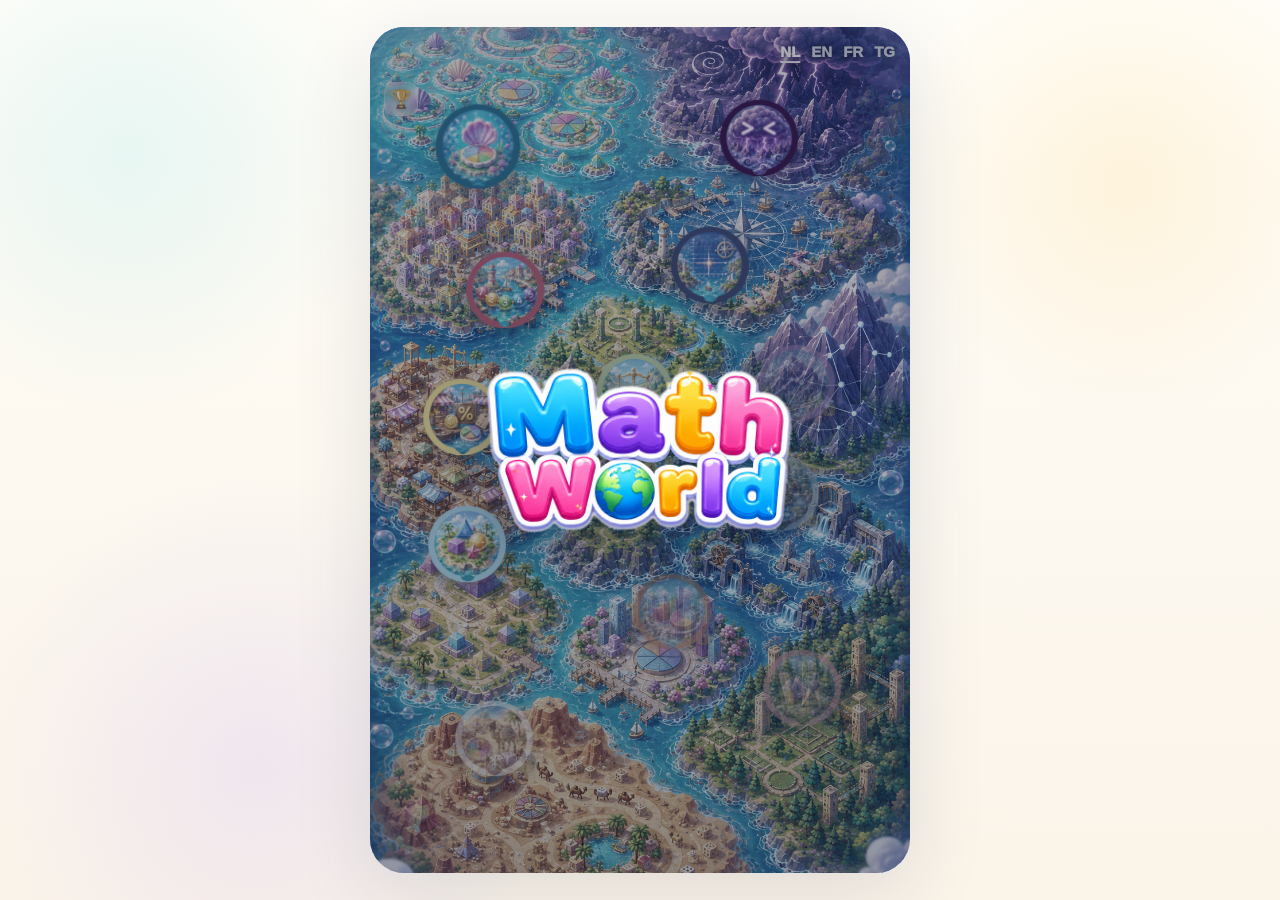
==== index.html @ 7b81a0a0 "d" ====
<!DOCTYPE html>
<html lang="nl">
<head>
<meta charset="UTF-8" />
<meta name="viewport" content="width=device-width, initial-scale=1, maximum-scale=1, user-scalable=no" />
<title>Math World v23.1 Minimal Popups</title>
<style>
  :root{
    --paper:#fffaf2;
    --ink:#142348;
    --muted:#5e6b83;
    --blue:#49a7f7;
    --green:#6ecf59;
    --red:#d94a4a;
    --shadow:0 18px 42px rgba(20,35,72,.11);
    --softShadow:0 8px 20px rgba(20,35,72,.08);
  }

  *{box-sizing:border-box;-webkit-tap-highlight-color:transparent}
  html,body{
    margin:0;width:100%;height:100%;overflow:hidden;
    font-family:-apple-system,BlinkMacSystemFont,"SF Pro Display","SF Pro Text","Helvetica Neue",Arial,sans-serif;
    color:var(--ink);touch-action:manipulation;user-select:none;
    background:
      radial-gradient(circle at 10% 17%, rgba(140,226,232,.20), transparent 19%),
      radial-gradient(circle at 88% 20%, rgba(255,213,121,.20), transparent 18%),
      radial-gradient(circle at 20% 85%, rgba(177,154,255,.17), transparent 23%),
      linear-gradient(180deg,#fffdf8,#fbf4e9);
  }

  #app{position:fixed;inset:0;display:flex;align-items:center;justify-content:center;}
  #phone{
    position:relative;width:min(100vw,520px);height:100vh;max-height:960px;overflow:hidden;
    background:
      radial-gradient(circle at 12% 18%, rgba(137,225,235,.16), transparent 20%),
      radial-gradient(circle at 88% 23%, rgba(255,219,131,.16), transparent 18%),
      radial-gradient(circle at 22% 83%, rgba(177,154,255,.13), transparent 22%),
      linear-gradient(180deg,#fffdf8,#fbf4e9);
  }

  .hud{
    position:absolute;z-index:30;left:22px;right:22px;top:calc(18px + env(safe-area-inset-top,0px));
    display:grid;grid-template-columns:1fr 1fr 1fr;gap:12px;
  }
  .hudPill{
    min-height:54px;
    border-radius:10px;background:rgba(255,255,255,.78);border:1px solid rgba(255,255,255,.92);
    box-shadow:var(--softShadow);display:flex;align-items:center;justify-content:center;gap:8px;
    font-weight:880;font-size:17px;color:#1b2b50;padding:0 14px;
  }
  .hudPill.level{box-shadow:0 8px 20px rgba(130,87,216,.13), inset 0 0 0 2px rgba(162,126,231,.15)}
  .hudPill.score{box-shadow:0 8px 20px rgba(245,181,38,.13), inset 0 0 0 2px rgba(245,198,66,.16); color:#bd7d13}
  .hudPill.left{box-shadow:0 8px 20px rgba(73,179,99,.13), inset 0 0 0 2px rgba(106,207,89,.16); color:#2d9351}
.hudPill.plainLevel{
    padding-left:18px;
    padding-right:18px;
    justify-content:center;
    letter-spacing:-.01em;
  }
  .hudPill.plainLevel::before{
    content:none !important;
    display:none !important;
  }
  .icon{width:27px;height:27px;display:inline-flex;align-items:center;justify-content:center;font-size:23px;line-height:1;}

  .targetCard{
    position:absolute;z-index:20;left:18px;right:18px;top:calc(100px + env(safe-area-inset-top,0px));min-height:118px;
    border-radius:10px;
    background:
      radial-gradient(circle at 36% 15%, rgba(255,255,255,.50), transparent 18%),
      radial-gradient(circle at 75% 85%, rgba(120,221,174,.20), transparent 25%),
      radial-gradient(circle at 16% 90%, rgba(165,141,240,.20), transparent 23%),
      linear-gradient(180deg,rgba(206,244,255,.75),rgba(207,239,242,.58));
    border:2px solid rgba(115,202,238,.55);box-shadow:var(--shadow), inset 0 1px 0 rgba(255,255,255,.8);overflow:hidden;
    box-shadow:var(--shadow);
    display:flex;flex-direction:column;align-items:center;justify-content:center;padding:10px 16px;
  }
  .targetCard::before,.targetCard::after{
    content:"✦";position:absolute;top:45px;color:#f4cf5b;font-size:24px;opacity:.78;
  }
  .targetCard::before{left:24px}.targetCard::after{right:24px}
  .targetText{
    display:block;
    margin-bottom:4px;
    font-size:14px;
    font-weight:800;
    color:var(--muted);
    text-transform:uppercase;
    letter-spacing:.04em;
  }
  .targetFrac{font-size:54px;font-weight:900;color:#172344;line-height:1;}
  .targetModelWrap{
    width:120px;height:88px;display:flex;align-items:center;justify-content:center;margin-top:4px;
  }
  .hidden{display:none!important}

  .playPanel{
    position:absolute;z-index:2;left:18px;right:18px;top:calc(246px + env(safe-area-inset-top,0px));bottom:calc(22px + env(safe-area-inset-bottom,0px));
    border-radius:10px;
    background:
      radial-gradient(circle at 36% 15%, rgba(255,255,255,.50), transparent 18%),
      radial-gradient(circle at 75% 85%, rgba(120,221,174,.20), transparent 25%),
      radial-gradient(circle at 16% 90%, rgba(165,141,240,.20), transparent 23%),
      linear-gradient(180deg,rgba(206,244,255,.75),rgba(207,239,242,.58));
    border:2px solid rgba(115,202,238,.55);box-shadow:var(--shadow), inset 0 1px 0 rgba(255,255,255,.8);overflow:hidden;
  }
  .playPanel::before{
    content:"";position:absolute;inset:0;
    background:
      radial-gradient(circle at 43% 11%, rgba(255,255,255,.55) 0 4px, transparent 5px),
      radial-gradient(circle at 89% 18%, rgba(255,255,255,.55) 0 10px, transparent 11px),
      radial-gradient(circle at 68% 53%, rgba(255,255,255,.42) 0 12px, transparent 13px),
      radial-gradient(circle at 8% 18%, rgba(255,255,255,.35) 0 9px, transparent 10px),
      radial-gradient(circle at 95% 55%, rgba(255,255,255,.34) 0 7px, transparent 8px);
    pointer-events:none;
  }
  .waterCloud{position:absolute;bottom:-22px;width:190px;height:80px;border-radius:50%;opacity:.55;filter:blur(1px);pointer-events:none;}
  .cloudL{left:-20px;background:radial-gradient(circle,rgba(142,128,223,.38),transparent 70%)}
  .cloudR{right:-10px;background:radial-gradient(circle,rgba(153,220,158,.34),transparent 70%)}

  .bubble{
    position:absolute;border:0;padding:0;background:transparent;border-radius:999px;width:118px;height:118px;
    display:flex;align-items:center;justify-content:center;will-change:transform;transition:filter .15s ease, opacity .2s ease;
  }
  .bubbleOrb{
    position:absolute;inset:0;border-radius:999px;
    background:
      var(--tint);
    border:3px solid var(--ring);
    box-shadow:0 18px 30px rgba(20,35,72,.13), inset 0 4px 10px rgba(255,255,255,.72), inset 0 -12px 18px rgba(255,255,255,.28);
    opacity:.92;
  }
  .bubbleOrb::after{
  display:none;
  }
  .modelWrap{
    position:relative;z-index:2;width:78%;height:78%;display:flex;align-items:center;justify-content:center;
  }
  .bubble svg{display:block;max-width:100%;max-height:100%;overflow:visible;}
  .bubble:active .bubbleOrb{filter:brightness(.96)}
  .bubble.correct .bubbleOrb{
    animation:pop .42s ease forwards;
    background:radial-gradient(circle at 28% 22%, rgba(255,255,255,.95) 0 9%, transparent 19%), rgba(207,248,223,.95);
    border-color:rgba(62,194,112,.9);
  }
  .bubble.wrong .bubbleOrb{animation:shake .28s ease;background:rgba(255,226,226,.94);border-color:rgba(220,74,74,.55)}
  .bubble.found{pointer-events:none}
  @keyframes pop{0%{transform:scale(1);opacity:1}45%{transform:scale(1.15);opacity:1}100%{transform:scale(.12);opacity:0}}
  @keyframes shake{0%,100%{transform:translateX(0)}25%{transform:translateX(-5px)}75%{transform:translateX(5px)}}

  .footer{
    position:absolute;
    z-index:28;
    right:22px;
    bottom:calc(28px + env(safe-area-inset-bottom,0px));
    width:auto;
    min-height:0;
    background:transparent;
    border:0;
    box-shadow:none;
    display:block;
    padding:0;
  }
  .bulb,.hintText{display:none}
  .skipBtn{
    border:0;
    min-height:46px;
    min-width:78px;
    border-radius:10px;
    color:white;
    font-size:18px;
    font-weight:800;
    background:linear-gradient(180deg,#86caff,#4ca0ef);
    box-shadow:0 8px 16px rgba(61,137,238,.24), inset 0 1px 0 rgba(255,255,255,.35);
    opacity:.92;
  }

  .toast{
    position:absolute;z-index:50;left:50%;top:54%;transform:translate(-50%,-50%) scale(.9);opacity:0;pointer-events:none;
    background:rgba(255,255,255,.96);border:1px solid rgba(255,255,255,.96);border-radius:10px;padding:12px 18px;
    box-shadow:0 18px 38px rgba(20,35,72,.14);font-size:22px;font-weight:900;
  }
  .toast.show{animation:toast .62s ease forwards}
  @keyframes toast{
    0%{opacity:0;transform:translate(-50%,-42%) scale(.86)}
    22%{opacity:1;transform:translate(-50%,-52%) scale(1.04)}
    72%{opacity:1;transform:translate(-50%,-64%) scale(1)}
    100%{opacity:0;transform:translate(-50%,-76%) scale(.96)}
  }

  .overlay{
    position:absolute;inset:0;z-index:90;display:flex;align-items:center;justify-content:center;padding:22px;
    background:radial-gradient(circle at 18% 16%, rgba(110,168,255,.14), transparent 26%), radial-gradient(circle at 84% 18%, rgba(255,184,132,.14), transparent 22%), rgba(251,247,238,.78);
    backdrop-filter:blur(8px);
  }
  .panel{
    width:100%;max-width:392px;border-radius:10px;background:rgba(255,255,255,.95);border:1px solid rgba(255,255,255,.95);
    box-shadow:var(--shadow);padding:26px 22px;text-align:center;
  }
  .panel h1{margin:0 0 10px;color:#1669b4;font-size:35px;font-weight:900;letter-spacing:-.05em;}
  .panel p{margin:0 0 20px;color:#647184;font-size:15px;line-height:1.42;font-weight:560;}
  .topicGrid{
    display:grid;
    grid-template-columns:1fr;
    gap:10px;
    margin:0 0 16px;
  }
  .topicBtn{
    width:100%;
    min-height:48px;
    border:0;
    border-radius:10px;
    background:rgba(235,244,255,.92);
    color:#244064;
    font-size:16px;
    font-weight:850;
    box-shadow:inset 0 0 0 2px rgba(75,150,235,.10);
  }
  .topicBtn.active{
    background:linear-gradient(180deg,#e7d05e,#ffd667);
    color:#7b5412;
    box-shadow:0 10px 18px rgba(204,143,26,.16), inset 0 0 0 2px rgba(190,129,22,.12);
  }
  .numberBubbleText{
    position:relative;
    z-index:2;
    min-width:62px;
    min-height:48px;
    padding:8px 12px;
    border-radius:18px;
    background:rgba(255,255,255,.64);
    box-shadow:inset 0 0 0 2px rgba(255,255,255,.55);
    display:flex;
    align-items:center;
    justify-content:center;
    font-size:34px;
    line-height:1;
    font-weight:950;
    color:#172344;
    letter-spacing:-.04em;
  }
  .targetFrac.expression{
    font-size:46px;
    letter-spacing:-.04em;
  }


  .numberLineWrap{
    width:100%;
    min-height:38px;
    margin-top:6px;
    display:flex;
    align-items:center;
    justify-content:center;
  }
  .numberLineWrap svg{
    width:100%;
    max-width:240px;
    height:40px;
    overflow:visible;
  }
  .numberLineText{font-size:8px;font-weight:800;fill:#263553;}
  .numberLineBase{stroke:#263553;stroke-width:2.2;stroke-linecap:round;}
  .numberLineRay{stroke:#3d89ee;stroke-width:5.4;stroke-linecap:round;}
  .numberLineTick{stroke:#263553;stroke-width:1.8;}
  .numberLineDot{stroke:#263553;stroke-width:2.3;fill:#fffaf2;}
  .numberLineDot.closed{fill:#3d89ee;}
  .topicGrid{
    display:grid;
    grid-template-columns:1fr;
    gap:10px;
    margin:0 0 16px;
  }
  .topicBtn{
    width:100%;
    min-height:64px;
    border:0;
    border-radius:20px;
    background:rgba(235,244,255,.92);
    color:#244064;
    font-size:16px;
    font-weight:850;
    text-align:left;
    padding:10px 14px;
    box-shadow:inset 0 0 0 2px rgba(75,150,235,.10);
  }
  .topicBtn strong{display:block;font-size:18px;margin-bottom:2px;}
  .topicBtn small{display:block;color:#66758d;font-weight:700;line-height:1.2;}
  .topicBtn.active{
    background:linear-gradient(180deg,#fff4bf,#ffd667);
    color:#7b5412;
    box-shadow:0 10px 18px rgba(204,143,26,.16), inset 0 0 0 2px rgba(190,129,22,.12);
  }
  .topicBtn.active small{color:#7b5412;opacity:.78;}
  .menuMiniBtn{
    border:0;
    min-height:46px;
    min-width:78px;
    border-radius:10px;
    color:#244064;
    font-size:17px;
    font-weight:850;
    background:rgba(255,255,255,.78);
    box-shadow:0 8px 16px rgba(20,35,72,.09), inset 0 0 0 2px rgba(255,255,255,.5);
    margin-right:8px;
  }
  .iconMiniBtn{
    min-width:46px;
    width:46px;
    padding:0;
    font-size:22px;
    line-height:1;
  }
  .footer{display:flex;gap:8px;align-items:center;}
  .comingSoon{opacity:.55;}
  .langRow{
    display:flex; align-items:center; justify-content:center; gap:8px;
    margin:0 0 14px; color:#5e6b83; font-size:14px; font-weight:850;
  }
  .langSelect{
    border:0; border-radius:10px; padding:9px 12px;
    background:rgba(235,244,255,.95); color:#244064;
    font-weight:900; box-shadow:inset 0 0 0 2px rgba(75,150,235,.10);
  }
  .footer .langSelect{
    min-height:46px; max-width:78px; padding:0 8px;
    background:rgba(255,255,255,.78);
    box-shadow:0 8px 16px rgba(20,35,72,.09), inset 0 0 0 2px rgba(255,255,255,.5);
  }

  .bigBtn{
    width:100%;min-height:58px;border:0;border-radius:22px;background:linear-gradient(180deg,#69b2ff,#3d89ee);color:white;
    font-size:17px;font-weight:850;box-shadow:0 14px 24px rgba(61,137,238,.26);
  }

  .frac{
    display:inline-grid;grid-template-rows:auto .09em auto;align-items:center;justify-items:center;vertical-align:middle;line-height:1;
    min-width:1.02em;margin:0 .06em;transform:translateY(-.015em);
  }
  .frac-top,.frac-bottom{display:block;font-size:.56em;line-height:.92;padding:0 .13em;text-align:center;min-width:100%;font-weight:inherit;}
  .frac-bar{display:block;width:100%;min-width:.9em;height:100%;margin:.085em 0 .095em;background:currentColor;border-radius:999px;}

  @media(max-height:740px){
    .hud{top:calc(10px + env(safe-area-inset-top,0px));left:14px;right:14px;gap:8px}
    .hudPill{min-height:46px;font-size:15px}
    .targetCard{top:calc(70px + env(safe-area-inset-top,0px));min-height:104px;left:76px;right:76px}
    .targetFrac{font-size:46px}
    .playPanel{top:calc(196px + env(safe-area-inset-top,0px));bottom:calc(18px + env(safe-area-inset-bottom,0px))}
    .bubble{width:100px;height:100px}
    .footer{min-height:58px}
    .hintText{font-size:16px}
    .skipBtn{font-size:19px;min-height:44px}
  }
  @media(min-width:700px){
    #phone{height:min(94vh,960px);border-radius:34px;box-shadow:0 20px 80px rgba(20,35,72,.12)}
  }

  .coordBubbleWrap{position:relative;z-index:2;width:84%;height:84%;display:flex;align-items:center;justify-content:center;}
  .coordGrid{width:100%;height:100%;overflow:visible;}
  .targetCoordGrid{width:112px;height:76px;margin-top:2px;}
  .coordGridLine{stroke:rgba(38,53,83,.22);stroke-width:.8;}
  .coordAxis{stroke:#263553;stroke-width:2.1;stroke-linecap:round;}
  .coordDot{fill:#e94e77;stroke:white;stroke-width:2.2;filter:drop-shadow(0 2px 2px rgba(20,35,72,.18));}
  .coordLabel{font-size:14px;font-weight:900;fill:#172344;text-anchor:middle;paint-order:stroke;stroke:white;stroke-width:3px;stroke-linejoin:round;}
  .coordAxisLabel{font-size:10px;font-weight:900;fill:#263553;}
  .shapeBubbleWrap{position:relative;z-index:2;width:80%;height:80%;display:flex;align-items:center;justify-content:center;}
  .shapeSvg{width:100%;height:100%;overflow:visible;}
  .shapeFill{fill:rgba(255,255,255,.76);stroke:#263553;stroke-width:4.2;stroke-linejoin:round;stroke-linecap:round;}
  .shapeAccent{fill:rgba(73,167,247,.30);stroke:#263553;stroke-width:2.2;stroke-linejoin:round;stroke-linecap:round;}
  .shapeRightMark{fill:none;stroke:#d94a4a;stroke-width:2.8;stroke-linejoin:round;}
  .shapeSymLine{stroke:#8d55d9;stroke-width:2.2;stroke-dasharray:5 4;stroke-linecap:round;opacity:.75;}


  /* Compact startmenu: enkel titel + spelwerelden */
  #uiIntro, .topicBtn small{display:none !important;}
  .panel{padding:26px 22px 22px;}
  .panel h1{margin-bottom:18px;}
  .topicGrid{gap:11px;margin-bottom:18px;}
  .topicBtn{
    min-height:56px;
    text-align:center;
    padding:10px 14px;
    display:flex;
    align-items:center;
    justify-content:center;
    border:2px solid rgba(255,255,255,.8);
    transition:transform .12s ease, box-shadow .12s ease, filter .12s ease;
  }
  .topicBtn strong{font-size:19px;margin-bottom:0;}
  .topicBtn[data-topic="fractions"]{background:linear-gradient(180deg,#e9fbff,#cceff8);color:#16627a;}
  .topicBtn[data-topic="inequalities"]{background:linear-gradient(180deg,#fff1d8,#ffdba6);color:#855510;}
  .topicBtn[data-topic="coordinates"]{background:linear-gradient(180deg,#eaffea,#ccf0cd);color:#276c36;}
  .topicBtn[data-topic="numbertheory"]{background:linear-gradient(180deg,#f1ebff,#ded2ff);color:#57358f;}
  .topicBtn[data-topic="shapes"]{background:linear-gradient(180deg,#eef7ff,#d3ecff);color:#235c8f;}
  .topicBtn[data-topic="equations"]{background:linear-gradient(180deg,#fff7e6,#ffe0ae);color:#815113;}
  .topicBtn[data-topic="mixed"]{background:linear-gradient(180deg,#ffeaf4,#ffd0e4);color:#8c315f;}
  .topicBtn.active{
    filter:saturate(1.08) brightness(1.01);
    transform:translateY(-1px);
    box-shadow:0 12px 22px rgba(20,35,72,.14), inset 0 0 0 2px rgba(255,255,255,.65);
  }


  /* v11 Wereldkaart Home */
  #startOverlay{
    align-items:stretch;
    padding:calc(14px + env(safe-area-inset-top,0px)) 14px calc(14px + env(safe-area-inset-bottom,0px));
    overflow:auto;
    -webkit-overflow-scrolling:touch;
    background:linear-gradient(180deg,#edf7ff 0%,#f7fbff 48%,#fff7ef 100%);
  }
  #startOverlay .panel.mapPanel{
    max-width:520px;
    min-height:100%;
    margin:auto;
    padding:20px 16px 16px;
    border-radius:32px;
    display:flex;
    flex-direction:column;
    background:rgba(255,255,255,.94);
    box-shadow:0 22px 60px rgba(31,45,92,.16), inset 0 1px 0 rgba(255,255,255,.92);
  }
  .mapHeader{
    display:flex;
    align-items:flex-start;
    justify-content:space-between;
    gap:14px;
    margin-bottom:18px;
  }
  #startOverlay .mapHeader h1{
    text-align:left;
    margin:0;
    font-size:31px;
    line-height:.98;
    letter-spacing:-.04em;
    color:#1d2f52;
  }
  .mapSub{
    margin:7px 0 0;
    font-size:14px;
    font-weight:750;
    color:#66758d;
    text-align:left;
  }
  .mapHeader .langRow{
    flex:0 0 auto;
    margin:0;
    flex-direction:column;
    align-items:flex-end;
    gap:5px;
    font-size:11px;
    color:#607087;
  }
  .mapHeader .langSelect{
    max-width:106px;
    padding:9px 10px;
    border-radius:14px;
    background:#f7faff;
  }
  .dashboardMenu{
    display:grid;
    grid-template-columns:1fr;
    gap:12px;
    margin-top:2px;
  }
  .dashboardCard{
    position:relative;
    display:grid;
    grid-template-columns:54px 1fr auto;
    align-items:center;
    gap:12px;
    width:100%;
    min-height:84px;
    padding:14px 14px;
    border:1px solid rgba(139,156,185,.26);
    border-radius:24px;
    background:#fff;
    color:#1d2f52;
    text-align:left;
    box-shadow:0 10px 24px rgba(31,45,92,.08), inset 0 1px 0 rgba(255,255,255,.92);
    transition:transform .14s ease, box-shadow .14s ease, border-color .14s ease, background .14s ease;
  }
  .dashboardCard:active{transform:scale(.985);}
  .dashboardCard.active{
    border-color:rgba(255,187,49,.84);
    box-shadow:0 14px 30px rgba(31,45,92,.13), 0 0 0 4px rgba(255,213,103,.28);
  }
  .dashboardIcon{
    width:54px;
    height:54px;
    border-radius:18px;
    display:flex;
    align-items:center;
    justify-content:center;
    font-size:28px;
    box-shadow:inset 0 0 0 1px rgba(255,255,255,.8);
  }
  .dashboardText strong{
    display:block;
    font-size:18px;
    line-height:1.05;
    margin:0 0 5px;
    letter-spacing:-.02em;
  }
  .dashboardText small{
    display:block !important;
    color:#66758d;
    font-size:12.5px;
    line-height:1.25;
    font-weight:740;
  }
  .dashboardMeta{
    display:flex;
    flex-direction:column;
    align-items:flex-end;
    gap:8px;
    font-weight:900;
    color:#92a0b5;
    font-size:12px;
    white-space:nowrap;
  }
  .dashboardMeta .playPill{
    padding:6px 9px;
    border-radius:999px;
    background:#f2f6fb;
    color:#53647d;
    font-size:11px;
  }
  .dashboardCard[data-topic="fractions"] .dashboardIcon{background:linear-gradient(180deg,#e8fbff,#c8eff7);}
  .dashboardCard[data-topic="inequalities"] .dashboardIcon{background:linear-gradient(180deg,#fff1dc,#ffd8a4);}
  .dashboardCard[data-topic="coordinates"] .dashboardIcon{background:linear-gradient(180deg,#edfff1,#c9efd0);}
  .dashboardCard[data-topic="numbertheory"] .dashboardIcon{background:linear-gradient(180deg,#f4edff,#ded3ff);}
  .dashboardCard[data-topic="shapes"] .dashboardIcon{background:linear-gradient(180deg,#edf7ff,#d4ecff);}
  .dashboardCard[data-topic="equations"] .dashboardIcon{background:linear-gradient(180deg,#fff0f8,#ffd5e8);}
  .dashboardFooter{
    margin-top:14px;
    padding:11px 12px;
    border-radius:20px;
    background:#f6f9fd;
    color:#6a788f;
    font-size:12px;
    font-weight:800;
    text-align:center;
  }
  #startBtn.mapStart{display:none;}
  @media(min-width:480px){
    .dashboardMenu{grid-template-columns:1fr 1fr;}
    .dashboardCard{grid-template-columns:48px 1fr;min-height:132px;align-content:start;align-items:start;}
    .dashboardIcon{width:48px;height:48px;font-size:26px;}
    .dashboardMeta{grid-column:1 / -1;flex-direction:row;justify-content:space-between;align-items:center;margin-top:2px;}
  }
  @media(max-width:380px){
    #startOverlay .mapHeader h1{font-size:27px;}
    .dashboardCard{grid-template-columns:48px 1fr auto;min-height:78px;padding:12px;gap:10px;border-radius:21px;}
    .dashboardIcon{width:48px;height:48px;border-radius:16px;font-size:25px;}
    .dashboardText strong{font-size:16px;}
    .dashboardText small{font-size:11.5px;}
    .dashboardMeta .playPill{display:none;}
  }


  /* v13: vaste, goed aanklikbare onderbalk tijdens het spel */
  .playPanel{
    bottom:calc(104px + env(safe-area-inset-bottom,0px)) !important;
  }
  .footer{
    z-index:80 !important;
    left:18px !important;
    right:18px !important;
    bottom:calc(14px + env(safe-area-inset-bottom,0px)) !important;
    min-height:68px !important;
    width:auto !important;
    display:flex !important;
    justify-content:flex-end !important;
    align-items:center !important;
    gap:8px !important;
    padding:10px !important;
    border-radius:10px !important;
    background:rgba(255,255,255,.82) !important;
    border:1px solid rgba(255,255,255,.92) !important;
    box-shadow:0 10px 28px rgba(20,35,72,.13) !important;
    backdrop-filter:blur(8px) !important;
    pointer-events:auto !important;
  }
  .footer button,
  .footer select{
    position:relative !important;
    z-index:82 !important;
    pointer-events:auto !important;
    touch-action:manipulation !important;
    cursor:pointer !important;
    min-height:48px !important;
  }
  .footer .langSelect{min-width:62px !important;max-width:70px !important;}
  .footer .menuMiniBtn{min-width:76px !important;margin-right:0 !important;}
  .footer .iconMiniBtn{min-width:48px !important;width:48px !important;}
  .footer .skipBtn{min-width:76px !important;}
  @media(max-width:380px){
    .footer{left:8px !important;right:8px !important;gap:6px !important;padding:8px !important;}
    .footer .langSelect{min-width:56px !important;max-width:60px !important;font-size:13px !important;}
    .footer .menuMiniBtn{min-width:66px !important;font-size:15px !important;}
    .footer .iconMiniBtn{min-width:46px !important;width:46px !important;font-size:20px !important;}
    .footer .skipBtn{min-width:66px !important;font-size:16px !important;}
  }
  @media(max-height:740px){
    .playPanel{bottom:calc(94px + env(safe-area-inset-bottom,0px)) !important;}
    .footer{min-height:62px !important;bottom:calc(10px + env(safe-area-inset-bottom,0px)) !important;}
  }


  /* v14 PNG wereldmenu - portrait-only layered assets */
  .srOnly{
    position:absolute !important;
    width:1px !important;
    height:1px !important;
    padding:0 !important;
    margin:-1px !important;
    overflow:hidden !important;
    clip:rect(0,0,0,0) !important;
    white-space:nowrap !important;
    border:0 !important;
  }

  #startOverlay{
    padding:0 !important;
    overflow:hidden !important;
    align-items:stretch !important;
    justify-content:center !important;
    background:rgba(234,246,255,.72) !important;
    backdrop-filter:none !important;
  }

  .worldMenuScreen{
    position:relative;
    width:100%;
    height:100%;
    min-height:100%;
    overflow:hidden;
    background:url('assets/menu-background-world.png') center/cover no-repeat;
  }

  .worldMenuScreen::before{
    content:"";
    position:absolute;
    inset:0;
    pointer-events:none;
    background:
      radial-gradient(circle at 50% 6%, rgba(255,255,255,.34), transparent 20%),
      linear-gradient(180deg, rgba(255,255,255,.08), rgba(255,255,255,0) 42%, rgba(39,78,150,.08));
  }

  .worldLogo{
    position:absolute;
    z-index:5;
    top:3%;
    left:50%;
    width:72%;
    max-width:410px;
    transform:translateX(-50%);
    pointer-events:none;
    filter:drop-shadow(0 10px 18px rgba(34,48,120,.14));
  }

  .worldSubtitle{
    position:absolute;
    z-index:6;
    top:18.6%;
    left:0;
    right:0;
    margin:0;
    text-align:center;
    color:#6c5ab7;
    font-size:clamp(18px,4.8vw,25px);
    line-height:1;
    font-weight:900;
    letter-spacing:.01em;
    text-shadow:0 2px 0 rgba(255,255,255,.65);
  }

  .worldLang{
    position:absolute;
    z-index:20;
    top:calc(10px + env(safe-area-inset-top,0px));
    right:10px;
    margin:0;
    gap:6px;
    align-items:center;
    padding:6px;
    border-radius:999px;
    background:rgba(255,255,255,.50);
    box-shadow:0 8px 18px rgba(35,55,105,.08);
    backdrop-filter:blur(8px);
  }

  .worldLang label{
    font-size:11px;
    font-weight:900;
    color:#61708b;
    padding-left:4px;
  }

  .worldLang .langSelect{
    max-width:82px;
    min-height:34px;
    padding:6px 8px;
    border-radius:999px;
    background:rgba(255,255,255,.88);
    font-size:12px;
  }

  .worldTopicLayer{
    position:absolute;
    z-index:10;
    inset:0;
  }

  .worldChoice{
    position:absolute;
    display:block;
    width:54%;
    min-height:0 !important;
    padding:0 !important;
    margin:0 !important;
    border:0 !important;
    border-radius:999px;
    background:transparent !important;
    box-shadow:none !important;
    text-align:left;
    font-size:0;
    cursor:pointer;
    transform:translateZ(0);
    transition:transform .15s ease, filter .15s ease, opacity .15s ease;
    -webkit-tap-highlight-color:transparent;
  }

  .worldChoice img{
    display:block;
    width:100%;
    height:auto;
    pointer-events:none;
    user-select:none;
    filter:drop-shadow(0 10px 16px rgba(28,52,96,.15));
  }

  .worldChoice:active{
    transform:scale(.975);
  }

  .worldChoice.active{
    filter:saturate(1.12) brightness(1.04);
  }

  .worldChoice.active::after{
    content:"";
    position:absolute;
    inset:12% 8%;
    border-radius:999px;
    box-shadow:0 0 0 4px rgba(255,255,255,.86), 0 0 0 8px rgba(255,217,91,.55);
    pointer-events:none;
  }

  .worldChoice[data-topic="fractions"]{left:2%;top:32.7%;width:54%;}
  .worldChoice[data-topic="inequalities"]{right:2%;top:38.2%;width:56%;}
  .worldChoice[data-topic="equations"]{left:22%;top:50.6%;width:56%;}
  .worldChoice[data-topic="shapes"]{left:-2%;top:62.7%;width:55%;}
  .worldChoice[data-topic="coordinates"]{right:-1%;top:68.5%;width:56%;}
  .worldChoice[data-topic="numbertheory"]{left:12%;top:76.2%;width:55%;}

  .worldStart{
    position:absolute;
    z-index:15;
    left:50%;
    bottom:calc(7.4% + env(safe-area-inset-bottom,0px));
    width:66%;
    aspect-ratio:760 / 170;
    transform:translateX(-50%);
    border:0;
    padding:0;
    margin:0;
    border-radius:999px;
    background:url('assets/btn-start.png') center/contain no-repeat;
    box-shadow:none;
    color:transparent;
    font-size:0;
    cursor:pointer;
    filter:drop-shadow(0 12px 18px rgba(32,58,132,.18));
  }

  .worldStart:active{
    transform:translateX(-50%) scale(.975);
  }

  .worldBottomButtons{
    position:absolute;
    z-index:14;
    left:50%;
    bottom:calc(.35% + env(safe-area-inset-bottom,0px));
    transform:translateX(-50%);
    display:flex;
    justify-content:center;
    gap:28px;
    width:72%;
    pointer-events:none;
  }

  .worldIconAsset{
    width:28%;
    max-width:112px;
    pointer-events:none;
    filter:drop-shadow(0 8px 14px rgba(32,58,132,.12));
  }

  @media(max-height:760px){
    .worldLogo{top:1.5%;width:70%;}
    .worldSubtitle{top:17.6%;font-size:19px;}
    .worldChoice{width:56%;}
    .worldChoice[data-topic="fractions"]{top:28.5%;}
    .worldChoice[data-topic="inequalities"]{top:33.5%;width:59%;}
    .worldChoice[data-topic="equations"]{top:46.8%;width:60%;}
    .worldChoice[data-topic="shapes"]{top:59.5%;width:58%;}
    .worldChoice[data-topic="coordinates"]{top:64.2%;width:59%;}
    .worldChoice[data-topic="numbertheory"]{top:73.5%;width:58%;}
    .worldStart{bottom:5.4%;width:64%;}
    .worldBottomButtons{display:none;}
  }

  @media(min-width:700px){
    #phone{
      width:min(100vw,540px);
      height:min(94vh,960px);
      max-height:960px;
      border-radius:34px;
      box-shadow:0 20px 80px rgba(20,35,72,.12);
    }
  }


  /* v15: hoofdwereldkaart met 12 iconen */
  #startOverlay{
    padding:0 !important;
    overflow:hidden !important;
    align-items:stretch !important;
    justify-content:center !important;
    background:#153c77 !important;
    backdrop-filter:none !important;
  }
  .worldMapScreen{
    position:relative;
    width:100%;
    height:100%;
    min-height:100%;
    overflow:hidden;
    background:url('assets/map-main-world.png') center/cover no-repeat;
  }
  .worldMapScreen::after{
    content:"";
    position:absolute;
    inset:0;
    pointer-events:none;
    background:
      radial-gradient(circle at 50% 0%, rgba(255,255,255,.10), transparent 28%),
      linear-gradient(180deg, rgba(0,24,70,.03), rgba(0,24,70,0) 40%, rgba(0,30,92,.13));
  }
  .worldMapPins{
    position:absolute;
    inset:0;
    z-index:10;
  }
  .mapPin{
    position:absolute !important;
    display:block !important;
    width:14.4% !important;
    aspect-ratio:1/1 !important;
    min-height:0 !important;
    padding:0 !important;
    margin:0 !important;
    border:0 !important;
    background:transparent !important;
    box-shadow:none !important;
    border-radius:999px !important;
    font-size:0 !important;
    cursor:pointer;
    transform:translate(-50%,-50%);
    transition:transform .16s ease, filter .16s ease, opacity .16s ease;
    -webkit-tap-highlight-color:transparent;
  }
  .mapPin img{
    width:100%;
    height:100%;
    object-fit:contain;
    display:block;
    pointer-events:none;
    user-select:none;
    filter:drop-shadow(0 8px 12px rgba(6,27,66,.34));
  }
  .mapPin:active:not(.locked){
    transform:translate(-50%,-50%) scale(.92);
  }
  .mapPin.active:not(.locked){
    filter:saturate(1.12) brightness(1.07);
  }

  .mapPin.locked{
    cursor:default;
    opacity:.72;
    filter:saturate(.82) brightness(.94);
  }
  .mapPin.locked::after{
    content:"🔒";
    position:absolute;
    right:-4%;
    bottom:5%;
    width:28%;
    height:28%;
    border-radius:999px;
    display:flex;
    align-items:center;
    justify-content:center;
    background:rgba(255,255,255,.88);
    box-shadow:0 4px 10px rgba(20,35,72,.22);
    font-size:clamp(12px,3.2vw,18px);
  }
  /* Pinposities op de huidige hoofdkaart */
  .mapPin[data-world="breukenzee"]{left:20%;top:14%;}
  .mapPin[data-world="ongelijkhedenstorm"]{left:72%;top:13%;}
  .mapPin[data-world="coordinatenbaai"]{left:63%;top:28%;}
  .mapPin[data-world="getallenbaai"]{left:25%;top:31%;}
  .mapPin[data-world="vormeneiland"]{left:18%;top:61%;}
  .mapPin[data-world="vergelijkingenvallei"]{left:49%;top:43%;}
  .mapPin[data-world="procentenhaven"]{left:17%;top:46%;}
  .mapPin[data-world="grafiekgebergte"]{left:79%;top:42%;}
  .mapPin[data-world="functiefjord"]{left:76%;top:55%;}
  .mapPin[data-world="statistiekbaai"]{left:56%;top:69%;}
  .mapPin[data-world="meetkundewoud"]{left:80%;top:78%;}
  .mapPin[data-world="tel-kanskaravaan"]{left:23%;top:84%;}
  .worldLang{
    position:absolute !important;
    z-index:30 !important;
    top:calc(8px + env(safe-area-inset-top,0px)) !important;
    right:8px !important;
    margin:0 !important;
    padding:5px !important;
    border-radius:10px !important;
    background:rgba(255,255,255,.55) !important;
    box-shadow:0 8px 18px rgba(10,24,60,.10) !important;
    backdrop-filter:blur(8px) !important;
  }
  .worldLang label{font-size:0 !important;width:0 !important;padding:0 !important;overflow:hidden !important;}
  .worldLang .langSelect{
    max-width:76px !important;
    min-height:34px !important;
    padding:6px 8px !important;
    border-radius:10px !important;
    background:rgba(255,255,255,.9) !important;
    font-size:12px !important;
  }
  @media(max-height:760px){
    .mapPin{width:13.2% !important;}
  }
  @media(min-width:700px){
    #phone{
      width:min(100vw,540px);
      height:min(94vh,960px);
      max-height:960px;
      border-radius:34px;
      box-shadow:0 20px 80px rgba(20,35,72,.12);
    }
  }


  /* v16: thematische spelachtergronden per wereld */
  .playPanel{
    --panelTintTop: rgba(255,255,255,.10);
    --panelTintBottom: rgba(255,255,255,.30);
    --panelBorder: rgba(115,202,238,.55);
    --gameBg:url('assets/game-bg/bg-breukenzee.png');
    background:
      linear-gradient(180deg,var(--panelTintTop),var(--panelTintBottom)),
      radial-gradient(circle at 36% 15%, rgba(255,255,255,.28), transparent 18%),
      radial-gradient(circle at 75% 85%, rgba(120,221,174,.12), transparent 25%),
      radial-gradient(circle at 16% 90%, rgba(165,141,240,.12), transparent 23%),
      var(--gameBg) center/cover no-repeat !important;
    border:2px solid var(--panelBorder) !important;
  }
  .playPanel::after{
    content:"";
    position:absolute;
    inset:0;
    pointer-events:none;
    background:
      radial-gradient(circle at 10% 20%, rgba(255,255,255,.18), transparent 13%),
      radial-gradient(circle at 88% 24%, rgba(255,255,255,.16), transparent 14%),
      linear-gradient(180deg, rgba(255,255,255,.06), rgba(255,255,255,.02) 35%, rgba(8,22,52,.08));
  }
  .playPanel[data-topic="fractions"]{ --gameBg:url('assets/game-bg/bg-breukenzee.png'); --panelBorder:rgba(82,198,235,.72); }
  .playPanel[data-topic="inequalities"]{ --gameBg:url('assets/game-bg/bg-ongelijkhedenstorm.png'); --panelBorder:rgba(153,118,231,.72); }
  .playPanel[data-topic="coordinates"]{ --gameBg:url('assets/game-bg/bg-coordinatenbaai.png'); --panelBorder:rgba(83,164,234,.72); }
  .playPanel[data-topic="numbertheory"]{ --gameBg:url('assets/game-bg/bg-getallenbaai.png'); --panelBorder:rgba(235,170,93,.72); }
  .playPanel[data-topic="shapes"]{ --gameBg:url('assets/game-bg/bg-vormeneiland.png'); --panelBorder:rgba(238,180,79,.72); }
  .playPanel[data-topic="equations"]{ --gameBg:url('assets/game-bg/bg-vergelijkingenvallei.png'); --panelBorder:rgba(110,196,116,.72); }
  .mapPin[data-world="breukenzee"]{ z-index:16; width:15.8% !important; }
  .mapPin:not(.locked){ z-index:12; }


  /* v17: wereldachtergrond op #phone in plaats van op .playPanel */
  #phone{
    --phoneBg:url('assets/game-bg/bg-breukenzee.png');
    background:
      linear-gradient(180deg, rgba(255,255,255,.10), rgba(255,255,255,.10)),
      var(--phoneBg) center/cover no-repeat !important;
  }
  #phone[data-topic="fractions"]{ --phoneBg:url('assets/game-bg/bg-breukenzee.png'); }
  #phone[data-topic="inequalities"]{ --phoneBg:url('assets/game-bg/bg-ongelijkhedenstorm.png'); }
  #phone[data-topic="coordinates"]{ --phoneBg:url('assets/game-bg/bg-coordinatenbaai.png'); }
  #phone[data-topic="numbertheory"]{ --phoneBg:url('assets/game-bg/bg-getallenbaai.png'); }
  #phone[data-topic="shapes"]{ --phoneBg:url('assets/game-bg/bg-vormeneiland.png'); }
  #phone[data-topic="equations"]{ --phoneBg:url('assets/game-bg/bg-vergelijkingenvallei.png'); }

  .playPanel{
    --panelTintTop: rgba(255,255,255,.24) !important;
    --panelTintBottom: rgba(255,255,255,.42) !important;
    background:
      radial-gradient(circle at 36% 15%, rgba(255,255,255,.50), transparent 18%),
      radial-gradient(circle at 75% 85%, rgba(120,221,174,.20), transparent 25%),
      radial-gradient(circle at 16% 90%, rgba(165,141,240,.20), transparent 23%),
      linear-gradient(180deg,rgba(206,244,255,.76),rgba(207,239,242,.62)) !important;
    border:2px solid rgba(115,202,238,.55) !important;
    backdrop-filter: blur(2px);
  }
  .playPanel::after{ display:none !important; }


  /* v18: betere icon rings + intro title overlay */
  
  .introSplash{
    position:absolute;
    inset:0;
    z-index:40;
    display:flex;
    flex-direction:column;
    align-items:center;
    justify-content:flex-start;
    padding-top:14vh;
    background:linear-gradient(180deg, rgba(16,30,78,.10), rgba(16,30,78,.16));
    backdrop-filter:blur(7px) saturate(1.06);
    transition:opacity .35s ease, visibility .35s ease;
  }
  .introSplash.hidden{
    opacity:0;
    visibility:hidden;
    pointer-events:none;
  }
  .introTitleBtn{
    border:0;
    background:transparent;
    padding:0;
    cursor:pointer;
    width:min(88%, 470px);
    filter:drop-shadow(0 18px 36px rgba(12,22,62,.28));
    animation:introFloat 3.4s ease-in-out infinite;
  }
  .introTitleBtn img{
    width:100%;
    display:block;
    border-radius:28px;
    box-shadow:0 12px 34px rgba(11,22,58,.18);
  }
  .introTapHint{display:none;
    margin-top:18px;
    padding:10px 18px;
    border-radius:999px;
    background:rgba(255,255,255,.72);
    color:#2e4f8d;
    font-weight:800;
    font-size:15px;
    box-shadow:0 8px 18px rgba(18,32,84,.10);
  }
  @keyframes introFloat{
    0%,100%{ transform:translateY(0); }
    50%{ transform:translateY(-8px); }
  }


  /* v21: nette wereld-iconen, taalknop, onderbalk, intro/login/leaderboard/timer */

  .mapPin{
    --pin-bg: rgba(255, 220, 90, .42);
    --pin-ring: rgba(255, 196, 48, .62);
    --pin-glow: rgba(255, 218, 96, .36);
    --pin-size: 82%;
  }

  .mapPin[data-world="breukenzee"]{--pin-bg:rgba(55,210,232,.43);--pin-ring:rgba(30,176,205,.66);--pin-glow:rgba(70,222,246,.38);}
  .mapPin[data-world="ongelijkhedenstorm"]{--pin-bg:rgba(145,92,232,.43);--pin-ring:rgba(130,74,220,.66);--pin-glow:rgba(174,118,255,.38);}
  .mapPin[data-world="coordinatenbaai"]{--pin-bg:rgba(63,166,238,.43);--pin-ring:rgba(45,135,215,.66);--pin-glow:rgba(90,187,255,.38);}
  .mapPin[data-world="getallenbaai"]{--pin-bg:rgba(88,204,112,.42);--pin-ring:rgba(66,166,86,.66);--pin-glow:rgba(102,225,132,.34);}
  .mapPin[data-world="vormeneiland"]{--pin-bg:rgba(246,166,55,.43);--pin-ring:rgba(224,132,28,.66);--pin-glow:rgba(255,188,76,.38);}
  .mapPin[data-world="vergelijkingenvallei"]{--pin-bg:rgba(112,204,102,.43);--pin-ring:rgba(78,164,72,.66);--pin-glow:rgba(128,224,120,.38);}
  .mapPin[data-world="procentenhaven"]{--pin-bg:rgba(238,174,60,.30);--pin-ring:rgba(210,140,38,.46);--pin-glow:rgba(255,190,80,.22);}
  .mapPin[data-world="grafiekgebergte"]{--pin-bg:rgba(112,116,235,.30);--pin-ring:rgba(88,92,205,.46);--pin-glow:rgba(130,135,255,.22);}
  .mapPin[data-world="functiefjord"]{--pin-bg:rgba(60,190,215,.30);--pin-ring:rgba(46,158,186,.46);--pin-glow:rgba(80,210,235,.22);}
  .mapPin[data-world="statistiekbaai"]{--pin-bg:rgba(210,92,160,.30);--pin-ring:rgba(184,66,132,.46);--pin-glow:rgba(235,105,180,.22);}
  .mapPin[data-world="meetkundewoud"]{--pin-bg:rgba(86,160,80,.30);--pin-ring:rgba(62,132,60,.46);--pin-glow:rgba(108,190,100,.22);}
  .mapPin[data-world="tel-kanskaravaan"]{--pin-bg:rgba(218,142,54,.30);--pin-ring:rgba(184,110,34,.46);--pin-glow:rgba(240,165,70,.22);}

  .mapPin::before,
  

  .mapPin img{
    position:relative !important;
    z-index:2 !important;
    width:100% !important;
    height:100% !important;
    object-fit:contain !important;
    filter:drop-shadow(0 7px 10px rgba(6,27,66,.25)) !important;
  }

  

  .worldLang{
    top:calc(12px + env(safe-area-inset-top,0px)) !important;
    right:12px !important;
    padding:0 !important;
    border-radius:16px !important;
    background:rgba(255,255,255,.74) !important;
    border:1px solid rgba(255,255,255,.82) !important;
    box-shadow:0 10px 24px rgba(20,35,72,.14), inset 0 1px 0 rgba(255,255,255,.70) !important;
    backdrop-filter:blur(10px) saturate(1.08) !important;
  }

  .worldLang .langSelect{
    width:92px !important;
    max-width:92px !important;
    min-height:40px !important;
    padding:0 26px 0 11px !important;
    border:0 !important;
    border-radius:16px !important;
    background:
      linear-gradient(180deg,rgba(255,255,255,.92),rgba(236,247,255,.86)) !important;
    color:#244064 !important;
    font-size:13px !important;
    font-weight:900 !important;
    box-shadow:none !important;
    appearance:auto !important;
  }

  .footer{
    justify-content:space-between !important;
    gap:8px !important;
    background:rgba(255,255,255,.78) !important;
    border:1px solid rgba(255,255,255,.86) !important;
    backdrop-filter:blur(12px) saturate(1.08) !important;
  }

  .footer .langSelect,
  .footer .menuMiniBtn,
  .footer .skipBtn{
    border-radius:14px !important;
    background:linear-gradient(180deg,rgba(255,255,255,.92),rgba(234,245,255,.82)) !important;
    color:#244064 !important;
    box-shadow:0 6px 14px rgba(20,35,72,.10), inset 0 1px 0 rgba(255,255,255,.80) !important;
    border:1px solid rgba(255,255,255,.80) !important;
  }

  .footer .skipBtn{
    background:linear-gradient(180deg,#7bc4ff,#4b93ef) !important;
    color:white !important;
  }

  .timePill{
    min-width:74px;
    min-height:48px;
    display:flex;
    align-items:center;
    justify-content:center;
    border-radius:14px;
    background:linear-gradient(180deg,rgba(255,255,255,.94),rgba(255,247,220,.84));
    border:1px solid rgba(255,255,255,.86);
    box-shadow:0 6px 14px rgba(20,35,72,.10), inset 0 1px 0 rgba(255,255,255,.80);
    font-weight:950;
    color:#9a6712;
    font-size:16px;
    letter-spacing:-.02em;
  }

  .rankBtn{
    min-width:48px !important;
    width:48px !important;
    padding:0 !important;
  }

  .profilePanel,
  .leaderboardPanel{
    position:absolute;
    z-index:120;
    left:18px;
    right:18px;
    top:50%;
    transform:translateY(-50%);
    padding:18px;
    border-radius:22px;
    background:rgba(255,255,255,.90);
    border:1px solid rgba(255,255,255,.92);
    box-shadow:0 20px 54px rgba(20,35,72,.22), inset 0 1px 0 rgba(255,255,255,.8);
    backdrop-filter:blur(14px) saturate(1.08);
    color:#1b2b50;
  }

  .profilePanel h2,
  .leaderboardPanel h2{
    margin:0 0 10px;
    font-size:26px;
    letter-spacing:-.04em;
    color:#244064;
  }

  .profilePanel p,
  .leaderboardPanel p{
    margin:0 0 12px;
    color:#5e6b83;
    font-weight:700;
    line-height:1.35;
  }

  .profilePanel input{
    width:100%;
    min-height:48px;
    border-radius:14px;
    border:1px solid rgba(120,150,190,.28);
    background:rgba(255,255,255,.82);
    padding:0 14px;
    font-size:17px;
    font-weight:800;
    color:#244064;
    outline:none;
    margin-bottom:10px;
  }

  .profileActions{
    display:flex;
    gap:8px;
  }

  .profileActions button,
  .leaderboardClose,
  .resetRankBtn{
    flex:1;
    min-height:46px;
    border:0;
    border-radius:14px;
    font-size:15px;
    font-weight:900;
    color:white;
    background:linear-gradient(180deg,#69b2ff,#3d89ee);
    box-shadow:0 10px 18px rgba(61,137,238,.22);
  }

  .profileActions .secondary,
  .resetRankBtn{
    color:#244064;
    background:linear-gradient(180deg,rgba(255,255,255,.95),rgba(235,244,255,.88));
  }

  .leaderboardList{
    display:grid;
    gap:7px;
    margin:10px 0 14px;
    max-height:310px;
    overflow:auto;
  }

  .leaderboardRow{
    display:grid;
    grid-template-columns:32px 1fr auto;
    gap:9px;
    align-items:center;
    min-height:42px;
    padding:8px 10px;
    border-radius:13px;
    background:rgba(235,244,255,.74);
    font-weight:900;
  }

  .leaderboardRow small{
    display:block;
    color:#6b7890;
    font-size:11px;
    font-weight:800;
  }

  .leaderboardEmpty{
    padding:14px;
    border-radius:13px;
    background:rgba(235,244,255,.74);
    color:#66758d;
    font-weight:800;
  }


/* =========================================================
   CLEAN OVERRIDES — wereldiconen + taalknop
   Plaats dit onderaan je CSS.
   ========================================================= */

.mapPin{
  --pin-bg: rgba(255,220,90,.42);
  --pin-ring: rgba(255,196,48,.62);
  --pin-glow: rgba(255,218,96,.36);
  --pin-size: 82%;
}

/* Actieve werelden */
.mapPin[data-world="breukenzee"]{--pin-bg:rgba(55,210,232,.43);--pin-ring:rgba(30,176,205,.66);--pin-glow:rgba(70,222,246,.38);}
.mapPin[data-world="ongelijkhedenstorm"]{--pin-bg:rgba(145,92,232,.43);--pin-ring:rgba(130,74,220,.66);--pin-glow:rgba(174,118,255,.38);}
.mapPin[data-world="coordinatenbaai"]{--pin-bg:rgba(63,166,238,.43);--pin-ring:rgba(45,135,215,.66);--pin-glow:rgba(90,187,255,.38);}
.mapPin[data-world="getallenbaai"]{--pin-bg:rgba(88,204,112,.42);--pin-ring:rgba(66,166,86,.66);--pin-glow:rgba(102,225,132,.34);}
.mapPin[data-world="vormeneiland"]{--pin-bg:rgba(246,166,55,.43);--pin-ring:rgba(224,132,28,.66);--pin-glow:rgba(255,188,76,.38);}
.mapPin[data-world="vergelijkingenvallei"]{--pin-bg:rgba(112,204,102,.43);--pin-ring:rgba(78,164,72,.66);--pin-glow:rgba(128,224,120,.38);}

/* Locked werelden */
.mapPin[data-world="procentenhaven"]{--pin-bg:rgba(238,174,60,.30);--pin-ring:rgba(210,140,38,.46);--pin-glow:rgba(255,190,80,.22);}
.mapPin[data-world="grafiekgebergte"]{--pin-bg:rgba(112,116,235,.30);--pin-ring:rgba(88,92,205,.46);--pin-glow:rgba(130,135,255,.22);}
.mapPin[data-world="functiefjord"]{--pin-bg:rgba(60,190,215,.30);--pin-ring:rgba(46,158,186,.46);--pin-glow:rgba(80,210,235,.22);}
.mapPin[data-world="statistiekbaai"]{--pin-bg:rgba(210,92,160,.30);--pin-ring:rgba(184,66,132,.46);--pin-glow:rgba(235,105,180,.22);}
.mapPin[data-world="meetkundewoud"]{--pin-bg:rgba(86,160,80,.30);--pin-ring:rgba(62,132,60,.46);--pin-glow:rgba(108,190,100,.22);}
.mapPin[data-world="tel-kanskaravaan"]{--pin-bg:rgba(218,142,54,.30);--pin-ring:rgba(184,110,34,.46);--pin-glow:rgba(240,165,70,.22);}

.mapPin::before{
  content:"" !important;
  position:absolute !important;
  z-index:0 !important;
  width:var(--pin-size) !important;
  height:var(--pin-size) !important;
  left:50% !important;
  top:50% !important;
  transform:translate(-50%,-50%) !important;
  border-radius:50% !important;
  background:
    radial-gradient(circle at 35% 26%, rgba(255,255,255,.20), transparent 32%),
    var(--pin-bg) !important;
  border:2px solid var(--pin-ring) !important;
  box-shadow:
    0 0 18px var(--pin-glow),
    inset 0 2px 8px rgba(255,255,255,.14),
    inset 0 -9px 16px rgba(20,35,72,.10) !important;
  pointer-events:none !important;
}

.mapPin img{
  position:relative !important;
  z-index:2 !important;
  width:100% !important;
  height:100% !important;
  object-fit:contain !important;
  filter:drop-shadow(0 7px 10px rgba(6,27,66,.25)) !important;
}

.mapPin.active:not(.locked)::after{
  content:"" !important;
  position:absolute !important;
  z-index:1 !important;
  inset:1% !important;
  border-radius:50% !important;
  box-shadow:
    0 0 0 12px rgba(255, 255, 255, 0.58),
    0 0 22px rgba(255, 255, 255, 0.56),
    0 0 58px rgba(238, 238, 236, 0.24) !important;
  pointer-events:none !important;
}

.mapPin.locked::after{
  background:rgba(30,38,72,.55) !important;
  color:rgba(255,238,180,.95) !important;
  box-shadow:0 4px 10px rgba(20,35,72,.22) !important;
}

/* Taalkeuze op de wereldkaart */
.worldLang{
  top:calc(12px + env(safe-area-inset-top,0px)) !important;
  right:12px !important;
  margin:0 !important;
  padding:0 !important;
  border-radius:14px !important;
  background:rgba(255,255,255,.72) !important;
  border:1px solid rgba(255,255,255,.82) !important;
  box-shadow:0 10px 24px rgba(20,35,72,.14),
             inset 0 1px 0 rgba(255,255,255,.70) !important;
  backdrop-filter:blur(10px) saturate(1.08) !important;
}

.worldLang label{
  display:none !important;
}

.worldLang .langSelect{
  width:72px !important;
  max-width:72px !important;
  min-height:40px !important;
  padding:0 8px !important;
  border:0 !important;
  border-radius:14px !important;
  background:linear-gradient(180deg,rgba(255,255,255,.92),rgba(234,245,255,.82)) !important;
  color:#244064 !important;
  font-size:13px !important;
  font-weight:900 !important;
  box-shadow:0 6px 14px rgba(20,35,72,.10),
             inset 0 1px 0 rgba(255,255,255,.80) !important;
  appearance:auto !important;
}



/* v21: leerling klikt zelf door na een afgewerkte ronde */
.nextRoundBtn{
  position:absolute;
  z-index:42;
  right:22px;
  bottom:calc(96px + env(safe-area-inset-bottom,0px));
  width:74px;
  height:74px;
  border:0;
  border-radius:999px;
  display:flex;
  align-items:center;
  justify-content:center;
  background:linear-gradient(180deg,#79c8ff,#3d89ee);
  color:white;
  font-size:34px;
  font-weight:950;
  line-height:1;
  box-shadow:
    0 14px 30px rgba(20,35,72,.24),
    inset 0 2px 0 rgba(255,255,255,.45),
    inset 0 -7px 14px rgba(26,77,154,.22);
  cursor:pointer;
  animation:nextPulse 1.2s ease-in-out infinite;
}
.nextRoundBtn.hidden{display:none!important;}
.nextRoundBtn:active{transform:scale(.94);}
.nextRoundBtn::after{
  content:"";
  position:absolute;
  inset:-7px;
  border-radius:inherit;
  border:2px solid rgba(255,255,255,.58);
  box-shadow:0 0 24px rgba(91,169,246,.55);
  pointer-events:none;
}
@keyframes nextPulse{
  0%,100%{transform:translateY(0) scale(1)}
  50%{transform:translateY(-3px) scale(1.035)}
}

/* v21: kleine voortgangsbadge op voltooide werelden */
.mapPin .progressBadge{
  position:absolute;
  z-index:4;
  right:-2%;
  top:3%;
  width:30%;
  height:30%;
  border-radius:999px;
  display:flex;
  align-items:center;
  justify-content:center;
  background:linear-gradient(180deg,#fff8cc,#ffd35a);
  color:#815113;
  font-size:clamp(12px,3.2vw,18px);
  font-weight:950;
  box-shadow:0 5px 12px rgba(20,35,72,.20), inset 0 1px 0 rgba(255,255,255,.72);
  pointer-events:none;
}
.mapPin.completed:not(.locked) img{
  filter:drop-shadow(0 7px 10px rgba(6,27,66,.25)) saturate(1.06) !important;
}
.mapPin.perfectDone:not(.locked)::before{
  box-shadow:
    0 0 0 3px rgba(255,217,76,.34),
    0 0 24px rgba(255,217,76,.48),
    inset 0 2px 8px rgba(255,255,255,.18),
    inset 0 -9px 16px rgba(20,35,72,.10) !important;
}
@media (max-height:720px){
  .nextRoundBtn{width:62px;height:62px;font-size:29px;bottom:calc(86px + env(safe-area-inset-bottom,0px));right:16px;}
}



/* =========================================================
   v22: intro rustiger + map-selectie in twee klikken
   ========================================================= */
.introSplash{
  justify-content:center !important;
  padding-top:0 !important;
  background:rgba(18,34,72,.20) !important;
  backdrop-filter:saturate(.58) brightness(.84) contrast(.96) !important;
  -webkit-backdrop-filter:saturate(.58) brightness(.84) contrast(.96) !important;
}
.introTitleBtn{
  width:min(96%, 560px) !important;
  filter:drop-shadow(0 18px 34px rgba(4,13,42,.30)) !important;
}
.introTitleBtn img{
  border-radius:0 !important;
  box-shadow:none !important;
  background:transparent !important;
}

/* Taal op kaart: geen dropdown-knop, enkel witte tekstlabels */
.worldLang{
  display:flex !important;
  align-items:center !important;
  gap:10px !important;
  top:calc(12px + env(safe-area-inset-top,0px)) !important;
  right:14px !important;
  padding:0 !important;
  border:0 !important;
  border-radius:0 !important;
  background:transparent !important;
  box-shadow:none !important;
  backdrop-filter:none !important;
  -webkit-backdrop-filter:none !important;
}
.worldLang .langSelect{
  position:absolute !important;
  width:1px !important;
  height:1px !important;
  opacity:0 !important;
  pointer-events:none !important;
}
.langQuickBtn{
  appearance:none;
  border:0;
  background:transparent;
  color:rgba(255,255,255,.86);
  font-size:clamp(13px,3.1vw,16px);
  font-weight:950;
  line-height:1;
  padding:6px 2px;
  text-shadow:0 2px 6px rgba(4,18,54,.58), 0 0 12px rgba(4,18,54,.22);
  cursor:pointer;
}
.langQuickBtn.active{
  color:#fff;
  text-decoration:underline;
  text-decoration-thickness:2px;
  text-underline-offset:5px;
}
.langQuickBtn:active{transform:scale(.94)}

/* Een geselecteerde wereld toont zijn naam onder het icoon */
.mapPin .mapWorldName{
  position:absolute;
  z-index:6;
  left:50%;
  top:94%;
  transform:translateX(-50%);
  display:none;
  width:max-content;
  max-width:150px;
  pointer-events:none;
  color:#fff;
  font-size:clamp(11px,2.8vw,15px);
  font-weight:950;
  line-height:1.05;
  letter-spacing:-.01em;
  text-align:center;
  text-shadow:0 2px 6px rgba(3,16,48,.80), 0 0 16px rgba(3,16,48,.45);
}
.mapPin.active:not(.locked) .mapWorldName{
  display:block;
  animation:mapNamePop .16s ease-out both;
}
@keyframes mapNamePop{
  from{opacity:0; transform:translateX(-50%) translateY(-4px) scale(.96)}
  to{opacity:1; transform:translateX(-50%) translateY(0) scale(1)}
}

.worldMapScreen.transitionOut{
  animation:mapToGameFade .36s ease forwards;
}
#phone.gameFadeIn .hud,
#phone.gameFadeIn .targetCard,
#phone.gameFadeIn .playPanel,
#phone.gameFadeIn .footer{
  animation:gameFadeIn .42s ease both;
}
@keyframes mapToGameFade{
  from{opacity:1; transform:scale(1); filter:brightness(1)}
  to{opacity:0; transform:scale(1.025); filter:brightness(.72)}
}
@keyframes gameFadeIn{
  from{opacity:0; transform:translateY(8px)}
  to{opacity:1; transform:translateY(0)}
}

/* Wereldspecifieke beloningen in plaats van overal dezelfde ster */
.mapPin .progressBadge{
  border:1px solid rgba(255,255,255,.86) !important;
  color:var(--badge-color,#fff) !important;
  background:var(--badge-bg,linear-gradient(180deg,#fff8cc,#ffd35a)) !important;
  text-shadow:0 1px 3px rgba(0,0,0,.24);
}
.mapPin .progressBadge.badge-completed{
  color:#ffffff !important;
  background:linear-gradient(180deg,rgba(84,214,112,.96),rgba(40,155,82,.96)) !important;
}
.mapPin .progressBadge.badge-perfect{
  font-size:clamp(13px,3vw,17px) !important;
}
.mapPin[data-world="breukenzee"]{--badge-bg:linear-gradient(180deg,#bff7ff,#2fc8e6);--badge-color:#053d55;}
.mapPin[data-world="ongelijkhedenstorm"]{--badge-bg:linear-gradient(180deg,#d8c3ff,#7d52e7);--badge-color:#fff;}
.mapPin[data-world="coordinatenbaai"]{--badge-bg:linear-gradient(180deg,#bfe4ff,#338ddd);--badge-color:#062e62;}
.mapPin[data-world="getallenbaai"]{--badge-bg:linear-gradient(180deg,#c8ffd3,#48bf63);--badge-color:#073e1e;}
.mapPin[data-world="vormeneiland"]{--badge-bg:linear-gradient(180deg,#ffe0a6,#f59e2f);--badge-color:#5a3000;}
.mapPin[data-world="vergelijkingenvallei"]{--badge-bg:linear-gradient(180deg,#d7ffd2,#67c85f);--badge-color:#173d12;}



/* v22.1 — stabiele map-clicks: pin mag bij selectie/tap niet verschuiven */
.mapPin,
.mapPin.topicBtn,
.mapPin.topicBtn.active,
.mapPin.active:not(.locked),
.mapPin:active:not(.locked),
.mapPin.topicBtn:active:not(.locked),
.mapPin:focus,
.mapPin:focus-visible{
  transform:translate(-50%,-50%) !important;
}
.mapPin{
  touch-action:manipulation;
  will-change:filter;
}
.mapPin.active:not(.locked) img{
  filter:drop-shadow(0 8px 13px rgba(6,27,66,.30)) saturate(1.08) brightness(1.04) !important;
}
.mapPin:active:not(.locked) img{
  transform:scale(.985);
}


/* =========================================================
   v23 — Playtest & Polish: intro reveal, sessies, beloningen
   ========================================================= */
.worldMapScreen.introReveal{
  animation:v23WorldReveal .62s ease both;
}
.introSplash.revealing{
  pointer-events:none;
  animation:v23IntroReveal .62s ease forwards;
}
.introSplash.revealing .introTitleBtn{
  animation:v23TitleLift .62s ease forwards !important;
}
@keyframes v23WorldReveal{
  0%{filter:saturate(.74) brightness(.78);}
  100%{filter:saturate(1.02) brightness(1.04);}
}
@keyframes v23IntroReveal{
  0%{opacity:1; backdrop-filter:saturate(.58) brightness(.84) contrast(.96); -webkit-backdrop-filter:saturate(.58) brightness(.84) contrast(.96);}
  58%{opacity:.46; backdrop-filter:saturate(.8) brightness(1.12) contrast(1); -webkit-backdrop-filter:saturate(.8) brightness(1.12) contrast(1);}
  100%{opacity:0; backdrop-filter:saturate(1) brightness(1.35) contrast(1); -webkit-backdrop-filter:saturate(1) brightness(1.35) contrast(1);}
}
@keyframes v23TitleLift{
  0%{transform:scale(1); filter:drop-shadow(0 18px 34px rgba(4,13,42,.30));}
  100%{transform:scale(1.075); filter:drop-shadow(0 24px 44px rgba(4,13,42,.22));}
}

.sessionBriefPanel{
  position:absolute;
  z-index:118;
  left:20px;
  right:20px;
  top:50%;
  transform:translateY(-50%);
  padding:22px 18px 18px;
  border-radius:28px;
  background:
    radial-gradient(circle at 18% 0%, rgba(255,255,255,.96), rgba(255,255,255,0) 35%),
    linear-gradient(180deg,rgba(255,255,255,.94),rgba(241,248,255,.88));
  border:1px solid rgba(255,255,255,.96);
  box-shadow:0 26px 70px rgba(8,20,56,.28), inset 0 1px 0 rgba(255,255,255,.95);
  backdrop-filter:blur(16px) saturate(1.08);
  color:#172344;
  text-align:center;
  animation:v23BriefPop .28s ease both;
}
.sessionBriefPanel::before{
  content:"";
  position:fixed;
  inset:-120vh -120vw;
  z-index:-1;
  background:rgba(6,18,54,.34);
  pointer-events:none;
}
.sessionBadge{
  width:74px;
  height:74px;
  margin:-4px auto 10px;
  border-radius:24px;
  display:flex;
  align-items:center;
  justify-content:center;
  font-size:38px;
  background:linear-gradient(180deg,#fff9dc,#ffd65f);
  box-shadow:0 12px 25px rgba(20,35,72,.16), inset 0 2px 0 rgba(255,255,255,.86);
}
.sessionBriefPanel h2{
  margin:0 0 7px;
  font-size:28px;
  line-height:1.02;
  letter-spacing:-.04em;
  color:#1b2b50;
}
.sessionBriefPanel p{
  margin:0 auto 14px;
  max-width:360px;
  color:#59677f;
  font-weight:760;
  line-height:1.32;
}
.sessionStats{
  display:grid;
  grid-template-columns:repeat(3,1fr);
  gap:8px;
  margin:0 0 14px;
}
.sessionStats span{
  min-height:42px;
  border-radius:15px;
  padding:8px 6px;
  display:flex;
  align-items:center;
  justify-content:center;
  background:rgba(235,244,255,.78);
  color:#244064;
  font-size:13px;
  font-weight:950;
  box-shadow:inset 0 0 0 1px rgba(80,140,220,.09);
}
.sessionNameLabel{
  display:block;
  margin:0 0 6px;
  color:#5f6f88;
  font-size:12px;
  font-weight:950;
  text-transform:uppercase;
  letter-spacing:.04em;
  text-align:left;
}
#sessionPlayerNameInput,
.leaderboardNameRow input{
  width:100%;
  min-height:48px;
  border-radius:15px;
  border:1px solid rgba(120,150,190,.28);
  background:rgba(255,255,255,.88);
  padding:0 14px;
  font-size:17px;
  font-weight:850;
  color:#244064;
  outline:none;
}
.sessionActions{ margin-top:10px; }
@keyframes v23BriefPop{
  from{opacity:0; transform:translateY(calc(-50% + 12px)) scale(.97);}
  to{opacity:1; transform:translateY(-50%) scale(1);}
}

.mapPin .progressBadge.badge-tier-1{
  background:linear-gradient(180deg,#f7dfb7,#bd7d42) !important;
  color:#4b2609 !important;
}
.mapPin .progressBadge.badge-tier-2{
  background:linear-gradient(180deg,#f7fbff,#aab9ce) !important;
  color:#27384f !important;
}
.mapPin .progressBadge.badge-tier-3{
  background:var(--badge-bg,linear-gradient(180deg,#fff8cc,#ffd35a)) !important;
  color:var(--badge-color,#613800) !important;
  box-shadow:0 0 0 2px rgba(255,255,255,.62), 0 0 26px rgba(255,218,76,.58), 0 5px 14px rgba(20,35,72,.20) !important;
}
.mapPin.rewardTier3:not(.locked)::before{
  box-shadow:
    0 0 0 3px rgba(255,217,76,.46),
    0 0 32px rgba(255,217,76,.62),
    inset 0 2px 8px rgba(255,255,255,.18),
    inset 0 -9px 16px rgba(20,35,72,.10) !important;
}
.mapPin.unlockedNext{
  opacity:.94 !important;
  filter:saturate(1.02) brightness(1) !important;
}
.mapPin.unlockedNext::after{
  content:"✨" !important;
  background:rgba(255,255,255,.9) !important;
}

.leaderboardPanel{
  background:
    radial-gradient(circle at 14% 0%, rgba(255,255,255,.98), rgba(255,255,255,0) 35%),
    linear-gradient(180deg,rgba(255,255,255,.94),rgba(240,248,255,.90)) !important;
  border-radius:28px !important;
}
.leaderboardNameRow{
  display:grid;
  grid-template-columns:1fr auto;
  gap:8px;
  margin:0 0 12px;
}
.leaderboardNameRow button{
  min-height:48px;
  border:0;
  border-radius:15px;
  padding:0 13px;
  font-size:14px;
  font-weight:950;
  color:white;
  background:linear-gradient(180deg,#69b2ff,#3d89ee);
  box-shadow:0 10px 18px rgba(61,137,238,.22);
}
.leaderboardRow{
  grid-template-columns:32px 1fr auto !important;
  background:linear-gradient(180deg,rgba(255,255,255,.84),rgba(235,244,255,.74)) !important;
}
.leaderboardRow .rankMeta{
  display:block;
  margin-top:2px;
  color:#6b7890;
  font-size:11px;
  font-weight:850;
}
@media(max-width:380px){
  .sessionBriefPanel{left:12px;right:12px;padding:18px 14px 14px;}
  .sessionStats{gap:6px;}
  .sessionStats span{font-size:11.5px;}
  .leaderboardNameRow{grid-template-columns:1fr;}
}


/* =========================================================
   v23.1 — Minimalistische start- en ranglijstpopups
   ========================================================= */
#phone.briefingOpen .hud,
#phone.briefingOpen .targetCard,
#phone.briefingOpen .playPanel,
#phone.briefingOpen .footer,
#phone.briefingOpen .toast,
#phone.briefingOpen .nextRoundBtn,
#phone.leaderboardOpen .hud,
#phone.leaderboardOpen .targetCard,
#phone.leaderboardOpen .playPanel,
#phone.leaderboardOpen .footer,
#phone.leaderboardOpen .toast,
#phone.leaderboardOpen .nextRoundBtn{
  opacity:0 !important;
  pointer-events:none !important;
  transition:opacity .18s ease;
}

#phone.briefingOpen::after,
#phone.leaderboardOpen::after{
  content:"";
  position:absolute;
  inset:0;
  z-index:105;
  pointer-events:none;
  background:linear-gradient(180deg, rgba(9,24,58,.20), rgba(9,24,58,.12));
}

.sessionBriefPanel,
.profilePanel,
.leaderboardPanel{
  border-radius:10px !important;
}

.sessionBriefPanel{
  z-index:125 !important;
  left:28px !important;
  right:28px !important;
  max-width:410px;
  margin:0 auto;
  padding:18px 16px 14px !important;
  border-radius:10px !important;
  background:linear-gradient(180deg,rgba(255,255,255,.86),rgba(238,247,255,.78)) !important;
  border:1px solid rgba(255,255,255,.72) !important;
  box-shadow:0 16px 42px rgba(7,20,56,.24), inset 0 1px 0 rgba(255,255,255,.72) !important;
  backdrop-filter:blur(7px) saturate(1.02) !important;
  -webkit-backdrop-filter:blur(7px) saturate(1.02) !important;
}
.sessionBriefPanel::before{
  display:none !important;
}
.sessionBadge{
  width:58px !important;
  height:58px !important;
  margin:0 auto 11px !important;
  border-radius:10px !important;
  font-size:31px !important;
  background:rgba(255,255,255,.52) !important;
  border:1px solid rgba(255,255,255,.70) !important;
  box-shadow:0 7px 18px rgba(20,35,72,.12), inset 0 1px 0 rgba(255,255,255,.75) !important;
}
.sessionBriefPanel h2{
  margin:0 0 7px !important;
  font-size:25px !important;
  line-height:1.08 !important;
  letter-spacing:-.035em !important;
  color:#1b2b50 !important;
}
.sessionBriefPanel p{
  display:none !important;
}
.sessionStats{
  display:grid !important;
  grid-template-columns:1fr 1fr !important;
  gap:8px !important;
  margin:8px 0 12px !important;
}
#sessionBriefDifficulty{
  display:none !important;
}
.sessionStats span{
  min-height:40px !important;
  border-radius:10px !important;
  padding:7px 8px !important;
  background:rgba(255,255,255,.48) !important;
  border:1px solid rgba(255,255,255,.62) !important;
  color:#244064 !important;
  font-size:13px !important;
  font-weight:900 !important;
  box-shadow:none !important;
}
.sessionNameLabel{
  display:none !important;
}
#sessionPlayerNameInput,
.leaderboardNameRow input,
.profilePanel input{
  min-height:48px !important;
  border-radius:10px !important;
  border:1px solid rgba(110,145,190,.24) !important;
  background:rgba(255,255,255,.58) !important;
  box-shadow:inset 0 1px 0 rgba(255,255,255,.72) !important;
  color:#1b2b50 !important;
  font-size:17px !important;
  font-weight:850 !important;
}
#sessionPlayerNameInput::placeholder,
.leaderboardNameRow input::placeholder,
.profilePanel input::placeholder{
  color:rgba(36,64,100,.46) !important;
  font-weight:760 !important;
}
.sessionActions,
.profileActions{
  display:grid !important;
  grid-template-columns:1fr 1fr !important;
  gap:8px !important;
  margin-top:10px !important;
}
.profileActions button,
.leaderboardNameRow button,
.leaderboardClose,
.resetRankBtn{
  min-height:46px !important;
  border-radius:10px !important;
  border:0 !important;
  font-size:15px !important;
  font-weight:900 !important;
  box-shadow:0 8px 18px rgba(61,137,238,.16), inset 0 1px 0 rgba(255,255,255,.28) !important;
}
.profileActions .secondary,
.resetRankBtn{
  background:rgba(255,255,255,.56) !important;
  color:#244064 !important;
  box-shadow:inset 0 0 0 1px rgba(110,145,190,.16) !important;
}

.leaderboardPanel{
  z-index:125 !important;
  left:24px !important;
  right:24px !important;
  max-width:460px;
  margin:0 auto;
  padding:18px 16px 14px !important;
  border-radius:10px !important;
  background:linear-gradient(180deg,rgba(255,255,255,.88),rgba(238,247,255,.80)) !important;
  border:1px solid rgba(255,255,255,.74) !important;
  box-shadow:0 16px 42px rgba(7,20,56,.24), inset 0 1px 0 rgba(255,255,255,.72) !important;
  backdrop-filter:blur(7px) saturate(1.02) !important;
  -webkit-backdrop-filter:blur(7px) saturate(1.02) !important;
}
.leaderboardPanel h2{
  margin:0 0 5px !important;
  font-size:25px !important;
  letter-spacing:-.035em !important;
  color:#1b2b50 !important;
}
.leaderboardPanel p{
  margin:0 0 12px !important;
  color:#5f6f88 !important;
  font-size:14px !important;
  font-weight:730 !important;
  line-height:1.28 !important;
}
.leaderboardNameRow{
  grid-template-columns:1fr auto !important;
  gap:8px !important;
  margin:0 0 12px !important;
}
.leaderboardNameRow button{
  min-width:86px !important;
  color:white !important;
  background:linear-gradient(180deg,#69b2ff,#3d89ee) !important;
}
.leaderboardList{
  gap:7px !important;
  margin:8px 0 12px !important;
  max-height:330px !important;
}
.leaderboardRow{
  min-height:44px !important;
  border-radius:10px !important;
  padding:8px 10px !important;
  background:rgba(255,255,255,.48) !important;
  border:1px solid rgba(255,255,255,.56) !important;
  box-shadow:none !important;
  color:#1b2b50 !important;
}
.leaderboardRow small,
.leaderboardRow .rankMeta{
  color:#617089 !important;
  font-size:11px !important;
  font-weight:760 !important;
}
.leaderboardEmpty{
  border-radius:10px !important;
  background:rgba(255,255,255,.48) !important;
  border:1px solid rgba(255,255,255,.56) !important;
}
@media(max-width:380px){
  .sessionBriefPanel,
  .leaderboardPanel{left:14px !important;right:14px !important;}
  .sessionBriefPanel h2,.leaderboardPanel h2{font-size:23px !important;}
  .leaderboardNameRow{grid-template-columns:1fr !important;}
}


/* =========================================================
   v23.2 — Account & Badge Polish
   ========================================================= */
.loginPanel{
  position:absolute;
  z-index:140;
  left:28px;
  right:28px;
  top:50%;
  transform:translateY(-50%);
  max-width:410px;
  margin:0 auto;
  padding:18px 16px 14px;
  border-radius:10px;
  text-align:center;
  color:#1b2b50;
  background:linear-gradient(180deg,rgba(255,255,255,.78),rgba(238,247,255,.66));
  border:1px solid rgba(255,255,255,.68);
  box-shadow:0 16px 42px rgba(7,20,56,.24), inset 0 1px 0 rgba(255,255,255,.68);
  backdrop-filter:blur(6px) saturate(1.02);
  -webkit-backdrop-filter:blur(6px) saturate(1.02);
  animation:v23BriefPop .24s ease both;
}
.loginLogo{
  width:54px;
  height:54px;
  margin:0 auto 10px;
  border-radius:10px;
  display:flex;
  align-items:center;
  justify-content:center;
  font-size:27px;
  background:rgba(255,255,255,.48);
  border:1px solid rgba(255,255,255,.62);
}
.loginPanel h2{
  margin:0 0 4px;
  font-size:25px;
  letter-spacing:-.035em;
}
.loginPanel p{
  margin:0 0 12px;
  color:#5f6f88;
  font-size:14px;
  font-weight:730;
}
.loginPanel input{
  width:100%;
  min-height:46px;
  margin:0 0 8px;
  border-radius:10px;
  border:1px solid rgba(110,145,190,.24);
  background:rgba(255,255,255,.54);
  padding:0 13px;
  color:#1b2b50;
  font-size:16px;
  font-weight:850;
  outline:none;
}
.loginPanel input::placeholder{color:rgba(36,64,100,.46);font-weight:760;}
.loginActions{
  display:grid;
  grid-template-columns:1fr 1fr;
  gap:8px;
  margin-top:2px;
}
.loginActions button{
  min-height:46px;
  border-radius:10px;
  border:0;
  font-size:15px;
  font-weight:900;
  color:#fff;
  background:linear-gradient(180deg,#69b2ff,#3d89ee);
  box-shadow:0 8px 18px rgba(61,137,238,.16), inset 0 1px 0 rgba(255,255,255,.28);
}
.loginActions .secondary{
  background:rgba(255,255,255,.56);
  color:#244064;
  box-shadow:inset 0 0 0 1px rgba(110,145,190,.16);
}
.loginError{
  min-height:18px;
  margin:-2px 0 6px;
  color:#d94a4a;
  font-size:12px;
  font-weight:850;
}
.loginHint{
  display:block;
  margin-top:8px;
  color:rgba(36,64,100,.54);
  font-size:11px;
  font-weight:800;
}
.worldMapScreen.loginOpen .worldMapPins,
.worldMapScreen.loginOpen .worldLang{
  pointer-events:none;
  opacity:.42;
  filter:saturate(.72) brightness(.9);
}
.accountChip{
  position:absolute;
  right:14px;
  top:17px;
  z-index:35;
  min-height:35px;
  max-width:132px;
  padding:0 11px;
  display:flex;
  align-items:center;
  gap:6px;
  border:0;
  border-radius:10px;
  background:rgba(255,255,255,.17);
  color:#fff;
  font-size:13px;
  font-weight:900;
  text-shadow:0 1px 4px rgba(0,0,0,.30);
  box-shadow:inset 0 0 0 1px rgba(255,255,255,.22);
  backdrop-filter:blur(3px);
  -webkit-backdrop-filter:blur(3px);
}
.accountChip .accountDot{font-size:14px;}
#accountNameText{overflow:hidden;text-overflow:ellipsis;white-space:nowrap;}

#phone.briefingOpen::after,
#phone.leaderboardOpen::after{
  background:linear-gradient(180deg, rgba(9,24,58,.14), rgba(9,24,58,.07)) !important;
}
.sessionBriefPanel,
.leaderboardPanel{
  background:linear-gradient(180deg,rgba(255,255,255,.76),rgba(238,247,255,.64)) !important;
  border:1px solid rgba(255,255,255,.66) !important;
  box-shadow:0 16px 42px rgba(7,20,56,.22), inset 0 1px 0 rgba(255,255,255,.66) !important;
  backdrop-filter:blur(5px) saturate(1.02) !important;
  -webkit-backdrop-filter:blur(5px) saturate(1.02) !important;
}
.sessionBriefPanel{
  padding-top:17px !important;
}
.sessionBriefPanel .sessionBadge{
  background:rgba(255,255,255,.44) !important;
}
.sessionUserLine,
.leaderboardUserLine{
  min-height:38px;
  margin:2px 0 10px;
  display:flex;
  align-items:center;
  justify-content:center;
  border-radius:10px;
  background:rgba(255,255,255,.38);
  border:1px solid rgba(255,255,255,.50);
  color:#244064;
  font-size:13px;
  font-weight:900;
}
#sessionPlayerNameInput,
.sessionNameLabel,
.leaderboardNameRow{
  display:none !important;
}
.leaderboardPanel p{
  margin-bottom:8px !important;
}
.leaderboardList{
  margin-top:8px !important;
}
.mapPin[data-world="getallenbaai"]{--badge-bg:linear-gradient(180deg,#e9f7ff,#6db7ff);--badge-color:#0a3562;}
.mapPin[data-world="vergelijkingenvallei"]{--badge-bg:linear-gradient(180deg,#fff2c6,#d59b31);--badge-color:#573100;}
@media(max-width:380px){
  .loginPanel{left:14px;right:14px;}
}


/* =========================================================
   v23.3 — Map UI polish: account left, leaderboard on map, double-tap fullscreen
   ========================================================= */
.accountChip{
  left:14px !important;
  right:auto !important;
  top:17px !important;
  max-width:136px !important;
}
.mapRankBtn{
  position:absolute;
  left:14px;
  top:60px;
  z-index:35;
  width:38px;
  height:38px;
  border:0;
  border-radius:10px;
  display:flex;
  align-items:center;
  justify-content:center;
  font-size:20px;
  color:#fff;
  background:rgba(255,255,255,.16);
  text-shadow:0 1px 4px rgba(0,0,0,.32);
  box-shadow:inset 0 0 0 1px rgba(255,255,255,.24), 0 6px 16px rgba(5,18,50,.12);
  backdrop-filter:blur(3px);
  -webkit-backdrop-filter:blur(3px);
}
.mapRankBtn:active{transform:scale(.94);}
.worldLang{
  right:14px !important;
  left:auto !important;
  padding-left:150px !important;
}
#fsBtn{
  display:none !important;
}
.sessionBriefPanel{
  background:linear-gradient(180deg,rgba(255,255,255,.66),rgba(238,247,255,.50)) !important;
  border:1px solid rgba(255,255,255,.58) !important;
  box-shadow:0 16px 42px rgba(7,20,56,.20), inset 0 1px 0 rgba(255,255,255,.58) !important;
  backdrop-filter:blur(4px) saturate(1.02) !important;
  -webkit-backdrop-filter:blur(4px) saturate(1.02) !important;
}
.leaderboardPanel{
  background:linear-gradient(180deg,rgba(255,255,255,.72),rgba(238,247,255,.56)) !important;
  border:1px solid rgba(255,255,255,.62) !important;
  backdrop-filter:blur(4px) saturate(1.02) !important;
  -webkit-backdrop-filter:blur(4px) saturate(1.02) !important;
}
.mapPin[data-world="getallenbaai"]{--badge-bg:linear-gradient(180deg,#dff7ff,#67d8ff);--badge-color:#073458;}
.mapPin[data-world="vergelijkingenvallei"]{--badge-bg:linear-gradient(180deg,#fff4c9,#d7a440);--badge-color:#573100;}
@media(max-width:390px){
  .accountChip{max-width:118px !important;}
  .worldLang{gap:8px !important;}
  .langQuickBtn{font-size:13px !important;}
}


/* =========================================================
   v23.4 — Final Map & UI Polish
   Definitieve iconen, rustigere selectie, compactere top-ui
   ========================================================= */
.accountChip{
  min-height:31px !important;
  height:31px !important;
  max-width:126px !important;
  padding:0 9px !important;
  border-radius:10px !important;
  background:rgba(255,255,255,.13) !important;
  font-size:12px !important;
  box-shadow:inset 0 0 0 1px rgba(255,255,255,.18) !important;
  backdrop-filter:blur(2.5px) !important;
  -webkit-backdrop-filter:blur(2.5px) !important;
}
.accountChip .accountDot{font-size:13px !important;}
.mapRankBtn{
  width:34px !important;
  height:34px !important;
  top:55px !important;
  border-radius:10px !important;
  font-size:18px !important;
  background:rgba(255,255,255,.13) !important;
  box-shadow:inset 0 0 0 1px rgba(255,255,255,.18), 0 5px 14px rgba(5,18,50,.10) !important;
}
.worldLang{
  gap:9px !important;
  padding-left:0 !important;
}
.langQuickBtn{
  font-size:clamp(12px,2.9vw,15px) !important;
  padding:5px 1px !important;
  color:rgba(255,255,255,.82) !important;
}
.langQuickBtn.active{
  color:#fff !important;
  text-decoration-thickness:1.5px !important;
  text-underline-offset:4px !important;
}
.mapPin.active:not(.locked)::after{
  inset:10% !important;
  border-radius:999px !important;
  box-shadow:
    0 0 0 2px rgba(255,255,255,.74),
    0 0 0 6px rgba(255,219,76,.30),
    0 0 22px rgba(255,240,140,.48) !important;
}
.mapPin.active:not(.locked) img{
  filter:drop-shadow(0 7px 11px rgba(6,27,66,.24)) saturate(1.04) brightness(1.02) !important;
}
.mapPin .mapWorldName{
  top:91% !important;
  max-width:132px !important;
  font-size:clamp(10px,2.45vw,13px) !important;
  font-weight:900 !important;
  text-shadow:0 2px 5px rgba(3,16,48,.78), 0 0 12px rgba(3,16,48,.38) !important;
}
.mapPin.locked{
  opacity:.62 !important;
  filter:saturate(.72) brightness(.90) !important;
}
.mapPin.locked::after{
  opacity:.72 !important;
}
.mapPin .progressBadge{
  width:29% !important;
  height:29% !important;
  right:-1% !important;
  top:2% !important;
  font-size:clamp(12px,2.9vw,16px) !important;
}
.mapPin[data-world="getallenbaai"]{--badge-bg:linear-gradient(180deg,#e7fff3,#50d994);--badge-color:#063c28;}
.mapPin[data-world="vormeneiland"]{--badge-bg:linear-gradient(180deg,#dff0ff,#4aa8ff);--badge-color:#062e62;}
.mapPin[data-world="vergelijkingenvallei"]{--badge-bg:linear-gradient(180deg,#fff4c9,#d7a440);--badge-color:#573100;}
.sessionBriefPanel,
.leaderboardPanel{
  border-radius:10px !important;
  background:linear-gradient(180deg,rgba(255,255,255,.70),rgba(238,247,255,.54)) !important;
  border:1px solid rgba(255,255,255,.60) !important;
  box-shadow:0 14px 38px rgba(7,20,56,.20), inset 0 1px 0 rgba(255,255,255,.60) !important;
  backdrop-filter:blur(4px) saturate(1.02) !important;
  -webkit-backdrop-filter:blur(4px) saturate(1.02) !important;
}
.sessionBriefPanel h2,
.leaderboardPanel h2{
  font-size:24px !important;
  letter-spacing:-.035em !important;
}
.sessionStats span,
.sessionUserLine,
.leaderboardUserLine{
  border-radius:10px !important;
  background:rgba(255,255,255,.36) !important;
  border:1px solid rgba(255,255,255,.48) !important;
}
.leaderboardRow{
  border-radius:10px !important;
  background:rgba(255,255,255,.42) !important;
  border:1px solid rgba(255,255,255,.48) !important;
}
#phone.briefingOpen::after,
#phone.leaderboardOpen::after{
  background:linear-gradient(180deg, rgba(9,24,58,.10), rgba(9,24,58,.05)) !important;
}
@media(max-width:390px){
  .accountChip{max-width:112px !important;}
  .mapRankBtn{top:52px !important;}
  .worldLang{gap:7px !important;}
  .langQuickBtn{font-size:12px !important;}
}



/* =========================================================
   v24.1 — Tier Aura System
   Letters weg; tier wordt nu getoond met aura en kleurchips.
   ========================================================= */
.mapPin .progressBadge{
  overflow:visible !important;
}
.mapPin .progressBadge.badge-tier-1::after,
.mapPin .progressBadge.badge-tier-2::after,
.mapPin .progressBadge.badge-tier-3::after{
  content:none !important;
}
.mapPin{
  --tier-ring: rgba(255,219,76,.30);
  --tier-glow: rgba(255,240,140,.48);
  --tier-fill: rgba(5,18,50,.28);
  --tier-border: rgba(255,255,255,.28);
  --tier-text: rgba(255,255,255,.90);
}
.mapPin.active:not(.locked)::after{
  inset:10% !important;
  border-radius:999px !important;
  box-shadow:
    0 0 0 2px rgba(255,255,255,.74),
    0 0 0 6px var(--tier-ring),
    0 0 22px var(--tier-glow) !important;
}
.mapPin.activeTier1:not(.locked){
  --tier-ring: rgba(194,126,62,.34);
  --tier-glow: rgba(194,126,62,.42);
  --tier-fill: rgba(117,62,22,.34);
  --tier-border: rgba(224,172,126,.52);
  --tier-text: #fff3e3;
}
.mapPin.activeTier2:not(.locked){
  --tier-ring: rgba(205,220,235,.40);
  --tier-glow: rgba(220,235,248,.54);
  --tier-fill: rgba(69,92,124,.32);
  --tier-border: rgba(214,228,242,.58);
  --tier-text: #f7fbff;
}
.mapPin.activeTier3:not(.locked){
  --tier-ring: rgba(255,219,76,.34);
  --tier-glow: rgba(255,231,112,.56);
  --tier-fill: rgba(112,81,11,.32);
  --tier-border: rgba(255,226,123,.56);
  --tier-text: #fff9e0;
}
.mapPin.rewardTier1:not(.locked)::before{
  box-shadow:0 0 0 2px rgba(194,126,62,.20), 0 0 16px rgba(194,126,62,.18), inset 0 2px 8px rgba(255,255,255,.14), inset 0 -9px 16px rgba(20,35,72,.10) !important;
}
.mapPin.rewardTier2:not(.locked)::before{
  box-shadow:0 0 0 2px rgba(205,220,235,.28), 0 0 20px rgba(210,226,244,.24), inset 0 2px 8px rgba(255,255,255,.16), inset 0 -9px 16px rgba(20,35,72,.10) !important;
}
.mapPin.rewardTier3:not(.locked)::before{
  box-shadow:0 0 0 2px rgba(255,219,76,.26), 0 0 22px rgba(255,228,108,.28), inset 0 2px 8px rgba(255,255,255,.16), inset 0 -9px 16px rgba(20,35,72,.10) !important;
}
.mapPin .mapWorldName .mapWorldTitle{
  display:block;
  white-space:nowrap;
}
.mapPin .mapWorldName .mapWorldNext{
  display:block;
  margin-top:5px;
  padding:5px 8px;
  border-radius:999px;
  background:var(--tier-fill);
  border:1px solid var(--tier-border);
  color:var(--tier-text);
  font-size:clamp(8px,2.05vw,10px);
  font-weight:900;
  line-height:1.05;
  white-space:nowrap;
  backdrop-filter:blur(3px);
  -webkit-backdrop-filter:blur(3px);
}
.mapPin .mapWorldName .mapWorldNext[data-tier="Brons"]{
  background:rgba(117,62,22,.34);
  border-color:rgba(224,172,126,.52);
  color:#fff3e3;
}
.mapPin .mapWorldName .mapWorldNext[data-tier="Zilver"]{
  background:rgba(69,92,124,.32);
  border-color:rgba(214,228,242,.58);
  color:#f7fbff;
}
.mapPin .mapWorldName .mapWorldNext[data-tier="Goud"]{
  background:rgba(112,81,11,.32);
  border-color:rgba(255,226,123,.56);
  color:#fff9e0;
}
.sessionStats span[data-tier="Brons"]{
  background:rgba(196,128,70,.23) !important;
  color:#4f2a0d !important;
}
.sessionStats span[data-tier="Zilver"]{
  background:rgba(216,229,242,.36) !important;
  color:#27384f !important;
}
.sessionStats span[data-tier="Goud"]{
  background:rgba(255,220,87,.25) !important;
  color:#624000 !important;
}
.leaderboardRow[data-tier="3"]{
  background:rgba(255,221,92,.30) !important;
}
.leaderboardRow[data-tier="2"]{
  background:rgba(232,242,252,.42) !important;
}
.leaderboardRow[data-tier="1"]{
  background:rgba(203,132,72,.20) !important;
}
.mapPin.unlockedNext .progressBadge{
  background:rgba(255,255,255,.90) !important;
  color:#1f3962 !important;
}


/* =========================================================
   v25 — Question QA & Difficulty Tuning
   Verborgen debugmodus via ?debug=1
   ========================================================= */
.debugPanel{
  position:absolute;
  z-index:160;
  left:10px;
  right:10px;
  bottom:calc(78px + env(safe-area-inset-bottom,0px));
  display:none;
  pointer-events:none;
  padding:8px 10px;
  border-radius:10px;
  background:rgba(7,18,42,.62);
  color:#fff;
  border:1px solid rgba(255,255,255,.28);
  box-shadow:0 10px 24px rgba(0,0,0,.18);
  backdrop-filter:blur(6px);
  -webkit-backdrop-filter:blur(6px);
  font-size:11px;
  font-weight:760;
  line-height:1.25;
  text-shadow:0 1px 2px rgba(0,0,0,.25);
}
.debugPanel strong{
  font-weight:950;
}
.debugMode .debugPanel{
  display:block;
}
.debugMode .bubble.correctDebug{
  outline:3px solid rgba(42,210,112,.94);
  box-shadow:
    0 0 0 5px rgba(255,255,255,.72),
    0 0 18px rgba(42,210,112,.58),
    var(--softShadow);
}
.debugMode .bubble.wrongDebug{
  outline:2px dashed rgba(255,90,90,.55);
}
.debugMode .targetCard::after{
  content:"DEBUG";
  position:absolute;
  right:10px;
  top:8px;
  padding:3px 6px;
  border-radius:999px;
  background:rgba(20,35,72,.62);
  color:#fff;
  font-size:9px;
  font-weight:950;
  letter-spacing:.04em;
}
.debugMode .coordBubbleWrap.correctDebug,
.debugMode .shapeBubbleWrap.correctDebug{
  outline:3px solid rgba(42,210,112,.94);
  border-radius:999px;
}


/* =========================================================
   v25.1 — Maker QA Panel + Auto Next
   Alleen zichtbaar met ?debug=1&dev=1
   ========================================================= */
.devPanel{
  position:absolute;
  z-index:170;
  left:10px;
  right:10px;
  top:calc(96px + env(safe-area-inset-top,0px));
  display:none;
  padding:8px;
  border-radius:10px;
  background:rgba(255,255,255,.78);
  color:#1b2b50;
  border:1px solid rgba(255,255,255,.68);
  box-shadow:0 12px 30px rgba(7,20,56,.18);
  backdrop-filter:blur(6px) saturate(1.02);
  -webkit-backdrop-filter:blur(6px) saturate(1.02);
  font-size:11px;
  font-weight:850;
}
.devMode .devPanel{display:block;}
.devPanelRow{
  display:grid;
  grid-template-columns:1fr 1fr;
  gap:6px;
  margin-bottom:6px;
}
.devPanel select,
.devPanel button{
  min-height:32px;
  border:0;
  border-radius:10px;
  padding:0 8px;
  font-size:11px;
  font-weight:900;
  color:#1b2b50;
  background:rgba(255,255,255,.66);
  box-shadow:inset 0 0 0 1px rgba(110,145,190,.18);
}
.devPanel button{
  color:#fff;
  background:linear-gradient(180deg,#69b2ff,#3d89ee);
  box-shadow:0 7px 14px rgba(61,137,238,.14), inset 0 1px 0 rgba(255,255,255,.28);
}
.devPanel button.secondary{
  color:#244064;
  background:rgba(255,255,255,.62);
  box-shadow:inset 0 0 0 1px rgba(110,145,190,.18);
}
.devPanelResult{
  min-height:18px;
  padding:6px 7px;
  border-radius:10px;
  background:rgba(7,18,42,.08);
  color:#244064;
  line-height:1.25;
}
.devMode .targetCard{margin-top:84px;}
@media(max-height:740px){
  .devMode .devPanel{top:calc(72px + env(safe-area-inset-top,0px));}
  .devMode .targetCard{margin-top:70px;}
}



/* =========================================================
   v25.3 — Full QA Report
   Eén totaalrapport voor alle werelden en tiers.
   ========================================================= */
.devPanel{
  max-height:min(54vh, 430px);
  overflow:auto;
}
.devPanelResult{
  white-space:pre-wrap;
  max-height:190px;
  overflow:auto;
  font-family:ui-monospace, SFMono-Regular, Menlo, Monaco, Consolas, "Liberation Mono", monospace;
  font-size:10.5px;
  line-height:1.32;
}
.devPanelResult.ok{background:rgba(45,194,111,.13);color:#17462a;}
.devPanelResult.warn{background:rgba(255,194,66,.16);color:#5b3a05;}
.devPanelResult.running{background:rgba(61,137,238,.12);color:#1f3962;}
@media(max-width:390px){
  .devPanel{max-height:min(58vh, 430px);}
  .devPanelResult{max-height:160px;}
}


/* =========================================================
   v25.4 — Duidelijk QA-rapport
   Rapport gebruikt gewone taal en toont concrete problemen.
   ========================================================= */
.devPanelResult{
  font-family:-apple-system,BlinkMacSystemFont,"SF Pro Text","Helvetica Neue",Arial,sans-serif !important;
  font-size:11px !important;
  line-height:1.36 !important;
}
.devPanelResult .qaTitle{
  font-size:12px;
  font-weight:950;
  margin-bottom:4px;
}


/* v26 — Procentenhaven */
.playPanel[data-topic="percentages"]{
  --gameBg:url('assets/menu-background-world.png');
  --panelBorder:rgba(255,203,82,.72);
}
#phone[data-topic="percentages"]{
  --phoneBg:url('assets/menu-background-world.png');
}
.mapPin[data-world="procentenhaven"]{
  --badge-bg:linear-gradient(180deg,#fff1bd,#f5b740);
  --badge-color:#5d3700;
}

</style>
</head>
<body>
<div id="app">
  <div id="phone" data-topic="fractions">
    <div class="hud">
      <div class="hudPill level plainLevel"><span id="levelText">Niveau 1</span></div>
      <div class="hudPill score" title="Score"><span class="icon" aria-hidden="true">🪙</span><span id="scoreText">0</span></div>
      <div class="hudPill left" title="Doel"><span class="icon" aria-hidden="true">🎯</span><span id="leftText">0/0</span></div>
    </div>

    <div class="targetCard">
      <div class="targetText" id="targetText">zoek alle bubbels gelijk aan</div>
      <div class="targetFrac" id="targetFrac"></div>
      <div class="targetModelWrap hidden" id="targetModelWrap"></div>
      <div class="numberLineWrap hidden" id="numberLineWrap"></div>
    </div>

    <div class="playPanel" id="stage" data-topic="fractions">
      <div class="waterCloud cloudL"></div>
      <div class="waterCloud cloudR"></div>
    </div>

    <div class="footer">
      <div class="bulb">💡</div>
      <div class="hintText" id="hintText"></div>
      <select class="langSelect" id="langSelMini" aria-label="Taal kiezen">
        <option value="nl">NL</option>
        <option value="en">EN</option>
        <option value="fr">FR</option>
        <option value="tl">TL</option>
      </select>
      <div class="timePill" id="timerText">0:00</div>
      <button class="menuMiniBtn iconMiniBtn rankBtn" id="rankBtn" type="button" aria-label="Ranglijst">🏆</button>
      <button class="menuMiniBtn iconMiniBtn" id="fsBtn" type="button" aria-label="Fullscreen">⛶</button>
      <button class="menuMiniBtn" id="menuBtn" type="button">Menu</button>
      <button class="skipBtn" id="skipBtn" type="button">Skip</button>
    </div>

    <div class="toast" id="toast">Goed</div>
    <div class="debugPanel" id="debugPanel" aria-hidden="true"></div>
    <div class="devPanel" id="devPanel" aria-hidden="true">
      <div class="devPanelRow">
        <select id="devTopicSelect" aria-label="Testwereld">
          <option value="fractions">Breukenzee</option>
          <option value="inequalities">Ongelijkhedenstorm</option>
          <option value="coordinates">Coördinatenbaai</option>
          <option value="numbertheory">Getallenbaai</option>
          <option value="shapes">Vormeneiland</option>
          <option value="equations">Vergelijkingenvallei</option>
          <option value="percentages">Procentenhaven</option>
        </select>
        <select id="devTierSelect" aria-label="Testniveau">
          <option value="1">Brons</option>
          <option value="2">Zilver</option>
          <option value="3">Goud</option>
        </select>
      </div>
      <div class="devPanelRow">
        <button id="devStartBtn" type="button">Start test</button>
        <button id="devNextBtn" type="button">Nieuwe vraag</button>
      </div>
      <div class="devPanelRow">
        <button class="secondary" id="devMassTestBtn" type="button">Test 100</button>
        <button class="secondary" id="devFullTestBtn" type="button">Test alles</button>
      </div>
      <div class="devPanelRow">
        <button class="secondary" id="devCopyReportBtn" type="button">Kopieer rapport</button>
        <button class="secondary" id="devResetProgressBtn" type="button">Reset progressie</button>
      </div>
      <div class="devPanelResult" id="devPanelResult">Maker QA actief · auto-next 1,1s.</div>
    </div>
    <button class="nextRoundBtn hidden" id="nextRoundBtn" type="button" aria-label="Volgende ronde">➜</button>

    <div class="sessionBriefPanel hidden" id="sessionBriefPanel" role="dialog" aria-modal="true" aria-labelledby="sessionBriefTitle">
      <div class="sessionBadge" id="sessionBriefBadge" aria-hidden="true">🐚</div>
      <h2 id="sessionBriefTitle">Sessie 1</h2>
      <p id="sessionBriefText">10 vragen. Speel perfect voor een betere beloning.</p>
      <div class="sessionStats">
        <span id="sessionBriefQuestions">10 vragen</span>
        <span id="sessionBriefDifficulty">Niveau 1–5</span>
        <span id="sessionBriefReward">Brons</span>
      </div>
      <div class="sessionUserLine" id="sessionUserLine">Speler: Gast</div>
      <input class="hidden" id="sessionPlayerNameInput" type="text" maxlength="18" placeholder="Geef naam" autocomplete="nickname">
      <div class="profileActions sessionActions">
        <button id="sessionBriefStartBtn" type="button">Start ronde</button>
        <button class="secondary" id="sessionBriefMenuBtn" type="button">Terug</button>
      </div>
    </div>

    <div class="overlay" id="startOverlay">
      <div class="worldMapScreen" aria-label="Bubble Pop wereldkaart">
        <div class="langRow worldLang" id="worldLangButtons" role="group" aria-label="Taal kiezen">
          <label id="uiLangLabel" class="srOnly" for="langSel">Taal</label>
          <select class="langSelect srOnly" id="langSel" aria-label="Taal kiezen">
            <option value="nl">NL</option>
            <option value="en">EN</option>
            <option value="fr">FR</option>
            <option value="tl">TL</option>
          </select>
          <button class="langQuickBtn" type="button" data-lang="nl">NL</button>
          <button class="langQuickBtn" type="button" data-lang="en">EN</button>
          <button class="langQuickBtn" type="button" data-lang="fr">FR</button>
          <button class="langQuickBtn" type="button" data-lang="tl">TG</button>
        </div>

        <button class="accountChip hidden" id="accountChip" type="button" aria-label="Account">
          <span class="accountDot" aria-hidden="true">👤</span><span id="accountNameText">Gast</span>
        </button>

        <button class="mapRankBtn" id="mapRankBtn" type="button" aria-label="Ranglijst">🏆</button>

        <div class="loginPanel hidden" id="loginPanel" role="dialog" aria-modal="true" aria-labelledby="loginTitle">
          <div class="loginLogo" aria-hidden="true">🔐</div>
          <h2 id="loginTitle">Inloggen</h2>
          <p>Gebruik voorlopig het testaccount.</p>
          <input id="loginUserInput" type="text" placeholder="Account" autocomplete="username">
          <input id="loginPassInput" type="password" placeholder="Wachtwoord" autocomplete="current-password">
          <div class="loginError" id="loginError" aria-live="polite"></div>
          <div class="loginActions">
            <button id="loginSubmitBtn" type="button">Inloggen</button>
            <button class="secondary" id="loginGuestFillBtn" type="button">Vul gast in</button>
          </div>
          <small class="loginHint">Test: gast / gast</small>
        </div>

        <div class="introSplash" id="introSplash" aria-label="Open wereldkaart">
          <button class="introTitleBtn" id="introEnterBtn" type="button" aria-label="Open Math World">
            <img src="assets/math-world-title-pretty.png" alt="Math World" draggable="false" />
          </button>
        </div>

        <h1 id="uiTitle" class="srOnly">Wiskunde Bubble Pop</h1>
        <p class="srOnly" id="uiIntro">Kies een wereld</p>

        <div class="worldMapPins" role="group" aria-label="Kies een wiskundewereld" id="topicGrid">
          <button class="topicBtn mapPin" type="button" data-topic="fractions" data-world="breukenzee" aria-label="Breukenzee">
            <img src="assets/icons/icon-breukenzee.png" alt="" draggable="false" />
            <span class="dashboardText srOnly"><strong id="topicFractionsTitle">Breukenzee</strong><small id="topicFractionsDesc">Gelijke breuken en vergelijken.</small></span>
          </button>

          <button class="topicBtn mapPin" type="button" data-topic="inequalities" data-world="ongelijkhedenstorm" aria-label="Ongelijkhedenstorm">
            <img src="assets/icons/icon-ongelijkhedenstorm.png" alt="" draggable="false" />
            <span class="dashboardText srOnly"><strong id="topicIneqTitle">Ongelijkhedenstorm</strong><small id="topicIneqDesc">Waarden bij x &gt; 3 of x ≤ −2.</small></span>
          </button>

          <button class="topicBtn mapPin" type="button" data-topic="coordinates" data-world="coordinatenbaai" aria-label="Coördinatenbaai">
            <img src="assets/icons/icon-coordinatenbaai.png" alt="" draggable="false" />
            <span class="dashboardText srOnly"><strong id="topicCoordTitle">Coördinatenbaai</strong><small id="topicCoordDesc">Punten op een assenstelsel.</small></span>
          </button>

          <button class="topicBtn mapPin" type="button" data-topic="numbertheory" data-world="getallenbaai" aria-label="Getallenbaai">
            <img src="assets/icons/icon-getallenbaai.png" alt="" draggable="false" />
            <span class="dashboardText srOnly"><strong id="topicNumberTitle">Getallenbaai</strong><small id="topicNumberDesc">Delers, veelvouden en priemgetallen.</small></span>
          </button>

          <button class="topicBtn mapPin" type="button" data-topic="shapes" data-world="vormeneiland" aria-label="Vormeneiland">
            <img src="assets/icons/icon-vormeneiland.png" alt="" draggable="false" />
            <span class="dashboardText srOnly"><strong id="topicShapesTitle">Vormeneiland</strong><small id="topicShapesDesc">Vlakke figuren en symmetrie.</small></span>
          </button>

          <button class="topicBtn mapPin" type="button" data-topic="equations" data-world="vergelijkingenvallei" aria-label="Vergelijkingenvallei">
            <img src="assets/icons/icon-vergelijkingenvallei.png" alt="" draggable="false" />
            <span class="dashboardText srOnly"><strong id="topicEqTitle">Vergelijkingenvallei</strong><small id="topicEqDesc">Waarden die vergelijkingen waar maken.</small></span>
          </button>

          <button class="topicBtn mapPin" type="button" data-topic="percentages" data-world="procentenhaven" aria-label="Procentenhaven">
            <img src="assets/icons/icon-procentenhaven.png" alt="" draggable="false" />
            <span class="dashboardText srOnly"><strong id="topicPercentTitle">Procentenhaven</strong><small id="topicPercentDesc">Percentages, breuken, kommagetallen en korting.</small></span>
          </button>

          <button class="mapPin locked" type="button" data-world="grafiekgebergte" aria-label="Grafiekgebergte, komt later" disabled>
            <img src="assets/icons/icon-grafiekgebergte.png" alt="" draggable="false" />
          </button>

          <button class="mapPin locked" type="button" data-world="functiefjord" aria-label="Functiefjord, komt later" disabled>
            <img src="assets/icons/icon-functiefjord.png" alt="" draggable="false" />
          </button>

          <button class="mapPin locked" type="button" data-world="statistiekbaai" aria-label="Statistiekbaai, komt later" disabled>
            <img src="assets/icons/icon-statistiekbaai.png" alt="" draggable="false" />
          </button>

          <button class="mapPin locked" type="button" data-world="meetkundewoud" aria-label="Meetkundewoud, komt later" disabled>
            <img src="assets/icons/icon-meetkundewoud.png" alt="" draggable="false" />
          </button>

          <button class="mapPin locked" type="button" data-world="tel-kanskaravaan" aria-label="Tel- en Kanskaravaan, komt later" disabled>
            <img src="assets/icons/icon-tel-kanskaravaan.png" alt="" draggable="false" />
          </button>

          <span class="srOnly" id="topicMixedTitle">Gemengd</span>
          <span class="srOnly" id="topicMixedDesc">Gemengde ronde.</span>
        </div>

        <button class="srOnly" id="startBtn" type="button" aria-label="Start">Start</button>
      </div>
    </div>


    <div class="profilePanel hidden" id="profilePanel">
      <h2>Speler</h2>
      <p>Kies een naam. Voorlopig wordt dit alleen in deze browser bewaard.</p>
      <input id="playerNameInput" type="text" maxlength="18" placeholder="Naam" autocomplete="nickname">
      <div class="profileActions">
        <button id="savePlayerBtn" type="button">Start</button>
        <button class="secondary" id="guestPlayerBtn" type="button">Gast</button>
      </div>
    </div>

    <div class="leaderboardPanel hidden" id="leaderboardPanel">
      <h2>Ranglijst</h2>
      <p>Perfecte sessies komen hier. Je tijden worden lokaal in deze browser bewaard.</p>
      <div class="leaderboardUserLine" id="leaderboardUserLine">Speler: Gast</div>
      <div class="leaderboardNameRow">
        <input id="leaderboardNameInput" type="text" maxlength="18" placeholder="Geef naam" autocomplete="nickname">
        <button id="saveRankNameBtn" type="button">Opslaan</button>
      </div>
      <div class="leaderboardList" id="leaderboardList"></div>
      <div class="profileActions">
        <button class="leaderboardClose" id="closeRankBtn" type="button">Sluiten</button>
        <button class="resetRankBtn" id="resetRankBtn" type="button">Reset</button>
      </div>
    </div>

    <div class="overlay hidden" id="endOverlay">
      <div class="panel">
        <h1 id="uiDoneTitle">Klaar</h1>
        <p id="endText"></p>
        <button class="bigBtn" id="restartBtn" type="button">Opnieuw</button>
      </div>
    </div>
  </div>
</div>

<script>
(() => {
  const stage = document.getElementById("stage");
  const targetText = document.getElementById("targetText");
  const targetFrac = document.getElementById("targetFrac");
  const targetModelWrap = document.getElementById("targetModelWrap");
  const numberLineWrap = document.getElementById("numberLineWrap");
  const levelText = document.getElementById("levelText");
  const scoreText = document.getElementById("scoreText");
  const leftText = document.getElementById("leftText");
  const toast = document.getElementById("toast");
  const nextRoundBtn = document.getElementById("nextRoundBtn");
  const startOverlay = document.getElementById("startOverlay");
  const introSplash = document.getElementById("introSplash");
  const introEnterBtn = document.getElementById("introEnterBtn");
  const endOverlay = document.getElementById("endOverlay");
  const endText = document.getElementById("endText");
  const hintText = document.getElementById("hintText");
  const phone = document.getElementById("phone");
  const timerText = document.getElementById("timerText");
  const rankBtn = document.getElementById("rankBtn");
  const mapRankBtn = document.getElementById("mapRankBtn");
  const profilePanel = document.getElementById("profilePanel");
  const playerNameInput = document.getElementById("playerNameInput");
  const savePlayerBtn = document.getElementById("savePlayerBtn");
  const guestPlayerBtn = document.getElementById("guestPlayerBtn");
  const leaderboardPanel = document.getElementById("leaderboardPanel");
  const leaderboardList = document.getElementById("leaderboardList");
  const closeRankBtn = document.getElementById("closeRankBtn");
  const resetRankBtn = document.getElementById("resetRankBtn");
  const leaderboardNameInput = document.getElementById("leaderboardNameInput");
  const saveRankNameBtn = document.getElementById("saveRankNameBtn");
  const sessionBriefPanel = document.getElementById("sessionBriefPanel");
  const sessionBriefBadge = document.getElementById("sessionBriefBadge");
  const sessionBriefTitle = document.getElementById("sessionBriefTitle");
  const sessionBriefText = document.getElementById("sessionBriefText");
  const sessionBriefQuestions = document.getElementById("sessionBriefQuestions");
  const sessionBriefDifficulty = document.getElementById("sessionBriefDifficulty");
  const sessionBriefReward = document.getElementById("sessionBriefReward");
  const sessionPlayerNameInput = document.getElementById("sessionPlayerNameInput");
  const sessionBriefStartBtn = document.getElementById("sessionBriefStartBtn");
  const sessionBriefMenuBtn = document.getElementById("sessionBriefMenuBtn");
  const sessionUserLine = document.getElementById("sessionUserLine");
  const loginPanel = document.getElementById("loginPanel");
  const loginUserInput = document.getElementById("loginUserInput");
  const loginPassInput = document.getElementById("loginPassInput");
  const loginSubmitBtn = document.getElementById("loginSubmitBtn");
  const loginGuestFillBtn = document.getElementById("loginGuestFillBtn");
  const loginError = document.getElementById("loginError");
  const accountChip = document.getElementById("accountChip");
  const accountNameText = document.getElementById("accountNameText");
  const leaderboardUserLine = document.getElementById("leaderboardUserLine");
  const debugPanel = document.getElementById("debugPanel");
  const devPanel = document.getElementById("devPanel");
  const devTopicSelect = document.getElementById("devTopicSelect");
  const devTierSelect = document.getElementById("devTierSelect");
  const devStartBtn = document.getElementById("devStartBtn");
  const devNextBtn = document.getElementById("devNextBtn");
  const devMassTestBtn = document.getElementById("devMassTestBtn");
  const devFullTestBtn = document.getElementById("devFullTestBtn");
  const devCopyReportBtn = document.getElementById("devCopyReportBtn");
  const devResetProgressBtn = document.getElementById("devResetProgressBtn");
  const devPanelResult = document.getElementById("devPanelResult");
  let lastDevReportText = "";
  const URL_FLAGS = new URLSearchParams(window.location.search);
  const DEBUG_MODE = URL_FLAGS.get("debug") === "1";
  const DEV_MODE = DEBUG_MODE && URL_FLAGS.get("dev") === "1";
  const AUTO_NEXT_DELAY_MS = 1100;
  if(DEBUG_MODE) document.documentElement.classList.add("debugMode");
  if(DEV_MODE) document.documentElement.classList.add("devMode");

  const langSel = document.getElementById("langSel");
  const langSelMini = document.getElementById("langSelMini");
  const ui = {
    title: document.getElementById("uiTitle"),
    intro: document.getElementById("uiIntro"),
    langLabel: document.getElementById("uiLangLabel"),
    startBtn: document.getElementById("startBtn"),
    restartBtn: document.getElementById("restartBtn"),
    menuBtn: document.getElementById("menuBtn"),
    fsBtn: document.getElementById("fsBtn"),
    skipBtn: document.getElementById("skipBtn"),
    doneTitle: document.getElementById("uiDoneTitle"),
    topicGrid: document.getElementById("topicGrid"),
    topicFractionsTitle: document.getElementById("topicFractionsTitle"),
    topicFractionsDesc: document.getElementById("topicFractionsDesc"),
    topicIneqTitle: document.getElementById("topicIneqTitle"),
    topicIneqDesc: document.getElementById("topicIneqDesc"),
    topicMixedTitle: document.getElementById("topicMixedTitle"),
    topicMixedDesc: document.getElementById("topicMixedDesc"),
    topicCoordTitle: document.getElementById("topicCoordTitle"),
    topicCoordDesc: document.getElementById("topicCoordDesc"),
    topicNumberTitle: document.getElementById("topicNumberTitle"),
    topicNumberDesc: document.getElementById("topicNumberDesc"),
    topicShapesTitle: document.getElementById("topicShapesTitle"),
    topicShapesDesc: document.getElementById("topicShapesDesc"),
    topicEqTitle: document.getElementById("topicEqTitle"),
    topicEqDesc: document.getElementById("topicEqDesc"),
    topicPercentTitle: document.getElementById("topicPercentTitle"),
    topicPercentDesc: document.getElementById("topicPercentDesc")
  };

  const I18N = {
    nl: {
      htmlLang:"nl", title:"Wiskunde Bubble Pop", intro:"Kies een wereld. De engine blijft dezelfde: bubbels poppen, score halen, korte rondes op smartphone.", lang:"Taal",
      start:"Start", restart:"Opnieuw", menu:"Menu", skip:"Skip", next:"Volgende", done:"Klaar", score:"Score", rounds:"Rondes", played:"Je speelde topic:",
      fractionsTitle:"🫧 Breukenzee", fractionsDesc:"Gelijke breuken, breukbeelden en vergelijken.",
      inequalitiesTitle:"⚡ Ongelijkhedenstorm", inequalitiesDesc:"Pop waarden die passen bij x > 3 of x ≤ −2.",
      mixedTitle:"🎲 Gemengd", mixedDesc:"Breuken, ongelijkheden, coördinaten, vormen en vergelijkingen door elkaar.",
      coordTitle:"🏝️ Coördinatenbaai", coordDesc:"Lees punten af op een assenstelsel.",
      numberTitle:"💠 Getallenbaai", numberDesc:"Delers, veelvouden en priemgetallen.", shapesTitle:"🔷 Vormeneiland", shapesDesc:"Vlakke figuren, driehoeken, vierhoeken en symmetrie.", eqTitle:"⚖️ Vergelijkingenvallei", eqDesc:"Vind waarden die een vergelijking waar maken.", topicAria:"Kies een wiskundewereld",
      targetIneq:"pop alle waarden waarvoor", targetEqual:"zoek alle bubbels gelijk aan", targetEqualVisual:"zoek alle bubbels gelijk aan deze breuk", targetGreater:"zoek alle bubbels groter dan", targetSmaller:"zoek alle bubbels kleiner dan",
      openDot:"open bolletje: grens telt niet mee", closedDot:"gevuld bolletje: grens telt mee", rightArrow:"naar rechts", leftArrow:"naar links", arrow:"pijl",
      levelFractions:"Breuken", levelIneq:"Ongelijk", levelCoord:"Coördinaten", levelNumbers:"Getallen", levelShapes:"Vormen", levelEq:"Vergelijk", levelMix:"Mix", topicFractions:"Breuken", topicIneq:"Ongelijkheden", topicCoord:"Coördinaten", topicNumbers:"Getallenbaai", topicShapes:"Vormeneiland", topicEq:"Vergelijkingenvallei", topicMixed:"Gemengd",
      targetCoordinate:"klik het punt met coördinaat", targetCoordX:"klik alle punten met x =", targetCoordY:"klik alle punten met y =", coordHint:"Klik alle punten die aan de opdracht voldoen. De punten zelf tonen geen oplossing.",
      targetDivisors:"pop alle delers van", targetMultiples:"pop alle veelvouden van", targetPrimes:"pop alle priemgetallen", numberHint:"Een deler gaat zonder rest in het getal. Een veelvoud vind je in de maaltafel.",
      targetShapes:"pop alle figuren die passen bij", shapeHint:"Kijk naar eigenschappen: zijden, hoeken, evenwijdigheid, diagonalen en spiegeling. Spiegelassen worden niet getekend.", targetEquation:"pop alle waarden waarvoor", equationHint:"Vervang x door de waarde in de bubbel. Klopt links en rechts? Dan mag je poppen. Breuken worden met een horizontale breukstreep getoond.",
      shape_triangles:"driehoeken",
      shape_quadrilaterals:"vierhoeken",
      shape_3sides:"figuren met 3 zijden",
      shape_4sides:"figuren met 4 zijden",
      shape_atLeastOneRightAngle:"figuren met minstens één rechte hoek",
      shape_equilateralTriangles:"gelijkzijdige driehoeken",
      shape_isoscelesTriangles:"gelijkbenige driehoeken",
      shape_scaleneTriangles:"ongelijkbenige driehoeken",
      shape_rightTriangles:"rechthoekige driehoeken",
      shape_acuteTriangles:"scherphoekige driehoeken",
      shape_obtuseTriangles:"stomphoekige driehoeken",
      shape_squares:"vierkanten",
      shape_rectangles:"rechthoeken",
      shape_rhombi:"ruiten",
      shape_parallelograms:"parallellogrammen",
      shape_trapezoids:"trapeziums",
      shape_kites:"vliegers",
      shape_atLeastOneParallelPair:"figuren met minstens één paar evenwijdige zijden",
      shape_twoParallelPairs:"figuren met twee paar evenwijdige zijden",
      shape_allSidesEqual:"figuren met alle zijden even lang",
      shape_noParallelSides:"figuren zonder evenwijdige zijden",
      shape_equalDiagonals:"vierhoeken met diagonalen die even lang zijn",
      shape_perpendicularDiagonals:"vierhoeken met loodrechte diagonalen",
      shape_bisectingDiagonals:"vierhoeken waarvan diagonalen elkaar middendoor snijden",
      shape_noSymmetryAxis:"figuren met geen spiegelas",
      shape_oneSymmetryAxis:"figuren met precies 1 spiegelas",
      shape_twoSymmetryAxes:"figuren met precies 2 spiegelassen",
      shape_moreThanTwoSymmetryAxes:"figuren met meer dan 2 spiegelassen",
      shape_regularPolygons:"regelmatige veelhoeken",
      shape_quadParallelAndRight:"vierhoeken met 2 paar evenwijdige zijden én een rechte hoek",
      shape_isoscelesRightTriangles:"driehoeken met 2 gelijke zijden én een rechte hoek",
      shape_quadFourSymmetryAxes:"vierhoeken met 4 spiegelassen",
      shape_quadNoRightAngles:"vierhoeken met geen rechte hoeken",
      shape_quadNoParallelSides:"figuren met 4 zijden maar geen evenwijdige zijden",
      shapeName_equilateralTriangle:"gelijkzijdige driehoek",
      shapeName_isoscelesTriangle:"gelijkbenige driehoek",
      shapeName_rightTriangle:"rechthoekige driehoek",
      shapeName_isoscelesRightTriangle:"gelijkbenige rechthoekige driehoek",
      shapeName_obtuseTriangle:"stomphoekige driehoek",
      shapeName_scaleneAcuteTriangle:"ongelijkbenige scherphoekige driehoek",
      shapeName_square:"vierkant",
      shapeName_rectangle:"rechthoek",
      shapeName_rhombus:"ruit",
      shapeName_parallelogram:"parallellogram",
      shapeName_trapezoid:"trapezium",
      shapeName_kite:"vlieger",
      shapeName_irregularQuadrilateral:"onregelmatige vierhoek",
      shapeName_pentagon:"vijfhoek",
      shapeName_hexagon:"zeshoek",
      shapeName_circle:"cirkel",
      ariaValue:"Waarde", ariaFraction:"Breukmodel", ariaCoordinate:"Punt", good:"Goed!", wrong:"Niet deze", fits:"past!", notFits:"past niet", fullscreenDenied:"Fullscreen niet toegestaan", fullscreen:"Volledig scherm"
    },
    en: {
      htmlLang:"en", title:"Math Bubble Pop", intro:"Choose a math world and start a short round.", lang:"Language",
      start:"Start", restart:"Play again", menu:"Menu", skip:"Skip", next:"Next", done:"Finished", score:"Score", rounds:"Rounds", played:"You played topic:",
      fractionsTitle:"🫧 Fraction Sea", fractionsDesc:"Equivalent fractions, fraction pictures, and comparing.",
      inequalitiesTitle:"⚡ Inequality Storm", inequalitiesDesc:"Pop values that fit x > 3 or x ≤ −2.",
      mixedTitle:"🎲 Mixed", mixedDesc:"Fractions, inequalities, coordinates, shapes, and equations mixed together.",
      coordTitle:"🏝️ Coordinate Bay", coordDesc:"Read points on a coordinate grid.",
      numberTitle:"💠 Number Bay", numberDesc:"Divisors, multiples, and prime numbers.", shapesTitle:"🔷 Shape Island", shapesDesc:"Plane figures, triangles, quadrilaterals, and symmetry.", eqTitle:"⚖️ Equation Valley", eqDesc:"Find values that make an equation true.", topicAria:"Choose a math world",
      targetIneq:"pop all values for which", targetEqual:"find all bubbles equal to", targetEqualVisual:"find all bubbles equal to this fraction", targetGreater:"find all bubbles greater than", targetSmaller:"find all bubbles smaller than",
      openDot:"open dot: boundary not included", closedDot:"filled dot: boundary included", rightArrow:"to the right", leftArrow:"to the left", arrow:"arrow",
      levelFractions:"Fractions", levelIneq:"Inequality", levelCoord:"Coordinates", levelNumbers:"Numbers", levelShapes:"Shapes", levelEq:"Equations", levelMix:"Mix", topicFractions:"Fractions", topicIneq:"Inequalities", topicCoord:"Coordinates", topicNumbers:"Number Bay", topicShapes:"Shape Island", topicEq:"Equation Valley", topicMixed:"Mixed",
      targetCoordinate:"click the point with coordinate", targetCoordX:"click all points with x =", targetCoordY:"click all points with y =", coordHint:"Click all points that match the instruction. The points do not show the answer.",
      targetDivisors:"pop all divisors of", targetMultiples:"pop all multiples of", targetPrimes:"pop all prime numbers", numberHint:"A divisor goes into the number without remainder. A multiple belongs to the times table.",
      targetShapes:"pop all figures that match", shapeHint:"Look at properties: sides, angles, parallel sides, diagonals, and symmetry. Symmetry axes are not drawn.", targetEquation:"pop all values for which", equationHint:"Substitute x with the value in the bubble. If left and right match, pop it. Fractions use a horizontal fraction bar.",
      shape_triangles:"triangles",
      shape_quadrilaterals:"quadrilaterals",
      shape_3sides:"figures with 3 sides",
      shape_4sides:"figures with 4 sides",
      shape_atLeastOneRightAngle:"figures with at least one right angle",
      shape_equilateralTriangles:"equilateral triangles",
      shape_isoscelesTriangles:"isosceles triangles",
      shape_scaleneTriangles:"scalene triangles",
      shape_rightTriangles:"right triangles",
      shape_acuteTriangles:"acute triangles",
      shape_obtuseTriangles:"obtuse triangles",
      shape_squares:"squares",
      shape_rectangles:"rectangles",
      shape_rhombi:"rhombi",
      shape_parallelograms:"parallelograms",
      shape_trapezoids:"trapezoids",
      shape_kites:"kites",
      shape_atLeastOneParallelPair:"figures with at least one pair of parallel sides",
      shape_twoParallelPairs:"figures with two pairs of parallel sides",
      shape_allSidesEqual:"figures with all sides equal",
      shape_noParallelSides:"figures without parallel sides",
      shape_equalDiagonals:"quadrilaterals with equal diagonals",
      shape_perpendicularDiagonals:"quadrilaterals with perpendicular diagonals",
      shape_bisectingDiagonals:"quadrilaterals whose diagonals bisect each other",
      shape_noSymmetryAxis:"figures with no line of symmetry",
      shape_oneSymmetryAxis:"figures with exactly 1 line of symmetry",
      shape_twoSymmetryAxes:"figures with exactly 2 lines of symmetry",
      shape_moreThanTwoSymmetryAxes:"figures with more than 2 lines of symmetry",
      shape_regularPolygons:"regular polygons",
      shape_quadParallelAndRight:"quadrilaterals with 2 pairs of parallel sides and a right angle",
      shape_isoscelesRightTriangles:"triangles with 2 equal sides and a right angle",
      shape_quadFourSymmetryAxes:"quadrilaterals with 4 lines of symmetry",
      shape_quadNoRightAngles:"quadrilaterals with no right angles",
      shape_quadNoParallelSides:"figures with 4 sides but no parallel sides",
      shapeName_equilateralTriangle:"equilateral triangle",
      shapeName_isoscelesTriangle:"isosceles triangle",
      shapeName_rightTriangle:"right triangle",
      shapeName_isoscelesRightTriangle:"isosceles right triangle",
      shapeName_obtuseTriangle:"obtuse triangle",
      shapeName_scaleneAcuteTriangle:"scalene acute triangle",
      shapeName_square:"square",
      shapeName_rectangle:"rectangle",
      shapeName_rhombus:"rhombus",
      shapeName_parallelogram:"parallelogram",
      shapeName_trapezoid:"trapezoid",
      shapeName_kite:"kite",
      shapeName_irregularQuadrilateral:"irregular quadrilateral",
      shapeName_pentagon:"pentagon",
      shapeName_hexagon:"hexagon",
      shapeName_circle:"circle",
      ariaValue:"Value", ariaFraction:"Fraction model", ariaCoordinate:"Point", good:"Good!", wrong:"Not this one", fits:"fits!", notFits:"does not fit", fullscreenDenied:"Fullscreen not allowed", fullscreen:"Fullscreen"
    },
    fr: {
      htmlLang:"fr", title:"Maths Bubble Pop", intro:"Choisis un monde. Le moteur reste le même : éclate les bulles, gagne des points et joue de courtes manches sur smartphone.", lang:"Langue",
      start:"Démarrer", restart:"Rejouer", menu:"Menu", skip:"Passer", next:"Suivant", done:"Terminé", score:"Score", rounds:"Manches", played:"Tu as joué le thème :",
      fractionsTitle:"🫧 Mer des fractions", fractionsDesc:"Fractions équivalentes, représentations et comparaisons.",
      inequalitiesTitle:"⚡ Tempête d’inégalités", inequalitiesDesc:"Éclate les valeurs qui conviennent à x > 3 ou x ≤ −2.",
      mixedTitle:"🎲 Mélange", mixedDesc:"Fractions, inégalités, coordonnées, formes et équations mélangées.",
      coordTitle:"🏝️ Baie des coordonnées", coordDesc:"Lis des points dans un repère.",
      numberTitle:"💠 Baie des nombres", numberDesc:"Diviseurs, multiples et nombres premiers.", shapesTitle:"🔷 Île des formes", shapesDesc:"Figures planes, triangles, quadrilatères et symétrie.", eqTitle:"⚖️ Vallée des équations", eqDesc:"Trouve les valeurs qui rendent une équation vraie.", topicAria:"Choisis un monde mathématique",
      targetIneq:"éclate toutes les valeurs pour lesquelles", targetEqual:"trouve toutes les bulles égales à", targetEqualVisual:"trouve toutes les bulles égales à cette fraction", targetGreater:"trouve toutes les bulles plus grandes que", targetSmaller:"trouve toutes les bulles plus petites que",
      openDot:"point ouvert : la limite n’est pas incluse", closedDot:"point rempli : la limite est incluse", rightArrow:"vers la droite", leftArrow:"vers la gauche", arrow:"flèche",
      levelFractions:"Fractions", levelIneq:"Inégalité", levelCoord:"Coordonnées", levelNumbers:"Nombres", levelShapes:"Formes", levelEq:"Équations", levelMix:"Mix", topicFractions:"Fractions", topicIneq:"Inégalités", topicCoord:"Coordonnées", topicNumbers:"Baie des nombres", topicShapes:"Île des formes", topicEq:"Vallée des équations", topicMixed:"Mélange",
      targetCoordinate:"clique le point de coordonnée", targetCoordX:"clique tous les points avec x =", targetCoordY:"clique tous les points avec y =", coordHint:"Clique tous les points qui correspondent à la consigne. Les points n’affichent pas la réponse.",
      targetDivisors:"éclate tous les diviseurs de", targetMultiples:"éclate tous les multiples de", targetPrimes:"éclate tous les nombres premiers", numberHint:"Un diviseur partage le nombre sans reste. Un multiple se trouve dans la table de multiplication.",
      targetShapes:"éclate toutes les figures qui correspondent à", shapeHint:"Observe les propriétés : côtés, angles, parallélisme, diagonales et symétrie. Les axes ne sont pas dessinés.", targetEquation:"éclate toutes les valeurs pour lesquelles", equationHint:"Remplace x par la valeur de la bulle. Si les deux côtés sont égaux, éclate-la. Les fractions utilisent une barre horizontale.",
      shape_triangles:"triangles",
      shape_quadrilaterals:"quadrilatères",
      shape_3sides:"figures avec 3 côtés",
      shape_4sides:"figures avec 4 côtés",
      shape_atLeastOneRightAngle:"figures avec au moins un angle droit",
      shape_equilateralTriangles:"triangles équilatéraux",
      shape_isoscelesTriangles:"triangles isocèles",
      shape_scaleneTriangles:"triangles scalènes",
      shape_rightTriangles:"triangles rectangles",
      shape_acuteTriangles:"triangles acutangles",
      shape_obtuseTriangles:"triangles obtusangles",
      shape_squares:"carrés",
      shape_rectangles:"rectangles",
      shape_rhombi:"losanges",
      shape_parallelograms:"parallélogrammes",
      shape_trapezoids:"trapèzes",
      shape_kites:"cerfs-volants",
      shape_atLeastOneParallelPair:"figures avec au moins une paire de côtés parallèles",
      shape_twoParallelPairs:"figures avec deux paires de côtés parallèles",
      shape_allSidesEqual:"figures dont tous les côtés sont de même longueur",
      shape_noParallelSides:"figures sans côtés parallèles",
      shape_equalDiagonals:"quadrilatères dont les diagonales sont de même longueur",
      shape_perpendicularDiagonals:"quadrilatères avec des diagonales perpendiculaires",
      shape_bisectingDiagonals:"quadrilatères dont les diagonales se coupent en leur milieu",
      shape_noSymmetryAxis:"figures sans axe de symétrie",
      shape_oneSymmetryAxis:"figures avec exactement 1 axe de symétrie",
      shape_twoSymmetryAxes:"figures avec exactement 2 axes de symétrie",
      shape_moreThanTwoSymmetryAxes:"figures avec plus de 2 axes de symétrie",
      shape_regularPolygons:"polygones réguliers",
      shape_quadParallelAndRight:"quadrilatères avec 2 paires de côtés parallèles et un angle droit",
      shape_isoscelesRightTriangles:"triangles avec 2 côtés égaux et un angle droit",
      shape_quadFourSymmetryAxes:"quadrilatères avec 4 axes de symétrie",
      shape_quadNoRightAngles:"quadrilatères sans angles droits",
      shape_quadNoParallelSides:"figures avec 4 côtés mais sans côtés parallèles",
      shapeName_equilateralTriangle:"triangle équilatéral",
      shapeName_isoscelesTriangle:"triangle isocèle",
      shapeName_rightTriangle:"triangle rectangle",
      shapeName_isoscelesRightTriangle:"triangle rectangle isocèle",
      shapeName_obtuseTriangle:"triangle obtusangle",
      shapeName_scaleneAcuteTriangle:"triangle scalène acutangle",
      shapeName_square:"carré",
      shapeName_rectangle:"rectangle",
      shapeName_rhombus:"losange",
      shapeName_parallelogram:"parallélogramme",
      shapeName_trapezoid:"trapèze",
      shapeName_kite:"cerf-volant",
      shapeName_irregularQuadrilateral:"quadrilatère irrégulier",
      shapeName_pentagon:"pentagone",
      shapeName_hexagon:"hexagone",
      shapeName_circle:"cercle",
      ariaValue:"Valeur", ariaFraction:"Modèle de fraction", ariaCoordinate:"Point", good:"Bien !", wrong:"Pas celle-ci", fits:"convient !", notFits:"ne convient pas", fullscreenDenied:"Plein écran non autorisé", fullscreen:"Plein écran"
    },
    tl: {
      htmlLang:"tl", title:"Math Bubble Pop", intro:"Pumili ng mundo. Pareho pa rin ang laro: pumutok ng bubbles, kumuha ng puntos, at maglaro ng maiikling round sa smartphone.", lang:"Wika",
      start:"Simulan", restart:"Ulitin", menu:"Menu", skip:"Laktawan", next:"Sunod", done:"Tapos", score:"Iskor", rounds:"Mga round", played:"Nilalaro mong paksa:",
      fractionsTitle:"🫧 Dagat ng Fractions", fractionsDesc:"Magkakaparehong fractions, larawan ng fractions, at paghahambing.",
      inequalitiesTitle:"⚡ Bagyo ng Inequalities", inequalitiesDesc:"Pumutok ng mga value na tugma sa x > 3 o x ≤ −2.",
      mixedTitle:"🎲 Halo-halo", mixedDesc:"Magkahalong fractions, inequalities, coordinates, shapes, at equations.",
      coordTitle:"🏝️ Coordinate Bay", coordDesc:"Basahin ang mga point sa coordinate grid.",
      numberTitle:"💠 Number Bay", numberDesc:"Divisors, multiples, at prime numbers.", shapesTitle:"🔷 Shape Island", shapesDesc:"Plane figures, triangles, quadrilaterals, at symmetry.", eqTitle:"⚖️ Equation Valley", eqDesc:"Hanapin ang values na nagpapakatotoo sa equation.", topicAria:"Pumili ng mundo ng math",
      targetIneq:"pumutok ng lahat ng value kung saan", targetEqual:"hanapin ang lahat ng bubble na katumbas ng", targetEqualVisual:"hanapin ang lahat ng bubble na katumbas ng fraction na ito", targetGreater:"hanapin ang lahat ng bubble na mas malaki kaysa", targetSmaller:"hanapin ang lahat ng bubble na mas maliit kaysa",
      openDot:"bukas na tuldok: hindi kasama ang hangganan", closedDot:"punong tuldok: kasama ang hangganan", rightArrow:"pakanan", leftArrow:"pakaliwa", arrow:"arrow",
      levelFractions:"Fractions", levelIneq:"Inequality", levelCoord:"Coordinates", levelNumbers:"Numbers", levelShapes:"Shapes", levelEq:"Equations", levelMix:"Mix", topicFractions:"Fractions", topicIneq:"Inequalities", topicCoord:"Coordinates", topicNumbers:"Number Bay", topicShapes:"Shape Island", topicEq:"Equation Valley", topicMixed:"Halo-halo",
      targetCoordinate:"pindutin ang point na may coordinate", targetCoordX:"pindutin ang lahat ng point na may x =", targetCoordY:"pindutin ang lahat ng point na may y =", coordHint:"Pindutin ang lahat ng point na tugma sa instruction. Walang sagot na nakasulat sa mga point.",
      targetDivisors:"pumutok ng lahat ng divisor ng", targetMultiples:"pumutok ng lahat ng multiple ng", targetPrimes:"pumutok ng lahat ng prime number", numberHint:"Ang divisor ay kasya sa number nang walang tira. Ang multiple ay nasa multiplication table.",
      targetShapes:"pumutok ng lahat ng figure na tugma sa", shapeHint:"Tingnan ang properties: sides, angles, parallel sides, diagonals, at symmetry. Hindi iginuguhit ang symmetry axes.", targetEquation:"pumutok ng lahat ng value kung saan", equationHint:"Ipalit ang value ng bubble sa x. Kapag pareho ang kaliwa at kanan, i-pop ito. Ang fractions ay may horizontal fraction bar.",
      shape_triangles:"mga triangle",
      shape_quadrilaterals:"mga quadrilateral",
      shape_3sides:"figures na may 3 sides",
      shape_4sides:"figures na may 4 sides",
      shape_atLeastOneRightAngle:"figures na may kahit isang right angle",
      shape_equilateralTriangles:"equilateral triangles",
      shape_isoscelesTriangles:"isosceles triangles",
      shape_scaleneTriangles:"scalene triangles",
      shape_rightTriangles:"right triangles",
      shape_acuteTriangles:"acute triangles",
      shape_obtuseTriangles:"obtuse triangles",
      shape_squares:"squares",
      shape_rectangles:"rectangles",
      shape_rhombi:"rhombi",
      shape_parallelograms:"parallelograms",
      shape_trapezoids:"trapezoids",
      shape_kites:"kites",
      shape_atLeastOneParallelPair:"figures na may kahit isang pair ng parallel sides",
      shape_twoParallelPairs:"figures na may dalawang pair ng parallel sides",
      shape_allSidesEqual:"figures na lahat ng sides ay magkapareho ang haba",
      shape_noParallelSides:"figures na walang parallel sides",
      shape_equalDiagonals:"quadrilaterals na magkapareho ang haba ng diagonals",
      shape_perpendicularDiagonals:"quadrilaterals na perpendicular ang diagonals",
      shape_bisectingDiagonals:"quadrilaterals na naghahati sa gitna ang diagonals",
      shape_noSymmetryAxis:"figures na walang line of symmetry",
      shape_oneSymmetryAxis:"figures na may eksaktong 1 line of symmetry",
      shape_twoSymmetryAxes:"figures na may eksaktong 2 lines of symmetry",
      shape_moreThanTwoSymmetryAxes:"figures na may higit sa 2 lines of symmetry",
      shape_regularPolygons:"regular polygons",
      shape_quadParallelAndRight:"quadrilaterals na may 2 pairs ng parallel sides at isang right angle",
      shape_isoscelesRightTriangles:"triangles na may 2 equal sides at isang right angle",
      shape_quadFourSymmetryAxes:"quadrilaterals na may 4 lines of symmetry",
      shape_quadNoRightAngles:"quadrilaterals na walang right angles",
      shape_quadNoParallelSides:"figures na may 4 sides pero walang parallel sides",
      shapeName_equilateralTriangle:"equilateral triangle",
      shapeName_isoscelesTriangle:"isosceles triangle",
      shapeName_rightTriangle:"right triangle",
      shapeName_isoscelesRightTriangle:"isosceles right triangle",
      shapeName_obtuseTriangle:"obtuse triangle",
      shapeName_scaleneAcuteTriangle:"scalene acute triangle",
      shapeName_square:"square",
      shapeName_rectangle:"rectangle",
      shapeName_rhombus:"rhombus",
      shapeName_parallelogram:"parallelogram",
      shapeName_trapezoid:"trapezoid",
      shapeName_kite:"kite",
      shapeName_irregularQuadrilateral:"irregular quadrilateral",
      shapeName_pentagon:"pentagon",
      shapeName_hexagon:"hexagon",
      shapeName_circle:"circle",
      ariaValue:"Value", ariaFraction:"Fraction model", ariaCoordinate:"Point", good:"Tama!", wrong:"Hindi ito", fits:"tugma!", notFits:"hindi tugma", fullscreenDenied:"Hindi pinapayagan ang fullscreen", fullscreen:"Fullscreen"
    }
  };


  /* v25.5 — extra UI-teksten voor volledige taalpass */
  Object.assign(I18N.nl, {
    tierBronze:"Brons", tierSilver:"Zilver", tierGold:"Goud", tierCompleted:"Voltooid", tierGoldReplay:"Goud opnieuw",
    questionsWord:"vragen", levelWord:"Niveau", timeWord:"Tijd", rewardWord:"Beloning",
    nextChallenge:"Volgende:", goldAchieved:"Goud gehaald",
    playerLabel:"Speler", guestName:"Gast", giveNamePlaceholder:"Geef naam",
    startRound:"Start ronde", back:"Terug", close:"Sluiten", reset:"Reset",
    sessionPerfectBetter:"10 vragen. Speel perfect voor een betere beloning.",
    sessionGoldReplayText:"Goud gehaald. Speel opnieuw om je score of tijd te verbeteren.",
    sessionBronzeText:"Speel 10 vragen perfect om Brons te verdienen.",
    sessionSilverText:"Brons gehaald. Speel 20 vragen perfect voor Zilver.",
    sessionGoldText:"Zilver gehaald. Speel 30 vragen perfect voor Goud.",
    leaderboardTitle:"Ranglijst",
    leaderboardHelp:"Perfecte sessies komen hier. Je tijden worden lokaal in deze browser bewaard.",
    leaderboardEmpty:"Nog geen perfecte sessies.",
    loginTitle:"Math World",
    loginText:"Log in om je voortgang en ranglijst lokaal te bewaren.",
    loginAccountPlaceholder:"Account",
    loginPasswordPlaceholder:"Wachtwoord",
    loginButton:"Inloggen",
    loginGuestButton:"Gast",
    loginHint:"Testlogin: gast / gast",
    loginInvalid:"Gebruik voorlopig: gast / gast",
    profileTitle:"Speler",
    profileText:"Kies een naam. Voorlopig wordt dit alleen in deze browser bewaard.",
    startTest:"Start test", newQuestion:"Nieuwe vraag", test100:"Test 100", testAll:"Test alles",
    copyReport:"Kopieer rapport", resetProgress:"Reset progressie",
    devReady:"Maker QA actief · auto-next 1,1s.",
    devTestStarted:"Test gestart", devNewQuestion:"Nieuwe vraag geladen.",
    devProgressReset:"Progressie en ranglijst gereset.",
    devTestRunning:"Test loopt…",
    devFullTestRunning:"Volledige test loopt… 6 werelden × 3 tiers × 100 rondes",
    devCopied:"Gekopieerd naar klembord.",
    devCopyFailed:"Kopiëren lukte niet automatisch. Rapport staat in de console.",
    qaTitle:"QA-rapport", qaGeneratedRounds:"gegenereerde rondes",
    qaStatusOk:"Status: alles OK. Elke geteste ronde had minstens één juist antwoord en het juiste aantal bubbels.",
    qaStatusWarn:"Status: {n} aandachtspunt(en). Het spel gebruikt nu wel een veiligheidsherstel waar mogelijk.",
    qaGuardRepaired:"Hersteld door guard: {n} ronde(s) waarbij de ruwe generator iets verdachts maakte.",
    qaWhatTested:"Wat wordt getest?",
    qaCheckBubbles:"• Maakt de generator genoeg antwoordbubbels?",
    qaCheckCorrect:"• Zit er minstens één juist antwoord tussen?",
    qaCheckDuplicates:"• Zijn antwoordlabels niet dubbel?",
    qaCheckShapes:"• Bij Vormeneiland: bestaat er minstens één passende vorm bij elk vraagtype?",
    qaTested:"Getest", qaBubbles:"bubbels", qaCorrectAfterGuard:"juist na guard",
    qaGuardFixed:"Guard herstelde", qaRounds:"ronde(s)", qaRawCorrectRange:"Ruwe juist-range was",
    qaProblem:"Probleem", qaExamples:"Concrete voorbeelden:",
    qaConclusionOk:"Conclusie: de generatorcontrole vond geen technische problemen.",
    qaOk:"✓ OK", qaReview:"⚠ nakijken",
    rawNoCorrect:"oorspronkelijke generator zonder juist antwoord",
    rawBubbleCount:"te weinig/te veel bubbels vóór herstel",
    safeNoCorrect:"nog steeds geen juist antwoord",
    safeBubbleCount:"fout aantal bubbels na herstel",
    duplicateLabels:"dubbele antwoordtekst",
    shapeHealthProblem:"vormvraag zonder passende vorm",
    generatedZeroCorrect:"generator maakte 0 juiste antwoorden",
    generatedWrongBubbleCount:"generator maakte {got}/{expected} bubbels",
    afterGuardWrongBubbleCount:"na herstel {got}/{expected} bubbels",
    afterGuardNoCorrect:"na herstel nog steeds geen juist antwoord",
    tooManyCorrect:"meer juiste antwoorden dan bubbels",
    shapeControl:"vormcontrole",
    shapeTaskNoMatch:"Shape task zonder match",
    copiedExtra:"extra in console",
    perfectImproved:"Perfect! {tier} verbeterd. Tijd toegevoegd aan de ranglijst.",
    perfectEarned:"Perfect! {tier} verdiend. Tijd toegevoegd aan de ranglijst.",
    notPerfectText:"Niet perfect: dezelfde uitdaging blijft actief tot je ze foutloos haalt.",
    nextSessionText:"Volgende sessie: {tier} · {questions} vragen · niveau 1–{level}.",
    worldGoldText:"Deze wereld is nu Goud. Verbeter nu je score of ga naar een andere wereld.",
    playedRewardLine:"{played} <b>{topic}</b>."
  });
  Object.assign(I18N.en, {
    tierBronze:"Bronze", tierSilver:"Silver", tierGold:"Gold", tierCompleted:"Completed", tierGoldReplay:"Gold replay",
    questionsWord:"questions", levelWord:"Level", timeWord:"Time", rewardWord:"Reward",
    nextChallenge:"Next:", goldAchieved:"Gold earned",
    playerLabel:"Player", guestName:"Guest", giveNamePlaceholder:"Enter name",
    startRound:"Start round", back:"Back", close:"Close", reset:"Reset",
    sessionPerfectBetter:"10 questions. Play perfectly for a better reward.",
    sessionGoldReplayText:"Gold earned. Play again to improve your score or time.",
    sessionBronzeText:"Play 10 questions perfectly to earn Bronze.",
    sessionSilverText:"Bronze earned. Play 20 questions perfectly for Silver.",
    sessionGoldText:"Silver earned. Play 30 questions perfectly for Gold.",
    leaderboardTitle:"Leaderboard",
    leaderboardHelp:"Perfect sessions appear here. Your times are saved only in this browser.",
    leaderboardEmpty:"No perfect sessions yet.",
    loginTitle:"Math World",
    loginText:"Log in to save your progress and leaderboard locally.",
    loginAccountPlaceholder:"Account",
    loginPasswordPlaceholder:"Password",
    loginButton:"Log in",
    loginGuestButton:"Guest",
    loginHint:"Test login: guest / guest",
    loginInvalid:"For now, use: guest / guest",
    profileTitle:"Player",
    profileText:"Choose a name. For now, it is saved only in this browser.",
    startTest:"Start test", newQuestion:"New question", test100:"Test 100", testAll:"Test all",
    copyReport:"Copy report", resetProgress:"Reset progress",
    devReady:"Maker QA active · auto-next 1.1s.",
    devTestStarted:"Test started", devNewQuestion:"New question loaded.",
    devProgressReset:"Progress and leaderboard reset.",
    devTestRunning:"Test running…",
    devFullTestRunning:"Full test running… 6 worlds × 3 tiers × 100 rounds",
    devCopied:"Copied to clipboard.",
    devCopyFailed:"Automatic copy failed. The report is in the console.",
    qaTitle:"QA report", qaGeneratedRounds:"generated rounds",
    qaStatusOk:"Status: all OK. Every tested round had at least one correct answer and the right number of bubbles.",
    qaStatusWarn:"Status: {n} attention point(s). The game now uses a safety guard where possible.",
    qaGuardRepaired:"Repaired by guard: {n} round(s) where the raw generator made something suspicious.",
    qaWhatTested:"What is tested?",
    qaCheckBubbles:"• Does the generator make enough answer bubbles?",
    qaCheckCorrect:"• Is there at least one correct answer?",
    qaCheckDuplicates:"• Are answer labels not duplicated?",
    qaCheckShapes:"• For Shape Island: does every question type have at least one matching shape?",
    qaTested:"Tested", qaBubbles:"bubbles", qaCorrectAfterGuard:"correct after guard",
    qaGuardFixed:"Guard repaired", qaRounds:"round(s)", qaRawCorrectRange:"Raw correct range was",
    qaProblem:"Problem", qaExamples:"Concrete examples:",
    qaConclusionOk:"Conclusion: the generator check found no technical problems.",
    qaOk:"✓ OK", qaReview:"⚠ review",
    rawNoCorrect:"raw generator without a correct answer",
    rawBubbleCount:"too few/too many bubbles before repair",
    safeNoCorrect:"still no correct answer after repair",
    safeBubbleCount:"wrong bubble count after repair",
    duplicateLabels:"duplicate answer text",
    shapeHealthProblem:"shape question without a matching shape",
    generatedZeroCorrect:"generator made 0 correct answers",
    generatedWrongBubbleCount:"generator made {got}/{expected} bubbles",
    afterGuardWrongBubbleCount:"after guard {got}/{expected} bubbles",
    afterGuardNoCorrect:"still no correct answer after guard",
    tooManyCorrect:"more correct answers than bubbles",
    shapeControl:"shape check",
    shapeTaskNoMatch:"Shape task without match",
    copiedExtra:"extra in console",
    perfectImproved:"Perfect! {tier} improved. Time added to the leaderboard.",
    perfectEarned:"Perfect! {tier} earned. Time added to the leaderboard.",
    notPerfectText:"Not perfect: the same challenge stays active until you clear it flawlessly.",
    nextSessionText:"Next session: {tier} · {questions} questions · level 1–{level}.",
    worldGoldText:"This world is now Gold. Improve your score or go to another world.",
    playedRewardLine:"{played} <b>{topic}</b>."
  });
  Object.assign(I18N.fr, {
    tierBronze:"Bronze", tierSilver:"Argent", tierGold:"Or", tierCompleted:"Terminé", tierGoldReplay:"Or à rejouer",
    questionsWord:"questions", levelWord:"Niveau", timeWord:"Temps", rewardWord:"Récompense",
    nextChallenge:"Suivant :", goldAchieved:"Or obtenu",
    playerLabel:"Joueur", guestName:"Invité", giveNamePlaceholder:"Entre ton nom",
    startRound:"Commencer", back:"Retour", close:"Fermer", reset:"Réinitialiser",
    sessionPerfectBetter:"10 questions. Réussis sans faute pour une meilleure récompense.",
    sessionGoldReplayText:"Or obtenu. Rejoue pour améliorer ton score ou ton temps.",
    sessionBronzeText:"Réussis 10 questions sans faute pour obtenir le Bronze.",
    sessionSilverText:"Bronze obtenu. Réussis 20 questions sans faute pour l’Argent.",
    sessionGoldText:"Argent obtenu. Réussis 30 questions sans faute pour l’Or.",
    leaderboardTitle:"Classement",
    leaderboardHelp:"Les sessions parfaites apparaissent ici. Tes temps sont enregistrés seulement dans ce navigateur.",
    leaderboardEmpty:"Aucune session parfaite pour l’instant.",
    loginTitle:"Math World",
    loginText:"Connecte-toi pour enregistrer localement ta progression et le classement.",
    loginAccountPlaceholder:"Compte",
    loginPasswordPlaceholder:"Mot de passe",
    loginButton:"Connexion",
    loginGuestButton:"Invité",
    loginHint:"Connexion test : gast / gast",
    loginInvalid:"Pour l’instant, utilise : gast / gast",
    profileTitle:"Joueur",
    profileText:"Choisis un nom. Pour l’instant, il est enregistré seulement dans ce navigateur.",
    startTest:"Démarrer test", newQuestion:"Nouvelle question", test100:"Tester 100", testAll:"Tout tester",
    copyReport:"Copier rapport", resetProgress:"Réinitialiser progrès",
    devReady:"QA créateur actif · auto-next 1,1 s.",
    devTestStarted:"Test démarré", devNewQuestion:"Nouvelle question chargée.",
    devProgressReset:"Progression et classement réinitialisés.",
    devTestRunning:"Test en cours…",
    devFullTestRunning:"Test complet en cours… 6 mondes × 3 niveaux × 100 manches",
    devCopied:"Copié dans le presse-papiers.",
    devCopyFailed:"La copie automatique a échoué. Le rapport est dans la console.",
    qaTitle:"Rapport QA", qaGeneratedRounds:"manches générées",
    qaStatusOk:"Statut : tout est OK. Chaque manche testée avait au moins une bonne réponse et le bon nombre de bulles.",
    qaStatusWarn:"Statut : {n} point(s) à vérifier. Le jeu utilise maintenant une sécurité quand c’est possible.",
    qaGuardRepaired:"Réparé par la sécurité : {n} manche(s) où le générateur brut a produit quelque chose de suspect.",
    qaWhatTested:"Qu’est-ce qui est testé ?",
    qaCheckBubbles:"• Le générateur crée-t-il assez de bulles-réponses ?",
    qaCheckCorrect:"• Y a-t-il au moins une bonne réponse ?",
    qaCheckDuplicates:"• Les textes de réponse ne sont-ils pas en double ?",
    qaCheckShapes:"• Pour Shape Island : chaque type de question a-t-il au moins une forme correcte ?",
    qaTested:"Testé", qaBubbles:"bulles", qaCorrectAfterGuard:"correct après sécurité",
    qaGuardFixed:"Sécurité a réparé", qaRounds:"manche(s)", qaRawCorrectRange:"Plage brute de bonnes réponses",
    qaProblem:"Problème", qaExamples:"Exemples concrets :",
    qaConclusionOk:"Conclusion : le contrôle du générateur n’a trouvé aucun problème technique.",
    qaOk:"✓ OK", qaReview:"⚠ vérifier",
    rawNoCorrect:"générateur brut sans bonne réponse",
    rawBubbleCount:"trop peu/trop de bulles avant réparation",
    safeNoCorrect:"toujours aucune bonne réponse après réparation",
    safeBubbleCount:"nombre de bulles incorrect après réparation",
    duplicateLabels:"texte de réponse en double",
    shapeHealthProblem:"question de formes sans forme correspondante",
    generatedZeroCorrect:"le générateur a créé 0 bonne réponse",
    generatedWrongBubbleCount:"le générateur a créé {got}/{expected} bulles",
    afterGuardWrongBubbleCount:"après sécurité {got}/{expected} bulles",
    afterGuardNoCorrect:"toujours aucune bonne réponse après sécurité",
    tooManyCorrect:"plus de bonnes réponses que de bulles",
    shapeControl:"contrôle des formes",
    shapeTaskNoMatch:"Question de forme sans correspondance",
    copiedExtra:"en plus dans la console",
    perfectImproved:"Parfait ! {tier} amélioré. Temps ajouté au classement.",
    perfectEarned:"Parfait ! {tier} obtenu. Temps ajouté au classement.",
    notPerfectText:"Pas parfait : le même défi reste actif jusqu’à ce que tu le réussisses sans faute.",
    nextSessionText:"Session suivante : {tier} · {questions} questions · niveau 1–{level}.",
    worldGoldText:"Ce monde est maintenant Or. Améliore ton score ou choisis un autre monde.",
    playedRewardLine:"{played} <b>{topic}</b>."
  });
  Object.assign(I18N.tl, {
    tierBronze:"Bronze", tierSilver:"Silver", tierGold:"Gold", tierCompleted:"Tapos", tierGoldReplay:"Gold replay",
    questionsWord:"tanong", levelWord:"Level", timeWord:"Oras", rewardWord:"Gantimpala",
    nextChallenge:"Susunod:", goldAchieved:"Nakuha ang Gold",
    playerLabel:"Player", guestName:"Guest", giveNamePlaceholder:"Ilagay ang pangalan",
    startRound:"Simulan ang round", back:"Bumalik", close:"Isara", reset:"Reset",
    sessionPerfectBetter:"10 tanong. Sagutan nang perfect para sa mas magandang gantimpala.",
    sessionGoldReplayText:"Nakuha ang Gold. Maglaro ulit para pagandahin ang score o oras.",
    sessionBronzeText:"Sagutan nang perfect ang 10 tanong para makuha ang Bronze.",
    sessionSilverText:"Nakuha ang Bronze. Sagutan nang perfect ang 20 tanong para sa Silver.",
    sessionGoldText:"Nakuha ang Silver. Sagutan nang perfect ang 30 tanong para sa Gold.",
    leaderboardTitle:"Leaderboard",
    leaderboardHelp:"Perfect sessions ang lalabas dito. Naka-save lang ang oras sa browser na ito.",
    leaderboardEmpty:"Wala pang perfect session.",
    loginTitle:"Math World",
    loginText:"Mag-log in para ma-save ang progress at leaderboard sa browser na ito.",
    loginAccountPlaceholder:"Account",
    loginPasswordPlaceholder:"Password",
    loginButton:"Log in",
    loginGuestButton:"Guest",
    loginHint:"Test login: gast / gast",
    loginInvalid:"Sa ngayon, gamitin: gast / gast",
    profileTitle:"Player",
    profileText:"Pumili ng pangalan. Sa ngayon, dito lang ito mase-save sa browser.",
    startTest:"Start test", newQuestion:"Bagong tanong", test100:"Test 100", testAll:"Test lahat",
    copyReport:"Kopyahin report", resetProgress:"Reset progress",
    devReady:"Maker QA active · auto-next 1.1s.",
    devTestStarted:"Nagsimula ang test", devNewQuestion:"Na-load ang bagong tanong.",
    devProgressReset:"Na-reset ang progress at leaderboard.",
    devTestRunning:"Tumatakbo ang test…",
    devFullTestRunning:"Full test running… 6 worlds × 3 tiers × 100 rounds",
    devCopied:"Nakopya sa clipboard.",
    devCopyFailed:"Hindi nakopya automatic. Nasa console ang report.",
    qaTitle:"QA report", qaGeneratedRounds:"generated rounds",
    qaStatusOk:"Status: OK lahat. Bawat test round ay may kahit isang tamang sagot at tamang bilang ng bubbles.",
    qaStatusWarn:"Status: {n} dapat tingnan. Gumagamit na ngayon ang game ng safety guard kung posible.",
    qaGuardRepaired:"Inayos ng guard: {n} round(s) na may kahina-hinalang raw generator output.",
    qaWhatTested:"Ano ang tine-test?",
    qaCheckBubbles:"• Gumagawa ba ang generator ng sapat na answer bubbles?",
    qaCheckCorrect:"• May kahit isang tamang sagot ba?",
    qaCheckDuplicates:"• Walang duplicate na answer labels?",
    qaCheckShapes:"• Sa Shape Island: may tumutugmang shape ba sa bawat question type?",
    qaTested:"Tested", qaBubbles:"bubbles", qaCorrectAfterGuard:"tama pagkatapos ng guard",
    qaGuardFixed:"Inayos ng guard", qaRounds:"round(s)", qaRawCorrectRange:"Raw correct range was",
    qaProblem:"Problema", qaExamples:"Concrete examples:",
    qaConclusionOk:"Conclusion: walang technical problem na nakita sa generator check.",
    qaOk:"✓ OK", qaReview:"⚠ tingnan",
    rawNoCorrect:"raw generator na walang tamang sagot",
    rawBubbleCount:"kulang/sobra ang bubbles bago ayusin",
    safeNoCorrect:"wala pa ring tamang sagot pagkatapos ayusin",
    safeBubbleCount:"maling bilang ng bubbles pagkatapos ayusin",
    duplicateLabels:"duplicate answer text",
    shapeHealthProblem:"shape question na walang matching shape",
    generatedZeroCorrect:"gumawa ang generator ng 0 tamang sagot",
    generatedWrongBubbleCount:"gumawa ang generator ng {got}/{expected} bubbles",
    afterGuardWrongBubbleCount:"pagkatapos ng guard {got}/{expected} bubbles",
    afterGuardNoCorrect:"wala pa ring tamang sagot pagkatapos ng guard",
    tooManyCorrect:"mas maraming tamang sagot kaysa bubbles",
    shapeControl:"shape check",
    shapeTaskNoMatch:"Shape task without match",
    copiedExtra:"extra in console",
    perfectImproved:"Perfect! Na-improve ang {tier}. Naidagdag ang oras sa leaderboard.",
    perfectEarned:"Perfect! Nakuha ang {tier}. Naidagdag ang oras sa leaderboard.",
    notPerfectText:"Hindi perfect: mananatili ang parehong challenge hanggang flawless mo itong matapos.",
    nextSessionText:"Next session: {tier} · {questions} tanong · level 1–{level}.",
    worldGoldText:"Gold na ang world na ito. Pagandahin ang score o pumunta sa ibang world.",
    playedRewardLine:"{played} <b>{topic}</b>."
  });


  /* v26 — Procentenhaven translations */
  Object.assign(I18N.nl, {
    percentTitle:"🏷️ Procentenhaven",
    percentDesc:"Percentages, breuken, kommagetallen, deel van een getal en korting.",
    topicPercent:"Procentenhaven",
    levelPercent:"Procenten",
    targetPercentEquivalent:"vind alle vormen die gelijk zijn aan",
    targetPercentOf:"bereken",
    targetDiscount:"prijs na korting",
    targetPercentChange:"nieuwe waarde na procentuele verandering",
    percentHint:"Gebruik 50% = 1/2, 25% = 1/4, 10% = delen door 10. Bij korting trek je het kortingbedrag af."
  });
  Object.assign(I18N.en, {
    percentTitle:"🏷️ Percentage Harbor",
    percentDesc:"Percentages, fractions, decimals, parts of a number and discounts.",
    topicPercent:"Percentage Harbor",
    levelPercent:"Percentages",
    targetPercentEquivalent:"find all forms equal to",
    targetPercentOf:"calculate",
    targetDiscount:"price after discount",
    targetPercentChange:"new value after percentage change",
    percentHint:"Use 50% = 1/2, 25% = 1/4, 10% = divide by 10. For a discount, subtract the discount amount."
  });
  Object.assign(I18N.fr, {
    percentTitle:"🏷️ Port des pourcentages",
    percentDesc:"Pourcentages, fractions, nombres décimaux, partie d’un nombre et réductions.",
    topicPercent:"Port des pourcentages",
    levelPercent:"Pourcentages",
    targetPercentEquivalent:"trouve toutes les formes égales à",
    targetPercentOf:"calcule",
    targetDiscount:"prix après réduction",
    targetPercentChange:"nouvelle valeur après variation en pourcentage",
    percentHint:"Utilise 50 % = 1/2, 25 % = 1/4, 10 % = diviser par 10. Pour une réduction, soustrais le montant réduit."
  });
  Object.assign(I18N.tl, {
    percentTitle:"🏷️ Percentage Harbor",
    percentDesc:"Percentages, fractions, decimals, bahagi ng number, at discounts.",
    topicPercent:"Percentage Harbor",
    levelPercent:"Percentages",
    targetPercentEquivalent:"hanapin ang lahat ng anyo na katumbas ng",
    targetPercentOf:"kalkulahin",
    targetDiscount:"presyo pagkatapos ng discount",
    targetPercentChange:"bagong value pagkatapos ng percent change",
    percentHint:"Gamitin ang 50% = 1/2, 25% = 1/4, 10% = hatiin sa 10. Sa discount, ibawas ang discount amount."
  });


  /* v27.0 — Curriculum tags */
  Object.assign(I18N.nl, {
    curriculumTitle:"Curriculumdekking",
    curriculumInDebug:"Eindterm-tag",
    curriculumDomainGetallen:"Getallenleer",
    curriculumDomainVerhoudingen:"Verhoudingen/procenten",
    curriculumDomainAlgebra:"Vergelijkingen/algebra",
    curriculumDomainCoordinaten:"Coördinaten",
    curriculumDomainMeetkunde:"Vlakke meetkunde",
    curriculumCoverageLine:"Curriculum: {domains} domeinen · {skills} vaardigheden",
    curriculumSkillsTitle:"Vaardigheden in deze test:",
    currFractionsEquivalent:"equivalente breuken herkennen",
    currFractionsCompare:"breuken ordenen en vergelijken",
    currIntegersOrder:"getallen ordenen en vergelijken",
    currNumberDivisors:"delers herkennen",
    currNumberMultiples:"veelvouden herkennen",
    currNumberPrimes:"priemgetallen herkennen",
    currPercentEquivalent:"procenten, breuken en kommagetallen koppelen",
    currPercentOf:"percentage van een getal berekenen",
    currPercentDiscount:"korting berekenen",
    currPercentChange:"procentuele verandering berekenen",
    currEquationSolve:"vergelijkingen oplossen",
    currCoordinatePoint:"punten in het vlak herkennen",
    currCoordinateLine:"punten met gelijke x- of y-coördinaat herkennen",
    currShapeClassify:"vlakke figuren classificeren",
    currShapeProperties:"meetkundige eigenschappen herkennen"
  });
  Object.assign(I18N.en, {
    curriculumTitle:"Curriculum coverage",
    curriculumInDebug:"Curriculum tag",
    curriculumDomainGetallen:"Number sense",
    curriculumDomainVerhoudingen:"Ratios/percentages",
    curriculumDomainAlgebra:"Equations/algebra",
    curriculumDomainCoordinaten:"Coordinates",
    curriculumDomainMeetkunde:"Plane geometry",
    curriculumCoverageLine:"Curriculum: {domains} domains · {skills} skills",
    curriculumSkillsTitle:"Skills in this test:",
    currFractionsEquivalent:"recognize equivalent fractions",
    currFractionsCompare:"order and compare fractions",
    currIntegersOrder:"order and compare numbers",
    currNumberDivisors:"recognize divisors",
    currNumberMultiples:"recognize multiples",
    currNumberPrimes:"recognize prime numbers",
    currPercentEquivalent:"connect percentages, fractions and decimals",
    currPercentOf:"calculate a percentage of a number",
    currPercentDiscount:"calculate discounts",
    currPercentChange:"calculate percentage change",
    currEquationSolve:"solve equations",
    currCoordinatePoint:"recognize points in the plane",
    currCoordinateLine:"recognize equal x- or y-coordinates",
    currShapeClassify:"classify plane figures",
    currShapeProperties:"recognize geometric properties"
  });
  Object.assign(I18N.fr, {
    curriculumTitle:"Couverture du programme",
    curriculumInDebug:"Tag du programme",
    curriculumDomainGetallen:"Nombres",
    curriculumDomainVerhoudingen:"Rapports/pourcentages",
    curriculumDomainAlgebra:"Équations/algèbre",
    curriculumDomainCoordinaten:"Coordonnées",
    curriculumDomainMeetkunde:"Géométrie plane",
    curriculumCoverageLine:"Programme : {domains} domaines · {skills} compétences",
    curriculumSkillsTitle:"Compétences dans ce test :",
    currFractionsEquivalent:"reconnaître des fractions équivalentes",
    currFractionsCompare:"ordonner et comparer des fractions",
    currIntegersOrder:"ordonner et comparer des nombres",
    currNumberDivisors:"reconnaître les diviseurs",
    currNumberMultiples:"reconnaître les multiples",
    currNumberPrimes:"reconnaître les nombres premiers",
    currPercentEquivalent:"lier pourcentages, fractions et décimaux",
    currPercentOf:"calculer un pourcentage d’un nombre",
    currPercentDiscount:"calculer une réduction",
    currPercentChange:"calculer une variation en pourcentage",
    currEquationSolve:"résoudre des équations",
    currCoordinatePoint:"reconnaître des points dans le plan",
    currCoordinateLine:"reconnaître une même coordonnée x ou y",
    currShapeClassify:"classer les figures planes",
    currShapeProperties:"reconnaître des propriétés géométriques"
  });
  Object.assign(I18N.tl, {
    curriculumTitle:"Curriculum coverage",
    curriculumInDebug:"Curriculum tag",
    curriculumDomainGetallen:"Number sense",
    curriculumDomainVerhoudingen:"Ratios/percentages",
    curriculumDomainAlgebra:"Equations/algebra",
    curriculumDomainCoordinaten:"Coordinates",
    curriculumDomainMeetkunde:"Plane geometry",
    curriculumCoverageLine:"Curriculum: {domains} domains · {skills} skills",
    curriculumSkillsTitle:"Skills in this test:",
    currFractionsEquivalent:"kilalanin ang equivalent fractions",
    currFractionsCompare:"ayusin at ikumpara ang fractions",
    currIntegersOrder:"ayusin at ikumpara ang numbers",
    currNumberDivisors:"kilalanin ang divisors",
    currNumberMultiples:"kilalanin ang multiples",
    currNumberPrimes:"kilalanin ang prime numbers",
    currPercentEquivalent:"ikonekta ang percentages, fractions at decimals",
    currPercentOf:"kalkulahin ang percent ng number",
    currPercentDiscount:"kalkulahin ang discount",
    currPercentChange:"kalkulahin ang percentage change",
    currEquationSolve:"lutasin ang equations",
    currCoordinatePoint:"kilalanin ang points sa plane",
    currCoordinateLine:"kilalanin ang parehong x o y-coordinate",
    currShapeClassify:"i-classify ang plane figures",
    currShapeProperties:"kilalanin ang geometric properties"
  });


  /* v27.1 — Getallenleer+ translations */
  Object.assign(I18N.nl, {
    targetDivisibleBy:"klik alle getallen deelbaar door",
    targetSquares:"klik alle kwadraatgetallen",
    targetAbs:"klik alle getallen met absolute waarde",
    targetGcd:"klik de ggd",
    targetLcm:"klik het kgv",
    numberHintPlus:"Let op deelbaarheid, kwadraten, absolute waarde, ggd en kgv.",
    currNumberDivisibility:"deelbaarheid door 2, 3, 4, 5, 9 en 10",
    currNumberSquares:"kwadraten en machten herkennen",
    currNumberAbsolute:"absolute waarde en tegengestelde getallen",
    currNumberGcdLcm:"ggd en kgv herkennen"
  });
  Object.assign(I18N.en, {
    targetDivisibleBy:"click all numbers divisible by",
    targetSquares:"click all square numbers",
    targetAbs:"click all numbers with absolute value",
    targetGcd:"click the gcd",
    targetLcm:"click the lcm",
    numberHintPlus:"Watch divisibility, squares, absolute value, gcd and lcm.",
    currNumberDivisibility:"divisibility by 2, 3, 4, 5, 9 and 10",
    currNumberSquares:"recognize squares and powers",
    currNumberAbsolute:"absolute value and opposite numbers",
    currNumberGcdLcm:"recognize gcd and lcm"
  });
  Object.assign(I18N.fr, {
    targetDivisibleBy:"clique tous les nombres divisibles par",
    targetSquares:"clique tous les carrés parfaits",
    targetAbs:"clique tous les nombres de valeur absolue",
    targetGcd:"clique le PGCD",
    targetLcm:"clique le PPCM",
    numberHintPlus:"Fais attention à la divisibilité, aux carrés, à la valeur absolue, au PGCD et au PPCM.",
    currNumberDivisibility:"divisibilité par 2, 3, 4, 5, 9 et 10",
    currNumberSquares:"reconnaître les carrés et puissances",
    currNumberAbsolute:"valeur absolue et nombres opposés",
    currNumberGcdLcm:"reconnaître PGCD et PPCM"
  });
  Object.assign(I18N.tl, {
    targetDivisibleBy:"i-click ang lahat ng divisible by",
    targetSquares:"i-click ang lahat ng square numbers",
    targetAbs:"i-click ang lahat ng numbers na may absolute value",
    targetGcd:"i-click ang gcd",
    targetLcm:"i-click ang lcm",
    numberHintPlus:"Tingnan ang divisibility, squares, absolute value, gcd at lcm.",
    currNumberDivisibility:"divisibility by 2, 3, 4, 5, 9 and 10",
    currNumberSquares:"kilalanin ang squares at powers",
    currNumberAbsolute:"absolute value at opposite numbers",
    currNumberGcdLcm:"kilalanin ang gcd at lcm"
  });


  /* v27.2 — Procentenhaven+ translations */
  Object.assign(I18N.nl, {
    targetRatio:"verhouding naar procent",
    targetRatioTable:"vul de verhoudingstabel aan",
    targetScale:"schaal",
    targetReverseDiscount:"prijs vóór korting",
    targetPercentFromPart:"bereken het percentage",
    ratioHintPlus:"Bij verhoudingen: deel/geheel × 100. Bij schaal 1:100 betekent 1 cm op kaart 100 cm echt.",
    currRatioBasic:"verhoudingen omzetten naar procenten",
    currRatioTable:"verhoudingstabellen aanvullen",
    currScale:"schaalrekenen",
    currReverseDiscount:"prijs vóór korting berekenen",
    currPercentFromPart:"percentage berekenen uit deel en geheel"
  });
  Object.assign(I18N.en, {
    targetRatio:"ratio to percent",
    targetRatioTable:"complete the ratio table",
    targetScale:"scale",
    targetReverseDiscount:"price before discount",
    targetPercentFromPart:"calculate the percentage",
    ratioHintPlus:"For ratios: part/whole × 100. With scale 1:100, 1 cm on the map means 100 cm in real life.",
    currRatioBasic:"convert ratios to percentages",
    currRatioTable:"complete ratio tables",
    currScale:"scale calculations",
    currReverseDiscount:"calculate price before discount",
    currPercentFromPart:"calculate percentage from part and whole"
  });
  Object.assign(I18N.fr, {
    targetRatio:"rapport en pourcentage",
    targetRatioTable:"complète le tableau de proportionnalité",
    targetScale:"échelle",
    targetReverseDiscount:"prix avant réduction",
    targetPercentFromPart:"calcule le pourcentage",
    ratioHintPlus:"Pour un rapport : partie/total × 100. À l’échelle 1:100, 1 cm sur la carte vaut 100 cm en réalité.",
    currRatioBasic:"convertir des rapports en pourcentages",
    currRatioTable:"compléter des tableaux de proportionnalité",
    currScale:"calculer avec une échelle",
    currReverseDiscount:"calculer le prix avant réduction",
    currPercentFromPart:"calculer un pourcentage à partir d’une partie et d’un total"
  });
  Object.assign(I18N.tl, {
    targetRatio:"ratio to percent",
    targetRatioTable:"kumpletuhin ang ratio table",
    targetScale:"scale",
    targetReverseDiscount:"presyo bago discount",
    targetPercentFromPart:"kalkulahin ang percentage",
    ratioHintPlus:"Sa ratios: part/whole × 100. Sa scale 1:100, 1 cm sa mapa ay 100 cm sa totoong sukat.",
    currRatioBasic:"i-convert ang ratios sa percentages",
    currRatioTable:"kumpletuhin ang ratio tables",
    currScale:"scale calculations",
    currReverseDiscount:"kalkulahin ang price before discount",
    currPercentFromPart:"kalkulahin ang percentage mula sa part at whole"
  });


  /* v27.3 — Algebra+ translations */
  Object.assign(I18N.nl, {
    targetAlgebra:"kies de juiste vorm of waarde",
    algebraHintPlus:"Vervang letters door hun waarde, tel gelijksoortige termen samen en werk haakjes uit.",
    currAlgebraSubstitution:"waarde van een lettervorm berekenen",
    currAlgebraSimplify:"gelijksoortige termen samennemen",
    currAlgebraDistribute:"haakjes uitwerken",
    currAlgebraPattern:"patroonregel herkennen",
    currAlgebraFormula:"formules gebruiken",
    currAlgebraTableFormula:"tabel en formule koppelen"
  });
  Object.assign(I18N.en, {
    targetAlgebra:"choose the correct form or value",
    algebraHintPlus:"Substitute values, combine like terms and expand brackets.",
    currAlgebraSubstitution:"calculate the value of an algebraic expression",
    currAlgebraSimplify:"combine like terms",
    currAlgebraDistribute:"expand brackets",
    currAlgebraPattern:"recognize a pattern rule",
    currAlgebraFormula:"use formulas",
    currAlgebraTableFormula:"connect table and formula"
  });
  Object.assign(I18N.fr, {
    targetAlgebra:"choisis la bonne forme ou valeur",
    algebraHintPlus:"Remplace les lettres par leur valeur, réduis les termes semblables et développe les parenthèses.",
    currAlgebraSubstitution:"calculer la valeur d’une expression littérale",
    currAlgebraSimplify:"réduire les termes semblables",
    currAlgebraDistribute:"développer des parenthèses",
    currAlgebraPattern:"reconnaître une règle de suite",
    currAlgebraFormula:"utiliser des formules",
    currAlgebraTableFormula:"lier tableau et formule"
  });
  Object.assign(I18N.tl, {
    targetAlgebra:"piliin ang tamang form o value",
    algebraHintPlus:"Palitan ang letters ng value, pagsamahin ang like terms, at i-expand ang brackets.",
    currAlgebraSubstitution:"kalkulahin ang value ng algebraic expression",
    currAlgebraSimplify:"pagsamahin ang like terms",
    currAlgebraDistribute:"i-expand ang brackets",
    currAlgebraPattern:"kilalanin ang pattern rule",
    currAlgebraFormula:"gumamit ng formulas",
    currAlgebraTableFormula:"ikonekta ang table at formula"
  });


  /* v27.4 — Coördinaten+ translations */
  Object.assign(I18N.nl, {
    targetCoordQuadrant:"klik alle punten in kwadrant",
    targetCoordReflection:"spiegel het punt",
    targetCoordTranslation:"verplaats het punt",
    targetCoordLine:"klik alle punten op de rechte",
    targetCoordMidpoint:"klik het midden",
    targetCoordTablePoint:"klik het punt uit de tabel",
    coordHintPlus:"Lees altijd eerst x, dan y. Let op tekens, kwadranten, spiegeling en verplaatsing.",
    currCoordinateQuadrants:"kwadranten herkennen",
    currCoordinateReflection:"spiegeling in x-as of y-as",
    currCoordinateTranslation:"verplaatsing op een rooster",
    currCoordinateLine:"punten op eenvoudige rechten herkennen",
    currCoordinateMidpoint:"middelpunt van lijnstukken bepalen",
    currCoordinateTablePoint:"tabel koppelen aan punt"
  });
  Object.assign(I18N.en, {
    targetCoordQuadrant:"click all points in quadrant",
    targetCoordReflection:"reflect the point",
    targetCoordTranslation:"translate the point",
    targetCoordLine:"click all points on the line",
    targetCoordMidpoint:"click the midpoint",
    targetCoordTablePoint:"click the point from the table",
    coordHintPlus:"Always read x first, then y. Watch signs, quadrants, reflection and translation.",
    currCoordinateQuadrants:"recognize quadrants",
    currCoordinateReflection:"reflection in the x-axis or y-axis",
    currCoordinateTranslation:"translation on a grid",
    currCoordinateLine:"recognize points on simple lines",
    currCoordinateMidpoint:"find the midpoint of line segments",
    currCoordinateTablePoint:"connect table to point"
  });
  Object.assign(I18N.fr, {
    targetCoordQuadrant:"clique tous les points dans le quadrant",
    targetCoordReflection:"symétrie du point",
    targetCoordTranslation:"déplace le point",
    targetCoordLine:"clique tous les points sur la droite",
    targetCoordMidpoint:"clique le milieu",
    targetCoordTablePoint:"clique le point du tableau",
    coordHintPlus:"Lis toujours x puis y. Attention aux signes, aux quadrants, aux symétries et aux translations.",
    currCoordinateQuadrants:"reconnaître les quadrants",
    currCoordinateReflection:"symétrie par rapport à l’axe x ou y",
    currCoordinateTranslation:"translation sur un quadrillage",
    currCoordinateLine:"reconnaître des points sur des droites simples",
    currCoordinateMidpoint:"déterminer le milieu d’un segment",
    currCoordinateTablePoint:"lier un tableau à un point"
  });
  Object.assign(I18N.tl, {
    targetCoordQuadrant:"i-click ang lahat ng points sa quadrant",
    targetCoordReflection:"i-reflect ang point",
    targetCoordTranslation:"i-translate ang point",
    targetCoordLine:"i-click ang lahat ng points sa line",
    targetCoordMidpoint:"i-click ang midpoint",
    targetCoordTablePoint:"i-click ang point mula sa table",
    coordHintPlus:"Basahin muna ang x, pagkatapos y. Tingnan ang signs, quadrants, reflection at translation.",
    currCoordinateQuadrants:"kilalanin ang quadrants",
    currCoordinateReflection:"reflection sa x-axis o y-axis",
    currCoordinateTranslation:"translation sa grid",
    currCoordinateLine:"kilalanin ang points sa simple lines",
    currCoordinateMidpoint:"hanapin ang midpoint ng line segments",
    currCoordinateTablePoint:"ikonekta ang table sa point"
  });


  /* v27.5 — Vormeneiland+ translations */
  Object.assign(I18N.nl, {
    targetShapeText:"kies het juiste meetkundebegrip",
    shapeHintPlus:"Kijk naar hoeken, evenwijdigheid, loodrechte lijnen, spiegeling, draaiing, verschuiving en grootte.",
    answerReflection:"spiegeling",
    answerRotation:"rotatie",
    answerTranslation:"verschuiving",
    answerEnlargement:"vergroting",
    answerCongruent:"congruent",
    answerSimilar:"gelijkvormig",
    answerPerimeter:"omtrek",
    answerArea:"oppervlakte",
    answerRightAngle:"rechte hoek",
    promptReflectVertical:"links-rechts omklappen rond een verticale spiegelas",
    promptReflectHorizontal:"boven-onder omklappen rond een horizontale spiegelas",
    promptRotate90:"een figuur 90° draaien",
    promptTranslate:"een figuur blijft even groot en schuift op",
    promptCongruent:"zelfde vorm én zelfde grootte",
    promptSimilar:"zelfde vorm, andere grootte",
    promptPerimeterRect:"rechthoek {a} × {b}: afstand rond de figuur",
    promptAreaRect:"rechthoek {a} × {b}: aantal vierkante vakjes",
    currShapeAngles:"hoeken herkennen",
    currShapeParallelPerpendicular:"evenwijdigheid en loodrechte lijnen herkennen",
    currShapeSymmetry:"symmetrieassen herkennen",
    currShapeReflection:"spiegeling herkennen",
    currShapeRotation:"rotatie herkennen",
    currShapeTranslation:"verschuiving herkennen",
    currShapeCongruence:"congruentie herkennen",
    currShapeSimilarity:"gelijkvormigheid herkennen",
    currShapePerimeterArea:"omtrek en oppervlakte voorbereiden"
  });
  Object.assign(I18N.en, {
    targetShapeText:"choose the correct geometry concept",
    shapeHintPlus:"Look at angles, parallel lines, perpendicular lines, reflection, rotation, translation and size.",
    answerReflection:"reflection",
    answerRotation:"rotation",
    answerTranslation:"translation",
    answerEnlargement:"enlargement",
    answerCongruent:"congruent",
    answerSimilar:"similar",
    answerPerimeter:"perimeter",
    answerArea:"area",
    answerRightAngle:"right angle",
    promptReflectVertical:"flip left-right across a vertical mirror line",
    promptReflectHorizontal:"flip top-bottom across a horizontal mirror line",
    promptRotate90:"turn a figure 90°",
    promptTranslate:"a figure stays the same size and slides",
    promptCongruent:"same shape and same size",
    promptSimilar:"same shape, different size",
    promptPerimeterRect:"rectangle {a} × {b}: distance around the figure",
    promptAreaRect:"rectangle {a} × {b}: number of square units",
    currShapeAngles:"recognize angles",
    currShapeParallelPerpendicular:"recognize parallel and perpendicular lines",
    currShapeSymmetry:"recognize lines of symmetry",
    currShapeReflection:"recognize reflection",
    currShapeRotation:"recognize rotation",
    currShapeTranslation:"recognize translation",
    currShapeCongruence:"recognize congruence",
    currShapeSimilarity:"recognize similarity",
    currShapePerimeterArea:"prepare perimeter and area"
  });
  Object.assign(I18N.fr, {
    targetShapeText:"choisis le bon concept de géométrie",
    shapeHintPlus:"Observe les angles, les parallèles, les perpendiculaires, la symétrie, la rotation, la translation et la taille.",
    answerReflection:"symétrie",
    answerRotation:"rotation",
    answerTranslation:"translation",
    answerEnlargement:"agrandissement",
    answerCongruent:"congruent",
    answerSimilar:"semblable",
    answerPerimeter:"périmètre",
    answerArea:"aire",
    answerRightAngle:"angle droit",
    promptReflectVertical:"retournement gauche-droite selon un axe vertical",
    promptReflectHorizontal:"retournement haut-bas selon un axe horizontal",
    promptRotate90:"tourner une figure de 90°",
    promptTranslate:"une figure garde la même taille et glisse",
    promptCongruent:"même forme et même taille",
    promptSimilar:"même forme, taille différente",
    promptPerimeterRect:"rectangle {a} × {b} : distance autour de la figure",
    promptAreaRect:"rectangle {a} × {b} : nombre de carrés",
    currShapeAngles:"reconnaître les angles",
    currShapeParallelPerpendicular:"reconnaître parallèles et perpendiculaires",
    currShapeSymmetry:"reconnaître les axes de symétrie",
    currShapeReflection:"reconnaître une symétrie",
    currShapeRotation:"reconnaître une rotation",
    currShapeTranslation:"reconnaître une translation",
    currShapeCongruence:"reconnaître la congruence",
    currShapeSimilarity:"reconnaître la similitude",
    currShapePerimeterArea:"préparer périmètre et aire"
  });
  Object.assign(I18N.tl, {
    targetShapeText:"piliin ang tamang geometry concept",
    shapeHintPlus:"Tingnan ang angles, parallel lines, perpendicular lines, reflection, rotation, translation at size.",
    answerReflection:"reflection",
    answerRotation:"rotation",
    answerTranslation:"translation",
    answerEnlargement:"enlargement",
    answerCongruent:"congruent",
    answerSimilar:"similar",
    answerPerimeter:"perimeter",
    answerArea:"area",
    answerRightAngle:"right angle",
    promptReflectVertical:"i-flip left-right sa vertical mirror line",
    promptReflectHorizontal:"i-flip top-bottom sa horizontal mirror line",
    promptRotate90:"i-rotate ang figure ng 90°",
    promptTranslate:"parehong laki ang figure at dumudulas",
    promptCongruent:"same shape at same size",
    promptSimilar:"same shape, ibang size",
    promptPerimeterRect:"rectangle {a} × {b}: distance sa paligid ng figure",
    promptAreaRect:"rectangle {a} × {b}: bilang ng square units",
    currShapeAngles:"kilalanin ang angles",
    currShapeParallelPerpendicular:"kilalanin ang parallel at perpendicular lines",
    currShapeSymmetry:"kilalanin ang lines of symmetry",
    currShapeReflection:"kilalanin ang reflection",
    currShapeRotation:"kilalanin ang rotation",
    currShapeTranslation:"kilalanin ang translation",
    currShapeCongruence:"kilalanin ang congruence",
    currShapeSimilarity:"kilalanin ang similarity",
    currShapePerimeterArea:"perimeter at area preparation"
  });


  /* v27.6 — Curriculum Coverage Matrix */
  Object.assign(I18N.nl, {
    curriculumMatrixTitle:"Curriculum-matrix",
    curriculumTargetSkills:"doelvaardigheden",
    curriculumPresent:"aanwezig",
    curriculumMissing:"ontbreekt",
    curriculumEstimatedCoverage:"geschatte dekking",
    curriculumAllPresent:"alle doelvaardigheden aanwezig",
    curriculumRunAllHint:"Deze score meet oefendekking in de generator, niet of een leerling de leerstof beheerst.",
    curriculumReady90:"richting 90%+",
    curriculumNeedsWork:"nog uitbreiden"
  });
  Object.assign(I18N.en, {
    curriculumMatrixTitle:"Curriculum matrix",
    curriculumTargetSkills:"target skills",
    curriculumPresent:"present",
    curriculumMissing:"missing",
    curriculumEstimatedCoverage:"estimated coverage",
    curriculumAllPresent:"all target skills present",
    curriculumRunAllHint:"This score measures generator practice coverage, not whether a learner masters the content.",
    curriculumReady90:"towards 90%+",
    curriculumNeedsWork:"needs expansion"
  });
  Object.assign(I18N.fr, {
    curriculumMatrixTitle:"Matrice du programme",
    curriculumTargetSkills:"compétences cibles",
    curriculumPresent:"présent",
    curriculumMissing:"manquant",
    curriculumEstimatedCoverage:"couverture estimée",
    curriculumAllPresent:"toutes les compétences cibles sont présentes",
    curriculumRunAllHint:"Ce score mesure la couverture d’exercices dans le générateur, pas la maîtrise de l’élève.",
    curriculumReady90:"vers 90%+",
    curriculumNeedsWork:"à développer"
  });
  Object.assign(I18N.tl, {
    curriculumMatrixTitle:"Curriculum matrix",
    curriculumTargetSkills:"target skills",
    curriculumPresent:"present",
    curriculumMissing:"missing",
    curriculumEstimatedCoverage:"estimated coverage",
    curriculumAllPresent:"all target skills present",
    curriculumRunAllHint:"Sinusukat nito ang practice coverage ng generator, hindi mastery ng learner.",
    curriculumReady90:"towards 90%+",
    curriculumNeedsWork:"needs expansion"
  });

  let currentLang = localStorage.getItem("bubblePopLang") || "nl";
  if(!I18N[currentLang]) currentLang = "nl";
  function tr(key){ return (I18N[currentLang] && I18N[currentLang][key]) || I18N.nl[key] || key; }
  function fmt(key, values={}){
    return tr(key).replace(/\{(\w+)\}/g, (_, name) => values[name] !== undefined ? values[name] : `{${name}}`);
  }
  function tierLabel(tierOrName){
    const n = typeof tierOrName === "number"
      ? tierOrName
      : (tierOrName === "Goud" ? 3 : tierOrName === "Zilver" ? 2 : tierOrName === "Brons" ? 1 : 0);
    if(n >= 3) return tr("tierGold");
    if(n === 2) return tr("tierSilver");
    if(n === 1) return tr("tierBronze");
    return tr("tierCompleted");
  }
  function questionCountText(n){
    return `${Number(n || 0)} ${tr("questionsWord")}`;
  }
  function levelRangeText(max){
    return `${tr("levelWord")} 1–${Number(max || 1)}`;
  }
  function playerDisplayName(){
    return playerName || tr("guestName");
  }

  function setLanguage(lang){
    if(!I18N[lang]) return;
    currentLang = lang;
    localStorage.setItem("bubblePopLang", currentLang);
    if(langSel) langSel.value = currentLang;
    if(langSelMini) langSelMini.value = currentLang;
    document.querySelectorAll(".langQuickBtn").forEach(btn => {
      btn.classList.toggle("active", btn.dataset.lang === currentLang);
    });
    applyLanguage();
  }

  function applyLanguage(){
    document.documentElement.lang = tr("htmlLang");
    document.title = tr("title");
    ui.title.textContent = tr("title");
    ui.intro.textContent = tr("intro");
    ui.langLabel.textContent = tr("lang");
    ui.startBtn.textContent = tr("start");
    ui.restartBtn.textContent = tr("restart");
    ui.menuBtn.textContent = tr("menu");
    ui.fsBtn.setAttribute("aria-label", tr("fullscreen"));
    ui.skipBtn.textContent = tr("skip");
    if(nextRoundBtn) nextRoundBtn.setAttribute("aria-label", tr("next"));
    ui.doneTitle.textContent = tr("done");
    ui.topicGrid.setAttribute("aria-label", tr("topicAria"));
    ui.topicFractionsTitle.textContent = tr("fractionsTitle");
    ui.topicFractionsDesc.textContent = tr("fractionsDesc");
    ui.topicIneqTitle.textContent = tr("inequalitiesTitle");
    ui.topicIneqDesc.textContent = tr("inequalitiesDesc");
    if(ui.topicMixedTitle) ui.topicMixedTitle.textContent = tr("mixedTitle");
    if(ui.topicMixedDesc) ui.topicMixedDesc.textContent = tr("mixedDesc");
    ui.topicCoordTitle.textContent = tr("coordTitle");
    ui.topicCoordDesc.textContent = tr("coordDesc");
    ui.topicNumberTitle.textContent = tr("numberTitle");
    ui.topicNumberDesc.textContent = tr("numberDesc");
    if(ui.topicShapesTitle) ui.topicShapesTitle.textContent = tr("shapesTitle");
    if(ui.topicShapesDesc) ui.topicShapesDesc.textContent = tr("shapesDesc");
    if(ui.topicEqTitle) ui.topicEqTitle.textContent = tr("eqTitle");
    if(ui.topicEqDesc) ui.topicEqDesc.textContent = tr("eqDesc");
    if(ui.topicPercentTitle) ui.topicPercentTitle.textContent = tr("percentTitle");
    if(ui.topicPercentDesc) ui.topicPercentDesc.textContent = tr("percentDesc");
    if(rankBtn) rankBtn.setAttribute("aria-label", tr("leaderboardTitle"));
    if(mapRankBtn) mapRankBtn.setAttribute("aria-label", tr("leaderboardTitle"));
    if(sessionBriefStartBtn) sessionBriefStartBtn.textContent = tr("startRound");
    if(sessionBriefMenuBtn) sessionBriefMenuBtn.textContent = tr("back");
    if(sessionPlayerNameInput) sessionPlayerNameInput.placeholder = tr("giveNamePlaceholder");
    if(leaderboardPanel){
      const h = leaderboardPanel.querySelector("h2");
      const p = leaderboardPanel.querySelector("p");
      if(h) h.textContent = tr("leaderboardTitle");
      if(p) p.textContent = tr("leaderboardHelp");
    }
    if(closeRankBtn) closeRankBtn.textContent = tr("close");
    if(resetRankBtn) resetRankBtn.textContent = tr("reset");
    if(leaderboardNameInput) leaderboardNameInput.placeholder = tr("giveNamePlaceholder");
    if(profilePanel){
      const h = profilePanel.querySelector("h2");
      const p = profilePanel.querySelector("p");
      if(h) h.textContent = tr("profileTitle");
      if(p) p.textContent = tr("profileText");
    }
    if(playerNameInput) playerNameInput.placeholder = tr("giveNamePlaceholder");
    if(savePlayerBtn) savePlayerBtn.textContent = tr("start");
    if(guestPlayerBtn) guestPlayerBtn.textContent = tr("guestName");
    if(loginPanel){
      const h = loginPanel.querySelector("h2");
      const p = loginPanel.querySelector("p");
      const hint = loginPanel.querySelector(".loginHint");
      if(h) h.textContent = tr("loginTitle");
      if(p) p.textContent = tr("loginText");
      if(hint) hint.textContent = tr("loginHint");
    }
    if(loginUserInput) loginUserInput.placeholder = tr("loginAccountPlaceholder");
    if(loginPassInput) loginPassInput.placeholder = tr("loginPasswordPlaceholder");
    if(loginSubmitBtn) loginSubmitBtn.textContent = tr("loginButton");
    if(loginGuestFillBtn) loginGuestFillBtn.textContent = tr("loginGuestButton");
    if(devStartBtn) devStartBtn.textContent = tr("startTest");
    if(devNextBtn) devNextBtn.textContent = tr("newQuestion");
    if(devMassTestBtn) devMassTestBtn.textContent = tr("test100");
    if(devFullTestBtn) devFullTestBtn.textContent = tr("testAll");
    if(devCopyReportBtn) devCopyReportBtn.textContent = tr("copyReport");
    if(devResetProgressBtn) devResetProgressBtn.textContent = tr("resetProgress");
    if(devTierSelect){
      const tierOptions = {1:tr("tierBronze"), 2:tr("tierSilver"), 3:tr("tierGold")};
      Array.from(devTierSelect.options).forEach(opt => { opt.textContent = tierOptions[opt.value] || opt.textContent; });
    }
    if(devTopicSelect){
      Array.from(devTopicSelect.options).forEach(opt => { opt.textContent = topicName(opt.value); });
    }
    if(devPanelResult && !lastDevReportText) devPanelResult.textContent = tr("devReady");
    syncAccountUI();
    renderLeaderboard();
    if(task) renderTarget(task);
    if(task) updateHint(task);
    updateHUD();
    updateMapWorldLabels();
    if(!endOverlay.classList.contains("hidden")) updateEndText();
  }

  let lastTap = 0;
  let selectedTopic = "";
  function applyTopicTheme(){
    const topic = selectedTopic || "fractions";
    stage.dataset.topic = topic;
    phone.dataset.topic = topic;
  }
  let activeTimers = [];

  function setTimer(fn, delay){
    const id = window.setTimeout(() => {
      activeTimers = activeTimers.filter(timerId => timerId !== id);
      fn();
    }, delay);
    activeTimers.push(id);
    return id;
  }

  function clearTimers(){
    activeTimers.forEach(id => window.clearTimeout(id));
    activeTimers = [];
  }

  let score = 0;
  let level = 1;
  let round = 0;
  let bubbles = [];
  let correctRemaining = 0;
  let correctTotal = 0;
  let locked = false;
  let task = null;
  let maxRounds = 10;
  let sessionPlan = { questions:10, maxLevel:5, tierAttempt:1, tierName:"Brons" };
  const mixedTopics = ["fractions","inequalities","coordinates","numbertheory","shapes","equations"];
  const playableTopics = ["fractions","inequalities","coordinates","numbertheory","shapes","equations","percentages"];
  let mixedTopicDeck = [];
  let recentTaskKeys = [];
  const recentTaskLimit = 6;

  const AUTH_KEY = "bubblePopAuthUser";
  function loadAuthUser(){
    try{ return JSON.parse(localStorage.getItem(AUTH_KEY) || "null"); }catch(e){ return null; }
  }
  let authUser = loadAuthUser();
  let playerName = (authUser && authUser.displayName) || "";
  let roundStartTime = 0;
  let elapsedMs = 0;
  let timerInterval = null;
  let perfectRun = true;

  const families = [
    { key:"1/2", base:[1,2], variants:[[1,2],[2,4],[3,6],[4,8],[5,10],[6,12]] },
    { key:"1/3", base:[1,3], variants:[[1,3],[2,6],[3,9],[4,12]] },
    { key:"2/3", base:[2,3], variants:[[2,3],[4,6],[6,9],[8,12]] },
    { key:"1/4", base:[1,4], variants:[[1,4],[2,8],[3,12]] },
    { key:"3/4", base:[3,4], variants:[[3,4],[6,8],[9,12]] },
    { key:"1/5", base:[1,5], variants:[[1,5],[2,10]] },
    { key:"2/5", base:[2,5], variants:[[2,5],[4,10]] },
    { key:"3/5", base:[3,5], variants:[[3,5],[6,10]] },
    { key:"4/5", base:[4,5], variants:[[4,5],[8,10]] },
    { key:"1/6", base:[1,6], variants:[[1,6],[2,12]] },
    { key:"5/6", base:[5,6], variants:[[5,6],[10,12]] },
    { key:"3/8", base:[3,8], variants:[[3,8]] },
    { key:"5/8", base:[5,8], variants:[[5,8]] },
    { key:"7/8", base:[7,8], variants:[[7,8]] }
  ];

  const allBaseFractions = families.map(f => f.base);
  const colors = [
    ["rgba(125,237,241,.28)","rgba(34,184,199,.72)"],
    ["rgba(186,133,255,.22)","rgba(141,85,217,.62)"],
    ["rgba(255,221,105,.26)","rgba(245,198,66,.66)"],
    ["rgba(126,223,109,.22)","rgba(105,205,91,.62)"],
    ["rgba(255,126,178,.22)","rgba(234,111,162,.60)"],
    ["rgba(116,185,255,.22)","rgba(83,161,237,.60)"],
    ["rgba(255,186,104,.24)","rgba(244,166,74,.64)"],
  ];


  function formatTime(ms){
    const total = Math.max(0, Math.floor(ms / 1000));
    const m = Math.floor(total / 60);
    const s = total % 60;
    return `${m}:${String(s).padStart(2,"0")}`;
  }

  function updateTimer(){
    if(!timerText) return;
    const now = roundStartTime ? Date.now() - roundStartTime : elapsedMs;
    timerText.textContent = formatTime(now);
  }

  function startTimer(){
    stopTimer();
    elapsedMs = 0;
    roundStartTime = Date.now();
    updateTimer();
    timerInterval = setInterval(updateTimer, 250);
  }

  function stopTimer(){
    if(timerInterval){
      clearInterval(timerInterval);
      timerInterval = null;
    }
    if(roundStartTime){
      elapsedMs = Date.now() - roundStartTime;
      roundStartTime = 0;
    }
    updateTimer();
  }


  function currentTierDifficulty(){
    const tier = Number(sessionPlan && sessionPlan.tierAttempt ? sessionPlan.tierAttempt : 1) || 1;
    if(tier >= 3) return "gold";
    if(tier === 2) return "silver";
    return "bronze";
  }

  function maxLevelForCurrentSession(){
    return Number(sessionPlan && sessionPlan.maxLevel ? sessionPlan.maxLevel : 9) || 9;
  }

  function debugTaskType(t){
    if(!t) return "";
    return t.mode || t.kind || t.questionType || t.shapeKey || t.topic || "";
  }

  function answerLabelForDebug(item){
    if(!item) return "";
    if(item.label !== undefined) return String(item.label);
    if(item.value !== undefined) return String(item.value);
    if(item.coord) return `(${item.coord[0]},${item.coord[1]})`;
    if(item.name) return String(item.name);
    if(item.shapeName) return String(item.shapeName);
    return "";
  }

  function updateDebugPanel(){
    if(!DEBUG_MODE || !debugPanel) return;
    const correctItems = Array.isArray(bubbles) ? bubbles.filter(it => it.correct) : [];
    const labels = correctItems.map(answerLabelForDebug).filter(Boolean).slice(0, 8).join(", ");
    debugPanel.innerHTML =
      `<strong>${escapeHTML(topicName(selectedTopic || "fractions"))}</strong> · ` +
      `ronde ${Math.max(1, Math.min(round || 1, maxRounds || 1))}/${maxRounds || "?"} · ` +
      `niveau ${level || 1}/${maxLevelForCurrentSession()} · ` +
      `tier ${escapeHTML(sessionPlan && sessionPlan.tierName ? sessionPlan.tierName : tierName(sessionPlan && sessionPlan.tierAttempt ? sessionPlan.tierAttempt : 1))}<br>` +
      `type: ${escapeHTML(debugTaskType(task)) || "?"} · juist: ${correctItems.length}` +
      `<br>${escapeHTML(tr("curriculumInDebug"))}: ${escapeHTML(curriculumDomainLabel(task && task.curriculumDomain))} · ${escapeHTML(curriculumSkillLabel(task && task.curriculumSkill))}` +
      (labels ? `<br>antwoorden: ${escapeHTML(labels)}` : "");
  }

  function markDebugAnswers(){
    if(!DEBUG_MODE) return;
    document.querySelectorAll(".bubble").forEach(b => {
      const isCorrect = b.dataset.correct === "1";
      b.classList.toggle("correctDebug", isCorrect);
      b.classList.toggle("wrongDebug", !isCorrect);
    });
    updateDebugPanel();
  }

  function getLeaderboard(){
    try{
      return JSON.parse(localStorage.getItem("bubblePopLeaderboard") || "[]");
    }catch(e){
      return [];
    }
  }

  function saveLeaderboard(rows){
    localStorage.setItem("bubblePopLeaderboard", JSON.stringify(rows.slice(0, 20)));
  }

  const WORLD_PROGRESS_KEY = "bubblePopWorldProgress";

  function getWorldProgress(){
    try{
      return JSON.parse(localStorage.getItem(WORLD_PROGRESS_KEY) || "{}");
    }catch(e){
      return {};
    }
  }

  function saveWorldProgress(progress){
    localStorage.setItem(WORLD_PROGRESS_KEY, JSON.stringify(progress));
  }

  function topicBadgeIcon(topic){
    if(topic === "fractions") return "🐚";
    if(topic === "inequalities") return "⚡";
    if(topic === "coordinates") return "🧭";
    if(topic === "numbertheory") return "🧮";
    if(topic === "shapes") return "🔷";
    if(topic === "equations") return "⚖️";
    if(topic === "percentages") return "🏷️";
    return "★";
  }

  function tierName(tier){
    if(tier >= 3) return "Goud";
    if(tier === 2) return "Zilver";
    if(tier === 1) return "Brons";
    return "Voltooid";
  }


  function getRewardTier(topic){
    const progress = getWorldProgress();
    const state = progress[topic] || {};
    return Math.max(0, Number(state.rewardTier || (state.perfect ? 1 : 0)) || 0);
  }

  function getNextSessionPlan(topic){
    const tier = getRewardTier(topic);
    if(tier >= 3){
      return { questions:30, maxLevel:9, tierAttempt:3, tierName:"Goud", mastered:true };
    }
    if(tier >= 2){
      return { questions:30, maxLevel:9, tierAttempt:3, tierName:"Goud", mastered:false };
    }
    if(tier >= 1){
      return { questions:20, maxLevel:8, tierAttempt:2, tierName:"Zilver", mastered:false };
    }
    return { questions:10, maxLevel:5, tierAttempt:1, tierName:"Brons", mastered:false };
  }


  function sessionPlanForTier(tier){
    const n = Number(tier || 1) || 1;
    if(n >= 3) return { questions:30, maxLevel:9, tierAttempt:3, tierName:"Goud", mastered:false };
    if(n === 2) return { questions:20, maxLevel:8, tierAttempt:2, tierName:"Zilver", mastered:false };
    return { questions:10, maxLevel:5, tierAttempt:1, tierName:"Brons", mastered:false };
  }

  function setDevResult(message, state=""){
    lastDevReportText = String(message || "");
    if(!devPanelResult) return;
    devPanelResult.textContent = lastDevReportText;
    devPanelResult.classList.remove("ok","warn","running");
    if(state) devPanelResult.classList.add(state);
  }

  function startDevSession(){
    if(!DEV_MODE) return;
    const topic = devTopicSelect ? devTopicSelect.value : "fractions";
    const tier = devTierSelect ? Number(devTierSelect.value || 1) : 1;
    selectedTopic = topic;
    sessionPlan = sessionPlanForTier(tier);
    maxRounds = Number(sessionPlan.questions || 10);
    if(authUser && authUser.displayName){
      playerName = authUser.displayName;
    }else{
      playerName = tr("guestName");
      saveAuthUser(tr("guestName"), "gast");
    }
    dismissIntro();
    startOverlay.classList.add("hidden");
    if(sessionBriefPanel) sessionBriefPanel.classList.add("hidden");
    if(phone) {
      phone.dataset.topic = selectedTopic;
      phone.classList.remove("briefingOpen","leaderboardOpen");
    }
    if(stage) stage.dataset.topic = selectedTopic;
    score = 0;
    round = 0;
    level = 1;
    correctRemaining = 0;
    correctTotal = 0;
    perfectRun = true;
    locked = false;
    clearTimers();
    clearBubbles();
    hideNextRoundButton();
    startTimer();
    setDevResult(`${tr("devTestStarted")}: ${topicName(topic)} · ${tierLabel(sessionPlan.tierAttempt)}`);
    nextRound();
  }

  function devNextQuestion(){
    if(!DEV_MODE) return;
    if(startOverlay && !startOverlay.classList.contains("hidden")) startOverlay.classList.add("hidden");
    if(sessionBriefPanel) sessionBriefPanel.classList.add("hidden");
    if(phone) phone.classList.remove("briefingOpen","leaderboardOpen");
    locked = false;
    if(round >= maxRounds) round = 0;
    setDevResult(tr("devNewQuestion"));
    nextRound();
  }

  function resetDevProgress(){
    if(!DEV_MODE) return;
    localStorage.removeItem(WORLD_PROGRESS_KEY);
    localStorage.removeItem("bubblePopLeaderboard");
    applyWorldProgress();
    updateMapWorldLabels();
    renderLeaderboard();
    setDevResult(tr("devProgressReset"));
  }


  function shapeLibraryHealthReport(){
    const tasks = [];
    for(let lvl=1; lvl<=9; lvl++){
      for(let i=0; i<35; i++) tasks.push(applyCurriculumTag(createShapeTaskForLevel(lvl)));
    }
    const problems = [];
    tasks.forEach(taskCandidate => {
      if(taskCandidate.correctLabels) return;
      const matches = SHAPE_LIBRARY.filter(shape => shape.key !== "circle" && shapeMatchesTask(shape, taskCandidate));
      if(matches.length < 1){
        problems.push(`${tr("shapeTaskNoMatch")}: ${debugTaskType(taskCandidate)} ${taskCandidate.labelKey || taskCandidate.label || ""}`);
      }
    });
    return problems;
  }

  function topicLabelForDev(topic){
    return topicName(topic).replace(/^[^A-Za-zÀ-ÿ0-9]+\s*/, "");
  }


  function curriculumDomainLabel(domain){
    const map = {
      getallenleer:"curriculumDomainGetallen",
      verhoudingen:"curriculumDomainVerhoudingen",
      algebra:"curriculumDomainAlgebra",
      coordinaten:"curriculumDomainCoordinaten",
      meetkunde:"curriculumDomainMeetkunde"
    };
    return tr(map[domain] || "curriculumTitle");
  }

  function curriculumSkillLabel(skill){
    const map = {
      fractionsEquivalent:"currFractionsEquivalent",
      fractionsCompare:"currFractionsCompare",
      integersOrder:"currIntegersOrder",
      numberDivisors:"currNumberDivisors",
      numberMultiples:"currNumberMultiples",
      numberPrimes:"currNumberPrimes",
      numberDivisibility:"currNumberDivisibility",
      numberSquares:"currNumberSquares",
      numberAbsolute:"currNumberAbsolute",
      numberGcdLcm:"currNumberGcdLcm",
      percentEquivalent:"currPercentEquivalent",
      percentOf:"currPercentOf",
      percentDiscount:"currPercentDiscount",
      percentChange:"currPercentChange",
      ratioBasic:"currRatioBasic",
      ratioTable:"currRatioTable",
      scale:"currScale",
      reverseDiscount:"currReverseDiscount",
      percentFromPart:"currPercentFromPart",
      equationSolve:"currEquationSolve",
      algebraSubstitution:"currAlgebraSubstitution",
      algebraSimplify:"currAlgebraSimplify",
      algebraDistribute:"currAlgebraDistribute",
      algebraPattern:"currAlgebraPattern",
      algebraFormula:"currAlgebraFormula",
      algebraTableFormula:"currAlgebraTableFormula",
      coordinatePoint:"currCoordinatePoint",
      coordinateLine:"currCoordinateLine",
      coordinateQuadrants:"currCoordinateQuadrants",
      coordinateReflection:"currCoordinateReflection",
      coordinateTranslation:"currCoordinateTranslation",
      coordinateMidpoint:"currCoordinateMidpoint",
      coordinateTablePoint:"currCoordinateTablePoint",
      shapeClassify:"currShapeClassify",
      shapeProperties:"currShapeProperties",
      shapeAngles:"currShapeAngles",
      shapeParallelPerpendicular:"currShapeParallelPerpendicular",
      shapeSymmetry:"currShapeSymmetry",
      shapeReflection:"currShapeReflection",
      shapeRotation:"currShapeRotation",
      shapeTranslation:"currShapeTranslation",
      shapeCongruence:"currShapeCongruence",
      shapeSimilarity:"currShapeSimilarity",
      shapePerimeterArea:"currShapePerimeterArea"
    };
    return tr(map[skill] || skill);
  }


  const CURRICULUM_TARGET_MATRIX = {
    getallenleer:[
      "fractionsEquivalent","fractionsCompare","integersOrder","numberDivisors","numberMultiples","numberPrimes",
      "numberDivisibility","numberSquares","numberAbsolute","numberGcdLcm"
    ],
    verhoudingen:[
      "percentEquivalent","percentOf","percentDiscount","percentChange","ratioBasic","ratioTable","scale",
      "reverseDiscount","percentFromPart"
    ],
    algebra:[
      "equationSolve","algebraSubstitution","algebraSimplify","algebraDistribute","algebraPattern","algebraFormula",
      "algebraTableFormula"
    ],
    coordinaten:[
      "coordinatePoint","coordinateLine","coordinateQuadrants","coordinateReflection","coordinateTranslation",
      "coordinateMidpoint","coordinateTablePoint"
    ],
    meetkunde:[
      "shapeClassify","shapeProperties","shapeAngles","shapeParallelPerpendicular","shapeSymmetry","shapeReflection",
      "shapeRotation","shapeTranslation","shapeCongruence","shapeSimilarity","shapePerimeterArea"
    ]
  };

  function expectedDomainForSkill(skill){
    for(const [domain, skills] of Object.entries(CURRICULUM_TARGET_MATRIX)){
      if(skills.includes(skill)) return domain;
    }
    return "unknown";
  }

  function curriculumCoverageRows(result){
    const seenSkills = result && result.curriculumSummary && result.curriculumSummary.skills
      ? result.curriculumSummary.skills
      : {};
    return Object.entries(CURRICULUM_TARGET_MATRIX).map(([domain, targetSkills]) => {
      const present = targetSkills.filter(skill => Number(seenSkills[skill] || 0) > 0);
      const missing = targetSkills.filter(skill => Number(seenSkills[skill] || 0) <= 0);
      const pct = Math.round((present.length / targetSkills.length) * 100);
      return {domain, targetSkills, present, missing, pct};
    });
  }

  function formatCurriculumCoverageMatrix(result){
    const lines = [];
    const rows = curriculumCoverageRows(result);
    lines.push(tr("curriculumMatrixTitle"));
    rows.forEach(row => {
      const status = row.pct >= 90 ? tr("curriculumReady90") : tr("curriculumNeedsWork");
      lines.push(`${curriculumDomainLabel(row.domain)}: ${row.pct}% · ${row.present.length}/${row.targetSkills.length} ${tr("curriculumTargetSkills")} · ${status}`);
      lines.push(`  ${tr("curriculumPresent")}: ${row.present.map(curriculumSkillLabel).join(", ") || "—"}`);
      lines.push(`  ${tr("curriculumMissing")}: ${row.missing.length ? row.missing.map(curriculumSkillLabel).join(", ") : tr("curriculumAllPresent")}`);
    });
    const avg = Math.round(rows.reduce((sum, row) => sum + row.pct, 0) / Math.max(1, rows.length));
    lines.push(`${tr("curriculumEstimatedCoverage")}: ${avg}%`);
    lines.push(tr("curriculumRunAllHint"));
    return lines;
  }

  function curriculumTagForTask(t){
    if(!t) return {domain:"getallenleer", skill:"integersOrder"};
    if(t.topic === "fractions"){
      if(t.mode === "equal-number" || t.mode === "equal-visual"){
        return {domain:"getallenleer", skill:"fractionsEquivalent"};
      }
      return {domain:"getallenleer", skill:"fractionsCompare"};
    }
    if(t.topic === "inequalities"){
      return {domain:"getallenleer", skill:"integersOrder"};
    }
    if(t.topic === "numbertheory"){
      if(t.mode === "divisors") return {domain:"getallenleer", skill:"numberDivisors"};
      if(t.mode === "multiples") return {domain:"getallenleer", skill:"numberMultiples"};
      if(t.mode === "divisibleBy") return {domain:"getallenleer", skill:"numberDivisibility"};
      if(t.mode === "squares") return {domain:"getallenleer", skill:"numberSquares"};
      if(t.mode === "absolute") return {domain:"getallenleer", skill:"numberAbsolute"};
      if(t.mode === "gcd" || t.mode === "lcm") return {domain:"getallenleer", skill:"numberGcdLcm"};
      return {domain:"getallenleer", skill:"numberPrimes"};
    }
    if(t.topic === "percentages"){
      if(t.mode === "percent-equivalent") return {domain:"verhoudingen", skill:"percentEquivalent"};
      if(t.mode === "percent-of") return {domain:"verhoudingen", skill:"percentOf"};
      if(t.mode === "percent-discount") return {domain:"verhoudingen", skill:"percentDiscount"};
      if(t.mode === "ratio-basic") return {domain:"verhoudingen", skill:"ratioBasic"};
      if(t.mode === "ratio-table") return {domain:"verhoudingen", skill:"ratioTable"};
      if(t.mode === "scale") return {domain:"verhoudingen", skill:"scale"};
      if(t.mode === "reverse-discount") return {domain:"verhoudingen", skill:"reverseDiscount"};
      if(t.mode === "percent-from-part") return {domain:"verhoudingen", skill:"percentFromPart"};
      return {domain:"verhoudingen", skill:"percentChange"};
    }
    if(t.topic === "equations"){
      if(t.mode === "alg-substitution") return {domain:"algebra", skill:"algebraSubstitution"};
      if(t.mode === "alg-simplify") return {domain:"algebra", skill:"algebraSimplify"};
      if(t.mode === "alg-distribute") return {domain:"algebra", skill:"algebraDistribute"};
      if(t.mode === "alg-pattern") return {domain:"algebra", skill:"algebraPattern"};
      if(t.mode === "alg-formula") return {domain:"algebra", skill:"algebraFormula"};
      if(t.mode === "alg-table-formula") return {domain:"algebra", skill:"algebraTableFormula"};
      return {domain:"algebra", skill:"equationSolve"};
    }
    if(t.topic === "coordinates"){
      if(t.mode === "coord-point") return {domain:"coordinaten", skill:"coordinatePoint"};
      if(t.mode === "coord-quadrant") return {domain:"coordinaten", skill:"coordinateQuadrants"};
      if(t.mode === "coord-reflect-x" || t.mode === "coord-reflect-y") return {domain:"coordinaten", skill:"coordinateReflection"};
      if(t.mode === "coord-translate") return {domain:"coordinaten", skill:"coordinateTranslation"};
      if(t.mode === "coord-midpoint") return {domain:"coordinaten", skill:"coordinateMidpoint"};
      if(t.mode === "coord-table-point") return {domain:"coordinaten", skill:"coordinateTablePoint"};
      return {domain:"coordinaten", skill:"coordinateLine"};
    }
    if(t.topic === "shapes"){
      if(t.mode === "triAngles" || t.mode === "right") return {domain:"meetkunde", skill:"shapeAngles"};
      if(t.mode === "sym" || t.mode === "regular") return {domain:"meetkunde", skill:"shapeSymmetry"};
      if(t.mode === "shape-reflection") return {domain:"meetkunde", skill:"shapeReflection"};
      if(t.mode === "shape-rotation") return {domain:"meetkunde", skill:"shapeRotation"};
      if(t.mode === "shape-translation") return {domain:"meetkunde", skill:"shapeTranslation"};
      if(t.mode === "shape-congruence") return {domain:"meetkunde", skill:"shapeCongruence"};
      if(t.mode === "shape-similarity") return {domain:"meetkunde", skill:"shapeSimilarity"};
      if(t.mode === "shape-perimeter" || t.mode === "shape-area") return {domain:"meetkunde", skill:"shapePerimeterArea"};
      if(t.mode === "prop" && (t.prop === "parallelPairs" || t.prop === "diagonalsPerp" || t.custom === "atLeastOneParallelPair")) return {domain:"meetkunde", skill:"shapeParallelPerpendicular"};
      if(t.mode === "kind" || t.mode === "sides" || t.mode === "triSides" || t.mode === "quad"){
        return {domain:"meetkunde", skill:"shapeClassify"};
      }
      return {domain:"meetkunde", skill:"shapeProperties"};
    }
    return {domain:"getallenleer", skill:"integersOrder"};
  }

  function applyCurriculumTag(taskCandidate){
    const tag = curriculumTagForTask(taskCandidate);
    taskCandidate.curriculumDomain = tag.domain;
    taskCandidate.curriculumSkill = tag.skill;
    return taskCandidate;
  }

  function runGeneratorQA(topics, tiers, roundsPerCombo=100){
    const oldTopic = selectedTopic;
    const oldPlan = sessionPlan;
    const oldRound = round;
    const oldLevel = level;
    const allErrors = [];
    const matrix = [];
    const curriculumSummary = {domains:{}, skills:{}};
    let tested = 0;
    let repaired = 0;

    for(const tier of tiers){
      const plan = sessionPlanForTier(tier);
      sessionPlan = plan;
      for(const topic of topics){
        selectedTopic = topic;
        const stats = {
          topic, tier, tierName:plan.tierName, tested:0, errors:[],
          minCorrect:999, maxCorrect:0, minBubbles:999, maxBubbles:0,
          rawMinCorrect:999, rawMaxCorrect:0, repaired:0, problemCounts:{}, typeCounts:{},
          curriculumDomains:{}, curriculumSkills:{}
        };

        for(let i = 0; i < roundsPerCombo; i++){
          const lvl = 1 + (i % plan.maxLevel);
          level = lvl;
          const taskCandidate = applyCurriculumTag(createTaskForTopic(topic, lvl));
          const type = debugTaskType(taskCandidate) || "unknown";
          stats.typeCounts[type] = (stats.typeCounts[type] || 0) + 1;
          const domainKey = taskCandidate.curriculumDomain || "unknown";
          const skillKey = taskCandidate.curriculumSkill || "unknown";
          stats.curriculumDomains[domainKey] = (stats.curriculumDomains[domainKey] || 0) + 1;
          stats.curriculumSkills[skillKey] = (stats.curriculumSkills[skillKey] || 0) + 1;
          curriculumSummary.domains[domainKey] = (curriculumSummary.domains[domainKey] || 0) + 1;
          curriculumSummary.skills[skillKey] = (curriculumSummary.skills[skillKey] || 0) + 1;
          const count = bubbleCountForLevel(lvl);
          const wanted = correctWantedForTask(taskCandidate, lvl, count);
          const rawData = buildBubbleData(taskCandidate, count, wanted);
          const rawCorrect = rawData.filter(item => item.correct).length;
          const data = ensurePlayableRoundData(rawData, taskCandidate, count);
          const correct = data.filter(item => item.correct).length;
          tested++;
          stats.tested++;

          stats.rawMinCorrect = Math.min(stats.rawMinCorrect, rawCorrect);
          stats.rawMaxCorrect = Math.max(stats.rawMaxCorrect, rawCorrect);
          stats.minCorrect = Math.min(stats.minCorrect, correct);
          stats.maxCorrect = Math.max(stats.maxCorrect, correct);
          stats.minBubbles = Math.min(stats.minBubbles, data.length);
          stats.maxBubbles = Math.max(stats.maxBubbles, data.length);

          const localErrors = [];
          const addProblem = (key, label) => {
            stats.problemCounts[key] = (stats.problemCounts[key] || 0) + 1;
            localErrors.push(label);
          };

          if(rawCorrect < 1) addProblem("rawNoCorrect", tr("generatedZeroCorrect"));
          if(rawData.length !== count) addProblem("rawBubbleCount", fmt("generatedWrongBubbleCount", {got:rawData.length, expected:count}));
          if(data.length !== count) addProblem("safeBubbleCount", fmt("afterGuardWrongBubbleCount", {got:data.length, expected:count}));
          if(correct < 1) addProblem("safeNoCorrect", tr("afterGuardNoCorrect"));
          if(correct > count) addProblem("tooManyCorrect", tr("tooManyCorrect"));

          const labels = data.map(answerLabelForDebug).filter(Boolean);
          if(new Set(labels).size !== labels.length) addProblem("duplicateLabels", tr("duplicateLabels"));

          if(rawCorrect < 1 || rawData.length !== count){
            stats.repaired++;
            repaired++;
          }

          if(localErrors.length){
            const errorLine = `${topicLabelForDev(topic)} · ${tierLabel(plan.tierAttempt)} · ${tr("levelWord").toLowerCase()} ${lvl} · ${type}: ${localErrors.join(", ")}`;
            stats.errors.push(errorLine);
            allErrors.push(errorLine);
          }
        }

        if(topic === "shapes"){
          const shapeProblems = shapeLibraryHealthReport();
          shapeProblems.forEach(problem => {
            const line = `${topicLabelForDev(topic)} · ${tierLabel(plan.tierAttempt)} · ${tr("shapeControl")}: ${problem}`;
            stats.errors.push(line);
            allErrors.push(line);
            stats.problemCounts.shapeHealth = (stats.problemCounts.shapeHealth || 0) + 1;
          });
        }
        matrix.push(stats);
      }
    }

    selectedTopic = oldTopic;
    sessionPlan = oldPlan;
    round = oldRound;
    level = oldLevel;
    return {tested, repaired, matrix, errors:allErrors, curriculumSummary, roundsPerCombo, generatedAt:new Date()};
  }

  function humanProblemSummary(row){
    const parts = [];
    if(row.problemCounts.rawNoCorrect) parts.push(`${row.problemCounts.rawNoCorrect}× ${tr("rawNoCorrect")}`);
    if(row.problemCounts.rawBubbleCount) parts.push(`${row.problemCounts.rawBubbleCount}× ${tr("rawBubbleCount")}`);
    if(row.problemCounts.safeNoCorrect) parts.push(`${row.problemCounts.safeNoCorrect}× ${tr("safeNoCorrect")}`);
    if(row.problemCounts.safeBubbleCount) parts.push(`${row.problemCounts.safeBubbleCount}× ${tr("safeBubbleCount")}`);
    if(row.problemCounts.duplicateLabels) parts.push(`${row.problemCounts.duplicateLabels}× ${tr("duplicateLabels")}`);
    if(row.problemCounts.shapeHealth) parts.push(`${row.problemCounts.shapeHealth}× ${tr("shapeHealthProblem")}`);
    return parts;
  }

  function formatQAReport(result, compact=false){
    const lines = [];
    lines.push(`${tr("qaTitle")} — ${result.tested} ${tr("qaGeneratedRounds")}`);
    lines.push(result.errors.length
      ? fmt("qaStatusWarn", {n:result.errors.length})
      : tr("qaStatusOk"));
    if(result.repaired){
      lines.push(fmt("qaGuardRepaired", {n:result.repaired}));
    }
    lines.push("");
    const domainCount = Object.keys(result.curriculumSummary && result.curriculumSummary.domains ? result.curriculumSummary.domains : {}).length;
    const skillCount = Object.keys(result.curriculumSummary && result.curriculumSummary.skills ? result.curriculumSummary.skills : {}).length;
    lines.push(fmt("curriculumCoverageLine", {domains:domainCount, skills:skillCount}));
    if(skillCount){
      lines.push(tr("curriculumSkillsTitle"));
      const skillLines = Object.entries(result.curriculumSummary.skills)
        .sort((a,b) => b[1] - a[1])
        .map(([skill,count]) => `  • ${curriculumSkillLabel(skill)}: ${count}`);
      lines.push(...skillLines.slice(0, 18));
    }
    lines.push("");
    lines.push(...formatCurriculumCoverageMatrix(result));
    lines.push("");
    lines.push(tr("qaWhatTested"));
    lines.push(tr("qaCheckBubbles"));
    lines.push(tr("qaCheckCorrect"));
    lines.push(tr("qaCheckDuplicates"));
    lines.push(tr("qaCheckShapes"));
    lines.push("");

    const byTopic = {};
    result.matrix.forEach(row => {
      if(!byTopic[row.topic]) byTopic[row.topic] = [];
      byTopic[row.topic].push(row);
    });

    Object.keys(byTopic).forEach(topic => {
      lines.push(topicLabelForDev(topic));
      byTopic[topic].forEach(row => {
        const correctRange = row.minCorrect === 999 ? "?" : `${row.minCorrect}-${row.maxCorrect}`;
        const rawCorrectRange = row.rawMinCorrect === 999 ? "?" : `${row.rawMinCorrect}-${row.rawMaxCorrect}`;
        const bubbleRange = row.minBubbles === 999 ? "?" : `${row.minBubbles}-${row.maxBubbles}`;
        const problems = humanProblemSummary(row);
        const status = problems.length ? tr("qaReview") : tr("qaOk");
        lines.push(`  ${row.tierName}: ${status}`);
        lines.push(`    ${tr("qaTested")}: ${row.tested} ${tr("qaRounds")} · ${tr("qaBubbles")}: ${bubbleRange} · ${tr("qaCorrectAfterGuard")}: ${correctRange}`);
        const rowSkills = Object.keys(row.curriculumSkills || {}).map(skill => curriculumSkillLabel(skill)).join(", ");
        if(rowSkills) lines.push(`    ${tr("curriculumInDebug")}: ${rowSkills}`);
        if(row.repaired) lines.push(`    ${tr("qaGuardFixed")}: ${row.repaired} ${tr("qaRounds")}. ${tr("qaRawCorrectRange")} ${rawCorrectRange}.`);
        if(problems.length) lines.push(`    ${tr("qaProblem")}: ${problems.join("; ")}.`);
      });
      lines.push("");
    });

    if(result.errors.length){
      lines.push(tr("qaExamples"));
      result.errors.slice(0, compact ? 8 : 40).forEach((err, i) => lines.push(`  ${i+1}. ${err}`));
      if(result.errors.length > (compact ? 8 : 40)) lines.push(`  … ${result.errors.length - (compact ? 8 : 40)} ${tr("copiedExtra")}`);
    }else{
      lines.push(tr("qaConclusionOk"));
    }
    return lines.join("\n");
  }

  function runDevMassTest(){
    if(!DEV_MODE) return;
    setDevResult(tr("devTestRunning"), "running");
    const topics = ["fractions","inequalities","coordinates","numbertheory","shapes","equations","percentages"];
    const tier = devTierSelect ? Number(devTierSelect.value || 1) : 1;
    const result = runGeneratorQA(topics, [tier], 100);
    if(result.errors.length) console.warn("BubblePop Maker QA errors", result.errors);
    setDevResult(formatQAReport(result, true), result.errors.length ? "warn" : "ok");
  }

  function runDevFullTest(){
    if(!DEV_MODE) return;
    setDevResult(tr("devFullTestRunning"), "running");
    window.setTimeout(() => {
      const topics = ["fractions","inequalities","coordinates","numbertheory","shapes","equations","percentages"];
      const result = runGeneratorQA(topics, [1,2,3], 100);
      if(result.errors.length) console.warn("BubblePop Full QA errors", result.errors);
      setDevResult(formatQAReport(result, false), result.errors.length ? "warn" : "ok");
    }, 40);
  }

  async function copyDevReport(){
    if(!DEV_MODE) return;
    const report = lastDevReportText || (devPanelResult ? devPanelResult.textContent : "");
    if(!report) return;
    try{
      await navigator.clipboard.writeText(report);
      setDevResult(report + "\n\n" + tr("devCopied"), devPanelResult && devPanelResult.classList.contains("warn") ? "warn" : "ok");
    }catch(e){
      console.log(report);
      setDevResult(report + "\n\n" + tr("devCopyFailed"), "warn");
    }
  }

  function markWorldProgress(){
    if(!selectedTopic || selectedTopic === "mixed") return;
    const progress = getWorldProgress();
    const previous = progress[selectedTopic] || {};
    const previousTier = Number(previous.rewardTier || (previous.perfect ? 1 : 0)) || 0;
    const attemptTier = Number(sessionPlan.tierAttempt || 1) || 1;
    const newTier = perfectRun ? Math.max(previousTier, attemptTier) : previousTier;
    const bestByTier = previous.bestByTier || {};
    if(perfectRun){
      const key = String(attemptTier);
      const oldTier = bestByTier[key] || {};
      bestByTier[key] = {
        score: Math.max(oldTier.score || 0, score || 0),
        timeMs: oldTier.timeMs ? Math.min(oldTier.timeMs, elapsedMs || oldTier.timeMs) : (elapsedMs || 0),
        questions:maxRounds,
        updatedAt:new Date().toISOString()
      };
    }
    progress[selectedTopic] = {
      ...previous,
      completed: true,
      perfect: Boolean(newTier > 0 || previous.perfect || perfectRun),
      rewardTier: newTier,
      bestByTier,
      bestScore: Math.max(previous.bestScore || 0, score || 0),
      bestTimeMs: previous.bestTimeMs
        ? Math.min(previous.bestTimeMs, elapsedMs || previous.bestTimeMs)
        : (elapsedMs || 0),
      bestQuestions: Math.max(previous.bestQuestions || 0, maxRounds || 0),
      updatedAt: new Date().toISOString()
    };
    saveWorldProgress(progress);
    applyWorldProgress();
  }

  function allFirstSixGold(progress){
    return playableTopics.every(topic => (progress[topic] && Number(progress[topic].rewardTier || 0) >= 3));
  }

  function applyWorldProgress(){
    const progress = getWorldProgress();
    const unlockNext = allFirstSixGold(progress);

    document.querySelectorAll(".mapPin[data-topic]").forEach(btn => {
      const state = progress[btn.dataset.topic] || {};
      const rewardTier = Number(state.rewardTier || (state.perfect ? 1 : 0)) || 0;
      btn.classList.toggle("completed", Boolean(state.completed));
      btn.classList.toggle("perfectDone", Boolean(rewardTier > 0));
      btn.classList.toggle("rewardTier1", rewardTier === 1);
      btn.classList.toggle("rewardTier2", rewardTier === 2);
      btn.classList.toggle("rewardTier3", rewardTier >= 3);
      btn.dataset.rewardTier = String(rewardTier);

      let badge = btn.querySelector(".progressBadge");
      if(state.completed){
        if(!badge){
          badge = document.createElement("span");
          badge.setAttribute("aria-hidden", "true");
          btn.appendChild(badge);
        }
        badge.className = "progressBadge " + (rewardTier > 0 ? ("badge-perfect badge-tier-" + Math.min(3, rewardTier)) : "badge-completed");
        badge.textContent = rewardTier > 0 ? topicBadgeIcon(btn.dataset.topic) : "✓";
        badge.title = rewardTier > 0 ? `${tierName(rewardTier)} gehaald` : "Voltooid";
      }else if(badge){
        badge.remove();
      }
    });

    document.querySelectorAll(".mapPin:not([data-topic])").forEach(btn => {
      if(unlockNext){
        btn.disabled = false;
        btn.classList.remove("locked");
        btn.classList.add("unlockedNext");
        btn.setAttribute("aria-label", (btn.getAttribute("aria-label") || "Nieuwe wereld").replace(", komt later", ""));
        if(!btn.querySelector(".progressBadge")){
          const badge = document.createElement("span");
          badge.className = "progressBadge badge-completed";
          badge.setAttribute("aria-hidden", "true");
          badge.textContent = "✨";
          btn.appendChild(badge);
        }
      }
    });
  }

  function maybeAddLeaderboardEntry(){
    if(!perfectRun || correctTotal <= 0) return;
    const name = (playerName || tr("guestName")).trim() || tr("guestName");
    const rows = getLeaderboard();
    rows.push({
      name,
      topic:selectedTopic,
      topicName:topicName(selectedTopic),
      score,
      timeMs:elapsedMs,
      questions:maxRounds,
      tierAttempt:sessionPlan.tierAttempt || 1,
      tierName:sessionPlan.tierName || tierName(sessionPlan.tierAttempt || 1),
      perfect:true,
      date:new Date().toISOString()
    });
    rows.sort((a,b) =>
      (Number(b.tierAttempt || 0) - Number(a.tierAttempt || 0)) ||
      (Number(b.questions || 0) - Number(a.questions || 0)) ||
      ((b.score || 0) - (a.score || 0)) ||
      ((a.timeMs || 999999999) - (b.timeMs || 999999999))
    );
    saveLeaderboard(rows);
  }

  function renderLeaderboard(){
    if(!leaderboardList) return;
    if(leaderboardUserLine) leaderboardUserLine.textContent = `${tr("playerLabel")}: ${playerDisplayName()}`;
    const rows = getLeaderboard();
    if(!rows.length){
      leaderboardList.innerHTML = `<div class="leaderboardEmpty">${escapeHTML(tr("leaderboardEmpty"))}</div>`;
      return;
    }
    leaderboardList.innerHTML = rows.slice(0, 12).map((r,i) => {
      const tier = Number(r.tierAttempt || 1) || 1;
      const icon = topicBadgeIcon(r.topic);
      return `
      <div class="leaderboardRow" data-tier="${tier}">
        <span>${i + 1}</span>
        <span>${escapeHTML(r.name || tr("guestName"))}<small>${icon} ${escapeHTML(r.topic ? topicName(r.topic) : (r.topicName || ""))}</small><span class="rankMeta">${escapeHTML(tierLabel(tier))} · ${questionCountText(r.questions || 0)} · ${tr("score").toLowerCase()} ${Number(r.score || 0)}</span></span>
        <span>${formatTime(r.timeMs || 0)}</span>
      </div>`;
    }).join("");
  }

  function escapeHTML(str){
    return String(str).replace(/[&<>"']/g, ch => ({
      "&":"&amp;",
      "<":"&lt;",
      ">":"&gt;",
      '"':"&quot;",
      "'":"&#039;"
    }[ch]));
  }

  function openLeaderboard(){
    renderLeaderboard();
    if(phone) phone.classList.add("leaderboardOpen");
    if(leaderboardPanel) leaderboardPanel.classList.remove("hidden");
  }

  function closeLeaderboard(){
    if(leaderboardPanel) leaderboardPanel.classList.add("hidden");
    if(phone) phone.classList.remove("leaderboardOpen");
  }

  function ensurePlayerThen(callback){
    if(playerName){
      callback();
      return;
    }
    if(profilePanel){
      profilePanel.classList.remove("hidden");
      if(playerNameInput) playerNameInput.focus();
      profilePanel.dataset.nextAction = callback === start ? "start" : "";
    }else{
      playerName = "Gast";
      callback();
    }
  }

  function syncAccountUI(){
    const loggedIn = Boolean(authUser && authUser.displayName);
    if(accountNameText) accountNameText.textContent = loggedIn ? authUser.displayName : tr("guestName");
    if(accountChip) accountChip.classList.toggle("hidden", !loggedIn);
    if(sessionUserLine) sessionUserLine.textContent = `${tr("playerLabel")}: ${playerDisplayName()}`;
    if(leaderboardUserLine) leaderboardUserLine.textContent = `${tr("playerLabel")}: ${playerDisplayName()}`;
  }

  function saveAuthUser(displayName, username="gast"){
    const safeName = (displayName || tr("guestName")).trim() || tr("guestName");
    authUser = { username, displayName:safeName, method:"local-test", updatedAt:new Date().toISOString() };
    localStorage.setItem(AUTH_KEY, JSON.stringify(authUser));
    playerName = safeName;
    localStorage.setItem("bubblePopPlayerName", playerName);
    syncAccountUI();
  }

  function clearAuthUser(){
    authUser = null;
    playerName = "";
    localStorage.removeItem(AUTH_KEY);
    syncAccountUI();
  }

  function showLoginPanel(){
    if(startOverlay) startOverlay.classList.remove("hidden");
    const mapScreen = document.querySelector(".worldMapScreen");
    if(mapScreen) mapScreen.classList.add("loginOpen");
    if(loginPanel) loginPanel.classList.remove("hidden");
    if(loginError) loginError.textContent = "";
    if(loginUserInput && !loginUserInput.value) loginUserInput.value = "gast";
    if(loginPassInput && !loginPassInput.value) loginPassInput.value = "";
    setTimer(() => { if(loginPassInput) loginPassInput.focus(); }, 80);
  }

  function hideLoginPanel(){
    const mapScreen = document.querySelector(".worldMapScreen");
    if(mapScreen) mapScreen.classList.remove("loginOpen");
    if(loginPanel) loginPanel.classList.add("hidden");
  }

  function submitLogin(){
    const user = (loginUserInput ? loginUserInput.value : "").trim().toLowerCase();
    const pass = (loginPassInput ? loginPassInput.value : "").trim().toLowerCase();
    if(user === "gast" && pass === "gast"){
      saveAuthUser("Gast", "gast");
      hideLoginPanel();
      dismissIntro();
      return true;
    }
    if(loginError) loginError.textContent = tr("loginInvalid");
    return false;
  }

  function savePlayerName(name){
    saveAuthUser((name || "").trim() || "Gast", "local");
    if(profilePanel) profilePanel.classList.add("hidden");
  }

  function hideNextRoundButton(){
    if(nextRoundBtn) nextRoundBtn.classList.add("hidden");
  }

  function showNextRoundButton(){
    if(!nextRoundBtn) return;
    nextRoundBtn.textContent = round >= maxRounds ? "✓" : "➜";
    nextRoundBtn.setAttribute("aria-label", round >= maxRounds ? tr("done") : tr("next"));
    nextRoundBtn.classList.remove("hidden");
  }

  function goToNextRoundFromButton(){
    if(!locked) return;
    hideNextRoundButton();
    nextRound();
  }


  function start(){
    if(!selectedTopic) activateTopic("fractions", false);
    sessionPlan = sessionPlan || getNextSessionPlan(selectedTopic);
    maxRounds = Number(sessionPlan.questions || 10);
    if(sessionBriefPanel) sessionBriefPanel.classList.add("hidden");
    if(phone) phone.classList.remove("briefingOpen","leaderboardOpen");
    hideNextRoundButton();
    score = 0;
    level = 1;
    round = 0;
    mixedTopicDeck = selectedTopic === "mixed" ? buildMixedTopicDeck() : [];
    recentTaskKeys = [];
    perfectRun = true;
    startTimer();
    startOverlay.classList.add("hidden");
    endOverlay.classList.add("hidden");
    nextRound();
  }


  function bubbleCountForLevel(level){
    const tier = currentTierDifficulty();
    if(tier === "bronze"){
      return level < 4 ? 5 : 6;
    }
    if(tier === "silver"){
      return level < 3 ? 5 : level < 6 ? 6 : 7;
    }
    return level < 3 ? 6 : level < 7 ? 7 : 8;
  }

  function correctWantedForTask(task, level, count){
    const tier = currentTierDifficulty();
    const tierCap = tier === "gold" ? 4 : tier === "silver" ? 3 : 2;
    if(task.topic === "coordinates"){
      const wanted = isExactCoordinateTask(task) ? 1 : (level < 4 ? 2 : 3);
      return Math.min(wanted, tierCap, count);
    }
    if(task.topic === "inequalities" || task.topic === "numbertheory"){
      return Math.min(level < 4 ? 2 : 3, tierCap, count);
    }
    if(task.topic === "equations"){
      return Math.min(task.correctLabels ? task.correctLabels.length : (task.solutions ? task.solutions.length : 1), count);
    }
    if(task.topic === "shapes"){
      if(task.correctLabels) return Math.min(task.correctLabels.length || 1, count);
      return Math.min(level < 4 ? 2 : level < 7 ? 3 : 4, tierCap, count);
    }
    if(task.topic === "percentages"){
      return Math.min(task.mode === "percent-equivalent" ? (level < 5 ? 2 : 3) : 1, tierCap, count);
    }
    const wanted = task.mode && task.mode.startsWith("equal")
      ? (level < 3 ? 2 : level < 6 ? 3 : 4)
      : (level < 6 ? 2 : 3);
    return Math.min(wanted, tierCap, count);
  }

  function itemDebugKey(item){
    return answerLabelForDebug(item) || JSON.stringify(item || {});
  }

  function appendUniqueItem(target, item, maxCount){
    if(!item || target.length >= maxCount) return;
    const key = itemDebugKey(item);
    if(target.some(existing => itemDebugKey(existing) === key)) return;
    target.push(item);
  }

  function fallbackCorrectItemsForTask(task, idxStart=0){
    if(!task) return [];
    if(task.topic === "fractions"){
      if(task.mode === "equal-number" || task.mode === "equal-visual"){
        const f = task.targetFraction || (task.family && task.family.base) || [1,2];
        return [makeItem(f[0], f[1], true, idxStart)];
      }
      const isGreater = task.mode === "greater";
      return collectCandidatesForCompare(level)
        .filter(f => isGreater ? value(f) > value(task.targetFraction) : value(f) < value(task.targetFraction))
        .slice(0, 4)
        .map((f,i) => makeItem(f[0], f[1], true, idxStart + i));
    }
    if(task.topic === "inequalities"){
      return collectValuesForInequality(task, level)
        .filter(v => satisfiesInequality(v, task.operator, task.boundary))
        .slice(0, 4)
        .map((v,i) => makeNumberItem(v, true, idxStart + i));
    }
    if(task.topic === "coordinates"){
      const vals = [];
      for(let x=task.min; x<=task.max; x++){
        for(let y=task.min; y<=task.max; y++){
          if(coordinateMatchesTask({x,y}, task)){
            vals.push(makeCoordinateItem(x, y, true, idxStart + vals.length, task.min, task.max));
          }
        }
      }
      return vals.slice(0, 4);
    }
    if(task.topic === "numbertheory"){
      return collectValuesForNumberTheory(task, level)
        .filter(v => satisfiesNumberTheory(v, task))
        .slice(0, 4)
        .map((v,i) => makeNumberItem(v, true, idxStart + i));
    }
    if(task.topic === "equations"){
      if(task.correctLabels){
        return (task.correctLabels || []).slice(0, 4).map((label,i) => makeTextItem(label, true, idxStart + i));
      }
      return uniqueNumbers(task.solutions || [])
        .slice(0, 4)
        .map((v,i) => makeNumberItem(v, true, idxStart + i));
    }
    if(task.topic === "percentages"){
      return (task.correctLabels || [])
        .slice(0, 4)
        .map((label,i) => makeTextItem(label, true, idxStart + i));
    }
    if(task.topic === "shapes"){
      if(task.correctLabels){
        return (task.correctLabels || []).slice(0, 4).map((label,i) => makeTextItem(label, true, idxStart + i));
      }
      return SHAPE_LIBRARY
        .filter(shape => shape.key !== "circle" && shapeMatchesTask(shape, task))
        .slice(0, 4)
        .map((shape,i) => makeShapeItem(shape, true, idxStart + i));
    }
    return [];
  }

  function fallbackWrongItemsForTask(task, idxStart=0){
    if(!task) return [];
    if(task.topic === "fractions"){
      const target = task.targetFraction || (task.family && task.family.base) || [1,2];
      return collectDistractorsForEqual(target, level)
        .slice(0, 12)
        .map((f,i) => makeItem(f[0], f[1], false, idxStart + i));
    }
    if(task.topic === "inequalities"){
      return collectValuesForInequality(task, level)
        .filter(v => !satisfiesInequality(v, task.operator, task.boundary))
        .slice(0, 12)
        .map((v,i) => makeNumberItem(v, false, idxStart + i));
    }
    if(task.topic === "coordinates"){
      const vals = [];
      for(let x=task.min; x<=task.max; x++){
        for(let y=task.min; y<=task.max; y++){
          const ok = coordinateMatchesTask({x,y}, task);
          if(!ok) vals.push(makeCoordinateItem(x, y, false, idxStart + vals.length, task.min, task.max));
        }
      }
      return shuffle(vals).slice(0, 12);
    }
    if(task.topic === "numbertheory"){
      return collectValuesForNumberTheory(task, level)
        .filter(v => !satisfiesNumberTheory(v, task))
        .slice(0, 12)
        .map((v,i) => makeNumberItem(v, false, idxStart + i));
    }
    if(task.topic === "equations"){
      if(task.correctLabels){
        return (task.distractorLabels || []).slice(0, 12).map((label,i) => makeTextItem(label, false, idxStart + i));
      }
      const solutions = uniqueNumbers(task.solutions || []);
      return collectValuesForEquation(task)
        .filter(v => !solutions.includes(v))
        .slice(0, 12)
        .map((v,i) => makeNumberItem(v, false, idxStart + i));
    }
    if(task.topic === "percentages"){
      return (task.distractorLabels || [])
        .slice(0, 12)
        .map((label,i) => makeTextItem(label, false, idxStart + i));
    }
    if(task.topic === "shapes"){
      if(task.correctLabels){
        return (task.distractorLabels || []).slice(0, 12).map((label,i) => makeTextItem(label, false, idxStart + i));
      }
      return shuffle(SHAPE_LIBRARY.filter(shape => shape.key !== "circle" && !shapeMatchesTask(shape, task)))
        .slice(0, 12)
        .map((shape,i) => makeShapeItem(shape, false, idxStart + i));
    }
    return [];
  }

  function ensurePlayableRoundData(data, task, count){
    const maxCount = Math.max(1, Number(count || 1));
    const cleaned = [];
    (Array.isArray(data) ? data : []).forEach(item => appendUniqueItem(cleaned, item, maxCount));

    if(cleaned.filter(item => item.correct).length < 1){
      fallbackCorrectItemsForTask(task, cleaned.length).forEach(item => appendUniqueItem(cleaned, item, maxCount));
    }

    fallbackWrongItemsForTask(task, cleaned.length).forEach(item => appendUniqueItem(cleaned, item, maxCount));
    fallbackCorrectItemsForTask(task, cleaned.length).forEach(item => appendUniqueItem(cleaned, item, maxCount));

    const correct = cleaned.filter(item => item.correct);
    const wrong = cleaned.filter(item => !item.correct);
    const keptCorrect = correct.slice(0, Math.min(correct.length, maxCount));
    const finalData = keptCorrect.concat(wrong.slice(0, Math.max(0, maxCount - keptCorrect.length)));

    return shuffle(finalData);
  }

  function validateRoundData(data, task, count){
    const safe = ensurePlayableRoundData(data, task, count || (Array.isArray(data) ? data.length : 1));
    const correct = safe.filter(item => item.correct);
    if(DEBUG_MODE && correct.length === 0){
      console.warn("BubblePop debug: ronde zonder correct antwoord na herstel", task, safe);
    }
    return safe;
  }

  function nextRound(){
    hideNextRoundButton();
    clearTimers();

    if(round >= maxRounds){
      end();
      return;
    }

    round++;
    const sessionMaxLevel = Math.max(1, Number(sessionPlan.maxLevel || 9));
    level = Math.max(1, Math.min(sessionMaxLevel, Math.ceil((round / Math.max(1, maxRounds)) * sessionMaxLevel)));
    locked = false;
    clearBubbles();

    let count = bubbleCountForLevel(level);
    let correctWanted = 1;
    let data = [];
    for(let attempt = 0; attempt < 12; attempt++){
      task = createTaskForLevel(level);
      count = bubbleCountForLevel(level);
      correctWanted = correctWantedForTask(task, level, count);
      data = validateRoundData(buildBubbleData(task, count, correctWanted), task, count);
      if(data.length === count && data.some(item => item.correct)) break;
    }

    renderTarget(task);
    const positions = layoutPositions(data.length || count);

    data.forEach((item, i) => {
      const el = createBubble(item, positions[i], i);
      stage.appendChild(el);
      item.el = el;
      bubbles.push(item);
    });

    correctRemaining = data.filter(b => b.correct).length;
    correctTotal = correctRemaining;
    updateHUD();
    updateHint(task);
    markDebugAnswers();
  }

  function createTaskForLevel(level){
    const topic = selectedTopic === "mixed"
      ? (mixedTopicDeck[round - 1] || mixedTopics[(round - 1) % mixedTopics.length])
      : selectedTopic;

    let candidate = null;
    let key = "";
    for(let attempt = 0; attempt < 10; attempt++){
      candidate = applyCurriculumTag(createTaskForTopic(topic, level));
      key = taskSignature(candidate);
      if(!recentTaskKeys.includes(key)) break;
    }
    rememberTaskKey(key);
    return candidate;
  }

  function createTaskForTopic(topic, level){
    if(topic === "inequalities"){
      return createInequalityTaskForLevel(level);
    }
    if(topic === "coordinates"){
      return createCoordinateTaskForLevel(level);
    }
    if(topic === "numbertheory"){
      return createNumberTheoryTaskForLevel(level);
    }
    if(topic === "shapes"){
      return createShapeTaskForLevel(level);
    }
    if(topic === "equations"){
      return createEquationTaskForLevel(level);
    }
    if(topic === "percentages"){
      return createPercentageTaskForLevel(level);
    }
    return createFractionTaskForLevel(level);
  }

  function buildMixedTopicDeck(){
    const base = [];
    mixedTopics.forEach(topic => {
      base.push(topic, topic, topic);
    });

    let best = shuffle(base.slice());
    for(let attempt = 0; attempt < 250; attempt++){
      const candidate = shuffle(base.slice());
      if(!hasAdjacentDuplicate(candidate)){
        return candidate;
      }
      if(adjacentDuplicateCount(candidate) < adjacentDuplicateCount(best)){
        best = candidate;
      }
    }
    return best;
  }

  function hasAdjacentDuplicate(arr){
    for(let i = 1; i < arr.length; i++){
      if(arr[i] === arr[i - 1]) return true;
    }
    return false;
  }

  function adjacentDuplicateCount(arr){
    let count = 0;
    for(let i = 1; i < arr.length; i++){
      if(arr[i] === arr[i - 1]) count++;
    }
    return count;
  }

  function taskSignature(task){
    if(!task) return "none";
    const parts = [task.topic || "", task.mode || "", task.operator || "", task.labelKey || task.label || "", task.curriculumDomain || "", task.curriculumSkill || ""];
    ["boundary","axis","targetValue","x","y","x1","y1","x2","y2","dx","dy","targetX","targetY","quadrant","line","base","target","max","a","b","denom","result","divisor","absTarget","maxRoot","prompt"].forEach(key => {
      if(task[key] !== undefined) parts.push(`${key}:${task[key]}`);
    });
    if(task.targetFraction) parts.push(`frac:${task.targetFraction[0]}/${task.targetFraction[1]}`);
    if(task.solutions) parts.push(`sol:${task.solutions.join(",")}`);
    return parts.join("|");
  }

  function rememberTaskKey(key){
    if(!key) return;
    recentTaskKeys.push(key);
    while(recentTaskKeys.length > recentTaskLimit){
      recentTaskKeys.shift();
    }
  }

  function createFractionTaskForLevel(level){
    // level 1-2: equal numeric
    // level 3-4: equal numeric or equal visual
    // level 5+: equal numeric / equal visual / greater / smaller
    let modePool;
    if(level <= 2){
      modePool = ["equal-number"];
    }else if(level <= 4){
      modePool = ["equal-number", "equal-visual"];
    }else{
      modePool = ["equal-number", "equal-visual", "greater", "smaller"];
    }

    const mode = modePool[Math.floor(Math.random()*modePool.length)];

    if(mode === "equal-number" || mode === "equal-visual"){
      const famPool = level <= 2
        ? families.filter(f => ["1/2","1/3","2/3","1/4","3/4","2/5","3/5"].includes(f.key))
        : families;
      const family = famPool[Math.floor(Math.random()*famPool.length)];
      return { topic:"fractions", mode, family, targetFraction: family.base };
    }

    const candidates = collectCandidatesForCompare(level);
    const comparePool = allBaseFractions
      .filter(f => f[0] !== f[1])
      .filter(f => {
        const smaller = candidates.filter(c => value(c) < value(f)).length;
        const greater = candidates.filter(c => value(c) > value(f)).length;
        // Enough options for Bronze/Silver/Gold question density.
        return mode === "greater" ? greater >= 4 : smaller >= 4;
      });
    const safePool = comparePool.length ? comparePool : allBaseFractions.filter(f => f[0] !== f[1]);
    const targetFraction = safePool[Math.floor(Math.random()*safePool.length)];
    return { topic:"fractions", mode, targetFraction };
  }

  function createInequalityTaskForLevel(level){
    const operators = level <= 2 ? [">", "<"] : [">", "<", "≥", "≤"];
    const op = operators[Math.floor(Math.random()*operators.length)];
    let boundary;
    if(level <= 2){
      boundary = randomInt(1, 8);
    }else if(level <= 5){
      boundary = randomInt(-5, 8);
    }else{
      boundary = randomInt(-10, 10);
    }
    return { topic:"inequalities", mode:"ineq-values", operator:op, boundary };
  }


  function createCoordinateTaskForLevel(level){
    let min = 0, max = 4;
    if(level >= 3){ min = -4; max = 4; }
    if(level >= 7){ min = -6; max = 6; }

    const modePool = level <= 2
      ? ["coord-point", "coord-x", "coord-y"]
      : level <= 4
        ? ["coord-point", "coord-x", "coord-y", "coord-quadrant", "coord-line"]
        : level <= 6
          ? ["coord-point", "coord-x", "coord-y", "coord-quadrant", "coord-line", "coord-reflect-x", "coord-reflect-y", "coord-translate"]
          : ["coord-point", "coord-x", "coord-y", "coord-quadrant", "coord-line", "coord-reflect-x", "coord-reflect-y", "coord-translate", "coord-midpoint", "coord-table-point"];
    const mode = modePool[Math.floor(Math.random()*modePool.length)];

    if(mode === "coord-point"){
      return { topic:"coordinates", mode, x: randomInt(min, max), y: randomInt(min, max), min, max };
    }

    if(mode === "coord-x" || mode === "coord-y"){
      const axis = mode === "coord-x" ? "x" : "y";
      const targetValue = randomInt(min, max);
      return { topic:"coordinates", mode, axis, targetValue, min, max };
    }

    if(mode === "coord-quadrant"){
      const q = [1,2,3,4][Math.floor(Math.random()*4)];
      return { topic:"coordinates", mode, quadrant:q, min:Math.min(min,-4), max:Math.max(max,4) };
    }

    if(mode === "coord-line"){
      const linePool = ["y=x","y=-x","y=0","x=0"];
      const line = linePool[Math.floor(Math.random()*linePool.length)];
      return { topic:"coordinates", mode, line, min, max };
    }

    if(mode === "coord-reflect-x" || mode === "coord-reflect-y"){
      const axis = mode === "coord-reflect-x" ? "x" : "y";
      let x = randomInt(Math.max(min, -5), Math.min(max, 5));
      let y = randomInt(Math.max(min, -5), Math.min(max, 5));
      if(axis === "x" && y === 0) y = 2;
      if(axis === "y" && x === 0) x = 2;
      const targetX = axis === "y" ? -x : x;
      const targetY = axis === "x" ? -y : y;
      return { topic:"coordinates", mode, axis, x, y, targetX, targetY, min:Math.min(min,-6), max:Math.max(max,6) };
    }

    if(mode === "coord-translate"){
      const dx = randomInt(-3,3) || 2;
      const dy = randomInt(-3,3) || -1;
      const x = randomInt(Math.max(min, -4), Math.min(max, 4));
      const y = randomInt(Math.max(min, -4), Math.min(max, 4));
      const targetX = Math.max(Math.min(x + dx, max), min);
      const targetY = Math.max(Math.min(y + dy, max), min);
      return { topic:"coordinates", mode, x, y, dx:targetX-x, dy:targetY-y, targetX, targetY, min, max };
    }

    if(mode === "coord-midpoint"){
      const horizontal = Math.random() < .5;
      const targetX = randomInt(Math.max(min, -4), Math.min(max, 4));
      const targetY = randomInt(Math.max(min, -4), Math.min(max, 4));
      const d = randomInt(1, Math.max(2, Math.floor((max-min)/3)));
      const x1 = horizontal ? targetX - d : targetX;
      const y1 = horizontal ? targetY : targetY - d;
      const x2 = horizontal ? targetX + d : targetX;
      const y2 = horizontal ? targetY : targetY + d;
      return { topic:"coordinates", mode, x1, y1, x2, y2, targetX, targetY, min:Math.min(min,x1,y1,x2,y2), max:Math.max(max,x1,y1,x2,y2) };
    }

    const a = [1,2,-1][Math.floor(Math.random()*3)];
    const b = level <= 7 ? 0 : randomInt(-2,2);
    let x = randomInt(Math.max(min, -4), Math.min(max, 4));
    let y = a*x + b;
    if(y < min || y > max){
      x = randomInt(-2,2);
      y = a*x + b;
    }
    return { topic:"coordinates", mode:"coord-table-point", a, b, x, y, targetX:x, targetY:y, min, max };
  }


  const SHAPE_LIBRARY = [
    {key:"tri-equilateral", labelKey:"shapeName_equilateralTriangle", label:"gelijkzijdige driehoek", kind:"triangle", sides:3, triSides:"equilateral", triAngles:"acute", sym:3, right:false, acute:true, obtuse:false, regular:true, allSidesEqual:true, parallelPairs:0, points:"60,18 16,94 104,94"},
    {key:"tri-isosceles", labelKey:"shapeName_isoscelesTriangle", label:"gelijkbenige driehoek", kind:"triangle", sides:3, triSides:"isosceles", triAngles:"acute", sym:1, right:false, acute:true, obtuse:false, regular:false, allSidesEqual:false, parallelPairs:0, points:"60,12 24,100 96,100"},
    {key:"tri-right", labelKey:"shapeName_rightTriangle", label:"rechthoekige driehoek", kind:"triangle", sides:3, triSides:"scalene", triAngles:"right", sym:0, right:true, acute:false, obtuse:false, regular:false, allSidesEqual:false, parallelPairs:0, points:"20,98 20,30 108,98", rightMark:true},
    {key:"tri-isosceles-right", labelKey:"shapeName_isoscelesRightTriangle", label:"gelijkbenige rechthoekige driehoek", kind:"triangle", sides:3, triSides:"isosceles", triAngles:"right", sym:1, right:true, acute:false, obtuse:false, regular:false, allSidesEqual:false, parallelPairs:0, points:"24,96 24,24 96,96", rightMark:true},
    {key:"tri-obtuse", labelKey:"shapeName_obtuseTriangle", label:"stomphoekige driehoek", kind:"triangle", sides:3, triSides:"scalene", triAngles:"obtuse", sym:0, right:false, acute:false, obtuse:true, regular:false, allSidesEqual:false, parallelPairs:0, points:"12,98 112,98 32,62"},
    {key:"tri-scalene-acute", labelKey:"shapeName_scaleneAcuteTriangle", label:"ongelijkbenige scherphoekige driehoek", kind:"triangle", sides:3, triSides:"scalene", triAngles:"acute", sym:0, right:false, acute:true, obtuse:false, regular:false, allSidesEqual:false, parallelPairs:0, points:"12,102 108,92 64,16"},
    {key:"square", labelKey:"shapeName_square", label:"vierkant", kind:"quadrilateral", sides:4, quad:"square", sym:4, right:true, parallelPairs:2, allSidesEqual:true, diagonalsEqual:true, diagonalsPerp:true, diagonalsBisect:true, regular:true, points:"26,26 94,26 94,94 26,94"},
    {key:"rectangle", labelKey:"shapeName_rectangle", label:"rechthoek", kind:"quadrilateral", sides:4, quad:"rectangle", sym:2, right:true, parallelPairs:2, allSidesEqual:false, diagonalsEqual:true, diagonalsPerp:false, diagonalsBisect:true, regular:false, points:"16,36 104,36 104,84 16,84"},
    {key:"rhombus", labelKey:"shapeName_rhombus", label:"ruit", kind:"quadrilateral", sides:4, quad:"rhombus", sym:2, right:false, parallelPairs:2, allSidesEqual:true, diagonalsEqual:false, diagonalsPerp:true, diagonalsBisect:true, regular:false, points:"60,24 110,60 60,96 10,60"},
    {key:"parallelogram", labelKey:"shapeName_parallelogram", label:"parallellogram", kind:"quadrilateral", sides:4, quad:"parallelogram", sym:0, right:false, parallelPairs:2, allSidesEqual:false, diagonalsEqual:false, diagonalsPerp:false, diagonalsBisect:true, regular:false, points:"32,24 110,24 86,96 8,96"},
    {key:"trapezoid", labelKey:"shapeName_trapezoid", label:"trapezium", kind:"quadrilateral", sides:4, quad:"trapezoid", sym:1, right:false, parallelPairs:1, allSidesEqual:false, diagonalsEqual:true, diagonalsPerp:false, diagonalsBisect:false, regular:false, points:"34,28 86,28 108,96 12,96"},
    {key:"kite", labelKey:"shapeName_kite", label:"vlieger", kind:"quadrilateral", sides:4, quad:"kite", sym:1, right:false, parallelPairs:0, allSidesEqual:false, diagonalsEqual:false, diagonalsPerp:true, diagonalsBisect:false, regular:false, points:"60,10 108,32 60,114 12,32"},
    {key:"quad-irregular", labelKey:"shapeName_irregularQuadrilateral", label:"onregelmatige vierhoek", kind:"quadrilateral", sides:4, quad:"irregular", sym:0, right:false, parallelPairs:0, allSidesEqual:false, diagonalsEqual:false, diagonalsPerp:false, diagonalsBisect:false, regular:false, points:"14,42 98,24 90,106 30,82"},
    {key:"pentagon", labelKey:"shapeName_pentagon", label:"vijfhoek", kind:"polygon", sides:5, sym:5, regular:true, allSidesEqual:true, parallelPairs:0, points:"60,14 104,47 87,100 33,100 16,47"},
    {key:"hexagon", labelKey:"shapeName_hexagon", label:"zeshoek", kind:"polygon", sides:6, sym:6, regular:true, allSidesEqual:true, parallelPairs:3, points:"60,12 100,36 100,84 60,108 20,84 20,36"},
    {key:"circle", labelKey:"shapeName_circle", label:"cirkel", kind:"circle", sides:0, sym:999, regular:true, circle:true}
  ];

  function createShapeTaskForLevel(level){
    const easy = [
      {mode:"kind", labelKey:"shape_triangles", label:"driehoeken", prop:"kind", value:"triangle"},
      {mode:"kind", labelKey:"shape_quadrilaterals", label:"vierhoeken", prop:"kind", value:"quadrilateral"},
      {mode:"sides", labelKey:"shape_3sides", label:"figuren met 3 zijden", prop:"sides", value:3},
      {mode:"sides", labelKey:"shape_4sides", label:"figuren met 4 zijden", prop:"sides", value:4},
      {mode:"right", labelKey:"shape_atLeastOneRightAngle", label:"figuren met minstens één rechte hoek", prop:"right", value:true}
    ];
    const triangles = [
      {mode:"triSides", labelKey:"shape_equilateralTriangles", label:"gelijkzijdige driehoeken", prop:"triSides", value:"equilateral"},
      {mode:"triSides", labelKey:"shape_isoscelesTriangles", label:"gelijkbenige driehoeken", custom:"isoscelesInclusive"},
      {mode:"triSides", labelKey:"shape_scaleneTriangles", label:"ongelijkbenige driehoeken", prop:"triSides", value:"scalene"},
      {mode:"triAngles", labelKey:"shape_rightTriangles", label:"rechthoekige driehoeken", prop:"triAngles", value:"right"},
      {mode:"triAngles", labelKey:"shape_acuteTriangles", label:"scherphoekige driehoeken", prop:"triAngles", value:"acute"},
      {mode:"triAngles", labelKey:"shape_obtuseTriangles", label:"stomphoekige driehoeken", prop:"triAngles", value:"obtuse"}
    ];
    const quads = [
      {mode:"quad", labelKey:"shape_squares", label:"vierkanten", prop:"quad", value:"square"},
      {mode:"quad", labelKey:"shape_rectangles", label:"rechthoeken", custom:"rectanglesInclusive"},
      {mode:"quad", labelKey:"shape_rhombi", label:"ruiten", custom:"rhombiInclusive"},
      {mode:"quad", labelKey:"shape_parallelograms", label:"parallellogrammen", custom:"parallelogramsInclusive"},
      {mode:"quad", labelKey:"shape_trapezoids", label:"trapeziums", custom:"trapezoidsInclusive"},
      {mode:"quad", labelKey:"shape_kites", label:"vliegers", prop:"quad", value:"kite"}
    ];
    const properties = [
      {mode:"prop", labelKey:"shape_atLeastOneParallelPair", label:"figuren met minstens één paar evenwijdige zijden", custom:"atLeastOneParallelPair"},
      {mode:"prop", labelKey:"shape_twoParallelPairs", label:"figuren met twee paar evenwijdige zijden", prop:"parallelPairs", value:2},
      {mode:"prop", labelKey:"shape_allSidesEqual", label:"figuren met alle zijden even lang", prop:"allSidesEqual", value:true},
      {mode:"prop", labelKey:"shape_noParallelSides", label:"figuren zonder evenwijdige zijden", prop:"parallelPairs", value:0},
      {mode:"prop", labelKey:"shape_equalDiagonals", label:"vierhoeken met diagonalen die even lang zijn", prop:"diagonalsEqual", value:true},
      {mode:"prop", labelKey:"shape_perpendicularDiagonals", label:"vierhoeken met loodrechte diagonalen", prop:"diagonalsPerp", value:true},
      {mode:"prop", labelKey:"shape_bisectingDiagonals", label:"vierhoeken waarvan diagonalen elkaar middendoor snijden", prop:"diagonalsBisect", value:true}
    ];
    const symmetry = [
      {mode:"sym", labelKey:"shape_noSymmetryAxis", label:"figuren met geen spiegelas", custom:"sym0"},
      {mode:"sym", labelKey:"shape_oneSymmetryAxis", label:"figuren met precies 1 spiegelas", custom:"sym1"},
      {mode:"sym", labelKey:"shape_twoSymmetryAxes", label:"figuren met precies 2 spiegelassen", custom:"sym2"},
      {mode:"sym", labelKey:"shape_moreThanTwoSymmetryAxes", label:"figuren met meer dan 2 spiegelassen", custom:"symMore2"},
      {mode:"regular", labelKey:"shape_regularPolygons", label:"regelmatige veelhoeken", custom:"regularPolygon"}
    ];
    const combos = [
      {mode:"combo", labelKey:"shape_quadParallelAndRight", label:"vierhoeken met 2 paar evenwijdige zijden én een rechte hoek", custom:"parallelAndRight"},
      {mode:"combo", labelKey:"shape_isoscelesRightTriangles", label:"driehoeken met 2 gelijke zijden én een rechte hoek", custom:"isoscelesRightTriangle"},
      {mode:"combo", labelKey:"shape_quadFourSymmetryAxes", label:"vierhoeken met 4 spiegelassen", custom:"quadFourSym"},
      {mode:"combo", labelKey:"shape_quadNoRightAngles", label:"vierhoeken met geen rechte hoeken", custom:"quadNoRight"},
      {mode:"combo", labelKey:"shape_quadNoParallelSides", label:"figuren met 4 zijden maar geen evenwijdige zijden", custom:"quadNoParallel"}
    ];

    let pool = easy;
    if(level >= 2) pool = pool.concat(triangles);
    if(level >= 4) pool = pool.concat(quads.filter(q => ["shape_squares","shape_rectangles","shape_kites"].includes(q.labelKey)));
    if(level >= 5) pool = pool.concat(quads.filter(q => !["shape_squares","shape_rectangles","shape_kites"].includes(q.labelKey)));
    if(level >= 6) pool = pool.concat(symmetry, properties, createShapeTransformTask(level));
    if(level >= 7) pool = pool.concat(createShapeRelationTask(level), createShapePerimeterAreaTask(level));
    if(level >= 8) pool = pool.concat(combos, createShapeTransformTask(level), createShapeRelationTask(level));
    const task = pool[Math.floor(Math.random()*pool.length)];
    return {topic:"shapes", ...task};
  }

  function createShapeChoiceTask(mode, prompt, correctLabel, distractorLabels){
    return {
      mode,
      prompt,
      correctLabels:uniqueLabels([correctLabel]),
      distractorLabels:uniqueLabels(distractorLabels.filter(label => String(label) !== String(correctLabel)))
    };
  }

  function createShapeTransformTask(level){
    const options = [
      createShapeChoiceTask("shape-reflection", tr("promptReflectVertical"), tr("answerReflection"), [tr("answerRotation"), tr("answerTranslation"), tr("answerEnlargement")]),
      createShapeChoiceTask("shape-reflection", tr("promptReflectHorizontal"), tr("answerReflection"), [tr("answerRotation"), tr("answerTranslation"), tr("answerEnlargement")]),
      createShapeChoiceTask("shape-rotation", tr("promptRotate90"), tr("answerRotation"), [tr("answerReflection"), tr("answerTranslation"), tr("answerEnlargement")]),
      createShapeChoiceTask("shape-translation", tr("promptTranslate"), tr("answerTranslation"), [tr("answerReflection"), tr("answerRotation"), tr("answerEnlargement")])
    ];
    return options[Math.floor(Math.random()*options.length)];
  }

  function createShapeRelationTask(level){
    const options = [
      createShapeChoiceTask("shape-congruence", tr("promptCongruent"), tr("answerCongruent"), [tr("answerSimilar"), tr("answerReflection"), tr("answerEnlargement")]),
      createShapeChoiceTask("shape-similarity", tr("promptSimilar"), tr("answerSimilar"), [tr("answerCongruent"), tr("answerTranslation"), tr("answerRotation")])
    ];
    return options[Math.floor(Math.random()*options.length)];
  }

  function createShapePerimeterAreaTask(level){
    const a = randomInt(2, 9);
    const b = randomInt(2, 8);
    const perimeter = 2*a + 2*b;
    const area = a*b;
    const mode = Math.random() < .5 ? "shape-perimeter" : "shape-area";
    if(mode === "shape-perimeter"){
      return createShapeChoiceTask(mode, fmt("promptPerimeterRect", {a,b}), String(perimeter), [String(area), String(a+b), String(a*b*2), String(perimeter+2)]);
    }
    return createShapeChoiceTask(mode, fmt("promptAreaRect", {a,b}), String(area), [String(perimeter), String(a+b), String(area+a), String(area+b)]);
  }

  const PERCENT_EQUIV_LIBRARY = [
    {percent:10, frac:"1/10", decimal:"0,1"},
    {percent:20, frac:"1/5", decimal:"0,2"},
    {percent:25, frac:"1/4", decimal:"0,25"},
    {percent:30, frac:"3/10", decimal:"0,3"},
    {percent:40, frac:"2/5", decimal:"0,4"},
    {percent:50, frac:"1/2", decimal:"0,5"},
    {percent:60, frac:"3/5", decimal:"0,6"},
    {percent:75, frac:"3/4", decimal:"0,75"},
    {percent:80, frac:"4/5", decimal:"0,8"},
    {percent:100, frac:"1", decimal:"1"},
    {percent:12.5, frac:"1/8", decimal:"0,125"},
    {percent:33.333, frac:"1/3", decimal:"0,333..."},
    {percent:66.667, frac:"2/3", decimal:"0,666..."}
  ];

  function fmtPercent(p){
    if(Number.isInteger(p)) return `${p}%`;
    return `${String(p).replace(".", ",")}%`;
  }

  function euroLabel(v){
    return `€${String(v).replace(".", ",")}`;
  }

  function createPercentageTaskForLevel(level){
    let pool;
    if(level <= 2){
      pool = ["percent-equivalent", "ratio-basic"];
    }else if(level <= 4){
      pool = ["percent-equivalent", "percent-of", "ratio-basic", "percent-from-part"];
    }else if(level <= 6){
      pool = ["percent-equivalent", "percent-of", "percent-discount", "ratio-basic", "ratio-table", "scale"];
    }else{
      pool = ["percent-equivalent", "percent-of", "percent-discount", "percent-change", "ratio-basic", "ratio-table", "scale", "reverse-discount", "percent-from-part"];
    }
    const mode = pool[Math.floor(Math.random() * pool.length)];

    if(mode === "percent-equivalent"){
      const eqPool = level <= 4 ? PERCENT_EQUIV_LIBRARY.filter(x => [10,20,25,50,75,100].includes(x.percent)) : PERCENT_EQUIV_LIBRARY;
      const item = eqPool[Math.floor(Math.random() * eqPool.length)];
      const forms = [fmtPercent(item.percent), item.frac, item.decimal];
      const targetIndex = Math.floor(Math.random() * forms.length);
      const prompt = forms[targetIndex];
      const correctLabels = forms.filter((_, i) => i !== targetIndex);
      if(level >= 5) correctLabels.push(forms[targetIndex]);
      const distractorLabels = buildPercentEquivalentDistractors(item, forms);
      return {topic:"percentages", mode:"percent-equivalent", prompt, correctLabels:uniqueLabels(correctLabels), distractorLabels};
    }

    if(mode === "percent-of"){
      const percents = level <= 4 ? [10,20,25,50] : [5,10,12.5,15,20,25,30,40,50,75];
      const amounts = level <= 4 ? [40,50,60,80,100,120,150,200] : [24,36,48,60,72,80,90,120,150,180,200,240,300,400];
      const percent = percents[Math.floor(Math.random() * percents.length)];
      const amount = amounts[Math.floor(Math.random() * amounts.length)];
      const answer = roundNice(amount * percent / 100);
      const prompt = `${fmtPercent(percent)} × ${amount}`;
      return buildPercentNumericTask("percent-of", prompt, answer, false, level);
    }

    if(mode === "percent-discount"){
      const percents = level <= 6 ? [10,20,25,50] : [5,10,15,20,25,30,40,50];
      const prices = level <= 6 ? [20,40,60,80,100,120,160,200] : [35,50,75,80,90,120,150,180,240,300,400];
      const percent = percents[Math.floor(Math.random() * percents.length)];
      const price = prices[Math.floor(Math.random() * prices.length)];
      const answer = roundNice(price * (1 - percent / 100));
      const prompt = `${euroLabel(price)} − ${fmtPercent(percent)}`;
      return buildPercentNumericTask("percent-discount", prompt, answer, true, level);
    }

    if(mode === "ratio-basic"){
      const pairs = level <= 4 ? [[1,2],[1,4],[3,4],[2,5],[3,5]] : [[1,2],[1,3],[2,3],[1,4],[3,4],[2,5],[3,5],[4,5],[3,8],[5,8]];
      const pair = pairs[Math.floor(Math.random() * pairs.length)];
      const part = pair[0], whole = pair[1];
      const answer = roundNice(part / whole * 100);
      const prompt = `${part} : ${whole}`;
      return buildPercentNumericTask("ratio-basic", prompt, answer, false, level, true);
    }

    if(mode === "ratio-table"){
      const bases = level <= 6 ? [[2,6],[3,9],[4,10],[5,15],[6,18]] : [[2,5],[3,8],[4,7],[5,12],[6,15],[8,20]];
      const pair = bases[Math.floor(Math.random() * bases.length)];
      const left = pair[0], right = pair[1];
      const factor = level <= 6 ? randomInt(2,5) : randomInt(3,8);
      const answer = right * factor;
      const prompt = `${left} → ${right}, ${left * factor} → ?`;
      return buildPercentNumericTask("ratio-table", prompt, answer, false, level);
    }

    if(mode === "scale"){
      const scales = level <= 6 ? [50,100,200] : [50,100,200,500,1000];
      const scale = scales[Math.floor(Math.random() * scales.length)];
      const cm = level <= 6 ? randomInt(2,8) : randomInt(2,15);
      const realCm = cm * scale;
      const answerMeters = roundNice(realCm / 100);
      const prompt = `1:${scale} · ${cm} cm`;
      return buildPercentNumericTask("scale", prompt, answerMeters, false, level, false, "m");
    }

    if(mode === "reverse-discount"){
      const percents = [10,20,25,40,50];
      const originalPrices = [40,50,60,80,100,120,160,200,240,300];
      const percent = percents[Math.floor(Math.random() * percents.length)];
      const original = originalPrices[Math.floor(Math.random() * originalPrices.length)];
      const after = roundNice(original * (1 - percent / 100));
      const prompt = `${euroLabel(after)} na −${fmtPercent(percent)}`;
      return buildPercentNumericTask("reverse-discount", prompt, original, true, level);
    }

    if(mode === "percent-from-part"){
      const wholes = [40,50,60,80,100,120,150,200,240,300];
      const percents = level <= 5 ? [10,20,25,50,75] : [5,10,12.5,20,25,30,40,50,60,75];
      const whole = wholes[Math.floor(Math.random() * wholes.length)];
      const percent = percents[Math.floor(Math.random() * percents.length)];
      const part = roundNice(whole * percent / 100);
      const prompt = `${part} / ${whole}`;
      return buildPercentNumericTask("percent-from-part", prompt, percent, false, level, true);
    }

    const percents = [5,10,20,25,50];
    const bases = [40,60,80,100,120,160,200,240,300,400];
    const percent = percents[Math.floor(Math.random() * percents.length)];
    const base = bases[Math.floor(Math.random() * bases.length)];
    const up = Math.random() < .5;
    const answer = roundNice(base * (1 + (up ? percent : -percent) / 100));
    const prompt = `${up ? "+" : "−"}${fmtPercent(percent)} · ${base}`;
    return buildPercentNumericTask("percent-change", prompt, answer, false, level);
  }

  function buildPercentEquivalentDistractors(item, correctForms){
    const labels = [];
    PERCENT_EQUIV_LIBRARY.forEach(other => {
      if(other.percent === item.percent) return;
      labels.push(fmtPercent(other.percent), other.frac, other.decimal);
    });
    return uniqueLabels(shuffle(labels).filter(label => !correctForms.includes(label))).slice(0, 18);
  }

  function numberAnswerLabel(v, euro=false, percent=false, unit=""){
    const base = String(roundNice(v)).replace(".", ",");
    if(euro) return euroLabel(roundNice(v));
    if(percent) return `${base}%`;
    if(unit) return `${base} ${unit}`;
    return base;
  }

  function buildPercentNumericTask(mode, prompt, answer, euro, level, percentAnswer=false, unit=""){
    const answerLabel = numberAnswerLabel(answer, euro, percentAnswer, unit);
    const raw = [
      answer + 1, answer - 1, answer + 2, answer - 2,
      answer * 2, Math.max(0, answer / 2),
      answer + 5, Math.max(0, answer - 5),
      answer + 10, Math.max(0, answer - 10),
      answer * 1.25, answer * .75
    ].map(roundNice);
    const distractorLabels = uniqueLabels(raw
      .filter(v => Number.isFinite(v) && v !== answer)
      .map(v => numberAnswerLabel(v, euro, percentAnswer, unit)));
    return {topic:"percentages", mode, prompt, correctLabels:[answerLabel], distractorLabels};
  }

  function roundNice(v){
    const r = Math.round(v * 100) / 100;
    return Number.isInteger(r) ? r : r;
  }

  function uniqueLabels(labels){
    const seen = new Set();
    return labels.filter(label => {
      const key = String(label);
      if(seen.has(key)) return false;
      seen.add(key);
      return true;
    });
  }

  function createEquationTaskForLevel(level){
    const pool = [];
    pool.push(createEquationAddSub(level));
    if(level >= 2) pool.push(createEquationMultiply(level), createAlgebraSubstitution(level), createAlgebraSimplify(level));
    if(level >= 3) pool.push(createEquationDivide(level), createAlgebraFormula(level));
    if(level >= 4) pool.push(createEquationTwoStep(level), createAlgebraPattern(level));
    if(level >= 5) pool.push(createAlgebraDistribute(level), createAlgebraTableFormula(level));
    if(level >= 6) pool.push(createEquationFractionTwoStep(level), createAlgebraSubstitution(level));
    if(level >= 7) pool.push(createEquationParentheses(level), createAlgebraDistribute(level));
    if(level >= 8) pool.push(createEquationSquare(level), createEquationAbsolute(level));
    return pool[Math.floor(Math.random()*pool.length)];
  }


  function createAlgebraChoiceTask(mode, prompt, correctLabel, distractorLabels){
    return {
      topic:"equations",
      mode,
      prompt,
      correctLabels:uniqueLabels([correctLabel]),
      distractorLabels:uniqueLabels(distractorLabels.filter(label => String(label) !== String(correctLabel)))
    };
  }

  function createAlgebraSubstitution(level){
    const x = level <= 5 ? randomInt(1, 9) : randomInt(-5, 9);
    const a = randomInt(2, 6);
    const b = randomInt(1, 10);
    const usePlus = Math.random() < .65;
    const answer = usePlus ? a * x + b : a * x - b;
    const expr = usePlus ? `${a}x + ${b}` : `${a}x − ${b}`;
    const prompt = `x = ${formatNumber(x)}, ${expr}`;
    return createAlgebraChoiceTask("alg-substitution", prompt, String(answer), [
      String(answer + a), String(answer - a), String(a + x + b), String(a * (x + b)), String(-answer)
    ]);
  }

  function createAlgebraSimplify(level){
    const a = randomInt(2, 7);
    const b = randomInt(2, 8);
    const c = level <= 5 ? 0 : randomInt(1, 6);
    const answer = c ? `${a + b}x + ${c}` : `${a + b}x`;
    const prompt = c ? `${a}x + ${b}x + ${c}` : `${a}x + ${b}x`;
    return createAlgebraChoiceTask("alg-simplify", prompt, answer, [
      `${a + b}`, `${a * b}x`, `${a + b + c}x`, `${a}x + ${b}`, `${a + b}x − ${c}`
    ]);
  }

  function createAlgebraDistribute(level){
    const a = randomInt(2, 6);
    const b = randomInt(1, 8);
    const variable = Math.random() < .5 ? "x" : "a";
    const signPlus = Math.random() < .75;
    const prompt = signPlus ? `${a}(${variable} + ${b})` : `${a}(${variable} − ${b})`;
    const answer = signPlus ? `${a}${variable} + ${a*b}` : `${a}${variable} − ${a*b}`;
    return createAlgebraChoiceTask("alg-distribute", prompt, answer, [
      `${a}${variable} + ${b}`, `${a + b}${variable}`, `${a*b}${variable}`, `${a}${variable} − ${a*b}`, `${a} + ${a*b}${variable}`
    ]);
  }

  function createAlgebraPattern(level){
    const step = randomInt(2, 9);
    const start = Math.random() < .55 ? step : randomInt(1, 6);
    const seq = [start, start + step, start + 2*step, start + 3*step];
    const answer = start === step ? `${step}n` : `${step}n + ${start - step}`;
    const prompt = `${seq.join(", ")}, ...`;
    const distractors = [
      `${step}n + ${start}`, `${start}n`, `${step + 1}n`, `n + ${step}`, `${step}n − ${Math.abs(start-step)}`
    ];
    return createAlgebraChoiceTask("alg-pattern", prompt, answer, distractors);
  }

  function createAlgebraFormula(level){
    const l = randomInt(3, 12);
    const b = randomInt(2, 9);
    const mode = Math.random() < .5 ? "perimeter" : "area";
    if(mode === "perimeter"){
      const answer = 2*l + 2*b;
      return createAlgebraChoiceTask("alg-formula", `P = 2l + 2b, l=${l}, b=${b}`, String(answer), [
        String(l + b), String(2*l + b), String(l*b), String(2*l*b), String(answer + 2)
      ]);
    }
    const answer = l*b;
    return createAlgebraChoiceTask("alg-formula", `A = l · b, l=${l}, b=${b}`, String(answer), [
      String(l + b), String(2*l + 2*b), String(l*b + l), String(l*b + b), String(answer * 2)
    ]);
  }

  function createAlgebraTableFormula(level){
    const a = randomInt(2, 6);
    const c = level <= 6 ? 0 : randomInt(1, 5);
    const ys = [1,2,3].map(x => a*x + c);
    const answer = c ? `y = ${a}x + ${c}` : `y = ${a}x`;
    const prompt = `x: 1,2,3 → y: ${ys.join(",")}`;
    return createAlgebraChoiceTask("alg-table-formula", prompt, answer, [
      `y = ${a + 1}x`, `y = x + ${a}`, `y = ${a}x − ${c || 1}`, `y = ${c || a}x + ${a}`, `y = ${a + c}x`
    ]);
  }

  function createEquationAddSub(level){
    const solution = level <= 3 ? randomInt(1, 12) : randomInt(-8, 12);
    const a = randomInt(2, 9);
    const usePlus = Math.random() < .5;
    const result = usePlus ? solution + a : solution - a;
    return {topic:"equations", mode:usePlus ? "eq-add" : "eq-sub", a, result, solutions:[solution]};
  }

  function createEquationMultiply(level){
    const solution = level <= 5 ? randomInt(1, 10) : randomInt(-8, 10);
    const a = randomInt(2, 8);
    return {topic:"equations", mode:"eq-mul", a, result:a * solution, solutions:[solution]};
  }

  function createEquationDivide(level){
    const denom = randomInt(2, 8);
    const result = level <= 5 ? randomInt(1, 9) : randomInt(-6, 9);
    return {topic:"equations", mode:"eq-div", denom, result, solutions:[denom * result]};
  }

  function createEquationTwoStep(level){
    const solution = level <= 5 ? randomInt(1, 10) : randomInt(-7, 9);
    const a = randomInt(2, 6);
    const b = randomInt(2, 10);
    const usePlus = Math.random() < .5;
    const result = usePlus ? a * solution + b : a * solution - b;
    return {topic:"equations", mode:usePlus ? "eq-ax-plus" : "eq-ax-minus", a, b, result, solutions:[solution]};
  }

  function createEquationFractionTwoStep(level){
    const denom = randomInt(2, 6);
    const result = level <= 7 ? randomInt(2, 8) : randomInt(-5, 8);
    const b = randomInt(1, 8);
    const usePlus = Math.random() < .5;
    const solution = usePlus ? denom * result - b : denom * result + b;
    return {topic:"equations", mode:usePlus ? "eq-frac-plus" : "eq-frac-minus", denom, b, result, solutions:[solution]};
  }

  function createEquationParentheses(level){
    const a = randomInt(2, 5);
    const b = randomInt(1, 6);
    const solution = level <= 8 ? randomInt(1, 9) : randomInt(-6, 9);
    const usePlus = Math.random() < .5;
    const inside = usePlus ? solution + b : solution - b;
    return {topic:"equations", mode:usePlus ? "eq-paren-plus" : "eq-paren-minus", a, b, result:a * inside, solutions:[solution]};
  }

  function createEquationSquare(level){
    const root = randomInt(2, 9);
    return {topic:"equations", mode:"eq-square", result:root*root, solutions:[-root, root]};
  }

  function createEquationAbsolute(level){
    const root = randomInt(2, 10);
    return {topic:"equations", mode:"eq-abs", result:root, solutions:[-root, root]};
  }


  function createNumberTheoryTaskForLevel(level){
    // v27.1 Getallenleer+:
    // delers, veelvouden, priemgetallen, deelbaarheid, kwadraten,
    // absolute waarde, ggd en kgv.
    let modePool;
    if(level <= 2){
      modePool = ["multiples", "divisors", "divisibleBy"];
    }else if(level <= 5){
      modePool = ["multiples", "divisors", "primes", "divisibleBy", "squares"];
    }else if(level <= 7){
      modePool = ["multiples", "divisors", "primes", "divisibleBy", "squares", "absolute"];
    }else{
      modePool = ["multiples", "divisors", "primes", "divisibleBy", "squares", "absolute", "gcd", "lcm"];
    }
    const mode = modePool[Math.floor(Math.random()*modePool.length)];

    if(mode === "multiples"){
      const basePool = level <= 2 ? [2,3,4,5,10] : level <= 5 ? [2,3,4,5,6,8,9,10] : [2,3,4,5,6,7,8,9,10,12];
      return { topic:"numbertheory", mode, base: basePool[Math.floor(Math.random()*basePool.length)] };
    }

    if(mode === "divisors"){
      const targetPool = level <= 2 ? [12,18,20,24,30,36] : level <= 5 ? [16,18,24,28,30,32,36,40,42,48] : [24,30,36,42,48,54,60,72,84,96];
      return { topic:"numbertheory", mode, target: targetPool[Math.floor(Math.random()*targetPool.length)] };
    }

    if(mode === "divisibleBy"){
      const divPool = level <= 3 ? [2,3,5,10] : level <= 6 ? [2,3,4,5,9,10] : [2,3,4,5,6,8,9,10,12];
      return { topic:"numbertheory", mode, divisor: divPool[Math.floor(Math.random()*divPool.length)] };
    }

    if(mode === "squares"){
      return { topic:"numbertheory", mode, maxRoot: level <= 5 ? 10 : 14 };
    }

    if(mode === "absolute"){
      const absPool = level <= 7 ? [2,3,4,5,6,7,8,9] : [2,3,4,5,6,7,8,9,10,12];
      return { topic:"numbertheory", mode, absTarget: absPool[Math.floor(Math.random()*absPool.length)] };
    }

    if(mode === "gcd" || mode === "lcm"){
      const pairs = level <= 8
        ? [[6,9],[8,12],[10,15],[12,18],[14,21],[16,24],[18,24],[20,30]]
        : [[12,18],[12,30],[15,25],[18,30],[21,28],[24,36],[30,45],[36,48]];
      const pair = pairs[Math.floor(Math.random()*pairs.length)];
      return { topic:"numbertheory", mode, a:pair[0], b:pair[1] };
    }

    const max = level <= 5 ? 40 : 80;
    return { topic:"numbertheory", mode:"primes", max };
  }

  function randomInt(min, max){
    return Math.floor(Math.random() * (max - min + 1)) + min;
  }

  function buildBubbleData(task, count, correctWanted){
    if(task.topic === "inequalities"){
      return buildInequalityBubbleData(task, count, correctWanted);
    }
    if(task.topic === "coordinates"){
      return buildCoordinateBubbleData(task, count, correctWanted);
    }
    if(task.topic === "numbertheory"){
      return buildNumberTheoryBubbleData(task, count, correctWanted);
    }
    if(task.topic === "shapes"){
      return buildShapeBubbleData(task, count, correctWanted);
    }
    if(task.topic === "equations"){
      return buildEquationBubbleData(task, count, correctWanted);
    }
    if(task.topic === "percentages"){
      return buildPercentageBubbleData(task, count, correctWanted);
    }

    const data = [];
    const usedExact = new Set();

    if(task.mode === "equal-number" || task.mode === "equal-visual"){
      const correctVariants = distinctVariants(task.family.variants);
      const neededCorrect = Math.min(correctWanted, correctVariants.length);

      for(let i=0;i<neededCorrect;i++){
        const frac = correctVariants[i];
        data.push(makeItem(frac[0], frac[1], true, i));
        usedExact.add(frac[0] + "/" + frac[1]);
      }

      const distractors = collectDistractorsForEqual(task.targetFraction, level);
      let di = 0;
      while(data.length < count && di < distractors.length){
        const frac = distractors[di++];
        const key = frac[0] + "/" + frac[1];
        if(usedExact.has(key)) continue;
        usedExact.add(key);
        data.push(makeItem(frac[0], frac[1], false, data.length));
      }
    } else {
      const candidates = collectCandidatesForCompare(level);
      const isGreater = task.mode === "greater";
      const goods = shuffle(candidates.filter(f => isGreater ? value(f) > value(task.targetFraction) : value(f) < value(task.targetFraction)));
      const bads  = shuffle(candidates.filter(f => isGreater ? value(f) < value(task.targetFraction) : value(f) > value(task.targetFraction)));

      const goodsNeeded = Math.min(correctWanted, goods.length);
      for(let i=0;i<goodsNeeded;i++){
        const frac = goods[i];
        data.push(makeItem(frac[0], frac[1], true, i));
        usedExact.add(frac[0] + "/" + frac[1]);
      }

      let di = 0;
      while(data.length < count && di < bads.length){
        const frac = bads[di++];
        const key = frac[0] + "/" + frac[1];
        if(usedExact.has(key)) continue;
        usedExact.add(key);
        data.push(makeItem(frac[0], frac[1], false, data.length));
      }

      // v25.6 guard inside the raw fraction generator:
      // fill any remaining slots with extra candidates from either side.
      const extras = shuffle(candidates.filter(f => {
        const key = f[0] + "/" + f[1];
        return !usedExact.has(key) && !sameFraction(f[0], f[1], task.targetFraction[0], task.targetFraction[1]);
      }));
      let ei = 0;
      while(data.length < count && ei < extras.length){
        const frac = extras[ei++];
        const key = frac[0] + "/" + frac[1];
        if(usedExact.has(key)) continue;
        usedExact.add(key);
        const isCorrect = isGreater ? value(frac) > value(task.targetFraction) : value(frac) < value(task.targetFraction);
        data.push(makeItem(frac[0], frac[1], isCorrect, data.length));
      }
    }

    return shuffle(data);
  }

  function buildInequalityBubbleData(task, count, correctWanted){
    const candidates = collectValuesForInequality(task, level);
    const goods = shuffle(candidates.filter(v => satisfiesInequality(v, task.operator, task.boundary)));
    const bads = shuffle(candidates.filter(v => !satisfiesInequality(v, task.operator, task.boundary)));
    const data = [];
    const used = new Set();

    while(data.length < correctWanted && goods.length){
      const v = goods.shift();
      if(used.has(v)) continue;
      used.add(v);
      data.push(makeNumberItem(v, true, data.length));
    }

    while(data.length < count && bads.length){
      const v = bads.shift();
      if(used.has(v)) continue;
      used.add(v);
      data.push(makeNumberItem(v, false, data.length));
    }

    while(data.length < count && goods.length){
      const v = goods.shift();
      if(used.has(v)) continue;
      used.add(v);
      data.push(makeNumberItem(v, true, data.length));
    }

    return shuffle(data);
  }



  function coordinateMatchesTask(p, task){
    if(task.mode === "coord-point") return p.x === task.x && p.y === task.y;
    if(task.mode === "coord-x" || task.mode === "coord-y") return task.axis === "x" ? p.x === task.targetValue : p.y === task.targetValue;
    if(task.mode === "coord-quadrant"){
      if(task.quadrant === 1) return p.x > 0 && p.y > 0;
      if(task.quadrant === 2) return p.x < 0 && p.y > 0;
      if(task.quadrant === 3) return p.x < 0 && p.y < 0;
      if(task.quadrant === 4) return p.x > 0 && p.y < 0;
      return false;
    }
    if(task.mode === "coord-line"){
      if(task.line === "y=x") return p.y === p.x;
      if(task.line === "y=-x") return p.y === -p.x;
      if(task.line === "y=0") return p.y === 0;
      if(task.line === "x=0") return p.x === 0;
      return false;
    }
    if(task.mode === "coord-reflect-x" || task.mode === "coord-reflect-y" || task.mode === "coord-translate" || task.mode === "coord-midpoint" || task.mode === "coord-table-point"){
      return p.x === task.targetX && p.y === task.targetY;
    }
    return false;
  }

  function isExactCoordinateTask(task){
    return ["coord-point","coord-reflect-x","coord-reflect-y","coord-translate","coord-midpoint","coord-table-point"].includes(task.mode);
  }

  function buildCoordinateBubbleData(task, count, correctWanted){
    const data = [];
    const used = new Set();
    const key = (x,y) => `${x},${y}`;
    const goods = [];
    const bads = [];
    for(let x=task.min; x<=task.max; x++){
      for(let y=task.min; y<=task.max; y++){
        const p = {x,y};
        if(coordinateMatchesTask(p, task)) goods.push(p); else bads.push(p);
      }
    }

    if(isExactCoordinateTask(task)){
      const p = goods[0] || {x:task.targetX ?? task.x, y:task.targetY ?? task.y};
      used.add(key(p.x,p.y));
      data.push(makeCoordinateItem(p.x, p.y, true, data.length, task.min, task.max));
    }else{
      for(const p of shuffle(goods)){
        if(data.length >= correctWanted) break;
        if(used.has(key(p.x,p.y))) continue;
        used.add(key(p.x,p.y));
        data.push(makeCoordinateItem(p.x, p.y, true, data.length, task.min, task.max));
      }
    }

    for(const p of shuffle(bads)){
      if(data.length >= count) break;
      if(used.has(key(p.x,p.y))) continue;
      used.add(key(p.x,p.y));
      data.push(makeCoordinateItem(p.x, p.y, false, data.length, task.min, task.max));
    }
    return shuffle(data);
  }


  function buildNumberTheoryBubbleData(task, count, correctWanted){
    const candidates = collectValuesForNumberTheory(task, level);
    const goods = shuffle(candidates.filter(v => satisfiesNumberTheory(v, task)));
    const bads = shuffle(candidates.filter(v => !satisfiesNumberTheory(v, task)));
    const data = [];
    const used = new Set();

    while(data.length < correctWanted && goods.length){
      const v = goods.shift();
      if(used.has(v)) continue;
      used.add(v);
      data.push(makeNumberItem(v, true, data.length));
    }

    while(data.length < count && bads.length){
      const v = bads.shift();
      if(used.has(v)) continue;
      used.add(v);
      data.push(makeNumberItem(v, false, data.length));
    }

    while(data.length < count && goods.length){
      const v = goods.shift();
      if(used.has(v)) continue;
      used.add(v);
      data.push(makeNumberItem(v, true, data.length));
    }

    return shuffle(data);
  }



  function buildPercentageBubbleData(task, count, correctWanted){
    const data = [];
    const used = new Set();
    const add = (label, correct) => {
      const key = String(label);
      if(used.has(key) || data.length >= count) return;
      used.add(key);
      data.push(makeTextItem(label, correct, data.length));
    };

    shuffle(task.correctLabels || []).slice(0, Math.max(1, correctWanted)).forEach(label => add(label, true));
    shuffle(task.distractorLabels || []).forEach(label => add(label, false));

    if(!data.some(item => item.correct) && task.correctLabels && task.correctLabels.length){
      add(task.correctLabels[0], true);
    }
    let guard = 0;
    while(data.length < count && guard < 40){
      guard++;
      add(String(randomInt(1, 120)), false);
    }

    return shuffle(data);
  }

  function buildEquationBubbleData(task, count, correctWanted){
    if(task.correctLabels){
      const data = [];
      const used = new Set();
      const add = (label, correct) => {
        const key = String(label);
        if(used.has(key) || data.length >= count) return;
        used.add(key);
        data.push(makeTextItem(label, correct, data.length));
      };
      shuffle(task.correctLabels || []).slice(0, Math.max(1, correctWanted)).forEach(label => add(label, true));
      shuffle(task.distractorLabels || []).forEach(label => add(label, false));
      let guard = 0;
      while(data.length < count && guard < 40){
        guard++;
        add(String(randomInt(-12, 24)), false);
      }
      return shuffle(data);
    }

    const solutions = uniqueNumbers(task.solutions || []);
    const data = [];
    const used = new Set();
    solutions.forEach(v => {
      if(data.length < count && !used.has(v)){
        used.add(v);
        data.push(makeNumberItem(v, true, data.length));
      }
    });

    const candidates = collectValuesForEquation(task);
    const bads = shuffle(candidates.filter(v => !solutions.includes(v)));
    while(data.length < count && bads.length){
      const v = bads.shift();
      if(used.has(v)) continue;
      used.add(v);
      data.push(makeNumberItem(v, false, data.length));
    }

    // Fallback voor uitzonderlijke gevallen.
    let guard = 0;
    while(data.length < count && guard < 100){
      guard++;
      const v = randomInt(-12, 16);
      if(used.has(v) || solutions.includes(v)) continue;
      used.add(v);
      data.push(makeNumberItem(v, false, data.length));
    }
    return shuffle(data);
  }

  function collectValuesForEquation(task){
    const values = [];
    const solutions = task.solutions || [];
    solutions.forEach(s => {
      for(let d=-4; d<=4; d++) values.push(s+d);
      values.push(s*2, -s, s+5, s-5);
    });
    values.push(-12,-10,-8,-6,-5,-4,-3,-2,-1,0,1,2,3,4,5,6,8,10,12,15,18,20);
    return uniqueNumbers(values).filter(v => Number.isInteger(v) && v >= -30 && v <= 60);
  }

  function uniqueNumbers(values){
    const seen = new Set();
    return values.filter(v => Number.isInteger(v) && !seen.has(v) && seen.add(v));
  }


  function buildShapeBubbleData(task, count, correctWanted){
    if(task.correctLabels){
      const data = [];
      const used = new Set();
      const add = (label, correct) => {
        const key = String(label);
        if(used.has(key) || data.length >= count) return;
        used.add(key);
        data.push(makeTextItem(label, correct, data.length));
      };
      shuffle(task.correctLabels || []).slice(0, Math.max(1, correctWanted)).forEach(label => add(label, true));
      shuffle(task.distractorLabels || []).forEach(label => add(label, false));
      let guard = 0;
      while(data.length < count && guard < 40){
        guard++;
        add(String(randomInt(1, 60)), false);
      }
      return shuffle(data);
    }

    let candidateShapes = SHAPE_LIBRARY.filter(shape => shape.key !== "circle");
    // Vermijd visueel verwarrende distractors bij ruit-vragen: een vlieger lijkt op klein scherm te snel op een ruit.
    if(task.custom === "rhombiInclusive" || task.labelKey === "shape_rhombi" || task.labelKey === "shape_allSidesEqual"){
      candidateShapes = candidateShapes.filter(shape => shape.key !== "kite");
    }
    const goods = shuffle(candidateShapes.filter(shape => shapeMatchesTask(shape, task)));
    const bads = shuffle(candidateShapes.filter(shape => !shapeMatchesTask(shape, task)));
    const data = [];
    const used = new Set();
    const want = Math.min(correctWanted, goods.length || 1);
    while(data.length < want && goods.length){
      const sh = goods.shift();
      if(used.has(sh.key)) continue;
      used.add(sh.key);
      data.push(makeShapeItem(sh, true, data.length));
    }
    while(data.length < count && bads.length){
      const sh = bads.shift();
      if(used.has(sh.key)) continue;
      used.add(sh.key);
      data.push(makeShapeItem(sh, false, data.length));
    }
    while(data.length < count && goods.length){
      const sh = goods.shift();
      if(used.has(sh.key)) continue;
      used.add(sh.key);
      data.push(makeShapeItem(sh, true, data.length));
    }
    return shuffle(data);
  }

  function shapeMatchesTask(shape, task){
    if(task.custom){
      if(task.custom === "isoscelesInclusive") return shape.kind === "triangle" && (shape.triSides === "isosceles" || shape.triSides === "equilateral");
      if(task.custom === "rectanglesInclusive") return shape.quad === "rectangle" || shape.quad === "square";
      if(task.custom === "rhombiInclusive") return shape.quad === "rhombus" || shape.quad === "square";
      if(task.custom === "parallelogramsInclusive") return ["parallelogram","rectangle","rhombus","square"].includes(shape.quad);
      if(task.custom === "trapezoidsInclusive") return shape.kind === "quadrilateral" && (shape.parallelPairs || 0) >= 1;
      if(task.custom === "atLeastOneParallelPair") return (shape.parallelPairs || 0) >= 1;
      if(task.custom === "sym0") return shape.sym === 0;
      if(task.custom === "sym1") return shape.sym === 1;
      if(task.custom === "sym2") return shape.sym === 2;
      if(task.custom === "symMore2") return shape.sym > 2;
      if(task.custom === "regularPolygon") return shape.regular && shape.kind !== "circle";
      if(task.custom === "parallelAndRight") return shape.kind === "quadrilateral" && shape.parallelPairs === 2 && shape.right;
      if(task.custom === "isoscelesRightTriangle") return shape.kind === "triangle" && (shape.triSides === "isosceles" || shape.triSides === "equilateral") && shape.triAngles === "right";
      if(task.custom === "quadFourSym") return shape.kind === "quadrilateral" && shape.sym === 4;
      if(task.custom === "quadNoRight") return shape.kind === "quadrilateral" && !shape.right;
      if(task.custom === "quadNoParallel") return shape.kind === "quadrilateral" && (shape.parallelPairs || 0) === 0;
    }
    return shape[task.prop] === task.value;
  }

  function makeShapeItem(shape, correct, idx){
    return { kind:"shape", shape, label:shape.label, labelKey:shape.labelKey, correct, color: colors[idx % colors.length] };
  }


  function gcd(a,b){
    a = Math.abs(a); b = Math.abs(b);
    while(b){ const t = b; b = a % b; a = t; }
    return a;
  }

  function lcm(a,b){
    return Math.abs(a*b) / gcd(a,b);
  }

  function isSquareNumber(v){
    if(v < 0) return false;
    const r = Math.sqrt(v);
    return Number.isInteger(r);
  }

  function collectValuesForNumberTheory(task, level){
    if(task.mode === "multiples"){
      const maxFactor = level <= 2 ? 10 : level <= 5 ? 12 : 15;
      const values = [];
      for(let k=1; k<=maxFactor; k++) values.push(task.base * k);
      for(let v=task.base + 1; v<=task.base * maxFactor + task.base; v += Math.max(2, task.base - 1)) values.push(v);
      values.push(task.base, task.base + 2, task.base * 2 + 1, task.base * 3 - 1);
      return uniquePositive(values).filter(v => v <= 150);
    }

    if(task.mode === "divisors"){
      const values = [];
      for(let v=1; v<=task.target; v++){
        if(task.target % v === 0) values.push(v);
      }
      for(let v=2; v<=Math.min(30, task.target + 8); v++) values.push(v);
      values.push(task.target - 1, task.target + 1, Math.floor(task.target / 2) + 1);
      return uniquePositive(values).filter(v => v <= Math.max(100, task.target + 10));
    }

    if(task.mode === "divisibleBy"){
      const values = [];
      for(let v=1; v<=Math.max(80, task.divisor * 15); v++) values.push(v);
      values.push(task.divisor, task.divisor * 2, task.divisor * 3, task.divisor + 1, task.divisor * 4 + 1);
      return uniquePositive(values).filter(v => v <= 150);
    }

    if(task.mode === "squares"){
      const maxRoot = task.maxRoot || 10;
      const values = [];
      for(let r=1; r<=maxRoot; r++) values.push(r*r);
      for(let v=2; v<=Math.min(180, maxRoot*maxRoot + 20); v += 3) values.push(v);
      values.push(2,3,5,6,7,8,10,12,15,20,30,50);
      return uniquePositive(values).filter(v => v <= 200);
    }

    if(task.mode === "absolute"){
      const a = task.absTarget || 5;
      const values = [-a, a, 0, -a-1, a+1, -a+1, a-1, -2*a, 2*a, -1, 1];
      for(let v=-12; v<=12; v++) values.push(v);
      const seen = new Set();
      return values.filter(v => Number.isInteger(v) && !seen.has(v) && seen.add(v));
    }

    if(task.mode === "gcd" || task.mode === "lcm"){
      const answer = task.mode === "gcd" ? gcd(task.a, task.b) : lcm(task.a, task.b);
      const values = [answer, task.a, task.b, gcd(task.a, task.b), lcm(task.a, task.b)];
      for(let d=-4; d<=4; d++) values.push(answer + d);
      values.push(answer * 2, Math.max(1, Math.floor(answer / 2)), task.a + task.b, Math.abs(task.a - task.b));
      return uniquePositive(values).filter(v => v <= 300);
    }

    const max = task.max || 50;
    const values = [];
    for(let v=2; v<=max; v++) values.push(v);
    return uniquePositive(values);
  }

  function satisfiesNumberTheory(v, task){
    if(task.mode === "multiples") return v % task.base === 0;
    if(task.mode === "divisors") return task.target % v === 0;
    if(task.mode === "primes") return isPrime(v);
    if(task.mode === "divisibleBy") return v % task.divisor === 0;
    if(task.mode === "squares") return isSquareNumber(v);
    if(task.mode === "absolute") return Math.abs(v) === task.absTarget;
    if(task.mode === "gcd") return v === gcd(task.a, task.b);
    if(task.mode === "lcm") return v === lcm(task.a, task.b);
    return false;
  }

  function uniquePositive(values){
    const seen = new Set();
    return values.filter(v => Number.isInteger(v) && v > 0 && !seen.has(v) && seen.add(v));
  }

  function isPrime(n){
    if(n < 2) return false;
    if(n === 2) return true;
    if(n % 2 === 0) return false;
    for(let d=3; d*d<=n; d+=2){
      if(n % d === 0) return false;
    }
    return true;
  }

  function collectValuesForInequality(task, level){
    const b = task.boundary;
    const spread = level <= 2 ? 5 : level <= 5 ? 7 : 10;
    const values = [];
    for(let v=b-spread; v<=b+spread; v++) values.push(v);
    // Voeg bewust de grens zelf toe: belangrijk bij ≥ en ≤.
    values.push(b, b-1, b+1, 0);
    const seen = new Set();
    return values.filter(v => {
      if(seen.has(v)) return false;
      seen.add(v);
      return true;
    });
  }

  function satisfiesInequality(v, op, b){
    if(op === ">") return v > b;
    if(op === "<") return v < b;
    if(op === "≥") return v >= b;
    if(op === "≤") return v <= b;
    return false;
  }


  function makeTextItem(label, correct, idx){
    return {
      kind:"number",
      value:label,
      label:String(label),
      correct,
      color: colors[idx % colors.length]
    };
  }

  function makeNumberItem(value, correct, idx){
    return {
      kind:"number",
      value,
      label:String(value).replace("-", "−"),
      correct,
      color: colors[idx % colors.length]
    };
  }


  function makeCoordinateItem(x, y, correct, idx, min, max){
    return {
      kind:"coordinate",
      x, y, min, max, correct,
      label:`(${formatNumber(x)}, ${formatNumber(y)})`,
      color: colors[idx % colors.length]
    };
  }

  function distinctVariants(variants){
    // Sort by denominator for clarity: simpler visuals first.
    return [...variants].sort((a,b) => a[1]-b[1]);
  }

  function collectDistractorsForEqual(targetFrac, level){
    const exactTarget = targetFrac[0] + "/" + targetFrac[1];
    const targetVal = value(targetFrac);

    let pool = families
      .flatMap(f => f.variants)
      .filter(v => !sameFraction(v[0], v[1], targetFrac[0], targetFrac[1]));

    // Early levels: keep distractors clearly different.
    if(level <= 2){
      pool = pool.filter(v => Math.abs(value(v) - targetVal) > 0.18);
    } else if(level <= 4){
      pool = pool.filter(v => Math.abs(value(v) - targetVal) > 0.10);
    }

    // Remove exact duplicates
    const seen = new Set();
    const uniq = [];
    for(const p of pool){
      const k = p[0] + "/" + p[1];
      if(k === exactTarget || seen.has(k)) continue;
      seen.add(k);
      uniq.push(p);
    }
    return shuffle(uniq);
  }

  function collectCandidatesForCompare(level){
    // v25.6: richer compare pool.
    // The old pool came only from the equivalence families. For extreme targets such as
    // "greater than 7/8" or "smaller than 1/8", that could leave 0 correct answers.
    const maxDen = level <= 5 ? 10 : 12;
    const pool = [];

    // Keep the familiar family variants.
    families.flatMap(f => f.variants).forEach(f => pool.push(f));

    // Add a dense set of proper fractions so both sides of each comparison exist.
    for(let d = 2; d <= maxDen; d++){
      for(let n = 1; n < d; n++){
        pool.push([n, d]);
      }
    }

    // Add 1 as a useful upper-side distractor/correct option for high targets.
    pool.push([1, 1]);

    const seen = new Set();
    const uniq = [];
    for(const p of pool){
      const k = p[0] + "/" + p[1];
      if(seen.has(k)) continue;
      seen.add(k);
      uniq.push(p);
    }
    return uniq;
  }

  function makeItem(n,d,correct,idx){
    return {
      n, d, correct,
      shape: pickShapeForDenominator(d, idx),
      color: colors[idx % colors.length]
    };
  }

  function pickShapeForDenominator(d, idx){
    const map = {
      2: ["pie","bar"],
      3: ["pie","bar","circles","grid"],
      4: ["pie","bar","grid","triangles"],
      5: ["bar","circles"],
      6: ["pie","bar","grid","circles","honeycomb"],
      8: ["pie","bar","grid","circles"],
      9: ["grid"],
      10:["bar","circles","grid"],
      12:["grid","bar"]
    };
    const choices = map[d] || ["bar","grid"];
    return choices[idx % choices.length];
  }


  function romanQuadrant(q){
    return q === 1 ? "I" : q === 2 ? "II" : q === 3 ? "III" : q === 4 ? "IV" : String(q);
  }

  function renderTarget(task){
    targetModelWrap.innerHTML = "";
    targetModelWrap.classList.add("hidden");
    numberLineWrap.innerHTML = "";
    numberLineWrap.classList.add("hidden");
    targetFrac.classList.remove("hidden");
    targetFrac.classList.remove("expression");

    if(task.topic === "inequalities"){
      targetText.textContent = tr("targetIneq");
      targetFrac.classList.add("expression");
      targetFrac.innerHTML = `x ${task.operator} ${formatNumber(task.boundary)}`;
      numberLineWrap.classList.remove("hidden");
      numberLineWrap.appendChild(renderInequalityNumberLine(task));
      return;
    }
    if(task.topic === "coordinates"){
      targetFrac.classList.add("expression");
      if(task.mode === "coord-point"){
        targetText.textContent = tr("targetCoordinate");
        targetFrac.innerHTML = `(${formatNumber(task.x)}, ${formatNumber(task.y)})`;
      }else if(task.mode === "coord-x" || task.mode === "coord-y"){
        targetText.textContent = task.axis === "x" ? tr("targetCoordX") : tr("targetCoordY");
        targetFrac.innerHTML = formatNumber(task.targetValue);
      }else if(task.mode === "coord-quadrant"){
        targetText.textContent = tr("targetCoordQuadrant");
        targetFrac.innerHTML = romanQuadrant(task.quadrant);
      }else if(task.mode === "coord-line"){
        targetText.textContent = tr("targetCoordLine");
        targetFrac.innerHTML = task.line;
      }else if(task.mode === "coord-reflect-x" || task.mode === "coord-reflect-y"){
        targetText.textContent = tr("targetCoordReflection");
        targetFrac.innerHTML = `(${formatNumber(task.x)}, ${formatNumber(task.y)}) · ${task.axis}-as`;
      }else if(task.mode === "coord-translate"){
        targetText.textContent = tr("targetCoordTranslation");
        targetFrac.innerHTML = `(${formatNumber(task.x)}, ${formatNumber(task.y)}) + (${formatNumber(task.dx)}, ${formatNumber(task.dy)})`;
      }else if(task.mode === "coord-midpoint"){
        targetText.textContent = tr("targetCoordMidpoint");
        targetFrac.innerHTML = `(${formatNumber(task.x1)}, ${formatNumber(task.y1)}) & (${formatNumber(task.x2)}, ${formatNumber(task.y2)})`;
      }else if(task.mode === "coord-table-point"){
        targetText.textContent = tr("targetCoordTablePoint");
        targetFrac.innerHTML = `x=${formatNumber(task.x)} → y=${formatNumber(task.y)}`;
      }
      return;
    }
    if(task.topic === "numbertheory"){
      targetFrac.classList.add("expression");
      if(task.mode === "multiples"){
        targetText.textContent = tr("targetMultiples");
        targetFrac.innerHTML = formatNumber(task.base);
      }else if(task.mode === "divisors"){
        targetText.textContent = tr("targetDivisors");
        targetFrac.innerHTML = formatNumber(task.target);
      }else if(task.mode === "divisibleBy"){
        targetText.textContent = tr("targetDivisibleBy");
        targetFrac.innerHTML = formatNumber(task.divisor);
      }else if(task.mode === "squares"){
        targetText.textContent = tr("targetSquares");
        targetFrac.innerHTML = "1, 4, 9, 16, ...";
      }else if(task.mode === "absolute"){
        targetText.textContent = tr("targetAbs");
        targetFrac.innerHTML = `|x| = ${formatNumber(task.absTarget)}`;
      }else if(task.mode === "gcd"){
        targetText.textContent = tr("targetGcd");
        targetFrac.innerHTML = `ggd(${formatNumber(task.a)}, ${formatNumber(task.b)})`;
      }else if(task.mode === "lcm"){
        targetText.textContent = tr("targetLcm");
        targetFrac.innerHTML = `kgv(${formatNumber(task.a)}, ${formatNumber(task.b)})`;
      }else{
        targetText.textContent = tr("targetPrimes");
        targetFrac.innerHTML = "2, 3, 5, ...";
      }
      return;
    }
    if(task.topic === "percentages"){
      targetFrac.classList.add("expression");
      if(task.mode === "percent-equivalent"){
        targetText.textContent = tr("targetPercentEquivalent");
      }else if(task.mode === "percent-discount"){
        targetText.textContent = tr("targetDiscount");
      }else if(task.mode === "percent-change"){
        targetText.textContent = tr("targetPercentChange");
      }else if(task.mode === "ratio-basic"){
        targetText.textContent = tr("targetRatio");
      }else if(task.mode === "ratio-table"){
        targetText.textContent = tr("targetRatioTable");
      }else if(task.mode === "scale"){
        targetText.textContent = tr("targetScale");
      }else if(task.mode === "reverse-discount"){
        targetText.textContent = tr("targetReverseDiscount");
      }else if(task.mode === "percent-from-part"){
        targetText.textContent = tr("targetPercentFromPart");
      }else{
        targetText.textContent = tr("targetPercentOf");
      }
      targetFrac.innerHTML = task.prompt;
      return;
    }
    if(task.topic === "shapes"){
      targetFrac.classList.add("expression");
      if(task.correctLabels){
        targetText.textContent = tr("targetShapeText");
        targetFrac.innerHTML = escapeHTML(task.prompt || "");
      }else{
        targetText.textContent = tr("targetShapes");
        targetFrac.innerHTML = tr(task.labelKey || task.label);
      }
      return;
    }
    if(task.topic === "equations"){
      targetText.textContent = task.correctLabels ? tr("targetAlgebra") : tr("targetEquation");
      targetFrac.classList.add("expression");
      targetFrac.innerHTML = equationHTML(task);
      return;
    }

    if(task.mode === "equal-number"){
      targetText.textContent = tr("targetEqual");
      targetFrac.innerHTML = fractionHTML(task.targetFraction[0], task.targetFraction[1]);
    } else if(task.mode === "equal-visual"){
      targetText.textContent = tr("targetEqualVisual");
      targetFrac.classList.add("hidden");
      targetModelWrap.classList.remove("hidden");
      targetModelWrap.appendChild(
        renderFigure({
          n: task.targetFraction[0],
          d: task.targetFraction[1],
          shape: pickShapeForDenominator(task.targetFraction[1], 0),
          color: colors[0]
        }, true)
      );
    } else if(task.mode === "greater"){
      targetText.textContent = tr("targetGreater");
      targetFrac.innerHTML = fractionHTML(task.targetFraction[0], task.targetFraction[1]);
    } else {
      targetText.textContent = tr("targetSmaller");
      targetFrac.innerHTML = fractionHTML(task.targetFraction[0], task.targetFraction[1]);
    }
  }

  function updateHint(task){
    if(task.topic === "inequalities"){
      const openClosed = (task.operator === ">" || task.operator === "<") ? tr("openDot") : tr("closedDot");
      const direction = (task.operator === ">" || task.operator === "≥") ? tr("rightArrow") : tr("leftArrow");
      hintText.textContent = `${openClosed}; ${tr("arrow")} ${direction}.`;
      return;
    }
    if(task.topic === "coordinates"){
      hintText.textContent = task.mode === "coord-point"
        ? tr("targetCoordinate") + " " + `(${formatNumber(task.x)}, ${formatNumber(task.y)})` + ". " + tr("coordHintPlus")
        : tr("coordHintPlus");
      return;
    }
    if(task.topic === "numbertheory"){
      hintText.textContent = tr("numberHintPlus");
      return;
    }
    if(task.topic === "shapes"){
      hintText.textContent = tr("shapeHintPlus");
      return;
    }
    if(task.topic === "equations"){
      hintText.textContent = task.correctLabels ? tr("algebraHintPlus") : tr("equationHint");
      return;
    }
    if(task.topic === "percentages"){
      hintText.textContent = tr("ratioHintPlus");
      return;
    }
    hintText.innerHTML = "";
  }

  function layoutPositions(count){
    const rect = stage.getBoundingClientRect();
    const w = rect.width;
    const h = rect.height;
    const size = Math.max(88, Math.min(118, Math.floor(Math.min(w * 0.28, h * 0.25))));
    const margin = Math.max(10, Math.floor(size * 0.10));
    const footerSafe = Math.max(58, Math.floor(size * 0.45));
    const safeW = Math.max(size, w - size - margin * 2);
    const safeH = Math.max(size, h - size - margin * 2 - footerSafe);

    const templates = {
      5: [[.21,.20],[.74,.20],[.49,.43],[.23,.68],[.70,.68]],
      6: [[.18,.18],[.76,.18],[.48,.38],[.80,.52],[.21,.64],[.50,.76]],
      7: [[.18,.17],[.76,.17],[.48,.36],[.80,.49],[.20,.60],[.50,.74],[.78,.73]],
      8: [[.17,.15],[.50,.14],[.79,.17],[.28,.35],[.70,.38],[.18,.61],[.50,.73],[.80,.62]]
    };
    const pos = templates[count] || templates[6];
    return pos.map(([px,py]) => ({
      x: Math.round(margin + px * safeW),
      y: Math.round(margin + py * safeH),
      size
    }));
  }

  function createBubble(item, pos, index){
    const el = document.createElement("button");
    el.className = "bubble";
    el.type = "button";
    el.dataset.correct = item.correct ? "1" : "0";
    el.dataset.debugLabel = answerLabelForDebug(item);
    el.setAttribute("aria-label", item.kind === "number" ? `${tr("ariaValue")} ${item.value}` : item.kind === "coordinate" ? `${tr("ariaCoordinate")}` : item.kind === "shape" ? tr(item.labelKey || item.label) : `${tr("ariaFraction")} ${item.n}/${item.d}`);
    el.style.left = pos.x + "px";
    el.style.top = pos.y + "px";
    el.style.width = pos.size + "px";
    el.style.height = pos.size + "px";
    el.style.setProperty("--tint", item.color[0]);
    el.style.setProperty("--ring", item.color[1]);
    el.style.animation = `float${index % 3} ${4.1 + (index%4)*.38}s ease-in-out infinite`;

    const orb = document.createElement("div");
    orb.className = "bubbleOrb";
    const wrap = document.createElement("div");
    wrap.className = item.kind === "number" ? "numberBubbleText" : item.kind === "coordinate" ? "coordBubbleWrap" : item.kind === "shape" ? "shapeBubbleWrap" : "modelWrap";
    if(item.kind === "number"){
      wrap.textContent = item.label;
    }else if(item.kind === "coordinate"){
      wrap.appendChild(renderCoordinateGrid(item, false));
    }else if(item.kind === "shape"){
      wrap.appendChild(renderShape(item));
    }else{
      wrap.appendChild(renderFigure(item, false));
    }

    el.appendChild(orb);
    el.appendChild(wrap);
    item.onClick = () => handleBubble(item, el);
    el.addEventListener("click", item.onClick);
    return el;
  }

  function clearBubbles(){
    bubbles.forEach(item => {
      if(item.el && item.onClick){
        item.el.removeEventListener("click", item.onClick);
      }
    });
    [...stage.querySelectorAll(".bubble")].forEach(el => el.remove());
    bubbles = [];
  }

  function handleBubble(item, el){
    if(locked || item.done) return;

    if(item.correct){
      item.done = true;
      el.classList.add("correct","found");
      correctRemaining--;
      score += 10 + level;
      if(correctRemaining <= 0) playSuccessSound(); else playPopSound();
      showToast(successMessage(item), true);
      updateHUD();

      setTimer(() => {
        el.style.opacity = "0";
      }, 300);

      if(correctRemaining <= 0){
        locked = true;
        setTimer(() => {
          if(round >= maxRounds){
            end();
          }else{
            nextRound();
          }
        }, AUTO_NEXT_DELAY_MS);
      }
    }else{
      perfectRun = false;
      el.classList.add("wrong");
      playWrongSound();
      score = Math.max(0, score - 3);
      showToast(errorMessage(item), false);
      setTimer(() => el.classList.remove("wrong"), 340);
      updateHUD();
    }
  }

  function updateHUD(){
    applyTopicTheme();
    const hudTopic = selectedTopic || "fractions";
    levelText.textContent = (hudTopic === "fractions" ? tr("levelFractions") : hudTopic === "inequalities" ? tr("levelIneq") : hudTopic === "coordinates" ? tr("levelCoord") : hudTopic === "numbertheory" ? tr("levelNumbers") : hudTopic === "shapes" ? tr("levelShapes") : hudTopic === "equations" ? tr("levelEq") : hudTopic === "percentages" ? tr("levelPercent") : tr("levelMix")) + " " + level;
    scoreText.textContent = String(score);
    leftText.textContent = (correctTotal - correctRemaining) + "/" + correctTotal;
  }

  function end(){
    hideNextRoundButton();
    clearTimers();
    stopTimer();
    maybeAddLeaderboardEntry();
    markWorldProgress();
    updateEndText();
    endOverlay.classList.remove("hidden");
  }

  function updateEndText(){
    const reward = tierLabel(sessionPlan && sessionPlan.tierAttempt ? sessionPlan.tierAttempt : 1);
    const nextPlan = selectedTopic && selectedTopic !== "mixed" ? getNextSessionPlan(selectedTopic) : null;
    const perfectText = perfectRun
      ? `<br>${escapeHTML(fmt(sessionPlan && sessionPlan.mastered ? "perfectImproved" : "perfectEarned", {tier:reward}))}`
      : `<br>${escapeHTML(tr("notPerfectText"))}`;
    const nextText = nextPlan && perfectRun && Number(nextPlan.questions || 0) > Number(maxRounds || 0)
      ? `<br>${fmt("nextSessionText", {tier:`<b>${escapeHTML(tierLabel(nextPlan.tierAttempt))}</b>`, questions:nextPlan.questions, level:nextPlan.maxLevel})}`
      : (nextPlan && Number(nextPlan.tierAttempt || 0) >= 3 && perfectRun ? `<br>${escapeHTML(tr("worldGoldText"))}` : "");
    endText.innerHTML = `${tr("playerLabel")}: <b>${escapeHTML(playerDisplayName())}</b><br>${tr("score")}: <b>${score}</b><br>${tr("timeWord")}: <b>${formatTime(elapsedMs)}</b><br>${tr("rounds")}: <b>${round}</b> / ${maxRounds}<br>${tr("rewardWord")}: <b>${escapeHTML(reward)}</b><br><br>${fmt("playedRewardLine", {played:escapeHTML(tr("played")), topic:escapeHTML(topicName(selectedTopic))})}${perfectText}${nextText}`;
  }

  function showToast(text, good){
    toast.textContent = text;
    toast.style.color = good ? "var(--green)" : "var(--red)";
    toast.classList.remove("show");
    void toast.offsetWidth;
    toast.classList.add("show");
  }

  function renderFigure(item, forTarget=false){
    switch(item.shape){
      case "pie": return renderPie(item.d,item.n,item.color[1], forTarget);
      case "bar": return renderBar(item.d,item.n,item.color[1], forTarget);
      case "grid": return renderGrid(item.d,item.n,item.color[1], forTarget);
      case "circles": return renderCircles(item.d,item.n,item.color[1], forTarget);
      case "triangles": return renderTriangles(item.d,item.n,item.color[1], forTarget);
      case "honeycomb": return renderHoneycomb(item.d,item.n,item.color[1], forTarget);
      default: return renderBar(item.d,item.n,item.color[1], forTarget);
    }
  }

  function createSVG(w,h){
    const svg = document.createElementNS("http://www.w3.org/2000/svg","svg");
    svg.setAttribute("viewBox",`0 0 ${w} ${h}`);
    svg.setAttribute("preserveAspectRatio","xMidYMid meet");
    return svg;
  }

  function stylePart(el, active, color){
    el.setAttribute("fill", active ? color : "rgba(255,253,248,.94)");
    el.setAttribute("stroke", "#1b2748");
    el.setAttribute("stroke-width","2.1");
  }

  function renderPie(total,filled,color,forTarget){
    const svg = createSVG(100,90);
    const cx=50, cy=45, r=forTarget ? 28 : 31;
    for(let i=0;i<total;i++){
      const p = document.createElementNS("http://www.w3.org/2000/svg","path");
      p.setAttribute("d",sector(cx,cy,r,-90+i*360/total,-90+(i+1)*360/total));
      stylePart(p, i<filled, color);
      svg.appendChild(p);
    }
    return svg;
  }

  function renderBar(total,filled,color,forTarget){
    const svg = createSVG(100,90);
    const x=10, y=38, w=80, h=22, part=w/total;
    for(let i=0;i<total;i++){
      const r = document.createElementNS("http://www.w3.org/2000/svg","rect");
      r.setAttribute("x",x+i*part);
      r.setAttribute("y",y);
      r.setAttribute("width",Math.max(6, part-1.5));
      r.setAttribute("height",h);
      r.setAttribute("rx","0");
      stylePart(r, i<filled, color);
      svg.appendChild(r);
    }
    return svg;
  }

  function renderGrid(total,filled,color,forTarget){
    const cols = total <= 4 ? 2 : total <= 6 ? 3 : total <= 9 ? Math.min(3,total) : 4;
    const rows = Math.ceil(total/cols);
    const cell= total >= 10 ? 14 : 18;
    const gap=2;
    const w=cols*cell+(cols-1)*gap;
    const h=rows*cell+(rows-1)*gap;
    const svg = createSVG(100,90);
    const ox=(100-w)/2, oy=(90-h)/2;
    let count=0;
    for(let r=0;r<rows;r++){
      for(let c=0;c<cols;c++){
        if(count>=total) break;
        const rect = document.createElementNS("http://www.w3.org/2000/svg","rect");
        rect.setAttribute("x",ox+c*(cell+gap));
        rect.setAttribute("y",oy+r*(cell+gap));
        rect.setAttribute("width",cell);
        rect.setAttribute("height",cell);
        rect.setAttribute("rx","0");
        stylePart(rect, count<filled, color);
        svg.appendChild(rect);
        count++;
      }
    }
    return svg;
  }

  function renderCircles(total,filled,color,forTarget){
    const svg = createSVG(100,90);
    const cols = total <= 6 ? 3 : 4;
    const rows = Math.ceil(total/cols);
    const gap= total >= 10 ? 16 : 20;
    const radius = total >= 10 ? 5.8 : 7.4;
    const ox = 50 - ((cols-1)*gap)/2;
    const oy = 45 - ((rows-1)*gap)/2;
    for(let i=0;i<total;i++){
      const c = document.createElementNS("http://www.w3.org/2000/svg","circle");
      c.setAttribute("cx", ox + (i%cols)*gap);
      c.setAttribute("cy", oy + Math.floor(i/cols)*gap);
      c.setAttribute("r",radius);
      stylePart(c, i<filled, color);
      svg.appendChild(c);
    }
    return svg;
  }

  function renderTriangles(total,filled,color,forTarget){
    if(total <= 4){
      const svg = createSVG(100,90);
      const pts = [
        "50,17 22,72 50,72",
        "50,17 78,72 50,72",
        "22,72 50,72 36,45",
        "78,72 50,72 64,45"
      ];
      for(let i=0;i<Math.min(total,4);i++){
        const p = document.createElementNS("http://www.w3.org/2000/svg","polygon");
        p.setAttribute("points",pts[i]);
        stylePart(p, i<filled, color);
        svg.appendChild(p);
      }
      return svg;
    }
    return renderBar(total,filled,color,forTarget);
  }

  function renderHoneycomb(total,filled,color,forTarget){
    // Restrict to denominator 6 only; this keeps the visual unambiguous.
    const svg = createSVG(100,90);
    const pos = [[29,45],[43,33],[43,57],[57,45],[71,33],[71,57]];
    for(let i=0;i<6;i++){
      const [cx,cy]=pos[i];
      const poly = document.createElementNS("http://www.w3.org/2000/svg","polygon");
      poly.setAttribute("points",hexPoints(cx,cy,10));
      stylePart(poly, i<filled, color);
      svg.appendChild(poly);
    }
    return svg;
  }


  function renderInequalityNumberLine(task){
    const svg = createSVG(260,48);
    const min = task.boundary - 4;
    const max = task.boundary + 4;
    const y = 21;
    const left = 22;
    const right = 238;
    const step = (right-left)/(max-min);
    const x0 = left + (task.boundary-min)*step;
    const greater = task.operator === ">" || task.operator === "≥";
    const closed = task.operator === "≥" || task.operator === "≤";

    const base = document.createElementNS("http://www.w3.org/2000/svg","line");
    base.setAttribute("x1",left); base.setAttribute("x2",right); base.setAttribute("y1",y); base.setAttribute("y2",y);
    base.setAttribute("class","numberLineBase"); svg.appendChild(base);

    for(let v=min; v<=max; v++){
      const x = left + (v-min)*step;
      const tick = document.createElementNS("http://www.w3.org/2000/svg","line");
      tick.setAttribute("x1",x); tick.setAttribute("x2",x); tick.setAttribute("y1",y-5); tick.setAttribute("y2",y+5);
      tick.setAttribute("class","numberLineTick"); svg.appendChild(tick);
      if(v === task.boundary || v === min || v === max || v === 0){
        const txt = document.createElementNS("http://www.w3.org/2000/svg","text");
        txt.setAttribute("x",x); txt.setAttribute("y",42); txt.setAttribute("text-anchor","middle");
        txt.setAttribute("class","numberLineText"); txt.textContent = formatNumber(v);
        svg.appendChild(txt);
      }
    }

    const ray = document.createElementNS("http://www.w3.org/2000/svg","line");
    ray.setAttribute("x1",x0); ray.setAttribute("x2", greater ? right : left); ray.setAttribute("y1",y); ray.setAttribute("y2",y);
    ray.setAttribute("class","numberLineRay"); svg.appendChild(ray);

    const arrow = document.createElementNS("http://www.w3.org/2000/svg","path");
    if(greater){ arrow.setAttribute("d",`M ${right-9} ${y-7} L ${right} ${y} L ${right-9} ${y+7}`); }
    else { arrow.setAttribute("d",`M ${left+9} ${y-7} L ${left} ${y} L ${left+9} ${y+7}`); }
    arrow.setAttribute("fill","none"); arrow.setAttribute("stroke","#3d89ee"); arrow.setAttribute("stroke-width","4"); arrow.setAttribute("stroke-linecap","round"); arrow.setAttribute("stroke-linejoin","round");
    svg.appendChild(arrow);

    const dot = document.createElementNS("http://www.w3.org/2000/svg","circle");
    dot.setAttribute("cx",x0); dot.setAttribute("cy",y); dot.setAttribute("r",7.5);
    dot.setAttribute("class", closed ? "numberLineDot closed" : "numberLineDot");
    svg.appendChild(dot);

    return svg;
  }


  function renderCoordinateGrid(item, forTarget=false){
    const svg = document.createElementNS("http://www.w3.org/2000/svg", "svg");
    svg.setAttribute("viewBox", "0 0 120 120");
    svg.setAttribute("class", forTarget ? "coordGrid targetCoordGrid" : "coordGrid");
    const min = item.min ?? -4;
    const max = item.max ?? 4;
    const left = 18, right = 108, top = 12, bottom = 102;
    const span = Math.max(1, max - min);
    const sx = v => left + ((v - min) / span) * (right - left);
    const sy = v => bottom - ((v - min) / span) * (bottom - top);

    function line(x1,y1,x2,y2,cls){
      const el=document.createElementNS("http://www.w3.org/2000/svg","line");
      el.setAttribute("x1",x1); el.setAttribute("y1",y1); el.setAttribute("x2",x2); el.setAttribute("y2",y2); el.setAttribute("class",cls); svg.appendChild(el);
    }
    function text(x,y,t,cls){
      const el=document.createElementNS("http://www.w3.org/2000/svg","text");
      el.setAttribute("x",x); el.setAttribute("y",y); el.setAttribute("class",cls); el.textContent=t; svg.appendChild(el);
    }
    for(let v=min; v<=max; v++){
      const x=sx(v), y=sy(v);
      line(x, top, x, bottom, "coordGridLine");
      line(left, y, right, y, "coordGridLine");
    }
    const zeroIn = min <= 0 && max >= 0;
    line(left, zeroIn ? sy(0) : bottom, right, zeroIn ? sy(0) : bottom, "coordAxis");
    line(zeroIn ? sx(0) : left, top, zeroIn ? sx(0) : left, bottom, "coordAxis");
    text(right+2, (zeroIn ? sy(0) : bottom)-3, "x", "coordAxisLabel");
    text((zeroIn ? sx(0) : left)+3, top+8, "y", "coordAxisLabel");
    // Geen coördinaatlabel in de ballon: leerlingen moeten het punt op het rooster aflezen.
    const axisY = zeroIn ? sy(0) : bottom;
    const axisX = zeroIn ? sx(0) : left;
    [min, 0, max].forEach(v => {
      if(v < min || v > max) return;
      text(sx(v), axisY + 13, formatNumber(v), "coordAxisLabel");
      text(axisX - 5, sy(v) + 3, formatNumber(v), "coordAxisLabel");
    });
    const px=sx(item.x), py=sy(item.y);
    const dot=document.createElementNS("http://www.w3.org/2000/svg","circle");
    dot.setAttribute("cx",px); dot.setAttribute("cy",py); dot.setAttribute("r", forTarget ? 5.5 : 6.5);
    dot.setAttribute("class","coordDot"); svg.appendChild(dot);
    return svg;
  }


  function renderShape(item){
    const shape = item.shape;
    const svg = createSVG(120,120);
    svg.setAttribute("class", "shapeSvg");
    if(shape.circle){
      const c = document.createElementNS("http://www.w3.org/2000/svg","circle");
      c.setAttribute("cx",60); c.setAttribute("cy",60); c.setAttribute("r",38);
      c.setAttribute("class","shapeFill"); svg.appendChild(c);
      return svg;
    }
    const poly = document.createElementNS("http://www.w3.org/2000/svg","polygon");
    poly.setAttribute("points", shape.points);
    poly.setAttribute("class","shapeFill");
    svg.appendChild(poly);
    if(shape.rightMark){ addRightAngleMark(svg, shape.key); }
    return svg;
  }

  function addSymLine(svg,x1,y1,x2,y2){
    const l=document.createElementNS("http://www.w3.org/2000/svg","line");
    l.setAttribute("x1",x1); l.setAttribute("y1",y1); l.setAttribute("x2",x2); l.setAttribute("y2",y2); l.setAttribute("class","shapeSymLine"); svg.appendChild(l);
  }

  function addRightAngleMark(svg, key){
    const p=document.createElementNS("http://www.w3.org/2000/svg","path");
    if(key === "tri-right") p.setAttribute("d","M 20 80 L 38 80 L 38 98");
    else if(key === "tri-isosceles-right") p.setAttribute("d","M 24 78 L 42 78 L 42 96");
    else p.setAttribute("d","M 26 74 L 42 74 L 42 94");
    p.setAttribute("class","shapeRightMark"); svg.appendChild(p);
  }

  function successMessage(item){
    if(item.kind === "shape" && task && task.topic === "shapes"){
      return tr("good");
    }
    if(item.kind === "shape" && task && task.topic === "shapes"){
      return tr("wrong");
    }
    if(item.kind === "number" && task && (task.topic === "inequalities" || task.topic === "numbertheory" || task.topic === "equations")){
      return `${item.label} ${tr("fits")}`;
    }
    return tr("good");
  }

  function errorMessage(item){
    if(item.kind === "number" && task && (task.topic === "inequalities" || task.topic === "numbertheory" || task.topic === "equations")){
      return `${item.label} ${tr("notFits")}`;
    }
    return tr("wrong");
  }

  function openMenu(){
    hideNextRoundButton();
    clearTimers();
    stopTimer();
    clearBubbles();
    locked = true;
    if(sessionBriefPanel) sessionBriefPanel.classList.add("hidden");
    if(phone) phone.classList.remove("briefingOpen","leaderboardOpen");
    endOverlay.classList.add("hidden");
    startOverlay.classList.remove("hidden");
    updateMapWorldLabels();
    applyWorldProgress();
  }

  function formatNumber(n){
    return String(n).replace("-", "−");
  }

  function topicName(topic){
    if(topic === "fractions") return tr("topicFractions");
    if(topic === "inequalities") return tr("topicIneq");
    if(topic === "coordinates") return tr("topicCoord");
    if(topic === "numbertheory") return tr("topicNumbers");
    if(topic === "shapes") return tr("topicShapes");
    if(topic === "equations") return tr("topicEq");
    if(topic === "percentages") return tr("topicPercent");
    return tr("topicMixed");
  }

  function updateMapWorldLabels(){
    document.querySelectorAll(".topicBtn.mapPin").forEach(btn => {
      let label = btn.querySelector(".mapWorldName");
      if(!label){
        label = document.createElement("span");
        label.className = "mapWorldName";
        label.setAttribute("aria-hidden", "true");
        btn.appendChild(label);
      }
      const topic = btn.dataset.topic || "fractions";
      const plan = getNextSessionPlan(topic);
      const tier = getRewardTier(topic);
      const status = tier >= 3
        ? `${tr("goldAchieved")} · ${questionCountText(plan.questions)}`
        : `${tr("nextChallenge")} ${tierLabel(plan.tierAttempt)} · ${questionCountText(plan.questions)}`;
      label.innerHTML = `<span class="mapWorldTitle">${escapeHTML(topicName(topic))}</span><span class="mapWorldNext" data-tier="${escapeHTML(plan.tierName)}">${escapeHTML(status)}</span>`;

      btn.classList.remove("activeTier1","activeTier2","activeTier3");
      if(selectedTopic && btn.dataset.topic === selectedTopic){
        const attemptTier = Number(plan.tierAttempt || 1) || 1;
        btn.classList.add(`activeTier${Math.min(3, attemptTier)}`);
      }
    });
  }

  function equationHTML(task){
    if(task && task.prompt) return escapeHTML(task.prompt);
    const a = task.a;
    const b = task.b;
    const r = formatNumber(task.result);
    if(task.mode === "eq-add") return `x + ${formatNumber(task.a)} = ${r}`;
    if(task.mode === "eq-sub") return `x − ${formatNumber(task.a)} = ${r}`;
    if(task.mode === "eq-mul") return `${formatNumber(a)}x = ${r}`;
    if(task.mode === "eq-div") return `${fractionHTML("x", task.denom)} = ${r}`;
    if(task.mode === "eq-ax-plus") return `${formatNumber(a)}x + ${formatNumber(b)} = ${r}`;
    if(task.mode === "eq-ax-minus") return `${formatNumber(a)}x − ${formatNumber(b)} = ${r}`;
    if(task.mode === "eq-frac-plus") return `${fractionHTML("x + " + formatNumber(b), task.denom)} = ${r}`;
    if(task.mode === "eq-frac-minus") return `${fractionHTML("x − " + formatNumber(b), task.denom)} = ${r}`;
    if(task.mode === "eq-paren-plus") return `${formatNumber(a)}(x + ${formatNumber(b)}) = ${r}`;
    if(task.mode === "eq-paren-minus") return `${formatNumber(a)}(x − ${formatNumber(b)}) = ${r}`;
    if(task.mode === "eq-square") return `x² = ${r}`;
    if(task.mode === "eq-abs") return `|x| = ${r}`;
    return "x = ?";
  }


  function fractionHTML(a,b){
    return `<span class="frac"><span class="frac-top">${a}</span><span class="frac-bar"></span><span class="frac-bottom">${b}</span></span>`;
  }

  function value(f){ return f[0]/f[1]; }
  function sameFraction(a,b,c,d){ return a*d === b*c; }

  function sector(cx,cy,r,startAngle,endAngle){
    const start=polar(cx,cy,r,endAngle), end=polar(cx,cy,r,startAngle);
    const large=endAngle-startAngle<=180 ? "0" : "1";
    return ["M",cx,cy,"L",start.x,start.y,"A",r,r,0,large,0,end.x,end.y,"Z"].join(" ");
  }
  function polar(cx,cy,r,angle){
    const rad=(angle-90)*Math.PI/180;
    return {x:cx+r*Math.cos(rad), y:cy+r*Math.sin(rad)};
  }
  function hexPoints(cx,cy,r){
    const pts=[];
    for(let i=0;i<6;i++){
      const a=Math.PI/3*i+Math.PI/6;
      pts.push(`${cx+r*Math.cos(a)},${cy+r*Math.sin(a)}`);
    }
    return pts.join(" ");
  }

  function shuffle(arr){
    const copy=[...arr];
    for(let j=copy.length-1;j>0;j--){
      const k=Math.floor(Math.random()*(j+1));
      [copy[j],copy[k]]=[copy[k],copy[j]];
    }
    return copy;
  }

  const floatStyle = document.createElement("style");
  floatStyle.textContent = `
    @keyframes float0 { 0%,100%{transform:translate3d(0,0,0)} 50%{transform:translate3d(0,-8px,0)} }
    @keyframes float1 { 0%,100%{transform:translate3d(0,0,0)} 50%{transform:translate3d(6px,-6px,0)} }
    @keyframes float2 { 0%,100%{transform:translate3d(0,0,0)} 50%{transform:translate3d(-6px,-7px,0)} }
  `;
  document.head.appendChild(floatStyle);


  let audioCtx = null;

  function getAudioContext(){
    const AudioContextClass = window.AudioContext || window.webkitAudioContext;
    if(!AudioContextClass) return null;
    if(!audioCtx) audioCtx = new AudioContextClass();
    if(audioCtx.state === "suspended") audioCtx.resume().catch(() => {});
    return audioCtx;
  }

  function playTone(freq, duration, type="sine", volume=.035, delay=0){
    const ctx = getAudioContext();
    if(!ctx) return;
    const osc = ctx.createOscillator();
    const gain = ctx.createGain();
    const t0 = ctx.currentTime + delay;
    osc.type = type;
    osc.frequency.setValueAtTime(freq, t0);
    gain.gain.setValueAtTime(0.0001, t0);
    gain.gain.exponentialRampToValueAtTime(volume, t0 + 0.01);
    gain.gain.exponentialRampToValueAtTime(0.0001, t0 + duration);
    osc.connect(gain);
    gain.connect(ctx.destination);
    osc.start(t0);
    osc.stop(t0 + duration + 0.02);
  }

  function playPopSound(){
    playTone(520, .055, "sine", .032, 0);
    playTone(880, .075, "triangle", .022, .025);
  }

  function playSuccessSound(){
    playPopSound();
    playTone(980, .08, "sine", .026, .07);
    playTone(1320, .10, "triangle", .020, .13);
  }

  function playWorldSelectSound(){
    playTone(620, .055, "sine", .024, 0);
    playTone(880, .070, "triangle", .018, .035);
  }

  function playWorldStartSound(){
    playTone(330, .075, "sine", .026, 0);
    playTone(520, .090, "triangle", .024, .065);
    playTone(760, .120, "sine", .020, .145);
  }

  function playWrongSound(){
    playTone(170, .11, "sawtooth", .018, 0);
  }

  async function toggleFullscreen(){
    try{
      if(!document.fullscreenElement){
        if(!phone.requestFullscreen) throw new Error("Fullscreen API unavailable");
        await phone.requestFullscreen();
      }else{
        await document.exitFullscreen();
      }
    }catch(e){
      showToast(tr("fullscreenDenied"), false);
    }
  }

  phone.addEventListener("pointerup", (e) => {
    const interactive = e.target.closest("button, select, input, textarea, [role='dialog']");
    if(interactive) return;
    const now = Date.now();
    if(now - lastTap < 330){
      toggleFullscreen();
      lastTap = 0;
    }else{
      lastTap = now;
    }
  });

  let mapStartInProgress = false;

  function sessionBriefTextForPlan(plan){
    const q = Number(plan.questions || 10);
    if(plan && plan.mastered) return tr("sessionGoldReplayText");
    if(q === 10) return tr("sessionBronzeText");
    if(q === 20) return tr("sessionSilverText");
    return tr("sessionGoldText");
  }

  function showSessionBriefing(){
    if(!(authUser && authUser.displayName)){
      showLoginPanel();
      mapStartInProgress = false;
      return;
    }
    if(!selectedTopic) activateTopic("fractions", false);
    sessionPlan = getNextSessionPlan(selectedTopic);
    maxRounds = Number(sessionPlan.questions || 10);
    clearTimers();
    stopTimer();
    clearBubbles();
    hideNextRoundButton();
    locked = true;
    score = 0;
    round = 0;
    level = 1;
    correctRemaining = 0;
    correctTotal = 0;
    updateHUD();
    updateTimer();
    if(phone) {
      phone.dataset.topic = selectedTopic || "fractions";
      phone.classList.add("briefingOpen");
      phone.classList.remove("leaderboardOpen");
    }
    if(stage) stage.dataset.topic = selectedTopic || "fractions";
    if(targetText) targetText.textContent = "";
    if(targetFrac) targetFrac.innerHTML = "";
    if(sessionBriefBadge) sessionBriefBadge.textContent = topicBadgeIcon(selectedTopic);
    if(sessionBriefTitle) sessionBriefTitle.textContent = `${topicName(selectedTopic)} · ${tierLabel(sessionPlan.tierAttempt)}`;
    if(sessionBriefText) sessionBriefText.textContent = sessionBriefTextForPlan(sessionPlan);
    if(sessionBriefQuestions) sessionBriefQuestions.textContent = questionCountText(maxRounds);
    if(sessionBriefDifficulty) sessionBriefDifficulty.textContent = levelRangeText(sessionPlan.maxLevel);
    if(sessionBriefReward){
      sessionBriefReward.textContent = sessionPlan.mastered ? tr("tierGoldReplay") : tierLabel(sessionPlan.tierAttempt);
      sessionBriefReward.dataset.tier = sessionPlan.tierName;
    }
    if(sessionUserLine) sessionUserLine.textContent = `${tr("playerLabel")}: ${playerDisplayName()}`;
    if(sessionPlayerNameInput) sessionPlayerNameInput.value = playerName || "";
    if(startOverlay) startOverlay.classList.add("hidden");
    if(endOverlay) endOverlay.classList.add("hidden");
    if(sessionBriefPanel) {
      sessionBriefPanel.classList.remove("hidden");
    }
  }

  function beginSessionFromBriefing(){
    if(!(authUser && authUser.displayName)){
      showLoginPanel();
      return;
    }
    start();
  }

  function returnToMapFromBriefing(){
    if(sessionBriefPanel) sessionBriefPanel.classList.add("hidden");
    if(phone) phone.classList.remove("briefingOpen");
    if(startOverlay) startOverlay.classList.remove("hidden");
    updateMapWorldLabels();
    applyWorldProgress();
  }

  function startSelectedTopicWithTransition(){
    if(mapStartInProgress || !selectedTopic) return;
    mapStartInProgress = true;
    dismissIntro();
    getAudioContext();
    playWorldStartSound();
    const mapScreen = document.querySelector(".worldMapScreen");
    if(mapScreen) mapScreen.classList.add("transitionOut");
    setTimer(() => {
      if(mapScreen) mapScreen.classList.remove("transitionOut");
      showSessionBriefing();
      phone.classList.add("gameFadeIn");
      setTimer(() => {
        phone.classList.remove("gameFadeIn");
        mapStartInProgress = false;
      }, 520);
    }, 360);
  }

  function activateTopic(topic, startNow=false){
    const nextTopic = topic || "fractions";
    const alreadySelected = selectedTopic === nextTopic;
    if(startNow && alreadySelected){
      startSelectedTopicWithTransition();
      return;
    }
    selectedTopic = nextTopic;
    document.querySelectorAll(".topicBtn").forEach(b => {
      b.classList.toggle("active", b.dataset.topic === selectedTopic);
    });
    updateMapWorldLabels();
    updateHUD();
    if(startNow){
      getAudioContext();
      playWorldSelectSound();
    }
  }

  function dismissIntro(){
    if(!introSplash || introSplash.classList.contains("hidden")) return;
    const mapScreen = document.querySelector(".worldMapScreen");
    if(mapScreen) mapScreen.classList.add("introReveal");
    introSplash.classList.add("revealing");
    setTimer(() => {
      introSplash.classList.add("hidden");
      introSplash.classList.remove("revealing");
      if(mapScreen) mapScreen.classList.remove("introReveal");
    }, 620);
  }
  if(introEnterBtn){
    const openIntroMap = (e) => {
      if(e){ e.preventDefault(); e.stopPropagation(); }
      if(authUser && authUser.displayName) dismissIntro();
      else showLoginPanel();
    };
    introEnterBtn.addEventListener("pointerup", openIntroMap);
    introEnterBtn.addEventListener("click", e => e.preventDefault());
    introEnterBtn.addEventListener("keydown", e => {
      if(e.key === "Enter" || e.key === " ") openIntroMap(e);
    });
  }

  document.querySelectorAll(".topicBtn").forEach(btn => {
    const doActivate = (evt) => {
      if(mapStartInProgress) return;
      if(evt){
        evt.preventDefault();
        evt.stopPropagation();
      }
      activateTopic(btn.dataset.topic || "fractions", btn.classList.contains("mapPin"));
    };
    btn.addEventListener("pointerdown", e => {
      try{ btn.setPointerCapture(e.pointerId); }catch(_e){}
      doActivate(e);
    });
    btn.addEventListener("pointerup", e => {
      e.preventDefault();
      e.stopPropagation();
    });
    btn.addEventListener("click", e => e.preventDefault());
    btn.addEventListener("keydown", e => {
      if(e.key === "Enter" || e.key === " ") doActivate(e);
    });
  });

  document.querySelectorAll(".langQuickBtn").forEach(btn => {
    btn.addEventListener("pointerup", e => {
      e.preventDefault();
      e.stopPropagation();
      getAudioContext();
      playWorldSelectSound();
      setLanguage(btn.dataset.lang || "nl");
    });
    btn.addEventListener("click", e => e.preventDefault());
  });

  if(langSel) langSel.addEventListener("change", e => setLanguage(e.target.value));
  if(langSelMini) langSelMini.addEventListener("change", e => setLanguage(e.target.value));
  setLanguage(currentLang);
  syncAccountUI();
  applyWorldProgress();
  updateTimer();

  if(nextRoundBtn) nextRoundBtn.addEventListener("click", goToNextRoundFromButton);
  document.getElementById("startBtn").addEventListener("click", () => { getAudioContext(); showSessionBriefing(); });
  document.getElementById("restartBtn").addEventListener("click", () => showSessionBriefing());
  if(sessionBriefStartBtn) sessionBriefStartBtn.addEventListener("click", beginSessionFromBriefing);
  if(sessionBriefMenuBtn) sessionBriefMenuBtn.addEventListener("click", returnToMapFromBriefing);
  if(sessionPlayerNameInput) sessionPlayerNameInput.addEventListener("keydown", e => { if(e.key === "Enter") beginSessionFromBriefing(); });
  document.getElementById("menuBtn").addEventListener("click", openMenu);
  if(ui.fsBtn) ui.fsBtn.addEventListener("click", toggleFullscreen);


  if(DEV_MODE){
    if(devPanel) devPanel.setAttribute("aria-hidden", "false");
    if(devStartBtn) devStartBtn.addEventListener("click", startDevSession);
    if(devNextBtn) devNextBtn.addEventListener("click", devNextQuestion);
    if(devMassTestBtn) devMassTestBtn.addEventListener("click", runDevMassTest);
    if(devFullTestBtn) devFullTestBtn.addEventListener("click", runDevFullTest);
    if(devCopyReportBtn) devCopyReportBtn.addEventListener("click", copyDevReport);
    if(devResetProgressBtn) devResetProgressBtn.addEventListener("click", resetDevProgress);
  }

  if(rankBtn) rankBtn.addEventListener("click", openLeaderboard);
  if(mapRankBtn) mapRankBtn.addEventListener("click", openLeaderboard);
  if(loginSubmitBtn) loginSubmitBtn.addEventListener("click", submitLogin);
  if(loginGuestFillBtn) loginGuestFillBtn.addEventListener("click", () => {
    if(loginUserInput) loginUserInput.value = "gast";
    if(loginPassInput) loginPassInput.value = "gast";
    submitLogin();
  });
  [loginUserInput, loginPassInput].forEach(input => {
    if(input) input.addEventListener("keydown", e => { if(e.key === "Enter") submitLogin(); });
  });
  if(accountChip) accountChip.addEventListener("click", () => {
    clearAuthUser();
    showLoginPanel();
  });
  if(closeRankBtn) closeRankBtn.addEventListener("click", closeLeaderboard);
  if(resetRankBtn) resetRankBtn.addEventListener("click", () => {
    localStorage.removeItem("bubblePopLeaderboard");
    renderLeaderboard();
  });
  if(saveRankNameBtn) saveRankNameBtn.addEventListener("click", () => {
    savePlayerName(leaderboardNameInput ? leaderboardNameInput.value : "");
    renderLeaderboard();
  });
  if(leaderboardNameInput) leaderboardNameInput.addEventListener("keydown", e => {
    if(e.key === "Enter"){
      savePlayerName(leaderboardNameInput.value);
      renderLeaderboard();
    }
  });
  if(savePlayerBtn) savePlayerBtn.addEventListener("click", () => {
    savePlayerName(playerNameInput ? playerNameInput.value : "");
    if(profilePanel && profilePanel.dataset.nextAction === "start") start();
  });
  if(guestPlayerBtn) guestPlayerBtn.addEventListener("click", () => {
    savePlayerName("Gast");
    if(profilePanel && profilePanel.dataset.nextAction === "start") start();
  });
  if(playerNameInput) playerNameInput.addEventListener("keydown", e => {
    if(e.key === "Enter"){
      savePlayerName(playerNameInput.value);
      if(profilePanel && profilePanel.dataset.nextAction === "start") start();
    }
  });

  document.getElementById("skipBtn").addEventListener("click", () => {
    hideNextRoundButton();
    perfectRun = false;
    locked = true;
    nextRound();
  });
})();
</script>
</body>
</html>
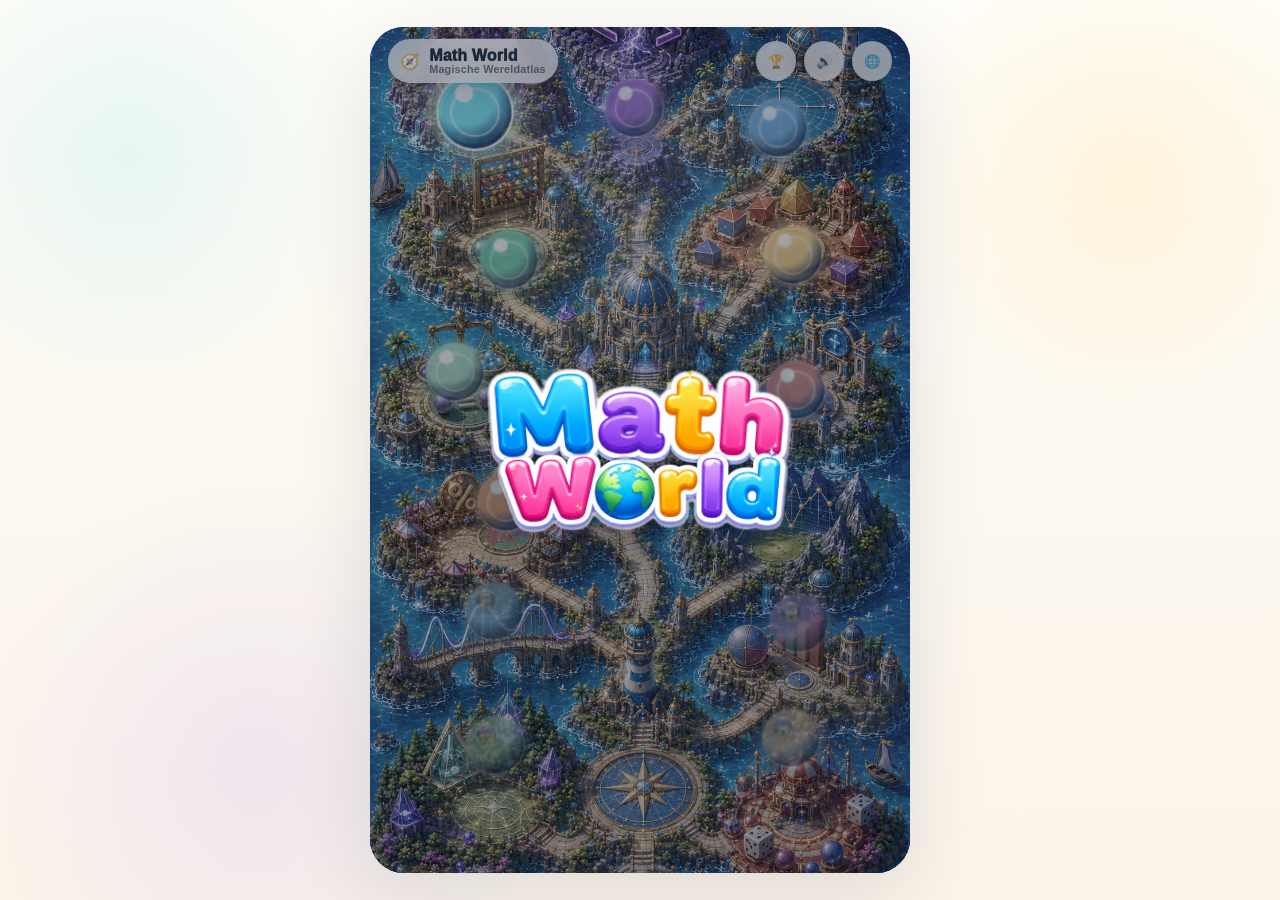
==== commit 5144754a: "hhh" ====
--- a/index.html
+++ b/index.html
@@ -3,7 +3,7 @@
 <head>
 <meta charset="UTF-8" />
 <meta name="viewport" content="width=device-width, initial-scale=1, maximum-scale=1, user-scalable=no" />
-<title>Math World v23.1 Minimal Popups</title>
+<title>Math World v27.40 Ratio Dev Tools</title>
 <style>
   :root{
     --paper:#fffaf2;
@@ -331,6 +331,21 @@
   .bigBtn{
     width:100%;min-height:58px;border:0;border-radius:22px;background:linear-gradient(180deg,#69b2ff,#3d89ee);color:white;
     font-size:17px;font-weight:850;box-shadow:0 14px 24px rgba(61,137,238,.26);
+  }
+  .endActions{
+    display:grid;
+    grid-template-columns:1fr;
+    gap:10px;
+  }
+  .endActions .bigBtn.secondary{
+    background:rgba(235,244,255,.92);
+    color:#244064;
+    box-shadow:inset 0 0 0 2px rgba(75,150,235,.10), 0 8px 16px rgba(20,35,72,.08);
+  }
+  .endActions .bigBtn.world{
+    min-height:48px;
+    font-size:15px;
+    background:rgba(255,255,255,.82);
   }
 
   .frac{
@@ -866,24 +881,7 @@
     inset:0;
     z-index:10;
   }
-  .mapPin{
-    position:absolute !important;
-    display:block !important;
-    width:14.4% !important;
-    aspect-ratio:1/1 !important;
-    min-height:0 !important;
-    padding:0 !important;
-    margin:0 !important;
-    border:0 !important;
-    background:transparent !important;
-    box-shadow:none !important;
-    border-radius:999px !important;
-    font-size:0 !important;
-    cursor:pointer;
-    transform:translate(-50%,-50%);
-    transition:transform .16s ease, filter .16s ease, opacity .16s ease;
-    -webkit-tap-highlight-color:transparent;
-  }
+  
   .mapPin img{
     width:100%;
     height:100%;
@@ -921,18 +919,18 @@
     font-size:clamp(12px,3.2vw,18px);
   }
   /* Pinposities op de huidige hoofdkaart */
-  .mapPin[data-world="breukenzee"]{left:20%;top:14%;}
-  .mapPin[data-world="ongelijkhedenstorm"]{left:72%;top:13%;}
-  .mapPin[data-world="coordinatenbaai"]{left:63%;top:28%;}
-  .mapPin[data-world="getallenbaai"]{left:25%;top:31%;}
-  .mapPin[data-world="vormeneiland"]{left:18%;top:61%;}
-  .mapPin[data-world="vergelijkingenvallei"]{left:49%;top:43%;}
-  .mapPin[data-world="procentenhaven"]{left:17%;top:46%;}
-  .mapPin[data-world="grafiekgebergte"]{left:79%;top:42%;}
-  .mapPin[data-world="functiefjord"]{left:76%;top:55%;}
-  .mapPin[data-world="statistiekbaai"]{left:56%;top:69%;}
-  .mapPin[data-world="meetkundewoud"]{left:80%;top:78%;}
-  .mapPin[data-world="tel-kanskaravaan"]{left:23%;top:84%;}
+  
+  
+  
+  
+  
+  
+  
+  
+  
+  
+  
+  
   .worldLang{
     position:absolute !important;
     z-index:30 !important;
@@ -955,7 +953,7 @@
     font-size:12px !important;
   }
   @media(max-height:760px){
-    .mapPin{width:13.2% !important;}
+    
   }
   @media(min-width:700px){
     #phone{
@@ -998,7 +996,7 @@
   .playPanel[data-topic="numbertheory"]{ --gameBg:url('assets/game-bg/bg-getallenbaai.png'); --panelBorder:rgba(235,170,93,.72); }
   .playPanel[data-topic="shapes"]{ --gameBg:url('assets/game-bg/bg-vormeneiland.png'); --panelBorder:rgba(238,180,79,.72); }
   .playPanel[data-topic="equations"]{ --gameBg:url('assets/game-bg/bg-vergelijkingenvallei.png'); --panelBorder:rgba(110,196,116,.72); }
-  .mapPin[data-world="breukenzee"]{ z-index:16; width:15.8% !important; }
+  
   .mapPin:not(.locked){ z-index:12; }
 
 
@@ -2687,18 +2685,1835 @@
 
 /* v26 — Procentenhaven */
 .playPanel[data-topic="percentages"]{
-  --gameBg:url('assets/menu-background-world.png');
+  --gameBg:url('assets/game-bg/bg-procentenhaven.png');
   --panelBorder:rgba(255,203,82,.72);
 }
 #phone[data-topic="percentages"]{
-  --phoneBg:url('assets/menu-background-world.png');
+  --phoneBg:url('assets/game-bg/bg-procentenhaven.png');
 }
 .mapPin[data-world="procentenhaven"]{
   --badge-bg:linear-gradient(180deg,#fff1bd,#f5b740);
   --badge-color:#5d3700;
 }
 
+
+/* =========================================================
+   v27.8 — Professional UX Polish
+   Rustigere leerlingflow, echte gastnaam in plaats van nep-login.
+   ========================================================= */
+.sessionBriefPanel,
+.leaderboardPanel,
+.loginPanel,
+.profilePanel{
+  border-radius:10px !important;
+}
+.loginPanel{
+  max-width:390px !important;
+  padding:20px 16px 16px !important;
+}
+.loginLogo{
+  border-radius:10px !important;
+  background:rgba(255,255,255,.42) !important;
+}
+.loginPanel #loginPassInput,
+.loginPanel .loginHint{
+  display:none !important;
+}
+.loginPanel p{
+  max-width:310px;
+  margin-left:auto !important;
+  margin-right:auto !important;
+}
+.loginActions{
+  grid-template-columns:1.2fr .8fr !important;
+  gap:8px !important;
+}
+.loginError{
+  color:#5f6f88 !important;
+}
+.sessionBriefPanel p::after{
+  content:"";
+  display:block;
+  width:46px;
+  height:2px;
+  margin:10px auto 0;
+  border-radius:999px;
+  background:rgba(36,64,100,.16);
+}
+.leaderboardPanel p{
+  line-height:1.35 !important;
+}
+#phone:not(.devMode) .devPanel{
+  display:none !important;
+}
+
+
+/* =========================================================
+   v27.9 — Breukenzee Learning Path UI
+   Een visuele leerweg bovenop de Breukenzee-kaart.
+   ========================================================= */
+.topicLearningPath{
+  margin:0 0 12px;
+  border-radius:10px;
+  overflow:hidden;
+  background:rgba(255,255,255,.40);
+  border:1px solid rgba(255,255,255,.55);
+  box-shadow:inset 0 0 0 1px rgba(80,140,220,.06), 0 10px 22px rgba(7,20,56,.10);
+}
+.topicPathMap{
+  position:relative;
+  height:210px;
+  background:
+    linear-gradient(180deg, rgba(11,40,88,.02), rgba(11,40,88,.08)),
+    url('assets/bg-breukenzee-learningpath.png') center 57% / cover no-repeat;
+}
+.topicPathMap::after{
+  content:"";
+  position:absolute;
+  inset:0;
+  background:linear-gradient(180deg, rgba(255,255,255,.02), rgba(6,24,58,.08));
+  pointer-events:none;
+}
+.topicPathSvg{
+  position:absolute;
+  inset:0;
+  width:100%;
+  height:100%;
+  z-index:2;
+  pointer-events:none;
+}
+.topicPathGlow{
+  fill:none;
+  stroke:rgba(125,244,255,.42);
+  stroke-width:3.2;
+  stroke-linecap:round;
+  stroke-linejoin:round;
+  filter:drop-shadow(0 0 7px rgba(130,248,255,.92));
+}
+.topicPathLine{
+  fill:none;
+  stroke:rgba(255,255,255,.86);
+  stroke-width:1.25;
+  stroke-linecap:round;
+  stroke-linejoin:round;
+  stroke-dasharray:2.4 2.2;
+}
+.pathNode{
+  position:absolute;
+  z-index:3;
+  left:calc(var(--x) * 1%);
+  top:calc(var(--y) * 1%);
+  transform:translate(-50%,-50%);
+  width:34px;
+  height:34px;
+  border-radius:999px;
+  border:0;
+  display:flex;
+  align-items:center;
+  justify-content:center;
+  font-weight:1000;
+  font-size:13px;
+  color:#163156;
+  background:rgba(255,255,255,.78);
+  box-shadow:0 8px 18px rgba(4,18,50,.22), inset 0 0 0 1px rgba(255,255,255,.62);
+  cursor:pointer;
+  backdrop-filter:blur(4px);
+  -webkit-backdrop-filter:blur(4px);
+}
+.pathNode.done{
+  background:linear-gradient(180deg,#e8fff8,#73ead0);
+  color:#07483e;
+}
+.pathNode.current{
+  width:42px;
+  height:42px;
+  color:#5b3500;
+  background:linear-gradient(180deg,#fff6c8,#ffc94e);
+  box-shadow:0 0 0 5px rgba(255,221,95,.22), 0 0 24px rgba(255,221,95,.70), 0 10px 22px rgba(4,18,50,.25);
+  animation:pathCurrentPulse 1.45s ease-in-out infinite;
+}
+.pathNode.locked{
+  opacity:.62;
+  color:#516178;
+  background:rgba(235,241,250,.62);
+}
+.pathNode.retry{
+  background:linear-gradient(180deg,#fff0dc,#ffab75);
+  color:#6d2d00;
+}
+.pathNode.mastery{
+  font-size:16px;
+}
+@keyframes pathCurrentPulse{
+  0%,100%{transform:translate(-50%,-50%) scale(1);}
+  50%{transform:translate(-50%,-50%) scale(1.06);}
+}
+.topicPathMeta{
+  padding:8px 10px 10px;
+  text-align:left;
+  background:linear-gradient(180deg,rgba(255,255,255,.70),rgba(244,249,255,.64));
+}
+.topicPathMeta strong{
+  display:block;
+  color:#1b2b50;
+  font-size:13px;
+  font-weight:1000;
+}
+.topicPathMeta small{
+  display:block;
+  margin-top:2px;
+  color:#5d6b83;
+  font-size:12px;
+  font-weight:850;
+}
+@media(max-width:420px){
+  .topicPathMap{height:178px;}
+  .pathNode{width:30px;height:30px;font-size:12px;}
+  .pathNode.current{width:38px;height:38px;}
+}
+
+
+/* =========================================================
+   v27.9.1 — Learning path on the real background
+   The route is no longer trapped inside the popup.
+   ========================================================= */
+#phone.briefingTopicPathMode[data-topic="fractions"]{
+  background:
+    linear-gradient(180deg, rgba(255,255,255,.04), rgba(0,22,58,.10)),
+    url('assets/bg-breukenzee-learningpath.png') center/cover no-repeat !important;
+}
+#phone.briefingTopicPathMode[data-topic="fractions"]::after{
+  content:"";
+  position:absolute;
+  inset:0;
+  pointer-events:none;
+  background:
+    radial-gradient(circle at 10% 18%, rgba(255,255,255,.18), transparent 20%),
+    linear-gradient(180deg, rgba(6,22,55,.02), rgba(6,22,55,.14));
+  z-index:111;
+}
+#phone.briefingTopicPathMode .sessionBriefPanel{
+  top:auto !important;
+  bottom:18px !important;
+  transform:none !important;
+  left:18px !important;
+  right:18px !important;
+  padding:16px 16px 14px !important;
+  border-radius:18px !important;
+  z-index:118 !important;
+}
+#phone.briefingTopicPathMode .sessionBriefPanel .topicPathMap{
+  display:none !important;
+}
+#phone.briefingTopicPathMode .sessionBriefPanel .topicLearningPath{
+  display:block !important;
+  margin:4px 0 10px !important;
+  background:rgba(255,255,255,.72) !important;
+}
+#phone.briefingTopicPathMode .sessionBriefPanel .topicPathMeta{
+  background:transparent !important;
+  padding:0 !important;
+}
+#phone.briefingTopicPathMode .sessionBriefPanel .topicPathMeta strong{
+  font-size:14px !important;
+}
+#phone.briefingTopicPathMode .sessionBriefPanel .topicPathMeta small{
+  font-size:12px !important;
+}
+.briefingTopicPath{
+  position:absolute;
+  inset:0;
+  z-index:112;
+  pointer-events:none;
+}
+.briefingPathSvg{
+  position:absolute;
+  inset:0;
+  width:100%;
+  height:100%;
+  z-index:1;
+  pointer-events:none;
+}
+.briefingPathNodes{
+  position:absolute;
+  inset:0;
+  z-index:2;
+}
+.briefingTopicPath .pathNode{
+  pointer-events:auto;
+  width:38px;
+  height:38px;
+  font-size:14px;
+  box-shadow:0 10px 22px rgba(4,18,50,.25), inset 0 0 0 1px rgba(255,255,255,.68);
+}
+.briefingTopicPath .pathNode.current{
+  width:46px;
+  height:46px;
+}
+.briefingPathLegend{
+  position:absolute;
+  left:16px;
+  right:16px;
+  top:calc(18px + env(safe-area-inset-top,0px));
+  z-index:3;
+  padding:10px 12px;
+  border-radius:12px;
+  background:rgba(255,255,255,.62);
+  border:1px solid rgba(255,255,255,.72);
+  color:#1b2b50;
+  box-shadow:0 8px 24px rgba(10,22,55,.14);
+  backdrop-filter:blur(6px);
+  -webkit-backdrop-filter:blur(6px);
+  text-align:left;
+}
+.briefingPathLegend strong{
+  display:block;
+  font-size:14px;
+  font-weight:1000;
+}
+.briefingPathLegend small{
+  display:block;
+  margin-top:2px;
+  font-size:12px;
+  font-weight:850;
+  color:#50627c;
+}
+@media(max-width:420px){
+  .briefingTopicPath .pathNode{width:34px;height:34px;font-size:13px;}
+  .briefingTopicPath .pathNode.current{width:42px;height:42px;}
+}
+
+
+/* =========================================================
+   v27.9.2 — Popup-free Learning Path UI
+   Breukenzee gebruikt geen groot briefingvenster meer.
+   ========================================================= */
+#phone.briefingTopicPathMode.popupFreePath .sessionBriefPanel{
+  display:none !important;
+}
+#phone.briefingTopicPathMode.popupFreePath .briefingPathLegend{
+  display:none !important;
+}
+.pathTopBar,
+.pathBottomBar{
+  position:absolute;
+  z-index:119;
+  left:16px;
+  right:16px;
+  border-radius:14px;
+  background:rgba(255,255,255,.66);
+  border:1px solid rgba(255,255,255,.78);
+  box-shadow:0 10px 28px rgba(8,20,56,.18), inset 0 1px 0 rgba(255,255,255,.60);
+  backdrop-filter:blur(8px) saturate(1.08);
+  -webkit-backdrop-filter:blur(8px) saturate(1.08);
+  color:#172344;
+}
+.pathTopBar{
+  top:calc(14px + env(safe-area-inset-top,0px));
+  padding:10px 12px 9px;
+  text-align:left;
+}
+.pathTopBar strong{
+  display:block;
+  font-size:15px;
+  line-height:1.05;
+  font-weight:1000;
+  letter-spacing:-.02em;
+}
+.pathTopBar small{
+  display:block;
+  margin-top:3px;
+  font-size:12px;
+  line-height:1.15;
+  font-weight:850;
+  color:#53647d;
+}
+.pathBottomBar{
+  bottom:calc(14px + env(safe-area-inset-bottom,0px));
+  padding:12px;
+  display:grid;
+  grid-template-columns:1fr;
+  gap:9px;
+}
+.pathBottomInfo{
+  text-align:left;
+}
+.pathBottomInfo strong{
+  display:block;
+  font-size:16px;
+  line-height:1.1;
+  font-weight:1000;
+  letter-spacing:-.02em;
+}
+.pathBottomInfo small{
+  display:block;
+  margin-top:3px;
+  font-size:12px;
+  line-height:1.15;
+  font-weight:850;
+  color:#53647d;
+}
+.pathBottomActions{
+  display:grid;
+  grid-template-columns:1fr .72fr;
+  gap:8px;
+}
+.pathBottomActions button{
+  min-height:46px;
+  border:0;
+  border-radius:10px;
+  font-size:15px;
+  font-weight:950;
+  color:white;
+  background:linear-gradient(180deg,#5faeff,#3b8dec);
+  box-shadow:0 8px 20px rgba(35,105,210,.24), inset 0 1px 0 rgba(255,255,255,.35);
+}
+.pathBottomActions button.secondary{
+  color:#244064;
+  background:rgba(255,255,255,.78);
+  box-shadow:inset 0 0 0 1px rgba(120,150,190,.22);
+}
+#phone.popupFreePath .briefingTopicPath .pathNode{
+  transform:translate(-50%,-50%) scale(.98);
+}
+#phone.popupFreePath .briefingTopicPath .pathNode:active{
+  transform:translate(-50%,-50%) scale(.92);
+}
+@media(max-width:420px){
+  .pathTopBar,.pathBottomBar{left:12px;right:12px;border-radius:12px;}
+  .pathTopBar{padding:9px 10px 8px;}
+  .pathBottomBar{padding:10px;}
+  .pathBottomActions button{min-height:44px;font-size:14px;}
+}
+
+
+/* v27.9.3 — node-first interaction */
+.pathBottomActions{
+  grid-template-columns:1fr !important;
+}
+#pathStartBtn{
+  display:none !important;
+}
+.pathNode.selected{
+  outline:3px solid rgba(255,255,255,.96);
+  outline-offset:3px;
+  box-shadow:
+    0 0 0 7px rgba(92,190,255,.25),
+    0 0 28px rgba(93,211,255,.78),
+    0 10px 24px rgba(4,18,50,.25),
+    inset 0 0 0 1px rgba(255,255,255,.70) !important;
+}
+.pathNode.locked.selected{
+  outline-color:rgba(255,255,255,.72);
+  box-shadow:
+    0 0 0 5px rgba(255,255,255,.16),
+    0 10px 22px rgba(4,18,50,.18),
+    inset 0 0 0 1px rgba(255,255,255,.62) !important;
+}
+
+
+/* =========================================================
+   v27.9.4 — Pure Map Learning Path
+   Geen overliggende vensters tijdens het leerpad.
+   ========================================================= */
+#phone.popupFreePath .pathTopBar,
+#phone.popupFreePath .pathBottomBar,
+#phone.popupFreePath .briefingPathLegend,
+#phone.popupFreePath .sessionBriefPanel{
+  display:none !important;
+}
+#phone.popupFreePath .briefingTopicPath{
+  z-index:119;
+}
+#phone.popupFreePath .briefingTopicPath::after{
+  content:"";
+  position:absolute;
+  inset:0;
+  pointer-events:none;
+  background:
+    radial-gradient(circle at 50% 18%, rgba(255,255,255,.08), transparent 24%),
+    linear-gradient(180deg, rgba(0,20,60,.00), rgba(0,20,60,.08));
+  z-index:0;
+}
+#phone.popupFreePath .briefingPathSvg,
+#phone.popupFreePath .briefingPathNodes{
+  z-index:2;
+}
+#phone.popupFreePath .briefingTopicPath .pathNode{
+  overflow:visible;
+}
+#phone.popupFreePath .briefingTopicPath .pathNode.selected::after{
+  content:attr(data-step-title);
+  position:absolute;
+  left:50%;
+  top:calc(100% + 8px);
+  transform:translateX(-50%);
+  min-width:118px;
+  max-width:178px;
+  padding:6px 8px;
+  border-radius:999px;
+  background:rgba(255,255,255,.76);
+  color:#1b2b50;
+  font-size:11px;
+  line-height:1.12;
+  font-weight:950;
+  letter-spacing:-.01em;
+  box-shadow:0 8px 18px rgba(5,20,55,.18);
+  backdrop-filter:blur(5px);
+  -webkit-backdrop-filter:blur(5px);
+  white-space:normal;
+  pointer-events:none;
+}
+#phone.popupFreePath .briefingTopicPath .pathNode.locked.selected::after{
+  background:rgba(238,244,252,.72);
+  color:#52637c;
+}
+#phone.popupFreePath .briefingTopicPath .pathNode.mastery.selected::after,
+#phone.popupFreePath .briefingTopicPath .pathNode:nth-child(n+5).selected::after{
+  top:auto;
+  bottom:calc(100% + 8px);
+}
+
+
+/* v27.9.5 — island-aligned route + subtle back button */
+.pathMapBackBtn{
+  position:absolute;
+  top:calc(14px + env(safe-area-inset-top,0px));
+  left:14px;
+  z-index:125;
+  min-width:42px;
+  height:38px;
+  padding:0 12px;
+  border:0;
+  border-radius:999px;
+  background:rgba(255,255,255,.62);
+  color:#183155;
+  font-size:18px;
+  font-weight:1000;
+  line-height:1;
+  box-shadow:0 8px 18px rgba(5,20,55,.16), inset 0 1px 0 rgba(255,255,255,.55);
+  backdrop-filter:blur(7px);
+  -webkit-backdrop-filter:blur(7px);
+}
+.pathMapBackBtn:active{ transform:scale(.97); }
+#phone.popupFreePath .pathMapBackBtn.hidden{ display:none !important; }
+#phone.popupFreePath .briefingTopicPath .pathNode.selected::after{
+  min-width:110px;
+  max-width:178px;
+  padding:7px 9px;
+  font-size:13px;
+}
+
+
+/* =========================================================
+   v27.9.6 — Manual Path Editor
+   Open met: index.html?pathEdit=1
+   ========================================================= */
+.pathEditorPanel{
+  position:absolute;
+  top:calc(14px + env(safe-area-inset-top,0px));
+  right:14px;
+  z-index:126;
+  width:132px;
+  padding:9px;
+  border-radius:12px;
+  background:rgba(255,255,255,.68);
+  color:#183155;
+  box-shadow:0 8px 18px rgba(5,20,55,.16), inset 0 1px 0 rgba(255,255,255,.55);
+  backdrop-filter:blur(8px);
+  -webkit-backdrop-filter:blur(8px);
+  text-align:left;
+  pointer-events:auto;
+}
+.pathEditorPanel strong{
+  display:block;
+  font-size:12px;
+  line-height:1.05;
+  font-weight:1000;
+}
+.pathEditorPanel small{
+  display:block;
+  margin:3px 0 7px;
+  font-size:10.5px;
+  font-weight:850;
+  color:#53647d;
+}
+.pathEditorActions{
+  display:grid;
+  grid-template-columns:1fr 1fr;
+  gap:5px;
+}
+.pathEditorActions button{
+  min-height:28px;
+  border:0;
+  border-radius:8px;
+  font-size:11px;
+  font-weight:950;
+  color:#244064;
+  background:rgba(255,255,255,.78);
+  box-shadow:inset 0 0 0 1px rgba(120,150,190,.22);
+}
+html.pathEditMode .briefingTopicPath .pathNode{
+  cursor:grab;
+}
+html.pathEditMode .briefingTopicPath .pathNode:active{
+  cursor:grabbing;
+}
+html.pathEditMode .briefingTopicPath .pathNode::before{
+  content:"";
+  position:absolute;
+  inset:-8px;
+  border-radius:999px;
+  border:1px dashed rgba(255,255,255,.60);
+  pointer-events:none;
+}
+html.pathEditMode .briefingTopicPath .pathNode.dragging{
+  z-index:12;
+  box-shadow:
+    0 0 0 7px rgba(76,211,255,.28),
+    0 0 34px rgba(76,211,255,.86),
+    0 12px 28px rgba(4,18,50,.30) !important;
+}
+
+
+/* =========================================================
+   v27.10 — Generic Topic Path Engine
+   Leerpad-engine werkt nu voor alle actieve topics.
+   ========================================================= */
+#phone.briefingTopicPathMode{
+  background:
+    linear-gradient(180deg, rgba(255,255,255,.04), rgba(0,22,58,.10)),
+    var(--topicPathBg, url('assets/bg-breukenzee-learningpath.png')) center/cover no-repeat !important;
+}
+html.pathEditMode .pathEditorPanel{
+  width:152px;
+}
+
+
+/* =========================================================
+   v27.11 — Cleaner learning path labels + overlay guards
+   ========================================================= */
+#phone:not(.briefingTopicPathMode) .briefingTopicPath,
+#phone:not(.briefingTopicPathMode) .pathMapBackBtn,
+#phone:not(.briefingTopicPathMode) .pathEditorPanel,
+#phone:not(.briefingTopicPathMode) .pathTopBar,
+#phone:not(.briefingTopicPathMode) .pathBottomBar{
+  display:none !important;
+}
+#phone.popupFreePath .briefingTopicPath .pathNode.selected::after{
+  min-width:118px;
+  max-width:185px;
+  padding:8px 10px;
+  border-radius:14px;
+  font-size:14px;
+  line-height:1.12;
+  font-weight:1000;
+  letter-spacing:-.015em;
+  text-align:center;
+}
+#phone.popupFreePath .briefingTopicPath .pathNode{
+  width:40px;
+  height:40px;
+  font-size:15px;
+}
+#phone.popupFreePath .briefingTopicPath .pathNode.current{
+  width:48px;
+  height:48px;
+}
+@media(max-width:420px){
+  #phone.popupFreePath .briefingTopicPath .pathNode.selected::after{
+    min-width:108px;
+    max-width:170px;
+    font-size:13px;
+  }
+  #phone.popupFreePath .briefingTopicPath .pathNode{width:37px;height:37px;font-size:14px;}
+  #phone.popupFreePath .briefingTopicPath .pathNode.current{width:45px;height:45px;}
+}
+
+
+/* =========================================================
+   v27.12 — Learning path guards + compact student labels
+   ========================================================= */
+#phone:not(.briefingTopicPathMode) .briefingTopicPath,
+#phone:not(.briefingTopicPathMode) .pathMapBackBtn,
+#phone:not(.briefingTopicPathMode) .pathTopBar,
+#phone:not(.briefingTopicPathMode) .pathBottomBar{
+  display:none !important;
+}
+#phone.popupFreePath .briefingTopicPath .pathNode.selected::after{
+  content:attr(data-step-title) !important;
+  font-size:14px !important;
+  line-height:1.12 !important;
+  min-width:112px !important;
+  max-width:178px !important;
+  padding:8px 10px !important;
+}
+@media(max-width:420px){
+  #phone.popupFreePath .briefingTopicPath .pathNode.selected::after{
+    font-size:13px !important;
+    max-width:168px !important;
+  }
+}
+
+
+
+/* v27.18 audio: subtiele volumeknop voor muziek en klikgeluiden */
+.audioMiniBtn{min-width:48px!important;width:48px!important;font-size:20px!important;}
+.audioPanel{
+  position:absolute;
+  z-index:90;
+  right:18px;
+  bottom:calc(92px + env(safe-area-inset-bottom,0px));
+  width:min(286px, calc(100% - 36px));
+  padding:12px 14px;
+  border-radius:16px;
+  background:rgba(255,255,255,.86);
+  border:1px solid rgba(255,255,255,.92);
+  box-shadow:0 16px 38px rgba(20,35,72,.18), inset 0 1px 0 rgba(255,255,255,.78);
+  backdrop-filter:blur(12px) saturate(1.06);
+  -webkit-backdrop-filter:blur(12px) saturate(1.06);
+}
+.audioPanelTitle{font-size:14px;font-weight:900;color:#244064;margin-bottom:8px;}
+.audioRow{display:grid;grid-template-columns:72px 1fr 34px;gap:8px;align-items:center;margin:8px 0;font-size:13px;font-weight:850;color:#425471;}
+.audioRow input[type="range"]{width:100%;accent-color:#5ab5f7;}
+.audioValue{text-align:right;color:#244064;font-variant-numeric:tabular-nums;}
+.audioHint{margin-top:6px;font-size:12px;line-height:1.25;color:#6a7890;}
+@media(max-width:380px){.audioPanel{right:8px;bottom:calc(86px + env(safe-area-inset-bottom,0px));width:calc(100% - 16px);} .audioRow{grid-template-columns:64px 1fr 32px;}}
+
+
+/* v27.19: maak de geluidsknop zichtbaar in de onderbalk.
+   De fullscreen-knop nam op smartphones te veel plaats in, waardoor de audio-knop wegviel. */
+.footer #fsBtn{display:none!important;}
+.footer #audioBtn.audioMiniBtn{
+  display:flex!important;
+  align-items:center!important;
+  justify-content:center!important;
+  flex:0 0 48px!important;
+  min-width:48px!important;
+  width:48px!important;
+  padding:0!important;
+  font-size:20px!important;
+}
+@media(max-width:380px){
+  .footer #audioBtn.audioMiniBtn{flex-basis:44px!important;min-width:44px!important;width:44px!important;}
+}
 </style>
+
+  <style>
+    .targetModelWrap svg{width:132px!important;height:100px!important;}
+  </style>
+
+<style>
+/* =========================================================
+   v27.39 — Verhoudingenhaven: stabiele bubbels + beloning + echt playPanel
+   - ratio-HUD gebruikt dezelfde .hud/.hudPill-structuur als de andere spellen
+   - ratioSea is een zichtbaar .playPanel zoals de andere spellen
+   - groeibubbels voegen vissen toe zonder bestaande vissen te herschikken
+   - bij juist antwoord krijgen de vissen opnieuw een gouden beloningsanimatie
+   ========================================================= */
+
+.mapPin[data-world="verhoudingenhaven"] img{
+  border-radius:50%;
+  image-rendering:auto;
+}
+.mapPin[data-world="verhoudingenhaven"] .mapWorldName{display:none !important;}
+.mapPin[data-world="verhoudingenhaven"].active:not(.locked) .mapWorldName{display:block !important;}
+.mapPin[data-world="tel-kanskaravaan"]{display:none !important;}
+
+.ratioGameScreen{
+  position:absolute;
+  inset:0;
+  z-index:140;
+  overflow:hidden;
+  color:#173452;
+  font-family:inherit;
+  background:#095fa3;
+}
+.ratioGameScreen.hidden,
+.ratioRoadmap.hidden,
+.ratioPlay.hidden{display:none !important;}
+.ratioRoadmap,
+.ratioPlay{
+  position:absolute;
+  inset:0;
+  overflow:hidden;
+  isolation:isolate;
+}
+.ratioRoadmap{
+  background:
+    linear-gradient(180deg, rgba(5,32,80,.03), rgba(5,32,80,.10) 55%, rgba(5,26,70,.22)),
+    url('assets/ratios/ratio-roadmap-bg.png') center/cover no-repeat !important;
+}
+.ratioPlay{
+  background:
+    linear-gradient(180deg, rgba(5,32,80,.08), rgba(5,32,80,.14) 42%, rgba(2,20,56,.34)),
+    url('assets/ratios/ratio-game-bg.png') center/cover no-repeat !important;
+}
+.ratioWaterSheen{
+  position:absolute;
+  inset:18% -30% 8% -30%;
+  z-index:-4;
+  background:
+    radial-gradient(ellipse at 50% 40%,rgba(143,242,255,.22),transparent 42%),
+    linear-gradient(120deg,transparent 0 15%,rgba(255,255,255,.11) 18%,transparent 23% 45%,rgba(255,255,255,.08) 48%,transparent 55%);
+  filter:blur(7px);
+  pointer-events:none;
+  animation:ratioSheen 13s ease-in-out infinite alternate;
+}
+@keyframes ratioSheen{from{transform:translateX(-1%) scale(1)}to{transform:translateX(2%) scale(1.03)}}
+
+#ratioRoadmap .ratioRoadTitle{display:none !important;}
+#ratioRoadmap #ratioCloseBtn{
+  display:flex !important;
+  opacity:1 !important;
+  visibility:visible !important;
+  pointer-events:auto !important;
+}
+.ratioNavBack{
+  display:flex !important;
+  align-items:center !important;
+  justify-content:center !important;
+  position:absolute !important;
+  top:calc(14px + env(safe-area-inset-top,0px)) !important;
+  left:14px !important;
+  z-index:125 !important;
+  min-width:42px !important;
+  height:38px !important;
+  padding:0 12px !important;
+  border:0 !important;
+  border-radius:999px !important;
+  background:rgba(255,255,255,.78) !important;
+  color:#183155 !important;
+  font-size:18px !important;
+  font-weight:1000 !important;
+  line-height:1 !important;
+  box-shadow:0 8px 18px rgba(5,20,55,.16), inset 0 1px 0 rgba(255,255,255,.65) !important;
+  backdrop-filter:blur(7px) !important;
+  -webkit-backdrop-filter:blur(7px) !important;
+}
+.ratioNavBack:active{transform:scale(.97) !important;}
+#ratioRoadmap .ratioRoadNodes{position:absolute;inset:0;z-index:4;}
+#ratioRoadmap .ratioRoadSvg{
+  position:absolute;
+  inset:0;
+  width:100%;
+  height:100%;
+  z-index:2;
+  pointer-events:none;
+}
+#ratioRoadmap .ratioRoadGlow,
+#ratioRoadmap .ratioRoadLine{
+  fill:none;
+  stroke-linecap:round;
+  stroke-linejoin:round;
+}
+#ratioRoadmap .ratioRoadGlow{
+  stroke:rgba(125,244,255,.42);
+  stroke-width:3.2;
+  filter:drop-shadow(0 0 7px rgba(130,248,255,.92));
+}
+#ratioRoadmap .ratioRoadLine{
+  stroke:rgba(255,255,255,.86);
+  stroke-width:1.25;
+  stroke-dasharray:2.4 2.2;
+}
+#ratioRoadmap .ratioRoadNode{
+  display:flex !important;
+  position:absolute !important;
+  left:calc(var(--x) * 1%) !important;
+  top:calc(var(--y) * 1%) !important;
+  transform:translate(-50%,-50%) !important;
+  z-index:12 !important;
+  width:42px !important;
+  height:42px !important;
+  border:0 !important;
+  border-radius:999px !important;
+  align-items:center !important;
+  justify-content:center !important;
+  font-size:15px !important;
+  font-weight:1000 !important;
+  color:#163156 !important;
+  background:rgba(255,255,255,.84) !important;
+  box-shadow:0 9px 18px rgba(4,18,50,.26), inset 0 0 0 1px rgba(255,255,255,.72) !important;
+  cursor:pointer;
+  opacity:1 !important;
+  pointer-events:auto !important;
+  backdrop-filter:blur(4px) !important;
+  -webkit-backdrop-filter:blur(4px) !important;
+}
+#ratioRoadmap .ratioRoadNode.done{
+  background:linear-gradient(180deg,#e8fff8,#73ead0) !important;
+  color:#07483e !important;
+}
+#ratioRoadmap .ratioRoadNode.current{
+  width:50px !important;
+  height:50px !important;
+  color:#5b3500 !important;
+  background:linear-gradient(180deg,#fff6c8,#ffc94e) !important;
+  box-shadow:0 0 0 6px rgba(255,221,95,.20), 0 0 24px rgba(255,221,95,.70), 0 10px 22px rgba(4,18,50,.25) !important;
+  animation:pathCurrentPulse 1.45s ease-in-out infinite;
+}
+#ratioRoadmap .ratioRoadNode::after{
+  content:attr(data-name) !important;
+  position:absolute !important;
+  left:50% !important;
+  top:calc(100% + 8px) !important;
+  transform:translateX(-50%) scale(.92) !important;
+  min-width:96px;
+  max-width:150px;
+  padding:6px 9px;
+  border-radius:999px;
+  color:#1b2b50;
+  background:rgba(255,255,255,.72);
+  border:1px solid rgba(255,255,255,.82);
+  box-shadow:0 8px 18px rgba(8,20,56,.14), inset 0 1px 0 rgba(255,255,255,.60);
+  font-size:11px;
+  line-height:1.08;
+  font-weight:1000;
+  letter-spacing:-.01em;
+  text-align:center;
+  white-space:normal;
+  opacity:.82;
+  backdrop-filter:blur(7px) saturate(1.08);
+  -webkit-backdrop-filter:blur(7px) saturate(1.08);
+}
+#ratioRoadmap .ratioRoadNode.current::after{opacity:1;transform:translateX(-50%) scale(1) !important;}
+
+.ratioHud.hud{
+  z-index:30 !important;
+  display:grid !important;
+}
+#ratioTargetCard.targetCard{
+  top:calc(100px + env(safe-area-inset-top,0px)) !important;
+  left:18px !important;
+  right:18px !important;
+  min-height:118px !important;
+  padding:10px 16px !important;
+  border-radius:10px !important;
+  background:
+    radial-gradient(circle at 36% 15%, rgba(255,255,255,.50), transparent 18%),
+    radial-gradient(circle at 75% 85%, rgba(120,221,174,.20), transparent 25%),
+    radial-gradient(circle at 16% 90%, rgba(165,141,240,.20), transparent 23%),
+    linear-gradient(180deg,rgba(206,244,255,.75),rgba(207,239,242,.58)) !important;
+  border:2px solid rgba(115,202,238,.55) !important;
+  box-shadow:var(--shadow), inset 0 1px 0 rgba(255,255,255,.8) !important;
+  overflow:hidden !important;
+}
+#ratioTargetCard::before,#ratioTargetCard::after{display:block !important;}
+#ratioTargetCard .ratioLevelLine{
+  display:block;
+  margin-bottom:4px;
+  font-size:14px;
+  text-align:center;
+  text-transform:uppercase;
+  font-weight:800;
+  letter-spacing:.04em;
+  color:var(--muted);
+  opacity:.98;
+}
+#ratioTargetCard .ratioRoundInline::before{content:" • ";}
+.ratioCard{font-weight:1000;color:#113a56;}
+#ratioTargetCard .ratioCard{min-height:58px;margin-top:0;display:flex;align-items:center;justify-content:center;}
+.ratioCard .fracLine{display:flex;align-items:center;justify-content:center;gap:16px;}
+.ratioCard .frac{
+  display:grid;
+  grid-template-rows:30px 2px 30px;
+  align-items:center;
+  justify-items:center;
+  min-width:68px;
+  padding:2px 10px;
+  border-radius:14px;
+  background:rgba(255,255,255,.34);
+  box-shadow:inset 0 1px 0 rgba(255,255,255,.50);
+}
+.ratioCard .bar{width:52px;height:2px;border-radius:999px;background:#24485c;}
+.ratioCard .eq{font-size:32px;font-weight:1000;color:#234e65;}
+.ratioColorMini{
+  width:28px;
+  height:28px;
+  border-radius:50%;
+  display:inline-block;
+  background:center/contain no-repeat;
+  filter:drop-shadow(0 3px 4px rgba(0,0,0,.18));
+}
+.ratioColorMini.blue{background-image:url('assets/ratios/blue_fish_bubble_idle.png')}
+.ratioColorMini.green{background-image:url('assets/ratios/green_fish_bubble_idle.png')}
+.ratioColorMini.teal{background-image:url('assets/ratios/teal_fish_bubble_idle.png')}
+.ratioNumberFrac{font-size:24px;font-weight:1000;color:#113a56;}
+.ratioPips{display:none !important;}
+
+.ratioSea.playPanel{
+  display:block !important;
+  position:absolute !important;
+  z-index:3 !important;
+  left:18px !important;
+  right:18px !important;
+  top:calc(246px + env(safe-area-inset-top,0px)) !important;
+  bottom:calc(104px + env(safe-area-inset-bottom,0px)) !important;
+  border-radius:10px !important;
+  border:2px solid rgba(115,202,238,.55) !important;
+  background:
+    radial-gradient(circle at 36% 15%, rgba(255,255,255,.50), transparent 18%),
+    radial-gradient(circle at 75% 85%, rgba(120,221,174,.20), transparent 25%),
+    radial-gradient(circle at 16% 90%, rgba(165,141,240,.20), transparent 23%),
+    linear-gradient(180deg,rgba(206,244,255,.74),rgba(207,239,242,.60)) !important;
+  box-shadow:var(--shadow), inset 0 1px 0 rgba(255,255,255,.8) !important;
+  overflow:hidden !important;
+  opacity:1 !important;
+  pointer-events:auto !important;
+  backdrop-filter:blur(2px);
+}
+.ratioSea.playPanel::before{display:block !important;}
+.ratioSea.playPanel::after{display:none !important;}
+#ratioSea.ratioSea.playPanel{
+  --gameBg:url('assets/ratios/ratio-game-bg.png');
+  background:
+    linear-gradient(180deg, rgba(255,255,255,.30), rgba(255,255,255,.46)),
+    radial-gradient(circle at 36% 15%, rgba(255,255,255,.46), transparent 18%),
+    radial-gradient(circle at 75% 85%, rgba(120,221,174,.18), transparent 25%),
+    radial-gradient(circle at 16% 90%, rgba(165,141,240,.18), transparent 23%),
+    var(--gameBg) center/cover no-repeat !important;
+  border:2px solid rgba(255,255,255,.78) !important;
+  box-shadow:0 12px 34px rgba(4,21,54,.16), inset 0 1px 0 rgba(255,255,255,.84) !important;
+  backdrop-filter:blur(2px) saturate(1.05) !important;
+  -webkit-backdrop-filter:blur(2px) saturate(1.05) !important;
+}
+#ratioSea.ratioSea.playPanel::before{
+  display:block !important;
+  content:"";
+  position:absolute;
+  inset:0;
+  z-index:1;
+  pointer-events:none;
+  background:
+    radial-gradient(circle at 43% 11%, rgba(255,255,255,.36) 0 4px, transparent 5px),
+    radial-gradient(circle at 89% 18%, rgba(255,255,255,.28) 0 10px, transparent 11px),
+    radial-gradient(circle at 68% 53%, rgba(255,255,255,.20) 0 12px, transparent 13px),
+    linear-gradient(180deg, rgba(255,255,255,.10), rgba(9,35,76,.08));
+}
+#ratioSea.ratioSea.playPanel .waterCloud{z-index:2;}
+
+/* Laat ratioFooter de normale .footer-stijl erven. Alleen afwijkingen die nodig zijn. */
+.ratioFooter.footer{justify-content:flex-end !important;}
+.ratioFooter #ratioFsBtn{display:none !important;}
+.ratioFooter .timePill{position:static !important;flex:0 0 auto;}
+.ratioFooter .skipBtn[hidden]{display:none !important;}
+#phone.ratioOpen.leaderboardOpen::after{z-index:210 !important;}
+#phone.ratioOpen .leaderboardPanel,
+#phone.ratioOpen .audioPanel{z-index:220 !important;}
+
+.ratioFishBubble{
+  position:absolute;
+  display:block;
+  left:var(--x);
+  top:var(--y);
+  width:var(--s,70px);
+  height:var(--s,70px);
+  padding:0;
+  border:0;
+  border-radius:999px;
+  background:transparent center/contain no-repeat;
+  transform:translate(-50%,-50%);
+  z-index:10;
+  cursor:pointer;
+  pointer-events:auto;
+  touch-action:manipulation;
+  filter:drop-shadow(0 16px 14px rgba(0,0,0,.23));
+  animation:ratioDrift var(--dur,11s) ease-in-out infinite;
+  animation-delay:var(--delay,0s);
+  transition:filter .18s ease, opacity .18s ease, scale .18s ease;
+}
+.ratioFishBubble.rewardGold{
+  animation:ratioGoldWin .78s ease-in-out infinite alternate !important;
+  filter:sepia(1) saturate(2.25) hue-rotate(350deg) brightness(1.18) drop-shadow(0 0 18px rgba(255,221,86,.92)) drop-shadow(0 14px 14px rgba(0,0,0,.22)) !important;
+}
+.ratioFishBubble.rewardGold::after{
+  content:"";
+  position:absolute;
+  inset:-12px;
+  border-radius:50%;
+  pointer-events:none;
+  background:
+    radial-gradient(circle at 22% 25%, rgba(255,255,255,.95) 0 3px, transparent 4px),
+    radial-gradient(circle at 76% 30%, rgba(255,231,104,.92) 0 4px, transparent 5px),
+    radial-gradient(circle at 50% 83%, rgba(255,255,255,.78) 0 3px, transparent 4px);
+  animation:ratioSparkle .72s ease-in-out infinite alternate;
+}
+#ratioSea.roundWon{box-shadow:0 0 0 2px rgba(255,226,97,.55), 0 0 34px rgba(255,213,84,.50), inset 0 1px 0 rgba(255,255,255,.84) !important;}
+@keyframes ratioGoldWin{from{scale:1;rotate:-1deg}to{scale:1.08;rotate:1deg}}
+@keyframes ratioSparkle{from{opacity:.35;scale:.92;rotate:0deg}to{opacity:1;scale:1.06;rotate:18deg}}
+.ratioFishBubble.blue.normal,.ratioFishBubble.blue.minus2,.ratioFishBubble.blue.grow{background-image:url('assets/ratios/blue_fish_bubble_idle.png')}
+.ratioFishBubble.green.normal,.ratioFishBubble.green.minus2,.ratioFishBubble.green.grow{background-image:url('assets/ratios/green_fish_bubble_idle.png')}
+.ratioFishBubble.teal.normal,.ratioFishBubble.teal.minus2,.ratioFishBubble.teal.grow{background-image:url('assets/ratios/teal_fish_bubble_idle.png')}
+.ratioFishBubble.blue.swap{background-image:url('assets/ratios/blue_fish_bubble_swap.png')}
+.ratioFishBubble.green.swap{background-image:url('assets/ratios/green_fish_bubble_swap.png')}
+.ratioFishBubble.teal.swap{background-image:url('assets/ratios/teal_fish_bubble_swap.png')}
+.ratioFishBubble.blue.split{background-image:url('assets/ratios/blue_fish_bubble_split.png')}
+.ratioFishBubble.green.split{background-image:url('assets/ratios/green_fish_bubble_split.png')}
+.ratioFishBubble.teal.split{background-image:url('assets/ratios/teal_fish_bubble_split.png')}
+.ratioFishBubble.swap{filter:drop-shadow(0 0 13px rgba(92,239,184,.55)) drop-shadow(0 0 10px rgba(85,190,255,.35)) drop-shadow(0 16px 14px rgba(0,0,0,.23))}
+.ratioFishBubble.split{filter:drop-shadow(0 0 14px rgba(255,218,83,.58)) drop-shadow(0 16px 14px rgba(0,0,0,.23))}
+.ratioFishBubble.minus2{filter:drop-shadow(0 0 14px rgba(255,97,120,.58)) drop-shadow(0 16px 14px rgba(0,0,0,.23))}
+.ratioFishBubble.grow{filter:drop-shadow(0 0 15px rgba(124,255,148,.70)) drop-shadow(0 16px 14px rgba(0,0,0,.23))}
+.ratioFishBubble.minus2::before,
+.ratioFishBubble.grow::before{
+  content:"";
+  position:absolute;
+  inset:-7px;
+  border-radius:50%;
+  pointer-events:none;
+  z-index:4;
+  box-sizing:border-box;
+}
+.ratioFishBubble.minus2::before{border:3px solid rgba(255,94,108,.95);filter:drop-shadow(0 0 8px rgba(255,69,93,.9));animation:ratioMinRing 1.8s ease-in-out infinite}
+.ratioFishBubble.grow::before{border:3px solid rgba(144,255,108,.95);filter:drop-shadow(0 0 8px rgba(128,255,123,.9));animation:ratioGrowRing 1.8s ease-in-out infinite}
+.ratioFishBubble.swap[data-to]::before{
+  content:"";
+  position:absolute;
+  right:-2px;
+  bottom:-2px;
+  width:23px;
+  height:23px;
+  border:2px solid rgba(255,255,255,.85);
+  border-radius:999px;
+  box-shadow:0 4px 8px rgba(0,0,0,.25);
+  z-index:4;
+}
+.ratioFishBubble.swap[data-to="blue"]::before{background:#25a9ff}
+.ratioFishBubble.swap[data-to="green"]::before{background:#4ee16d}
+.ratioFishBubble.swap[data-to="teal"]::before{background:#31e3dc}
+.ratioFishBubble.popped{animation:ratioPop .32s ease forwards !important;pointer-events:none}
+@keyframes ratioDrift{0%,100%{translate:0 0;rotate:-2deg}25%{translate:var(--dx1,5px) var(--dy1,-4px);rotate:1deg}50%{translate:var(--dx2,-5px) var(--dy2,4px);rotate:2deg}75%{translate:var(--dx3,3px) var(--dy3,3px);rotate:-1deg}}
+@keyframes ratioPop{0%{scale:1;opacity:1}55%{scale:1.22;opacity:1;filter:brightness(1.35) drop-shadow(0 0 18px rgba(255,255,255,.8))}100%{scale:.12;opacity:0}}
+@keyframes ratioMinRing{0%,100%{scale:.88;opacity:.68}50%{scale:1.12;opacity:1}}
+@keyframes ratioGrowRing{0%,100%{scale:.82;opacity:.65}50%{scale:1.22;opacity:1}}
+.ratioToast{
+  position:absolute;
+  left:50%;
+  top:calc(env(safe-area-inset-top,0px) + 110px);
+  transform:translateX(-50%) translateY(-8px);
+  z-index:60;
+  min-width:190px;
+  max-width:80%;
+  padding:10px 14px;
+  border-radius:18px;
+  background:rgba(255,255,255,.90);
+  color:#153655;
+  text-align:center;
+  font-weight:1000;
+  box-shadow:0 14px 26px rgba(5,20,56,.20);
+  opacity:0;
+  pointer-events:none;
+  transition:opacity .18s ease, transform .18s ease;
+}
+.ratioToast.show{opacity:1;transform:translateX(-50%) translateY(0)}
+
+/* =========================================================
+   v27.40 — Ratio roadmap/dev uniformiteit
+   - labels op ratio-route verschijnen pas na selectie, zoals andere leerpaden
+   - devMode activeert pad-editor automatisch
+   - ratio-toast staat onder de opgavekaart, niet erover
+   ========================================================= */
+#ratioRoadmap .ratioRoadNode::after{
+  opacity:0 !important;
+  pointer-events:none !important;
+  transform:translateX(-50%) translateY(-4px) scale(.88) !important;
+}
+#ratioRoadmap .ratioRoadNode.selected{
+  box-shadow:
+    0 0 0 7px rgba(76,211,255,.26),
+    0 0 28px rgba(76,211,255,.72),
+    0 9px 18px rgba(4,18,50,.26),
+    inset 0 0 0 1px rgba(255,255,255,.72) !important;
+}
+#ratioRoadmap .ratioRoadNode.selected::after{
+  opacity:1 !important;
+  transform:translateX(-50%) translateY(0) scale(1) !important;
+}
+html.pathEditMode #ratioRoadmap .ratioRoadNode,
+html.devMode #ratioRoadmap .ratioRoadNode{cursor:grab !important;}
+html.pathEditMode #ratioRoadmap .ratioRoadNode.dragging,
+html.devMode #ratioRoadmap .ratioRoadNode.dragging{
+  cursor:grabbing !important;
+  z-index:30 !important;
+  box-shadow:
+    0 0 0 8px rgba(255,255,255,.30),
+    0 0 38px rgba(76,211,255,.95),
+    0 14px 30px rgba(4,18,50,.34) !important;
+}
+html.pathEditMode #phone.ratioOpen .pathEditorPanel:not(.hidden),
+html.devMode #phone.ratioOpen .pathEditorPanel:not(.hidden){display:block !important;}
+.ratioToast{
+  top:auto !important;
+  bottom:calc(env(safe-area-inset-bottom,0px) + 106px) !important;
+  transform:translateX(-50%) translateY(10px) !important;
+  max-width:calc(100% - 70px) !important;
+  padding:8px 13px !important;
+  font-size:13px !important;
+  border-radius:999px !important;
+  background:rgba(255,255,255,.82) !important;
+}
+.ratioToast.show{transform:translateX(-50%) translateY(0) !important;}
+/* v27.41 — Ratio dev: expliciete kopieerknoppen voor pad + levelcode */
+.ratioDevControls{display:grid;}
+.ratioEditorPanel{
+  position:absolute;
+  z-index:18;
+  right:14px;
+  top:calc(14px + env(safe-area-inset-top,0px));
+  width:168px;
+  padding:10px;
+  border-radius:14px;
+  background:rgba(255,255,255,.72);
+  color:#183155;
+  border:1px solid rgba(255,255,255,.64);
+  box-shadow:0 10px 24px rgba(5,20,55,.18), inset 0 1px 0 rgba(255,255,255,.55);
+  backdrop-filter:blur(9px) saturate(1.02);
+  -webkit-backdrop-filter:blur(9px) saturate(1.02);
+  pointer-events:auto;
+  text-align:left;
+}
+.ratioEditorPanel.hidden{display:none !important;}
+.ratioEditorPanel strong{
+  display:block;
+  font-size:12px;
+  line-height:1.05;
+  font-weight:1000;
+}
+.ratioEditorPanel small{
+  display:block;
+  margin:4px 0 8px;
+  font-size:10.5px;
+  line-height:1.2;
+  font-weight:850;
+  color:#53647d;
+}
+.ratioEditorActions{
+  display:grid;
+  grid-template-columns:1fr 1fr;
+  gap:6px;
+}
+.ratioEditorActions button{
+  min-height:30px;
+  border:0;
+  border-radius:9px;
+  padding:0 7px;
+  font-size:11px;
+  font-weight:950;
+  color:#244064;
+  background:rgba(255,255,255,.80);
+  box-shadow:inset 0 0 0 1px rgba(120,150,190,.22);
+}
+.ratioEditorActions button:first-child{
+  color:#fff;
+  background:linear-gradient(180deg,#69b2ff,#3d89ee);
+  box-shadow:0 7px 14px rgba(61,137,238,.14), inset 0 1px 0 rgba(255,255,255,.28);
+}
+@media(max-width:390px){
+  .ratioEditorPanel{right:10px;top:calc(62px + env(safe-area-inset-top,0px));width:150px;padding:8px;}
+  .ratioEditorActions button{font-size:10.5px;min-height:28px;}
+}
+
+
+@media(max-width:420px){
+  #ratioTargetCard.targetCard{left:18px !important;right:18px !important;min-height:118px !important;padding:10px 14px !important;}
+  #ratioRoadmap .ratioRoadNode{width:36px !important;height:36px !important;font-size:13px !important;}
+  #ratioRoadmap .ratioRoadNode.current{width:44px !important;height:44px !important;}
+  #ratioRoadmap .ratioRoadNode::after{font-size:10px;min-width:82px;max-width:122px;padding:5px 7px;}
+  .ratioCard .fracLine{gap:12px;}
+  .ratioCard .frac{grid-template-rows:26px 2px 26px;min-width:58px;padding:2px 8px;}
+  .ratioCard .bar{width:46px;}
+  .ratioColorMini{width:25px;height:25px;}
+  .ratioNumberFrac{font-size:22px;}
+}
+@media(max-height:720px){
+  #ratioTargetCard.targetCard{top:calc(88px + env(safe-area-inset-top,0px)) !important;min-height:108px !important;}
+  .ratioSea.playPanel{top:calc(env(safe-area-inset-top,0px) + 220px) !important;bottom:calc(94px + env(safe-area-inset-bottom,0px)) !important;}
+  .ratioCard .frac{grid-template-rows:22px 2px 22px;min-width:52px;}
+  .ratioCard .bar{width:42px;}
+  .ratioColorMini{width:22px;height:22px;}
+}
+</style>
+
+<link rel="stylesheet" href="assets/roadmap_overlay/src/roadmap_overlay.css">
+
+<style id="roadmap-game-integration-css">
+  .gameRoadmapOverlay{
+    position:absolute;
+    inset:0;
+    z-index:90;
+    background:#061525;
+    overflow:hidden;
+    border-radius:inherit;
+  }
+  .gameRoadmapOverlay.hidden{display:none !important;}
+  .gameRoadmapOverlay .rm-stage{
+    width:100%;
+    height:100%;
+    max-width:none;
+    aspect-ratio:auto;
+    border-radius:0;
+    margin:0;
+  }
+  .gameRoadmapOverlay .rm-topbar{
+    top:calc(12px + env(safe-area-inset-top, 0px));
+  }
+  .gameRoadmapOverlay .rm-dev-tools{
+    top:calc(64px + env(safe-area-inset-top, 0px));
+  }
+  .gameRoadmapOverlay .rm-node-label{
+    font-size:.74rem;
+  }
+</style>
+
+<style id="roadmap-replace-old-css">
+  #phone.roadmapOpen .sessionBriefPanel,
+  #phone.roadmapOpen .briefingTopicPath,
+  #phone.roadmapOpen #ratioRoadmap{
+    display:none !important;
+  }
+</style>
+
+
+<style id="magic-atlas-menu-css">
+  /* v31 — Magic Atlas main menu, new world map */
+  .worldMapScreen{
+    position:absolute;
+    inset:0;
+    overflow:hidden;
+    isolation:isolate;
+    background:
+      radial-gradient(circle at 50% 20%, rgba(255,255,255,.16), transparent 28%),
+      url('assets/map-main-world.png') center/cover no-repeat !important;
+  }
+  .worldMapScreen::before{
+    content:"";
+    position:absolute;
+    inset:0;
+    z-index:1;
+    pointer-events:none;
+    background:
+      radial-gradient(circle at 50% 45%, rgba(45,210,255,.05), transparent 42%),
+      linear-gradient(180deg, rgba(2,14,48,.03), rgba(2,14,48,.18) 100%);
+  }
+  .worldMapScreen::after{
+    content:"";
+    position:absolute;
+    inset:0;
+    z-index:2;
+    pointer-events:none;
+    background:
+      radial-gradient(circle at 12% 5%, rgba(255,255,255,.14), transparent 5%),
+      radial-gradient(circle at 92% 80%, rgba(255,255,255,.10), transparent 8%),
+      linear-gradient(90deg, rgba(0,0,0,.10), transparent 18%, transparent 82%, rgba(0,0,0,.12));
+    mix-blend-mode:screen;
+    opacity:.8;
+  }
+  .worldMapPins{
+    position:absolute;
+    inset:0;
+    z-index:12;
+  }
+  .mapPin{
+    --pinColor:#6ad8ff;
+    --pinGlow:rgba(106,216,255,.72);
+    --pinSize:clamp(32px, 7.8vw, 62px);
+    position:absolute !important;
+    left:calc(var(--x, 50) * 1%) !important;
+    top:calc(var(--y, 50) * 1%) !important;
+    width:var(--pinSize) !important;
+    height:var(--pinSize) !important;
+    min-height:0 !important;
+    padding:0 !important;
+    margin:0 !important;
+    border:0 !important;
+    border-radius:999px !important;
+    transform:translate(-50%,-50%) scale(.92) !important;
+    background:
+      radial-gradient(circle at 35% 24%, rgba(255,255,255,.98) 0 11%, var(--pinColor) 14% 44%, rgba(10,58,110,.78) 72%, rgba(5,19,60,.62) 100%) !important;
+    box-shadow:
+      0 0 0 1px rgba(255,255,255,.52),
+      0 0 0 5px rgba(255,255,255,.06),
+      0 0 22px var(--pinGlow),
+      0 9px 18px rgba(0,0,0,.25) !important;
+    font-size:0 !important;
+    cursor:pointer;
+    opacity:.92;
+    backdrop-filter:blur(1px);
+    transition:transform .18s ease, opacity .18s ease, box-shadow .18s ease, filter .18s ease;
+  }
+  .mapPin::before{
+    content:"";
+    position:absolute;
+    inset:-12px;
+    border-radius:999px;
+    background:radial-gradient(circle, var(--pinGlow), transparent 62%);
+    opacity:.34;
+    animation:atlasPinBreath 2.6s ease-in-out infinite;
+  }
+  .mapPin::after{
+    content:"";
+    position:absolute;
+    inset:16%;
+    border-radius:999px;
+    border:1px solid rgba(255,255,255,.62);
+    box-shadow:inset 0 1px 4px rgba(255,255,255,.4);
+  }
+  .mapPin img{
+    position:absolute;
+    inset:15%;
+    width:70% !important;
+    height:70% !important;
+    object-fit:contain;
+    filter:drop-shadow(0 2px 4px rgba(0,0,0,.45));
+    opacity:.98;
+    pointer-events:none;
+  }
+  .mapPin.active,
+  .mapPin.atlasSelected{
+    opacity:1;
+    transform:translate(-50%,-50%) scale(1.18) !important;
+    filter:saturate(1.16) brightness(1.06);
+    box-shadow:
+      0 0 0 2px rgba(255,255,255,.76),
+      0 0 0 9px rgba(255,235,160,.18),
+      0 0 32px var(--pinGlow),
+      0 0 44px rgba(255,237,152,.64),
+      0 12px 24px rgba(0,0,0,.30) !important;
+    z-index:20;
+  }
+  .mapPin.completed,
+  .mapPin.rewardTier1,
+  .mapPin.rewardTier2,
+  .mapPin.rewardTier3{
+    box-shadow:
+      0 0 0 1px rgba(255,255,255,.62),
+      0 0 0 5px rgba(255,215,105,.13),
+      0 0 26px var(--pinGlow),
+      0 0 26px rgba(255,209,96,.45),
+      0 9px 18px rgba(0,0,0,.25) !important;
+  }
+  .mapPin.locked{
+    opacity:.38;
+    filter:grayscale(.55) saturate(.62);
+    cursor:not-allowed;
+  }
+  .mapPin.locked::before{opacity:.12;}
+  .mapPin .progressBadge{
+    position:absolute !important;
+    right:-3px !important;
+    bottom:-3px !important;
+    z-index:5;
+    width:22px;
+    height:22px;
+    display:grid;
+    place-items:center;
+    border-radius:999px;
+    background:linear-gradient(180deg,#fff5bd,#d89c18);
+    color:#2b1b00;
+    font-size:12px !important;
+    font-weight:1000;
+    box-shadow:0 2px 8px rgba(0,0,0,.28), 0 0 12px rgba(255,220,120,.55);
+  }
+  @keyframes atlasPinBreath{
+    0%,100%{transform:scale(.88);opacity:.20;}
+    50%{transform:scale(1.12);opacity:.42;}
+  }
+
+  .mapRankBtn{display:none !important;}
+  .atlasTopBar{
+    position:absolute;
+    left:12px;
+    right:12px;
+    top:calc(12px + env(safe-area-inset-top, 0px));
+    z-index:35;
+    display:flex;
+    align-items:center;
+    justify-content:space-between;
+    gap:10px;
+    pointer-events:none;
+  }
+  .atlasBrand{
+    pointer-events:auto;
+    display:flex;
+    align-items:center;
+    gap:9px;
+    padding:8px 12px;
+    border-radius:999px;
+    background:rgba(255,255,255,.78);
+    box-shadow:0 10px 28px rgba(0,0,0,.18);
+    backdrop-filter:blur(10px);
+    color:#12304c;
+    font-weight:1000;
+    letter-spacing:.01em;
+  }
+  .atlasBrand small{
+    display:block;
+    margin-top:-2px;
+    font-size:.68rem;
+    font-weight:800;
+    color:rgba(30,54,82,.66);
+  }
+  .atlasTopActions{
+    display:flex;
+    gap:8px;
+    pointer-events:auto;
+  }
+  .atlasIconBtn{
+    width:40px;
+    height:40px;
+    border:0;
+    border-radius:999px;
+    background:rgba(255,255,255,.78);
+    color:#12304c;
+    box-shadow:0 10px 24px rgba(0,0,0,.18);
+    backdrop-filter:blur(10px);
+    font-weight:1000;
+  }
+
+  .atlasDrawer{
+    position:absolute;
+    left:12px;
+    right:12px;
+    bottom:calc(12px + env(safe-area-inset-bottom, 0px));
+    z-index:38;
+    border-radius:24px;
+    padding:13px 14px;
+    display:grid;
+    grid-template-columns:auto 1fr auto;
+    gap:12px;
+    align-items:center;
+    background:
+      linear-gradient(180deg, rgba(255,255,255,.88), rgba(255,250,235,.78));
+    border:1px solid rgba(255,255,255,.76);
+    box-shadow:0 18px 42px rgba(3,18,46,.24), inset 0 0 0 1px rgba(255,255,255,.45);
+    backdrop-filter:blur(14px);
+    transform:translateY(0);
+    opacity:1;
+    transition:opacity .2s ease, transform .2s ease;
+  }
+  .atlasDrawer.hidden{
+    pointer-events:none;
+    opacity:0;
+    transform:translateY(18px);
+  }
+  .atlasOrb{
+    width:50px;
+    height:50px;
+    border-radius:999px;
+    display:grid;
+    place-items:center;
+    background:
+      radial-gradient(circle at 34% 24%, rgba(255,255,255,.98) 0 13%, var(--atlasColor, #6ad8ff) 15% 48%, rgba(5,33,83,.85) 100%);
+    box-shadow:0 0 22px var(--atlasGlow, rgba(106,216,255,.6)), 0 8px 16px rgba(0,0,0,.20);
+    font-size:25px;
+  }
+  .atlasDrawerText strong{
+    display:block;
+    color:#132a47;
+    font-size:1rem;
+    line-height:1.08;
+  }
+  .atlasDrawerText small{
+    display:block;
+    color:#52647b;
+    font-size:.76rem;
+    margin-top:3px;
+    line-height:1.2;
+  }
+  .atlasDrawerMeta{
+    display:flex;
+    gap:6px;
+    margin-top:6px;
+    flex-wrap:wrap;
+  }
+  .atlasChip{
+    font-size:.68rem;
+    font-weight:900;
+    color:#25425f;
+    padding:4px 8px;
+    border-radius:999px;
+    background:rgba(255,255,255,.62);
+    box-shadow:inset 0 0 0 1px rgba(70,100,130,.12);
+  }
+  .atlasStartBtn{
+    border:0;
+    border-radius:999px;
+    width:48px;
+    height:48px;
+    display:grid;
+    place-items:center;
+    background:linear-gradient(180deg,#fff4b0,#e1a62a);
+    color:#3c2400;
+    font-size:20px;
+    font-weight:1000;
+    box-shadow:0 10px 20px rgba(133,85,0,.28), 0 0 18px rgba(255,220,120,.48);
+  }
+
+  .atlasDevPanel{
+    position:absolute;
+    z-index:60;
+    top:calc(66px + env(safe-area-inset-top, 0px));
+    left:12px;
+    right:12px;
+    display:flex;
+    gap:8px;
+    align-items:center;
+    justify-content:center;
+    flex-wrap:wrap;
+    padding:8px;
+    border-radius:18px;
+    background:rgba(255,255,255,.86);
+    box-shadow:0 12px 28px rgba(0,0,0,.18);
+    backdrop-filter:blur(10px);
+  }
+  .atlasDevPanel.hidden{display:none !important;}
+  .atlasDevPanel button{
+    border:0;
+    border-radius:999px;
+    padding:8px 10px;
+    background:#12304c;
+    color:#fff;
+    font-weight:900;
+  }
+  .mapPin.atlasDevDragging{
+    z-index:80;
+    transform:translate(-50%,-50%) scale(1.22) !important;
+  }
+
+
+
+  .mapPin[data-topic="fractions"], .mapPin[data-world="breukenzee"]{--x:19.5;--y:10;--pinColor:#57e4ff;--pinGlow:rgba(87,228,255,.78);}
+  .mapPin[data-topic="inequalities"], .mapPin[data-world="ongelijkhedenstorm"]{--x:48.9;--y:9.6;--pinColor:#b16cff;--pinGlow:rgba(177,108,255,.82);}
+  .mapPin[data-topic="coordinates"], .mapPin[data-world="coordinatenbaai"]{--x:75.6;--y:11.9;--pinColor:#5eb7ff;--pinGlow:rgba(94,183,255,.75);}
+  .mapPin[data-topic="numbertheory"], .mapPin[data-world="getallenbaai"]{--x:25.7;--y:27.5;--pinColor:#43dba8;--pinGlow:rgba(67,219,168,.74);}
+  .mapPin[data-topic="shapes"], .mapPin[data-world="vormeneiland"]{--x:78.3;--y:26.9;--pinColor:#ffd35c;--pinGlow:rgba(255,211,92,.78);}
+  .mapPin[data-topic="equations"], .mapPin[data-world="vergelijkingenvallei"]{--x:78.9;--y:42.9;--pinColor:#ff7373;--pinGlow:rgba(255,115,115,.78);}
+  .mapPin[data-topic="percentages"], .mapPin[data-world="procentenhaven"]{--x:25.1;--y:56.1;--pinColor:#ff9b4f;--pinGlow:rgba(255,155,79,.78);}
+  .mapPin[data-topic="ratios"], .mapPin[data-world="verhoudingenhaven"]{--x:15.8;--y:40.8;--pinColor:#7ee6c6;--pinGlow:rgba(126,230,198,.76);}
+  .mapPin[data-world="grafiekgebergte"]{--x:72;--y:56;--pinColor:#80b6ff;--pinGlow:rgba(128,182,255,.68);}
+  .mapPin[data-world="functiefjord"]{--x:23;--y:69;--pinColor:#61e4ff;--pinGlow:rgba(97,228,255,.68);}
+  .mapPin[data-world="statistiekbaai"]{--x:79.5;--y:70.5;--pinColor:#bf7dff;--pinGlow:rgba(191,125,255,.68);}
+  .mapPin[data-world="meetkundewoud"]{--x:23.1;--y:84.9;--pinColor:#83e079;--pinGlow:rgba(131,224,121,.68);}
+  .mapPin[data-world="tel-kanskaravaan"]{--x:78;--y:84;--pinColor:#ffbf5e;--pinGlow:rgba(255,191,94,.68);}
+
+  @media (min-width:720px){
+    .atlasDrawer{
+      left:auto;
+      right:18px;
+      bottom:18px;
+      width:min(390px, 42vw);
+    }
+    .atlasTopBar{
+      left:18px;
+      right:18px;
+    }
+  }
+  @media (max-width:420px){
+    .mapPin{--pinSize:44px;}
+    .atlasBrand{padding:7px 10px;}
+    .atlasBrand small{display:none;}
+    .atlasDrawer{
+      grid-template-columns:auto 1fr auto;
+      padding:11px 12px;
+    }
+    .atlasOrb{width:44px;height:44px;font-size:22px;}
+  }
+</style>
+
+
+
+
+
+
+
+
+
+
+
+
+
+
+
+
+
+<style id="ratio-footer-back-skip-v41">
+  .ratioFooter{
+    display:flex !important;
+    align-items:center !important;
+    justify-content:flex-end !important;
+    gap:8px !important;
+    right:12px !important;
+    left:auto !important;
+    bottom:calc(12px + env(safe-area-inset-bottom,0px)) !important;
+    width:auto !important;
+    padding:0 !important;
+    background:transparent !important;
+    box-shadow:none !important;
+    border:0 !important;
+  }
+  #ratioBackBtn{
+    min-width:72px !important;
+  }
+  #ratioSkipBtn{
+    min-width:76px !important;
+  }
+</style>
+
+
+<style id="atlas-final-clean-v43">
+  /*
+    v43 consolidated atlas rules:
+    - replaces v32/v33/v34/v35/v37/v38/v39/v40 patch blocks
+    - all atlas pins use --x / --y
+    - all atlas pins are forced round
+    - old icons/drawers are hidden
+  */
+
+  .worldMapPins .mapPin,
+  .worldMapPins .topicBtn.mapPin,
+  .worldMapPins button.mapPin,
+  .worldMapPins .mapPin[data-topic],
+  .worldMapPins .mapPin[data-world]{
+    width:var(--pinSize, clamp(32px, 7.8vw, 62px)) !important;
+    height:var(--pinSize, clamp(32px, 7.8vw, 62px)) !important;
+    min-width:var(--pinSize, clamp(32px, 7.8vw, 62px)) !important;
+    max-width:var(--pinSize, clamp(32px, 7.8vw, 62px)) !important;
+    min-height:var(--pinSize, clamp(32px, 7.8vw, 62px)) !important;
+    max-height:var(--pinSize, clamp(32px, 7.8vw, 62px)) !important;
+    aspect-ratio:1 / 1 !important;
+    box-sizing:border-box !important;
+    border-radius:999px !important;
+    overflow:visible !important;
+    padding:0 !important;
+    display:block !important;
+    left:calc(var(--x, 50) * 1%) !important;
+    top:calc(var(--y, 50) * 1%) !important;
+    transform:translate(-50%, -50%) scale(.92) !important;
+    user-select:none !important;
+    -webkit-user-select:none !important;
+    touch-action:none !important;
+  }
+
+  .worldMapPins .mapPin.active,
+  .worldMapPins .mapPin.atlasSelected{
+    transform:translate(-50%, -50%) scale(1.18) !important;
+  }
+
+  .worldMapPins .mapPin.atlasDevDragging{
+    z-index:9999 !important;
+    cursor:grabbing !important;
+    transform:translate(-50%, -50%) scale(1.30) !important;
+    box-shadow:
+      0 0 0 3px rgba(255,255,255,.92),
+      0 0 0 10px rgba(255,224,120,.22),
+      0 0 42px var(--pinGlow),
+      0 16px 30px rgba(0,0,0,.36) !important;
+  }
+
+  .worldMapPins .mapPin::before,
+  .worldMapPins .mapPin::after{
+    aspect-ratio:1 / 1 !important;
+    border-radius:999px !important;
+  }
+
+  .mapPin img,
+  .mapPin .dashboardText,
+  .mapPin .mapWorldName{
+    display:none !important;
+  }
+
+  .atlasDrawer{
+    display:none !important;
+  }
+
+  .langQuickBtn,
+  .langQuickBtns,
+  .langQuickBar,
+  .langQuickPanel,
+  #langSel,
+  .worldMapScreen .langSelect,
+  .worldMapScreen #langSelMini{
+    display:none !important;
+  }
+
+  .atlasTopActions{
+    position:relative;
+  }
+
+  .atlasLangMenu{
+    position:absolute;
+    right:0;
+    top:48px;
+    z-index:80;
+    display:flex;
+    gap:6px;
+    padding:7px;
+    border-radius:999px;
+    background:rgba(255,255,255,.88);
+    box-shadow:0 12px 28px rgba(0,0,0,.18);
+    backdrop-filter:blur(10px);
+  }
+
+  .atlasLangMenu.hidden{
+    display:none !important;
+  }
+
+  .atlasLangMenu button{
+    border:0;
+    border-radius:999px;
+    min-width:34px;
+    height:32px;
+    padding:0 8px;
+    background:rgba(18,48,76,.92);
+    color:white;
+    font-weight:1000;
+    font-size:.76rem;
+  }
+
+  .atlasLangMenu button.active{
+    background:linear-gradient(180deg,#fff1a5,#dfa22b);
+    color:#342000;
+  }
+
+  .atlasPinLabel{
+    position:absolute;
+    left:50%;
+    top:0;
+    transform:translate(-50%, calc(-100% - 6px)) scale(.95);
+    opacity:0;
+    pointer-events:none;
+    white-space:nowrap;
+    padding:4px 8px;
+    border-radius:999px;
+    background:rgba(255,255,255,.82);
+    color:#12304c;
+    font-size:.68rem;
+    font-weight:1000;
+    box-shadow:0 7px 18px rgba(0,0,0,.18);
+    transition:opacity .16s ease, transform .16s ease;
+  }
+
+  .mapPin.atlasSelected .atlasPinLabel{
+    opacity:1;
+    transform:translate(-50%, calc(-100% - 11px)) scale(1);
+  }
+</style>
+
+
+<style id="ratio-back-fix-v45">
+  #ratioBackBtn,
+  #ratioSkipBtn{
+    pointer-events:auto !important;
+    position:relative !important;
+    z-index:50 !important;
+  }
+  .ratioFooter{
+    pointer-events:auto !important;
+    z-index:60 !important;
+  }
+</style>
+
 </head>
 <body>
 <div id="app">
@@ -2732,9 +4547,25 @@
       </select>
       <div class="timePill" id="timerText">0:00</div>
       <button class="menuMiniBtn iconMiniBtn rankBtn" id="rankBtn" type="button" aria-label="Ranglijst">🏆</button>
+      <button class="menuMiniBtn iconMiniBtn audioMiniBtn" id="audioBtn" type="button" aria-label="Geluid">🔊</button>
       <button class="menuMiniBtn iconMiniBtn" id="fsBtn" type="button" aria-label="Fullscreen">⛶</button>
       <button class="menuMiniBtn" id="menuBtn" type="button">Menu</button>
       <button class="skipBtn" id="skipBtn" type="button">Skip</button>
+    </div>
+
+    <div class="audioPanel hidden" id="audioPanel" role="dialog" aria-label="Geluid aanpassen">
+      <div class="audioPanelTitle">Geluid</div>
+      <label class="audioRow" for="musicVolume">
+        <span>Muziek</span>
+        <input id="musicVolume" type="range" min="0" max="100" value="35">
+        <span class="audioValue" id="musicVolumeValue">35%</span>
+      </label>
+      <label class="audioRow" for="sfxVolume">
+        <span>Effecten</span>
+        <input id="sfxVolume" type="range" min="0" max="100" value="70">
+        <span class="audioValue" id="sfxVolumeValue">70%</span>
+      </label>
+      <div class="audioHint">Muziek: plaats de gekozen mp3's exact met hun originele naam in assets/audio/</div>
     </div>
 
     <div class="toast" id="toast">Goed</div>
@@ -2749,6 +4580,7 @@
           <option value="shapes">Vormeneiland</option>
           <option value="equations">Vergelijkingenvallei</option>
           <option value="percentages">Procentenhaven</option>
+          <option value="ratios">Verhoudingenhaven</option>
         </select>
         <select id="devTierSelect" aria-label="Testniveau">
           <option value="1">Brons</option>
@@ -2765,6 +4597,18 @@
         <button class="secondary" id="devFullTestBtn" type="button">Test alles</button>
       </div>
       <div class="devPanelRow">
+        <button class="secondary" id="devQuestionListBtn" type="button">Lijst vragen</button>
+        <button class="secondary" id="devAllQuestionListBtn" type="button">Alle topics</button>
+      </div>
+      <div class="devPanelRow ratioDevControls">
+        <button class="secondary" id="devRatioGenerateBtn" type="button">Genereer ratio-level</button>
+        <button class="secondary" id="devRatioCopyBtn" type="button">Kopieer ratio-code</button>
+      </div>
+      <div class="devPanelRow ratioDevControls">
+        <button class="secondary" id="devRatioPathCopyBtn" type="button">Kopieer ratio-pad</button>
+        <button class="secondary" id="devRatioPathResetBtn" type="button">Reset ratio-pad</button>
+      </div>
+      <div class="devPanelRow">
         <button class="secondary" id="devCopyReportBtn" type="button">Kopieer rapport</button>
         <button class="secondary" id="devResetProgressBtn" type="button">Reset progressie</button>
       </div>
@@ -2781,11 +4625,59 @@
         <span id="sessionBriefDifficulty">Niveau 1–5</span>
         <span id="sessionBriefReward">Brons</span>
       </div>
+      <div class="topicLearningPath hidden" id="topicLearningPath" aria-label="Leerpad">
+        <div class="topicPathMap" id="topicPathMap">
+          <svg class="topicPathSvg" viewBox="0 0 100 100" preserveAspectRatio="none" aria-hidden="true">
+            <path class="topicPathGlow" d="M45 82 Q44 74 42 68 T63 67 Q56 61 50 55 T78 52 Q72 47 66 39 T52 21"/>
+            <path class="topicPathLine" d="M45 82 Q44 74 42 68 T63 67 Q56 61 50 55 T78 52 Q72 47 66 39 T52 21"/>
+          </svg>
+          <div class="topicPathNodes" id="topicPathNodes"></div>
+        </div>
+        <div class="topicPathMeta">
+          <strong id="topicPathProgressText">Leerpad</strong>
+          <small id="topicPathNextText">Volgende stap</small>
+        </div>
+      </div>
       <div class="sessionUserLine" id="sessionUserLine">Speler: Gast</div>
       <input class="hidden" id="sessionPlayerNameInput" type="text" maxlength="18" placeholder="Geef naam" autocomplete="nickname">
       <div class="profileActions sessionActions">
         <button id="sessionBriefStartBtn" type="button">Start ronde</button>
         <button class="secondary" id="sessionBriefMenuBtn" type="button">Terug</button>
+      </div>
+    </div>
+
+    <div class="briefingTopicPath hidden" id="briefingTopicPath" aria-hidden="true">
+      <svg class="briefingPathSvg" viewBox="0 0 100 100" preserveAspectRatio="none" aria-hidden="true">
+        <path class="topicPathGlow" d="M45 82 Q44 74 42 68 T63 67 Q56 61 50 55 T78 52 Q72 47 66 39 T52 21"/>
+        <path class="topicPathLine" d="M45 82 Q44 74 42 68 T63 67 Q56 61 50 55 T78 52 Q72 47 66 39 T52 21"/>
+      </svg>
+      <div class="briefingPathNodes" id="briefingPathNodes"></div>
+    </div>
+
+    <button class="pathMapBackBtn hidden" id="pathMapBackBtn" type="button" aria-label="Terug">←</button>
+
+    <div class="pathEditorPanel hidden" id="pathEditorPanel">
+      <strong>Pad-editor</strong>
+      <small>Sleep de stopplaatsen.</small>
+      <div class="pathEditorActions">
+        <button id="pathCopyBtn" type="button">Kopieer</button>
+        <button id="pathResetBtn" type="button">Reset</button>
+      </div>
+    </div>
+
+    <div class="pathTopBar hidden" id="pathTopBar">
+      <strong id="pathTopTitle">Breukenzee · Brons</strong>
+      <small id="pathTopSub">Leerpad 0/6 · Volgende stap</small>
+    </div>
+
+    <div class="pathBottomBar hidden" id="pathBottomBar">
+      <div class="pathBottomInfo">
+        <strong id="pathBottomTitle">Breuken herkennen</strong>
+        <small id="pathBottomMeta">10 vragen · Speler: Gast</small>
+      </div>
+      <div class="pathBottomActions">
+        <button id="pathStartBtn" type="button">Start leerstap</button>
+        <button class="secondary" id="pathBackBtn" type="button">Terug</button>
       </div>
     </div>
 
@@ -2811,18 +4703,55 @@
 
         <button class="mapRankBtn" id="mapRankBtn" type="button" aria-label="Ranglijst">🏆</button>
 
+        <div class="atlasTopBar" id="atlasTopBar" aria-hidden="false">
+          <div class="atlasBrand">
+            <span aria-hidden="true">🧭</span>
+            <span>Math World<small>Magische Wereldatlas</small></span>
+          </div>
+          <div class="atlasTopActions">
+            <button class="atlasIconBtn" id="atlasRankBtn" type="button" aria-label="Ranglijst">🏆</button>
+            <button class="atlasIconBtn" id="atlasAudioBtn" type="button" aria-label="Geluid">🔊</button>
+            <button class="atlasIconBtn" id="atlasLangBtn" type="button" aria-label="Taal">🌐</button>
+          </div>
+          <div class="atlasLangMenu hidden" id="atlasLangMenu" aria-label="Taal kiezen">
+            <button type="button" data-lang="nl">NL</button>
+            <button type="button" data-lang="en">EN</button>
+            <button type="button" data-lang="fr">FR</button>
+            <button type="button" data-lang="tl">TG</button>
+          </div>
+        </div>
+
+        <div class="atlasDevPanel hidden" id="atlasDevPanel" aria-label="Atlas dev mode">
+          <button id="atlasCopyBtn" type="button">Kopieer atlas JSON</button>
+          <button id="atlasResetBtn" type="button">Reset hotspots</button>
+        </div>
+
+        <div class="atlasDrawer hidden" id="atlasDrawer" aria-live="polite">
+          <div class="atlasOrb" id="atlasDrawerOrb" aria-hidden="true">🌊</div>
+          <div class="atlasDrawerText">
+            <strong id="atlasDrawerTitle">Breukenzee</strong>
+            <small id="atlasDrawerDesc">Kies een wereld.</small>
+            <div class="atlasDrawerMeta">
+              <span class="atlasChip" id="atlasDrawerState">Open</span>
+              <span class="atlasChip" id="atlasDrawerProgress">Leerpad</span>
+            </div>
+          </div>
+          <button class="atlasStartBtn" id="atlasStartBtn" type="button" aria-label="Open leerpad">▶</button>
+        </div>
+
+
         <div class="loginPanel hidden" id="loginPanel" role="dialog" aria-modal="true" aria-labelledby="loginTitle">
-          <div class="loginLogo" aria-hidden="true">🔐</div>
-          <h2 id="loginTitle">Inloggen</h2>
-          <p>Gebruik voorlopig het testaccount.</p>
-          <input id="loginUserInput" type="text" placeholder="Account" autocomplete="username">
+          <div class="loginLogo" aria-hidden="true">👤</div>
+          <h2 id="loginTitle">Speler</h2>
+          <p>Kies een naam voor je lokale voortgang op dit toestel.</p>
+          <input id="loginUserInput" type="text" placeholder="Naam" autocomplete="nickname">
           <input id="loginPassInput" type="password" placeholder="Wachtwoord" autocomplete="current-password">
           <div class="loginError" id="loginError" aria-live="polite"></div>
           <div class="loginActions">
-            <button id="loginSubmitBtn" type="button">Inloggen</button>
-            <button class="secondary" id="loginGuestFillBtn" type="button">Vul gast in</button>
+            <button id="loginSubmitBtn" type="button">Start</button>
+            <button class="secondary" id="loginGuestFillBtn" type="button">Gast</button>
           </div>
-          <small class="loginHint">Test: gast / gast</small>
+          <small class="loginHint"></small>
         </div>
 
         <div class="introSplash" id="introSplash" aria-label="Open wereldkaart">
@@ -2870,6 +4799,12 @@
             <span class="dashboardText srOnly"><strong id="topicPercentTitle">Procentenhaven</strong><small id="topicPercentDesc">Percentages, breuken, kommagetallen en korting.</small></span>
           </button>
 
+
+          <button class="topicBtn mapPin" type="button" data-topic="ratios" data-world="verhoudingenhaven" aria-label="Verhoudingenhaven">
+            <img src="assets/icons/icon-verhoudingenhaven.png" alt="" draggable="false" />
+            <span class="dashboardText srOnly"><strong id="topicRatiosTitle">Verhoudingenhaven</strong><small id="topicRatiosDesc">Verhoudingen, breuken en slimme bubbels.</small></span>
+          </button>
+
           <button class="mapPin locked" type="button" data-world="grafiekgebergte" aria-label="Grafiekgebergte, komt later" disabled>
             <img src="assets/icons/icon-grafiekgebergte.png" alt="" draggable="false" />
           </button>
@@ -2898,6 +4833,67 @@
       </div>
     </div>
 
+
+
+    <div id="ratioGame" class="ratioGameScreen hidden" aria-label="Verhoudingenhaven">
+      <section id="ratioRoadmap" class="ratioRoadmap" aria-label="Route van Verhoudingenhaven">
+        <button id="ratioCloseBtn" class="ratioNavBack ratioBackBtn" type="button" aria-label="Terug naar basismenu">‹ Menu</button>
+        <div class="ratioEditorPanel hidden" id="ratioEditorPanel" aria-label="Ratio pad-editor">
+          <strong>Ratio-pad</strong>
+          <small>Sleep haltes. Kopieer daarna de finale posities.</small>
+          <div class="ratioEditorActions">
+            <button id="ratioPathCopyBtn" type="button">Kopieer</button>
+            <button id="ratioPathResetBtn" type="button">Reset</button>
+          </div>
+        </div>
+        <div class="ratioRoadTitle">
+          <span>Verhoudingenhaven</span>
+          <small>kies een halte</small>
+        </div>
+        <div id="ratioRoadNodes" class="ratioRoadNodes" aria-label="Levels van Verhoudingenhaven"><svg class="ratioRoadSvg" viewBox="0 0 100 100" preserveAspectRatio="none" aria-hidden="true"><polyline class="ratioRoadGlow" id="ratioRoadGlow" points=""></polyline><polyline class="ratioRoadLine" id="ratioRoadLine" points=""></polyline></svg></div>
+      </section>
+
+      <section id="ratioPlay" class="ratioPlay hidden" aria-label="Verhoudingenspel">
+        <div class="ratioWaterSheen" aria-hidden="true"></div>
+
+        <div class="hud ratioHud" aria-label="Status">
+          <div class="hudPill level plainLevel"><span id="ratioHudLevelText">Niveau 1</span></div>
+          <div class="hudPill score" title="Acties"><span class="icon" aria-hidden="true">🪙</span><span id="ratioHudScoreText">0</span></div>
+          <div class="hudPill left" title="Ronde"><span class="icon" aria-hidden="true">🎯</span><span id="ratioHudLeftText">1/1</span></div>
+        </div>
+
+        <section class="targetCard" id="ratioTargetCard" aria-live="polite">
+          <div class="ratioLevelLine"><span id="ratioLevelName">Level 1</span><span class="ratioRoundInline" id="ratioRoundName">Ronde 1/10</span></div>
+          <div id="ratioCard" class="ratioCard formulaCard"></div>
+        </section>
+
+        <section id="ratioSea" class="playPanel ratioSea" data-topic="ratios" aria-label="Speelveld"><div class="waterCloud cloudL"></div><div class="waterCloud cloudR"></div></section>
+        <div id="ratioToast" class="ratioToast" aria-live="polite"></div>
+
+        <footer class="footer ratioFooter">
+          <div class="bulb">💡</div>
+          <div class="hintText" id="ratioHintText">kortste route</div>
+          <select class="langSelect" id="ratioLangSelMini" aria-label="Taal kiezen">
+            <option value="nl">NL</option>
+            <option value="en">EN</option>
+            <option value="fr">FR</option>
+            <option value="tl">TL</option>
+          </select>
+          <div class="timePill" id="ratioTimerText">0:00</div>
+          <button class="menuMiniBtn iconMiniBtn rankBtn" id="ratioRankBtn" type="button" aria-label="Ranglijst">🏆</button>
+          <button class="menuMiniBtn iconMiniBtn audioMiniBtn" id="ratioAudioBtn" type="button" aria-label="Geluid">🔊</button>
+          <button class="menuMiniBtn iconMiniBtn" id="ratioFsBtn" type="button" aria-label="Fullscreen">⛶</button>
+          <button id="ratioBackBtn" class="menuMiniBtn" type="button">Terug</button>
+          <button id="ratioSkipBtn" class="skipBtn" type="button">Skip</button>
+        </footer>
+      </section>
+    </div>
+
+
+
+    <div id="gameRoadmapOverlay" class="gameRoadmapOverlay hidden" aria-label="Leerpad">
+      <div id="gameRoadmapStage" class="rm-stage"></div>
+    </div>
 
     <div class="profilePanel hidden" id="profilePanel">
       <h2>Speler</h2>
@@ -2928,11 +4924,18 @@
       <div class="panel">
         <h1 id="uiDoneTitle">Klaar</h1>
         <p id="endText"></p>
-        <button class="bigBtn" id="restartBtn" type="button">Opnieuw</button>
+        <div class="endActions">
+          <button class="bigBtn" id="restartBtn" type="button">Opnieuw</button>
+          <button class="bigBtn secondary" id="endPathBtn" type="button">Terug naar leerpad</button>
+          <button class="bigBtn secondary world" id="endWorldBtn" type="button">Wereldkaart</button>
+        </div>
       </div>
     </div>
   </div>
 </div>
+
+<script src="assets/roadmap_overlay/configs/roadmap_configs.js"></script>
+<script src="assets/roadmap_overlay/src/roadmap_overlay.js"></script>
 
 <script>
 (() => {
@@ -2955,6 +4958,12 @@
   const phone = document.getElementById("phone");
   const timerText = document.getElementById("timerText");
   const rankBtn = document.getElementById("rankBtn");
+  const audioBtn = document.getElementById("audioBtn");
+  const audioPanel = document.getElementById("audioPanel");
+  const musicVolumeSlider = document.getElementById("musicVolume");
+  const sfxVolumeSlider = document.getElementById("sfxVolume");
+  const musicVolumeValue = document.getElementById("musicVolumeValue");
+  const sfxVolumeValue = document.getElementById("sfxVolumeValue");
   const mapRankBtn = document.getElementById("mapRankBtn");
   const profilePanel = document.getElementById("profilePanel");
   const playerNameInput = document.getElementById("playerNameInput");
@@ -2973,9 +4982,31 @@
   const sessionBriefQuestions = document.getElementById("sessionBriefQuestions");
   const sessionBriefDifficulty = document.getElementById("sessionBriefDifficulty");
   const sessionBriefReward = document.getElementById("sessionBriefReward");
+  const topicLearningPath = document.getElementById("topicLearningPath");
+  const topicPathNodes = document.getElementById("topicPathNodes");
+  const topicPathProgressText = document.getElementById("topicPathProgressText");
+  const topicPathNextText = document.getElementById("topicPathNextText");
+  const briefingTopicPath = document.getElementById("briefingTopicPath");
+  const briefingPathNodes = document.getElementById("briefingPathNodes");
+  const briefingPathProgressText = document.getElementById("briefingPathProgressText");
+  const briefingPathNextText = document.getElementById("briefingPathNextText");
+  const pathTopBar = document.getElementById("pathTopBar");
+  const pathBottomBar = document.getElementById("pathBottomBar");
+  const pathTopTitle = document.getElementById("pathTopTitle");
+  const pathTopSub = document.getElementById("pathTopSub");
+  const pathBottomTitle = document.getElementById("pathBottomTitle");
+  const pathBottomMeta = document.getElementById("pathBottomMeta");
+  const pathStartBtn = document.getElementById("pathStartBtn");
+  const pathBackBtn = document.getElementById("pathBackBtn");
+  const pathMapBackBtn = document.getElementById("pathMapBackBtn");
+  const pathEditorPanel = document.getElementById("pathEditorPanel");
+  const pathCopyBtn = document.getElementById("pathCopyBtn");
+  const pathResetBtn = document.getElementById("pathResetBtn");
   const sessionPlayerNameInput = document.getElementById("sessionPlayerNameInput");
   const sessionBriefStartBtn = document.getElementById("sessionBriefStartBtn");
   const sessionBriefMenuBtn = document.getElementById("sessionBriefMenuBtn");
+  const endPathBtn = document.getElementById("endPathBtn");
+  const endWorldBtn = document.getElementById("endWorldBtn");
   const sessionUserLine = document.getElementById("sessionUserLine");
   const loginPanel = document.getElementById("loginPanel");
   const loginUserInput = document.getElementById("loginUserInput");
@@ -2994,6 +5025,8 @@
   const devNextBtn = document.getElementById("devNextBtn");
   const devMassTestBtn = document.getElementById("devMassTestBtn");
   const devFullTestBtn = document.getElementById("devFullTestBtn");
+  const devQuestionListBtn = document.getElementById("devQuestionListBtn");
+  const devAllQuestionListBtn = document.getElementById("devAllQuestionListBtn");
   const devCopyReportBtn = document.getElementById("devCopyReportBtn");
   const devResetProgressBtn = document.getElementById("devResetProgressBtn");
   const devPanelResult = document.getElementById("devPanelResult");
@@ -3001,9 +5034,11 @@
   const URL_FLAGS = new URLSearchParams(window.location.search);
   const DEBUG_MODE = URL_FLAGS.get("debug") === "1";
   const DEV_MODE = DEBUG_MODE && URL_FLAGS.get("dev") === "1";
+  const PATH_EDIT_MODE = DEV_MODE || URL_FLAGS.get("pathEdit") === "1" || URL_FLAGS.get("editPath") === "1";
   const AUTO_NEXT_DELAY_MS = 1100;
   if(DEBUG_MODE) document.documentElement.classList.add("debugMode");
   if(DEV_MODE) document.documentElement.classList.add("devMode");
+  if(PATH_EDIT_MODE) document.documentElement.classList.add("pathEditMode");
 
   const langSel = document.getElementById("langSel");
   const langSelMini = document.getElementById("langSelMini");
@@ -3033,13 +5068,213 @@
     topicEqTitle: document.getElementById("topicEqTitle"),
     topicEqDesc: document.getElementById("topicEqDesc"),
     topicPercentTitle: document.getElementById("topicPercentTitle"),
-    topicPercentDesc: document.getElementById("topicPercentDesc")
+    topicPercentDesc: document.getElementById("topicPercentDesc"),
+    topicRatiosTitle: document.getElementById("topicRatiosTitle"),
+    topicRatiosDesc: document.getElementById("topicRatiosDesc")
   };
+
+  const gameRoadmapOverlay = document.getElementById("gameRoadmapOverlay");
+  const gameRoadmapStage = document.getElementById("gameRoadmapStage");
+  const ROADMAP_TOPIC_TO_KEY = {
+    fractions:"fractions",
+    inequalities:"inequalities",
+    coordinates:"coordinates",
+    numbertheory:"numbers",
+    shapes:"shapes",
+    equations:"equations",
+    percentages:"percentages",
+    ratios:"ratios"
+  };
+  const ROADMAP_KEY_TO_TOPIC = Object.fromEntries(Object.entries(ROADMAP_TOPIC_TO_KEY).map(([topic, key]) => [key, topic]));
+
+  const atlasDrawer = document.getElementById("atlasDrawer");
+  const atlasDrawerOrb = document.getElementById("atlasDrawerOrb");
+  const atlasDrawerTitle = document.getElementById("atlasDrawerTitle");
+  const atlasDrawerDesc = document.getElementById("atlasDrawerDesc");
+  const atlasDrawerState = document.getElementById("atlasDrawerState");
+  const atlasDrawerProgress = document.getElementById("atlasDrawerProgress");
+  const atlasStartBtn = document.getElementById("atlasStartBtn");
+  const atlasRankBtn = document.getElementById("atlasRankBtn");
+  const atlasAudioBtn = document.getElementById("atlasAudioBtn");
+  const atlasLangBtn = document.getElementById("atlasLangBtn");
+  const atlasLangMenu = document.getElementById("atlasLangMenu");
+  const atlasDevPanel = document.getElementById("atlasDevPanel");
+  const atlasCopyBtn = document.getElementById("atlasCopyBtn");
+  const atlasResetBtn = document.getElementById("atlasResetBtn");
+
+  const ATLAS_WORLD_META = {
+    fractions:{title:"Breukenzee", desc:"Breuken herkennen, vergelijken en ordenen.", icon:"🌊", color:"#57e4ff", open:true},
+    inequalities:{title:"Ongelijkhedenstorm", desc:"Getallenlijnen, groter/kleiner en ongelijkheden.", icon:"⚡", color:"#b16cff", open:true},
+    coordinates:{title:"Coördinatenbaai", desc:"Punten lezen, plaatsen en verschuiven.", icon:"🧭", color:"#5eb7ff", open:true},
+    numbertheory:{title:"Getallenbaai", desc:"Veelvouden, delers en priemgetallen.", icon:"🧮", color:"#43dba8", open:true},
+    shapes:{title:"Vormeneiland", desc:"Vlakke figuren, eigenschappen en symmetrie.", icon:"🔷", color:"#ffd35c", open:true},
+    equations:{title:"Vergelijkingenvallei", desc:"Balans, onbekenden en stappenplannen.", icon:"⚖️", color:"#ff7373", open:true},
+    percentages:{title:"Procentenhaven", desc:"Procenten, korting en omgekeerd rekenen.", icon:"%", color:"#ff9b4f", open:true},
+    ratios:{title:"Verhoudingenhaven", desc:"Verhoudingen bouwen met slimme bubbels.", icon:"⚗️", color:"#7ee6c6", open:true},
+    grafiekgebergte:{title:"Grafiekgebergte", desc:"Binnenkort: grafieken lezen en tekenen.", icon:"📈", color:"#80b6ff", open:false},
+    functiefjord:{title:"Functiefjord", desc:"Binnenkort: functies, tabellen en grafieken.", icon:"ƒ", color:"#61e4ff", open:false},
+    statistiekbaai:{title:"Statistiekbaai", desc:"Binnenkort: gegevens, gemiddelde en grafieken.", icon:"📊", color:"#bf7dff", open:false},
+    meetkundewoud:{title:"Meetkundewoud", desc:"Binnenkort: meetkunde en constructies.", icon:"📐", color:"#83e079", open:false},
+    "tel-kanskaravaan":{title:"Kanskaravaan", desc:"Binnenkort: tellen, kans en experimenten.", icon:"🎲", color:"#ffbf5e", open:false}
+  };
+
+
+  const ATLAS_WORLD_I18N = {
+    nl:{
+      fractions:{title:"Breukenzee", desc:"Breuken herkennen, vergelijken en ordenen."},
+      inequalities:{title:"Ongelijkhedenstorm", desc:"Getallenlijnen, groter/kleiner en ongelijkheden."},
+      coordinates:{title:"Coördinatenbaai", desc:"Punten lezen, plaatsen en verschuiven."},
+      numbertheory:{title:"Getallenbaai", desc:"Veelvouden, delers en priemgetallen."},
+      shapes:{title:"Vormeneiland", desc:"Vlakke figuren, eigenschappen en symmetrie."},
+      equations:{title:"Vergelijkingenvallei", desc:"Balans, onbekenden en stappenplannen."},
+      percentages:{title:"Procentenhaven", desc:"Procenten, korting en omgekeerd rekenen."},
+      ratios:{title:"Verhoudingenhaven", desc:"Verhoudingen bouwen met slimme bubbels."},
+      grafiekgebergte:{title:"Grafiekgebergte", desc:"Binnenkort: grafieken lezen en tekenen."},
+      functiefjord:{title:"Functiefjord", desc:"Binnenkort: functies, tabellen en grafieken."},
+      statistiekbaai:{title:"Statistiekbaai", desc:"Binnenkort: gegevens, gemiddelde en grafieken."},
+      meetkundewoud:{title:"Meetkundewoud", desc:"Binnenkort: meetkunde en constructies."},
+      "tel-kanskaravaan":{title:"Kanskaravaan", desc:"Binnenkort: tellen, kans en experimenten."}
+    },
+    en:{
+      fractions:{title:"Fractions Bay", desc:"Recognize, compare, and order fractions."},
+      inequalities:{title:"Inequality Storm", desc:"Number lines, greater/less than, and inequalities."},
+      coordinates:{title:"Coordinates Bay", desc:"Read, place, and move points."},
+      numbertheory:{title:"Number Bay", desc:"Multiples, divisors, and prime numbers."},
+      shapes:{title:"Shape Island", desc:"Plane figures, properties, and symmetry."},
+      equations:{title:"Equation Valley", desc:"Balance, unknowns, and solving steps."},
+      percentages:{title:"Percent Harbor", desc:"Percentages, discounts, and reverse reasoning."},
+      ratios:{title:"Ratio Harbor", desc:"Build ratios with smart bubbles."},
+      grafiekgebergte:{title:"Graphs Mountain", desc:"Coming soon: read and draw graphs."},
+      functiefjord:{title:"Function Fjord", desc:"Coming soon: functions, tables, and graphs."},
+      statistiekbaai:{title:"Statistics Bay", desc:"Coming soon: data, averages, and charts."},
+      meetkundewoud:{title:"Geometry Forest", desc:"Coming soon: geometry and constructions."},
+      "tel-kanskaravaan":{title:"Probability Caravan", desc:"Coming soon: counting, chance, and experiments."}
+    },
+    fr:{
+      fractions:{title:"Mer des fractions", desc:"Reconnaître, comparer et ordonner des fractions."},
+      inequalities:{title:"Tempête d’inégalités", desc:"Droites graduées, comparaisons et inégalités."},
+      coordinates:{title:"Baie des coordonnées", desc:"Lire, placer et déplacer des points."},
+      numbertheory:{title:"Baie des nombres", desc:"Multiples, diviseurs et nombres premiers."},
+      shapes:{title:"Île des formes", desc:"Figures planes, propriétés et symétrie."},
+      equations:{title:"Vallée des équations", desc:"Balance, inconnues et étapes de résolution."},
+      percentages:{title:"Port des pourcentages", desc:"Pourcentages, réductions et raisonnement inverse."},
+      ratios:{title:"Port des proportions", desc:"Construire des proportions avec des bulles intelligentes."},
+      grafiekgebergte:{title:"Montagne des graphiques", desc:"Bientôt : lire et tracer des graphiques."},
+      functiefjord:{title:"Fjord des fonctions", desc:"Bientôt : fonctions, tableaux et graphiques."},
+      statistiekbaai:{title:"Baie des statistiques", desc:"Bientôt : données, moyenne et diagrammes."},
+      meetkundewoud:{title:"Forêt géométrique", desc:"Bientôt : géométrie et constructions."},
+      "tel-kanskaravaan":{title:"Caravane des probabilités", desc:"Bientôt : dénombrement, hasard et expériences."}
+    },
+    tl:{
+      fractions:{title:"Dagat ng Fractions", desc:"Kilalanin, ihambing, at ayusin ang fractions."},
+      inequalities:{title:"Bagyo ng Inequalities", desc:"Number lines, mas malaki/mas maliit, at inequalities."},
+      coordinates:{title:"Look ng Coordinates", desc:"Basahin, ilagay, at ilipat ang mga point."},
+      numbertheory:{title:"Look ng Numbers", desc:"Multiples, divisors, at prime numbers."},
+      shapes:{title:"Pulo ng Shapes", desc:"Plane figures, properties, at symmetry."},
+      equations:{title:"Lambak ng Equations", desc:"Balance, unknowns, at solving steps."},
+      percentages:{title:"Daungan ng Percent", desc:"Percentages, discount, at reverse reasoning."},
+      ratios:{title:"Daungan ng Ratios", desc:"Bumuo ng ratios gamit ang smart bubbles."},
+      grafiekgebergte:{title:"Bundok ng Graphs", desc:"Malapit na: magbasa at gumawa ng graphs."},
+      functiefjord:{title:"Fjord ng Functions", desc:"Malapit na: functions, tables, at graphs."},
+      statistiekbaai:{title:"Look ng Statistics", desc:"Malapit na: data, average, at charts."},
+      meetkundewoud:{title:"Gubat ng Geometry", desc:"Malapit na: geometry at constructions."},
+      "tel-kanskaravaan":{title:"Karaban ng Probability", desc:"Malapit na: counting, chance, at experiments."}
+    }
+  };
+
+  const ROADMAP_I18N = {
+    nl:{
+      ratios:{title:"Verhoudingenhaven", labels:["Start","Vergelijken","Schaal","Tabel","Mixen","Recepten","Evenredigheid","Meesterproef"]},
+      fractions:{title:"Breukenzee", labels:["Start","Herkennen","Gelijkwaardig","Vergelijken","Ordenen","Meesterproef"]},
+      inequalities:{title:"Ongelijkhedenstorm", labels:["Start","Getallenlijn","> en <","≥ en ≤","Oplossen","Meesterproef"]},
+      coordinates:{title:"Coördinatenbaai", labels:["Start","Punten lezen","Punten plaatsen","Kwadranten","Verplaatsen","Meesterproef"]},
+      numbers:{title:"Getallenbaai", labels:["Start","Veelvouden","Delers","Priemgetallen","Negatieve getallen","Meesterproef"]},
+      shapes:{title:"Vormeneiland", labels:["Start","Vlakke figuren","Eigenschappen","Symmetrie","Hoeken","Meesterproef"]},
+      equations:{title:"Vergelijkingenvallei", labels:["Start","Balans","x zoeken","Stappenplan","Haakjes","Meesterproef"]},
+      percentages:{title:"Procentenhaven", labels:["Start","Deel van geheel","Korting","Vermeerderen","Omgekeerd","Meesterproef"]},
+      graphs:{title:"Grafiekgebergte", labels:["Start","Assen","Punten","Lijn lezen","Stijgen/dalen","Meesterproef"]},
+      functions:{title:"Functiefjord", labels:["Start","Invoer-uitvoer","Tabel","Voorschrift","Grafiek","Meesterproef"]},
+      statistics:{title:"Statistiekbaai", labels:["Start","Gegevens","Gemiddelde","Mediaan","Grafieken","Meesterproef"]},
+      probability:{title:"Kanskaravaan", labels:["Start","Kanswoorden","Breuk als kans","Dobbelsteen","Combineren","Meesterproef"]}
+    },
+    en:{
+      ratios:{title:"Ratio Harbor", labels:["Start","Compare","Scale","Table","Mix","Recipes","Proportionality","Master Trial"]},
+      fractions:{title:"Fractions Bay", labels:["Start","Recognize","Equivalent","Compare","Order","Master Trial"]},
+      inequalities:{title:"Inequality Storm", labels:["Start","Number line","> and <","≥ and ≤","Solve","Master Trial"]},
+      coordinates:{title:"Coordinates Bay", labels:["Start","Read points","Place points","Quadrants","Move","Master Trial"]},
+      numbers:{title:"Number Bay", labels:["Start","Multiples","Divisors","Prime numbers","Negative numbers","Master Trial"]},
+      shapes:{title:"Shape Island", labels:["Start","Plane figures","Properties","Symmetry","Angles","Master Trial"]},
+      equations:{title:"Equation Valley", labels:["Start","Balance","Find x","Step plan","Brackets","Master Trial"]},
+      percentages:{title:"Percent Harbor", labels:["Start","Part of a whole","Discount","Increase","Reverse","Master Trial"]},
+      graphs:{title:"Graphs Mountain", labels:["Start","Axes","Points","Read a line","Increase/decrease","Master Trial"]},
+      functions:{title:"Function Fjord", labels:["Start","Input-output","Table","Rule","Graph","Master Trial"]},
+      statistics:{title:"Statistics Bay", labels:["Start","Data","Mean","Median","Charts","Master Trial"]},
+      probability:{title:"Probability Caravan", labels:["Start","Chance words","Fraction as chance","Dice","Combine","Master Trial"]}
+    },
+    fr:{
+      ratios:{title:"Port des proportions", labels:["Départ","Comparer","Échelle","Tableau","Mélanger","Recettes","Proportionnalité","Épreuve finale"]},
+      fractions:{title:"Mer des fractions", labels:["Départ","Reconnaître","Équivalent","Comparer","Ordonner","Épreuve finale"]},
+      inequalities:{title:"Tempête d’inégalités", labels:["Départ","Droite graduée","> et <","≥ et ≤","Résoudre","Épreuve finale"]},
+      coordinates:{title:"Baie des coordonnées", labels:["Départ","Lire des points","Placer des points","Quadrants","Déplacer","Épreuve finale"]},
+      numbers:{title:"Baie des nombres", labels:["Départ","Multiples","Diviseurs","Nombres premiers","Nombres négatifs","Épreuve finale"]},
+      shapes:{title:"Île des formes", labels:["Départ","Figures planes","Propriétés","Symétrie","Angles","Épreuve finale"]},
+      equations:{title:"Vallée des équations", labels:["Départ","Balance","Trouver x","Étapes","Parenthèses","Épreuve finale"]},
+      percentages:{title:"Port des pourcentages", labels:["Départ","Partie du tout","Réduction","Augmenter","Inverse","Épreuve finale"]},
+      graphs:{title:"Montagne des graphiques", labels:["Départ","Axes","Points","Lire une droite","Monter/descendre","Épreuve finale"]},
+      functions:{title:"Fjord des fonctions", labels:["Départ","Entrée-sortie","Tableau","Règle","Graphique","Épreuve finale"]},
+      statistics:{title:"Baie des statistiques", labels:["Départ","Données","Moyenne","Médiane","Diagrammes","Épreuve finale"]},
+      probability:{title:"Caravane des probabilités", labels:["Départ","Mots de hasard","Fraction comme chance","Dé","Combiner","Épreuve finale"]}
+    },
+    tl:{
+      ratios:{title:"Daungan ng Ratios", labels:["Simula","Ihambing","Scale","Table","Paghaluin","Recipes","Proportionality","Master Trial"]},
+      fractions:{title:"Dagat ng Fractions", labels:["Simula","Kilalanin","Equivalent","Ihambing","Ayusin","Master Trial"]},
+      inequalities:{title:"Bagyo ng Inequalities", labels:["Simula","Number line","> at <","≥ at ≤","Solve","Master Trial"]},
+      coordinates:{title:"Look ng Coordinates", labels:["Simula","Basahin ang points","Ilagay ang points","Quadrants","Ilipat","Master Trial"]},
+      numbers:{title:"Look ng Numbers", labels:["Simula","Multiples","Divisors","Prime numbers","Negative numbers","Master Trial"]},
+      shapes:{title:"Pulo ng Shapes", labels:["Simula","Plane figures","Properties","Symmetry","Angles","Master Trial"]},
+      equations:{title:"Lambak ng Equations", labels:["Simula","Balance","Hanapin ang x","Step plan","Brackets","Master Trial"]},
+      percentages:{title:"Daungan ng Percent", labels:["Simula","Part ng whole","Discount","Increase","Reverse","Master Trial"]},
+      graphs:{title:"Bundok ng Graphs", labels:["Simula","Axes","Points","Basahin ang line","Taas/baba","Master Trial"]},
+      functions:{title:"Fjord ng Functions", labels:["Simula","Input-output","Table","Rule","Graph","Master Trial"]},
+      statistics:{title:"Look ng Statistics", labels:["Simula","Data","Mean","Median","Charts","Master Trial"]},
+      probability:{title:"Karaban ng Probability", labels:["Simula","Chance words","Fraction as chance","Dice","Combine","Master Trial"]}
+    }
+  };
+
+  function langPackFor(dict){
+    return dict[currentLang] || dict.nl || {};
+  }
+
+  function translatedAtlasMeta(key, base){
+    const pack = langPackFor(ATLAS_WORLD_I18N);
+    const trMeta = pack[key] || {};
+    return {
+      ...base,
+      title: trMeta.title || base.title,
+      desc: trMeta.desc || base.desc
+    };
+  }
+
+  function translateRoadmapConfig(cfg){
+    const key = cfg && cfg.worldKey;
+    const pack = langPackFor(ROADMAP_I18N);
+    const trCfg = key && pack[key] ? pack[key] : null;
+    if(!trCfg) return cfg;
+    cfg.title = trCfg.title || cfg.title;
+    if(Array.isArray(cfg.nodes) && Array.isArray(trCfg.labels)){
+      cfg.nodes.forEach((node, i) => {
+        node.label = trCfg.labels[i] || node.label;
+      });
+    }
+    return cfg;
+  }
+
+
 
   const I18N = {
     nl: {
       htmlLang:"nl", title:"Wiskunde Bubble Pop", intro:"Kies een wereld. De engine blijft dezelfde: bubbels poppen, score halen, korte rondes op smartphone.", lang:"Taal",
-      start:"Start", restart:"Opnieuw", menu:"Menu", skip:"Skip", next:"Volgende", done:"Klaar", score:"Score", rounds:"Rondes", played:"Je speelde topic:",
+      start:"Start", restart:"Opnieuw", menu:"Terug", skip:"Skip", next:"Volgende", done:"Klaar", score:"Score", rounds:"Rondes", played:"Je speelde topic:",
       fractionsTitle:"🫧 Breukenzee", fractionsDesc:"Gelijke breuken, breukbeelden en vergelijken.",
       inequalitiesTitle:"⚡ Ongelijkhedenstorm", inequalitiesDesc:"Pop waarden die passen bij x > 3 of x ≤ −2.",
       mixedTitle:"🎲 Gemengd", mixedDesc:"Breuken, ongelijkheden, coördinaten, vormen en vergelijkingen door elkaar.",
@@ -3074,7 +5309,7 @@
       shape_noParallelSides:"figuren zonder evenwijdige zijden",
       shape_equalDiagonals:"vierhoeken met diagonalen die even lang zijn",
       shape_perpendicularDiagonals:"vierhoeken met loodrechte diagonalen",
-      shape_bisectingDiagonals:"vierhoeken waarvan diagonalen elkaar middendoor snijden",
+      shape_bisectingDiagonals:"parallellogrammen: diagonalen snijden elkaar middendoor",
       shape_noSymmetryAxis:"figuren met geen spiegelas",
       shape_oneSymmetryAxis:"figuren met precies 1 spiegelas",
       shape_twoSymmetryAxes:"figuren met precies 2 spiegelassen",
@@ -3105,7 +5340,7 @@
     },
     en: {
       htmlLang:"en", title:"Math Bubble Pop", intro:"Choose a math world and start a short round.", lang:"Language",
-      start:"Start", restart:"Play again", menu:"Menu", skip:"Skip", next:"Next", done:"Finished", score:"Score", rounds:"Rounds", played:"You played topic:",
+      start:"Start", restart:"Play again", menu:"Back", skip:"Skip", next:"Next", done:"Finished", score:"Score", rounds:"Rounds", played:"You played topic:",
       fractionsTitle:"🫧 Fraction Sea", fractionsDesc:"Equivalent fractions, fraction pictures, and comparing.",
       inequalitiesTitle:"⚡ Inequality Storm", inequalitiesDesc:"Pop values that fit x > 3 or x ≤ −2.",
       mixedTitle:"🎲 Mixed", mixedDesc:"Fractions, inequalities, coordinates, shapes, and equations mixed together.",
@@ -3140,7 +5375,7 @@
       shape_noParallelSides:"figures without parallel sides",
       shape_equalDiagonals:"quadrilaterals with equal diagonals",
       shape_perpendicularDiagonals:"quadrilaterals with perpendicular diagonals",
-      shape_bisectingDiagonals:"quadrilaterals whose diagonals bisect each other",
+      shape_bisectingDiagonals:"parallelogram family: diagonals bisect each other",
       shape_noSymmetryAxis:"figures with no line of symmetry",
       shape_oneSymmetryAxis:"figures with exactly 1 line of symmetry",
       shape_twoSymmetryAxes:"figures with exactly 2 lines of symmetry",
@@ -3171,7 +5406,7 @@
     },
     fr: {
       htmlLang:"fr", title:"Maths Bubble Pop", intro:"Choisis un monde. Le moteur reste le même : éclate les bulles, gagne des points et joue de courtes manches sur smartphone.", lang:"Langue",
-      start:"Démarrer", restart:"Rejouer", menu:"Menu", skip:"Passer", next:"Suivant", done:"Terminé", score:"Score", rounds:"Manches", played:"Tu as joué le thème :",
+      start:"Démarrer", restart:"Rejouer", menu:"Retour", skip:"Passer", next:"Suivant", done:"Terminé", score:"Score", rounds:"Manches", played:"Tu as joué le thème :",
       fractionsTitle:"🫧 Mer des fractions", fractionsDesc:"Fractions équivalentes, représentations et comparaisons.",
       inequalitiesTitle:"⚡ Tempête d’inégalités", inequalitiesDesc:"Éclate les valeurs qui conviennent à x > 3 ou x ≤ −2.",
       mixedTitle:"🎲 Mélange", mixedDesc:"Fractions, inégalités, coordonnées, formes et équations mélangées.",
@@ -3237,7 +5472,7 @@
     },
     tl: {
       htmlLang:"tl", title:"Math Bubble Pop", intro:"Pumili ng mundo. Pareho pa rin ang laro: pumutok ng bubbles, kumuha ng puntos, at maglaro ng maiikling round sa smartphone.", lang:"Wika",
-      start:"Simulan", restart:"Ulitin", menu:"Menu", skip:"Laktawan", next:"Sunod", done:"Tapos", score:"Iskor", rounds:"Mga round", played:"Nilalaro mong paksa:",
+      start:"Simulan", restart:"Ulitin", menu:"Balik", skip:"Laktawan", next:"Sunod", done:"Tapos", score:"Iskor", rounds:"Mga round", played:"Nilalaro mong paksa:",
       fractionsTitle:"🫧 Dagat ng Fractions", fractionsDesc:"Magkakaparehong fractions, larawan ng fractions, at paghahambing.",
       inequalitiesTitle:"⚡ Bagyo ng Inequalities", inequalitiesDesc:"Pumutok ng mga value na tugma sa x > 3 o x ≤ −2.",
       mixedTitle:"🎲 Halo-halo", mixedDesc:"Magkahalong fractions, inequalities, coordinates, shapes, at equations.",
@@ -3325,8 +5560,8 @@
     loginPasswordPlaceholder:"Wachtwoord",
     loginButton:"Inloggen",
     loginGuestButton:"Gast",
-    loginHint:"Testlogin: gast / gast",
-    loginInvalid:"Gebruik voorlopig: gast / gast",
+    loginHint:"",
+    loginInvalid:"Geef een naam in of speel als gast.",
     profileTitle:"Speler",
     profileText:"Kies een naam. Voorlopig wordt dit alleen in deze browser bewaard.",
     startTest:"Start test", newQuestion:"Nieuwe vraag", test100:"Test 100", testAll:"Test alles",
@@ -3393,8 +5628,8 @@
     loginPasswordPlaceholder:"Password",
     loginButton:"Log in",
     loginGuestButton:"Guest",
-    loginHint:"Test login: guest / guest",
-    loginInvalid:"For now, use: guest / guest",
+    loginHint:"",
+    loginInvalid:"Enter a name or play as guest.",
     profileTitle:"Player",
     profileText:"Choose a name. For now, it is saved only in this browser.",
     startTest:"Start test", newQuestion:"New question", test100:"Test 100", testAll:"Test all",
@@ -3461,8 +5696,8 @@
     loginPasswordPlaceholder:"Mot de passe",
     loginButton:"Connexion",
     loginGuestButton:"Invité",
-    loginHint:"Connexion test : gast / gast",
-    loginInvalid:"Pour l’instant, utilise : gast / gast",
+    loginHint:"",
+    loginInvalid:"Entre un nom ou joue comme invité.",
     profileTitle:"Joueur",
     profileText:"Choisis un nom. Pour l’instant, il est enregistré seulement dans ce navigateur.",
     startTest:"Démarrer test", newQuestion:"Nouvelle question", test100:"Tester 100", testAll:"Tout tester",
@@ -3529,8 +5764,8 @@
     loginPasswordPlaceholder:"Password",
     loginButton:"Log in",
     loginGuestButton:"Guest",
-    loginHint:"Test login: gast / gast",
-    loginInvalid:"Sa ngayon, gamitin: gast / gast",
+    loginHint:"",
+    loginInvalid:"Maglagay ng pangalan o maglaro bilang guest.",
     profileTitle:"Player",
     profileText:"Pumili ng pangalan. Sa ngayon, dito lang ito mase-save sa browser.",
     startTest:"Start test", newQuestion:"Bagong tanong", test100:"Test 100", testAll:"Test lahat",
@@ -3624,6 +5859,12 @@
     targetPercentChange:"bagong value pagkatapos ng percent change",
     percentHint:"Gamitin ang 50% = 1/2, 25% = 1/4, 10% = hatiin sa 10. Sa discount, ibawas ang discount amount."
   });
+
+  /* v27.35 — Verhoudingenhaven labels */
+  Object.assign(I18N.nl, { topicRatios:"Verhoudingenhaven" });
+  Object.assign(I18N.en, { topicRatios:"Ratio Harbor" });
+  Object.assign(I18N.fr, { topicRatios:"Port des rapports" });
+  Object.assign(I18N.tl, { topicRatios:"Ratio Harbor" });
 
 
   /* v27.0 — Curriculum tags */
@@ -4114,6 +6355,761 @@
     curriculumNeedsWork:"needs expansion"
   });
 
+
+  /* v27.7 — Curriculum Deck Balancer */
+  Object.assign(I18N.nl, {
+    deckBalancerTitle:"Curriculum-deck",
+    deckBalancerActive:"vaardigheidsdeck actief",
+    deckSkill:"geplande vaardigheid",
+    deckQaLine:"Normale sessies gebruiken nu een gebalanceerde vaardigheidsdeck per wereld en tier."
+  });
+  Object.assign(I18N.en, {
+    deckBalancerTitle:"Curriculum deck",
+    deckBalancerActive:"skill deck active",
+    deckSkill:"planned skill",
+    deckQaLine:"Normal sessions now use a balanced skill deck per world and tier."
+  });
+  Object.assign(I18N.fr, {
+    deckBalancerTitle:"Deck du programme",
+    deckBalancerActive:"deck de compétences actif",
+    deckSkill:"compétence prévue",
+    deckQaLine:"Les sessions normales utilisent maintenant un deck équilibré par monde et niveau."
+  });
+  Object.assign(I18N.tl, {
+    deckBalancerTitle:"Curriculum deck",
+    deckBalancerActive:"skill deck active",
+    deckSkill:"planned skill",
+    deckQaLine:"Normal sessions now use a balanced skill deck per world and tier."
+  });
+
+
+  /* v27.8 — Professional UX polish text */
+  Object.assign(I18N.nl, {
+    loginTitle:"Speler",
+    loginText:"Kies een naam voor je lokale voortgang en ranglijst op dit toestel.",
+    loginAccountPlaceholder:"Naam",
+    loginPasswordPlaceholder:"",
+    loginButton:"Start",
+    loginGuestButton:"Gast",
+    loginHint:"",
+    loginInvalid:"Geef een naam in of speel als gast.",
+    leaderboardHelp:"Perfecte sessies komen hier. Scores worden alleen lokaal op dit toestel/in deze browser bewaard.",
+    sessionBronzeText:"10 vragen. Speel foutloos om Brons te verdienen. Soms zijn meerdere bubbels juist.",
+    sessionSilverText:"20 vragen. Speel foutloos voor Zilver. De vragen worden gevarieerder.",
+    sessionGoldText:"30 vragen. Speel foutloos voor Goud. Je krijgt de volledige vaardigheidsmix.",
+    sessionGoldReplayText:"Goud gehaald. Speel opnieuw om je tijd of score lokaal te verbeteren.",
+    profileText:"Kies een naam voor dit toestel. Er is nog geen online account nodig."
+  });
+  Object.assign(I18N.en, {
+    loginTitle:"Player",
+    loginText:"Choose a name for your local progress and leaderboard on this device.",
+    loginAccountPlaceholder:"Name",
+    loginPasswordPlaceholder:"",
+    loginButton:"Start",
+    loginGuestButton:"Guest",
+    loginHint:"",
+    loginInvalid:"Enter a name or play as guest.",
+    leaderboardHelp:"Perfect sessions appear here. Scores are saved only locally on this device/in this browser.",
+    sessionBronzeText:"10 questions. Play perfectly to earn Bronze. Sometimes several bubbles are correct.",
+    sessionSilverText:"20 questions. Play perfectly for Silver. The questions become more varied.",
+    sessionGoldText:"30 questions. Play perfectly for Gold. You get the full skill mix.",
+    sessionGoldReplayText:"Gold earned. Play again to improve your local time or score.",
+    profileText:"Choose a name for this device. No online account is needed yet."
+  });
+  Object.assign(I18N.fr, {
+    loginTitle:"Joueur",
+    loginText:"Choisis un nom pour ta progression locale et le classement sur cet appareil.",
+    loginAccountPlaceholder:"Nom",
+    loginPasswordPlaceholder:"",
+    loginButton:"Commencer",
+    loginGuestButton:"Invité",
+    loginHint:"",
+    loginInvalid:"Entre un nom ou joue comme invité.",
+    leaderboardHelp:"Les sessions parfaites apparaissent ici. Les scores sont enregistrés seulement localement sur cet appareil/dans ce navigateur.",
+    sessionBronzeText:"10 questions. Réussis sans faute pour obtenir le Bronze. Parfois plusieurs bulles sont correctes.",
+    sessionSilverText:"20 questions. Réussis sans faute pour l’Argent. Les questions deviennent plus variées.",
+    sessionGoldText:"30 questions. Réussis sans faute pour l’Or. Tu reçois le mélange complet de compétences.",
+    sessionGoldReplayText:"Or obtenu. Rejoue pour améliorer ton temps ou ton score local.",
+    profileText:"Choisis un nom pour cet appareil. Aucun compte en ligne n’est nécessaire pour l’instant."
+  });
+  Object.assign(I18N.tl, {
+    loginTitle:"Player",
+    loginText:"Pumili ng pangalan para sa local progress at leaderboard sa device na ito.",
+    loginAccountPlaceholder:"Name",
+    loginPasswordPlaceholder:"",
+    loginButton:"Start",
+    loginGuestButton:"Guest",
+    loginHint:"",
+    loginInvalid:"Maglagay ng pangalan o maglaro bilang guest.",
+    leaderboardHelp:"Perfect sessions ang lalabas dito. Scores ay naka-save lang locally sa device/browser na ito.",
+    sessionBronzeText:"10 tanong. Sagutan nang perfect para makuha ang Bronze. Minsan maraming tamang bubbles.",
+    sessionSilverText:"20 tanong. Sagutan nang perfect para sa Silver. Mas varied ang questions.",
+    sessionGoldText:"30 tanong. Sagutan nang perfect para sa Gold. Makukuha ang full skill mix.",
+    sessionGoldReplayText:"Nakuha ang Gold. Maglaro ulit para pagandahin ang local time o score.",
+    profileText:"Pumili ng pangalan para sa device na ito. Wala pang kailangan na online account."
+  });
+
+
+  /* v27.9 — Topic Learning Path UI */
+  Object.assign(I18N.nl, {
+    learningPath:"Leerpad",
+    learningPathProgress:"Leerpad: {done}/{total} stappen",
+    learningPathNext:"Volgende stap: {step}",
+    learningPathDone:"Breukenzee meesterschap bereikt",
+    startLearningStep:"Start leerstap",
+    freePractice:"Vrij oefenen",
+    pathFractionsHub:"Start",
+    pathFractionsRecognize:"Breuken zien",
+    pathFractionsEquivalent:"Gelijk maken",
+    pathFractionsCompare:"Vergelijken",
+    pathFractionsOrder:"Ordenen",
+    pathFractionsMixed:"Mix",
+    pathFractionsMastery:"Finale",
+    pathStateDone:"Voltooid",
+    pathStateCurrent:"Nu bezig",
+    pathStateLocked:"Nog vergrendeld",
+    pathStateRetry:"Komt terug"
+  });
+  Object.assign(I18N.en, {
+    learningPath:"Learning path",
+    learningPathProgress:"Path: {done}/{total} steps",
+    learningPathNext:"Next step: {step}",
+    learningPathDone:"Fraction Sea mastery reached",
+    startLearningStep:"Start step",
+    freePractice:"Free practice",
+    pathFractionsHub:"Start in the harbor",
+    pathFractionsRecognize:"Recognize fractions",
+    pathFractionsEquivalent:"Equivalent fractions",
+    pathFractionsCompare:"Compare fractions",
+    pathFractionsOrder:"Order fractions",
+    pathFractionsMixed:"Mixed practice",
+    pathFractionsMastery:"Mastery",
+    pathStateDone:"Completed",
+    pathStateCurrent:"Current",
+    pathStateLocked:"Locked",
+    pathStateRetry:"Comes back"
+  });
+  Object.assign(I18N.fr, {
+    learningPath:"Parcours",
+    learningPathProgress:"Parcours : {done}/{total} étapes",
+    learningPathNext:"Prochaine étape : {step}",
+    learningPathDone:"Maîtrise de la mer des fractions atteinte",
+    startLearningStep:"Commencer l’étape",
+    freePractice:"Entraînement libre",
+    pathFractionsHub:"Départ au port",
+    pathFractionsRecognize:"Reconnaître les fractions",
+    pathFractionsEquivalent:"Fractions équivalentes",
+    pathFractionsCompare:"Comparer les fractions",
+    pathFractionsOrder:"Ordonner les fractions",
+    pathFractionsMixed:"Exercices mélangés",
+    pathFractionsMastery:"Maîtrise",
+    pathStateDone:"Terminé",
+    pathStateCurrent:"En cours",
+    pathStateLocked:"Verrouillé",
+    pathStateRetry:"Revient bientôt"
+  });
+  Object.assign(I18N.tl, {
+    learningPath:"Learning path",
+    learningPathProgress:"Path: {done}/{total} steps",
+    learningPathNext:"Next step: {step}",
+    learningPathDone:"Naabot ang Fraction Sea mastery",
+    startLearningStep:"Start step",
+    freePractice:"Free practice",
+    pathFractionsHub:"Start sa harbor",
+    pathFractionsRecognize:"Kilalanin ang fractions",
+    pathFractionsEquivalent:"Equivalent fractions",
+    pathFractionsCompare:"Compare fractions",
+    pathFractionsOrder:"Ayusin ang fractions",
+    pathFractionsMixed:"Mixed practice",
+    pathFractionsMastery:"Mastery",
+    pathStateDone:"Tapos",
+    pathStateCurrent:"Current",
+    pathStateLocked:"Locked",
+    pathStateRetry:"Babalik"
+  });
+
+
+  /* v27.9.2 — Popup-free learning path text */
+  Object.assign(I18N.nl, {
+    pathCompactTop:"{topic} · {tier}",
+    pathCompactSub:"Leerpad {done}/{total} · Volgende stap: {step}",
+    pathCompactMeta:"{questions} · Speler: {player}"
+  });
+  Object.assign(I18N.en, {
+    pathCompactTop:"{topic} · {tier}",
+    pathCompactSub:"Path {done}/{total} · Next step: {step}",
+    pathCompactMeta:"{questions} · Player: {player}"
+  });
+  Object.assign(I18N.fr, {
+    pathCompactTop:"{topic} · {tier}",
+    pathCompactSub:"Parcours {done}/{total} · Prochaine étape : {step}",
+    pathCompactMeta:"{questions} · Joueur : {player}"
+  });
+  Object.assign(I18N.tl, {
+    pathCompactTop:"{topic} · {tier}",
+    pathCompactSub:"Path {done}/{total} · Next step: {step}",
+    pathCompactMeta:"{questions} · Player: {player}"
+  });
+
+
+  /* v27.9.3 — Node-first topic flow */
+  Object.assign(I18N.nl, {
+    pathTapAgain:"Klik dezelfde stopplaats opnieuw om te spelen.",
+    pathLockedInfo:"Nog vergrendeld. Voltooi eerst de vorige stap.",
+    pathSelectedInfo:"Geselecteerd"
+  });
+  Object.assign(I18N.en, {
+    pathTapAgain:"Click the same stop again to play.",
+    pathLockedInfo:"Locked. Complete the previous step first.",
+    pathSelectedInfo:"Selected"
+  });
+  Object.assign(I18N.fr, {
+    pathTapAgain:"Clique encore sur la même étape pour jouer.",
+    pathLockedInfo:"Encore verrouillé. Termine d’abord l’étape précédente.",
+    pathSelectedInfo:"Sélectionné"
+  });
+  Object.assign(I18N.tl, {
+    pathTapAgain:"Click the same stop again to play.",
+    pathLockedInfo:"Locked. Complete the previous step first.",
+    pathSelectedInfo:"Selected"
+  });
+
+
+  /* v27.9.4 — Pure map learning path */
+  Object.assign(I18N.nl, {
+    pathNodeTapAgain:"klik opnieuw om te spelen",
+    pathNodeLocked:"Gesloten"
+  });
+  Object.assign(I18N.en, {
+    pathNodeTapAgain:"click again to play",
+    pathNodeLocked:"locked"
+  });
+  Object.assign(I18N.fr, {
+    pathNodeTapAgain:"clique encore pour jouer",
+    pathNodeLocked:"verrouillé"
+  });
+  Object.assign(I18N.tl, {
+    pathNodeTapAgain:"click again to play",
+    pathNodeLocked:"locked"
+  });
+
+
+  /* v27.11 — compact path + dev question list text */
+  Object.assign(I18N.nl, {
+    pathNodePlay:"Start",
+    pathCompactSub:"{done}/{total} stappen · nu: {step}",
+    pathCompactMeta:"{questions} · {action}",
+    pathNodeQuestionCount:"vraagtypes",
+    devQuestionList:"Lijst vragen",
+    devAllQuestionList:"Alle topics",
+    devQuestionListTitle:"Vragenlijst voor maker",
+    devQuestionListHint:"Dit zijn representatieve gegenereerde vraagtypes met voorbeeldantwoorden.",
+    devQuestionListNone:"Geen voorbeelden gevonden.",
+    devQuestionListCorrect:"juist",
+    devQuestionListMode:"type",
+    devQuestionListSkill:"vaardigheid",
+    devQuestionListLevel:"niveau"
+  });
+  Object.assign(I18N.en, {
+    pathNodePlay:"tap again to play",
+    pathCompactSub:"{done}/{total} steps · now: {step}",
+    pathCompactMeta:"{questions} · {action}",
+    pathNodeQuestionCount:"question types",
+    devQuestionList:"Question list",
+    devAllQuestionList:"All topics",
+    devQuestionListTitle:"Question list for maker",
+    devQuestionListHint:"Representative generated question types with sample answers.",
+    devQuestionListNone:"No examples found.",
+    devQuestionListCorrect:"correct",
+    devQuestionListMode:"type",
+    devQuestionListSkill:"skill",
+    devQuestionListLevel:"level"
+  });
+  Object.assign(I18N.fr, {
+    pathNodePlay:"touche encore pour jouer",
+    pathCompactSub:"{done}/{total} étapes · maintenant : {step}",
+    pathCompactMeta:"{questions} · {action}",
+    pathNodeQuestionCount:"types de questions",
+    devQuestionList:"Liste questions",
+    devAllQuestionList:"Tous thèmes",
+    devQuestionListTitle:"Liste de questions pour créateur",
+    devQuestionListHint:"Types de questions générées représentatives avec réponses exemples.",
+    devQuestionListNone:"Aucun exemple trouvé.",
+    devQuestionListCorrect:"correct",
+    devQuestionListMode:"type",
+    devQuestionListSkill:"compétence",
+    devQuestionListLevel:"niveau"
+  });
+  Object.assign(I18N.tl, {
+    pathNodePlay:"tap again to play",
+    pathCompactSub:"{done}/{total} steps · now: {step}",
+    pathCompactMeta:"{questions} · {action}",
+    pathNodeQuestionCount:"question types",
+    devQuestionList:"Question list",
+    devAllQuestionList:"All topics",
+    devQuestionListTitle:"Question list for maker",
+    devQuestionListHint:"Representative generated question types with sample answers.",
+    devQuestionListNone:"No examples found.",
+    devQuestionListCorrect:"correct",
+    devQuestionListMode:"type",
+    devQuestionListSkill:"skill",
+    devQuestionListLevel:"level"
+  });
+
+
+  /* v27.9.5 — aligned route */
+  Object.assign(I18N.nl, { pathMapBack:"Terug" });
+  Object.assign(I18N.en, { pathMapBack:"Back" });
+  Object.assign(I18N.fr, { pathMapBack:"Retour" });
+  Object.assign(I18N.tl, { pathMapBack:"Back" });
+  Object.assign(I18N.nl, { endBackToPath:"Terug naar leerpad", endWorldMap:"Wereldkaart" });
+  Object.assign(I18N.en, { endBackToPath:"Back to path", endWorldMap:"World map" });
+  Object.assign(I18N.fr, { endBackToPath:"Retour au parcours", endWorldMap:"Carte du monde" });
+  Object.assign(I18N.tl, { endBackToPath:"Back to path", endWorldMap:"World map" });
+
+
+  /* v27.9.6 — Path editor text */
+  Object.assign(I18N.nl, {
+    pathEditorTitle:"Pad-editor",
+    pathEditorHelp:"Sleep de stopplaatsen.",
+    pathEditorCopy:"Kopieer",
+    pathEditorReset:"Reset",
+    pathEditorCopied:"Coördinaten gekopieerd",
+    pathEditorResetDone:"Padposities gereset",
+    pathEditorOpenHint:"Edit-modus: sleep stopplaatsen, kopieer daarna de coördinaten."
+  });
+  Object.assign(I18N.en, {
+    pathEditorTitle:"Path editor",
+    pathEditorHelp:"Drag the stops.",
+    pathEditorCopy:"Copy",
+    pathEditorReset:"Reset",
+    pathEditorCopied:"Coordinates copied",
+    pathEditorResetDone:"Path positions reset",
+    pathEditorOpenHint:"Edit mode: drag stops, then copy the coordinates."
+  });
+  Object.assign(I18N.fr, {
+    pathEditorTitle:"Éditeur du chemin",
+    pathEditorHelp:"Déplace les étapes.",
+    pathEditorCopy:"Copier",
+    pathEditorReset:"Reset",
+    pathEditorCopied:"Coordonnées copiées",
+    pathEditorResetDone:"Positions réinitialisées",
+    pathEditorOpenHint:"Mode édition : déplace les étapes, puis copie les coordonnées."
+  });
+  Object.assign(I18N.tl, {
+    pathEditorTitle:"Path editor",
+    pathEditorHelp:"Drag the stops.",
+    pathEditorCopy:"Copy",
+    pathEditorReset:"Reset",
+    pathEditorCopied:"Coordinates copied",
+    pathEditorResetDone:"Path positions reset",
+    pathEditorOpenHint:"Edit mode: drag stops, then copy the coordinates."
+  });
+
+
+  /* v27.10 — Generic topic paths */
+  Object.assign(I18N.nl, {
+    pathNumberHub:"Start",
+    pathNumberMultiples:"Veelvouden",
+    pathNumberDivisors:"Delers",
+    pathNumberDivisibility:"Deelbaar?",
+    pathNumberPrimes:"Priem",
+    pathNumberPowers:"Kwadraten",
+    pathNumberMastery:"Finale",
+
+    pathPercentHub:"Start",
+    pathPercentEquivalent:"% herkennen",
+    pathPercentOf:"% van getal",
+    pathPercentDiscount:"Korting",
+    pathPercentRatio:"Verhouding",
+    pathPercentScale:"Schaal",
+    pathPercentMastery:"Finale",
+
+    pathEquationHub:"Start",
+    pathEquationSimple:"x zoeken",
+    pathEquationMulDiv:"× en ÷",
+    pathEquationTwoStep:"2 stappen",
+    pathEquationSubstitute:"Invullen",
+    pathEquationFormula:"Formules",
+    pathEquationMastery:"Finale",
+
+    pathCoordHub:"Start",
+    pathCoordPoint:"Punten",
+    pathCoordLines:"x/y-lijnen",
+    pathCoordQuadrants:"Kwadranten",
+    pathCoordTransform:"Verschuiven",
+    pathCoordMidpoint:"Middelpunt",
+    pathCoordMastery:"Finale",
+
+    pathShapeHub:"Start",
+    pathShapeClassify:"Herkennen",
+    pathShapeAngles:"Hoeken",
+    pathShapeProperties:"Kenmerken",
+    pathShapeSymmetry:"Symmetrie",
+    pathShapeTransform:"Bewegen",
+    pathShapeMastery:"Finale",
+
+    pathIneqHub:"Start",
+    pathIneqNumberLine:"Getallenlijn",
+    pathIneqGreater:"Groter dan",
+    pathIneqLess:"Kleiner dan",
+    pathIneqInclusive:"≤ en ≥",
+    pathIneqMixed:"Mix",
+    pathIneqMastery:"Finale",
+
+    pathNodeQuestionCount:"vraagtypes",
+    pathNodeCountTitle:"Leerpad-node dekking"
+  });
+  Object.assign(I18N.en, {
+    pathNumberHub:"Start in Number Bay",
+    pathNumberMultiples:"Multiples",
+    pathNumberDivisors:"Divisors",
+    pathNumberDivisibility:"Divisibility",
+    pathNumberPrimes:"Prime numbers",
+    pathNumberPowers:"Squares and absolute value",
+    pathNumberMastery:"Mastery",
+
+    pathPercentHub:"Start in Percent Harbor",
+    pathPercentEquivalent:"% ↔ fraction ↔ decimal",
+    pathPercentOf:"Percent of a number",
+    pathPercentDiscount:"Discount",
+    pathPercentRatio:"Ratios",
+    pathPercentScale:"Scale and tables",
+    pathPercentMastery:"Mastery",
+
+    pathEquationHub:"Start in Equation Valley",
+    pathEquationSimple:"Simple equations",
+    pathEquationMulDiv:"Multiplication and division",
+    pathEquationTwoStep:"Two-step equations",
+    pathEquationSubstitute:"Substitution and simplifying",
+    pathEquationFormula:"Brackets, formulas and patterns",
+    pathEquationMastery:"Mastery",
+
+    pathCoordHub:"Start in Coordinate Bay",
+    pathCoordPoint:"Read points",
+    pathCoordLines:"x- and y-lines",
+    pathCoordQuadrants:"Quadrants",
+    pathCoordTransform:"Reflection and translation",
+    pathCoordMidpoint:"Midpoint and table",
+    pathCoordMastery:"Mastery",
+
+    pathShapeHub:"Start in Shape Island",
+    pathShapeClassify:"Recognize shapes",
+    pathShapeAngles:"Angles",
+    pathShapeProperties:"Properties",
+    pathShapeSymmetry:"Symmetry",
+    pathShapeTransform:"Transformations and similarity",
+    pathShapeMastery:"Mastery",
+
+    pathIneqHub:"Start in Inequality Storm",
+    pathIneqNumberLine:"Number line",
+    pathIneqGreater:"Greater than",
+    pathIneqLess:"Less than",
+    pathIneqInclusive:"With equality",
+    pathIneqMixed:"Negative and mixed",
+    pathIneqMastery:"Mastery",
+
+    pathNodeQuestionCount:"question types",
+    pathNodeCountTitle:"Learning path node coverage"
+  });
+  Object.assign(I18N.fr, {
+    pathNumberHub:"Départ à la baie des nombres",
+    pathNumberMultiples:"Multiples",
+    pathNumberDivisors:"Diviseurs",
+    pathNumberDivisibility:"Divisibilité",
+    pathNumberPrimes:"Nombres premiers",
+    pathNumberPowers:"Carrés et valeur absolue",
+    pathNumberMastery:"Maîtrise",
+
+    pathPercentHub:"Départ au port des pourcentages",
+    pathPercentEquivalent:"% ↔ fraction ↔ décimal",
+    pathPercentOf:"Pourcentage d’un nombre",
+    pathPercentDiscount:"Réduction",
+    pathPercentRatio:"Rapports",
+    pathPercentScale:"Échelle et tableaux",
+    pathPercentMastery:"Maîtrise",
+
+    pathEquationHub:"Départ dans la vallée des équations",
+    pathEquationSimple:"Équations simples",
+    pathEquationMulDiv:"Multiplier et diviser",
+    pathEquationTwoStep:"Équations en deux étapes",
+    pathEquationSubstitute:"Substitution et simplification",
+    pathEquationFormula:"Parenthèses, formules et suites",
+    pathEquationMastery:"Maîtrise",
+
+    pathCoordHub:"Départ à la baie des coordonnées",
+    pathCoordPoint:"Lire des points",
+    pathCoordLines:"Lignes x et y",
+    pathCoordQuadrants:"Quadrants",
+    pathCoordTransform:"Symétrie et translation",
+    pathCoordMidpoint:"Milieu et tableau",
+    pathCoordMastery:"Maîtrise",
+
+    pathShapeHub:"Départ sur l’île des formes",
+    pathShapeClassify:"Reconnaître les figures",
+    pathShapeAngles:"Angles",
+    pathShapeProperties:"Propriétés",
+    pathShapeSymmetry:"Symétrie",
+    pathShapeTransform:"Transformations et similitude",
+    pathShapeMastery:"Maîtrise",
+
+    pathIneqHub:"Départ dans la tempête des inégalités",
+    pathIneqNumberLine:"Droite graduée",
+    pathIneqGreater:"Plus grand que",
+    pathIneqLess:"Plus petit que",
+    pathIneqInclusive:"Avec égalité",
+    pathIneqMixed:"Négatif et mélangé",
+    pathIneqMastery:"Maîtrise",
+
+    pathNodeQuestionCount:"types de questions",
+    pathNodeCountTitle:"Couverture des étapes"
+  });
+  Object.assign(I18N.tl, {
+    pathNumberHub:"Start sa Number Bay",
+    pathNumberMultiples:"Multiples",
+    pathNumberDivisors:"Divisors",
+    pathNumberDivisibility:"Divisibility",
+    pathNumberPrimes:"Prime numbers",
+    pathNumberPowers:"Squares and absolute value",
+    pathNumberMastery:"Mastery",
+
+    pathPercentHub:"Start sa Percent Harbor",
+    pathPercentEquivalent:"% ↔ fraction ↔ decimal",
+    pathPercentOf:"Percent of a number",
+    pathPercentDiscount:"Discount",
+    pathPercentRatio:"Ratios",
+    pathPercentScale:"Scale and tables",
+    pathPercentMastery:"Mastery",
+
+    pathEquationHub:"Start sa Equation Valley",
+    pathEquationSimple:"Simple equations",
+    pathEquationMulDiv:"Multiplication and division",
+    pathEquationTwoStep:"Two-step equations",
+    pathEquationSubstitute:"Substitution and simplifying",
+    pathEquationFormula:"Brackets, formulas and patterns",
+    pathEquationMastery:"Mastery",
+
+    pathCoordHub:"Start sa Coordinate Bay",
+    pathCoordPoint:"Read points",
+    pathCoordLines:"x- and y-lines",
+    pathCoordQuadrants:"Quadrants",
+    pathCoordTransform:"Reflection and translation",
+    pathCoordMidpoint:"Midpoint and table",
+    pathCoordMastery:"Mastery",
+
+    pathShapeHub:"Start sa Shape Island",
+    pathShapeClassify:"Recognize shapes",
+    pathShapeAngles:"Angles",
+    pathShapeProperties:"Properties",
+    pathShapeSymmetry:"Symmetry",
+    pathShapeTransform:"Transformations and similarity",
+    pathShapeMastery:"Mastery",
+
+    pathIneqHub:"Start sa Inequality Storm",
+    pathIneqNumberLine:"Number line",
+    pathIneqGreater:"Greater than",
+    pathIneqLess:"Less than",
+    pathIneqInclusive:"With equality",
+    pathIneqMixed:"Negative and mixed",
+    pathIneqMastery:"Mastery",
+
+    pathNodeQuestionCount:"question types",
+    pathNodeCountTitle:"Learning path node coverage"
+  });
+
+
+
+  /* v27.13 — Kortere leerlinglabels in alle leerpaden */
+  Object.assign(I18N.nl, {
+    pathFractionsRecognize:"Breuken zien",
+    pathFractionsEquivalent:"Gelijk maken",
+    pathFractionsCompare:"Vergelijken",
+    pathFractionsOrder:"Ordenen",
+    pathNumberMultiples:"Veelvouden",
+    pathNumberDivisors:"Delers",
+    pathNumberDivisibility:"Deelbaar?",
+    pathNumberPrimes:"Priem",
+    pathNumberPowers:"Kwadraten",
+    pathPercentEquivalent:"% herkennen",
+    pathPercentOf:"% van getal",
+    pathPercentDiscount:"Korting",
+    pathPercentRatio:"Verhouding",
+    pathPercentScale:"Schaal",
+    pathEquationSimple:"x zoeken",
+    pathEquationMulDiv:"× en ÷",
+    pathEquationTwoStep:"2 stappen",
+    pathEquationSubstitute:"Invullen",
+    pathEquationFormula:"Formules",
+    pathCoordPoint:"Punten",
+    pathCoordLines:"x/y-lijnen",
+    pathCoordQuadrants:"Kwadranten",
+    pathCoordTransform:"Verschuiven",
+    pathCoordMidpoint:"Middelpunt",
+    pathShapeClassify:"Herkennen",
+    pathShapeAngles:"Hoeken",
+    pathShapeProperties:"Kenmerken",
+    pathShapeSymmetry:"Symmetrie",
+    pathShapeTransform:"Bewegen",
+    pathIneqNumberLine:"Getallenlijn",
+    pathIneqGreater:"Groter dan",
+    pathIneqLess:"Kleiner dan",
+    pathIneqInclusive:"≤ en ≥",
+    pathIneqMixed:"Mix"
+  });
+  Object.assign(I18N.en, {
+    pathFractionsHub:"Start",
+    pathFractionsRecognize:"See fractions",
+    pathFractionsEquivalent:"Make equal",
+    pathFractionsCompare:"Compare",
+    pathFractionsOrder:"Order",
+    pathFractionsMixed:"Mix",
+    pathFractionsMastery:"Finale",
+    pathNumberHub:"Start",
+    pathNumberMultiples:"Multiples",
+    pathNumberDivisors:"Divisors",
+    pathNumberDivisibility:"Divisible?",
+    pathNumberPrimes:"Prime",
+    pathNumberPowers:"Squares",
+    pathNumberMastery:"Finale",
+    pathPercentHub:"Start",
+    pathPercentEquivalent:"% basics",
+    pathPercentOf:"% of number",
+    pathPercentDiscount:"Discount",
+    pathPercentRatio:"Ratio",
+    pathPercentScale:"Scale",
+    pathPercentMastery:"Finale",
+    pathEquationHub:"Start",
+    pathEquationSimple:"Find x",
+    pathEquationMulDiv:"× and ÷",
+    pathEquationTwoStep:"2 steps",
+    pathEquationSubstitute:"Substitute",
+    pathEquationFormula:"Formulas",
+    pathEquationMastery:"Finale",
+    pathCoordHub:"Start",
+    pathCoordPoint:"Points",
+    pathCoordLines:"x/y lines",
+    pathCoordQuadrants:"Quadrants",
+    pathCoordTransform:"Move",
+    pathCoordMidpoint:"Midpoint",
+    pathCoordMastery:"Finale",
+    pathShapeHub:"Start",
+    pathShapeClassify:"Recognize",
+    pathShapeAngles:"Angles",
+    pathShapeProperties:"Features",
+    pathShapeSymmetry:"Symmetry",
+    pathShapeTransform:"Move",
+    pathShapeMastery:"Finale",
+    pathIneqHub:"Start",
+    pathIneqNumberLine:"Number line",
+    pathIneqGreater:"Greater",
+    pathIneqLess:"Less",
+    pathIneqInclusive:"≤ and ≥",
+    pathIneqMixed:"Mix",
+    pathIneqMastery:"Finale"
+  });
+  Object.assign(I18N.fr, {
+    pathFractionsHub:"Départ",
+    pathFractionsRecognize:"Voir fractions",
+    pathFractionsEquivalent:"Équivalent",
+    pathFractionsCompare:"Comparer",
+    pathFractionsOrder:"Ordonner",
+    pathFractionsMixed:"Mix",
+    pathFractionsMastery:"Finale",
+    pathNumberHub:"Départ",
+    pathNumberMultiples:"Multiples",
+    pathNumberDivisors:"Diviseurs",
+    pathNumberDivisibility:"Divisible ?",
+    pathNumberPrimes:"Premier",
+    pathNumberPowers:"Carrés",
+    pathNumberMastery:"Finale",
+    pathPercentHub:"Départ",
+    pathPercentEquivalent:"% bases",
+    pathPercentOf:"% d’un nombre",
+    pathPercentDiscount:"Réduction",
+    pathPercentRatio:"Rapport",
+    pathPercentScale:"Échelle",
+    pathPercentMastery:"Finale",
+    pathEquationHub:"Départ",
+    pathEquationSimple:"Chercher x",
+    pathEquationMulDiv:"× et ÷",
+    pathEquationTwoStep:"2 étapes",
+    pathEquationSubstitute:"Remplacer",
+    pathEquationFormula:"Formules",
+    pathEquationMastery:"Finale",
+    pathCoordHub:"Départ",
+    pathCoordPoint:"Points",
+    pathCoordLines:"Lignes x/y",
+    pathCoordQuadrants:"Quadrants",
+    pathCoordTransform:"Déplacer",
+    pathCoordMidpoint:"Milieu",
+    pathCoordMastery:"Finale",
+    pathShapeHub:"Départ",
+    pathShapeClassify:"Reconnaître",
+    pathShapeAngles:"Angles",
+    pathShapeProperties:"Traits",
+    pathShapeSymmetry:"Symétrie",
+    pathShapeTransform:"Bouger",
+    pathShapeMastery:"Finale",
+    pathIneqHub:"Départ",
+    pathIneqNumberLine:"Droite",
+    pathIneqGreater:"Plus grand",
+    pathIneqLess:"Plus petit",
+    pathIneqInclusive:"≤ et ≥",
+    pathIneqMixed:"Mix",
+    pathIneqMastery:"Finale"
+  });
+  Object.assign(I18N.tl, {
+    pathFractionsHub:"Start",
+    pathFractionsRecognize:"See fractions",
+    pathFractionsEquivalent:"Make equal",
+    pathFractionsCompare:"Compare",
+    pathFractionsOrder:"Order",
+    pathFractionsMixed:"Mix",
+    pathFractionsMastery:"Finale",
+    pathNumberHub:"Start",
+    pathNumberMultiples:"Multiples",
+    pathNumberDivisors:"Divisors",
+    pathNumberDivisibility:"Divisible?",
+    pathNumberPrimes:"Prime",
+    pathNumberPowers:"Squares",
+    pathNumberMastery:"Finale",
+    pathPercentHub:"Start",
+    pathPercentEquivalent:"% basics",
+    pathPercentOf:"% of number",
+    pathPercentDiscount:"Discount",
+    pathPercentRatio:"Ratio",
+    pathPercentScale:"Scale",
+    pathPercentMastery:"Finale",
+    pathEquationHub:"Start",
+    pathEquationSimple:"Find x",
+    pathEquationMulDiv:"× and ÷",
+    pathEquationTwoStep:"2 steps",
+    pathEquationSubstitute:"Substitute",
+    pathEquationFormula:"Formulas",
+    pathEquationMastery:"Finale",
+    pathCoordHub:"Start",
+    pathCoordPoint:"Points",
+    pathCoordLines:"x/y lines",
+    pathCoordQuadrants:"Quadrants",
+    pathCoordTransform:"Move",
+    pathCoordMidpoint:"Midpoint",
+    pathCoordMastery:"Finale",
+    pathShapeHub:"Start",
+    pathShapeClassify:"Recognize",
+    pathShapeAngles:"Angles",
+    pathShapeProperties:"Features",
+    pathShapeSymmetry:"Symmetry",
+    pathShapeTransform:"Move",
+    pathShapeMastery:"Finale",
+    pathIneqHub:"Start",
+    pathIneqNumberLine:"Number line",
+    pathIneqGreater:"Greater",
+    pathIneqLess:"Less",
+    pathIneqInclusive:"≤ and ≥",
+    pathIneqMixed:"Mix",
+    pathIneqMastery:"Finale"
+  });
+
   let currentLang = localStorage.getItem("bubblePopLang") || "nl";
   if(!I18N[currentLang]) currentLang = "nl";
   function tr(key){ return (I18N[currentLang] && I18N[currentLang][key]) || I18N.nl[key] || key; }
@@ -4145,10 +7141,18 @@
     localStorage.setItem("bubblePopLang", currentLang);
     if(langSel) langSel.value = currentLang;
     if(langSelMini) langSelMini.value = currentLang;
-    document.querySelectorAll(".langQuickBtn").forEach(btn => {
+    if(atlasLangMenu) atlasLangMenu.querySelectorAll("button[data-lang]").forEach(btn => {
+      btn.classList.toggle("active", btn.dataset.lang === currentLang);
+    });
+      document.querySelectorAll(".langQuickBtn").forEach(btn => {
       btn.classList.toggle("active", btn.dataset.lang === currentLang);
     });
     applyLanguage();
+    updateAtlasDrawer(selectedTopic || "fractions");
+    if(typeof updateRatioFooterLabels === "function") updateRatioFooterLabels();
+    if(gameRoadmapOverlay && !gameRoadmapOverlay.classList.contains("hidden") && selectedTopic){
+      openGameRoadmap(selectedTopic);
+    }
   }
 
   function applyLanguage(){
@@ -4159,6 +7163,8 @@
     ui.langLabel.textContent = tr("lang");
     ui.startBtn.textContent = tr("start");
     ui.restartBtn.textContent = tr("restart");
+    if(endPathBtn) endPathBtn.textContent = tr("endBackToPath");
+    if(endWorldBtn) endWorldBtn.textContent = tr("endWorldMap");
     ui.menuBtn.textContent = tr("menu");
     ui.fsBtn.setAttribute("aria-label", tr("fullscreen"));
     ui.skipBtn.textContent = tr("skip");
@@ -4181,10 +7187,28 @@
     if(ui.topicEqDesc) ui.topicEqDesc.textContent = tr("eqDesc");
     if(ui.topicPercentTitle) ui.topicPercentTitle.textContent = tr("percentTitle");
     if(ui.topicPercentDesc) ui.topicPercentDesc.textContent = tr("percentDesc");
+    if(devQuestionListBtn) devQuestionListBtn.textContent = tr("devQuestionList");
+    if(devAllQuestionListBtn) devAllQuestionListBtn.textContent = tr("devAllQuestionList");
     if(rankBtn) rankBtn.setAttribute("aria-label", tr("leaderboardTitle"));
     if(mapRankBtn) mapRankBtn.setAttribute("aria-label", tr("leaderboardTitle"));
-    if(sessionBriefStartBtn) sessionBriefStartBtn.textContent = tr("startRound");
+    if(sessionBriefStartBtn) sessionBriefStartBtn.textContent = activePathData(selectedTopic || currentPathTopic) ? tr("startLearningStep") : tr("startRound");
     if(sessionBriefMenuBtn) sessionBriefMenuBtn.textContent = tr("back");
+    if(pathStartBtn) pathStartBtn.textContent = tr("startLearningStep");
+    if(pathBackBtn) pathBackBtn.textContent = tr("back");
+    if(pathMapBackBtn){
+      pathMapBackBtn.textContent = "←";
+      pathMapBackBtn.setAttribute("aria-label", tr("pathMapBack"));
+      pathMapBackBtn.title = tr("pathMapBack");
+    }
+    if(pathEditorPanel){
+      const h = pathEditorPanel.querySelector("strong");
+      const s = pathEditorPanel.querySelector("small");
+      if(h) h.textContent = tr("pathEditorTitle");
+      if(s) s.textContent = tr("pathEditorHelp");
+    }
+    if(pathCopyBtn) pathCopyBtn.textContent = tr("pathEditorCopy");
+    if(pathResetBtn) pathResetBtn.textContent = tr("pathEditorReset");
+    renderTopicLearningPath(selectedTopic, phone && phone.classList.contains("briefingTopicPathMode"));
     if(sessionPlayerNameInput) sessionPlayerNameInput.placeholder = tr("giveNamePlaceholder");
     if(leaderboardPanel){
       const h = leaderboardPanel.querySelector("h2");
@@ -4275,6 +7299,8 @@
   const mixedTopics = ["fractions","inequalities","coordinates","numbertheory","shapes","equations"];
   const playableTopics = ["fractions","inequalities","coordinates","numbertheory","shapes","equations","percentages"];
   let mixedTopicDeck = [];
+  let curriculumSkillDeck = [];
+  let forcedSkillForRound = "";
   let recentTaskKeys = [];
   const recentTaskLimit = 6;
 
@@ -4389,6 +7415,7 @@
       `tier ${escapeHTML(sessionPlan && sessionPlan.tierName ? sessionPlan.tierName : tierName(sessionPlan && sessionPlan.tierAttempt ? sessionPlan.tierAttempt : 1))}<br>` +
       `type: ${escapeHTML(debugTaskType(task)) || "?"} · juist: ${correctItems.length}` +
       `<br>${escapeHTML(tr("curriculumInDebug"))}: ${escapeHTML(curriculumDomainLabel(task && task.curriculumDomain))} · ${escapeHTML(curriculumSkillLabel(task && task.curriculumSkill))}` +
+      (forcedSkillForRound ? `<br>${escapeHTML(tr("deckSkill"))}: ${escapeHTML(curriculumSkillLabel(forcedSkillForRound))}` : "") +
       (labels ? `<br>antwoorden: ${escapeHTML(labels)}` : "");
   }
 
@@ -4436,6 +7463,7 @@
     if(topic === "shapes") return "🔷";
     if(topic === "equations") return "⚖️";
     if(topic === "percentages") return "🏷️";
+    if(topic === "ratios") return "⚓";
     return "★";
   }
 
@@ -4468,11 +7496,518 @@
   }
 
 
+
+  const DEFAULT_PATH_NODES = [
+    {x:45, y:82, icon:"⌂"},
+    {x:82, y:51.1, icon:"1"},
+    {x:35.2, y:52, icon:"2"},
+    {x:55.6, y:40.1, icon:"3"},
+    {x:28.1, y:35.4, icon:"4"},
+    {x:76.7, y:27.3, icon:"5"},
+    {x:53.7, y:17.2, icon:"★", mastery:true}
+  ];
+
+  const ALL_TOPIC_SKILLS = {
+    fractions:["fractionsEquivalent","fractionsCompare"],
+    numbertheory:["numberMultiples","numberDivisors","numberDivisibility","numberPrimes","numberSquares","numberAbsolute","numberGcdLcm"],
+    percentages:["percentEquivalent","percentOf","percentDiscount","percentChange","ratioBasic","ratioTable","scale","reverseDiscount","percentFromPart"],
+    equations:["equationSolve","algebraSubstitution","algebraSimplify","algebraDistribute","algebraPattern","algebraFormula","algebraTableFormula"],
+    coordinates:["coordinatePoint","coordinateLine","coordinateQuadrants","coordinateReflection","coordinateTranslation","coordinateMidpoint","coordinateTablePoint"],
+    shapes:["shapeClassify","shapeAngles","shapeProperties","shapeParallelPerpendicular","shapeSymmetry","shapeReflection","shapeRotation","shapeTranslation","shapeCongruence","shapeSimilarity","shapePerimeterArea"],
+    inequalities:["integersOrder"]
+  };
+
+  const TOPIC_LEARNING_PATHS = {
+    fractions:{
+      background:"url('assets/bg-breukenzee-learningpath.png')",
+      nodes:[
+        {id:"hub", key:"pathFractionsHub", x:45, y:82, icon:"⌂", skills:[]},
+        {id:"recognize", key:"pathFractionsRecognize", x:82, y:51.1, icon:"1", skills:["fractionsEquivalent"]},
+        {id:"equivalent", key:"pathFractionsEquivalent", x:35.2, y:52, icon:"2", skills:["fractionsEquivalent"]},
+        {id:"compare", key:"pathFractionsCompare", x:55.6, y:40.1, icon:"3", skills:["fractionsCompare"]},
+        {id:"order", key:"pathFractionsOrder", x:28.1, y:35.4, icon:"4", skills:["fractionsCompare"]},
+        {id:"mixed", key:"pathFractionsMixed", x:76.7, y:27.3, icon:"5", skills:["fractionsEquivalent","fractionsCompare"]},
+        {id:"mastery", key:"pathFractionsMastery", x:53.7, y:17.2, icon:"★", mastery:true, skills:["fractionsEquivalent","fractionsCompare"]}
+      ]
+    },
+    numbertheory:{
+      background:"url('assets/game-bg/bg-getallenbaai.png')",
+      nodes:[
+        {id:"hub", key:"pathNumberHub", x:45, y:82, icon:"⌂", skills:[]},
+        {id:"multiples", key:"pathNumberMultiples", x:30, y:64, icon:"1", skills:["numberMultiples"]},
+        {id:"divisors", key:"pathNumberDivisors", x:65, y:66, icon:"2", skills:["numberDivisors"]},
+        {id:"divisibility", key:"pathNumberDivisibility", x:48, y:52, icon:"3", skills:["numberDivisibility"]},
+        {id:"primes", key:"pathNumberPrimes", x:73, y:41, icon:"4", skills:["numberPrimes"]},
+        {id:"powers", key:"pathNumberPowers", x:34, y:33, icon:"5", skills:["numberSquares","numberAbsolute","numberGcdLcm"]},
+        {id:"mastery", key:"pathNumberMastery", x:54, y:18, icon:"★", mastery:true, skills:ALL_TOPIC_SKILLS.numbertheory}
+      ]
+    },
+    percentages:{
+      background:"url('assets/bg-procentenhaven-learningpath.png')",
+      nodes:[
+        {id:"hub", key:"pathPercentHub", x:19.5, y:79.5, icon:"⌂", skills:[]},
+        {id:"equivalent", key:"pathPercentEquivalent", x:33.5, y:66.5, icon:"1", skills:["percentEquivalent"]},
+        {id:"of", key:"pathPercentOf", x:53.5, y:58.5, icon:"2", skills:["percentOf","percentFromPart"]},
+        {id:"discount", key:"pathPercentDiscount", x:67.5, y:47.5, icon:"3", skills:["percentDiscount","percentChange"]},
+        {id:"ratio", key:"pathPercentRatio", x:45.5, y:38.5, icon:"4", skills:["ratioBasic","ratioTable"]},
+        {id:"scale", key:"pathPercentScale", x:74.5, y:31.5, icon:"5", skills:["scale","reverseDiscount"]},
+        {id:"mastery", key:"pathPercentMastery", x:55.5, y:20.5, icon:"★", mastery:true, skills:ALL_TOPIC_SKILLS.percentages}
+      ]
+    },
+    equations:{
+      background:"url('assets/game-bg/bg-vergelijkingenvallei.png')",
+      nodes:[
+        {id:"hub", key:"pathEquationHub", x:44, y:82, icon:"⌂", skills:[]},
+        {id:"simple", key:"pathEquationSimple", x:29, y:66, icon:"1", skills:["equationSolve"]},
+        {id:"muldiv", key:"pathEquationMulDiv", x:66, y:65, icon:"2", skills:["equationSolve"]},
+        {id:"twostep", key:"pathEquationTwoStep", x:50, y:52, icon:"3", skills:["equationSolve"]},
+        {id:"substitute", key:"pathEquationSubstitute", x:75, y:40, icon:"4", skills:["algebraSubstitution","algebraSimplify"]},
+        {id:"formula", key:"pathEquationFormula", x:34, y:32, icon:"5", skills:["algebraDistribute","algebraFormula","algebraPattern","algebraTableFormula"]},
+        {id:"mastery", key:"pathEquationMastery", x:54, y:18, icon:"★", mastery:true, skills:ALL_TOPIC_SKILLS.equations}
+      ]
+    },
+    coordinates:{
+      background:"url('assets/game-bg/bg-coordinatenbaai.png')",
+      nodes:[
+        {id:"hub", key:"pathCoordHub", x:16.9, y:60.4, icon:"⌂", skills:[]},
+        {id:"point", key:"pathCoordPoint", x:48.5, y:63, icon:"1", skills:["coordinatePoint"]},
+        {id:"lines", key:"pathCoordLines", x:69.6, y:54.5, icon:"2", skills:["coordinateLine"]},
+        {id:"quadrants", key:"pathCoordQuadrants", x:90.4, y:41.2, icon:"3", skills:["coordinateQuadrants"]},
+        {id:"transform", key:"pathCoordTransform", x:77.8, y:28.2, icon:"4", skills:["coordinateReflection","coordinateTranslation"]},
+        {id:"midpoint", key:"pathCoordMidpoint", x:46.1, y:25.7, icon:"5", skills:["coordinateMidpoint","coordinateTablePoint"]},
+        {id:"mastery", key:"pathCoordMastery", x:10.9, y:31.7, icon:"★", skills:["coordinatePoint","coordinateLine","coordinateQuadrants","coordinateReflection","coordinateTranslation","coordinateMidpoint","coordinateTablePoint"], mastery:true}
+      ]
+    },
+    shapes:{
+      background:"url('assets/game-bg/bg-vormeneiland.png')",
+      nodes:[
+        {id:"hub", key:"pathShapeHub", x:44, y:82, icon:"⌂", skills:[]},
+        {id:"classify", key:"pathShapeClassify", x:29, y:64, icon:"1", skills:["shapeClassify"]},
+        {id:"angles", key:"pathShapeAngles", x:65, y:66, icon:"2", skills:["shapeAngles"]},
+        {id:"properties", key:"pathShapeProperties", x:48, y:52, icon:"3", skills:["shapeProperties","shapeParallelPerpendicular"]},
+        {id:"symmetry", key:"pathShapeSymmetry", x:75, y:41, icon:"4", skills:["shapeSymmetry"]},
+        {id:"transform", key:"pathShapeTransform", x:34, y:32, icon:"5", skills:["shapeReflection","shapeRotation","shapeTranslation","shapeCongruence","shapeSimilarity","shapePerimeterArea"]},
+        {id:"mastery", key:"pathShapeMastery", x:54, y:18, icon:"★", mastery:true, skills:ALL_TOPIC_SKILLS.shapes}
+      ]
+    },
+    inequalities:{
+      background:"url('assets/game-bg/bg-ongelijkhedenstorm.png')",
+      nodes:[
+        {id:"hub", key:"pathIneqHub", x:82.6, y:88, icon:"⌂", skills:[]},
+        {id:"line", key:"pathIneqNumberLine", x:75.6, y:75.9, icon:"1", skills:["integersOrder"]},
+        {id:"greater", key:"pathIneqGreater", x:50.6, y:65.7, icon:"2", skills:["integersOrder"]},
+        {id:"less", key:"pathIneqLess", x:43.5, y:51.2, icon:"3", skills:["integersOrder"]},
+        {id:"inclusive", key:"pathIneqInclusive", x:20, y:53.1, icon:"4", skills:["integersOrder"]},
+        {id:"mixed", key:"pathIneqMixed", x:25.9, y:45.2, icon:"5", skills:["integersOrder"]},
+        {id:"mastery", key:"pathIneqMastery", x:12.4, y:36.1, icon:"★", skills:["integersOrder"], mastery:true}
+      ]
+    }
+  };
+
+  let selectedLearningPathIndex = null;
+  let currentPathTopic = "fractions";
+  let pathDragJustMoved = false;
+
+  function resolvePathTopic(topic=currentPathTopic){
+    const candidates = [
+      topic,
+      currentPathTopic,
+      selectedTopic,
+      phone ? phone.dataset.topic : "",
+      "fractions"
+    ];
+    return candidates.find(t => t && TOPIC_LEARNING_PATHS[t]) || "fractions";
+  }
+
+  function activePathData(topic=currentPathTopic){
+    const resolved = resolvePathTopic(topic);
+    return TOPIC_LEARNING_PATHS[resolved] || null;
+  }
+
+  function activePathNodes(topic=currentPathTopic){
+    const resolved = resolvePathTopic(topic);
+    const data = TOPIC_LEARNING_PATHS[resolved];
+    return data ? data.nodes : [];
+  }
+
+  function activePathStorageKey(topic=currentPathTopic){
+    const resolved = resolvePathTopic(topic);
+    return `bubblePopTopicPathCoords:${resolved}`;
+  }
+
+  function clonePathNodes(nodes){
+    return nodes.map(node => ({...node, skills:[...(node.skills || [])]}));
+  }
+
+  const TOPIC_LEARNING_PATH_DEFAULTS = {};
+  Object.keys(TOPIC_LEARNING_PATHS).forEach(topic => {
+    TOPIC_LEARNING_PATH_DEFAULTS[topic] = clonePathNodes(TOPIC_LEARNING_PATHS[topic].nodes);
+  });
+
+  function clampPathPercent(v){
+    return Math.max(3, Math.min(97, Math.round(Number(v) * 10) / 10));
+  }
+
+  function exportTopicPathCoords(topic=currentPathTopic){
+    const resolved = resolvePathTopic(topic);
+    return activePathNodes(resolved).map(({id,key,x,y,icon,mastery,skills}) => ({
+      id, key, x:Math.round(x*10)/10, y:Math.round(y*10)/10, icon, skills:[...(skills || [])], ...(mastery ? {mastery:true} : {})
+    }));
+  }
+
+  function saveTopicPathCoords(topic=currentPathTopic){
+    const resolved = resolvePathTopic(topic);
+    try{
+      localStorage.setItem(activePathStorageKey(resolved), JSON.stringify(exportTopicPathCoords(resolved)));
+    }catch(e){}
+  }
+
+  function loadTopicPathCoords(topic){
+    const data = TOPIC_LEARNING_PATHS[topic];
+    if(!data) return;
+    try{
+      const saved = JSON.parse(localStorage.getItem(activePathStorageKey(topic)) || "null");
+      if(!Array.isArray(saved)) return;
+      saved.forEach(item => {
+        const node = data.nodes.find(n => n.id === item.id);
+        if(node && Number.isFinite(Number(item.x)) && Number.isFinite(Number(item.y))){
+          node.x = clampPathPercent(item.x);
+          node.y = clampPathPercent(item.y);
+        }
+      });
+    }catch(e){}
+  }
+
+  Object.keys(TOPIC_LEARNING_PATHS).forEach(loadTopicPathCoords);
+
+  function resetTopicPathCoords(topic=currentPathTopic){
+    const resolved = resolvePathTopic(topic);
+    const data = TOPIC_LEARNING_PATHS[resolved];
+    const defaults = TOPIC_LEARNING_PATH_DEFAULTS[resolved];
+    if(!data || !defaults) return;
+    defaults.forEach(def => {
+      const node = data.nodes.find(n => n.id === def.id);
+      if(node){
+        node.x = def.x;
+        node.y = def.y;
+      }
+    });
+    try{ localStorage.removeItem(activePathStorageKey(resolved)); }catch(e){}
+    updateLearningPathSvg(resolved);
+    renderTopicLearningPath(resolved, phone && phone.classList.contains("briefingTopicPathMode"));
+    showToast(tr("pathEditorResetDone"), true);
+  }
+
+  function copyTopicPathCoords(topic=currentPathTopic){
+    const resolved = resolvePathTopic(topic);
+    const data = exportTopicPathCoords(resolved);
+    const text = JSON.stringify(data, null, 2);
+    if(!data.length){
+      const all = {};
+      Object.keys(TOPIC_LEARNING_PATHS).forEach(t => { all[t] = exportTopicPathCoords(t); });
+      const fallbackText = JSON.stringify(all, null, 2);
+      if(navigator.clipboard && navigator.clipboard.writeText){
+        navigator.clipboard.writeText(fallbackText).then(() => showToast(tr("pathEditorCopied"), true)).catch(() => {
+          console.log(fallbackText);
+          showToast(tr("pathEditorCopied"), true);
+        });
+      }else{
+        console.log(fallbackText);
+        showToast(tr("pathEditorCopied"), true);
+      }
+      return;
+    }
+    if(navigator.clipboard && navigator.clipboard.writeText){
+      navigator.clipboard.writeText(text).then(() => showToast(tr("pathEditorCopied"), true)).catch(() => {
+        console.log(text);
+        showToast(tr("pathEditorCopied"), true);
+      });
+    }else{
+      console.log(text);
+      showToast(tr("pathEditorCopied"), true);
+    }
+  }
+
+  function pathDFromLearningNodes(topic=currentPathTopic){
+    const pts = activePathNodes(topic).map(n => ({x:n.x, y:n.y}));
+    if(!pts.length) return "";
+    if(pts.length === 1) return `M${pts[0].x} ${pts[0].y}`;
+    let d = `M${pts[0].x} ${pts[0].y}`;
+    for(let i=0; i<pts.length-1; i++){
+      const p0 = pts[Math.max(0, i-1)];
+      const p1 = pts[i];
+      const p2 = pts[i+1];
+      const p3 = pts[Math.min(pts.length-1, i+2)];
+      const c1x = p1.x + (p2.x - p0.x) / 6;
+      const c1y = p1.y + (p2.y - p0.y) / 6;
+      const c2x = p2.x - (p3.x - p1.x) / 6;
+      const c2y = p2.y - (p3.y - p1.y) / 6;
+      d += ` C${roundNice(c1x)} ${roundNice(c1y)}, ${roundNice(c2x)} ${roundNice(c2y)}, ${roundNice(p2.x)} ${roundNice(p2.y)}`;
+    }
+    return d;
+  }
+
+  function updateLearningPathSvg(topic=currentPathTopic){
+    const d = pathDFromLearningNodes(topic);
+    document.querySelectorAll(".topicPathGlow,.topicPathLine").forEach(path => {
+      if(d) path.setAttribute("d", d);
+    });
+  }
+
+  function learningPathCompletionCount(topic=currentPathTopic){
+    const nodes = activePathNodes(topic);
+    const maxNode = Math.max(1, nodes.length - 1);
+    const tier = getRewardTier(topic);
+    if(tier >= 3) return maxNode;
+    if(tier >= 2) return Math.min(maxNode, 4);
+    if(tier >= 1) return Math.min(maxNode, 2);
+    return 0;
+  }
+
+  function pathStateForIndex(index, completed, topic=currentPathTopic){
+    const nodes = activePathNodes(topic);
+    const maxNode = Math.max(1, nodes.length - 1);
+    if(index === 0) return "done";
+    if(index <= completed) return "done";
+    if(index === Math.min(maxNode, completed + 1)) return "current";
+    return "locked";
+  }
+
+  function nodeQuestionVariantCount(topic, node, samplePerSkill=80){
+    const skills = node && node.skills ? node.skills : [];
+    if(!skills.length) return 0;
+    const signatures = new Set();
+    skills.forEach(skill => {
+      const genLevel = Math.max(1, minLevelForSkill(skill));
+      for(let i=0; i<samplePerSkill; i++){
+        const task = createTaskForCurriculumSkill(topic, genLevel + (i % Math.max(1, 10-genLevel)), skill);
+        signatures.add(taskSignature(task));
+      }
+    });
+    return signatures.size;
+  }
+
+  function learningPathNodeCoverageRows(){
+    const rows = [];
+    Object.keys(TOPIC_LEARNING_PATHS).forEach(topic => {
+      activePathNodes(topic).forEach((node, index) => {
+        rows.push({
+          topic,
+          index,
+          label:tr(node.key),
+          skills:[...(node.skills || [])],
+          count:nodeQuestionVariantCount(topic, node, 48)
+        });
+      });
+    });
+    return rows;
+  }
+
+  function formatLearningPathNodeCoverage(){
+    const lines = [tr("pathNodeCountTitle")];
+    const byTopic = {};
+    learningPathNodeCoverageRows().forEach(row => {
+      if(!byTopic[row.topic]) byTopic[row.topic] = [];
+      byTopic[row.topic].push(row);
+    });
+    Object.keys(byTopic).forEach(topic => {
+      lines.push(`  ${topicName(topic)}:`);
+      byTopic[topic].forEach(row => {
+        const skills = row.skills.length ? row.skills.map(curriculumSkillLabel).join(", ") : "hub";
+        lines.push(`    ${row.index}. ${row.label}: ${row.count} ${tr("pathNodeQuestionCount")} · ${skills}`);
+      });
+    });
+    return lines;
+  }
+
+  function setLearningPathMeta(index, state){
+    const topic = currentPathTopic;
+    const nodes = activePathNodes(topic);
+    const completed = learningPathCompletionCount(topic);
+    const total = Math.max(1, nodes.length - 1);
+    const nextIndex = completed >= total ? total : Math.min(total, completed + 1);
+    const step = nodes[index] || nodes[nextIndex] || nodes[0];
+    const nextStep = nodes[nextIndex] || step;
+    const progressText = completed >= total
+      ? tr("learningPathDone")
+      : fmt("learningPathProgress", {done:completed, total});
+    const stateKey = state === "done" ? "pathStateDone" : state === "current" ? "pathStateCurrent" : state === "retry" ? "pathStateRetry" : "pathStateLocked";
+    const nextText = state === "locked"
+      ? `${tr(step.key)} · ${tr("pathNodeLocked")}`
+      : `${tr(step.key)} · ${tr("pathNodePlay")}`;
+    if(topicPathProgressText) topicPathProgressText.textContent = progressText;
+    if(topicPathNextText) topicPathNextText.textContent = nextText;
+    if(briefingPathProgressText) briefingPathProgressText.textContent = progressText;
+    if(briefingPathNextText) briefingPathNextText.textContent = nextText;
+
+    if(pathTopTitle) pathTopTitle.textContent = fmt("pathCompactTop", {topic:topicName(topic), tier:tierLabel(sessionPlan && sessionPlan.tierAttempt ? sessionPlan.tierAttempt : 1)});
+    if(pathTopSub) pathTopSub.textContent = fmt("pathCompactSub", {done:completed, total, step:tr(nextStep.key)});
+    if(pathBottomTitle) pathBottomTitle.textContent = step ? tr(step.key) : "";
+    if(pathBottomMeta){
+      const action = state === "locked" ? tr("pathNodeLocked") : tr("pathNodePlay");
+      pathBottomMeta.textContent = fmt("pathCompactMeta", {questions:questionCountText(maxRounds || 10), action});
+    }
+  }
+
+  function setTopicPathBackground(active, topic=currentPathTopic){
+    if(phone){
+      phone.classList.toggle("briefingTopicPathMode", !!active);
+      phone.classList.toggle("popupFreePath", !!active);
+      const data = activePathData(topic);
+      if(active && data){
+        phone.style.setProperty("--topicPathBg", data.background);
+      }else{
+        phone.style.removeProperty("--topicPathBg");
+      }
+    }
+    if(briefingTopicPath) briefingTopicPath.classList.toggle("hidden", !active);
+    if(pathMapBackBtn) pathMapBackBtn.classList.toggle("hidden", !active);
+    if(pathEditorPanel) pathEditorPanel.classList.toggle("hidden", !(active && PATH_EDIT_MODE));
+    if(pathTopBar) pathTopBar.classList.toggle("hidden", !active);
+    if(pathBottomBar) pathBottomBar.classList.toggle("hidden", !active);
+  }
+
+  function updatePathNodeSelection(){
+    document.querySelectorAll(".pathNode[data-path-index]").forEach(btn => {
+      btn.classList.toggle("selected", Number(btn.dataset.pathIndex) === selectedLearningPathIndex);
+    });
+  }
+
+  function handleLearningPathNodeClick(index, state, evt){
+    if(evt){
+      evt.preventDefault();
+      evt.stopPropagation();
+    }
+    if(pathDragJustMoved){
+      pathDragJustMoved = false;
+      return;
+    }
+    if(selectedLearningPathIndex === index && state !== "locked"){
+      beginSessionFromBriefing();
+      return;
+    }
+    selectedLearningPathIndex = index;
+    setLearningPathMeta(index, state);
+    updatePathNodeSelection();
+  }
+
+  function startPathNodeDrag(evt, index, btn, container){
+    if(!PATH_EDIT_MODE || container !== briefingPathNodes) return;
+    evt.preventDefault();
+    evt.stopPropagation();
+    selectedLearningPathIndex = index;
+    setLearningPathMeta(index, pathStateForIndex(index, learningPathCompletionCount(currentPathTopic), currentPathTopic));
+    updatePathNodeSelection();
+
+    const rect = briefingTopicPath ? briefingTopicPath.getBoundingClientRect() : null;
+    if(!rect) return;
+
+    let moved = false;
+    btn.classList.add("dragging");
+    try{ btn.setPointerCapture(evt.pointerId); }catch(e){}
+
+    const move = (e) => {
+      moved = true;
+      pathDragJustMoved = true;
+      const node = activePathNodes(currentPathTopic)[index];
+      if(!node) return;
+      node.x = clampPathPercent(((e.clientX - rect.left) / rect.width) * 100);
+      node.y = clampPathPercent(((e.clientY - rect.top) / rect.height) * 100);
+      document.querySelectorAll(`.pathNode[data-path-index="${index}"]`).forEach(el => {
+        el.style.setProperty("--x", node.x);
+        el.style.setProperty("--y", node.y);
+      });
+      updateLearningPathSvg(currentPathTopic);
+    };
+
+    const up = () => {
+      document.removeEventListener("pointermove", move);
+      document.removeEventListener("pointerup", up);
+      btn.classList.remove("dragging");
+      if(moved){
+        saveTopicPathCoords(currentPathTopic);
+        setLearningPathMeta(index, pathStateForIndex(index, learningPathCompletionCount(currentPathTopic), currentPathTopic));
+      }
+      setTimer(() => { pathDragJustMoved = false; }, 80);
+    };
+
+    document.addEventListener("pointermove", move);
+    document.addEventListener("pointerup", up);
+  }
+
+  function renderPathNodesInto(container, metaSetter){
+    if(!container) return;
+    const nodes = activePathNodes(currentPathTopic);
+    const completed = learningPathCompletionCount(currentPathTopic);
+    container.innerHTML = "";
+    nodes.forEach((node, index) => {
+      const state = pathStateForIndex(index, completed, currentPathTopic);
+      const btn = document.createElement("button");
+      btn.type = "button";
+      btn.dataset.pathIndex = String(index);
+      btn.className = `pathNode ${state}${node.mastery ? " mastery" : ""}${index === selectedLearningPathIndex ? " selected" : ""}`;
+      btn.style.setProperty("--x", node.x);
+      btn.style.setProperty("--y", node.y);
+      btn.textContent = state === "done" && !node.mastery ? "✓" : node.icon;
+      const stateLabel = tr(state === "done" ? "pathStateDone" : state === "current" ? "pathStateCurrent" : "pathStateLocked");
+      btn.dataset.stepTitle = tr(node.key);
+      btn.dataset.stepAction = state === "locked" ? tr("pathNodeLocked") : tr("pathNodePlay");
+      btn.setAttribute("aria-label", `${tr(node.key)} · ${stateLabel}`);
+      btn.title = `${tr(node.key)} · ${stateLabel}`;
+      if(PATH_EDIT_MODE && container === briefingPathNodes){
+        btn.addEventListener("pointerdown", (evt) => startPathNodeDrag(evt, index, btn, container));
+      }
+      btn.addEventListener("click", (evt) => handleLearningPathNodeClick(index, state, evt));
+      container.appendChild(btn);
+    });
+    updateLearningPathSvg(currentPathTopic);
+  }
+
+  function renderTopicLearningPath(topic, activatePath=false){
+    const resolvedTopic = resolvePathTopic(topic);
+    const data = activePathData(resolvedTopic);
+    if(!data){
+      selectedLearningPathIndex = null;
+      if(topicLearningPath) topicLearningPath.classList.add("hidden");
+      setTopicPathBackground(false, topic);
+      if(sessionBriefStartBtn) sessionBriefStartBtn.textContent = tr("startRound");
+      return;
+    }
+
+    currentPathTopic = resolvedTopic;
+    if(!activatePath){
+      if(topicLearningPath) topicLearningPath.classList.add("hidden");
+      setTopicPathBackground(false, resolvedTopic);
+      if(sessionBriefStartBtn) sessionBriefStartBtn.textContent = tr("startRound");
+      return;
+    }
+
+    if(topicLearningPath) topicLearningPath.classList.remove("hidden");
+    setTopicPathBackground(true, resolvedTopic);
+    if(sessionBriefStartBtn) sessionBriefStartBtn.textContent = tr("startLearningStep");
+
+    const completed = learningPathCompletionCount(resolvedTopic);
+    const nodes = activePathNodes(resolvedTopic);
+    const maxIndex = Math.max(0, nodes.length - 1);
+    const defaultIndex = Math.min(maxIndex, completed + 1);
+    if(selectedLearningPathIndex === null || selectedLearningPathIndex > maxIndex) selectedLearningPathIndex = defaultIndex;
+
+    renderPathNodesInto(topicPathNodes, setLearningPathMeta);
+    renderPathNodesInto(briefingPathNodes, setLearningPathMeta);
+
+    const selectedState = pathStateForIndex(selectedLearningPathIndex, completed, resolvedTopic);
+    setLearningPathMeta(selectedLearningPathIndex, selectedState);
+    updatePathNodeSelection();
+  }
+
+
   function sessionPlanForTier(tier){
     const n = Number(tier || 1) || 1;
-    if(n >= 3) return { questions:30, maxLevel:9, tierAttempt:3, tierName:"Goud", mastered:false };
-    if(n === 2) return { questions:20, maxLevel:8, tierAttempt:2, tierName:"Zilver", mastered:false };
-    return { questions:10, maxLevel:5, tierAttempt:1, tierName:"Brons", mastered:false };
+    // v27.32: kortere rondes. Brons opent sneller de volgende stap;
+    // Zilver/Goud blijven voor beheersing en expertstatus.
+    if(n >= 3) return { questions:10, maxLevel:9, tierAttempt:3, tierName:"Goud", mastered:false };
+    if(n === 2) return { questions:8, maxLevel:8, tierAttempt:2, tierName:"Zilver", mastered:false };
+    return { questions:6, maxLevel:5, tierAttempt:1, tierName:"Brons", mastered:false };
   }
 
   function setDevResult(message, state=""){
@@ -4481,6 +8016,134 @@
     devPanelResult.textContent = lastDevReportText;
     devPanelResult.classList.remove("ok","warn","running");
     if(state) devPanelResult.classList.add(state);
+  }
+
+
+  function stripHTML(html){
+    const div = document.createElement("div");
+    div.innerHTML = String(html || "");
+    return div.textContent || div.innerText || "";
+  }
+
+  function fractionPlain(frac){
+    return Array.isArray(frac) ? `${frac[0]}/${frac[1]}` : "";
+  }
+
+  function devTaskPrompt(task){
+    if(!task) return "";
+    if(task.topic === "inequalities") return `${tr("targetIneq")} x ${task.operator} ${formatNumber(task.boundary)}`;
+    if(task.topic === "coordinates"){
+      if(task.mode === "coord-point") return `${tr("targetCoordinate")} (${formatNumber(task.x)}, ${formatNumber(task.y)})`;
+      if(task.mode === "coord-x" || task.mode === "coord-y") return `${task.axis === "x" ? tr("targetCoordX") : tr("targetCoordY")} ${formatNumber(task.targetValue)}`;
+      if(task.mode === "coord-quadrant") return `${tr("targetCoordQuadrant")} ${romanQuadrant(task.quadrant)}`;
+      if(task.mode === "coord-line") return `${tr("targetCoordLine")} ${task.line}`;
+      if(task.mode === "coord-reflect-x" || task.mode === "coord-reflect-y") return `${tr("targetCoordReflection")} (${formatNumber(task.x)}, ${formatNumber(task.y)}) · ${task.axis}-as`;
+      if(task.mode === "coord-translate") return `${tr("targetCoordTranslation")} (${formatNumber(task.x)}, ${formatNumber(task.y)}) + (${formatNumber(task.dx)}, ${formatNumber(task.dy)})`;
+      if(task.mode === "coord-midpoint") return `${tr("targetCoordMidpoint")} (${formatNumber(task.x1)}, ${formatNumber(task.y1)}) & (${formatNumber(task.x2)}, ${formatNumber(task.y2)})`;
+      return `${tr("targetCoordTablePoint")} x=${formatNumber(task.x)} → y=${formatNumber(task.y)}`;
+    }
+    if(task.topic === "numbertheory"){
+      if(task.mode === "multiples") return `${tr("targetMultiples")} ${formatNumber(task.base)}`;
+      if(task.mode === "divisors") return `${tr("targetDivisors")} ${formatNumber(task.target)}`;
+      if(task.mode === "divisibleBy") return `${tr("targetDivisibleBy")} ${formatNumber(task.divisor)}`;
+      if(task.mode === "squares") return `${tr("targetSquares")} 1, 4, 9, 16, ...`;
+      if(task.mode === "absolute") return `${tr("targetAbs")} |x| = ${formatNumber(task.absTarget)}`;
+      if(task.mode === "gcd") return `${tr("targetGcd")} ggd(${formatNumber(task.a)}, ${formatNumber(task.b)})`;
+      if(task.mode === "lcm") return `${tr("targetLcm")} kgv(${formatNumber(task.a)}, ${formatNumber(task.b)})`;
+      return `${tr("targetPrimes")} 2, 3, 5, ...`;
+    }
+    if(task.topic === "percentages"){
+      const label = task.mode === "percent-equivalent" ? tr("targetPercentEquivalent")
+        : task.mode === "percent-discount" ? tr("targetDiscount")
+        : task.mode === "percent-change" ? tr("targetPercentChange")
+        : task.mode === "ratio-basic" ? tr("targetRatio")
+        : task.mode === "ratio-table" ? tr("targetRatioTable")
+        : task.mode === "scale" ? tr("targetScale")
+        : task.mode === "reverse-discount" ? tr("targetReverseDiscount")
+        : task.mode === "percent-from-part" ? tr("targetPercentFromPart")
+        : tr("targetPercentOf");
+      return `${label} ${task.prompt || ""}`.trim();
+    }
+    if(task.topic === "shapes"){
+      return task.correctLabels ? `${tr("targetShapeText")} ${task.prompt || ""}` : `${tr("targetShapes")} ${tr(task.labelKey || task.label)}`;
+    }
+    if(task.topic === "equations") return `${task.correctLabels ? tr("targetAlgebra") : tr("targetEquation")} ${stripHTML(equationHTML(task))}`;
+    if(task.mode === "equal-number") return `${tr("targetEqual")} ${fractionPlain(task.targetFraction)}`;
+    if(task.mode === "equal-visual") return `${tr("targetEqualVisual")} ${fractionPlain(task.targetFraction)}`;
+    if(task.mode === "greater") return `${tr("targetGreater")} ${fractionPlain(task.targetFraction)}`;
+    return `${tr("targetSmaller")} ${fractionPlain(task.targetFraction)}`;
+  }
+
+  function devQuestionRowsForTopic(topic, tier, perSkill=5){
+    const lines = [];
+    const oldPlan = sessionPlan;
+    const oldLevel = level;
+    const oldTopic = selectedTopic;
+    const oldForced = forcedSkillForRound;
+    const oldDeck = curriculumSkillDeck.slice ? curriculumSkillDeck.slice() : [];
+    const plan = sessionPlanForTier(tier);
+    sessionPlan = plan;
+    selectedTopic = topic;
+    const skills = topicSkillPoolForTier(topic, tier);
+    skills.forEach(skill => {
+      lines.push(`  ${tr("devQuestionListSkill")}: ${curriculumSkillLabel(skill)}`);
+      const seen = new Set();
+      let shown = 0;
+      const minSkillLevel = Math.max(1, minLevelForSkill(skill));
+      for(let attempt=0; attempt<160 && shown<perSkill; attempt++){
+        const sampleLevel = Math.max(1, Math.min(plan.maxLevel, minSkillLevel + (attempt % Math.max(1, plan.maxLevel - minSkillLevel + 1))));
+        level = sampleLevel;
+        let candidate = null;
+        try{
+          candidate = applyCurriculumTag(createTaskForCurriculumSkill(topic, sampleLevel, skill));
+        }catch(e){
+          continue;
+        }
+        const key = taskSignature(candidate);
+        if(!candidate || seen.has(key)) continue;
+        seen.add(key);
+        const count = bubbleCountForLevel(sampleLevel);
+        const want = correctWantedForTask(candidate, sampleLevel, count);
+        let data = [];
+        try{
+          data = validateRoundData(buildBubbleData(candidate, count, want), candidate, count);
+        }catch(e){
+          data = fallbackCorrectItemsForTask(candidate, 0);
+        }
+        const correct = data.filter(item => item.correct).map(answerLabelForDebug).filter(Boolean);
+        const correctText = correct.length ? correct.slice(0, 6).join(", ") : "?";
+        lines.push(`    • ${tr("devQuestionListLevel")} ${sampleLevel} · ${tr("devQuestionListMode")}: ${debugTaskType(candidate)} · ${devTaskPrompt(candidate)} → ${tr("devQuestionListCorrect")}: ${correctText}`);
+        shown++;
+      }
+      if(!shown) lines.push(`    • ${tr("devQuestionListNone")}`);
+    });
+    sessionPlan = oldPlan;
+    level = oldLevel;
+    selectedTopic = oldTopic;
+    forcedSkillForRound = oldForced;
+    curriculumSkillDeck = oldDeck;
+    return lines;
+  }
+
+  function buildDevQuestionList(allTopics=false){
+    const tier = devTierSelect ? Number(devTierSelect.value || 1) : 1;
+    const topics = allTopics ? playableTopics : [devTopicSelect ? devTopicSelect.value : "fractions"];
+    const lines = [
+      `${tr("devQuestionListTitle")} · ${allTopics ? tr("devAllQuestionList") : topicName(topics[0])} · ${tierLabel(tier)}`,
+      tr("devQuestionListHint"),
+      ""
+    ];
+    topics.forEach(topic => {
+      lines.push(`${topicName(topic)} · ${tierLabel(tier)}`);
+      lines.push(...devQuestionRowsForTopic(topic, tier, allTopics ? 3 : 6));
+      lines.push("");
+    });
+    return lines.join("\n");
+  }
+
+  function showDevQuestionList(allTopics=false){
+    if(!DEV_MODE) return;
+    setDevResult(buildDevQuestionList(allTopics), "ok");
   }
 
   function startDevSession(){
@@ -4499,6 +8162,7 @@
     dismissIntro();
     startOverlay.classList.add("hidden");
     if(sessionBriefPanel) sessionBriefPanel.classList.add("hidden");
+    setTopicPathBackground(false, currentPathTopic);
     if(phone) {
       phone.dataset.topic = selectedTopic;
       phone.classList.remove("briefingOpen","leaderboardOpen");
@@ -4514,8 +8178,11 @@
     clearTimers();
     clearBubbles();
     hideNextRoundButton();
+    mixedTopicDeck = selectedTopic === "mixed" ? buildMixedTopicDeck() : [];
+    curriculumSkillDeck = buildCurriculumSkillDeck(selectedTopic, maxRounds, sessionPlan.tierAttempt);
+    forcedSkillForRound = "";
     startTimer();
-    setDevResult(`${tr("devTestStarted")}: ${topicName(topic)} · ${tierLabel(sessionPlan.tierAttempt)}`);
+    setDevResult(`${tr("devTestStarted")}: ${topicName(topic)} · ${tierLabel(sessionPlan.tierAttempt)} · ${tr("deckBalancerActive")}`);
     nextRound();
   }
 
@@ -4523,9 +8190,11 @@
     if(!DEV_MODE) return;
     if(startOverlay && !startOverlay.classList.contains("hidden")) startOverlay.classList.add("hidden");
     if(sessionBriefPanel) sessionBriefPanel.classList.add("hidden");
+    setTopicPathBackground(false, currentPathTopic);
     if(phone) phone.classList.remove("briefingOpen","leaderboardOpen");
     locked = false;
     if(round >= maxRounds) round = 0;
+    if(!curriculumSkillDeck.length) curriculumSkillDeck = buildCurriculumSkillDeck(selectedTopic, maxRounds, sessionPlan.tierAttempt);
     setDevResult(tr("devNewQuestion"));
     nextRound();
   }
@@ -4887,6 +8556,9 @@
     }
     lines.push("");
     lines.push(...formatCurriculumCoverageMatrix(result));
+    lines.push(tr("deckQaLine"));
+    lines.push("");
+    lines.push(...formatLearningPathNodeCoverage());
     lines.push("");
     lines.push(tr("qaWhatTested"));
     lines.push(tr("qaCheckBubbles"));
@@ -5105,6 +8777,7 @@
 
   function openLeaderboard(){
     renderLeaderboard();
+    setTopicPathBackground(false, currentPathTopic);
     if(phone) phone.classList.add("leaderboardOpen");
     if(leaderboardPanel) leaderboardPanel.classList.remove("hidden");
   }
@@ -5139,7 +8812,7 @@
 
   function saveAuthUser(displayName, username="gast"){
     const safeName = (displayName || tr("guestName")).trim() || tr("guestName");
-    authUser = { username, displayName:safeName, method:"local-test", updatedAt:new Date().toISOString() };
+    authUser = { username, displayName:safeName, method:"local-guest", updatedAt:new Date().toISOString() };
     localStorage.setItem(AUTH_KEY, JSON.stringify(authUser));
     playerName = safeName;
     localStorage.setItem("bubblePopPlayerName", playerName);
@@ -5154,14 +8827,15 @@
   }
 
   function showLoginPanel(){
+    setTopicPathBackground(false, currentPathTopic);
     if(startOverlay) startOverlay.classList.remove("hidden");
     const mapScreen = document.querySelector(".worldMapScreen");
     if(mapScreen) mapScreen.classList.add("loginOpen");
     if(loginPanel) loginPanel.classList.remove("hidden");
     if(loginError) loginError.textContent = "";
-    if(loginUserInput && !loginUserInput.value) loginUserInput.value = "gast";
-    if(loginPassInput && !loginPassInput.value) loginPassInput.value = "";
-    setTimer(() => { if(loginPassInput) loginPassInput.focus(); }, 80);
+    if(loginUserInput && !loginUserInput.value) loginUserInput.value = playerName || "";
+    if(loginPassInput) loginPassInput.value = "";
+    setTimer(() => { if(loginUserInput) loginUserInput.focus(); }, 80);
   }
 
   function hideLoginPanel(){
@@ -5171,20 +8845,20 @@
   }
 
   function submitLogin(){
-    const user = (loginUserInput ? loginUserInput.value : "").trim().toLowerCase();
-    const pass = (loginPassInput ? loginPassInput.value : "").trim().toLowerCase();
-    if(user === "gast" && pass === "gast"){
-      saveAuthUser("Gast", "gast");
-      hideLoginPanel();
-      dismissIntro();
-      return true;
-    }
-    if(loginError) loginError.textContent = tr("loginInvalid");
-    return false;
+    const rawName = (loginUserInput ? loginUserInput.value : "").trim();
+    const display = rawName || tr("guestName");
+    const username = display.toLowerCase().replace(/\s+/g, "-").replace(/[^a-z0-9_-]/g, "") || "guest";
+    saveAuthUser(display, username);
+    hideLoginPanel();
+    dismissIntro();
+    if(sessionBriefPanel && !sessionBriefPanel.classList.contains("hidden")){
+      start();
+    }
+    return true;
   }
 
   function savePlayerName(name){
-    saveAuthUser((name || "").trim() || "Gast", "local");
+    saveAuthUser((name || "").trim() || tr("guestName"), "local");
     if(profilePanel) profilePanel.classList.add("hidden");
   }
 
@@ -5206,7 +8880,96 @@
   }
 
 
+
+  function topicSkillPoolForTier(topic, tierAttempt){
+    const tier = Number(tierAttempt || 1) || 1;
+    const skillSets = {
+      fractions:{
+        1:["fractionsEquivalent","fractionsCompare"],
+        2:["fractionsEquivalent","fractionsCompare"],
+        3:["fractionsEquivalent","fractionsCompare"]
+      },
+      inequalities:{
+        1:["integersOrder"],
+        2:["integersOrder"],
+        3:["integersOrder"]
+      },
+      numbertheory:{
+        1:["numberMultiples","numberDivisors","numberDivisibility","numberPrimes","numberSquares"],
+        2:["numberMultiples","numberDivisors","numberDivisibility","numberPrimes","numberSquares","numberAbsolute"],
+        3:["numberMultiples","numberDivisors","numberDivisibility","numberPrimes","numberSquares","numberAbsolute","numberGcdLcm"]
+      },
+      percentages:{
+        1:["percentEquivalent","percentOf","ratioBasic","percentFromPart"],
+        2:["percentEquivalent","percentOf","percentDiscount","ratioBasic","ratioTable","scale","percentFromPart"],
+        3:["percentEquivalent","percentOf","percentDiscount","percentChange","ratioBasic","ratioTable","scale","reverseDiscount","percentFromPart"]
+      },
+      equations:{
+        1:["equationSolve","algebraSubstitution","algebraSimplify","algebraFormula"],
+        2:["equationSolve","algebraSubstitution","algebraSimplify","algebraDistribute","algebraPattern","algebraFormula","algebraTableFormula"],
+        3:["equationSolve","algebraSubstitution","algebraSimplify","algebraDistribute","algebraPattern","algebraFormula","algebraTableFormula"]
+      },
+      coordinates:{
+        1:["coordinatePoint","coordinateLine","coordinateQuadrants"],
+        2:["coordinatePoint","coordinateLine","coordinateQuadrants","coordinateReflection","coordinateTranslation"],
+        3:["coordinatePoint","coordinateLine","coordinateQuadrants","coordinateReflection","coordinateTranslation","coordinateMidpoint","coordinateTablePoint"]
+      },
+      shapes:{
+        1:["shapeClassify","shapeAngles"],
+        2:["shapeClassify","shapeAngles","shapeProperties","shapeParallelPerpendicular","shapeSymmetry"],
+        3:["shapeClassify","shapeAngles","shapeProperties","shapeParallelPerpendicular","shapeSymmetry","shapeReflection","shapeRotation","shapeTranslation","shapeCongruence","shapeSimilarity","shapePerimeterArea"]
+      }
+    };
+    const byTopic = skillSets[topic] || {};
+    return byTopic[Math.min(3, Math.max(1, tier))] || [];
+  }
+
+  function buildCurriculumSkillDeck(topic, questions, tierAttempt){
+    if(!topic || topic === "mixed") return [];
+    const skills = topicSkillPoolForTier(topic, tierAttempt);
+    if(!skills.length) return [];
+    const deck = [];
+    while(deck.length < questions){
+      deck.push(...shuffle(skills));
+    }
+    let candidate = deck.slice(0, questions);
+    if(skills.length <= 1) return candidate;
+    let best = candidate;
+    for(let attempt=0; attempt<120; attempt++){
+      const c = deck.slice(0, questions).sort(() => Math.random() - .5);
+      if(adjacentDuplicateCount(c) < adjacentDuplicateCount(best)) best = c;
+      if(!hasAdjacentDuplicate(c)) return c;
+    }
+    return best;
+  }
+
+  function minLevelForSkill(skill){
+    const map = {
+      fractionsEquivalent:1, fractionsCompare:5,
+      integersOrder:1,
+      numberMultiples:1, numberDivisors:1, numberDivisibility:1, numberPrimes:3, numberSquares:3, numberAbsolute:6, numberGcdLcm:8,
+      percentEquivalent:1, percentOf:3, ratioBasic:1, percentFromPart:3, percentDiscount:5, ratioTable:5, scale:5, percentChange:7, reverseDiscount:7,
+      equationSolve:1, algebraSubstitution:2, algebraSimplify:2, algebraFormula:3, algebraPattern:4, algebraDistribute:5, algebraTableFormula:5,
+      coordinatePoint:1, coordinateLine:1, coordinateQuadrants:3, coordinateReflection:5, coordinateTranslation:5, coordinateMidpoint:7, coordinateTablePoint:7,
+      shapeClassify:1, shapeAngles:1, shapeProperties:6, shapeParallelPerpendicular:6, shapeSymmetry:6,
+      shapeReflection:6, shapeRotation:6, shapeTranslation:6, shapeCongruence:7, shapeSimilarity:7, shapePerimeterArea:7
+    };
+    return map[skill] || 1;
+  }
+
+  function createTaskForCurriculumSkill(topic, level, skill){
+    if(!skill) return null;
+    const genLevel = Math.max(level || 1, minLevelForSkill(skill));
+    for(let attempt=0; attempt<90; attempt++){
+      const candidate = createTaskForTopicRaw(topic, genLevel);
+      const tag = curriculumTagForTask(candidate);
+      if(tag && tag.skill === skill) return candidate;
+    }
+    return createTaskForTopicRaw(topic, genLevel);
+  }
+
   function start(){
+    setTopicPathBackground(false, currentPathTopic);
     if(!selectedTopic) activateTopic("fractions", false);
     sessionPlan = sessionPlan || getNextSessionPlan(selectedTopic);
     maxRounds = Number(sessionPlan.questions || 10);
@@ -5217,6 +8980,8 @@
     level = 1;
     round = 0;
     mixedTopicDeck = selectedTopic === "mixed" ? buildMixedTopicDeck() : [];
+    curriculumSkillDeck = buildCurriculumSkillDeck(selectedTopic, maxRounds, sessionPlan.tierAttempt);
+    forcedSkillForRound = "";
     recentTaskKeys = [];
     perfectRun = true;
     startTimer();
@@ -5432,6 +9197,7 @@
     round++;
     const sessionMaxLevel = Math.max(1, Number(sessionPlan.maxLevel || 9));
     level = Math.max(1, Math.min(sessionMaxLevel, Math.ceil((round / Math.max(1, maxRounds)) * sessionMaxLevel)));
+    updateWorldMusic();
     locked = false;
     clearBubbles();
 
@@ -5468,10 +9234,11 @@
       ? (mixedTopicDeck[round - 1] || mixedTopics[(round - 1) % mixedTopics.length])
       : selectedTopic;
 
+    forcedSkillForRound = selectedTopic === "mixed" ? "" : (curriculumSkillDeck[round - 1] || "");
     let candidate = null;
     let key = "";
     for(let attempt = 0; attempt < 10; attempt++){
-      candidate = applyCurriculumTag(createTaskForTopic(topic, level));
+      candidate = applyCurriculumTag(createTaskForTopic(topic, level, forcedSkillForRound));
       key = taskSignature(candidate);
       if(!recentTaskKeys.includes(key)) break;
     }
@@ -5479,7 +9246,14 @@
     return candidate;
   }
 
-  function createTaskForTopic(topic, level){
+  function createTaskForTopic(topic, level, forcedSkill=""){
+    if(forcedSkill){
+      return createTaskForCurriculumSkill(topic, level, forcedSkill);
+    }
+    return createTaskForTopicRaw(topic, level);
+  }
+
+  function createTaskForTopicRaw(topic, level){
     if(topic === "inequalities"){
       return createInequalityTaskForLevel(level);
     }
@@ -5726,8 +9500,7 @@
       {mode:"quad", labelKey:"shape_rectangles", label:"rechthoeken", custom:"rectanglesInclusive"},
       {mode:"quad", labelKey:"shape_rhombi", label:"ruiten", custom:"rhombiInclusive"},
       {mode:"quad", labelKey:"shape_parallelograms", label:"parallellogrammen", custom:"parallelogramsInclusive"},
-      {mode:"quad", labelKey:"shape_trapezoids", label:"trapeziums", custom:"trapezoidsInclusive"},
-      {mode:"quad", labelKey:"shape_kites", label:"vliegers", prop:"quad", value:"kite"}
+      {mode:"quad", labelKey:"shape_trapezoids", label:"trapeziums", custom:"trapezoidsInclusive"}
     ];
     const properties = [
       {mode:"prop", labelKey:"shape_atLeastOneParallelPair", label:"figuren met minstens één paar evenwijdige zijden", custom:"atLeastOneParallelPair"},
@@ -5736,7 +9509,7 @@
       {mode:"prop", labelKey:"shape_noParallelSides", label:"figuren zonder evenwijdige zijden", prop:"parallelPairs", value:0},
       {mode:"prop", labelKey:"shape_equalDiagonals", label:"vierhoeken met diagonalen die even lang zijn", prop:"diagonalsEqual", value:true},
       {mode:"prop", labelKey:"shape_perpendicularDiagonals", label:"vierhoeken met loodrechte diagonalen", prop:"diagonalsPerp", value:true},
-      {mode:"prop", labelKey:"shape_bisectingDiagonals", label:"vierhoeken waarvan diagonalen elkaar middendoor snijden", prop:"diagonalsBisect", value:true}
+      {mode:"prop", labelKey:"shape_bisectingDiagonals", label:"parallellogrammen: diagonalen snijden elkaar middendoor", prop:"diagonalsBisect", value:true}
     ];
     const symmetry = [
       {mode:"sym", labelKey:"shape_noSymmetryAxis", label:"figuren met geen spiegelas", custom:"sym0"},
@@ -5755,8 +9528,8 @@
 
     let pool = easy;
     if(level >= 2) pool = pool.concat(triangles);
-    if(level >= 4) pool = pool.concat(quads.filter(q => ["shape_squares","shape_rectangles","shape_kites"].includes(q.labelKey)));
-    if(level >= 5) pool = pool.concat(quads.filter(q => !["shape_squares","shape_rectangles","shape_kites"].includes(q.labelKey)));
+    if(level >= 4) pool = pool.concat(quads.filter(q => ["shape_squares","shape_rectangles"].includes(q.labelKey)));
+    if(level >= 5) pool = pool.concat(quads.filter(q => !["shape_squares","shape_rectangles"].includes(q.labelKey)));
     if(level >= 6) pool = pool.concat(symmetry, properties, createShapeTransformTask(level));
     if(level >= 7) pool = pool.concat(createShapeRelationTask(level), createShapePerimeterAreaTask(level));
     if(level >= 8) pool = pool.concat(combos, createShapeTransformTask(level), createShapeRelationTask(level));
@@ -6518,7 +10291,15 @@
       return shuffle(data);
     }
 
-    let candidateShapes = SHAPE_LIBRARY.filter(shape => shape.key !== "circle");
+    let candidateShapes = SHAPE_LIBRARY.filter(shape => shape.key !== "circle" && shape.key !== "kite");
+
+    // v27.24: bij vragen over diagonalen tonen we alleen vierhoeken.
+    // Anders lijkt bv. een regelmatige zeshoek inhoudelijk verdedigbaar door lange diagonalen,
+    // terwijl deze leerstofvraag eigenlijk over de parallellogram-eigenschap bij vierhoeken gaat.
+    if(["diagonalsEqual","diagonalsPerp","diagonalsBisect"].includes(task.prop)){
+      candidateShapes = candidateShapes.filter(shape => shape.kind === "quadrilateral");
+    }
+
     // Vermijd visueel verwarrende distractors bij ruit-vragen: een vlieger lijkt op klein scherm te snel op een ruit.
     if(task.custom === "rhombiInclusive" || task.labelKey === "shape_rhombi" || task.labelKey === "shape_allSidesEqual"){
       candidateShapes = candidateShapes.filter(shape => shape.key !== "kite");
@@ -7039,7 +10820,13 @@
     const wrap = document.createElement("div");
     wrap.className = item.kind === "number" ? "numberBubbleText" : item.kind === "coordinate" ? "coordBubbleWrap" : item.kind === "shape" ? "shapeBubbleWrap" : "modelWrap";
     if(item.kind === "number"){
-      wrap.textContent = item.label;
+      const fracMatch = String(item.label || "").trim().match(/^(\d+)\/(\d+)$/);
+      if(fracMatch){
+        wrap.classList.add("fractionBubbleText");
+        wrap.innerHTML = fractionHTML(fracMatch[1], fracMatch[2]);
+      }else{
+        wrap.textContent = item.label;
+      }
     }else if(item.kind === "coordinate"){
       wrap.appendChild(renderCoordinateGrid(item, false));
     }else if(item.kind === "shape"){
@@ -7111,6 +10898,7 @@
   }
 
   function end(){
+    setTopicPathBackground(false, currentPathTopic);
     hideNextRoundButton();
     clearTimers();
     stopTimer();
@@ -7424,12 +11212,9 @@
     stopTimer();
     clearBubbles();
     locked = true;
-    if(sessionBriefPanel) sessionBriefPanel.classList.add("hidden");
-    if(phone) phone.classList.remove("briefingOpen","leaderboardOpen");
-    endOverlay.classList.add("hidden");
-    startOverlay.classList.remove("hidden");
-    updateMapWorldLabels();
-    applyWorldProgress();
+    if(endOverlay) endOverlay.classList.add("hidden");
+    if(!selectedTopic) activateTopic("fractions", false);
+    showSessionBriefing({preservePathSelection:true});
   }
 
   function formatNumber(n){
@@ -7444,6 +11229,7 @@
     if(topic === "shapes") return tr("topicShapes");
     if(topic === "equations") return tr("topicEq");
     if(topic === "percentages") return tr("topicPercent");
+    if(topic === "ratios") return tr("topicRatios");
     return tr("topicMixed");
   }
 
@@ -7537,6 +11323,117 @@
 
 
   let audioCtx = null;
+  const AUDIO_SETTINGS_KEY = "bubblePopAudioSettings";
+  const MENU_MUSIC_TRACK = "assets/audio/marcelofg55-Electronic World.mp3";
+  const WORLD_MUSIC_TRACKS = {
+    // v27.21 — custom OpenGameArt set.
+    // Bestanden blijven herkenbaar: auteur staat vooraan in de bestandsnaam.
+    fractions: {
+      calm: "assets/audio/cynicmusic-music_jewels.mp3",
+      challenge: "assets/audio/migfus20-gutiar_6.mp3"
+    },
+    percentages: "assets/audio/marcelofg55-Fame Town.mp3",
+    numbertheory: "assets/audio/cynicmusic-song17.mp3",
+    shapes: "assets/audio/Alundra-The Bard.mp3",
+    coordinates: "assets/audio/migfus20-gutiar_6.mp3",
+    equations: "assets/audio/Ellary-Find Nothing.mp3",
+    inequalities: "assets/audio/migfus20-summer_time_-_migfus20.mp3",
+    mixed: "assets/audio/migfus20-summer_time_-_migfus20.mp3"
+  };
+  let audioSettings = loadAudioSettings();
+  let worldMusicAudio = null;
+  let worldMusicKey = "";
+
+  function loadAudioSettings(){
+    try{
+      const raw = JSON.parse(localStorage.getItem(AUDIO_SETTINGS_KEY) || "{}");
+      return {
+        music: Math.max(0, Math.min(1, Number(raw.music ?? .35))),
+        sfx: Math.max(0, Math.min(1, Number(raw.sfx ?? .70)))
+      };
+    }catch(e){
+      return {music:.35, sfx:.70};
+    }
+  }
+
+  function saveAudioSettings(){
+    try{ localStorage.setItem(AUDIO_SETTINGS_KEY, JSON.stringify(audioSettings)); }catch(e){}
+  }
+
+  function updateAudioUI(){
+    const musicPct = Math.round((audioSettings.music ?? .35) * 100);
+    const sfxPct = Math.round((audioSettings.sfx ?? .70) * 100);
+    if(musicVolumeSlider) musicVolumeSlider.value = String(musicPct);
+    if(sfxVolumeSlider) sfxVolumeSlider.value = String(sfxPct);
+    if(musicVolumeValue) musicVolumeValue.textContent = musicPct + "%";
+    if(sfxVolumeValue) sfxVolumeValue.textContent = sfxPct + "%";
+    if(worldMusicAudio) worldMusicAudio.volume = audioSettings.music;
+    if(audioBtn){
+      const silent = audioSettings.music <= 0.01 && audioSettings.sfx <= 0.01;
+      audioBtn.textContent = silent ? "🔇" : (audioSettings.music <= 0.01 ? "🔈" : "🔊");
+    }
+  }
+
+  function audioBasename(src){
+    return String(src || "").split("/").pop();
+  }
+
+  function resolveMusicTrack(topic, currentLevel=level){
+    const activeTopic = topic || selectedTopic || (phone ? phone.dataset.topic : "") || "fractions";
+    if(startOverlay && !startOverlay.classList.contains("hidden") && !mapStartInProgress){
+      return {key:"menu", src:MENU_MUSIC_TRACK, title:"Wereldkaart"};
+    }
+    if(activeTopic === "fractions"){
+      const useChallenge = Number(currentLevel || 1) >= 7;
+      const src = useChallenge ? WORLD_MUSIC_TRACKS.fractions.challenge : WORLD_MUSIC_TRACKS.fractions.calm;
+      return {key:`fractions:${useChallenge ? "challenge" : "calm"}`, src, title:useChallenge ? "Breukenzee · challenge" : "Breukenzee"};
+    }
+    const src = WORLD_MUSIC_TRACKS[activeTopic];
+    return src ? {key:activeTopic, src, title:topicName(activeTopic)} : {key:"menu", src:MENU_MUSIC_TRACK, title:"Wereldkaart"};
+  }
+
+  function updateAudioHint(track){
+    const hint = document.querySelector(".audioHint");
+    if(!hint || !track) return;
+    hint.textContent = `Nu: ${track.title} · ${audioBasename(track.src)}`;
+  }
+
+  function ensureWorldMusic(track){
+    if(!track || !track.src) return null;
+    if(worldMusicAudio && worldMusicKey === track.key) return worldMusicAudio;
+    if(worldMusicAudio){
+      worldMusicAudio.pause();
+      worldMusicAudio = null;
+    }
+    worldMusicKey = track.key;
+    worldMusicAudio = new Audio(track.src);
+    worldMusicAudio.loop = true;
+    worldMusicAudio.preload = "auto";
+    worldMusicAudio.volume = audioSettings.music;
+    worldMusicAudio.addEventListener("error", () => {
+      // De code is klaar; voeg het juiste mp3-bestand toe aan assets/audio om muziek te horen.
+    }, {once:true});
+    updateAudioHint(track);
+    return worldMusicAudio;
+  }
+
+  function updateWorldMusic(){
+    const topic = selectedTopic || (phone ? phone.dataset.topic : "") || "fractions";
+    const track = resolveMusicTrack(topic, level);
+    updateAudioHint(track);
+    if(!track.src || audioSettings.music <= 0.01){
+      if(worldMusicAudio) worldMusicAudio.pause();
+      return;
+    }
+    const audio = ensureWorldMusic(track);
+    if(!audio) return;
+    audio.volume = audioSettings.music;
+    audio.play().catch(() => {});
+  }
+
+  function pauseWorldMusic(){
+    if(worldMusicAudio) worldMusicAudio.pause();
+  }
 
   function getAudioContext(){
     const AudioContextClass = window.AudioContext || window.webkitAudioContext;
@@ -7547,6 +11444,7 @@
   }
 
   function playTone(freq, duration, type="sine", volume=.035, delay=0){
+    if(!audioSettings || audioSettings.sfx <= 0.01) return;
     const ctx = getAudioContext();
     if(!ctx) return;
     const osc = ctx.createOscillator();
@@ -7555,7 +11453,7 @@
     osc.type = type;
     osc.frequency.setValueAtTime(freq, t0);
     gain.gain.setValueAtTime(0.0001, t0);
-    gain.gain.exponentialRampToValueAtTime(volume, t0 + 0.01);
+    gain.gain.exponentialRampToValueAtTime(volume * audioSettings.sfx, t0 + 0.01);
     gain.gain.exponentialRampToValueAtTime(0.0001, t0 + duration);
     osc.connect(gain);
     gain.connect(ctx.destination);
@@ -7624,13 +11522,22 @@
     return tr("sessionGoldText");
   }
 
-  function showSessionBriefing(){
+  function showSessionBriefing(options={}){
     if(!(authUser && authUser.displayName)){
       showLoginPanel();
       mapStartInProgress = false;
       return;
     }
     if(!selectedTopic) activateTopic("fractions", false);
+
+    // v29: oude briefing/leerpad-route vervangen door de nieuwe roadmapmodule.
+    // Voor werelden met een roadmap-config openen we géén oud topicLearningPath/briefingTopicPath meer.
+    if(ROADMAP_TOPIC_TO_KEY[selectedTopic]){
+      openGameRoadmap(selectedTopic);
+      mapStartInProgress = false;
+      return;
+    }
+
     sessionPlan = getNextSessionPlan(selectedTopic);
     maxRounds = Number(sessionPlan.questions || 10);
     clearTimers();
@@ -7662,12 +11569,16 @@
       sessionBriefReward.textContent = sessionPlan.mastered ? tr("tierGoldReplay") : tierLabel(sessionPlan.tierAttempt);
       sessionBriefReward.dataset.tier = sessionPlan.tierName;
     }
+    const preservePathSelection = !!(options && options.preservePathSelection);
+    if(!preservePathSelection) selectedLearningPathIndex = null;
+    renderTopicLearningPath(selectedTopic, true);
+    if(PATH_EDIT_MODE && selectedTopic === "fractions") showToast(tr("pathEditorOpenHint"), true);
     if(sessionUserLine) sessionUserLine.textContent = `${tr("playerLabel")}: ${playerDisplayName()}`;
     if(sessionPlayerNameInput) sessionPlayerNameInput.value = playerName || "";
     if(startOverlay) startOverlay.classList.add("hidden");
     if(endOverlay) endOverlay.classList.add("hidden");
     if(sessionBriefPanel) {
-      sessionBriefPanel.classList.remove("hidden");
+      sessionBriefPanel.classList.toggle("hidden", !!activePathData(selectedTopic));
     }
   }
 
@@ -7680,11 +11591,21 @@
   }
 
   function returnToMapFromBriefing(){
+    clearTimers();
+    stopTimer();
+    hideNextRoundButton();
+    clearBubbles();
+    locked = true;
+    mapStartInProgress = false;
+    closeGameRoadmap();
     if(sessionBriefPanel) sessionBriefPanel.classList.add("hidden");
-    if(phone) phone.classList.remove("briefingOpen");
+    if(endOverlay) endOverlay.classList.add("hidden");
+    setTopicPathBackground(false, currentPathTopic);
+    if(phone) phone.classList.remove("briefingOpen","leaderboardOpen","roadmapOpen");
     if(startOverlay) startOverlay.classList.remove("hidden");
     updateMapWorldLabels();
     applyWorldProgress();
+    updateWorldMusic();
   }
 
   function startSelectedTopicWithTransition(){
@@ -7693,6 +11614,7 @@
     dismissIntro();
     getAudioContext();
     playWorldStartSound();
+    updateWorldMusic();
     const mapScreen = document.querySelector(".worldMapScreen");
     if(mapScreen) mapScreen.classList.add("transitionOut");
     setTimer(() => {
@@ -7706,34 +11628,392 @@
     }, 360);
   }
 
+
+
+  function atlasMetaForButton(btn){
+    if(!btn) return translatedAtlasMeta("fractions", ATLAS_WORLD_META.fractions);
+    const topic = btn.dataset.topic;
+    const world = btn.dataset.world;
+    const key = topic || world || "fractions";
+    const base = ATLAS_WORLD_META[topic] || ATLAS_WORLD_META[world] || {
+      title:btn.getAttribute("aria-label") || (currentLang === "fr" ? "Monde" : currentLang === "tl" ? "Mundo" : currentLang === "en" ? "World" : "Wereld"),
+      desc:currentLang === "fr" ? "Bientôt disponible." : currentLang === "tl" ? "Malapit na." : currentLang === "en" ? "Coming soon." : "Binnenkort beschikbaar.",
+      icon:"✨",
+      color:"#6ad8ff",
+      open:!btn.disabled && !btn.classList.contains("locked")
+    };
+    return translatedAtlasMeta(key, base);
+  }
+
+  function updateAtlasDrawer(topicOrWorld){
+    const btn = document.querySelector(`.mapPin[data-topic="${topicOrWorld}"], .mapPin[data-world="${topicOrWorld}"]`)
+      || document.querySelector(`.mapPin[data-topic="${selectedTopic}"]`);
+    if(atlasDrawer) atlasDrawer.classList.add("hidden");
+    if(!btn) return;
+
+    const meta = atlasMetaForButton(btn);
+    let label = btn.querySelector(".atlasPinLabel");
+    if(!label){
+      label = document.createElement("span");
+      label.className = "atlasPinLabel";
+      btn.appendChild(label);
+    }
+    label.textContent = meta.title || btn.getAttribute("aria-label") || "Wereld";
+  }
+
+  function selectAtlasButton(btn){
+    if(!btn) return;
+    document.querySelectorAll(".mapPin").forEach(b => b.classList.remove("atlasSelected"));
+    btn.classList.add("atlasSelected");
+    updateAtlasDrawer(btn.dataset.topic || btn.dataset.world);
+  }
+
+  function openSelectedAtlasWorld(){
+    const btn = document.querySelector(".mapPin.atlasSelected") || document.querySelector(`.mapPin[data-topic="${selectedTopic}"]`);
+    if(!btn || btn.disabled || btn.classList.contains("locked")) return;
+    const topic = btn.dataset.topic || "fractions";
+    if(topic){
+      openGameRoadmap(topic);
+    }
+  }
+
+  function loadAtlasPositions(){
+    try{
+      const saved = JSON.parse(localStorage.getItem("bubblePopAtlasHotspotsV40") || "null");
+      if(!saved || typeof saved !== "object") return;
+      Object.entries(saved).forEach(([key, pos]) => {
+        const btn = document.querySelector(`.mapPin[data-topic="${key}"], .mapPin[data-world="${key}"]`);
+        if(btn && Number.isFinite(Number(pos.x)) && Number.isFinite(Number(pos.y))){
+          btn.style.setProperty("--x", Math.max(1, Math.min(99, Number(pos.x))));
+          btn.style.setProperty("--y", Math.max(1, Math.min(99, Number(pos.y))));
+        }
+      });
+    }catch(e){}
+  }
+
+  function atlasPositionKey(btn){
+    return btn.dataset.topic || btn.dataset.world || btn.getAttribute("aria-label") || "world";
+  }
+
+  function exportAtlasPositions(){
+    const out = {};
+    document.querySelectorAll(".mapPin").forEach(btn => {
+      const key = atlasPositionKey(btn);
+      const cs = getComputedStyle(btn);
+      const x = Number((btn.style.getPropertyValue("--x") || cs.getPropertyValue("--x") || 50).trim());
+      const y = Number((btn.style.getPropertyValue("--y") || cs.getPropertyValue("--y") || 50).trim());
+      out[key] = {x:Math.round(x*10)/10, y:Math.round(y*10)/10};
+    });
+    return out;
+  }
+
+  function saveAtlasPositions(){
+    try{ localStorage.setItem("bubblePopAtlasHotspotsV40", JSON.stringify(exportAtlasPositions())); }catch(e){}
+  }
+
+  function copyAtlasPositions(){
+    const text = JSON.stringify(exportAtlasPositions(), null, 2);
+    if(navigator.clipboard && navigator.clipboard.writeText){
+      navigator.clipboard.writeText(text).then(() => showToast("Atlas JSON v31 gekopieerd.", true)).catch(() => {
+        console.log(text);
+        showToast("Atlas JSON staat in console.", true);
+      });
+    }else{
+      console.log(text);
+      showToast("Atlas JSON staat in console.", true);
+    }
+  }
+
+  function resetAtlasPositions(){
+    try{ localStorage.removeItem("bubblePopAtlasHotspotsV40"); }catch(e){}
+    document.querySelectorAll(".mapPin").forEach(btn => {
+      btn.style.removeProperty("--x");
+      btn.style.removeProperty("--y");
+    });
+    showToast("Atlas-hotspots v31 gereset.", true);
+    updateAtlasDrawer(selectedTopic || "fractions");
+  }
+
+
+  function atlasEditActive(){
+    return PATH_EDIT_MODE || URL_FLAGS.get("atlasDev") === "1";
+  }
+
+  function getAtlasPointerPoint(evt, container){
+    const rect = container.getBoundingClientRect();
+    return {
+      x: ((evt.clientX - rect.left) / rect.width) * 100,
+      y: ((evt.clientY - rect.top) / rect.height) * 100
+    };
+  }
+
+  function clampAtlasPercent(v){
+    return Math.max(1, Math.min(99, Math.round(Number(v) * 10) / 10));
+  }
+
+  function atlasPinCurrentPosition(btn){
+    const cs = getComputedStyle(btn);
+    return {
+      x: Number((btn.style.getPropertyValue("--x") || cs.getPropertyValue("--x") || 50).trim()),
+      y: Number((btn.style.getPropertyValue("--y") || cs.getPropertyValue("--y") || 50).trim())
+    };
+  }
+
+  function setupAtlasPointerManager(){
+    const pinLayer = document.getElementById("topicGrid");
+    if(!pinLayer || pinLayer.dataset.atlasPointerManager === "1") return;
+    pinLayer.dataset.atlasPointerManager = "1";
+
+    let drag = null;
+    let lastClick = { key:"", time:0 };
+
+    function consume(evt){
+      evt.preventDefault();
+      evt.stopPropagation();
+      if(evt.stopImmediatePropagation) evt.stopImmediatePropagation();
+    }
+
+    pinLayer.addEventListener("pointerdown", evt => {
+      const btn = evt.target && evt.target.closest ? evt.target.closest(".mapPin") : null;
+      if(!btn || !pinLayer.contains(btn)) return;
+
+      consume(evt);
+
+      const key = atlasPositionKey(btn);
+      const topic = btn.dataset.topic || "";
+      const isLocked = btn.disabled || btn.classList.contains("locked") || !topic;
+
+      if(atlasEditActive()){
+        const pos = atlasPinCurrentPosition(btn);
+        const p = getAtlasPointerPoint(evt, pinLayer);
+        drag = {
+          btn,
+          key,
+          pointerId:evt.pointerId,
+          offX:p.x - pos.x,
+          offY:p.y - pos.y,
+          moved:false
+        };
+        btn.classList.add("atlasDevDragging");
+        btn.dataset.atlasDragging = "1";
+        selectAtlasButton(btn);
+        try{ btn.setPointerCapture(evt.pointerId); }catch(e){}
+        return;
+      }
+
+      selectAtlasButton(btn);
+      if(isLocked) return;
+
+      selectedTopic = topic;
+      document.querySelectorAll(".topicBtn").forEach(b => {
+        b.classList.toggle("active", b === btn);
+      });
+
+      const now = Date.now();
+      if(lastClick.key === key && now - lastClick.time < 900){
+        getAudioContext();
+        playWorldSelectSound();
+        openGameRoadmap(topic);
+      }else{
+        lastClick = { key, time:now };
+        updateWorldMusic();
+      }
+    }, true);
+
+    pinLayer.addEventListener("pointermove", evt => {
+      if(!drag || evt.pointerId !== drag.pointerId) return;
+      consume(evt);
+
+      const p = getAtlasPointerPoint(evt, pinLayer);
+      const x = clampAtlasPercent(p.x - drag.offX);
+      const y = clampAtlasPercent(p.y - drag.offY);
+      drag.btn.style.setProperty("--x", x);
+      drag.btn.style.setProperty("--y", y);
+      drag.moved = true;
+      updateAtlasDrawer(drag.btn.dataset.topic || drag.btn.dataset.world);
+    }, true);
+
+    function endDrag(evt){
+      if(!drag || evt.pointerId !== drag.pointerId) return;
+      consume(evt);
+
+      const btn = drag.btn;
+      btn.classList.remove("atlasDevDragging");
+      delete btn.dataset.atlasDragging;
+      try{ btn.releasePointerCapture(evt.pointerId); }catch(e){}
+      if(drag.moved) saveAtlasPositions();
+      drag = null;
+      setTimer(() => { mapStartInProgress = false; }, 80);
+    }
+
+    pinLayer.addEventListener("pointerup", endDrag, true);
+    pinLayer.addEventListener("pointercancel", endDrag, true);
+  }
+
+  function setupAtlasDevMode(){
+    const active = PATH_EDIT_MODE || URL_FLAGS.get("atlasDev") === "1";
+    if(atlasDevPanel) atlasDevPanel.classList.toggle("hidden", !active);
+  }
+
+  function cloneRoadmapConfig(config){
+    return JSON.parse(JSON.stringify(config || {}));
+  }
+
+  function roadmapKeyForTopic(topic){
+    return ROADMAP_TOPIC_TO_KEY[topic] || topic || "fractions";
+  }
+
+  function topicForRoadmapKey(key){
+    return ROADMAP_KEY_TO_TOPIC[key] || key || "fractions";
+  }
+
+  function closeGameRoadmap(){
+    if(gameRoadmapOverlay) gameRoadmapOverlay.classList.add("hidden");
+    if(gameRoadmapStage) gameRoadmapStage.innerHTML = "";
+    if(phone) phone.classList.remove("roadmapOpen");
+    if(sessionBriefPanel) sessionBriefPanel.classList.add("hidden");
+    setTopicPathBackground(false, currentPathTopic);
+    if(startOverlay) startOverlay.classList.remove("hidden");
+    updateWorldMusic();
+  }
+
+  function startGameFromRoadmapNode(worldKey, node){
+    const topic = topicForRoadmapKey(worldKey);
+    const nodeIndex = Math.max(0, Number(node && node.index ? node.index : 1) - 1);
+
+    closeGameRoadmap();
+
+    if(topic === "ratios"){
+      const ratioRootEl = document.getElementById('ratioGame');
+      const ratioRoadmapEl = document.getElementById('ratioRoadmap');
+      const ratioPlayEl = document.getElementById('ratioPlay');
+      const phoneEl = document.getElementById('phone');
+      phoneEl?.classList.add('ratioOpen');
+      phoneEl?.classList.remove('briefingOpen','roadmapOpen');
+      document.getElementById('audioPanel')?.classList.add('hidden');
+      if(ratioRootEl) ratioRootEl.classList.remove('hidden');
+      if(ratioRoadmapEl) ratioRoadmapEl.classList.add('hidden');
+      if(ratioPlayEl) ratioPlayEl.classList.remove('hidden');
+      if(typeof window.startRatioLevel === "function") {
+        window.startRatioLevel(nodeIndex);
+      }
+      return;
+    }
+
+    selectedTopic = topic;
+    document.querySelectorAll(".topicBtn").forEach(b => {
+      b.classList.toggle("active", b.dataset.topic === selectedTopic);
+    });
+
+    if(stage) stage.dataset.topic = selectedTopic;
+    if(phone){
+      phone.dataset.topic = selectedTopic;
+      phone.classList.remove("briefingOpen","leaderboardOpen");
+    }
+
+    sessionPlan = getNextSessionPlan(selectedTopic);
+    maxRounds = Number(sessionPlan.questions || 10);
+    selectedLearningPathIndex = nodeIndex;
+
+    getAudioContext();
+    playWorldStartSound();
+    updateWorldMusic();
+
+    if(!(authUser && authUser.displayName)){
+      showLoginPanel();
+      return;
+    }
+
+    start();
+  }
+
+  function openGameRoadmap(topic){
+    const key = roadmapKeyForTopic(topic);
+    const configs = window.ROADMAP_CONFIGS || {};
+    const baseConfig = configs[key];
+    if(!baseConfig || !gameRoadmapOverlay || !gameRoadmapStage || typeof window.createRoadmapOverlay !== "function"){
+      if(topic === "ratios" && typeof window.openRatioGame === "function"){
+        window.openRatioGame();
+        return;
+      }
+      startSelectedTopicWithTransition();
+      return;
+    }
+
+    selectedTopic = topicForRoadmapKey(key);
+    document.querySelectorAll(".topicBtn").forEach(b => {
+      b.classList.toggle("active", b.dataset.topic === selectedTopic);
+    });
+    updateMapWorldLabels();
+
+    const cfg = translateRoadmapConfig(cloneRoadmapConfig(baseConfig));
+    cfg.assetRoot = "assets/roadmap_overlay/assets";
+    cfg.bgUrl = `assets/roadmap_overlay/worlds/${key}/${key}_bg.png`;
+    cfg.onBack = closeGameRoadmap;
+    cfg.onStart = ({ worldKey, node }) => startGameFromRoadmapNode(worldKey, node);
+
+    gameRoadmapStage.innerHTML = "";
+    gameRoadmapOverlay.classList.remove("hidden");
+    if(phone) {
+      phone.classList.add("roadmapOpen");
+      phone.classList.remove("briefingOpen","leaderboardOpen");
+    }
+    if(startOverlay) startOverlay.classList.add("hidden");
+    if(endOverlay) endOverlay.classList.add("hidden");
+    if(sessionBriefPanel) sessionBriefPanel.classList.add("hidden");
+    setTopicPathBackground(false, currentPathTopic);
+
+    window.createRoadmapOverlay(gameRoadmapStage, cfg);
+    updateWorldMusic();
+  }
+
+  window.openGameRoadmap = openGameRoadmap;
+  window.closeGameRoadmap = closeGameRoadmap;
+
   function activateTopic(topic, startNow=false){
     const nextTopic = topic || "fractions";
     const alreadySelected = selectedTopic === nextTopic;
+    const btn = document.querySelector(`.mapPin[data-topic="${nextTopic}"]`);
+
     if(startNow && alreadySelected){
-      startSelectedTopicWithTransition();
+      getAudioContext();
+      playWorldSelectSound();
+      openGameRoadmap(nextTopic);
       return;
     }
+
     selectedTopic = nextTopic;
     document.querySelectorAll(".topicBtn").forEach(b => {
       b.classList.toggle("active", b.dataset.topic === selectedTopic);
     });
+    if(btn) selectAtlasButton(btn);
+    else updateAtlasDrawer(nextTopic);
     updateMapWorldLabels();
     updateHUD();
+
     if(startNow){
       getAudioContext();
       playWorldSelectSound();
+      updateWorldMusic();
+    }else{
+      updateWorldMusic();
     }
   }
 
   function dismissIntro(){
-    if(!introSplash || introSplash.classList.contains("hidden")) return;
+    if(!introSplash || introSplash.classList.contains("hidden")){
+      updateWorldMusic();
+      return;
+    }
     const mapScreen = document.querySelector(".worldMapScreen");
     if(mapScreen) mapScreen.classList.add("introReveal");
     introSplash.classList.add("revealing");
+    getAudioContext();
     setTimer(() => {
       introSplash.classList.add("hidden");
       introSplash.classList.remove("revealing");
       if(mapScreen) mapScreen.classList.remove("introReveal");
+      updateWorldMusic();
     }, 620);
   }
   if(introEnterBtn){
@@ -7749,28 +12029,50 @@
     });
   }
 
-  document.querySelectorAll(".topicBtn").forEach(btn => {
-    const doActivate = (evt) => {
-      if(mapStartInProgress) return;
-      if(evt){
-        evt.preventDefault();
-        evt.stopPropagation();
-      }
-      activateTopic(btn.dataset.topic || "fractions", btn.classList.contains("mapPin"));
-    };
-    btn.addEventListener("pointerdown", e => {
-      try{ btn.setPointerCapture(e.pointerId); }catch(_e){}
-      doActivate(e);
-    });
-    btn.addEventListener("pointerup", e => {
+  function setupAtlasControls(){
+    if(window.__atlasControlsReady) return;
+    window.__atlasControlsReady = true;
+
+    setupAtlasPointerManager();
+    loadAtlasPositions();
+    setupAtlasDevMode();
+
+    if(atlasStartBtn) atlasStartBtn.addEventListener("click", openSelectedAtlasWorld);
+    if(atlasDrawer) atlasDrawer.addEventListener("dblclick", openSelectedAtlasWorld);
+    if(atlasRankBtn) atlasRankBtn.addEventListener("click", () => mapRankBtn ? mapRankBtn.click() : openLeaderboard());
+    if(atlasAudioBtn) atlasAudioBtn.addEventListener("click", () => audioBtn ? audioBtn.click() : null);
+
+    if(atlasLangBtn) atlasLangBtn.addEventListener("click", (e) => {
       e.preventDefault();
       e.stopPropagation();
+      if(atlasLangMenu) atlasLangMenu.classList.toggle("hidden");
     });
-    btn.addEventListener("click", e => e.preventDefault());
-    btn.addEventListener("keydown", e => {
-      if(e.key === "Enter" || e.key === " ") doActivate(e);
+
+    if(atlasLangMenu){
+      atlasLangMenu.querySelectorAll("button[data-lang]").forEach(btn => {
+        btn.addEventListener("click", (e) => {
+          e.preventDefault();
+          e.stopPropagation();
+          setLanguage(btn.dataset.lang || "nl");
+          atlasLangMenu.classList.add("hidden");
+        });
+      });
+    }
+
+    document.addEventListener("pointerdown", (e) => {
+      if(atlasLangMenu && atlasLangBtn && !atlasLangMenu.classList.contains("hidden")){
+        if(!atlasLangMenu.contains(e.target) && !atlasLangBtn.contains(e.target)) atlasLangMenu.classList.add("hidden");
+      }
     });
-  });
+
+    if(atlasCopyBtn) atlasCopyBtn.addEventListener("click", copyAtlasPositions);
+    if(atlasResetBtn) atlasResetBtn.addEventListener("click", resetAtlasPositions);
+
+    if(!selectedTopic) selectedTopic = "fractions";
+    selectAtlasButton(document.querySelector(`.mapPin[data-topic="${selectedTopic}"]`) || document.querySelector(".mapPin"));
+  }
+
+  setupAtlasControls();
 
   document.querySelectorAll(".langQuickBtn").forEach(btn => {
     btn.addEventListener("pointerup", e => {
@@ -7788,14 +12090,42 @@
   setLanguage(currentLang);
   syncAccountUI();
   applyWorldProgress();
+  if(!selectedTopic) selectedTopic = "fractions";
+  selectAtlasButton(document.querySelector(`.mapPin[data-topic="${selectedTopic}"]`) || document.querySelector(".mapPin"));
   updateTimer();
 
   if(nextRoundBtn) nextRoundBtn.addEventListener("click", goToNextRoundFromButton);
   document.getElementById("startBtn").addEventListener("click", () => { getAudioContext(); showSessionBriefing(); });
-  document.getElementById("restartBtn").addEventListener("click", () => showSessionBriefing());
+  document.getElementById("restartBtn").addEventListener("click", () => showSessionBriefing({preservePathSelection:true}));
+  if(endPathBtn) endPathBtn.addEventListener("click", () => openGameRoadmap(selectedTopic || currentPathTopic || "fractions"));
+  if(endWorldBtn) endWorldBtn.addEventListener("click", returnToMapFromBriefing);
   if(sessionBriefStartBtn) sessionBriefStartBtn.addEventListener("click", beginSessionFromBriefing);
   if(sessionBriefMenuBtn) sessionBriefMenuBtn.addEventListener("click", returnToMapFromBriefing);
+  if(pathStartBtn) pathStartBtn.addEventListener("click", beginSessionFromBriefing);
+  if(pathBackBtn) pathBackBtn.addEventListener("click", returnToMapFromBriefing);
+  if(pathMapBackBtn) pathMapBackBtn.addEventListener("click", returnToMapFromBriefing);
+  if(pathCopyBtn) pathCopyBtn.addEventListener("click", () => copyTopicPathCoords(resolvePathTopic(currentPathTopic)));
+  if(pathResetBtn) pathResetBtn.addEventListener("click", () => resetTopicPathCoords(resolvePathTopic(currentPathTopic)));
   if(sessionPlayerNameInput) sessionPlayerNameInput.addEventListener("keydown", e => { if(e.key === "Enter") beginSessionFromBriefing(); });
+  updateAudioUI();
+  if(audioBtn) audioBtn.addEventListener("click", () => {
+    getAudioContext();
+    if(audioPanel) audioPanel.classList.toggle("hidden");
+    updateWorldMusic();
+  });
+  if(musicVolumeSlider) musicVolumeSlider.addEventListener("input", () => {
+    audioSettings.music = Math.max(0, Math.min(1, Number(musicVolumeSlider.value || 0) / 100));
+    saveAudioSettings();
+    updateAudioUI();
+    updateWorldMusic();
+  });
+  if(sfxVolumeSlider) sfxVolumeSlider.addEventListener("input", () => {
+    audioSettings.sfx = Math.max(0, Math.min(1, Number(sfxVolumeSlider.value || 0) / 100));
+    saveAudioSettings();
+    updateAudioUI();
+    if(audioSettings.sfx > 0.01) playWorldSelectSound();
+  });
+
   document.getElementById("menuBtn").addEventListener("click", openMenu);
   if(ui.fsBtn) ui.fsBtn.addEventListener("click", toggleFullscreen);
 
@@ -7806,6 +12136,8 @@
     if(devNextBtn) devNextBtn.addEventListener("click", devNextQuestion);
     if(devMassTestBtn) devMassTestBtn.addEventListener("click", runDevMassTest);
     if(devFullTestBtn) devFullTestBtn.addEventListener("click", runDevFullTest);
+    if(devQuestionListBtn) devQuestionListBtn.addEventListener("click", () => showDevQuestionList(false));
+    if(devAllQuestionListBtn) devAllQuestionListBtn.addEventListener("click", () => showDevQuestionList(true));
     if(devCopyReportBtn) devCopyReportBtn.addEventListener("click", copyDevReport);
     if(devResetProgressBtn) devResetProgressBtn.addEventListener("click", resetDevProgress);
   }
@@ -7814,15 +12146,15 @@
   if(mapRankBtn) mapRankBtn.addEventListener("click", openLeaderboard);
   if(loginSubmitBtn) loginSubmitBtn.addEventListener("click", submitLogin);
   if(loginGuestFillBtn) loginGuestFillBtn.addEventListener("click", () => {
-    if(loginUserInput) loginUserInput.value = "gast";
-    if(loginPassInput) loginPassInput.value = "gast";
+    if(loginUserInput) loginUserInput.value = tr("guestName");
+    if(loginPassInput) loginPassInput.value = "";
     submitLogin();
   });
   [loginUserInput, loginPassInput].forEach(input => {
     if(input) input.addEventListener("keydown", e => { if(e.key === "Enter") submitLogin(); });
   });
   if(accountChip) accountChip.addEventListener("click", () => {
-    clearAuthUser();
+    if(loginUserInput) loginUserInput.value = playerName || "";
     showLoginPanel();
   });
   if(closeRankBtn) closeRankBtn.addEventListener("click", closeLeaderboard);
@@ -7855,6 +12187,1643 @@
     }
   });
 
+
+
+  /* v27.15 — Breukenzee: leerweg rond begrip, zonder antwoordlabels in bubbels
+     Opbouw: Start → Eerlijke delen → Lees de breuk → Kies de figuur → Zelfde waarde → Vergelijk → Mix.
+     Belangrijk: bubbels tonen bij visuele vragen GEEN breuktekst die het antwoord verklapt. */
+  (function(){
+    const style = document.createElement('style');
+    style.textContent = `
+      .bubble .modelWrap{transform:none!important; width:78%; height:78%; display:flex; align-items:center; justify-content:center;}
+      .bubble .coordBubbleWrap,.bubble .shapeBubbleWrap{transform:none!important; display:flex; align-items:center; justify-content:center;}
+      .pathNodeLabel,.pathFloatLabel{font-size:clamp(13px,3.1vw,17px)!important;font-weight:900!important;line-height:1.05!important;}
+      .numberBubbleText.fractionBubbleText{min-width:54px;min-height:58px;padding:6px 10px;border-radius:16px;font-size:36px;font-weight:950;line-height:1;color:#172344;}
+      .numberBubbleText.fractionBubbleText .frac{margin:0;min-width:.9em;}
+      .numberBubbleText.fractionBubbleText .frac-top,.numberBubbleText.fractionBubbleText .frac-bottom{font-size:.58em;line-height:.86;}
+      .numberBubbleText.fractionBubbleText .frac-bar{min-width:.9em;margin:.06em 0 .075em;}
+    `;
+    document.head.appendChild(style);
+
+    Object.assign(I18N.nl, {
+      pathFractionsHub:"Start",
+      pathFractionsFair:"Eerlijke delen",
+      pathFractionsRead:"Lees de breuk",
+      pathFractionsChoose:"Kies de figuur",
+      pathFractionsEquivalent:"Zelfde waarde",
+      pathFractionsCompare:"Vergelijk",
+      pathFractionsMixed:"Mix",
+      currFractionsIntro:"kennismaken met teller en noemer",
+      currFractionsFair:"gelijke en ongelijke delen herkennen",
+      currFractionsRead:"van figuur naar breuk",
+      currFractionsChoose:"van breuk naar figuur",
+      currFractionsEquivalent:"gelijkwaardige breuken zien",
+      currFractionsCompare:"breuken vergelijken",
+      targetFractionIntroNumerator:"klik de teller",
+      targetFractionIntroDenominator:"klik de noemer",
+      targetFractionIntroColored:"hoeveel delen zijn gekleurd?",
+      targetFractionIntroTotal:"hoeveel gelijke delen zijn er?",
+      targetFractionFair:"welke figuur is eerlijk verdeeld in gelijke stukken?",
+      targetFractionFairNot:"welke figuur is NIET eerlijk verdeeld?",
+      targetFractionFairHalf:"welke figuur toont een echte helft?",
+      targetFractionFairCheck:"is deze taart eerlijk verdeeld?",
+      targetFractionFairHalfCheck:"is dit een echte helft?",
+      answerFairYes:"Eerlijk verdeeld",
+      answerFairNo:"Niet eerlijk verdeeld",
+      answerRealHalfYes:"Echte helft",
+      answerRealHalfNo:"Geen echte helft",
+      targetFractionRead:"welke breuk zie je?",
+      targetFractionChoose:"welke figuur toont",
+      targetFractionEquivalent:"zoek evenveel als",
+      targetFractionCompareGreater:"zoek groter dan",
+      targetFractionCompareSmaller:"zoek kleiner dan",
+      fractionHintIntro:"Teller = gekleurde delen. Noemer = alle gelijke delen.",
+      fractionHintFair:"Eerlijke delen zijn even groot. Een echte helft heeft 2 gelijke delen waarvan 1 gekleurd.",
+      fractionHintRead:"Tel eerst alle gelijke delen. Tel daarna de gekleurde delen.",
+      fractionHintChoose:"Lees de breuk: teller bovenaan, noemer onderaan.",
+      fractionHintEquivalent:"Andere verdelingen kunnen toch evenveel tonen.",
+      fractionHintCompare:"Vergelijk hoeveel van het geheel gekleurd is."
+    });
+    Object.assign(I18N.en, {
+      pathFractionsHub:"Start", pathFractionsFair:"Equal parts", pathFractionsRead:"Read it", pathFractionsChoose:"Pick picture", pathFractionsEquivalent:"Same value", pathFractionsCompare:"Compare", pathFractionsMixed:"Mix",
+      currFractionsIntro:"meet numerator and denominator", currFractionsFair:"recognize equal and unequal parts", currFractionsRead:"picture to fraction", currFractionsChoose:"fraction to picture", currFractionsEquivalent:"see equivalent fractions", currFractionsCompare:"compare fractions",
+      targetFractionIntroNumerator:"tap the numerator", targetFractionIntroDenominator:"tap the denominator", targetFractionIntroColored:"how many parts are colored?", targetFractionIntroTotal:"how many equal parts are there?", targetFractionFair:"which figure is divided into equal parts?", targetFractionFairNot:"which figure is NOT fairly divided?", targetFractionFairHalf:"which figure shows a real half?", targetFractionFairCheck:"is this cake fairly divided?", targetFractionFairHalfCheck:"is this a real half?", answerFairYes:"Fairly divided", answerFairNo:"Not fairly divided", answerRealHalfYes:"Real half", answerRealHalfNo:"Not a real half", targetFractionRead:"which fraction do you see?", targetFractionChoose:"which figure shows", targetFractionEquivalent:"find the same amount as", targetFractionCompareGreater:"find greater than", targetFractionCompareSmaller:"find smaller than",
+      fractionHintIntro:"Numerator = colored parts. Denominator = all equal parts.", fractionHintFair:"Fractions only work well when the parts are equal.", fractionHintRead:"First count all equal parts. Then count the colored parts.", fractionHintChoose:"Read the fraction: numerator on top, denominator below.", fractionHintEquivalent:"Different divisions can still show the same amount.", fractionHintCompare:"Compare how much of the whole is colored."
+    });
+
+    ALL_TOPIC_SKILLS.fractions = ["fractionsIntro","fractionsFair","fractionsRead","fractionsChoose","fractionsEquivalent","fractionsCompare"];
+    TOPIC_LEARNING_PATHS.fractions.nodes = [
+      {id:"start", key:"pathFractionsHub", x:45, y:82, icon:"⌂", skills:["fractionsIntro"]},
+      {id:"fair", key:"pathFractionsFair", x:82, y:51.1, icon:"1", skills:["fractionsFair"]},
+      {id:"read", key:"pathFractionsRead", x:35.2, y:52, icon:"2", skills:["fractionsRead"]},
+      {id:"choose", key:"pathFractionsChoose", x:55.6, y:40.1, icon:"3", skills:["fractionsChoose"]},
+      {id:"equiv", key:"pathFractionsEquivalent", x:28.1, y:35.4, icon:"4", skills:["fractionsEquivalent"]},
+      {id:"compare", key:"pathFractionsCompare", x:76.7, y:27.3, icon:"5", skills:["fractionsCompare"]},
+      {id:"mixed", key:"pathFractionsMixed", x:53.7, y:17.2, icon:"★", mastery:true, skills:["fractionsFair","fractionsRead","fractionsChoose","fractionsEquivalent","fractionsCompare"]}
+    ];
+
+    const oldTopicSkillPoolForTier = topicSkillPoolForTier;
+    topicSkillPoolForTier = function(topic, tierAttempt){
+      if(topic === "fractions"){
+        const t = Number(tierAttempt || 1) || 1;
+        if(t >= 3) return ["fractionsFair","fractionsRead","fractionsChoose","fractionsEquivalent","fractionsCompare"];
+        if(t === 2) return ["fractionsRead","fractionsChoose","fractionsEquivalent","fractionsCompare"];
+        return ["fractionsIntro","fractionsFair","fractionsRead","fractionsChoose"];
+      }
+      return oldTopicSkillPoolForTier(topic, tierAttempt);
+    };
+
+    const oldBuildCurriculumSkillDeck = buildCurriculumSkillDeck;
+    buildCurriculumSkillDeck = function(topic, questions, tierAttempt){
+      if(topic === "fractions" && Array.isArray(window.__forcedPathSkills) && window.__forcedPathSkills.length){
+        const base = window.__forcedPathSkills.slice();
+        const deck = [];
+        while(deck.length < questions) deck.push(...shuffle(base));
+        return deck.slice(0, questions);
+      }
+      return oldBuildCurriculumSkillDeck(topic, questions, tierAttempt);
+    };
+
+    const oldBeginSessionFromBriefing = beginSessionFromBriefing;
+    beginSessionFromBriefing = function(){
+      const node = activePathNodes(currentPathTopic)[selectedLearningPathIndex || 0];
+      window.__forcedPathSkills = node && node.skills && node.skills.length ? node.skills.slice() : null;
+      oldBeginSessionFromBriefing();
+    };
+
+    const oldMinLevelForSkill = minLevelForSkill;
+    minLevelForSkill = function(skill){
+      const map = {fractionsIntro:1, fractionsFair:2, fractionsRead:3, fractionsChoose:4, fractionsEquivalent:6, fractionsCompare:8};
+      return map[skill] || oldMinLevelForSkill(skill);
+    };
+
+    const oldCurriculumSkillLabel = curriculumSkillLabel;
+    curriculumSkillLabel = function(skill){
+      const map = {fractionsIntro:"currFractionsIntro", fractionsFair:"currFractionsFair", fractionsRead:"currFractionsRead", fractionsChoose:"currFractionsChoose", fractionsEquivalent:"currFractionsEquivalent", fractionsCompare:"currFractionsCompare"};
+      return map[skill] ? tr(map[skill]) : oldCurriculumSkillLabel(skill);
+    };
+
+    const oldCurriculumTagForTask = curriculumTagForTask;
+    curriculumTagForTask = function(t){
+      if(t && t.topic === "fractions"){
+        const skill = t.skill || (
+          t.mode === "fraction-intro" ? "fractionsIntro" :
+          t.mode === "fraction-fair" ? "fractionsFair" :
+          t.mode === "fraction-read" ? "fractionsRead" :
+          t.mode === "fraction-choose" ? "fractionsChoose" :
+          t.mode === "fraction-equivalent" || t.mode === "equal-number" || t.mode === "equal-visual" ? "fractionsEquivalent" :
+          "fractionsCompare"
+        );
+        return {domain:"getallenleer", skill};
+      }
+      return oldCurriculumTagForTask(t);
+    };
+
+    function fractionKey(f){ return `${f[0]}/${f[1]}`; }
+    function eduFractionItem(n,d,correct,idx, shape){
+      const it = makeItem(n,d,correct,idx);
+      if(shape) it.shape = shape;
+      return it;
+    }
+    function eduTextItem(label, correct, idx){ return makeTextItem(label, correct, idx); }
+
+    function introTask(){
+      const examples = [[1,2],[2,5],[3,4],[1,3],[4,6]];
+      const f = examples[Math.floor(Math.random()*examples.length)];
+      const sub = ["numerator","denominator","colored","total"][Math.floor(Math.random()*4)];
+      return {topic:"fractions", mode:"fraction-intro", skill:"fractionsIntro", subtype:sub, targetFraction:f};
+    }
+    function fairTask(){
+      const subtypes = ["fair-parts","not-fair","real-half"];
+      const subtype = subtypes[Math.floor(Math.random()*subtypes.length)];
+      return {topic:"fractions", mode:"fraction-fair", skill:"fractionsFair", subtype};
+    }
+    function readTask(level){
+      const pool = level < 5 ? [[1,2],[1,3],[2,3],[1,4],[2,4],[3,4]] : [[1,2],[1,3],[2,3],[1,4],[3,4],[2,5],[3,5],[4,5],[5,6]];
+      const f = pool[Math.floor(Math.random()*pool.length)];
+      return {topic:"fractions", mode:"fraction-read", skill:"fractionsRead", targetFraction:f};
+    }
+    function chooseTask(level){
+      const pool = level < 5 ? [[1,2],[1,3],[2,3],[1,4],[2,4],[3,4]] : [[1,2],[1,3],[2,3],[1,4],[3,4],[2,5],[3,5],[4,5],[5,6],[3,8]];
+      const f = pool[Math.floor(Math.random()*pool.length)];
+      return {topic:"fractions", mode:"fraction-choose", skill:"fractionsChoose", targetFraction:f};
+    }
+    function equivalentTask(level){
+      const famPool = families.filter(f => ["1/2","1/3","2/3","1/4","3/4","2/5","3/5"].includes(f.key));
+      const family = famPool[Math.floor(Math.random()*famPool.length)] || families[0];
+      return {topic:"fractions", mode:"fraction-equivalent", skill:"fractionsEquivalent", family, targetFraction:family.base};
+    }
+    function compareTask(level){
+      const mode = Math.random() < .5 ? "greater" : "smaller";
+      const candidates = collectCandidatesForCompare(level || 8).filter(f => f[0] !== f[1] && value(f) > .15 && value(f) < .9);
+      const targetFraction = candidates[Math.floor(Math.random()*candidates.length)] || [1,2];
+      return {topic:"fractions", mode, skill:"fractionsCompare", targetFraction};
+    }
+
+    const oldCreateFractionTaskForLevel = createFractionTaskForLevel;
+    createFractionTaskForLevel = function(level){
+      if(level <= 1) return introTask();
+      if(level <= 2) return fairTask();
+      if(level <= 3) return readTask(level);
+      if(level <= 5) return chooseTask(level);
+      if(level <= 7) return equivalentTask(level);
+      return compareTask(level);
+    };
+
+    const oldCreateTaskForCurriculumSkill = createTaskForCurriculumSkill;
+    createTaskForCurriculumSkill = function(topic, level, skill){
+      if(topic === "fractions"){
+        if(skill === "fractionsIntro") return introTask();
+        if(skill === "fractionsFair") return fairTask();
+        if(skill === "fractionsRead") return readTask(level || 3);
+        if(skill === "fractionsChoose") return chooseTask(level || 4);
+        if(skill === "fractionsEquivalent") return equivalentTask(level || 6);
+        if(skill === "fractionsCompare") return compareTask(level || 8);
+      }
+      return oldCreateTaskForCurriculumSkill(topic, level, skill);
+    };
+
+    const oldCorrectWantedForTask = correctWantedForTask;
+    correctWantedForTask = function(task, level, count){
+      if(task && task.topic === "fractions"){
+        if(["fraction-intro","fraction-fair","fraction-read","fraction-choose"].includes(task.mode)) return 1;
+        if(task.mode === "fraction-equivalent") return Math.min(2, count);
+        if(task.mode === "greater" || task.mode === "smaller") return Math.min(level < 8 ? 1 : 2, count);
+      }
+      return oldCorrectWantedForTask(task, level, count);
+    };
+
+    function addUniqueTextChoices(data, correctLabel, wrongLabels, count){
+      data.push(eduTextItem(correctLabel, true, data.length));
+      wrongLabels.map(String).filter(x => x !== String(correctLabel)).forEach(x => {
+        if(data.length < count && !data.some(it => String(it.label) === x)) data.push(eduTextItem(x, false, data.length));
+      });
+      return shuffle(data).slice(0,count);
+    }
+
+    const oldBuildBubbleData = buildBubbleData;
+    buildBubbleData = function(task, count, correctWanted){
+      if(!task || task.topic !== "fractions") return oldBuildBubbleData(task, count, correctWanted);
+      const data = [];
+      const addF = (n,d,correct,shape) => data.push(eduFractionItem(n,d,correct,data.length,shape));
+
+      if(task.mode === "fraction-intro"){
+        const [n,d] = task.targetFraction;
+        if(task.subtype === "numerator" || task.subtype === "colored") return addUniqueTextChoices(data, n, [d, 1, n+1, Math.max(1,n-1), d-n], count);
+        return addUniqueTextChoices(data, d, [n, d-1, d+1, 1, n+1], count);
+      }
+
+      if(task.mode === "fraction-fair"){
+        // Dit level heeft nu echte inhoud:
+        // 1) eerlijke verdelingen herkennen,
+        // 2) oneerlijke verdelingen herkennen,
+        // 3) een echte helft onderscheiden van "lijkt op de helft".
+        const subtype = task.subtype || "fair-parts";
+
+        if(subtype === "not-fair"){
+          addF(1,2,true,"unequalHalf");
+          addF(1,3,false,"bar");
+          addF(2,4,false,"grid");
+          addF(3,6,false,"circles");
+          addF(1,4,false,"pie");
+          return shuffle(data).slice(0,count);
+        }
+
+        if(subtype === "real-half"){
+          addF(1,2,true,"pie");
+          addF(1,2,false,"unequalHalf");
+          addF(1,3,false,"pie");
+          addF(2,4,false,"unequalFour"); // ziet eruit als helft, maar stukken zijn niet gelijk
+          addF(2,3,false,"bar");
+          return shuffle(data).slice(0,count);
+        }
+
+        const fairOptions = [[1,2,"pie"],[2,4,"grid"],[1,3,"bar"],[3,6,"circles"]];
+        const good = fairOptions[Math.floor(Math.random()*fairOptions.length)];
+        addF(good[0], good[1], true, good[2]);
+        addF(1,2,false,"unequalHalf");
+        addF(1,3,false,"unequalThird");
+        addF(2,4,false,"unequalFour");
+        addF(3,5,false,"unequalStrip");
+        return shuffle(data).slice(0,count);
+      }
+
+      if(task.mode === "fraction-read"){
+        const [n,d] = task.targetFraction;
+        const wrong = [[d,n],[Math.min(d,n+1),d],[Math.max(1,n-1),d],[n,Math.max(2,d+1)],[1,d],[n,Math.max(2,d-1)]]
+          .filter(f => f[0] > 0 && f[1] > 0 && f[0] <= f[1] && !(f[0] === n && f[1] === d))
+          .map(fractionKey);
+        return addUniqueTextChoices(data, `${n}/${d}`, wrong, count);
+      }
+
+      if(task.mode === "fraction-choose"){
+        const [n,d] = task.targetFraction;
+        addF(n,d,true,pickShapeForDenominator(d,0));
+        const distractors = [[d,n],[Math.min(d,n+1),d],[Math.max(1,n-1),d],[n,Math.max(2,d+1)],[1,d],[n,Math.max(2,d-1)]]
+          .filter(f => f[0] > 0 && f[1] > 0 && f[0] <= f[1] && !(f[0] === n && f[1] === d));
+        shuffle(distractors).slice(0,count-1).forEach(f => addF(f[0],f[1],false,pickShapeForDenominator(f[1],data.length)));
+        return shuffle(data).slice(0,count);
+      }
+
+      if(task.mode === "fraction-equivalent"){
+        const variants = distinctVariants(task.family.variants);
+        shuffle(variants).slice(0, Math.min(correctWanted, variants.length)).forEach(f => addF(f[0],f[1],true,pickShapeForDenominator(f[1],data.length)));
+        const distractors = collectDistractorsForEqual(task.targetFraction, 6).filter(f => !variants.some(v => sameFraction(v[0],v[1],f[0],f[1])));
+        shuffle(distractors).slice(0, Math.max(0,count-data.length)).forEach(f => addF(f[0],f[1],false,pickShapeForDenominator(f[1],data.length)));
+        return shuffle(data).slice(0,count);
+      }
+
+      return oldBuildBubbleData(task, count, correctWanted);
+    };
+
+    const oldRenderTarget = renderTarget;
+    renderTarget = function(task){
+      if(!task || task.topic !== "fractions") return oldRenderTarget(task);
+      targetModelWrap.innerHTML = "";
+      targetModelWrap.classList.add("hidden");
+      numberLineWrap.innerHTML = "";
+      numberLineWrap.classList.add("hidden");
+      targetFrac.classList.remove("hidden","expression");
+      const f = task.targetFraction || [1,2];
+
+      if(task.mode === "fraction-intro"){
+        targetFrac.classList.add("expression");
+        if(task.subtype === "numerator"){
+          targetText.textContent = tr("targetFractionIntroNumerator");
+          targetFrac.innerHTML = fractionHTML(f[0],f[1]);
+        }else if(task.subtype === "denominator"){
+          targetText.textContent = tr("targetFractionIntroDenominator");
+          targetFrac.innerHTML = fractionHTML(f[0],f[1]);
+        }else{
+          targetText.textContent = task.subtype === "colored" ? tr("targetFractionIntroColored") : tr("targetFractionIntroTotal");
+          targetFrac.classList.add("hidden");
+          targetModelWrap.classList.remove("hidden");
+          targetModelWrap.appendChild(renderFigure({n:f[0], d:f[1], shape:pickShapeForDenominator(f[1],0), color:colors[0]}, true));
+        }
+        return;
+      }
+
+      if(task.mode === "fraction-fair"){
+        if(task.subtype === "not-fair") targetText.textContent = tr("targetFractionFairNot");
+        else if(task.subtype === "real-half") targetText.textContent = tr("targetFractionFairHalf");
+        else targetText.textContent = tr("targetFractionFair");
+        targetFrac.classList.add("hidden");
+      }else if(task.mode === "fraction-read"){
+        targetText.textContent = tr("targetFractionRead");
+        targetFrac.classList.add("hidden");
+        targetModelWrap.classList.remove("hidden");
+        targetModelWrap.appendChild(renderFigure({n:f[0], d:f[1], shape:pickShapeForDenominator(f[1],0), color:colors[0]}, true));
+      }else if(task.mode === "fraction-choose"){
+        targetText.textContent = tr("targetFractionChoose");
+        targetFrac.innerHTML = fractionHTML(f[0],f[1]);
+      }else if(task.mode === "fraction-equivalent"){
+        targetText.textContent = tr("targetFractionEquivalent");
+        targetFrac.innerHTML = fractionHTML(f[0],f[1]);
+      }else if(task.mode === "greater"){
+        targetText.textContent = tr("targetFractionCompareGreater");
+        targetFrac.innerHTML = fractionHTML(f[0],f[1]);
+      }else if(task.mode === "smaller"){
+        targetText.textContent = tr("targetFractionCompareSmaller");
+        targetFrac.innerHTML = fractionHTML(f[0],f[1]);
+      }else{
+        oldRenderTarget(task);
+      }
+    };
+
+    const oldUpdateHint = updateHint;
+    updateHint = function(task){
+      if(task && task.topic === "fractions"){
+        const key = task.mode === "fraction-intro" ? "fractionHintIntro" : task.mode === "fraction-fair" ? "fractionHintFair" : task.mode === "fraction-read" ? "fractionHintRead" : task.mode === "fraction-choose" ? "fractionHintChoose" : task.mode === "fraction-equivalent" ? "fractionHintEquivalent" : "fractionHintCompare";
+        hintText.textContent = tr(key);
+        return;
+      }
+      oldUpdateHint(task);
+    };
+
+    function renderUnequalModel(kind, item){
+      const svg = createSVG(100,90);
+      const color = item.color[1];
+      if(kind === "unequalHalf"){
+        const left = document.createElementNS("http://www.w3.org/2000/svg","path");
+        left.setAttribute("d","M50 13 A32 32 0 1 0 50 77 L66 45 Z");
+        stylePart(left, true, color); svg.appendChild(left);
+        const right = document.createElementNS("http://www.w3.org/2000/svg","path");
+        right.setAttribute("d","M50 13 A32 32 0 0 1 50 77 L66 45 Z");
+        stylePart(right, false, color); svg.appendChild(right);
+      }else if(kind === "unequalThird"){
+        [[10,35,38,22,true],[42,27,48,30,false],[22,58,66,18,false]].forEach(([x,y,w,h,fill]) => {
+          const r=document.createElementNS("http://www.w3.org/2000/svg","rect");
+          r.setAttribute("x",x);r.setAttribute("y",y);r.setAttribute("width",w);r.setAttribute("height",h);r.setAttribute("rx","2");
+          stylePart(r, fill, color); svg.appendChild(r);
+        });
+      }else if(kind === "unequalFour"){
+        [[14,24,24,22,true],[40,24,46,22,false],[14,48,44,18,true],[60,48,26,18,false]].forEach(([x,y,w,h,fill]) => {
+          const r=document.createElementNS("http://www.w3.org/2000/svg","rect");
+          r.setAttribute("x",x);r.setAttribute("y",y);r.setAttribute("width",w);r.setAttribute("height",h);r.setAttribute("rx","2");
+          stylePart(r, fill, color); svg.appendChild(r);
+        });
+      }else{
+        [[10,39,18,22,true],[30,39,10,22,true],[42,39,28,22,false],[72,39,18,22,false]].forEach(([x,y,w,h,fill]) => {
+          const r=document.createElementNS("http://www.w3.org/2000/svg","rect");
+          r.setAttribute("x",x);r.setAttribute("y",y);r.setAttribute("width",w);r.setAttribute("height",h);r.setAttribute("rx","2");
+          stylePart(r, fill, color); svg.appendChild(r);
+        });
+      }
+      return svg;
+    }
+
+    const oldRenderFigure = renderFigure;
+    renderFigure = function(item, forTarget=false){
+      if(item && ["unequalHalf","unequalThird","unequalFour","unequalStrip"].includes(item.shape)) return renderUnequalModel(item.shape, item);
+      return oldRenderFigure(item, forTarget);
+    };
+
+    const oldAnswerLabelForDebug = answerLabelForDebug;
+    answerLabelForDebug = function(item){
+      if(item && item.n !== undefined && item.d !== undefined){
+        const note = item.shape && String(item.shape).startsWith("unequal") ? " — ongelijke delen" : "";
+        return `${item.n}/${item.d}${note}`;
+      }
+      return oldAnswerLabelForDebug(item);
+    };
+
+    const oldDebugTaskType = debugTaskType;
+    debugTaskType = function(t){
+      if(t && t.topic === "fractions"){
+        if(t.mode === "fraction-fair"){
+          const subMap = {"fair-parts":"eerlijke delen: gelijke stukken", "not-fair":"eerlijke delen: fout herkennen", "real-half":"eerlijke delen: echte helft"};
+          return subMap[t.subtype] || "eerlijke delen";
+        }
+        const map = {"fraction-intro":"start: teller/noemer", "fraction-read":"lees de breuk", "fraction-choose":"kies de figuur", "fraction-equivalent":"zelfde waarde", greater:"groter dan", smaller:"kleiner dan"};
+        return map[t.mode] || oldDebugTaskType(t);
+      }
+      return oldDebugTaskType(t);
+    };
+
+    // voorkom oude opgeslagen knooppunten met de vroegere breukenstructuur
+    try{ localStorage.removeItem("bubblePopTopicPathCoords:fractions"); }catch(e){}
+  })();
+
+
+
+  /* v27.26 — Kleurenlogica:
+     Start/kennismaking mag de juiste keuze subtiel sturen met één vaste kleur.
+     In alle andere rondes worden kleuren pas na het shuffelen willekeurig toegewezen,
+     zodat kleur geen verborgen antwoordpatroon wordt. */
+  (function(){
+    function reshuffleBubbleColors(items, task){
+      if(!Array.isArray(items) || !items.length || typeof colors === "undefined") return items;
+
+      const palette = shuffle(colors.slice());
+      const isFractionStart = task && task.topic === "fractions" && task.mode === "fraction-intro";
+
+      if(isFractionStart){
+        const guideColor = colors[0]; // blauw-zeegroen als begeleidende startkleur
+        const rest = shuffle(colors.slice(1));
+        let ri = 0;
+        items.forEach(item => {
+          if(item && item.correct){
+            item.color = guideColor;
+          }else if(item){
+            item.color = rest[ri % rest.length] || palette[ri % palette.length] || guideColor;
+            ri++;
+          }
+        });
+        return items;
+      }
+
+      items.forEach((item, i) => {
+        if(item) item.color = palette[i % palette.length] || colors[i % colors.length];
+      });
+      return items;
+    }
+
+    const previousBuildBubbleDataForColors = buildBubbleData;
+    buildBubbleData = function(task, count, correctWanted){
+      const items = previousBuildBubbleDataForColors(task, count, correctWanted);
+      return reshuffleBubbleColors(items, task);
+    };
+  })();
+
+
+
+  /* =========================================================
+     v27.28 — Breukenzee grote update:
+     compact leerpad + Taartbouwer + zelfde waarde + korte verhaalvragen.
+     ========================================================= */
+  (function(){
+    const style = document.createElement("style");
+    style.textContent = `
+      .fractionCakePanel{
+        position:absolute;
+        z-index:31;
+        left:12px;
+        right:12px;
+        top:12px;
+        bottom:12px;
+        border-radius:24px;
+        background:linear-gradient(180deg,rgba(255,255,255,.76),rgba(232,250,255,.62));
+        box-shadow:inset 0 0 0 2px rgba(255,255,255,.65), 0 14px 32px rgba(20,35,72,.12);
+        display:flex;
+        flex-direction:column;
+        align-items:center;
+        justify-content:flex-start;
+        gap:8px;
+        padding:10px 10px 12px;
+        overflow:hidden;
+      }
+      .fractionCakeMission{
+        width:100%;
+        text-align:center;
+        border-radius:18px;
+        background:rgba(255,255,255,.70);
+        color:#172344;
+        font-weight:900;
+        line-height:1.12;
+        padding:8px 10px;
+        box-shadow:inset 0 0 0 2px rgba(89,176,226,.16);
+      }
+      .fractionCakeMission small{
+        display:block;
+        margin-top:3px;
+        color:#52647d;
+        font-weight:750;
+        font-size:12px;
+      }
+      .cakeSvgWrap{
+        flex:1 1 auto;
+        min-height:178px;
+        width:100%;
+        display:flex;
+        align-items:center;
+        justify-content:center;
+      }
+      .cakeSvg{
+        width:min(76vw,270px);
+        height:min(76vw,270px);
+        max-height:270px;
+        overflow:visible;
+        filter:drop-shadow(0 12px 20px rgba(20,35,72,.13));
+      }
+      .cakeSlice{
+        stroke:#1b2748;
+        stroke-width:2.2;
+        cursor:pointer;
+        transition:filter .12s ease, transform .12s ease;
+      }
+      .cakeSlice:hover{filter:brightness(1.04);}
+      .cakeSlice.filled{fill:#7fd7e8;}
+      .cakeSlice.empty{fill:rgba(255,253,248,.94);}
+      .cakeSliceGuide{fill:none;stroke:rgba(27,39,72,.32);stroke-width:1.8;}
+      .cakeControls{
+        width:100%;
+        display:grid;
+        grid-template-columns:repeat(6,1fr);
+        gap:6px;
+      }
+      .cakePartBtn{
+        min-height:38px;
+        border:0;
+        border-radius:14px;
+        background:rgba(255,255,255,.78);
+        color:#244064;
+        font-size:15px;
+        font-weight:950;
+        box-shadow:0 6px 14px rgba(20,35,72,.08), inset 0 0 0 2px rgba(255,255,255,.62);
+      }
+      .cakePartBtn.active{
+        background:linear-gradient(180deg,#ffe783,#ffc64f);
+        color:#68470a;
+      }
+      .cakeActionRow{
+        width:100%;
+        display:grid;
+        grid-template-columns:1fr 1fr;
+        gap:8px;
+      }
+      .cakeCheckBtn,.cakeClearBtn{
+        border:0;
+        min-height:44px;
+        border-radius:16px;
+        font-size:16px;
+        font-weight:950;
+        box-shadow:0 10px 18px rgba(20,35,72,.10);
+      }
+      .cakeCheckBtn{background:linear-gradient(180deg,#79d994,#36b967);color:white;}
+      .cakeClearBtn{background:rgba(255,255,255,.75);color:#244064;}
+      .cakeFeedback{
+        min-height:32px;
+        width:100%;
+        text-align:center;
+        font-weight:900;
+        color:#244064;
+        font-size:14px;
+        line-height:1.15;
+      }
+      .cakeFeedback.good{color:#18763d;}
+      .cakeFeedback.bad{color:#9b2a2a;}
+
+      .cakeStepBadge{
+        display:inline-flex;
+        align-items:center;
+        justify-content:center;
+        min-width:82px;
+        min-height:28px;
+        margin:4px auto 0;
+        padding:4px 10px;
+        border-radius:999px;
+        background:rgba(61,137,238,.12);
+        color:#244064;
+        font-size:12px;
+        font-weight:950;
+      }
+      .cakeControls{
+        grid-template-columns:1fr !important;
+      }
+      .cakePieceStatus{
+        min-height:38px;
+        border-radius:14px;
+        background:rgba(255,255,255,.72);
+        display:flex;
+        align-items:center;
+        justify-content:center;
+        color:#244064;
+        font-size:15px;
+        font-weight:950;
+        box-shadow:inset 0 0 0 2px rgba(255,255,255,.62);
+      }
+      .cakeSvg.cutStep{
+        cursor:pointer;
+      }
+      .cakeWhole{
+        fill:rgba(255,253,248,.94);
+        stroke:#1b2748;
+        stroke-width:3.1;
+        cursor:pointer;
+      }
+    `;
+    document.head.appendChild(style);
+
+    Object.assign(I18N.nl, {
+      pathFractionsFair:"Gelijke stukken",
+      pathFractionsReadChoose:"Lees & kies",
+      pathFractionsBuild:"Bouw breuk",
+      pathFractionsStory:"Mix & verhaal",
+      currFractionsBuild:"breuken zelf bouwen",
+      currFractionsStory:"breuken in korte situaties gebruiken",
+      targetFractionBuildExact:"maak precies",
+      targetFractionBuildExactCut:"snijd en kleur",
+      targetFractionBuildExactColor:"bouw de breuk",
+      targetFractionBuildEquivalent:"maak evenveel als",
+      targetFractionBuildEquivalentSmart:"snijd slim: evenveel als",
+      targetFractionBuildEquivalentSame:"bouw dezelfde waarde als",
+      targetFractionStory:"breukenverhaal",
+      fractionHintBuildExact:"Kies eerst de noemer: zoveel gelijke stukken. Kleur daarna de teller.",
+      fractionHintBuildEquivalent:"Je mag slimmer snijden: 1/2 is evenveel als 2/4 en 4/8.",
+      fractionHintStory:"Zoek eerst het geheel. De teller is het gekozen deel.",
+      cakeParts:"stukken",
+      cakeCheck:"Controleer",
+      cakeClear:"Wis kleur",
+      cakeDoneCutting:"Klaar",
+      cakeCutAgain:"Opnieuw snijden",
+      cakeResetCut:"Opnieuw",
+      cakeStepCutExact:"Stap 1 van 2: snijd de taart in {d} gelijke stukken.",
+      cakeStepCutEquivalent:"Stap 1 van 2: snijd slim. Je mag zelf kiezen hoeveel gelijke stukken.",
+      cakeStepColorExact:"Stap 2 van 2: kleur {n} stukken.",
+      cakeStepColorEquivalent:"Stap 2 van 2: kleur evenveel als {target}.",
+      cakeTapToCut:"Tik op de taart om meer stukken te maken.",
+      cakeExactGood:"Goed! Je maakte precies {made}.",
+      cakeEquivGood:"Goed! Je maakte {made}. Dat is evenveel als {target}.",
+      cakeSmartGood:"Slim! {made} is de kortste manier om evenveel als {target} te maken.",
+      cakeWrongExact:"Nog niet. Voor {target} heb je {d} gelijke stukken nodig en kleur je er {n}.",
+      cakeWrongEquiv:"Nog niet. Je gekleurde deel moet evenveel zijn als {target}."
+    });
+    Object.assign(I18N.en, {
+      pathFractionsFair:"Equal pieces",
+      pathFractionsReadChoose:"Read & pick",
+      pathFractionsBuild:"Build fraction",
+      pathFractionsStory:"Mix & story",
+      currFractionsBuild:"build fractions yourself",
+      currFractionsStory:"use fractions in short situations",
+      targetFractionBuildExact:"make exactly",
+      targetFractionBuildExactCut:"cut and color",
+      targetFractionBuildExactColor:"build the fraction",
+      targetFractionBuildEquivalent:"make the same amount as",
+      targetFractionBuildEquivalentSmart:"cut smart: same as",
+      targetFractionBuildEquivalentSame:"build the same value as",
+      targetFractionStory:"fraction story",
+      fractionHintBuildExact:"First choose the denominator: that many equal pieces. Then color the numerator.",
+      fractionHintBuildEquivalent:"You may cut smarter: 1/2 is the same amount as 2/4 and 4/8.",
+      fractionHintStory:"First find the whole. The numerator is the chosen part.",
+      cakeParts:"pieces",
+      cakeCheck:"Check",
+      cakeClear:"Clear",
+      cakeDoneCutting:"Done",
+      cakeCutAgain:"Cut again",
+      cakeResetCut:"Reset",
+      cakeStepCutExact:"Step 1 of 2: cut the cake into {d} equal pieces.",
+      cakeStepCutEquivalent:"Step 1 of 2: cut smart. You may choose the number of equal pieces.",
+      cakeStepColorExact:"Step 2 of 2: color {n} pieces.",
+      cakeStepColorEquivalent:"Step 2 of 2: color the same amount as {target}.",
+      cakeTapToCut:"Tap the cake to add more pieces.",
+      cakeExactGood:"Good! You made exactly {made}.",
+      cakeEquivGood:"Good! You made {made}. That is the same amount as {target}.",
+      cakeSmartGood:"Smart! {made} is the shortest way to make the same amount as {target}.",
+      cakeWrongExact:"Not yet. For {target}, use {d} equal pieces and color {n}.",
+      cakeWrongEquiv:"Not yet. Your colored part must be the same amount as {target}."
+    });
+
+    // Compacte Breukenzee: niet langer, maar rijker binnen 6 stappen.
+    ALL_TOPIC_SKILLS.fractions = ["fractionsIntro","fractionsFair","fractionsRead","fractionsChoose","fractionsBuild","fractionsEquivalent","fractionsStory"];
+    TOPIC_LEARNING_PATHS.fractions.nodes = [
+      {id:"start", key:"pathFractionsHub", x:45, y:82, icon:"⌂", skills:["fractionsIntro"]},
+      {id:"fair", key:"pathFractionsFair", x:80, y:58, icon:"1", skills:["fractionsFair"]},
+      {id:"readchoose", key:"pathFractionsReadChoose", x:34, y:55, icon:"2", skills:["fractionsRead","fractionsChoose"]},
+      {id:"build", key:"pathFractionsBuild", x:58, y:40, icon:"3", skills:["fractionsBuild"]},
+      {id:"equiv", key:"pathFractionsEquivalent", x:26, y:30, icon:"4", skills:["fractionsEquivalent"]},
+      {id:"story", key:"pathFractionsStory", x:57, y:16, icon:"★", mastery:true, skills:["fractionsFair","fractionsRead","fractionsChoose","fractionsBuild","fractionsEquivalent","fractionsStory"]}
+    ];
+    try{ localStorage.removeItem("bubblePopTopicPathCoords:fractions"); }catch(e){}
+
+    function fracTxt(n,d){ return `${n}/${d}`; }
+    function fmtFrac(f){ return `${f[0]}/${f[1]}`; }
+    function replaceVars(s, vars){
+      return String(s || "").replace(/\{(\w+)\}/g, (_,k) => vars && vars[k] !== undefined ? vars[k] : "");
+    }
+    function reducePair(n,d){
+      const g = gcd(Math.max(0, n), Math.max(1, d)) || 1;
+      return [n/g, d/g];
+    }
+    function isCakeTask(t){
+      return t && t.topic === "fractions" && (t.mode === "fraction-build-exact" || t.mode === "fraction-build-equivalent");
+    }
+    function isStoryTask(t){
+      return t && t.topic === "fractions" && t.mode === "fraction-story";
+    }
+
+    function buildExactTask(level){
+      const pool = level < 6 ? [[1,2],[1,3],[2,3],[1,4],[3,4],[2,5]] : [[1,2],[2,3],[3,4],[2,5],[3,5],[5,6],[3,8],[5,8]];
+      const f = pool[Math.floor(Math.random()*pool.length)];
+      const promptKeys = ["targetFractionBuildExact","targetFractionBuildExactCut","targetFractionBuildExactColor"];
+      return {topic:"fractions", mode:"fraction-build-exact", skill:"fractionsBuild", targetFraction:f, promptKey:promptKeys[Math.floor(Math.random()*promptKeys.length)]};
+    }
+    function buildEquivalentTask(level){
+      const pool = [[2,4],[3,6],[4,8],[2,6],[6,8],[5,10],[3,9]];
+      const f = pool[Math.floor(Math.random()*pool.length)];
+      const promptKeys = ["targetFractionBuildEquivalent","targetFractionBuildEquivalentSmart","targetFractionBuildEquivalentSame"];
+      return {topic:"fractions", mode:"fraction-build-equivalent", skill:"fractionsEquivalent", targetFraction:f, promptKey:promptKeys[Math.floor(Math.random()*promptKeys.length)]};
+    }
+    function storyTask(){
+      const stories = [
+        {text:"Schelpenstrand: Er zijn 10 schelpen. 4 schelpen zijn blauw. Welke breuk van alle schelpen is blauw?", correct:"4/10", distractors:["4/6","10/4","2/10","1/2"]},
+        {text:"Taartenhut: Een taart heeft 8 gelijke stukken. 3 stukken zijn opgegeten. Welke breuk hoort daarbij?", correct:"3/8", distractors:["5/8","8/3","3/5","1/3"]},
+        {text:"Visnet: In het net zitten 6 vissen. 2 vissen zijn rood. Welke breuk van alle vissen is rood?", correct:"2/6", distractors:["2/4","6/2","4/6","1/6"]},
+        {text:"Piratenboot: Oscar heeft 1/2 van de buit. Ella heeft 2/4. Wie heeft meer?", correct:"evenveel", distractors:["Oscar","Ella","niemand heeft iets","dat kan je niet weten"]},
+        {text:"Vuurtoren: De kaart toont 4/8 van het eiland. Welke breuk is evenveel?", correct:"1/2", distractors:["1/4","3/8","4/4","8/4"]}
+      ];
+      const s = stories[Math.floor(Math.random()*stories.length)];
+      return {topic:"fractions", mode:"fraction-story", skill:"fractionsStory", story:s.text, correctLabels:[s.correct], distractorLabels:s.distractors};
+    }
+
+    const prevTopicSkillPoolForTier_v28 = topicSkillPoolForTier;
+    topicSkillPoolForTier = function(topic, tierAttempt){
+      if(topic === "fractions"){
+        const t = Number(tierAttempt || 1) || 1;
+        if(t >= 3) return ["fractionsFair","fractionsRead","fractionsChoose","fractionsBuild","fractionsEquivalent","fractionsStory"];
+        if(t === 2) return ["fractionsRead","fractionsChoose","fractionsBuild","fractionsEquivalent"];
+        return ["fractionsIntro","fractionsFair","fractionsRead","fractionsChoose","fractionsBuild"];
+      }
+      return prevTopicSkillPoolForTier_v28(topic, tierAttempt);
+    };
+
+    const prevMinLevelForSkill_v28 = minLevelForSkill;
+    minLevelForSkill = function(skill){
+      const map = {fractionsIntro:1, fractionsFair:2, fractionsRead:3, fractionsChoose:3, fractionsBuild:4, fractionsEquivalent:6, fractionsStory:8};
+      return map[skill] || prevMinLevelForSkill_v28(skill);
+    };
+
+    const prevCurriculumSkillLabel_v28 = curriculumSkillLabel;
+    curriculumSkillLabel = function(skill){
+      const map = {
+        fractionsBuild:"currFractionsBuild",
+        fractionsStory:"currFractionsStory"
+      };
+      return map[skill] ? tr(map[skill]) : prevCurriculumSkillLabel_v28(skill);
+    };
+
+    const prevCurriculumTagForTask_v28 = curriculumTagForTask;
+    curriculumTagForTask = function(t){
+      if(t && t.topic === "fractions" && (isCakeTask(t) || isStoryTask(t))){
+        return {domain:"getallenleer", skill:t.skill || (isStoryTask(t) ? "fractionsStory" : "fractionsBuild")};
+      }
+      return prevCurriculumTagForTask_v28(t);
+    };
+
+    const prevCreateFractionTaskForLevel_v28 = createFractionTaskForLevel;
+    createFractionTaskForLevel = function(level){
+      if(level <= 1) return createTaskForCurriculumSkill("fractions", level, "fractionsIntro");
+      if(level <= 2) return createTaskForCurriculumSkill("fractions", level, "fractionsFair");
+      if(level <= 3) return Math.random() < .5 ? createTaskForCurriculumSkill("fractions", level, "fractionsRead") : createTaskForCurriculumSkill("fractions", level, "fractionsChoose");
+      if(level <= 5) return buildExactTask(level);
+      if(level <= 7) return Math.random() < .65 ? buildEquivalentTask(level) : createTaskForCurriculumSkill("fractions", level, "fractionsEquivalent");
+      return Math.random() < .55 ? storyTask() : (Math.random() < .5 ? buildEquivalentTask(level) : prevCreateFractionTaskForLevel_v28(level));
+    };
+
+    const prevCreateTaskForCurriculumSkill_v28 = createTaskForCurriculumSkill;
+    createTaskForCurriculumSkill = function(topic, level, skill){
+      if(topic === "fractions"){
+        if(skill === "fractionsBuild") return buildExactTask(level || 4);
+        if(skill === "fractionsEquivalent") return Math.random() < .55 ? buildEquivalentTask(level || 6) : prevCreateTaskForCurriculumSkill_v28(topic, level, skill);
+        if(skill === "fractionsStory") return Math.random() < .65 ? storyTask() : (Math.random() < .5 ? buildExactTask(level || 8) : buildEquivalentTask(level || 8));
+      }
+      return prevCreateTaskForCurriculumSkill_v28(topic, level, skill);
+    };
+
+    const prevCorrectWantedForTask_v28 = correctWantedForTask;
+    correctWantedForTask = function(task, level, count){
+      if(isStoryTask(task) || isCakeTask(task)) return 1;
+      return prevCorrectWantedForTask_v28(task, level, count);
+    };
+
+    const prevBuildBubbleData_v28 = buildBubbleData;
+    buildBubbleData = function(task, count, correctWanted){
+      if(isStoryTask(task)){
+        const data = [];
+        const add = (label, correct) => {
+          if(data.length >= count || data.some(it => String(it.label) === String(label))) return;
+          data.push(makeTextItem(label, correct, data.length));
+        };
+        shuffle(task.correctLabels || []).forEach(x => add(x, true));
+        shuffle(task.distractorLabels || []).forEach(x => add(x, false));
+        return shuffle(data).slice(0,count);
+      }
+      return prevBuildBubbleData_v28(task, count, correctWanted);
+    };
+
+    const prevRenderTarget_v28 = renderTarget;
+    renderTarget = function(task){
+      if(isCakeTask(task)){
+        targetModelWrap.innerHTML = "";
+        targetModelWrap.classList.add("hidden");
+        numberLineWrap.innerHTML = "";
+        numberLineWrap.classList.add("hidden");
+        targetFrac.classList.remove("hidden","expression");
+        targetText.textContent = tr(task.promptKey || (task.mode === "fraction-build-exact" ? "targetFractionBuildExact" : "targetFractionBuildEquivalent"));
+        targetFrac.innerHTML = fractionHTML(task.targetFraction[0], task.targetFraction[1]);
+        return;
+      }
+      if(isStoryTask(task)){
+        targetModelWrap.innerHTML = "";
+        targetModelWrap.classList.add("hidden");
+        numberLineWrap.innerHTML = "";
+        numberLineWrap.classList.add("hidden");
+        targetFrac.classList.add("hidden");
+        targetText.textContent = task.story || tr("targetFractionStory");
+        return;
+      }
+      return prevRenderTarget_v28(task);
+    };
+
+    const prevUpdateHint_v28 = updateHint;
+    updateHint = function(task){
+      if(isCakeTask(task)){
+        hintText.textContent = task.mode === "fraction-build-exact" ? tr("fractionHintBuildExact") : tr("fractionHintBuildEquivalent");
+        return;
+      }
+      if(isStoryTask(task)){
+        hintText.textContent = tr("fractionHintStory");
+        return;
+      }
+      return prevUpdateHint_v28(task);
+    };
+
+    const prevDebugTaskType_v28 = debugTaskType;
+    debugTaskType = function(t){
+      if(t && t.topic === "fractions"){
+        if(t.mode === "fraction-build-exact") return "taartbouwer: maak precies";
+        if(t.mode === "fraction-build-equivalent") return "taartbouwer: zelfde waarde";
+        if(t.mode === "fraction-story") return "mix & verhaal: korte contextvraag";
+      }
+      return prevDebugTaskType_v28(t);
+    };
+
+    function clearFractionActivity(){
+      if(!stage) return;
+      stage.querySelectorAll(".fractionCakePanel,.fractionSystemPanel").forEach(el => el.remove());
+    }
+
+    const prevClearBubbles_v28 = clearBubbles;
+    clearBubbles = function(){
+      clearFractionActivity();
+      prevClearBubbles_v28();
+    };
+
+    function sectorPath(cx, cy, r, a0, a1){
+      const toRad = a => (a - 90) * Math.PI / 180;
+      const x0 = cx + r * Math.cos(toRad(a0));
+      const y0 = cy + r * Math.sin(toRad(a0));
+      const x1 = cx + r * Math.cos(toRad(a1));
+      const y1 = cy + r * Math.sin(toRad(a1));
+      const large = (a1-a0) > 180 ? 1 : 0;
+      return `M ${cx} ${cy} L ${x0} ${y0} A ${r} ${r} 0 ${large} 1 ${x1} ${y1} Z`;
+    }
+
+    function renderCakeBuilder(task){
+      clearFractionActivity();
+      const [targetN, targetD] = task.targetFraction || [1,2];
+      const exact = task.mode === "fraction-build-exact";
+      const allowed = [1,2,3,4,5,6,8,10,12];
+      let selectedD = 1;
+      let filled = new Set();
+      let cakeStep = "cut"; // cut -> color
+
+      const panel = document.createElement("div");
+      panel.className = "fractionCakePanel";
+
+      const mission = document.createElement("div");
+      mission.className = "fractionCakeMission";
+      panel.appendChild(mission);
+
+      const cakeWrap = document.createElement("div");
+      cakeWrap.className = "cakeSvgWrap";
+      panel.appendChild(cakeWrap);
+
+      const controls = document.createElement("div");
+      controls.className = "cakeControls";
+      panel.appendChild(controls);
+
+      const feedback = document.createElement("div");
+      feedback.className = "cakeFeedback";
+      panel.appendChild(feedback);
+
+      const row = document.createElement("div");
+      row.className = "cakeActionRow";
+      const leftBtn = document.createElement("button");
+      leftBtn.className = "cakeClearBtn";
+      leftBtn.type = "button";
+      const rightBtn = document.createElement("button");
+      rightBtn.className = "cakeCheckBtn";
+      rightBtn.type = "button";
+      row.appendChild(leftBtn);
+      row.appendChild(rightBtn);
+      panel.appendChild(row);
+
+      stage.appendChild(panel);
+
+      function nextPieceCount(){
+        const idx = Math.max(0, allowed.indexOf(selectedD));
+        selectedD = allowed[(idx + 1) % allowed.length];
+        filled = new Set();
+      }
+
+      function updateMission(){
+        const prompt = tr(task.promptKey || (exact ? "targetFractionBuildExact" : "targetFractionBuildEquivalent"));
+        const stepLine = cakeStep === "cut"
+          ? (exact
+              ? replaceVars(tr("cakeStepCutExact"), {d:targetD})
+              : replaceVars(tr("cakeStepCutEquivalent"), {}))
+          : (exact
+              ? replaceVars(tr("cakeStepColorExact"), {n:targetN})
+              : replaceVars(tr("cakeStepColorEquivalent"), {target:fracTxt(targetN,targetD)}));
+        const help = cakeStep === "cut" ? tr("cakeTapToCut") : (exact ? tr("fractionHintBuildExact") : tr("fractionHintBuildEquivalent"));
+        mission.innerHTML =
+          `${prompt} ${fractionHTML(targetN,targetD)}` +
+          `<div class="cakeStepBadge">${stepLine}</div>` +
+          `<small>${help}</small>`;
+      }
+
+      function drawCake(){
+        updateMission();
+        cakeWrap.innerHTML = "";
+        controls.innerHTML = "";
+
+        const svg = createSVG(160,160);
+        svg.setAttribute("class","cakeSvg" + (cakeStep === "cut" ? " cutStep" : ""));
+        const cx=80, cy=80, r=64;
+
+        if(selectedD <= 1){
+          const whole = document.createElementNS("http://www.w3.org/2000/svg","circle");
+          whole.setAttribute("cx",cx); whole.setAttribute("cy",cy); whole.setAttribute("r",r);
+          whole.setAttribute("class","cakeWhole");
+          whole.addEventListener("click", () => {
+            if(locked || cakeStep !== "cut") return;
+            nextPieceCount();
+            feedback.textContent = "";
+            feedback.className = "cakeFeedback";
+            drawCake();
+          });
+          svg.appendChild(whole);
+        }else{
+          for(let i=0;i<selectedD;i++){
+            const p = document.createElementNS("http://www.w3.org/2000/svg","path");
+            p.setAttribute("d", sectorPath(cx,cy,r,i*360/selectedD,(i+1)*360/selectedD));
+            p.setAttribute("class", "cakeSlice " + (filled.has(i) ? "filled" : "empty"));
+            p.addEventListener("click", () => {
+              if(locked) return;
+              if(cakeStep === "cut"){
+                nextPieceCount();
+              }else{
+                if(filled.has(i)) filled.delete(i); else filled.add(i);
+              }
+              feedback.textContent = "";
+              feedback.className = "cakeFeedback";
+              drawCake();
+            });
+            svg.appendChild(p);
+          }
+          const border = document.createElementNS("http://www.w3.org/2000/svg","circle");
+          border.setAttribute("cx",cx); border.setAttribute("cy",cy); border.setAttribute("r",r);
+          border.setAttribute("fill","none"); border.setAttribute("stroke","#1b2748"); border.setAttribute("stroke-width","3.1");
+          svg.appendChild(border);
+        }
+        cakeWrap.appendChild(svg);
+
+        const status = document.createElement("div");
+        status.className = "cakePieceStatus";
+        status.textContent = selectedD <= 1 ? "1 geheel" : `${selectedD} ${tr("cakeParts")}`;
+        controls.appendChild(status);
+
+        leftBtn.textContent = cakeStep === "cut" ? tr("cakeResetCut") : tr("cakeCutAgain");
+        rightBtn.textContent = cakeStep === "cut" ? tr("cakeDoneCutting") : tr("cakeCheck");
+      }
+
+      leftBtn.addEventListener("click", () => {
+        if(locked) return;
+        if(cakeStep === "cut"){
+          selectedD = 1;
+          filled = new Set();
+        }else{
+          cakeStep = "cut";
+          filled = new Set();
+        }
+        feedback.textContent = "";
+        feedback.className = "cakeFeedback";
+        drawCake();
+      });
+
+      rightBtn.addEventListener("click", () => {
+        if(locked) return;
+
+        if(cakeStep === "cut"){
+          cakeStep = "color";
+          filled = new Set();
+          feedback.textContent = "";
+          feedback.className = "cakeFeedback";
+          drawCake();
+          return;
+        }
+
+        const madeN = filled.size;
+        const madeD = selectedD;
+        const made = fracTxt(madeN, madeD);
+        const target = fracTxt(targetN, targetD);
+        const correct = exact
+          ? (madeN === targetN && madeD === targetD)
+          : (madeN > 0 && madeN * targetD === targetN * madeD);
+
+        if(correct){
+          locked = true;
+          score += 10 + level;
+          correctRemaining = 0;
+          updateHUD();
+          playSuccessSound();
+
+          let msg;
+          if(!exact){
+            const red = reducePair(targetN, targetD);
+            const isShortest = madeN === red[0] && madeD === red[1];
+            msg = isShortest
+              ? replaceVars(tr("cakeSmartGood"), {made, target})
+              : replaceVars(tr("cakeEquivGood"), {made, target});
+          }else{
+            msg = replaceVars(tr("cakeExactGood"), {made});
+          }
+          feedback.textContent = msg;
+          feedback.className = "cakeFeedback good";
+          showToast(msg, true);
+
+          setTimer(() => {
+            if(round >= maxRounds) end();
+            else nextRound();
+          }, AUTO_NEXT_DELAY_MS);
+        }else{
+          perfectRun = false;
+          score = Math.max(0, score - 3);
+          updateHUD();
+          playWrongSound();
+          const msg = exact
+            ? replaceVars(tr("cakeWrongExact"), {target, n:targetN, d:targetD})
+            : replaceVars(tr("cakeWrongEquiv"), {target});
+          feedback.textContent = msg;
+          feedback.className = "cakeFeedback bad";
+          showToast(msg, false);
+        }
+      });
+
+      drawCake();
+    }
+
+
+    /* v27.32 — vijf extra breuksystemen: water, schat, ritme, bootroute en recept. */
+    const extraSystemsStyle = document.createElement("style");
+    extraSystemsStyle.textContent = `
+      .fractionSystemPanel{
+        position:absolute;z-index:31;left:12px;right:12px;top:12px;bottom:12px;
+        border-radius:24px;background:linear-gradient(180deg,rgba(255,255,255,.78),rgba(232,250,255,.64));
+        box-shadow:inset 0 0 0 2px rgba(255,255,255,.65),0 14px 32px rgba(20,35,72,.12);
+        display:flex;flex-direction:column;align-items:center;gap:8px;padding:10px;overflow:hidden;
+      }
+      .fractionSystemMission{
+        width:100%;text-align:center;border-radius:18px;background:rgba(255,255,255,.72);color:#172344;
+        font-weight:900;line-height:1.12;padding:8px 10px;box-shadow:inset 0 0 0 2px rgba(89,176,226,.16);
+      }
+      .fractionSystemMission small{display:block;margin-top:3px;color:#52647d;font-weight:750;font-size:12px;}
+      .systemVisual{
+        flex:1 1 auto;width:100%;min-height:150px;display:flex;align-items:center;justify-content:center;
+      }
+      .sysActions{width:100%;display:grid;grid-template-columns:repeat(4,1fr);gap:7px;}
+      .sysActions.three{grid-template-columns:repeat(3,1fr);}
+      .sysActions.two{grid-template-columns:repeat(2,1fr);}
+      .sysBtn{
+        min-height:42px;border:0;border-radius:15px;background:rgba(255,255,255,.80);color:#244064;
+        font-size:15px;font-weight:950;box-shadow:0 7px 14px rgba(20,35,72,.08),inset 0 0 0 2px rgba(255,255,255,.62);
+      }
+      .sysBtn.primary{background:linear-gradient(180deg,#79d994,#36b967);color:white;}
+      .sysFeedback{min-height:34px;width:100%;text-align:center;font-weight:900;color:#244064;font-size:14px;line-height:1.15;}
+      .sysFeedback.good{color:#18763d}.sysFeedback.bad{color:#9b2a2a}
+      .meterBox{width:96px;height:190px;border-radius:26px 26px 18px 18px;border:4px solid #1b2748;background:rgba(255,255,255,.72);position:relative;overflow:hidden;}
+      .meterWater{position:absolute;left:0;right:0;bottom:0;background:linear-gradient(180deg,#8ee8ff,#3aa7d8);transition:height .25s ease;}
+      .meterWave{position:absolute;left:-10%;right:-10%;height:15px;top:-8px;border-radius:50%;background:rgba(255,255,255,.38);}
+      .meterMark{position:absolute;left:0;right:0;height:1.5px;background:rgba(27,39,72,.22);}
+      .meterTarget{position:absolute;left:-10px;right:-10px;height:3px;background:#ffb84d;box-shadow:0 0 0 2px rgba(255,255,255,.7);}
+      .meterLabel{position:absolute;right:108px;transform:translateY(50%);font-size:12px;font-weight:950;color:#244064;white-space:nowrap;}
+      .treasureGrid{display:grid;grid-template-columns:repeat(6,38px);gap:8px;align-items:center;justify-content:center;}
+      .pearlBtn{width:38px;height:38px;border-radius:999px;border:0;background:radial-gradient(circle at 32% 25%,#fff,#bde8ff 48%,#5cb6dc);box-shadow:0 6px 11px rgba(20,35,72,.14),inset 0 0 0 2px rgba(255,255,255,.72);}
+      .pearlBtn.selected{background:radial-gradient(circle at 32% 25%,#fff7c8,#ffd05b 52%,#f49b34);transform:translateY(-2px);}
+      .rhythmBar{width:min(82vw,310px);height:66px;border-radius:18px;background:rgba(255,255,255,.78);box-shadow:inset 0 0 0 3px rgba(27,39,72,.18);display:flex;overflow:hidden;}
+      .rhythmSeg{height:100%;display:flex;align-items:center;justify-content:center;border-right:2px solid rgba(27,39,72,.22);font-weight:950;color:#172344;background:linear-gradient(180deg,#fff2ad,#ffd56d);}
+      .rhythmEmpty{flex:1;background:repeating-linear-gradient(90deg,rgba(61,137,238,.06),rgba(61,137,238,.06) 24px,rgba(255,255,255,.10) 24px,rgba(255,255,255,.10) 48px);}
+      .routeWrap{width:min(86vw,330px);height:150px;position:relative;}
+      .routeLine{position:absolute;left:20px;right:20px;top:76px;height:8px;border-radius:999px;background:linear-gradient(90deg,#a8e5ff,#52aee0);}
+      .routeTarget{position:absolute;top:54px;width:4px;height:52px;border-radius:99px;background:#ffb84d;box-shadow:0 0 0 2px white;}
+      .routeBoat{position:absolute;top:42px;transform:translateX(-50%);font-size:42px;filter:drop-shadow(0 6px 8px rgba(20,35,72,.22));transition:left .25s ease;}
+      .routeFlags{position:absolute;left:20px;right:20px;top:91px;display:flex;justify-content:space-between;font-size:11px;font-weight:950;color:#244064;}
+      .recipeCup{width:132px;height:178px;border:4px solid #1b2748;border-top-width:3px;border-radius:16px 16px 28px 28px;background:rgba(255,255,255,.72);position:relative;overflow:hidden;}
+      .recipeFill{position:absolute;left:0;right:0;bottom:0;background:linear-gradient(180deg,#ffeaa0,#f4b84d);transition:height .25s ease;}
+      .recipeSteam{font-size:32px;margin-left:12px;}
+    `;
+    document.head.appendChild(extraSystemsStyle);
+
+    Object.assign(I18N.nl, {
+      targetFractionWater:"Waterput",
+      targetFractionTreasure:"Schat verdelen",
+      targetFractionRhythm:"Ritmebouwer",
+      targetFractionRoute:"Bootroute",
+      targetFractionRecipe:"Recepten",
+      fractionHintWater:"Vul of leeg tot het water precies bij de gevraagde breuk staat.",
+      fractionHintTreasure:"Neem de gevraagde breuk van alle parels. Eerst het geheel, dan het deel.",
+      fractionHintRhythm:"Vul de maatbalk precies tot 1 geheel.",
+      fractionHintRoute:"De hele route is 1. Vaar tot de gevraagde breuk van de route.",
+      fractionHintRecipe:"Gebruik de maatbeker. Tel de breuken rustig op.",
+      sysCheck:"Controleer",
+      sysReset:"Reset",
+      sysUndo:"Terug",
+      sysGood:"Goed!",
+      sysWaterGood:"Goed! Het water staat op {made}.",
+      sysWaterWrong:"Nog niet. Het water staat op {made}, maar moet op {target}.",
+      sysTreasureGood:"Goed! {count} van de {total} is {frac}.",
+      sysTreasureWrong:"Nog niet. Je koos {count}. Je moet {need} kiezen.",
+      sysRhythmGood:"Mooi! De maat is precies 1 geheel.",
+      sysRhythmWrong:"Nog niet. Je maat is nu {made}.",
+      sysRouteGood:"Juist! De boot is op {made} van de route.",
+      sysRouteWrong:"Nog niet. De boot is op {made}, maar moet naar {target}.",
+      sysRecipeGood:"Goed! De maatbeker toont {made}.",
+      sysRecipeWrong:"Nog niet. Je maatbeker toont {made}, maar je hebt {target} nodig."
+    });
+
+  function normalizeI18NCompleteness(){
+    if(!window.__i18nNormalizedOnce && typeof I18N === "object" && I18N.nl){
+      const base = I18N.nl;
+      ["en","fr","tl"].forEach(lang => {
+        I18N[lang] = I18N[lang] || {};
+        Object.keys(base).forEach(key => {
+          if(!(key in I18N[lang])){
+            I18N[lang][key] = (lang !== "en" && I18N.en && key in I18N.en) ? I18N.en[key] : base[key];
+          }
+        });
+      });
+      window.__i18nNormalizedOnce = true;
+    }
+  }
+  normalizeI18NCompleteness();
+
+
+    function unitsForFraction(f, denom=8){
+      return Math.round((f[0] / f[1]) * denom);
+    }
+    function fracFromUnits(units, denom=8){
+      const u = Math.max(0, Math.min(denom, units));
+      if(u === 0) return [0,1];
+      if(u === denom) return [1,1];
+      return reducePair(u, denom);
+    }
+    function fracLabelFromUnits(units, denom=8){
+      const f = fracFromUnits(units, denom);
+      return fracTxt(f[0], f[1]);
+    }
+    function miniGood(msg){
+      locked = true;
+      score += 10 + level;
+      correctRemaining = 0; correctTotal = 1;
+      updateHUD(); playSuccessSound();
+      showToast(msg || tr("sysGood"), true);
+      setTimer(() => { if(round >= maxRounds) end(); else nextRound(); }, AUTO_NEXT_DELAY_MS);
+    }
+    function miniWrong(msg, fb){
+      perfectRun = false;
+      score = Math.max(0, score - 3);
+      updateHUD(); playWrongSound();
+      if(fb){ fb.textContent = msg; fb.className = "sysFeedback bad"; }
+      showToast(msg, false);
+    }
+    function isFractionSystemTask(t){
+      return t && t.topic === "fractions" && [
+        "fraction-water","fraction-treasure","fraction-rhythm","fraction-route","fraction-recipe"
+      ].includes(t.mode);
+    }
+
+    function waterTask(){
+      const targets = [[1,2],[3,4],[1,4],[5,8],[7,8]];
+      const target = targets[Math.floor(Math.random()*targets.length)];
+      const starts = [[0,1],[1,4],[1,8],[1,2]].filter(s => s[0]*target[1] < target[0]*s[1]);
+      const start = Math.random() < .45 ? starts[Math.floor(Math.random()*starts.length)] : [0,1];
+      return {
+        topic:"fractions", mode:"fraction-water", skill:"fractionsStory",
+        targetFraction:target, startFraction:start,
+        story:start[0] ? `Waterput: het aquarium is ${fmtFrac(start)} vol. Vul bij tot ${fmtFrac(target)}.` : `Waterput: vul het aquarium tot ${fmtFrac(target)}.`
+      };
+    }
+    function treasureTask(){
+      const options = [
+        {total:8, frac:[1,4]}, {total:8, frac:[3,4]}, {total:10, frac:[2,5]},
+        {total:12, frac:[1,3]}, {total:12, frac:[1,2]}, {total:6, frac:[2,3]}
+      ];
+      const o = options[Math.floor(Math.random()*options.length)];
+      const need = Math.round(o.total * o.frac[0] / o.frac[1]);
+      return {topic:"fractions", mode:"fraction-treasure", skill:"fractionsStory", total:o.total, need, targetFraction:o.frac,
+        story:`Schatbaai: geef Ella ${fmtFrac(o.frac)} van alle ${o.total} parels.`};
+    }
+    function rhythmTask(){
+      return {topic:"fractions", mode:"fraction-rhythm", skill:"fractionsStory", targetFraction:[1,1],
+        story:"Muziekgrot: vul één maat precies tot 1 geheel."};
+    }
+    function routeTask(){
+      const targets = [[1,4],[1,2],[3,4],[5,8],[7,8]];
+      const target = targets[Math.floor(Math.random()*targets.length)];
+      return {topic:"fractions", mode:"fraction-route", skill:"fractionsStory", targetFraction:target,
+        story:`Bootroute: vaar tot ${fmtFrac(target)} van de route.`};
+    }
+    function recipeTask(){
+      const options = [
+        {per:[1,2], times:2, target:[1,1]},
+        {per:[1,4], times:2, target:[1,2]},
+        {per:[1,4], times:3, target:[3,4]},
+        {per:[1,8], times:4, target:[1,2]},
+        {per:[1,3], times:2, target:[2,3]}
+      ];
+      const o = options[Math.floor(Math.random()*options.length)];
+      return {topic:"fractions", mode:"fraction-recipe", skill:"fractionsStory", targetFraction:o.target,
+        story:`Taartenhut: per zeekoek heb je ${fmtFrac(o.per)} beker melk nodig. Maak genoeg voor ${o.times} zeekoeken.`};
+    }
+    function randomSystemTask(){
+      const makers = [waterTask, treasureTask, rhythmTask, routeTask, recipeTask];
+      return makers[Math.floor(Math.random()*makers.length)]();
+    }
+
+    const prevCreateTaskForCurriculumSkill_v32 = createTaskForCurriculumSkill;
+    createTaskForCurriculumSkill = function(topic, level, skill){
+      if(topic === "fractions" && skill === "fractionsStory"){
+        return Math.random() < .78 ? randomSystemTask() : storyTask();
+      }
+      return prevCreateTaskForCurriculumSkill_v32(topic, level, skill);
+    };
+    const prevCreateFractionTaskForLevel_v32 = createFractionTaskForLevel;
+    createFractionTaskForLevel = function(level){
+      if(level >= 8 && Math.random() < .70) return randomSystemTask();
+      return prevCreateFractionTaskForLevel_v32(level);
+    };
+    const prevCorrectWantedForTask_v32 = correctWantedForTask;
+    correctWantedForTask = function(task, level, count){
+      if(isFractionSystemTask(task)) return 1;
+      return prevCorrectWantedForTask_v32(task, level, count);
+    };
+    const prevRenderTarget_v32 = renderTarget;
+    renderTarget = function(task){
+      if(isFractionSystemTask(task)){
+        targetText.textContent = task.story || tr("targetFractionStory");
+        targetFrac.classList.add("hidden");
+        targetModelWrap.innerHTML = ""; targetModelWrap.classList.add("hidden");
+        numberLineWrap.innerHTML = ""; numberLineWrap.classList.add("hidden");
+        return;
+      }
+      return prevRenderTarget_v32(task);
+    };
+    const prevUpdateHint_v32 = updateHint;
+    updateHint = function(task){
+      if(task && task.mode === "fraction-water"){ hintText.textContent = tr("fractionHintWater"); return; }
+      if(task && task.mode === "fraction-treasure"){ hintText.textContent = tr("fractionHintTreasure"); return; }
+      if(task && task.mode === "fraction-rhythm"){ hintText.textContent = tr("fractionHintRhythm"); return; }
+      if(task && task.mode === "fraction-route"){ hintText.textContent = tr("fractionHintRoute"); return; }
+      if(task && task.mode === "fraction-recipe"){ hintText.textContent = tr("fractionHintRecipe"); return; }
+      return prevUpdateHint_v32(task);
+    };
+    const prevDebugTaskType_v32 = debugTaskType;
+    debugTaskType = function(t){
+      const map = {
+        "fraction-water":"watermeter: vullen tot breuk",
+        "fraction-treasure":"schat verdelen: deel van verzameling",
+        "fraction-rhythm":"ritmebouwer: breuken samen tot 1",
+        "fraction-route":"bootroute: breuk als afstand",
+        "fraction-recipe":"recept: breuken optellen in context"
+      };
+      return t && map[t.mode] ? map[t.mode] : prevDebugTaskType_v32(t);
+    };
+
+    function makePanel(task, titleKey, subtitle){
+      clearFractionActivity();
+      const panel = document.createElement("div");
+      panel.className = "fractionSystemPanel";
+      const mission = document.createElement("div");
+      mission.className = "fractionSystemMission";
+      mission.innerHTML = `${tr(titleKey)}<small>${subtitle || task.story || ""}</small>`;
+      const visual = document.createElement("div");
+      visual.className = "systemVisual";
+      const feedback = document.createElement("div");
+      feedback.className = "sysFeedback";
+      const actions = document.createElement("div");
+      actions.className = "sysActions";
+      panel.appendChild(mission); panel.appendChild(visual); panel.appendChild(actions); panel.appendChild(feedback);
+      stage.appendChild(panel);
+      return {panel, mission, visual, actions, feedback};
+    }
+    function renderMeterVisual(visual, units, targetUnits, className="meterBox"){
+      visual.innerHTML = "";
+      const box = document.createElement("div");
+      box.className = className;
+      const water = document.createElement("div");
+      water.className = className === "recipeCup" ? "recipeFill" : "meterWater";
+      water.style.height = `${Math.max(0, Math.min(1, units/8))*100}%`;
+      if(className !== "recipeCup"){
+        const wave = document.createElement("div"); wave.className = "meterWave"; water.appendChild(wave);
+      }
+      box.appendChild(water);
+      for(let u of [0,2,4,6,8]){
+        const mark = document.createElement("div");
+        mark.className = "meterMark";
+        mark.style.bottom = `${u/8*100}%`;
+        box.appendChild(mark);
+      }
+      const target = document.createElement("div");
+      target.className = "meterTarget";
+      target.style.bottom = `${targetUnits/8*100}%`;
+      box.appendChild(target);
+      visual.appendChild(box);
+      if(className === "recipeCup"){
+        const steam = document.createElement("div"); steam.className = "recipeSteam"; steam.textContent = "🥛"; visual.appendChild(steam);
+      }
+    }
+    function renderWaterOrRecipe(task, recipe=false){
+      const targetUnits = unitsForFraction(task.targetFraction, 8);
+      let units = recipe ? 0 : unitsForFraction(task.startFraction || [0,1], 8);
+      const ui = makePanel(task, recipe ? "targetFractionRecipe" : "targetFractionWater", task.story);
+      ui.actions.className = "sysActions";
+      function redraw(){
+        renderMeterVisual(ui.visual, units, targetUnits, recipe ? "recipeCup" : "meterBox");
+        ui.feedback.textContent = `${recipe ? "Maatbeker" : "Water"}: ${fracLabelFromUnits(units,8)}`;
+        ui.feedback.className = "sysFeedback";
+      }
+      const buttons = [
+        ["+ 1/2", () => {units=Math.min(8,units+4); redraw();}],
+        ["+ 1/4", () => {units=Math.min(8,units+2); redraw();}],
+        ["+ 1/8", () => {units=Math.min(8,units+1); redraw();}],
+        [tr("sysReset"), () => {units=recipe ? 0 : unitsForFraction(task.startFraction || [0,1],8); redraw();}],
+      ];
+      buttons.forEach(([label,fn]) => { const b=document.createElement("button"); b.className="sysBtn"; b.textContent=label; b.addEventListener("click",fn); ui.actions.appendChild(b); });
+      const check = document.createElement("button"); check.className="sysBtn primary"; check.textContent=tr("sysCheck");
+      check.addEventListener("click", () => {
+        const made = fracLabelFromUnits(units,8), target = fmtFrac(task.targetFraction);
+        if(units === targetUnits) miniGood(replaceVars(recipe ? tr("sysRecipeGood") : tr("sysWaterGood"), {made}));
+        else miniWrong(replaceVars(recipe ? tr("sysRecipeWrong") : tr("sysWaterWrong"), {made, target}), ui.feedback);
+      });
+      ui.actions.appendChild(check);
+      redraw();
+    }
+    function renderTreasure(task){
+      let selected = new Set();
+      const ui = makePanel(task, "targetFractionTreasure", task.story);
+      ui.actions.className = "sysActions two";
+      const grid = document.createElement("div"); grid.className = "treasureGrid"; ui.visual.appendChild(grid);
+      function redraw(){
+        grid.innerHTML = "";
+        for(let i=0;i<task.total;i++){
+          const p = document.createElement("button");
+          p.type = "button"; p.className = "pearlBtn" + (selected.has(i) ? " selected" : "");
+          p.setAttribute("aria-label", "parel " + (i+1));
+          p.addEventListener("click", () => { if(selected.has(i)) selected.delete(i); else selected.add(i); redraw(); });
+          grid.appendChild(p);
+        }
+        ui.feedback.textContent = `Gekozen: ${selected.size}/${task.total}`;
+        ui.feedback.className = "sysFeedback";
+      }
+      const reset = document.createElement("button"); reset.className="sysBtn"; reset.textContent=tr("sysReset");
+      reset.addEventListener("click", () => {selected.clear(); redraw();});
+      const check = document.createElement("button"); check.className="sysBtn primary"; check.textContent=tr("sysCheck");
+      check.addEventListener("click", () => {
+        if(selected.size === task.need) miniGood(replaceVars(tr("sysTreasureGood"), {count:task.need, total:task.total, frac:fmtFrac(task.targetFraction)}));
+        else miniWrong(replaceVars(tr("sysTreasureWrong"), {count:selected.size, need:task.need}), ui.feedback);
+      });
+      ui.actions.appendChild(reset); ui.actions.appendChild(check);
+      redraw();
+    }
+    function renderRhythm(task){
+      let units = 0;
+      const ui = makePanel(task, "targetFractionRhythm", task.story);
+      ui.actions.className = "sysActions";
+      function redraw(){
+        ui.visual.innerHTML = "";
+        const bar = document.createElement("div"); bar.className = "rhythmBar";
+        let remaining = Math.max(0, 8-units);
+        const chosen = task._rhythmParts || [];
+        chosen.forEach(part => {
+          const seg = document.createElement("div"); seg.className = "rhythmSeg"; seg.style.flex = String(part.u); seg.textContent = part.label; bar.appendChild(seg);
+        });
+        if(remaining > 0){ const empty = document.createElement("div"); empty.className = "rhythmEmpty"; empty.style.flex = String(remaining); bar.appendChild(empty); }
+        ui.visual.appendChild(bar);
+        ui.feedback.textContent = `Maat: ${fracLabelFromUnits(units,8)}`;
+        ui.feedback.className = "sysFeedback";
+      }
+      task._rhythmParts = [];
+      [["1/2",4],["1/4",2],["1/8",1]].forEach(([label,u]) => {
+        const b=document.createElement("button"); b.className="sysBtn"; b.textContent=label;
+        b.addEventListener("click", () => { if(units + u <= 8){ units += u; task._rhythmParts.push({label,u}); redraw(); } });
+        ui.actions.appendChild(b);
+      });
+      const undo=document.createElement("button"); undo.className="sysBtn"; undo.textContent=tr("sysUndo");
+      undo.addEventListener("click", () => { const p=task._rhythmParts.pop(); if(p) units -= p.u; redraw(); });
+      const check=document.createElement("button"); check.className="sysBtn primary"; check.textContent=tr("sysCheck");
+      check.addEventListener("click", () => {
+        if(units === 8) miniGood(tr("sysRhythmGood"));
+        else miniWrong(replaceVars(tr("sysRhythmWrong"), {made:fracLabelFromUnits(units,8)}), ui.feedback);
+      });
+      ui.actions.appendChild(undo); ui.actions.appendChild(check);
+      redraw();
+    }
+    function renderRoute(task){
+      let units = 0;
+      const targetUnits = unitsForFraction(task.targetFraction,8);
+      const ui = makePanel(task, "targetFractionRoute", task.story);
+      ui.actions.className = "sysActions";
+      function redraw(){
+        ui.visual.innerHTML = "";
+        const wrap = document.createElement("div"); wrap.className = "routeWrap";
+        const line = document.createElement("div"); line.className = "routeLine"; wrap.appendChild(line);
+        const target = document.createElement("div"); target.className = "routeTarget"; target.style.left = `calc(20px + (100% - 40px) * ${targetUnits/8})`; wrap.appendChild(target);
+        const boat = document.createElement("div"); boat.className = "routeBoat"; boat.style.left = `calc(20px + (100% - 40px) * ${units/8})`; boat.textContent = "⛵"; wrap.appendChild(boat);
+        const flags = document.createElement("div"); flags.className = "routeFlags"; flags.innerHTML = "<span>0</span><span>1/4</span><span>1/2</span><span>3/4</span><span>1</span>"; wrap.appendChild(flags);
+        ui.visual.appendChild(wrap);
+        ui.feedback.textContent = `Boot: ${fracLabelFromUnits(units,8)}`;
+        ui.feedback.className = "sysFeedback";
+      }
+      [["+ 1/4",2],["+ 1/8",1],["− 1/8",-1]].forEach(([label,u]) => {
+        const b=document.createElement("button"); b.className="sysBtn"; b.textContent=label;
+        b.addEventListener("click", () => { units = Math.max(0, Math.min(8, units+u)); redraw(); });
+        ui.actions.appendChild(b);
+      });
+      const check=document.createElement("button"); check.className="sysBtn primary"; check.textContent=tr("sysCheck");
+      check.addEventListener("click", () => {
+        const made = fracLabelFromUnits(units,8), target = fmtFrac(task.targetFraction);
+        if(units === targetUnits) miniGood(replaceVars(tr("sysRouteGood"), {made}));
+        else miniWrong(replaceVars(tr("sysRouteWrong"), {made, target}), ui.feedback);
+      });
+      ui.actions.appendChild(check);
+      redraw();
+    }
+    function renderFractionSystemTask(task){
+      if(task.mode === "fraction-water") return renderWaterOrRecipe(task, false);
+      if(task.mode === "fraction-recipe") return renderWaterOrRecipe(task, true);
+      if(task.mode === "fraction-treasure") return renderTreasure(task);
+      if(task.mode === "fraction-rhythm") return renderRhythm(task);
+      if(task.mode === "fraction-route") return renderRoute(task);
+    }
+
+    const prevNextRound_v28 = nextRound;
+    nextRound = function(){
+      hideNextRoundButton();
+      clearTimers();
+
+      if(round >= maxRounds){
+        end();
+        return;
+      }
+
+      round++;
+      const sessionMaxLevel = Math.max(1, Number(sessionPlan.maxLevel || 9));
+      level = Math.max(1, Math.min(sessionMaxLevel, Math.ceil((round / Math.max(1, maxRounds)) * sessionMaxLevel)));
+      updateWorldMusic();
+      locked = false;
+      clearBubbles();
+
+      let count = bubbleCountForLevel(level);
+      let correctWanted = 1;
+      let data = [];
+
+      for(let attempt = 0; attempt < 12; attempt++){
+        task = createTaskForLevel(level);
+        count = bubbleCountForLevel(level);
+        correctWanted = correctWantedForTask(task, level, count);
+
+        if(isCakeTask(task) || isFractionSystemTask(task)){
+          data = [];
+          break;
+        }
+
+        data = validateRoundData(buildBubbleData(task, count, correctWanted), task, count);
+        if(data.length === count && data.some(item => item.correct)) break;
+      }
+
+      renderTarget(task);
+
+      if(isCakeTask(task) || isFractionSystemTask(task)){
+        correctRemaining = 1;
+        correctTotal = 1;
+        updateHUD();
+        updateHint(task);
+        if(isCakeTask(task)) renderCakeBuilder(task);
+        else renderFractionSystemTask(task);
+        return;
+      }
+
+      const positions = layoutPositions(data.length || count);
+      data.forEach((item, i) => {
+        const el = createBubble(item, positions[i], i);
+        stage.appendChild(el);
+        item.el = el;
+        bubbles.push(item);
+      });
+
+      correctRemaining = data.filter(b => b.correct).length;
+      correctTotal = correctRemaining;
+      updateHUD();
+      updateHint(task);
+      markDebugAnswers();
+    };
+  })();
+
+
+
+  /* =========================================================
+     v27.31 — Gelijke stukken gebouwd als eigen mini-game.
+     Eén grote taart/figuur centraal, leerling kiest eerlijk/niet eerlijk
+     of echte helft/geen echte helft.
+     ========================================================= */
+  (function(){
+    function fairCheckTask(){
+      const variants = [
+        {shape:"pie", n:1, d:2, fair:true, half:true},
+        {shape:"grid", n:2, d:4, fair:true, half:true},
+        {shape:"bar", n:1, d:3, fair:true, half:false},
+        {shape:"circles", n:3, d:6, fair:true, half:true},
+        {shape:"unequalHalf", n:1, d:2, fair:false, half:false},
+        {shape:"unequalThird", n:1, d:3, fair:false, half:false},
+        {shape:"unequalFour", n:2, d:4, fair:false, half:false},
+        {shape:"unequalStrip", n:3, d:5, fair:false, half:false}
+      ];
+      const v = variants[Math.floor(Math.random()*variants.length)];
+      const subtype = Math.random() < .58 ? "fair" : "half";
+      return {
+        topic:"fractions",
+        mode:"fraction-fair-check",
+        skill:"fractionsFair",
+        subtype,
+        model:v,
+        correctLabels: subtype === "fair"
+          ? [v.fair ? tr("answerFairYes") : tr("answerFairNo")]
+          : [v.half ? tr("answerRealHalfYes") : tr("answerRealHalfNo")],
+        distractorLabels: subtype === "fair"
+          ? [v.fair ? tr("answerFairNo") : tr("answerFairYes")]
+          : [v.half ? tr("answerRealHalfNo") : tr("answerRealHalfYes")]
+      };
+    }
+
+    const prevCreateTaskForCurriculumSkill_v31 = createTaskForCurriculumSkill;
+    createTaskForCurriculumSkill = function(topic, level, skill){
+      if(topic === "fractions" && skill === "fractionsFair"){
+        return fairCheckTask();
+      }
+      return prevCreateTaskForCurriculumSkill_v31(topic, level, skill);
+    };
+
+    const prevCreateFractionTaskForLevel_v31 = createFractionTaskForLevel;
+    createFractionTaskForLevel = function(level){
+      if(level <= 2) return level <= 1 ? prevCreateTaskForCurriculumSkill_v31("fractions", level, "fractionsIntro") : fairCheckTask();
+      return prevCreateFractionTaskForLevel_v31(level);
+    };
+
+    const prevBuildBubbleData_v31 = buildBubbleData;
+    buildBubbleData = function(task, count, correctWanted){
+      if(task && task.topic === "fractions" && task.mode === "fraction-fair-check"){
+        const data = [];
+        const add = (label, correct) => data.push(makeTextItem(label, correct, data.length));
+        add(task.correctLabels[0], true);
+        add(task.distractorLabels[0], false);
+        return shuffle(data);
+      }
+      return prevBuildBubbleData_v31(task, count, correctWanted);
+    };
+
+    const prevCorrectWantedForTask_v31 = correctWantedForTask;
+    correctWantedForTask = function(task, level, count){
+      if(task && task.topic === "fractions" && task.mode === "fraction-fair-check") return 1;
+      return prevCorrectWantedForTask_v31(task, level, count);
+    };
+
+    const prevRenderTarget_v31 = renderTarget;
+    renderTarget = function(task){
+      if(task && task.topic === "fractions" && task.mode === "fraction-fair-check"){
+        const m = task.model || {n:1,d:2,shape:"pie"};
+        targetText.textContent = task.subtype === "half" ? tr("targetFractionFairHalfCheck") : tr("targetFractionFairCheck");
+        targetFrac.classList.add("hidden");
+        numberLineWrap.innerHTML = "";
+        numberLineWrap.classList.add("hidden");
+        targetModelWrap.innerHTML = "";
+        targetModelWrap.classList.remove("hidden");
+        targetModelWrap.appendChild(renderFigure({
+          n:m.n, d:m.d, shape:m.shape, color:colors[0]
+        }, true));
+        return;
+      }
+      return prevRenderTarget_v31(task);
+    };
+
+    const prevUpdateHint_v31 = updateHint;
+    updateHint = function(task){
+      if(task && task.topic === "fractions" && task.mode === "fraction-fair-check"){
+        hintText.textContent = tr("fractionHintFair");
+        return;
+      }
+      return prevUpdateHint_v31(task);
+    };
+
+    const prevDebugTaskType_v31 = debugTaskType;
+    debugTaskType = function(t){
+      if(t && t.topic === "fractions" && t.mode === "fraction-fair-check"){
+        return t.subtype === "half" ? "gelijke stukken: echte helft?" : "gelijke stukken: eerlijk verdeeld?";
+      }
+      return prevDebugTaskType_v31(t);
+    };
+  })();
+
+
   document.getElementById("skipBtn").addEventListener("click", () => {
     hideNextRoundButton();
     perfectRun = false;
@@ -7863,5 +13832,1018 @@
   });
 })();
 </script>
+
+<script id="ratio-integrated-js">
+(() => {
+const COLORS = ['blue','green','teal'];
+const COLOR_LABELS = {blue:'Blauw', green:'Groen', teal:'Turquoise'};
+const COLOR_SHORT = {blue:'B', green:'G', teal:'T'};
+
+const LEVELS = [
+  {
+    title:'Level 1', mechanic:'Basisvangst', hint:'Gewone bubbles verdwijnen · ↔ wisselt kleur',
+    rounds:[
+      {ratio:[1,1], min:1, note:'Haal één teveel weg.', bubbles:[B('n'),B('n'),G('n')]},
+      {ratio:[1,1], min:1, note:'Wissel één vis van kleur.', bubbles:[B('n'),B('s')]},
+      {ratio:[2,3], min:1, note:'Eén slimme wissel maakt 2 : 3.', bubbles:[B('n'),B('n'),B('s'),G('n'),G('n')]},
+      {ratio:[2,3], min:1, note:'De ↔ is hier een afleider.', bubbles:[B('n'),B('n'),B('n'),G('n'),G('n'),G('s')]},
+      {ratio:[3,4], min:2, note:'Wissel én verwijder.', bubbles:[B('n'),B('n'),B('n'),B('n'),B('s'),G('n'),G('n'),G('n')]},
+      {ratio:[4,5], min:2, note:'Zelfde truc, grotere vangst.', bubbles:[B('n'),B('n'),B('n'),B('n'),B('n'),B('s'),G('n'),G('n'),G('n'),G('n')]},
+      {ratio:[5,4], min:2, note:'Nu in de andere richting.', bubbles:[B('n'),B('n'),B('n'),B('n'),G('n'),G('n'),G('n'),G('n'),G('n'),G('s')]},
+      {ratio:[1,2], min:1, note:'Soms is gewoon verwijderen genoeg.', bubbles:[B('n'),B('n'),B('s'),G('n'),G('n'),G('n'),G('n')]},
+      {ratio:[2,1], min:2, note:'Kies tussen wegdoen en wisselen.', bubbles:[B('n'),B('n'),G('n'),G('n'),G('s')]},
+      {ratio:[1,2], min:3, note:'Eindproef: niet-obvious route.', bubbles:[G('s'),B('s'),G('n'),B('s'),G('s')]}
+    ]
+  },
+  {
+    title:'Level 2', mechanic:'Splitbubble', hint:'De dubbele rand splitst in twee gewone bubbles',
+    rounds:[
+      {ratio:[2,1], min:1, note:'Tik split: één wordt twee.', bubbles:[B('x'),G('n')]},
+      {ratio:[1,2], min:1, note:'Split de juiste kleur.', bubbles:[B('n'),G('x')]},
+      {ratio:[2,3], min:1, note:'Split maakt de verhouding af.', bubbles:[B('n'),B('n'),G('n'),G('x')]},
+      {ratio:[2,3], min:1, note:'Split is hier een afleider.', bubbles:[B('n'),B('n'),B('n'),G('n'),G('n'),G('x')]},
+      {ratio:[3,4], min:2, note:'Split én verwijder.', bubbles:[B('n'),B('n'),B('n'),B('n'),G('n'),G('n'),G('x')]},
+      {ratio:[4,5], min:2, note:'Groter, maar nog helder.', bubbles:[B('n'),B('n'),B('n'),B('n'),B('n'),G('n'),G('n'),G('n'),G('x')]},
+      {ratio:[3,2], min:1, note:'Split niet gebruiken.', bubbles:[B('n'),B('n'),B('x'),G('n'),G('n'),G('n')]},
+      {ratio:[4,3], min:1, note:'Split is nu de sleutel.', bubbles:[B('n'),B('n'),B('x'),G('n'),G('n'),G('n')]},
+      {ratio:[2,3], min:2, note:'Combineer ↔ met split.', bubbles:[B('n'),B('n'),B('s'),G('x')]},
+      {ratio:[3,2], min:2, note:'De spiegelpuzze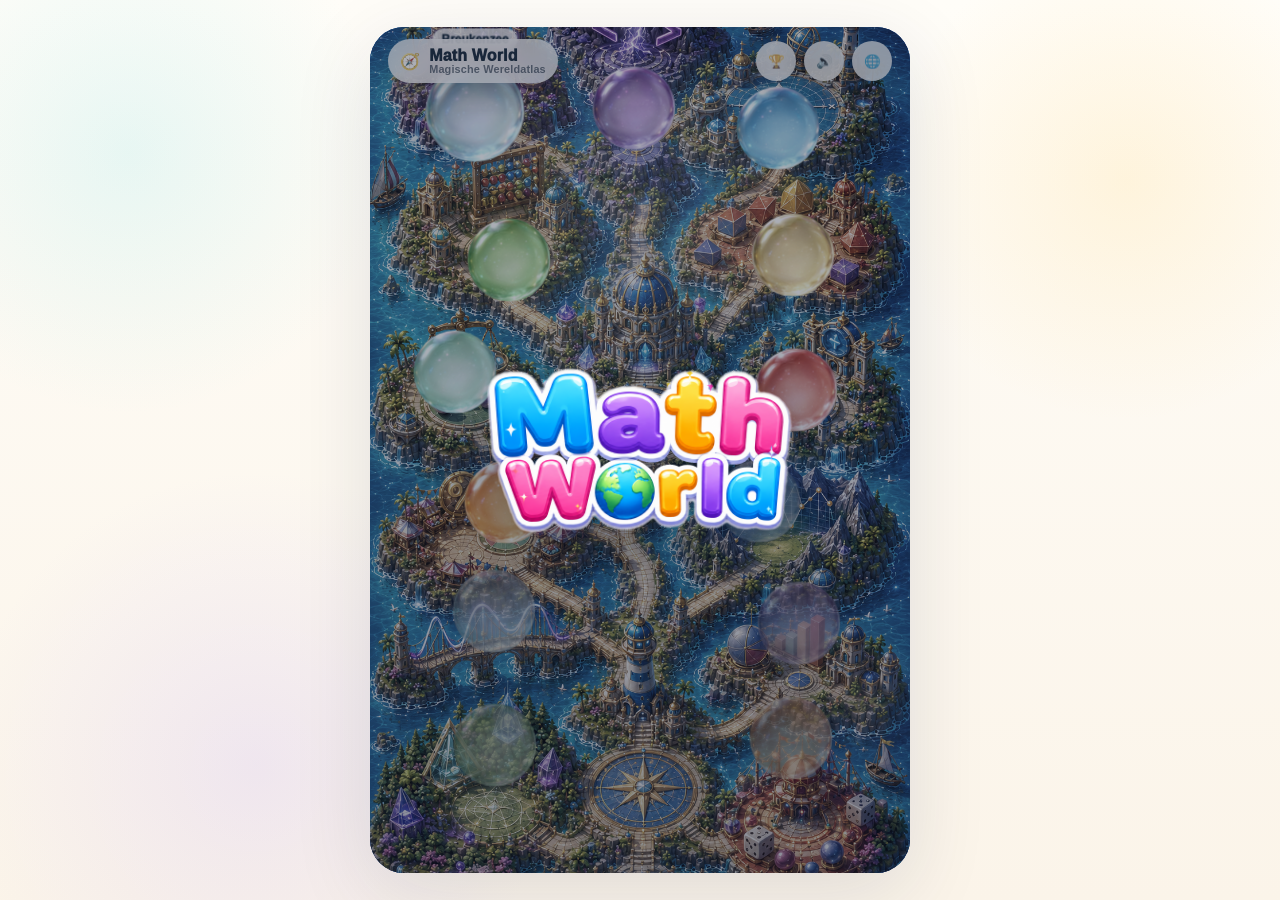
==== commit 6dfe430d: "ddf" ====
--- a/index.html
+++ b/index.html
@@ -3,7 +3,7 @@
 <head>
 <meta charset="UTF-8" />
 <meta name="viewport" content="width=device-width, initial-scale=1, maximum-scale=1, user-scalable=no" />
-<title>Math World v27.40 Ratio Dev Tools</title>
+<title>Math World v27.400 Ratio Dev Tools</title>
 <style>
   :root{
     --paper:#fffaf2;
@@ -1013,15 +1013,18 @@
   #phone[data-topic="numbertheory"]{ --phoneBg:url('assets/game-bg/bg-getallenbaai.png'); }
   #phone[data-topic="shapes"]{ --phoneBg:url('assets/game-bg/bg-vormeneiland.png'); }
   #phone[data-topic="equations"]{ --phoneBg:url('assets/game-bg/bg-vergelijkingenvallei.png'); }
+  #phone[data-topic="percentages"]{ --phoneBg:url('assets/game-bg/bg-procentenhaven.png'); }
+  #phone[data-topic="ratios"]{ --phoneBg:url('assets/ratios/ratio-game-bg.png'); }
 
   .playPanel{
-    --panelTintTop: rgba(255,255,255,.24) !important;
-    --panelTintBottom: rgba(255,255,255,.42) !important;
+    --panelTintTop: rgba(255,255,255,.22) !important;
+    --panelTintBottom: rgba(255,255,255,.34) !important;
     background:
-      radial-gradient(circle at 36% 15%, rgba(255,255,255,.50), transparent 18%),
-      radial-gradient(circle at 75% 85%, rgba(120,221,174,.20), transparent 25%),
-      radial-gradient(circle at 16% 90%, rgba(165,141,240,.20), transparent 23%),
-      linear-gradient(180deg,rgba(206,244,255,.76),rgba(207,239,242,.62)) !important;
+      linear-gradient(180deg,var(--panelTintTop),var(--panelTintBottom)),
+      radial-gradient(circle at 36% 15%, rgba(255,255,255,.34), transparent 18%),
+      radial-gradient(circle at 75% 85%, rgba(120,221,174,.16), transparent 25%),
+      radial-gradient(circle at 16% 90%, rgba(165,141,240,.16), transparent 23%),
+      var(--gameBg) center/cover no-repeat !important;
     border:2px solid rgba(115,202,238,.55) !important;
     backdrop-filter: blur(2px);
   }
@@ -4511,6 +4514,193 @@
   .ratioFooter{
     pointer-events:auto !important;
     z-index:60 !important;
+  }
+</style>
+
+
+<style id="bubble-png-skin-v53">
+  /* v53 — high-quality translucent PNG bubble spheres.
+     Wereldkaartknoppen zijn groter; spelbubbles gebruiken dezelfde glasbol-stijl,
+     met HTML-tekst erboven voor leesbaarheid. */
+
+  .mapPin,
+  .bubble.answerMapPin{
+    --mapBubbleAsset:url('assets/ui/worldbtn-fractions.png');
+    --gameBubbleAsset:url('assets/ui/gamebubble-fractions.png');
+  }
+
+  .mapPin[data-topic="fractions"], .mapPin[data-world="breukenzee"], .bubble.answerMapPin[data-topic="fractions"]{--mapBubbleAsset:url('assets/ui/worldbtn-fractions.png');--gameBubbleAsset:url('assets/ui/gamebubble-fractions.png');}
+  .mapPin[data-topic="inequalities"], .mapPin[data-world="ongelijkhedenstorm"], .bubble.answerMapPin[data-topic="inequalities"]{--mapBubbleAsset:url('assets/ui/worldbtn-inequalities.png');--gameBubbleAsset:url('assets/ui/gamebubble-inequalities.png');}
+  .mapPin[data-topic="coordinates"], .mapPin[data-world="coordinatenbaai"], .bubble.answerMapPin[data-topic="coordinates"]{--mapBubbleAsset:url('assets/ui/worldbtn-coordinates.png');--gameBubbleAsset:url('assets/ui/gamebubble-coordinates.png');}
+  .mapPin[data-topic="numbertheory"], .mapPin[data-world="getallenbaai"], .bubble.answerMapPin[data-topic="numbertheory"]{--mapBubbleAsset:url('assets/ui/worldbtn-numbertheory.png');--gameBubbleAsset:url('assets/ui/gamebubble-numbertheory.png');}
+  .mapPin[data-topic="shapes"], .mapPin[data-world="vormeneiland"], .bubble.answerMapPin[data-topic="shapes"]{--mapBubbleAsset:url('assets/ui/worldbtn-shapes.png');--gameBubbleAsset:url('assets/ui/gamebubble-shapes.png');}
+  .mapPin[data-topic="equations"], .mapPin[data-world="vergelijkingenvallei"], .bubble.answerMapPin[data-topic="equations"]{--mapBubbleAsset:url('assets/ui/worldbtn-equations.png');--gameBubbleAsset:url('assets/ui/gamebubble-equations.png');}
+  .mapPin[data-topic="percentages"], .mapPin[data-world="procentenhaven"], .bubble.answerMapPin[data-topic="percentages"]{--mapBubbleAsset:url('assets/ui/worldbtn-percentages.png');--gameBubbleAsset:url('assets/ui/gamebubble-percentages.png');}
+  .mapPin[data-topic="ratios"], .mapPin[data-world="verhoudingenhaven"]{--mapBubbleAsset:url('assets/ui/worldbtn-ratios.png');}
+  .mapPin[data-world="grafiekgebergte"]{--mapBubbleAsset:url('assets/ui/worldbtn-coordinates.png');}
+  .mapPin[data-world="functiefjord"]{--mapBubbleAsset:url('assets/ui/worldbtn-fractions.png');}
+  .mapPin[data-world="statistiekbaai"]{--mapBubbleAsset:url('assets/ui/worldbtn-inequalities.png');}
+  .mapPin[data-world="meetkundewoud"]{--mapBubbleAsset:url('assets/ui/worldbtn-numbertheory.png');}
+  .mapPin[data-world="tel-kanskaravaan"]{--mapBubbleAsset:url('assets/ui/worldbtn-percentages.png');}
+
+  .worldMapPins .mapPin,
+  .worldMapPins .topicBtn.mapPin,
+  .worldMapPins button.mapPin,
+  .worldMapPins .mapPin[data-topic],
+  .worldMapPins .mapPin[data-world]{
+    --pinSize:clamp(64px, 11vw, 90px) !important;
+  }
+
+  .mapPin,
+  .worldMapPins .mapPin{
+    background-color:transparent !important;
+    background-image:var(--mapBubbleAsset) !important;
+    background-repeat:no-repeat !important;
+    background-size:138% 138% !important;
+    background-position:50% 45% !important;
+    box-shadow:none !important;
+    border:0 !important;
+    opacity:1 !important;
+    overflow:visible !important;
+    filter:none;
+  }
+
+  .mapPin::before,
+  .mapPin::after{
+    display:none !important;
+  }
+
+  .mapPin.active,
+  .mapPin.atlasSelected,
+  .worldMapPins .mapPin.active,
+  .worldMapPins .mapPin.atlasSelected{
+    transform:translate(-50%,-50%) scale(1.10) !important;
+    filter:brightness(1.03) saturate(1.04) drop-shadow(0 12px 18px rgba(8,22,48,.20));
+    box-shadow:none !important;
+  }
+
+  .mapPin.completed,
+  .mapPin.rewardTier1,
+  .mapPin.rewardTier2,
+  .mapPin.rewardTier3{
+    box-shadow:none !important;
+    filter:drop-shadow(0 8px 16px rgba(8,22,48,.15));
+  }
+
+  .mapPin.locked{
+    opacity:.52 !important;
+    filter:grayscale(.42) saturate(.72);
+  }
+
+  .bubble.answerMapPin{
+    position:absolute;
+    border:0 !important;
+    padding:0 !important;
+    margin:0 !important;
+    border-radius:999px !important;
+    background:transparent !important;
+    box-shadow:none !important;
+    opacity:1;
+    overflow:visible !important;
+    display:flex;
+    align-items:center;
+    justify-content:center;
+    transform-origin:center center;
+    transition:filter .15s ease, opacity .2s ease, transform .15s ease;
+  }
+
+  .bubble.answerMapPin::before,
+  .bubble.answerMapPin::after{
+    display:none !important;
+  }
+
+  .bubble.answerMapPin .bubbleOrb{
+    display:block !important;
+    position:absolute;
+    inset:-11% -9% -15% -9% !important;
+    border:0 !important;
+    border-radius:999px !important;
+    background-image:var(--gameBubbleAsset) !important;
+    background-color:transparent !important;
+    background-position:50% 45% !important;
+    background-size:138% 138% !important;
+    background-repeat:no-repeat !important;
+    box-shadow:none !important;
+    opacity:1 !important;
+    overflow:visible !important;
+    pointer-events:none;
+  }
+
+  .bubble.answerMapPin:active{
+    transform:scale(.99);
+    filter:brightness(1.04);
+  }
+
+  .bubble.answerMapPin.correct .bubbleOrb{
+    background-image:url('assets/ui/gamebubble-success.png') !important;
+    animation:pop .42s ease forwards;
+  }
+
+  .bubble.answerMapPin.wrong .bubbleOrb{
+    background-image:url('assets/ui/gamebubble-error.png') !important;
+    animation:shake .28s ease;
+  }
+
+  .bubble.answerMapPin .modelWrap,
+  .bubble.answerMapPin .coordBubbleWrap,
+  .bubble.answerMapPin .shapeBubbleWrap,
+  .bubble.answerMapPin .numberBubbleText{
+    position:relative;
+    z-index:3;
+  }
+
+  .bubble.answerMapPin .modelWrap,
+  .bubble.answerMapPin .coordBubbleWrap,
+  .bubble.answerMapPin .shapeBubbleWrap{
+    width:70%;
+    height:70%;
+    filter:drop-shadow(0 1px 1px rgba(255,255,255,.14)) drop-shadow(0 2px 4px rgba(7,19,42,.14));
+  }
+
+  .bubble.answerMapPin .numberBubbleText{
+    min-width:0 !important;
+    min-height:0 !important;
+    max-width:78% !important;
+    padding:0 .08em !important;
+    border-radius:0 !important;
+    background:transparent !important;
+    border:0 !important;
+    box-shadow:none !important;
+    backdrop-filter:none !important;
+    font-size:var(--bubbleFont, clamp(24px, 3.2vw, 40px));
+    font-weight:1000;
+    color:#102645;
+    text-shadow:0 1px 0 rgba(255,255,255,.38), 0 0 10px rgba(255,255,255,.12);
+    letter-spacing:-.045em;
+    line-height:1;
+    white-space:normal;
+    overflow-wrap:anywhere;
+    text-align:center;
+  }
+
+  .bubble.answerMapPin .numberBubbleText.fractionBubbleText{
+    font-size:var(--bubbleFont, clamp(21px, 2.9vw, 34px)) !important;
+    line-height:1;
+  }
+
+  @media(max-width:430px){
+    .worldMapPins .mapPin,
+    .worldMapPins .topicBtn.mapPin,
+    .worldMapPins button.mapPin,
+    .worldMapPins .mapPin[data-topic],
+    .worldMapPins .mapPin[data-world]{--pinSize:clamp(60px, 14vw, 84px) !important;}
+
+    .bubble.answerMapPin .bubbleOrb{
+      inset:-9% -8% -13% -8% !important;
+      background-size:138% 138% !important;
+    }
+
+    .bubble.answerMapPin .numberBubbleText{font-size:var(--bubbleFont, clamp(22px, 6.8vw, 34px));}
   }
 </style>
 
@@ -10780,7 +10970,7 @@
     const rect = stage.getBoundingClientRect();
     const w = rect.width;
     const h = rect.height;
-    const size = Math.max(88, Math.min(118, Math.floor(Math.min(w * 0.28, h * 0.25))));
+    const size = Math.max(80, Math.min(104, Math.floor(Math.min(w * 0.24, h * 0.215))));
     const margin = Math.max(10, Math.floor(size * 0.10));
     const footerSafe = Math.max(58, Math.floor(size * 0.45));
     const safeW = Math.max(size, w - size - margin * 2);
@@ -10800,17 +10990,67 @@
     }));
   }
 
+  function bubbleContentMetrics(item, baseSize){
+    const kind = item.kind || "figure";
+    const raw = String(item.label ?? item.value ?? "").trim();
+    const compactLength = raw.replace(/\s+/g, "").length;
+    const stageW = stage && stage.getBoundingClientRect ? stage.getBoundingClientRect().width : 360;
+
+    let width = baseSize;
+    let height = baseSize;
+    let font = Math.round(baseSize * 0.39);
+
+    if(kind === "number"){
+      const isFraction = /^-?\d+\/-?\d+$/.test(raw);
+      if(isFraction){
+        height = Math.round(baseSize * 1.04);
+        width = Math.round(baseSize * Math.min(1.26, 1.04 + compactLength * 0.035));
+        font = Math.round(baseSize * 0.31);
+      }else if(compactLength <= 2){
+        width = height = baseSize;
+        font = Math.round(baseSize * 0.40);
+      }else if(compactLength <= 4){
+        width = Math.round(baseSize * (1.00 + (compactLength - 2) * 0.13));
+        height = Math.round(baseSize * 0.98);
+        font = Math.round(baseSize * 0.37);
+      }else if(compactLength <= 7){
+        width = Math.round(baseSize * (1.28 + (compactLength - 4) * 0.11));
+        height = Math.round(baseSize * 0.92);
+        font = Math.round(baseSize * 0.31);
+      }else{
+        width = Math.round(Math.min(stageW * 0.44, baseSize * 2.10));
+        height = Math.round(baseSize * 0.88);
+        font = Math.round(baseSize * 0.25);
+      }
+    }else if(kind === "coordinate" || kind === "shape"){
+      width = height = Math.round(baseSize * 1.02);
+    }else{
+      width = height = baseSize;
+    }
+
+    width = Math.max(76, Math.min(width, Math.round(stageW * 0.46)));
+    height = Math.max(68, height);
+    return {width, height, font};
+  }
+
   function createBubble(item, pos, index){
     const el = document.createElement("button");
-    el.className = "bubble";
+    el.className = "bubble answerMapPin";
     el.type = "button";
     el.dataset.correct = item.correct ? "1" : "0";
     el.dataset.debugLabel = answerLabelForDebug(item);
+    el.dataset.topic = item.topic || selectedTopic || currentPathTopic || "fractions";
+    el.dataset.kind = item.kind || "figure";
     el.setAttribute("aria-label", item.kind === "number" ? `${tr("ariaValue")} ${item.value}` : item.kind === "coordinate" ? `${tr("ariaCoordinate")}` : item.kind === "shape" ? tr(item.labelKey || item.label) : `${tr("ariaFraction")} ${item.n}/${item.d}`);
-    el.style.left = pos.x + "px";
-    el.style.top = pos.y + "px";
-    el.style.width = pos.size + "px";
-    el.style.height = pos.size + "px";
+
+    const metrics = bubbleContentMetrics(item, pos.size);
+    const centerX = pos.x + pos.size / 2;
+    const centerY = pos.y + pos.size / 2;
+    el.style.left = Math.round(centerX - metrics.width / 2) + "px";
+    el.style.top = Math.round(centerY - metrics.height / 2) + "px";
+    el.style.width = metrics.width + "px";
+    el.style.height = metrics.height + "px";
+    el.style.setProperty("--bubbleFont", metrics.font + "px");
     el.style.setProperty("--tint", item.color[0]);
     el.style.setProperty("--ring", item.color[1]);
     el.style.animation = `float${index % 3} ${4.1 + (index%4)*.38}s ease-in-out infinite`;
@@ -14846,4 +15086,4 @@
 
 
 </body>
-</html>+</html>
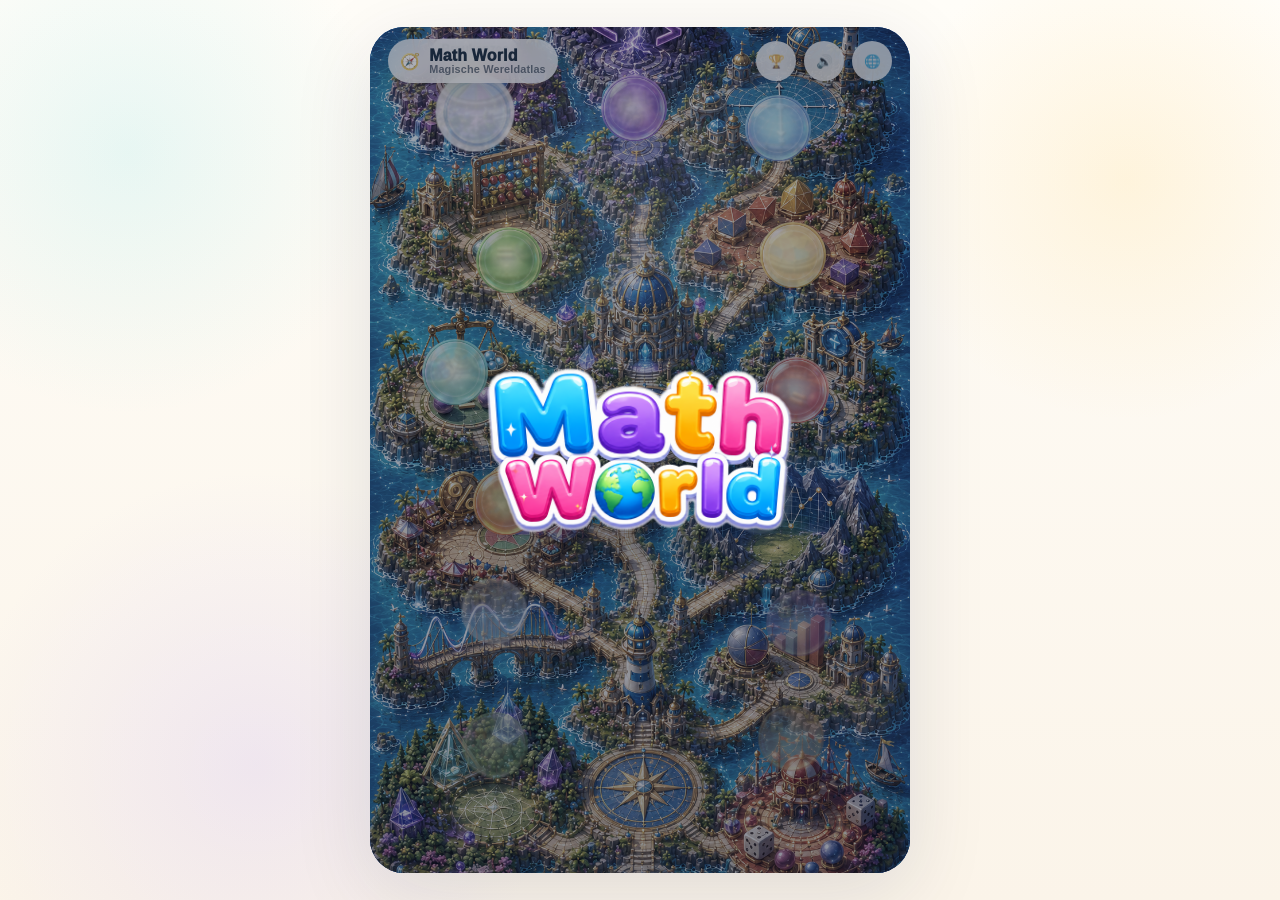
==== commit 8ede049d: "8888" ====
--- a/index.html
+++ b/index.html
@@ -1790,7 +1790,7 @@
     inset 0 -9px 16px rgba(20,35,72,.10) !important;
 }
 .mapPin.unlockedNext{
-  opacity:.94 !important;
+  opacity:.90 !important;
   filter:saturate(1.02) brightness(1) !important;
 }
 .mapPin.unlockedNext::after{
@@ -3704,6 +3704,24 @@
 #phone.ratioOpen.leaderboardOpen::after{z-index:210 !important;}
 #phone.ratioOpen .leaderboardPanel,
 #phone.ratioOpen .audioPanel{z-index:220 !important;}
+
+/* v59 — audio panel must also work on the base/world-map menu.
+   The panel lives outside #startOverlay, so it needs a higher z-index there. */
+#phone.mapAudioOpen .audioPanel{
+  z-index:260 !important;
+  top:calc(62px + env(safe-area-inset-top,0px)) !important;
+  right:12px !important;
+  bottom:auto !important;
+  width:min(286px, calc(100% - 24px)) !important;
+}
+@media(max-width:420px){
+  #phone.mapAudioOpen .audioPanel{
+    top:calc(58px + env(safe-area-inset-top,0px)) !important;
+    right:8px !important;
+    width:calc(100% - 16px) !important;
+  }
+}
+
 
 .ratioFishBubble{
   position:absolute;
@@ -4518,10 +4536,10 @@
 </style>
 
 
-<style id="bubble-png-skin-v53">
-  /* v53 — high-quality translucent PNG bubble spheres.
-     Wereldkaartknoppen zijn groter; spelbubbles gebruiken dezelfde glasbol-stijl,
-     met HTML-tekst erboven voor leesbaarheid. */
+<style id="bubble-png-skin-v57">
+  /* v56 — subtiele glass-bubbles.
+     Minder reflectie, lagere verzadiging, geen zware glamour-glow.
+     De wereldkaart blijft visueel dominant; de bubbels zijn rustige klikpunten. */
 
   .mapPin,
   .bubble.answerMapPin{
@@ -4548,7 +4566,7 @@
   .worldMapPins button.mapPin,
   .worldMapPins .mapPin[data-topic],
   .worldMapPins .mapPin[data-world]{
-    --pinSize:clamp(64px, 11vw, 90px) !important;
+    --pinSize:clamp(52px, 8.8vw, 72px) !important;
   }
 
   .mapPin,
@@ -4556,18 +4574,27 @@
     background-color:transparent !important;
     background-image:var(--mapBubbleAsset) !important;
     background-repeat:no-repeat !important;
-    background-size:138% 138% !important;
-    background-position:50% 45% !important;
+    background-size:112% 112% !important;
+    background-position:50% 46% !important;
     box-shadow:none !important;
     border:0 !important;
-    opacity:1 !important;
+    opacity:.90 !important;
     overflow:visible !important;
-    filter:none;
-  }
-
-  .mapPin::before,
+    filter:drop-shadow(0 7px 11px rgba(8,22,48,.10));
+  }
+
+  .mapPin::before{
+    display:none !important;
+  }
+
   .mapPin::after{
-    display:none !important;
+    content:"";
+    position:absolute;
+    inset:12% !important;
+    border-radius:999px;
+    border:1px solid rgba(255,255,255,.26);
+    box-shadow:inset 0 0 0 1px rgba(255,255,255,.07);
+    pointer-events:none;
   }
 
   .mapPin.active,
@@ -4575,7 +4602,7 @@
   .worldMapPins .mapPin.active,
   .worldMapPins .mapPin.atlasSelected{
     transform:translate(-50%,-50%) scale(1.10) !important;
-    filter:brightness(1.03) saturate(1.04) drop-shadow(0 12px 18px rgba(8,22,48,.20));
+    filter:brightness(1.02) saturate(.96) drop-shadow(0 9px 13px rgba(8,22,48,.14));
     box-shadow:none !important;
   }
 
@@ -4584,12 +4611,12 @@
   .mapPin.rewardTier2,
   .mapPin.rewardTier3{
     box-shadow:none !important;
-    filter:drop-shadow(0 8px 16px rgba(8,22,48,.15));
+    filter:drop-shadow(0 6px 10px rgba(8,22,48,.10));
   }
 
   .mapPin.locked{
-    opacity:.52 !important;
-    filter:grayscale(.42) saturate(.72);
+    opacity:.42 !important;
+    filter:grayscale(.50) saturate(.58);
   }
 
   .bubble.answerMapPin{
@@ -4600,7 +4627,7 @@
     border-radius:999px !important;
     background:transparent !important;
     box-shadow:none !important;
-    opacity:1;
+    opacity:.93;
     overflow:visible !important;
     display:flex;
     align-items:center;
@@ -4609,24 +4636,34 @@
     transition:filter .15s ease, opacity .2s ease, transform .15s ease;
   }
 
-  .bubble.answerMapPin::before,
+  .bubble.answerMapPin::before{
+    display:none !important;
+  }
+
   .bubble.answerMapPin::after{
-    display:none !important;
+    content:"";
+    position:absolute;
+    inset:14% !important;
+    border-radius:999px;
+    border:1px solid rgba(255,255,255,.22);
+    box-shadow:inset 0 0 0 1px rgba(255,255,255,.06);
+    pointer-events:none;
+    z-index:2;
   }
 
   .bubble.answerMapPin .bubbleOrb{
     display:block !important;
     position:absolute;
-    inset:-11% -9% -15% -9% !important;
+    inset:-2% -2% -3% -2% !important;
     border:0 !important;
     border-radius:999px !important;
     background-image:var(--gameBubbleAsset) !important;
     background-color:transparent !important;
-    background-position:50% 45% !important;
-    background-size:138% 138% !important;
+    background-position:50% 46% !important;
+    background-size:112% 112% !important;
     background-repeat:no-repeat !important;
     box-shadow:none !important;
-    opacity:1 !important;
+    opacity:.93 !important;
     overflow:visible !important;
     pointer-events:none;
   }
@@ -4659,13 +4696,14 @@
   .bubble.answerMapPin .shapeBubbleWrap{
     width:70%;
     height:70%;
-    filter:drop-shadow(0 1px 1px rgba(255,255,255,.14)) drop-shadow(0 2px 4px rgba(7,19,42,.14));
+    filter:drop-shadow(0 1px 1px rgba(255,255,255,.10)) drop-shadow(0 2px 3px rgba(7,19,42,.10));
   }
 
   .bubble.answerMapPin .numberBubbleText{
     min-width:0 !important;
     min-height:0 !important;
-    max-width:78% !important;
+    max-width:84% !important;
+    max-height:74% !important;
     padding:0 .08em !important;
     border-radius:0 !important;
     background:transparent !important;
@@ -4675,12 +4713,25 @@
     font-size:var(--bubbleFont, clamp(24px, 3.2vw, 40px));
     font-weight:1000;
     color:#102645;
-    text-shadow:0 1px 0 rgba(255,255,255,.38), 0 0 10px rgba(255,255,255,.12);
+    text-shadow:0 1px 0 rgba(255,255,255,.32), 0 0 7px rgba(255,255,255,.08);
+    letter-spacing:-.035em;
+    line-height:1.02;
+    white-space:normal;
+    overflow-wrap:normal;
+    word-break:normal;
+    hyphens:none;
+    text-align:center;
+  }
+
+  .bubble.answerMapPin .numberBubbleText.longWord{
+    white-space:nowrap;
+    max-width:88% !important;
     letter-spacing:-.045em;
-    line-height:1;
-    white-space:normal;
-    overflow-wrap:anywhere;
-    text-align:center;
+  }
+
+  .bubble.answerMapPin .numberBubbleText.multiWord{
+    max-width:86% !important;
+    line-height:1.04;
   }
 
   .bubble.answerMapPin .numberBubbleText.fractionBubbleText{
@@ -4693,11 +4744,11 @@
     .worldMapPins .topicBtn.mapPin,
     .worldMapPins button.mapPin,
     .worldMapPins .mapPin[data-topic],
-    .worldMapPins .mapPin[data-world]{--pinSize:clamp(60px, 14vw, 84px) !important;}
+    .worldMapPins .mapPin[data-world]{--pinSize:clamp(49px, 11.5vw, 68px) !important;}
 
     .bubble.answerMapPin .bubbleOrb{
-      inset:-9% -8% -13% -8% !important;
-      background-size:138% 138% !important;
+      inset:-2% -2% -3% -2% !important;
+      background-size:112% 112% !important;
     }
 
     .bubble.answerMapPin .numberBubbleText{font-size:var(--bubbleFont, clamp(22px, 6.8vw, 34px));}
@@ -4744,18 +4795,18 @@
     </div>
 
     <div class="audioPanel hidden" id="audioPanel" role="dialog" aria-label="Geluid aanpassen">
-      <div class="audioPanelTitle">Geluid</div>
+      <div class="audioPanelTitle" id="audioPanelTitle">Geluid</div>
       <label class="audioRow" for="musicVolume">
-        <span>Muziek</span>
+        <span id="musicVolumeLabel">Muziek</span>
         <input id="musicVolume" type="range" min="0" max="100" value="35">
         <span class="audioValue" id="musicVolumeValue">35%</span>
       </label>
       <label class="audioRow" for="sfxVolume">
-        <span>Effecten</span>
+        <span id="sfxVolumeLabel">Effecten</span>
         <input id="sfxVolume" type="range" min="0" max="100" value="70">
         <span class="audioValue" id="sfxVolumeValue">70%</span>
       </label>
-      <div class="audioHint">Muziek: plaats de gekozen mp3's exact met hun originele naam in assets/audio/</div>
+      <div class="audioHint" id="audioHint">Muziek/SFX: plaats bestanden met de namen uit assets/audio/AUDIO_TODO.txt in assets/audio/</div>
     </div>
 
     <div class="toast" id="toast">Goed</div>
@@ -5062,7 +5113,7 @@
 
         <footer class="footer ratioFooter">
           <div class="bulb">💡</div>
-          <div class="hintText" id="ratioHintText">kortste route</div>
+          <div class="hintText" id="ratioHintText">Kortste route</div>
           <select class="langSelect" id="ratioLangSelMini" aria-label="Taal kiezen">
             <option value="nl">NL</option>
             <option value="en">EN</option>
@@ -5150,10 +5201,16 @@
   const rankBtn = document.getElementById("rankBtn");
   const audioBtn = document.getElementById("audioBtn");
   const audioPanel = document.getElementById("audioPanel");
+  const audioPanelTitle = document.getElementById("audioPanelTitle");
   const musicVolumeSlider = document.getElementById("musicVolume");
   const sfxVolumeSlider = document.getElementById("sfxVolume");
+  const musicVolumeLabel = document.getElementById("musicVolumeLabel");
+  const sfxVolumeLabel = document.getElementById("sfxVolumeLabel");
   const musicVolumeValue = document.getElementById("musicVolumeValue");
   const sfxVolumeValue = document.getElementById("sfxVolumeValue");
+  const audioHint = document.getElementById("audioHint");
+  const ratioAudioBtnMain = document.getElementById("ratioAudioBtn");
+  const ratioLangSelMiniMain = document.getElementById("ratioLangSelMini");
   const mapRankBtn = document.getElementById("mapRankBtn");
   const profilePanel = document.getElementById("profilePanel");
   const playerNameInput = document.getElementById("playerNameInput");
@@ -5431,6 +5488,38 @@
     }
   };
 
+  /* v58 — correcte wereldkaart- en roadmapvertalingen */
+  Object.assign(ATLAS_WORLD_I18N.tl, {
+    fractions:{title:"Dagat ng Praksyon", desc:"Kilalanin, ihambing, at ayusin ang mga praksyon."},
+    inequalities:{title:"Bagyo ng Di-pagkakapantay", desc:"Linya ng bilang, mas malaki/mas maliit, at mga di-pagkakapantay."},
+    coordinates:{title:"Look ng Koordinado", desc:"Basahin, ilagay, at ilipat ang mga punto."},
+    numbertheory:{title:"Look ng Bilang", desc:"Mga multiple, tagahati, at prime number."},
+    shapes:{title:"Pulo ng Hugis", desc:"Mga hugis sa patag, katangian, at simetriya."},
+    equations:{title:"Lambak ng Ekwasyon", desc:"Balanseng timbangan, unknowns, at mga hakbang sa paglutas."},
+    percentages:{title:"Daungan ng Porsiyento", desc:"Porsiyento, diskwento, at baliktad na pag-iisip."},
+    ratios:{title:"Daungan ng Ratio", desc:"Bumuo ng mga ratio gamit ang matatalinong bula."},
+    grafiekgebergte:{title:"Bundok ng Graph", desc:"Malapit na: magbasa at gumawa ng graph."},
+    functiefjord:{title:"Fjord ng Function", desc:"Malapit na: function, talahanayan, at graph."},
+    statistiekbaai:{title:"Look ng Estadistika", desc:"Malapit na: datos, mean, at mga chart."},
+    meetkundewoud:{title:"Gubat ng Heometriya", desc:"Malapit na: heometriya at constructions."},
+    "tel-kanskaravaan":{title:"Karaban ng Probability", desc:"Malapit na: pagbibilang, chance, at experiments."}
+  });
+  Object.assign(ROADMAP_I18N.tl, {
+    ratios:{title:"Daungan ng Ratio", labels:["Simula","Ihambing","Iskala","Talahanayan","Halo","Resipe","Proporsiyonalidad","Pangwakas na hamon"]},
+    fractions:{title:"Dagat ng Praksyon", labels:["Simula","Kilalanin","Katumbas","Ihambing","Ayusin","Pangwakas na hamon"]},
+    inequalities:{title:"Bagyo ng Di-pagkakapantay", labels:["Simula","Linya ng bilang","> at <","≥ at ≤","Lutasin","Pangwakas na hamon"]},
+    coordinates:{title:"Look ng Koordinado", labels:["Simula","Basahin ang punto","Ilagay ang punto","Kuwadrante","Ilipat","Pangwakas na hamon"]},
+    numbers:{title:"Look ng Bilang", labels:["Simula","Mga multiple","Mga tagahati","Prime numbers","Negatibong bilang","Pangwakas na hamon"]},
+    shapes:{title:"Pulo ng Hugis", labels:["Simula","Hugis sa patag","Katangian","Simetriya","Anggulo","Pangwakas na hamon"]},
+    equations:{title:"Lambak ng Ekwasyon", labels:["Simula","Balanseng timbangan","Hanapin ang x","Hakbang-hakbang","Panaklong","Pangwakas na hamon"]},
+    percentages:{title:"Daungan ng Porsiyento", labels:["Simula","Bahagi ng kabuuan","Diskwento","Dagdagan","Baliktarin","Pangwakas na hamon"]},
+    graphs:{title:"Bundok ng Graph", labels:["Simula","Mga axis","Mga punto","Basahin ang linya","Taas/baba","Pangwakas na hamon"]},
+    functions:{title:"Fjord ng Function", labels:["Simula","Input-output","Talahanayan","Rule","Graph","Pangwakas na hamon"]},
+    statistics:{title:"Look ng Estadistika", labels:["Simula","Datos","Mean","Median","Mga chart","Pangwakas na hamon"]},
+    probability:{title:"Karaban ng Probability", labels:["Simula","Mga salitang pang-chance","Praksyon bilang chance","Dice","Pagsamahin","Pangwakas na hamon"]}
+  });
+
+
   function langPackFor(dict){
     return dict[currentLang] || dict.nl || {};
   }
@@ -5463,7 +5552,7 @@
 
   const I18N = {
     nl: {
-      htmlLang:"nl", title:"Wiskunde Bubble Pop", intro:"Kies een wereld. De engine blijft dezelfde: bubbels poppen, score halen, korte rondes op smartphone.", lang:"Taal",
+      htmlLang:"nl", title:"Wiskunde Bubble Pop", intro:"Kies een wereld. De engine blijft dezelfde: bubbels poppen, score halen, korte rondes op smartphone.", lang:"Taal", audioLabel:"Geluid", audioAdjust:"Geluid aanpassen", audioTitle:"Geluid", musicLabel:"Muziek", sfxLabel:"Effecten", audioNow:"Nu", audioHintMissing:"Muziek: plaats de gekozen mp3\'s exact met hun originele naam in assets/audio/",
       start:"Start", restart:"Opnieuw", menu:"Terug", skip:"Skip", next:"Volgende", done:"Klaar", score:"Score", rounds:"Rondes", played:"Je speelde topic:",
       fractionsTitle:"🫧 Breukenzee", fractionsDesc:"Gelijke breuken, breukbeelden en vergelijken.",
       inequalitiesTitle:"⚡ Ongelijkhedenstorm", inequalitiesDesc:"Pop waarden die passen bij x > 3 of x ≤ −2.",
@@ -5529,7 +5618,7 @@
       ariaValue:"Waarde", ariaFraction:"Breukmodel", ariaCoordinate:"Punt", good:"Goed!", wrong:"Niet deze", fits:"past!", notFits:"past niet", fullscreenDenied:"Fullscreen niet toegestaan", fullscreen:"Volledig scherm"
     },
     en: {
-      htmlLang:"en", title:"Math Bubble Pop", intro:"Choose a math world and start a short round.", lang:"Language",
+      htmlLang:"en", title:"Math Bubble Pop", intro:"Choose a math world and start a short round.", lang:"Language", audioLabel:"Sound", audioAdjust:"Adjust sound", audioTitle:"Sound", musicLabel:"Music", sfxLabel:"Effects", audioNow:"Now", audioHintMissing:"Music/SFX: place files with the names from assets/audio/AUDIO_TODO.txt in assets/audio/.",
       start:"Start", restart:"Play again", menu:"Back", skip:"Skip", next:"Next", done:"Finished", score:"Score", rounds:"Rounds", played:"You played topic:",
       fractionsTitle:"🫧 Fraction Sea", fractionsDesc:"Equivalent fractions, fraction pictures, and comparing.",
       inequalitiesTitle:"⚡ Inequality Storm", inequalitiesDesc:"Pop values that fit x > 3 or x ≤ −2.",
@@ -5595,7 +5684,7 @@
       ariaValue:"Value", ariaFraction:"Fraction model", ariaCoordinate:"Point", good:"Good!", wrong:"Not this one", fits:"fits!", notFits:"does not fit", fullscreenDenied:"Fullscreen not allowed", fullscreen:"Fullscreen"
     },
     fr: {
-      htmlLang:"fr", title:"Maths Bubble Pop", intro:"Choisis un monde. Le moteur reste le même : éclate les bulles, gagne des points et joue de courtes manches sur smartphone.", lang:"Langue",
+      htmlLang:"fr", title:"Maths Bubble Pop", intro:"Choisis un monde. Le moteur reste le même : éclate les bulles, gagne des points et joue de courtes manches sur smartphone.", lang:"Langue", audioLabel:"Son", audioAdjust:"Régler le son", audioTitle:"Son", musicLabel:"Musique", sfxLabel:"Effets", audioNow:"Actuel", audioHintMissing:"Musique/SFX : place les fichiers avec les noms de assets/audio/AUDIO_TODO.txt dans assets/audio/.",
       start:"Démarrer", restart:"Rejouer", menu:"Retour", skip:"Passer", next:"Suivant", done:"Terminé", score:"Score", rounds:"Manches", played:"Tu as joué le thème :",
       fractionsTitle:"🫧 Mer des fractions", fractionsDesc:"Fractions équivalentes, représentations et comparaisons.",
       inequalitiesTitle:"⚡ Tempête d’inégalités", inequalitiesDesc:"Éclate les valeurs qui conviennent à x > 3 ou x ≤ −2.",
@@ -5661,7 +5750,7 @@
       ariaValue:"Valeur", ariaFraction:"Modèle de fraction", ariaCoordinate:"Point", good:"Bien !", wrong:"Pas celle-ci", fits:"convient !", notFits:"ne convient pas", fullscreenDenied:"Plein écran non autorisé", fullscreen:"Plein écran"
     },
     tl: {
-      htmlLang:"tl", title:"Math Bubble Pop", intro:"Pumili ng mundo. Pareho pa rin ang laro: pumutok ng bubbles, kumuha ng puntos, at maglaro ng maiikling round sa smartphone.", lang:"Wika",
+      htmlLang:"tl", title:"Math Bubble Pop", intro:"Pumili ng mundo. Pareho pa rin ang laro: pumutok ng bubbles, kumuha ng puntos, at maglaro ng maiikling round sa smartphone.", lang:"Wika", audioLabel:"Tunog", audioAdjust:"Ayusin ang tunog", audioTitle:"Tunog", musicLabel:"Musika", sfxLabel:"Mga epekto", audioNow:"Ngayon", audioHintMissing:"Musika/SFX: ilagay ang files gamit ang mga pangalan sa assets/audio/AUDIO_TODO.txt sa assets/audio/.",
       start:"Simulan", restart:"Ulitin", menu:"Balik", skip:"Laktawan", next:"Sunod", done:"Tapos", score:"Iskor", rounds:"Mga round", played:"Nilalaro mong paksa:",
       fractionsTitle:"🫧 Dagat ng Fractions", fractionsDesc:"Magkakaparehong fractions, larawan ng fractions, at paghahambing.",
       inequalitiesTitle:"⚡ Bagyo ng Inequalities", inequalitiesDesc:"Pumutok ng mga value na tugma sa x > 3 o x ≤ −2.",
@@ -7331,6 +7420,10 @@
     localStorage.setItem("bubblePopLang", currentLang);
     if(langSel) langSel.value = currentLang;
     if(langSelMini) langSelMini.value = currentLang;
+    if(ratioLangSelMiniMain) ratioLangSelMiniMain.value = currentLang;
+    document.querySelectorAll('select.langSelect, select#ratioLangSelMini').forEach(sel => {
+      if(sel && sel.value !== currentLang) sel.value = currentLang;
+    });
     if(atlasLangMenu) atlasLangMenu.querySelectorAll("button[data-lang]").forEach(btn => {
       btn.classList.toggle("active", btn.dataset.lang === currentLang);
     });
@@ -7351,6 +7444,12 @@
     ui.title.textContent = tr("title");
     ui.intro.textContent = tr("intro");
     ui.langLabel.textContent = tr("lang");
+    if(audioPanelTitle) audioPanelTitle.textContent = tr("audioTitle");
+    if(musicVolumeLabel) musicVolumeLabel.textContent = tr("musicLabel");
+    if(sfxVolumeLabel) sfxVolumeLabel.textContent = tr("sfxLabel");
+    if(audioPanel) audioPanel.setAttribute("aria-label", tr("audioAdjust"));
+    [audioBtn, atlasAudioBtn, ratioAudioBtnMain].forEach(btn => { if(btn) btn.setAttribute("aria-label", tr("audioLabel")); });
+    updateAudioUI();
     ui.startBtn.textContent = tr("start");
     ui.restartBtn.textContent = tr("restart");
     if(endPathBtn) endPathBtn.textContent = tr("endBackToPath");
@@ -9408,6 +9507,7 @@
     data.forEach((item, i) => {
       const el = createBubble(item, positions[i], i);
       stage.appendChild(el);
+      requestAnimationFrame(() => fitBubbleText(el, item));
       item.el = el;
       bubbles.push(item);
     });
@@ -10970,17 +11070,17 @@
     const rect = stage.getBoundingClientRect();
     const w = rect.width;
     const h = rect.height;
-    const size = Math.max(80, Math.min(104, Math.floor(Math.min(w * 0.24, h * 0.215))));
-    const margin = Math.max(10, Math.floor(size * 0.10));
-    const footerSafe = Math.max(58, Math.floor(size * 0.45));
+    const size = Math.max(72, Math.min(92, Math.floor(Math.min(w * 0.215, h * 0.19))));
+    const margin = Math.max(12, Math.floor(size * 0.16));
+    const footerSafe = Math.max(58, Math.floor(size * 0.48));
     const safeW = Math.max(size, w - size - margin * 2);
     const safeH = Math.max(size, h - size - margin * 2 - footerSafe);
 
     const templates = {
-      5: [[.21,.20],[.74,.20],[.49,.43],[.23,.68],[.70,.68]],
-      6: [[.18,.18],[.76,.18],[.48,.38],[.80,.52],[.21,.64],[.50,.76]],
-      7: [[.18,.17],[.76,.17],[.48,.36],[.80,.49],[.20,.60],[.50,.74],[.78,.73]],
-      8: [[.17,.15],[.50,.14],[.79,.17],[.28,.35],[.70,.38],[.18,.61],[.50,.73],[.80,.62]]
+      5: [[.19,.19],[.77,.19],[.49,.42],[.23,.69],[.73,.69]],
+      6: [[.16,.17],[.80,.17],[.48,.38],[.81,.54],[.18,.64],[.50,.77]],
+      7: [[.16,.16],[.80,.16],[.48,.35],[.82,.50],[.18,.60],[.50,.75],[.80,.74]],
+      8: [[.15,.15],[.50,.13],[.82,.16],[.27,.35],[.72,.36],[.17,.62],[.50,.75],[.82,.61]]
     };
     const pos = templates[count] || templates[6];
     return pos.map(([px,py]) => ({
@@ -10994,43 +11094,100 @@
     const kind = item.kind || "figure";
     const raw = String(item.label ?? item.value ?? "").trim();
     const compactLength = raw.replace(/\s+/g, "").length;
-    const stageW = stage && stage.getBoundingClientRect ? stage.getBoundingClientRect().width : 360;
-
-    let width = baseSize;
-    let height = baseSize;
-    let font = Math.round(baseSize * 0.39);
+    const words = raw.split(/\s+/).filter(Boolean);
+    const longestWord = words.reduce((m,w) => Math.max(m, w.length), 0);
+    const hasLetters = /[A-Za-zÀ-ÖØ-öø-ÿĀ-ž]/.test(raw);
+    const stageRect = stage && stage.getBoundingClientRect ? stage.getBoundingClientRect() : {width:360, height:420};
+    const stageW = stageRect.width || 360;
+
+    let diameter = baseSize;
+    let font = Math.round(baseSize * 0.38);
 
     if(kind === "number"){
       const isFraction = /^-?\d+\/-?\d+$/.test(raw);
-      if(isFraction){
-        height = Math.round(baseSize * 1.04);
-        width = Math.round(baseSize * Math.min(1.26, 1.04 + compactLength * 0.035));
-        font = Math.round(baseSize * 0.31);
+      if(hasLetters){
+        // Text answers need width. Never break a word like "verschuiving" in two parts.
+        const wordFactor = longestWord >= 13 ? 1.54 : longestWord >= 10 ? 1.42 : longestWord >= 8 ? 1.30 : longestWord >= 6 ? 1.16 : 1.04;
+        const multiFactor = words.length >= 3 ? 1.42 : words.length === 2 ? 1.28 : 1.00;
+        diameter = Math.round(baseSize * Math.max(wordFactor, multiFactor));
+        font = Math.round(baseSize * (longestWord >= 13 ? 0.155 : longestWord >= 10 ? 0.178 : longestWord >= 8 ? 0.205 : longestWord >= 6 ? 0.24 : 0.30));
+        if(words.length >= 2) font = Math.min(font, Math.round(baseSize * 0.22));
+      }else if(isFraction){
+        if(compactLength <= 3){
+          diameter = Math.round(baseSize * 1.02);
+          font = Math.round(baseSize * 0.30);
+        }else if(compactLength <= 5){
+          diameter = Math.round(baseSize * 1.12);
+          font = Math.round(baseSize * 0.28);
+        }else{
+          diameter = Math.round(baseSize * 1.22);
+          font = Math.round(baseSize * 0.24);
+        }
       }else if(compactLength <= 2){
-        width = height = baseSize;
-        font = Math.round(baseSize * 0.40);
+        diameter = baseSize;
+        font = Math.round(baseSize * 0.39);
       }else if(compactLength <= 4){
-        width = Math.round(baseSize * (1.00 + (compactLength - 2) * 0.13));
-        height = Math.round(baseSize * 0.98);
-        font = Math.round(baseSize * 0.37);
+        diameter = Math.round(baseSize * 1.08);
+        font = Math.round(baseSize * 0.34);
       }else if(compactLength <= 7){
-        width = Math.round(baseSize * (1.28 + (compactLength - 4) * 0.11));
-        height = Math.round(baseSize * 0.92);
-        font = Math.round(baseSize * 0.31);
+        diameter = Math.round(baseSize * 1.20);
+        font = Math.round(baseSize * 0.28);
       }else{
-        width = Math.round(Math.min(stageW * 0.44, baseSize * 2.10));
-        height = Math.round(baseSize * 0.88);
-        font = Math.round(baseSize * 0.25);
+        diameter = Math.round(Math.min(stageW * 0.34, baseSize * 1.38));
+        font = Math.round(baseSize * 0.22);
       }
     }else if(kind === "coordinate" || kind === "shape"){
-      width = height = Math.round(baseSize * 1.02);
+      diameter = Math.round(baseSize * 1.00);
+      font = Math.round(baseSize * 0.32);
     }else{
-      width = height = baseSize;
-    }
-
-    width = Math.max(76, Math.min(width, Math.round(stageW * 0.46)));
-    height = Math.max(68, height);
-    return {width, height, font};
+      diameter = baseSize;
+      font = Math.round(baseSize * 0.36);
+    }
+
+    const maxDiameter = Math.round(Math.min(stageW * 0.36, 146));
+    diameter = Math.max(72, Math.min(diameter, maxDiameter));
+    return {width: diameter, height: diameter, font};
+  }
+
+  function fitBubbleText(el, item){
+    if(!el || !item || item.kind !== "number") return;
+    const wrap = el.querySelector(".numberBubbleText");
+    if(!wrap) return;
+    const raw = String(item.label ?? item.value ?? "").trim();
+    const words = raw.split(/\s+/).filter(Boolean);
+    const longestWord = words.reduce((m,w) => Math.max(m, w.length), 0);
+    const hasLetters = /[A-Za-zÀ-ÖØ-öø-ÿĀ-ž]/.test(raw);
+    wrap.classList.toggle("longWord", hasLetters && words.length === 1 && longestWord >= 7);
+    wrap.classList.toggle("multiWord", hasLetters && words.length >= 2);
+    if(!hasLetters) return;
+
+    const stageRect = stage && stage.getBoundingClientRect ? stage.getBoundingClientRect() : {width:360};
+    const maxDiameter = Math.round(Math.min((stageRect.width || 360) * 0.38, 158));
+    let w = el.offsetWidth || parseFloat(el.style.width) || 92;
+    let h = el.offsetHeight || parseFloat(el.style.height) || w;
+    let font = parseFloat(getComputedStyle(wrap).fontSize) || parseFloat(el.style.getPropertyValue("--bubbleFont")) || 18;
+    const minFont = longestWord >= 12 ? 11 : 12;
+
+    const fits = () => wrap.scrollWidth <= wrap.clientWidth + 1 && wrap.scrollHeight <= wrap.clientHeight + 1;
+    for(let i=0; i<18 && !fits(); i++){
+      if(font > minFont){
+        font -= 1;
+        wrap.style.fontSize = font + "px";
+        el.style.setProperty("--bubbleFont", font + "px");
+      }else if(w < maxDiameter){
+        const oldW = w, oldH = h;
+        w = Math.min(maxDiameter, w + 8);
+        h = w;
+        const left = parseFloat(el.style.left) || 0;
+        const top = parseFloat(el.style.top) || 0;
+        el.style.left = Math.round(left - (w - oldW) / 2) + "px";
+        el.style.top = Math.round(top - (h - oldH) / 2) + "px";
+        el.style.width = Math.round(w) + "px";
+        el.style.height = Math.round(h) + "px";
+      }else{
+        break;
+      }
+    }
   }
 
   function createBubble(item, pos, index){
@@ -11564,22 +11721,56 @@
 
   let audioCtx = null;
   const AUDIO_SETTINGS_KEY = "bubblePopAudioSettings";
-  const MENU_MUSIC_TRACK = "assets/audio/marcelofg55-Electronic World.mp3";
+
+  // v60 — vaste toekomstbestanden. Plaats later exact deze mp3-bestanden in assets/audio/.
+  // De game werkt nu al zonder bestanden: ontbrekende SFX vallen terug op zachte WebAudio-tones.
+  const AUDIO_FILES = {
+    music: {
+      menu: "assets/audio/music-map-loop.mp3",
+      gameDefault: "assets/audio/music-game-gentle-loop.mp3",
+      fractionsCalm: "assets/audio/music-breukenzee-calm-loop.mp3",
+      fractionsChallenge: "assets/audio/music-breukenzee-challenge-loop.mp3",
+      ratios: "assets/audio/music-verhoudingenhaven-loop.mp3",
+      percentages: "assets/audio/music-procentenhaven-loop.mp3",
+      numbertheory: "assets/audio/music-getallenbaai-loop.mp3",
+      shapes: "assets/audio/music-vormeneiland-loop.mp3",
+      coordinates: "assets/audio/music-coordinatenbaai-loop.mp3",
+      equations: "assets/audio/music-vergelijkingenvallei-loop.mp3",
+      inequalities: "assets/audio/music-ongelijkhedenstorm-loop.mp3",
+      mixed: "assets/audio/music-mixed-loop.mp3"
+    },
+    sfx: {
+      bubblePop: "assets/audio/sfx-bubble-pop.mp3",
+      correct: "assets/audio/sfx-correct-chime.mp3",
+      wrong: "assets/audio/sfx-wrong-soft-boop.mp3",
+      levelComplete: "assets/audio/sfx-level-complete.mp3",
+      worldSelect: "assets/audio/sfx-world-select.mp3",
+      worldStart: "assets/audio/sfx-world-start.mp3",
+      buttonClick: "assets/audio/sfx-button-click.mp3",
+      skip: "assets/audio/sfx-skip.mp3",
+      back: "assets/audio/sfx-back.mp3",
+      reward: "assets/audio/sfx-reward.mp3"
+    }
+  };
+
+  const MENU_MUSIC_TRACK = AUDIO_FILES.music.menu;
   const WORLD_MUSIC_TRACKS = {
-    // v27.21 — custom OpenGameArt set.
-    // Bestanden blijven herkenbaar: auteur staat vooraan in de bestandsnaam.
     fractions: {
-      calm: "assets/audio/cynicmusic-music_jewels.mp3",
-      challenge: "assets/audio/migfus20-gutiar_6.mp3"
+      calm: AUDIO_FILES.music.fractionsCalm,
+      challenge: AUDIO_FILES.music.fractionsChallenge
     },
-    percentages: "assets/audio/marcelofg55-Fame Town.mp3",
-    numbertheory: "assets/audio/cynicmusic-song17.mp3",
-    shapes: "assets/audio/Alundra-The Bard.mp3",
-    coordinates: "assets/audio/migfus20-gutiar_6.mp3",
-    equations: "assets/audio/Ellary-Find Nothing.mp3",
-    inequalities: "assets/audio/migfus20-summer_time_-_migfus20.mp3",
-    mixed: "assets/audio/migfus20-summer_time_-_migfus20.mp3"
+    ratios: AUDIO_FILES.music.ratios,
+    percentages: AUDIO_FILES.music.percentages,
+    numbertheory: AUDIO_FILES.music.numbertheory,
+    shapes: AUDIO_FILES.music.shapes,
+    coordinates: AUDIO_FILES.music.coordinates,
+    equations: AUDIO_FILES.music.equations,
+    inequalities: AUDIO_FILES.music.inequalities,
+    mixed: AUDIO_FILES.music.mixed
   };
+  const SFX_FILES = AUDIO_FILES.sfx;
+  const missingSfxFiles = new Set();
+
   let audioSettings = loadAudioSettings();
   let worldMusicAudio = null;
   let worldMusicKey = "";
@@ -11608,10 +11799,14 @@
     if(musicVolumeValue) musicVolumeValue.textContent = musicPct + "%";
     if(sfxVolumeValue) sfxVolumeValue.textContent = sfxPct + "%";
     if(worldMusicAudio) worldMusicAudio.volume = audioSettings.music;
-    if(audioBtn){
-      const silent = audioSettings.music <= 0.01 && audioSettings.sfx <= 0.01;
-      audioBtn.textContent = silent ? "🔇" : (audioSettings.music <= 0.01 ? "🔈" : "🔊");
-    }
+    const silent = audioSettings.music <= 0.01 && audioSettings.sfx <= 0.01;
+    const icon = silent ? "🔇" : (audioSettings.music <= 0.01 ? "🔈" : "🔊");
+    [audioBtn, atlasAudioBtn, ratioAudioBtnMain].forEach(btn => {
+      if(btn){
+        btn.textContent = icon;
+        btn.setAttribute("aria-label", tr("audioLabel"));
+      }
+    });
   }
 
   function audioBasename(src){
@@ -11633,9 +11828,13 @@
   }
 
   function updateAudioHint(track){
-    const hint = document.querySelector(".audioHint");
-    if(!hint || !track) return;
-    hint.textContent = `Nu: ${track.title} · ${audioBasename(track.src)}`;
+    const hint = audioHint || document.querySelector(".audioHint");
+    if(!hint) return;
+    if(!track){
+      hint.textContent = tr("audioHintMissing");
+      return;
+    }
+    hint.textContent = `${tr("audioNow")}: ${track.title} · ${audioBasename(track.src)}`;
   }
 
   function ensureWorldMusic(track){
@@ -11673,6 +11872,26 @@
 
   function pauseWorldMusic(){
     if(worldMusicAudio) worldMusicAudio.pause();
+  }
+
+  function isWorldMapOpen(){
+    return !!(startOverlay && !startOverlay.classList.contains("hidden"));
+  }
+
+  function toggleAudioPanel(source="game"){
+    getAudioContext();
+    if(!audioPanel) return;
+    const shouldOpen = audioPanel.classList.contains("hidden");
+    audioPanel.classList.toggle("hidden", !shouldOpen);
+    const mapMode = shouldOpen && (source === "map" || isWorldMapOpen());
+    if(phone) phone.classList.toggle("mapAudioOpen", mapMode);
+    updateAudioUI();
+    updateWorldMusic();
+  }
+
+  function closeAudioPanel(){
+    if(audioPanel) audioPanel.classList.add("hidden");
+    if(phone) phone.classList.remove("mapAudioOpen");
   }
 
   function getAudioContext(){
@@ -11701,30 +11920,86 @@
     osc.stop(t0 + duration + 0.02);
   }
 
-  function playPopSound(){
+  function playExternalSfx(key, fallback){
+    if(!audioSettings || audioSettings.sfx <= 0.01) return;
+    const src = SFX_FILES && SFX_FILES[key];
+    const runFallback = (() => {
+      let done = false;
+      return () => {
+        if(done) return;
+        done = true;
+        if(typeof fallback === "function") fallback();
+      };
+    })();
+    if(!src || missingSfxFiles.has(key)){
+      runFallback();
+      return;
+    }
+    try{
+      const clip = new Audio(src);
+      clip.preload = "auto";
+      clip.volume = Math.max(0, Math.min(1, audioSettings.sfx));
+      clip.addEventListener("error", () => {
+        missingSfxFiles.add(key);
+        runFallback();
+      }, {once:true});
+      const p = clip.play();
+      if(p && typeof p.catch === "function"){
+        p.catch(() => {
+          missingSfxFiles.add(key);
+          runFallback();
+        });
+      }
+    }catch(e){
+      missingSfxFiles.add(key);
+      runFallback();
+    }
+  }
+
+  function playPopTone(){
     playTone(520, .055, "sine", .032, 0);
     playTone(880, .075, "triangle", .022, .025);
   }
 
-  function playSuccessSound(){
-    playPopSound();
+  function playSuccessTone(){
+    playPopTone();
     playTone(980, .08, "sine", .026, .07);
     playTone(1320, .10, "triangle", .020, .13);
   }
 
-  function playWorldSelectSound(){
+  function playWorldSelectTone(){
     playTone(620, .055, "sine", .024, 0);
     playTone(880, .070, "triangle", .018, .035);
   }
 
-  function playWorldStartSound(){
+  function playWorldStartTone(){
     playTone(330, .075, "sine", .026, 0);
     playTone(520, .090, "triangle", .024, .065);
     playTone(760, .120, "sine", .020, .145);
   }
 
+  function playWrongTone(){
+    playTone(170, .11, "sawtooth", .018, 0);
+  }
+
+  function playPopSound(){
+    playExternalSfx("bubblePop", playPopTone);
+  }
+
+  function playSuccessSound(){
+    playExternalSfx("correct", playSuccessTone);
+  }
+
+  function playWorldSelectSound(){
+    playExternalSfx("worldSelect", playWorldSelectTone);
+  }
+
+  function playWorldStartSound(){
+    playExternalSfx("worldStart", playWorldStartTone);
+  }
+
   function playWrongSound(){
-    playTone(170, .11, "sawtooth", .018, 0);
+    playExternalSfx("wrong", playWrongTone);
   }
 
   async function toggleFullscreen(){
@@ -12130,7 +12405,7 @@
       const phoneEl = document.getElementById('phone');
       phoneEl?.classList.add('ratioOpen');
       phoneEl?.classList.remove('briefingOpen','roadmapOpen');
-      document.getElementById('audioPanel')?.classList.add('hidden');
+      closeAudioPanel();
       if(ratioRootEl) ratioRootEl.classList.remove('hidden');
       if(ratioRoadmapEl) ratioRoadmapEl.classList.add('hidden');
       if(ratioPlayEl) ratioPlayEl.classList.remove('hidden');
@@ -12280,7 +12555,12 @@
     if(atlasStartBtn) atlasStartBtn.addEventListener("click", openSelectedAtlasWorld);
     if(atlasDrawer) atlasDrawer.addEventListener("dblclick", openSelectedAtlasWorld);
     if(atlasRankBtn) atlasRankBtn.addEventListener("click", () => mapRankBtn ? mapRankBtn.click() : openLeaderboard());
-    if(atlasAudioBtn) atlasAudioBtn.addEventListener("click", () => audioBtn ? audioBtn.click() : null);
+    if(atlasAudioBtn) atlasAudioBtn.addEventListener("click", (e) => {
+      e.preventDefault();
+      e.stopPropagation();
+      toggleAudioPanel("map");
+      if(atlasLangMenu) atlasLangMenu.classList.add("hidden");
+    });
 
     if(atlasLangBtn) atlasLangBtn.addEventListener("click", (e) => {
       e.preventDefault();
@@ -12348,11 +12628,7 @@
   if(pathResetBtn) pathResetBtn.addEventListener("click", () => resetTopicPathCoords(resolvePathTopic(currentPathTopic)));
   if(sessionPlayerNameInput) sessionPlayerNameInput.addEventListener("keydown", e => { if(e.key === "Enter") beginSessionFromBriefing(); });
   updateAudioUI();
-  if(audioBtn) audioBtn.addEventListener("click", () => {
-    getAudioContext();
-    if(audioPanel) audioPanel.classList.toggle("hidden");
-    updateWorldMusic();
-  });
+  if(audioBtn) audioBtn.addEventListener("click", () => toggleAudioPanel(isWorldMapOpen() ? "map" : "game"));
   if(musicVolumeSlider) musicVolumeSlider.addEventListener("input", () => {
     audioSettings.music = Math.max(0, Math.min(1, Number(musicVolumeSlider.value || 0) / 100));
     saveAudioSettings();
@@ -13581,6 +13857,270 @@
       sysRecipeWrong:"Nog niet. Je maatbeker toont {made}, maar je hebt {target} nodig."
     });
 
+
+    /* v58 — volledige ontbrekende vertalingen voor NL/EN/FR/TL */
+    Object.assign(I18N.en, {
+      targetFractionWater:"Water well",
+      targetFractionTreasure:"Share the treasure",
+      targetFractionRhythm:"Rhythm builder",
+      targetFractionRoute:"Boat route",
+      targetFractionRecipe:"Recipes",
+      fractionHintWater:"Fill or empty the well until the water is exactly at the requested fraction.",
+      fractionHintTreasure:"Take the requested fraction of all pearls. First find the whole, then the part.",
+      fractionHintRhythm:"Fill the measure bar exactly to 1 whole.",
+      fractionHintRoute:"The full route is 1. Sail to the requested fraction of the route.",
+      fractionHintRecipe:"Use the measuring cup. Add the fractions carefully.",
+      sysCheck:"Check",
+      sysReset:"Reset",
+      sysUndo:"Undo",
+      sysGood:"Good!",
+      sysWaterGood:"Good! The water is at {made}.",
+      sysWaterWrong:"Not yet. The water is at {made}, but it should be at {target}.",
+      sysTreasureGood:"Good! {count} out of {total} is {frac}.",
+      sysTreasureWrong:"Not yet. You chose {count}. You need to choose {need}.",
+      sysRhythmGood:"Nice! The measure is exactly 1 whole.",
+      sysRhythmWrong:"Not yet. Your measure is now {made}.",
+      sysRouteGood:"Correct! The boat is at {made} of the route.",
+      sysRouteWrong:"Not yet. The boat is at {made}, but it should go to {target}.",
+      sysRecipeGood:"Good! The measuring cup shows {made}.",
+      sysRecipeWrong:"Not yet. Your measuring cup shows {made}, but you need {target}.",
+      answerCongruent:"congruent",
+      devQuestionListMode:"mode",
+      copiedExtra:"also in the console"
+    });
+
+    Object.assign(I18N.fr, {
+      answerFairNo:"Répartition non équitable",
+      answerFairYes:"Répartition équitable",
+      answerRealHalfNo:"Ce n’est pas une vraie moitié",
+      answerRealHalfYes:"Vraie moitié",
+      answerCongruent:"congruentes",
+      cakeCheck:"Vérifier",
+      cakeClear:"Effacer la couleur",
+      cakeCutAgain:"Recouper",
+      cakeDoneCutting:"Terminé",
+      cakeEquivGood:"Bien ! Tu as fait {made}. C’est équivalent à {target}.",
+      cakeExactGood:"Bien ! Tu as fait exactement {made}.",
+      cakeParts:"parts",
+      cakeResetCut:"Recommencer",
+      cakeSmartGood:"Bien joué ! {made} est la façon la plus courte de faire autant que {target}.",
+      cakeStepColorEquivalent:"Étape 2 sur 2 : colorie une part équivalente à {target}.",
+      cakeStepColorExact:"Étape 2 sur 2 : colorie {n} parts.",
+      cakeStepCutEquivalent:"Étape 1 sur 2 : coupe intelligemment. Tu peux choisir le nombre de parts égales.",
+      cakeStepCutExact:"Étape 1 sur 2 : coupe le gâteau en {d} parts égales.",
+      cakeTapToCut:"Tape sur le gâteau pour créer plus de parts.",
+      cakeWrongEquiv:"Pas encore. La partie colorée doit être équivalente à {target}.",
+      cakeWrongExact:"Pas encore. Pour {target}, il faut {d} parts égales et tu en colories {n}.",
+      currFractionsBuild:"construire soi-même des fractions",
+      currFractionsChoose:"passer de la fraction à la figure",
+      currFractionsFair:"reconnaître des parts égales et inégales",
+      currFractionsIntro:"découvrir le numérateur et le dénominateur",
+      currFractionsRead:"passer de la figure à la fraction",
+      currFractionsStory:"utiliser les fractions dans de courtes situations",
+      fractionHintBuildEquivalent:"Tu peux couper plus intelligemment : 1/2 équivaut à 2/4 et à 4/8.",
+      fractionHintBuildExact:"Choisis d’abord le dénominateur : le nombre de parts égales. Colorie ensuite le numérateur.",
+      fractionHintChoose:"Lis la fraction : le numérateur en haut, le dénominateur en bas.",
+      fractionHintCompare:"Compare la partie colorée du tout.",
+      fractionHintEquivalent:"Des découpages différents peuvent représenter la même quantité.",
+      fractionHintFair:"Des parts équitables ont la même taille. Une vraie moitié a 2 parts égales dont 1 est coloriée.",
+      fractionHintIntro:"Numérateur = parts coloriées. Dénominateur = toutes les parts égales.",
+      fractionHintRead:"Compte d’abord toutes les parts égales. Compte ensuite les parts coloriées.",
+      fractionHintRecipe:"Utilise le verre doseur. Additionne les fractions calmement.",
+      fractionHintRhythm:"Remplis la barre de mesure exactement jusqu’à 1 entier.",
+      fractionHintRoute:"La route complète vaut 1. Navigue jusqu’à la fraction demandée de la route.",
+      fractionHintStory:"Cherche d’abord le tout. Le numérateur indique la partie choisie.",
+      fractionHintTreasure:"Prends la fraction demandée de toutes les perles. D’abord le tout, puis la partie.",
+      fractionHintWater:"Remplis ou vide jusqu’à ce que l’eau arrive exactement à la fraction demandée.",
+      pathFractionsBuild:"Construire la fraction",
+      pathFractionsChoose:"Choisir la figure",
+      pathFractionsFair:"Parts égales",
+      pathFractionsRead:"Lire la fraction",
+      pathFractionsReadChoose:"Lire et choisir",
+      pathFractionsStory:"Mélange et histoire",
+      pathCoordHub:"Départ",
+      pathCoordMastery:"Finale",
+      pathEquationHub:"Départ",
+      pathEquationFormula:"Formule",
+      pathEquationMastery:"Finale",
+      pathFractionsHub:"Départ",
+      pathFractionsMastery:"Finale",
+      pathFractionsMixed:"Mélange",
+      pathIneqHub:"Départ",
+      pathIneqMastery:"Finale",
+      pathIneqMixed:"Mélange",
+      pathNumberHub:"Départ",
+      pathNumberMastery:"Finale",
+      pathPercentHub:"Départ",
+      pathPercentMastery:"Finale",
+      pathShapeHub:"Départ",
+      pathShapeMastery:"Finale",
+      levelMix:"Mélange",
+      levelWord:"Niveau",
+      loginPasswordPlaceholder:"Mot de passe",
+      devQuestionListLevel:"niveau",
+      devQuestionListMode:"mode",
+      pathEditorReset:"Réinitialiser",
+      playedRewardLine:"{played} <b>{topic}</b>.",
+      qaOk:"✓ OK",
+      score:"Score",
+      targetFractionBuildEquivalent:"fais une quantité équivalente à",
+      targetFractionBuildEquivalentSame:"construis la même valeur que",
+      targetFractionBuildEquivalentSmart:"coupe intelligemment : équivalent à",
+      targetFractionBuildExact:"fais exactement",
+      targetFractionBuildExactColor:"construis la fraction",
+      targetFractionBuildExactCut:"coupe et colorie",
+      targetFractionChoose:"quelle figure montre",
+      targetFractionCompareGreater:"trouve plus grand que",
+      targetFractionCompareSmaller:"trouve plus petit que",
+      targetFractionEquivalent:"trouve une fraction équivalente à",
+      targetFractionFair:"quelle figure est partagée équitablement en parts égales ?",
+      targetFractionFairCheck:"ce gâteau est-il partagé équitablement ?",
+      targetFractionFairHalf:"quelle figure montre une vraie moitié ?",
+      targetFractionFairHalfCheck:"est-ce une vraie moitié ?",
+      targetFractionFairNot:"quelle figure n’est PAS partagée équitablement ?",
+      targetFractionIntroColored:"combien de parts sont coloriées ?",
+      targetFractionIntroDenominator:"clique sur le dénominateur",
+      targetFractionIntroNumerator:"clique sur le numérateur",
+      targetFractionIntroTotal:"combien y a-t-il de parts égales ?",
+      targetFractionRead:"quelle fraction vois-tu ?",
+      targetFractionRecipe:"Recettes",
+      targetFractionRhythm:"Constructeur de rythme",
+      targetFractionRoute:"Route du bateau",
+      targetFractionStory:"histoire de fractions",
+      targetFractionTreasure:"Partager le trésor",
+      targetFractionWater:"Puits d’eau",
+      sysCheck:"Vérifier",
+      sysReset:"Réinitialiser",
+      sysUndo:"Annuler",
+      sysGood:"Bien !",
+      sysWaterGood:"Bien ! L’eau est à {made}.",
+      sysWaterWrong:"Pas encore. L’eau est à {made}, mais elle doit être à {target}.",
+      sysTreasureGood:"Bien ! {count} sur {total}, c’est {frac}.",
+      sysTreasureWrong:"Pas encore. Tu as choisi {count}. Tu dois choisir {need}.",
+      sysRhythmGood:"Très bien ! La mesure vaut exactement 1 entier.",
+      sysRhythmWrong:"Pas encore. Ta mesure vaut maintenant {made}.",
+      sysRouteGood:"Correct ! Le bateau est à {made} de la route.",
+      sysRouteWrong:"Pas encore. Le bateau est à {made}, mais il doit aller à {target}.",
+      sysRecipeGood:"Bien ! Le verre doseur indique {made}.",
+      sysRecipeWrong:"Pas encore. Ton verre doseur indique {made}, mais il faut {target}."
+    });
+
+    Object.assign(I18N.tl, {
+      answerFairNo:"Hindi pantay ang hati",
+      answerFairYes:"Pantay ang hati",
+      answerRealHalfNo:"Hindi tunay na kalahati",
+      answerRealHalfYes:"Tunay na kalahati",
+      answerCongruent:"magkapareho ang hugis at sukat",
+      cakeCheck:"Suriin",
+      cakeClear:"Burahin ang kulay",
+      cakeCutAgain:"Hatiin muli",
+      cakeDoneCutting:"Tapos",
+      cakeEquivGood:"Tama! Nakagawa ka ng {made}. Katumbas ito ng {target}.",
+      cakeExactGood:"Tama! Eksaktong {made} ang nagawa mo.",
+      cakeParts:"bahagi",
+      cakeResetCut:"Magsimula muli",
+      cakeSmartGood:"Magaling! {made} ang pinakamaikling paraan para makagawa ng katumbas ng {target}.",
+      cakeStepColorEquivalent:"Hakbang 2 ng 2: kulayan ang katumbas ng {target}.",
+      cakeStepColorExact:"Hakbang 2 ng 2: kulayan ang {n} bahagi.",
+      cakeStepCutEquivalent:"Hakbang 1 ng 2: hatiin nang matalino. Ikaw ang pipili ng bilang ng pantay na bahagi.",
+      cakeStepCutExact:"Hakbang 1 ng 2: hatiin ang cake sa {d} pantay na bahagi.",
+      cakeTapToCut:"I-tap ang cake para gumawa ng mas maraming bahagi.",
+      cakeWrongEquiv:"Hindi pa. Ang kinulayang bahagi ay dapat katumbas ng {target}.",
+      cakeWrongExact:"Hindi pa. Para sa {target}, kailangan mo ng {d} pantay na bahagi at kukulayan mo ang {n}.",
+      currFractionsBuild:"bumuo mismo ng mga praksyon",
+      currFractionsChoose:"mula praksyon patungo sa figure",
+      currFractionsFair:"kilalanin ang pantay at hindi pantay na bahagi",
+      currFractionsIntro:"kilalanin ang numerator at denominator",
+      currFractionsRead:"mula figure patungo sa praksyon",
+      currFractionsStory:"gamitin ang praksyon sa maiikling sitwasyon",
+      fractionHintBuildEquivalent:"Puwede kang maghati nang mas matalino: ang 1/2 ay katumbas ng 2/4 at 4/8.",
+      fractionHintBuildExact:"Piliin muna ang denominator: ganoon karami ang pantay na bahagi. Pagkatapos, kulayan ang numerator.",
+      fractionHintChoose:"Basahin ang praksyon: numerator sa itaas, denominator sa ibaba.",
+      fractionHintCompare:"Ihambing kung gaano karami sa kabuuan ang may kulay.",
+      fractionHintEquivalent:"Magkaibang hati ang maaaring magpakita ng parehong dami.",
+      fractionHintFair:"Pantay ang mga bahagi kapag pare-pareho ang laki. Ang tunay na kalahati ay may 2 pantay na bahagi at 1 ang may kulay.",
+      fractionHintIntro:"Numerator = mga bahaging may kulay. Denominator = lahat ng pantay na bahagi.",
+      fractionHintRead:"Bilangin muna ang lahat ng pantay na bahagi. Pagkatapos, bilangin ang may kulay.",
+      fractionHintRecipe:"Gamitin ang measuring cup. Dahan-dahang idagdag ang mga praksyon.",
+      fractionHintRhythm:"Punuin ang measure bar nang eksakto hanggang 1 buo.",
+      fractionHintRoute:"Ang buong ruta ay 1. Maglayag hanggang sa hinihinging praksyon ng ruta.",
+      fractionHintStory:"Hanapin muna ang kabuuan. Ang numerator ang napiling bahagi.",
+      fractionHintTreasure:"Kunin ang hinihinging praksyon ng lahat ng perlas. Una ang kabuuan, pagkatapos ang bahagi.",
+      fractionHintWater:"Punuin o bawasan hanggang eksaktong nasa hinihinging praksyon ang tubig.",
+      pathFractionsBuild:"Bumuo ng praksyon",
+      pathFractionsChoose:"Piliin ang figure",
+      pathFractionsFair:"Pantay na bahagi",
+      pathFractionsRead:"Basahin ang praksyon",
+      pathFractionsReadChoose:"Basahin at piliin",
+      pathFractionsStory:"Halo at kuwento",
+      pathCoordHub:"Simula",
+      pathCoordMastery:"Pangwakas",
+      pathEquationHub:"Simula",
+      pathEquationMastery:"Pangwakas",
+      pathFractionsHub:"Simula",
+      pathFractionsMastery:"Pangwakas",
+      pathFractionsMixed:"Halo",
+      pathIneqHub:"Simula",
+      pathIneqMastery:"Pangwakas",
+      pathIneqMixed:"Halo",
+      pathNumberHub:"Simula",
+      pathNumberMastery:"Pangwakas",
+      pathPercentHub:"Simula",
+      pathPercentMastery:"Pangwakas",
+      pathShapeHub:"Simula",
+      pathShapeMastery:"Pangwakas",
+      levelMix:"Halo",
+      loginButton:"Simulan",
+      loginPasswordPlaceholder:"Password",
+      devQuestionListMode:"uri",
+      pathEditorReset:"I-reset",
+      playedRewardLine:"{played} <b>{topic}</b>.",
+      qaOk:"✓ OK",
+      reset:"I-reset",
+      startTest:"Simulan ang test",
+      test100:"Test 100",
+      targetFractionBuildEquivalent:"gumawa ng katumbas ng",
+      targetFractionBuildEquivalentSame:"bumuo ng parehong halaga ng",
+      targetFractionBuildEquivalentSmart:"hatiin nang matalino: katumbas ng",
+      targetFractionBuildExact:"gumawa nang eksakto",
+      targetFractionBuildExactColor:"bumuo ng praksyon",
+      targetFractionBuildExactCut:"hatiin at kulayan",
+      targetFractionChoose:"aling figure ang nagpapakita ng",
+      targetFractionCompareGreater:"hanapin ang mas malaki kaysa",
+      targetFractionCompareSmaller:"hanapin ang mas maliit kaysa",
+      targetFractionEquivalent:"hanapin ang katumbas ng",
+      targetFractionFair:"aling figure ang pantay ang hati sa magkakaparehong bahagi?",
+      targetFractionFairCheck:"pantay ba ang hati ng cake na ito?",
+      targetFractionFairHalf:"aling figure ang nagpapakita ng tunay na kalahati?",
+      targetFractionFairHalfCheck:"tunay bang kalahati ito?",
+      targetFractionFairNot:"aling figure ang HINDI pantay ang hati?",
+      targetFractionIntroColored:"ilang bahagi ang may kulay?",
+      targetFractionIntroDenominator:"i-click ang denominator",
+      targetFractionIntroNumerator:"i-click ang numerator",
+      targetFractionIntroTotal:"ilang pantay na bahagi ang mayroon?",
+      targetFractionRead:"aling praksyon ang nakikita mo?",
+      targetFractionRecipe:"Mga resipe",
+      targetFractionRhythm:"Tagabuo ng ritmo",
+      targetFractionRoute:"Ruta ng bangka",
+      targetFractionStory:"kuwento ng praksyon",
+      targetFractionTreasure:"Hatiin ang kayamanan",
+      targetFractionWater:"Balon ng tubig",
+      sysCheck:"Suriin",
+      sysReset:"I-reset",
+      sysUndo:"I-undo",
+      sysGood:"Tama!",
+      sysWaterGood:"Tama! Ang tubig ay nasa {made}.",
+      sysWaterWrong:"Hindi pa. Ang tubig ay nasa {made}, pero dapat nasa {target}.",
+      sysTreasureGood:"Tama! {count} sa {total} ay {frac}.",
+      sysTreasureWrong:"Hindi pa. Pinili mo ang {count}. Kailangan mong pumili ng {need}.",
+      sysRhythmGood:"Maganda! Eksaktong 1 buo ang sukat.",
+      sysRhythmWrong:"Hindi pa. Ang sukat mo ngayon ay {made}.",
+      sysRouteGood:"Tama! Ang bangka ay nasa {made} ng ruta.",
+      sysRouteWrong:"Hindi pa. Ang bangka ay nasa {made}, pero dapat pumunta sa {target}.",
+      sysRecipeGood:"Tama! Ang measuring cup ay nagpapakita ng {made}.",
+      sysRecipeWrong:"Hindi pa. Ang measuring cup mo ay nagpapakita ng {made}, pero kailangan mo ng {target}."
+    });
+
   function normalizeI18NCompleteness(){
     if(!window.__i18nNormalizedOnce && typeof I18N === "object" && I18N.nl){
       const base = I18N.nl;
@@ -13947,6 +14487,7 @@
       data.forEach((item, i) => {
         const el = createBubble(item, positions[i], i);
         stage.appendChild(el);
+        requestAnimationFrame(() => fitBubbleText(el, item));
         item.el = el;
         bubbles.push(item);
       });
@@ -14241,6 +14782,25 @@
       roadNames:['Simulang Pantalan','Twin Dock','Swap Wharf','Pulang Buoy','Growth Harbor','Tulay ng Fraction','Chain Quay','Harbor Master']
     }
   };
+  Object.assign(RATIO_UI_TEXT.nl, {
+    perfect:'Perfect!', notShortest:'Goed, maar niet de kortste route.', shortestRoute:'Kortste route',
+    pathReset:'Ratio-pad gereset.', pathCopied:'Ratio-pad gekopieerd.', pathConsole:'Ratio-pad staat in console.'
+  });
+  Object.assign(RATIO_UI_TEXT.en, {
+    perfect:'Perfect!', notShortest:'Good, but not the shortest route.', shortestRoute:'Shortest route',
+    pathReset:'Ratio path reset.', pathCopied:'Ratio path copied.', pathConsole:'Ratio path is in the console.'
+  });
+  Object.assign(RATIO_UI_TEXT.fr, {
+    perfect:'Parfait !', notShortest:'Bien, mais ce n’est pas le chemin le plus court.', shortestRoute:'Chemin le plus court',
+    pathReset:'Parcours des proportions réinitialisé.', pathCopied:'Parcours des proportions copié.', pathConsole:'Le parcours des proportions est dans la console.'
+  });
+  Object.assign(RATIO_UI_TEXT.tl, {
+    back:'Bumalik', skip:'Laktawan', next:'Susunod', levelDone:'Tapos na ang level!', round:'Round', level:'Level',
+    perfect:'Perpekto!', notShortest:'Tama, pero hindi ito ang pinakamaikling ruta.', shortestRoute:'Pinakamaikling ruta',
+    pathReset:'Na-reset ang ratio path.', pathCopied:'Nakopya ang ratio path.', pathConsole:'Nasa console ang ratio path.',
+    roadNames:['Simulang pantalan','Kambal na pantalan','Palitang pantalan','Pulang boya','Daungan ng paglago','Tulay ng praksyon','Kadena quay','Harbor master']
+  });
+
   function ratioLang(){
     const lang = (document.documentElement.getAttribute('lang') || localStorage.getItem('bubblePopLang') || 'nl').toLowerCase();
     return RATIO_UI_TEXT[lang] ? lang : 'nl';
@@ -14310,7 +14870,7 @@
     try{ localStorage.removeItem('bubblePopRatioRoadCoords'); }catch(e){}
     updateRatioRoadGeometry();
     updateRatioRoadState();
-    showRatioToast('Ratio-pad gereset.');
+    showRatioToast(ratioT('pathReset'));
   }
   function ratioRoadCoordsCode(){
     const pairs = roadPos.map(p => `[${Math.round(p[0]*10)/10},${Math.round(p[1]*10)/10}]`);
@@ -14328,10 +14888,10 @@
   function copyRatioRoadCoords(){
     const text = ratioRoadCoordsCode();
     if(navigator.clipboard && navigator.clipboard.writeText){
-      navigator.clipboard.writeText(text).then(() => showRatioToast('Ratio-pad gekopieerd.')).catch(() => { console.log(text); showRatioToast('Ratio-pad staat in console.'); });
+      navigator.clipboard.writeText(text).then(() => showRatioToast(ratioT('pathCopied'))).catch(() => { console.log(text); showRatioToast(ratioT('pathConsole')); });
     }else{
       console.log(text);
-      showRatioToast('Ratio-pad staat in console.');
+      showRatioToast(ratioT('pathConsole'));
     }
   }
   function updateRatioRoadGeometry(){
@@ -14446,7 +15006,7 @@
     const phoneEl = document.getElementById('phone');
     phoneEl?.classList.add('ratioOpen');
     phoneEl?.classList.remove('briefingOpen');
-    document.getElementById('audioPanel')?.classList.add('hidden');
+    closeAudioPanel();
     const ratioLang = $r('#ratioLangSelMini');
     const mainLang = document.getElementById('langSelMini');
     if(ratioLang && mainLang) ratioLang.value = mainLang.value;
@@ -14460,7 +15020,7 @@
   function closeRatioGame(){
     ratioRoot.classList.add('hidden');
     document.getElementById('phone')?.classList.remove('ratioOpen');
-    document.getElementById('audioPanel')?.classList.add('hidden');
+    closeAudioPanel();
     toggleRatioPathEditor(false);
     stopRatioTimer();
     clearRatioStage();
@@ -14551,6 +15111,8 @@
     if(hudLeft) hudLeft.textContent = `${ratioRoundIndex+1}/${L.rounds.length}`;
     const ratioLevelBadge = $r('#ratioLevelBadge');
     if(ratioLevelBadge) ratioLevelBadge.textContent = `L${ratioLevelIndex+1}`;
+    const ratioHint = $r('#ratioHintText');
+    if(ratioHint) ratioHint.textContent = ratioT('shortestRoute');
     renderRatioGoal(R);
   }
 
@@ -14663,9 +15225,9 @@
     if(!solved(R)) return;
     if(ratioActions === R.min || silent){
       if(silent) return;
-      completeRatioRound('Perfect!');
+      completeRatioRound(ratioT('perfect'));
     } else if(ratioActions > R.min){
-      showRatioToast('Goed, maar niet de kortste route.');
+      showRatioToast(ratioT('notShortest'));
       setTimeout(() => loadRatioRound(ratioLevelIndex, ratioRoundIndex), 900);
     }
   }
@@ -15036,7 +15598,7 @@
   });
   $r('#ratioSkipBtn')?.addEventListener('click', ratioSkipOrNextRound);
   $r('#ratioRankBtn')?.addEventListener('click', () => document.getElementById('rankBtn')?.click());
-  $r('#ratioAudioBtn')?.addEventListener('click', () => document.getElementById('audioBtn')?.click());
+  $r('#ratioAudioBtn')?.addEventListener('click', () => toggleAudioPanel('ratio'));
   $r('#ratioFsBtn')?.addEventListener('click', () => document.getElementById('fsBtn')?.click());
   $r('#ratioLangSelMini')?.addEventListener('change', e => {
     const mainLang = document.getElementById('langSelMini');
@@ -15085,5 +15647,113 @@
 
 
 
+
+
+<!-- V61: robuuste taalknop-fix voor het wereldkaart/menuscherm -->
+<style id="v61-language-menu-pointer-fix">
+  #atlasTopBar,
+  .atlasTopBar{
+    pointer-events:none !important;
+  }
+  #atlasTopBar .atlasTopActions,
+  #atlasTopBar .atlasTopActions *,
+  #atlasTopBar #atlasLangMenu,
+  #atlasTopBar #atlasLangMenu *,
+  .atlasTopBar .atlasTopActions,
+  .atlasTopBar .atlasTopActions *,
+  .atlasTopBar .atlasLangMenu,
+  .atlasTopBar .atlasLangMenu *{
+    pointer-events:auto !important;
+  }
+  #atlasLangMenu.atlasLangMenu{
+    z-index:9999 !important;
+  }
+  #atlasLangMenu.atlasLangMenu button{
+    cursor:pointer !important;
+    touch-action:manipulation !important;
+  }
+</style>
+<script id="v61-language-menu-click-fix">
+(function(){
+  function ready(fn){
+    if(document.readyState === 'loading') document.addEventListener('DOMContentLoaded', fn, {once:true});
+    else fn();
+  }
+
+  ready(function(){
+    const langBtn = document.getElementById('atlasLangBtn');
+    const menu = document.getElementById('atlasLangMenu');
+    if(!langBtn || !menu || menu.dataset.v61LanguageFixed === '1') return;
+    menu.dataset.v61LanguageFixed = '1';
+
+    function isOpen(){ return !menu.classList.contains('hidden'); }
+    function openMenu(){ menu.classList.remove('hidden'); menu.setAttribute('aria-hidden','false'); }
+    function closeMenu(){ menu.classList.add('hidden'); menu.setAttribute('aria-hidden','true'); }
+    function toggleMenu(){ isOpen() ? closeMenu() : openMenu(); }
+
+    langBtn.addEventListener('pointerup', function(e){
+      e.preventDefault();
+      e.stopPropagation();
+      if(e.stopImmediatePropagation) e.stopImmediatePropagation();
+      const audioPanel = document.getElementById('audioPanel');
+      if(audioPanel) audioPanel.classList.add('hidden');
+      toggleMenu();
+    }, true);
+
+    langBtn.addEventListener('click', function(e){
+      e.preventDefault();
+      e.stopPropagation();
+      if(e.stopImmediatePropagation) e.stopImmediatePropagation();
+    }, true);
+
+    langBtn.addEventListener('keydown', function(e){
+      if(e.key === 'Enter' || e.key === ' '){
+        e.preventDefault();
+        e.stopPropagation();
+        toggleMenu();
+      }
+    }, true);
+
+    menu.querySelectorAll('button[data-lang]').forEach(function(btn){
+      function choose(e){
+        e.preventDefault();
+        e.stopPropagation();
+        if(e.stopImmediatePropagation) e.stopImmediatePropagation();
+        const lang = btn.dataset.lang || 'nl';
+        if(typeof window.setLanguage === 'function'){
+          window.setLanguage(lang);
+        }else{
+          try{ localStorage.setItem('bubblePopLang', lang); }catch(err){}
+          document.querySelectorAll('select.langSelect, select#ratioLangSelMini').forEach(function(sel){
+            sel.value = lang;
+            sel.dispatchEvent(new Event('change', {bubbles:true}));
+          });
+        }
+        menu.querySelectorAll('button[data-lang]').forEach(function(b){
+          b.classList.toggle('active', b.dataset.lang === lang);
+        });
+        closeMenu();
+      }
+      btn.addEventListener('pointerup', choose, true);
+      btn.addEventListener('click', function(e){
+        e.preventDefault();
+        e.stopPropagation();
+        if(e.stopImmediatePropagation) e.stopImmediatePropagation();
+      }, true);
+      btn.addEventListener('keydown', function(e){
+        if(e.key === 'Enter' || e.key === ' '){ choose(e); }
+      }, true);
+    });
+
+    document.addEventListener('pointerdown', function(e){
+      if(!isOpen()) return;
+      const target = e.target;
+      if(menu.contains(target) || langBtn.contains(target)) return;
+      closeMenu();
+    }, true);
+  });
+})();
+</script>
+
 </body>
 </html>
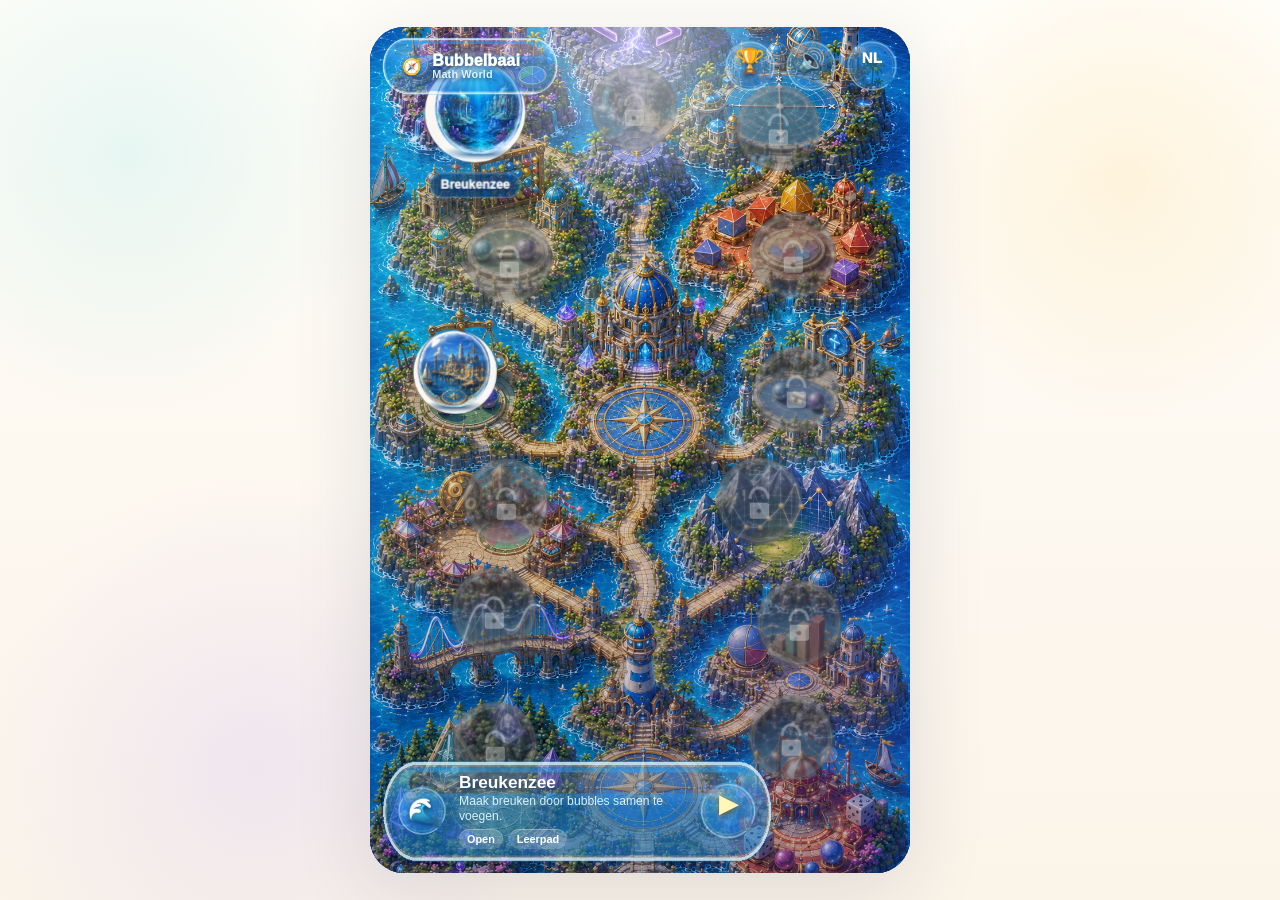
==== commit abdc6b0c: "ddd" ====
--- a/index.html
+++ b/index.html
@@ -3,4758 +3,30 @@
 <head>
 <meta charset="UTF-8" />
 <meta name="viewport" content="width=device-width, initial-scale=1, maximum-scale=1, user-scalable=no" />
-<title>Math World v27.400 Ratio Dev Tools</title>
-<style>
-  :root{
-    --paper:#fffaf2;
-    --ink:#142348;
-    --muted:#5e6b83;
-    --blue:#49a7f7;
-    --green:#6ecf59;
-    --red:#d94a4a;
-    --shadow:0 18px 42px rgba(20,35,72,.11);
-    --softShadow:0 8px 20px rgba(20,35,72,.08);
-  }
-
-  *{box-sizing:border-box;-webkit-tap-highlight-color:transparent}
-  html,body{
-    margin:0;width:100%;height:100%;overflow:hidden;
-    font-family:-apple-system,BlinkMacSystemFont,"SF Pro Display","SF Pro Text","Helvetica Neue",Arial,sans-serif;
-    color:var(--ink);touch-action:manipulation;user-select:none;
-    background:
-      radial-gradient(circle at 10% 17%, rgba(140,226,232,.20), transparent 19%),
-      radial-gradient(circle at 88% 20%, rgba(255,213,121,.20), transparent 18%),
-      radial-gradient(circle at 20% 85%, rgba(177,154,255,.17), transparent 23%),
-      linear-gradient(180deg,#fffdf8,#fbf4e9);
-  }
-
-  #app{position:fixed;inset:0;display:flex;align-items:center;justify-content:center;}
-  #phone{
-    position:relative;width:min(100vw,520px);height:100vh;max-height:960px;overflow:hidden;
-    background:
-      radial-gradient(circle at 12% 18%, rgba(137,225,235,.16), transparent 20%),
-      radial-gradient(circle at 88% 23%, rgba(255,219,131,.16), transparent 18%),
-      radial-gradient(circle at 22% 83%, rgba(177,154,255,.13), transparent 22%),
-      linear-gradient(180deg,#fffdf8,#fbf4e9);
-  }
-
-  .hud{
-    position:absolute;z-index:30;left:22px;right:22px;top:calc(18px + env(safe-area-inset-top,0px));
-    display:grid;grid-template-columns:1fr 1fr 1fr;gap:12px;
-  }
-  .hudPill{
-    min-height:54px;
-    border-radius:10px;background:rgba(255,255,255,.78);border:1px solid rgba(255,255,255,.92);
-    box-shadow:var(--softShadow);display:flex;align-items:center;justify-content:center;gap:8px;
-    font-weight:880;font-size:17px;color:#1b2b50;padding:0 14px;
-  }
-  .hudPill.level{box-shadow:0 8px 20px rgba(130,87,216,.13), inset 0 0 0 2px rgba(162,126,231,.15)}
-  .hudPill.score{box-shadow:0 8px 20px rgba(245,181,38,.13), inset 0 0 0 2px rgba(245,198,66,.16); color:#bd7d13}
-  .hudPill.left{box-shadow:0 8px 20px rgba(73,179,99,.13), inset 0 0 0 2px rgba(106,207,89,.16); color:#2d9351}
-.hudPill.plainLevel{
-    padding-left:18px;
-    padding-right:18px;
-    justify-content:center;
-    letter-spacing:-.01em;
-  }
-  .hudPill.plainLevel::before{
-    content:none !important;
-    display:none !important;
-  }
-  .icon{width:27px;height:27px;display:inline-flex;align-items:center;justify-content:center;font-size:23px;line-height:1;}
-
-  .targetCard{
-    position:absolute;z-index:20;left:18px;right:18px;top:calc(100px + env(safe-area-inset-top,0px));min-height:118px;
-    border-radius:10px;
-    background:
-      radial-gradient(circle at 36% 15%, rgba(255,255,255,.50), transparent 18%),
-      radial-gradient(circle at 75% 85%, rgba(120,221,174,.20), transparent 25%),
-      radial-gradient(circle at 16% 90%, rgba(165,141,240,.20), transparent 23%),
-      linear-gradient(180deg,rgba(206,244,255,.75),rgba(207,239,242,.58));
-    border:2px solid rgba(115,202,238,.55);box-shadow:var(--shadow), inset 0 1px 0 rgba(255,255,255,.8);overflow:hidden;
-    box-shadow:var(--shadow);
-    display:flex;flex-direction:column;align-items:center;justify-content:center;padding:10px 16px;
-  }
-  .targetCard::before,.targetCard::after{
-    content:"✦";position:absolute;top:45px;color:#f4cf5b;font-size:24px;opacity:.78;
-  }
-  .targetCard::before{left:24px}.targetCard::after{right:24px}
-  .targetText{
-    display:block;
-    margin-bottom:4px;
-    font-size:14px;
-    font-weight:800;
-    color:var(--muted);
-    text-transform:uppercase;
-    letter-spacing:.04em;
-  }
-  .targetFrac{font-size:54px;font-weight:900;color:#172344;line-height:1;}
-  .targetModelWrap{
-    width:120px;height:88px;display:flex;align-items:center;justify-content:center;margin-top:4px;
-  }
-  .hidden{display:none!important}
-
-  .playPanel{
-    position:absolute;z-index:2;left:18px;right:18px;top:calc(246px + env(safe-area-inset-top,0px));bottom:calc(22px + env(safe-area-inset-bottom,0px));
-    border-radius:10px;
-    background:
-      radial-gradient(circle at 36% 15%, rgba(255,255,255,.50), transparent 18%),
-      radial-gradient(circle at 75% 85%, rgba(120,221,174,.20), transparent 25%),
-      radial-gradient(circle at 16% 90%, rgba(165,141,240,.20), transparent 23%),
-      linear-gradient(180deg,rgba(206,244,255,.75),rgba(207,239,242,.58));
-    border:2px solid rgba(115,202,238,.55);box-shadow:var(--shadow), inset 0 1px 0 rgba(255,255,255,.8);overflow:hidden;
-  }
-  .playPanel::before{
-    content:"";position:absolute;inset:0;
-    background:
-      radial-gradient(circle at 43% 11%, rgba(255,255,255,.55) 0 4px, transparent 5px),
-      radial-gradient(circle at 89% 18%, rgba(255,255,255,.55) 0 10px, transparent 11px),
-      radial-gradient(circle at 68% 53%, rgba(255,255,255,.42) 0 12px, transparent 13px),
-      radial-gradient(circle at 8% 18%, rgba(255,255,255,.35) 0 9px, transparent 10px),
-      radial-gradient(circle at 95% 55%, rgba(255,255,255,.34) 0 7px, transparent 8px);
-    pointer-events:none;
-  }
-  .waterCloud{position:absolute;bottom:-22px;width:190px;height:80px;border-radius:50%;opacity:.55;filter:blur(1px);pointer-events:none;}
-  .cloudL{left:-20px;background:radial-gradient(circle,rgba(142,128,223,.38),transparent 70%)}
-  .cloudR{right:-10px;background:radial-gradient(circle,rgba(153,220,158,.34),transparent 70%)}
-
-  .bubble{
-    position:absolute;border:0;padding:0;background:transparent;border-radius:999px;width:118px;height:118px;
-    display:flex;align-items:center;justify-content:center;will-change:transform;transition:filter .15s ease, opacity .2s ease;
-  }
-  .bubbleOrb{
-    position:absolute;inset:0;border-radius:999px;
-    background:
-      var(--tint);
-    border:3px solid var(--ring);
-    box-shadow:0 18px 30px rgba(20,35,72,.13), inset 0 4px 10px rgba(255,255,255,.72), inset 0 -12px 18px rgba(255,255,255,.28);
-    opacity:.92;
-  }
-  .bubbleOrb::after{
-  display:none;
-  }
-  .modelWrap{
-    position:relative;z-index:2;width:78%;height:78%;display:flex;align-items:center;justify-content:center;
-  }
-  .bubble svg{display:block;max-width:100%;max-height:100%;overflow:visible;}
-  .bubble:active .bubbleOrb{filter:brightness(.96)}
-  .bubble.correct .bubbleOrb{
-    animation:pop .42s ease forwards;
-    background:radial-gradient(circle at 28% 22%, rgba(255,255,255,.95) 0 9%, transparent 19%), rgba(207,248,223,.95);
-    border-color:rgba(62,194,112,.9);
-  }
-  .bubble.wrong .bubbleOrb{animation:shake .28s ease;background:rgba(255,226,226,.94);border-color:rgba(220,74,74,.55)}
-  .bubble.found{pointer-events:none}
-  @keyframes pop{0%{transform:scale(1);opacity:1}45%{transform:scale(1.15);opacity:1}100%{transform:scale(.12);opacity:0}}
-  @keyframes shake{0%,100%{transform:translateX(0)}25%{transform:translateX(-5px)}75%{transform:translateX(5px)}}
-
-  .footer{
-    position:absolute;
-    z-index:28;
-    right:22px;
-    bottom:calc(28px + env(safe-area-inset-bottom,0px));
-    width:auto;
-    min-height:0;
-    background:transparent;
-    border:0;
-    box-shadow:none;
-    display:block;
-    padding:0;
-  }
-  .bulb,.hintText{display:none}
-  .skipBtn{
-    border:0;
-    min-height:46px;
-    min-width:78px;
-    border-radius:10px;
-    color:white;
-    font-size:18px;
-    font-weight:800;
-    background:linear-gradient(180deg,#86caff,#4ca0ef);
-    box-shadow:0 8px 16px rgba(61,137,238,.24), inset 0 1px 0 rgba(255,255,255,.35);
-    opacity:.92;
-  }
-
-  .toast{
-    position:absolute;z-index:50;left:50%;top:54%;transform:translate(-50%,-50%) scale(.9);opacity:0;pointer-events:none;
-    background:rgba(255,255,255,.96);border:1px solid rgba(255,255,255,.96);border-radius:10px;padding:12px 18px;
-    box-shadow:0 18px 38px rgba(20,35,72,.14);font-size:22px;font-weight:900;
-  }
-  .toast.show{animation:toast .62s ease forwards}
-  @keyframes toast{
-    0%{opacity:0;transform:translate(-50%,-42%) scale(.86)}
-    22%{opacity:1;transform:translate(-50%,-52%) scale(1.04)}
-    72%{opacity:1;transform:translate(-50%,-64%) scale(1)}
-    100%{opacity:0;transform:translate(-50%,-76%) scale(.96)}
-  }
-
-  .overlay{
-    position:absolute;inset:0;z-index:90;display:flex;align-items:center;justify-content:center;padding:22px;
-    background:radial-gradient(circle at 18% 16%, rgba(110,168,255,.14), transparent 26%), radial-gradient(circle at 84% 18%, rgba(255,184,132,.14), transparent 22%), rgba(251,247,238,.78);
-    backdrop-filter:blur(8px);
-  }
-  .panel{
-    width:100%;max-width:392px;border-radius:10px;background:rgba(255,255,255,.95);border:1px solid rgba(255,255,255,.95);
-    box-shadow:var(--shadow);padding:26px 22px;text-align:center;
-  }
-  .panel h1{margin:0 0 10px;color:#1669b4;font-size:35px;font-weight:900;letter-spacing:-.05em;}
-  .panel p{margin:0 0 20px;color:#647184;font-size:15px;line-height:1.42;font-weight:560;}
-  .topicGrid{
-    display:grid;
-    grid-template-columns:1fr;
-    gap:10px;
-    margin:0 0 16px;
-  }
-  .topicBtn{
-    width:100%;
-    min-height:48px;
-    border:0;
-    border-radius:10px;
-    background:rgba(235,244,255,.92);
-    color:#244064;
-    font-size:16px;
-    font-weight:850;
-    box-shadow:inset 0 0 0 2px rgba(75,150,235,.10);
-  }
-  .topicBtn.active{
-    background:linear-gradient(180deg,#e7d05e,#ffd667);
-    color:#7b5412;
-    box-shadow:0 10px 18px rgba(204,143,26,.16), inset 0 0 0 2px rgba(190,129,22,.12);
-  }
-  .numberBubbleText{
-    position:relative;
-    z-index:2;
-    min-width:62px;
-    min-height:48px;
-    padding:8px 12px;
-    border-radius:18px;
-    background:rgba(255,255,255,.64);
-    box-shadow:inset 0 0 0 2px rgba(255,255,255,.55);
-    display:flex;
-    align-items:center;
-    justify-content:center;
-    font-size:34px;
-    line-height:1;
-    font-weight:950;
-    color:#172344;
-    letter-spacing:-.04em;
-  }
-  .targetFrac.expression{
-    font-size:46px;
-    letter-spacing:-.04em;
-  }
-
-
-  .numberLineWrap{
-    width:100%;
-    min-height:38px;
-    margin-top:6px;
-    display:flex;
-    align-items:center;
-    justify-content:center;
-  }
-  .numberLineWrap svg{
-    width:100%;
-    max-width:240px;
-    height:40px;
-    overflow:visible;
-  }
-  .numberLineText{font-size:8px;font-weight:800;fill:#263553;}
-  .numberLineBase{stroke:#263553;stroke-width:2.2;stroke-linecap:round;}
-  .numberLineRay{stroke:#3d89ee;stroke-width:5.4;stroke-linecap:round;}
-  .numberLineTick{stroke:#263553;stroke-width:1.8;}
-  .numberLineDot{stroke:#263553;stroke-width:2.3;fill:#fffaf2;}
-  .numberLineDot.closed{fill:#3d89ee;}
-  .topicGrid{
-    display:grid;
-    grid-template-columns:1fr;
-    gap:10px;
-    margin:0 0 16px;
-  }
-  .topicBtn{
-    width:100%;
-    min-height:64px;
-    border:0;
-    border-radius:20px;
-    background:rgba(235,244,255,.92);
-    color:#244064;
-    font-size:16px;
-    font-weight:850;
-    text-align:left;
-    padding:10px 14px;
-    box-shadow:inset 0 0 0 2px rgba(75,150,235,.10);
-  }
-  .topicBtn strong{display:block;font-size:18px;margin-bottom:2px;}
-  .topicBtn small{display:block;color:#66758d;font-weight:700;line-height:1.2;}
-  .topicBtn.active{
-    background:linear-gradient(180deg,#fff4bf,#ffd667);
-    color:#7b5412;
-    box-shadow:0 10px 18px rgba(204,143,26,.16), inset 0 0 0 2px rgba(190,129,22,.12);
-  }
-  .topicBtn.active small{color:#7b5412;opacity:.78;}
-  .menuMiniBtn{
-    border:0;
-    min-height:46px;
-    min-width:78px;
-    border-radius:10px;
-    color:#244064;
-    font-size:17px;
-    font-weight:850;
-    background:rgba(255,255,255,.78);
-    box-shadow:0 8px 16px rgba(20,35,72,.09), inset 0 0 0 2px rgba(255,255,255,.5);
-    margin-right:8px;
-  }
-  .iconMiniBtn{
-    min-width:46px;
-    width:46px;
-    padding:0;
-    font-size:22px;
-    line-height:1;
-  }
-  .footer{display:flex;gap:8px;align-items:center;}
-  .comingSoon{opacity:.55;}
-  .langRow{
-    display:flex; align-items:center; justify-content:center; gap:8px;
-    margin:0 0 14px; color:#5e6b83; font-size:14px; font-weight:850;
-  }
-  .langSelect{
-    border:0; border-radius:10px; padding:9px 12px;
-    background:rgba(235,244,255,.95); color:#244064;
-    font-weight:900; box-shadow:inset 0 0 0 2px rgba(75,150,235,.10);
-  }
-  .footer .langSelect{
-    min-height:46px; max-width:78px; padding:0 8px;
-    background:rgba(255,255,255,.78);
-    box-shadow:0 8px 16px rgba(20,35,72,.09), inset 0 0 0 2px rgba(255,255,255,.5);
-  }
-
-  .bigBtn{
-    width:100%;min-height:58px;border:0;border-radius:22px;background:linear-gradient(180deg,#69b2ff,#3d89ee);color:white;
-    font-size:17px;font-weight:850;box-shadow:0 14px 24px rgba(61,137,238,.26);
-  }
-  .endActions{
-    display:grid;
-    grid-template-columns:1fr;
-    gap:10px;
-  }
-  .endActions .bigBtn.secondary{
-    background:rgba(235,244,255,.92);
-    color:#244064;
-    box-shadow:inset 0 0 0 2px rgba(75,150,235,.10), 0 8px 16px rgba(20,35,72,.08);
-  }
-  .endActions .bigBtn.world{
-    min-height:48px;
-    font-size:15px;
-    background:rgba(255,255,255,.82);
-  }
-
-  .frac{
-    display:inline-grid;grid-template-rows:auto .09em auto;align-items:center;justify-items:center;vertical-align:middle;line-height:1;
-    min-width:1.02em;margin:0 .06em;transform:translateY(-.015em);
-  }
-  .frac-top,.frac-bottom{display:block;font-size:.56em;line-height:.92;padding:0 .13em;text-align:center;min-width:100%;font-weight:inherit;}
-  .frac-bar{display:block;width:100%;min-width:.9em;height:100%;margin:.085em 0 .095em;background:currentColor;border-radius:999px;}
-
-  @media(max-height:740px){
-    .hud{top:calc(10px + env(safe-area-inset-top,0px));left:14px;right:14px;gap:8px}
-    .hudPill{min-height:46px;font-size:15px}
-    .targetCard{top:calc(70px + env(safe-area-inset-top,0px));min-height:104px;left:76px;right:76px}
-    .targetFrac{font-size:46px}
-    .playPanel{top:calc(196px + env(safe-area-inset-top,0px));bottom:calc(18px + env(safe-area-inset-bottom,0px))}
-    .bubble{width:100px;height:100px}
-    .footer{min-height:58px}
-    .hintText{font-size:16px}
-    .skipBtn{font-size:19px;min-height:44px}
-  }
-  @media(min-width:700px){
-    #phone{height:min(94vh,960px);border-radius:34px;box-shadow:0 20px 80px rgba(20,35,72,.12)}
-  }
-
-  .coordBubbleWrap{position:relative;z-index:2;width:84%;height:84%;display:flex;align-items:center;justify-content:center;}
-  .coordGrid{width:100%;height:100%;overflow:visible;}
-  .targetCoordGrid{width:112px;height:76px;margin-top:2px;}
-  .coordGridLine{stroke:rgba(38,53,83,.22);stroke-width:.8;}
-  .coordAxis{stroke:#263553;stroke-width:2.1;stroke-linecap:round;}
-  .coordDot{fill:#e94e77;stroke:white;stroke-width:2.2;filter:drop-shadow(0 2px 2px rgba(20,35,72,.18));}
-  .coordLabel{font-size:14px;font-weight:900;fill:#172344;text-anchor:middle;paint-order:stroke;stroke:white;stroke-width:3px;stroke-linejoin:round;}
-  .coordAxisLabel{font-size:10px;font-weight:900;fill:#263553;}
-  .shapeBubbleWrap{position:relative;z-index:2;width:80%;height:80%;display:flex;align-items:center;justify-content:center;}
-  .shapeSvg{width:100%;height:100%;overflow:visible;}
-  .shapeFill{fill:rgba(255,255,255,.76);stroke:#263553;stroke-width:4.2;stroke-linejoin:round;stroke-linecap:round;}
-  .shapeAccent{fill:rgba(73,167,247,.30);stroke:#263553;stroke-width:2.2;stroke-linejoin:round;stroke-linecap:round;}
-  .shapeRightMark{fill:none;stroke:#d94a4a;stroke-width:2.8;stroke-linejoin:round;}
-  .shapeSymLine{stroke:#8d55d9;stroke-width:2.2;stroke-dasharray:5 4;stroke-linecap:round;opacity:.75;}
-
-
-  /* Compact startmenu: enkel titel + spelwerelden */
-  #uiIntro, .topicBtn small{display:none !important;}
-  .panel{padding:26px 22px 22px;}
-  .panel h1{margin-bottom:18px;}
-  .topicGrid{gap:11px;margin-bottom:18px;}
-  .topicBtn{
-    min-height:56px;
-    text-align:center;
-    padding:10px 14px;
-    display:flex;
-    align-items:center;
-    justify-content:center;
-    border:2px solid rgba(255,255,255,.8);
-    transition:transform .12s ease, box-shadow .12s ease, filter .12s ease;
-  }
-  .topicBtn strong{font-size:19px;margin-bottom:0;}
-  .topicBtn[data-topic="fractions"]{background:linear-gradient(180deg,#e9fbff,#cceff8);color:#16627a;}
-  .topicBtn[data-topic="inequalities"]{background:linear-gradient(180deg,#fff1d8,#ffdba6);color:#855510;}
-  .topicBtn[data-topic="coordinates"]{background:linear-gradient(180deg,#eaffea,#ccf0cd);color:#276c36;}
-  .topicBtn[data-topic="numbertheory"]{background:linear-gradient(180deg,#f1ebff,#ded2ff);color:#57358f;}
-  .topicBtn[data-topic="shapes"]{background:linear-gradient(180deg,#eef7ff,#d3ecff);color:#235c8f;}
-  .topicBtn[data-topic="equations"]{background:linear-gradient(180deg,#fff7e6,#ffe0ae);color:#815113;}
-  .topicBtn[data-topic="mixed"]{background:linear-gradient(180deg,#ffeaf4,#ffd0e4);color:#8c315f;}
-  .topicBtn.active{
-    filter:saturate(1.08) brightness(1.01);
-    transform:translateY(-1px);
-    box-shadow:0 12px 22px rgba(20,35,72,.14), inset 0 0 0 2px rgba(255,255,255,.65);
-  }
-
-
-  /* v11 Wereldkaart Home */
-  #startOverlay{
-    align-items:stretch;
-    padding:calc(14px + env(safe-area-inset-top,0px)) 14px calc(14px + env(safe-area-inset-bottom,0px));
-    overflow:auto;
-    -webkit-overflow-scrolling:touch;
-    background:linear-gradient(180deg,#edf7ff 0%,#f7fbff 48%,#fff7ef 100%);
-  }
-  #startOverlay .panel.mapPanel{
-    max-width:520px;
-    min-height:100%;
-    margin:auto;
-    padding:20px 16px 16px;
-    border-radius:32px;
-    display:flex;
-    flex-direction:column;
-    background:rgba(255,255,255,.94);
-    box-shadow:0 22px 60px rgba(31,45,92,.16), inset 0 1px 0 rgba(255,255,255,.92);
-  }
-  .mapHeader{
-    display:flex;
-    align-items:flex-start;
-    justify-content:space-between;
-    gap:14px;
-    margin-bottom:18px;
-  }
-  #startOverlay .mapHeader h1{
-    text-align:left;
-    margin:0;
-    font-size:31px;
-    line-height:.98;
-    letter-spacing:-.04em;
-    color:#1d2f52;
-  }
-  .mapSub{
-    margin:7px 0 0;
-    font-size:14px;
-    font-weight:750;
-    color:#66758d;
-    text-align:left;
-  }
-  .mapHeader .langRow{
-    flex:0 0 auto;
-    margin:0;
-    flex-direction:column;
-    align-items:flex-end;
-    gap:5px;
-    font-size:11px;
-    color:#607087;
-  }
-  .mapHeader .langSelect{
-    max-width:106px;
-    padding:9px 10px;
-    border-radius:14px;
-    background:#f7faff;
-  }
-  .dashboardMenu{
-    display:grid;
-    grid-template-columns:1fr;
-    gap:12px;
-    margin-top:2px;
-  }
-  .dashboardCard{
-    position:relative;
-    display:grid;
-    grid-template-columns:54px 1fr auto;
-    align-items:center;
-    gap:12px;
-    width:100%;
-    min-height:84px;
-    padding:14px 14px;
-    border:1px solid rgba(139,156,185,.26);
-    border-radius:24px;
-    background:#fff;
-    color:#1d2f52;
-    text-align:left;
-    box-shadow:0 10px 24px rgba(31,45,92,.08), inset 0 1px 0 rgba(255,255,255,.92);
-    transition:transform .14s ease, box-shadow .14s ease, border-color .14s ease, background .14s ease;
-  }
-  .dashboardCard:active{transform:scale(.985);}
-  .dashboardCard.active{
-    border-color:rgba(255,187,49,.84);
-    box-shadow:0 14px 30px rgba(31,45,92,.13), 0 0 0 4px rgba(255,213,103,.28);
-  }
-  .dashboardIcon{
-    width:54px;
-    height:54px;
-    border-radius:18px;
-    display:flex;
-    align-items:center;
-    justify-content:center;
-    font-size:28px;
-    box-shadow:inset 0 0 0 1px rgba(255,255,255,.8);
-  }
-  .dashboardText strong{
-    display:block;
-    font-size:18px;
-    line-height:1.05;
-    margin:0 0 5px;
-    letter-spacing:-.02em;
-  }
-  .dashboardText small{
-    display:block !important;
-    color:#66758d;
-    font-size:12.5px;
-    line-height:1.25;
-    font-weight:740;
-  }
-  .dashboardMeta{
-    display:flex;
-    flex-direction:column;
-    align-items:flex-end;
-    gap:8px;
-    font-weight:900;
-    color:#92a0b5;
-    font-size:12px;
-    white-space:nowrap;
-  }
-  .dashboardMeta .playPill{
-    padding:6px 9px;
-    border-radius:999px;
-    background:#f2f6fb;
-    color:#53647d;
-    font-size:11px;
-  }
-  .dashboardCard[data-topic="fractions"] .dashboardIcon{background:linear-gradient(180deg,#e8fbff,#c8eff7);}
-  .dashboardCard[data-topic="inequalities"] .dashboardIcon{background:linear-gradient(180deg,#fff1dc,#ffd8a4);}
-  .dashboardCard[data-topic="coordinates"] .dashboardIcon{background:linear-gradient(180deg,#edfff1,#c9efd0);}
-  .dashboardCard[data-topic="numbertheory"] .dashboardIcon{background:linear-gradient(180deg,#f4edff,#ded3ff);}
-  .dashboardCard[data-topic="shapes"] .dashboardIcon{background:linear-gradient(180deg,#edf7ff,#d4ecff);}
-  .dashboardCard[data-topic="equations"] .dashboardIcon{background:linear-gradient(180deg,#fff0f8,#ffd5e8);}
-  .dashboardFooter{
-    margin-top:14px;
-    padding:11px 12px;
-    border-radius:20px;
-    background:#f6f9fd;
-    color:#6a788f;
-    font-size:12px;
-    font-weight:800;
-    text-align:center;
-  }
-  #startBtn.mapStart{display:none;}
-  @media(min-width:480px){
-    .dashboardMenu{grid-template-columns:1fr 1fr;}
-    .dashboardCard{grid-template-columns:48px 1fr;min-height:132px;align-content:start;align-items:start;}
-    .dashboardIcon{width:48px;height:48px;font-size:26px;}
-    .dashboardMeta{grid-column:1 / -1;flex-direction:row;justify-content:space-between;align-items:center;margin-top:2px;}
-  }
-  @media(max-width:380px){
-    #startOverlay .mapHeader h1{font-size:27px;}
-    .dashboardCard{grid-template-columns:48px 1fr auto;min-height:78px;padding:12px;gap:10px;border-radius:21px;}
-    .dashboardIcon{width:48px;height:48px;border-radius:16px;font-size:25px;}
-    .dashboardText strong{font-size:16px;}
-    .dashboardText small{font-size:11.5px;}
-    .dashboardMeta .playPill{display:none;}
-  }
-
-
-  /* v13: vaste, goed aanklikbare onderbalk tijdens het spel */
-  .playPanel{
-    bottom:calc(104px + env(safe-area-inset-bottom,0px)) !important;
-  }
-  .footer{
-    z-index:80 !important;
-    left:18px !important;
-    right:18px !important;
-    bottom:calc(14px + env(safe-area-inset-bottom,0px)) !important;
-    min-height:68px !important;
-    width:auto !important;
-    display:flex !important;
-    justify-content:flex-end !important;
-    align-items:center !important;
-    gap:8px !important;
-    padding:10px !important;
-    border-radius:10px !important;
-    background:rgba(255,255,255,.82) !important;
-    border:1px solid rgba(255,255,255,.92) !important;
-    box-shadow:0 10px 28px rgba(20,35,72,.13) !important;
-    backdrop-filter:blur(8px) !important;
-    pointer-events:auto !important;
-  }
-  .footer button,
-  .footer select{
-    position:relative !important;
-    z-index:82 !important;
-    pointer-events:auto !important;
-    touch-action:manipulation !important;
-    cursor:pointer !important;
-    min-height:48px !important;
-  }
-  .footer .langSelect{min-width:62px !important;max-width:70px !important;}
-  .footer .menuMiniBtn{min-width:76px !important;margin-right:0 !important;}
-  .footer .iconMiniBtn{min-width:48px !important;width:48px !important;}
-  .footer .skipBtn{min-width:76px !important;}
-  @media(max-width:380px){
-    .footer{left:8px !important;right:8px !important;gap:6px !important;padding:8px !important;}
-    .footer .langSelect{min-width:56px !important;max-width:60px !important;font-size:13px !important;}
-    .footer .menuMiniBtn{min-width:66px !important;font-size:15px !important;}
-    .footer .iconMiniBtn{min-width:46px !important;width:46px !important;font-size:20px !important;}
-    .footer .skipBtn{min-width:66px !important;font-size:16px !important;}
-  }
-  @media(max-height:740px){
-    .playPanel{bottom:calc(94px + env(safe-area-inset-bottom,0px)) !important;}
-    .footer{min-height:62px !important;bottom:calc(10px + env(safe-area-inset-bottom,0px)) !important;}
-  }
-
-
-  /* v14 PNG wereldmenu - portrait-only layered assets */
-  .srOnly{
-    position:absolute !important;
-    width:1px !important;
-    height:1px !important;
-    padding:0 !important;
-    margin:-1px !important;
-    overflow:hidden !important;
-    clip:rect(0,0,0,0) !important;
-    white-space:nowrap !important;
-    border:0 !important;
-  }
-
-  #startOverlay{
-    padding:0 !important;
-    overflow:hidden !important;
-    align-items:stretch !important;
-    justify-content:center !important;
-    background:rgba(234,246,255,.72) !important;
-    backdrop-filter:none !important;
-  }
-
-  .worldMenuScreen{
-    position:relative;
-    width:100%;
-    height:100%;
-    min-height:100%;
-    overflow:hidden;
-    background:url('assets/menu-background-world.png') center/cover no-repeat;
-  }
-
-  .worldMenuScreen::before{
-    content:"";
-    position:absolute;
-    inset:0;
-    pointer-events:none;
-    background:
-      radial-gradient(circle at 50% 6%, rgba(255,255,255,.34), transparent 20%),
-      linear-gradient(180deg, rgba(255,255,255,.08), rgba(255,255,255,0) 42%, rgba(39,78,150,.08));
-  }
-
-  .worldLogo{
-    position:absolute;
-    z-index:5;
-    top:3%;
-    left:50%;
-    width:72%;
-    max-width:410px;
-    transform:translateX(-50%);
-    pointer-events:none;
-    filter:drop-shadow(0 10px 18px rgba(34,48,120,.14));
-  }
-
-  .worldSubtitle{
-    position:absolute;
-    z-index:6;
-    top:18.6%;
-    left:0;
-    right:0;
-    margin:0;
-    text-align:center;
-    color:#6c5ab7;
-    font-size:clamp(18px,4.8vw,25px);
-    line-height:1;
-    font-weight:900;
-    letter-spacing:.01em;
-    text-shadow:0 2px 0 rgba(255,255,255,.65);
-  }
-
-  .worldLang{
-    position:absolute;
-    z-index:20;
-    top:calc(10px + env(safe-area-inset-top,0px));
-    right:10px;
-    margin:0;
-    gap:6px;
-    align-items:center;
-    padding:6px;
-    border-radius:999px;
-    background:rgba(255,255,255,.50);
-    box-shadow:0 8px 18px rgba(35,55,105,.08);
-    backdrop-filter:blur(8px);
-  }
-
-  .worldLang label{
-    font-size:11px;
-    font-weight:900;
-    color:#61708b;
-    padding-left:4px;
-  }
-
-  .worldLang .langSelect{
-    max-width:82px;
-    min-height:34px;
-    padding:6px 8px;
-    border-radius:999px;
-    background:rgba(255,255,255,.88);
-    font-size:12px;
-  }
-
-  .worldTopicLayer{
-    position:absolute;
-    z-index:10;
-    inset:0;
-  }
-
-  .worldChoice{
-    position:absolute;
-    display:block;
-    width:54%;
-    min-height:0 !important;
-    padding:0 !important;
-    margin:0 !important;
-    border:0 !important;
-    border-radius:999px;
-    background:transparent !important;
-    box-shadow:none !important;
-    text-align:left;
-    font-size:0;
-    cursor:pointer;
-    transform:translateZ(0);
-    transition:transform .15s ease, filter .15s ease, opacity .15s ease;
-    -webkit-tap-highlight-color:transparent;
-  }
-
-  .worldChoice img{
-    display:block;
-    width:100%;
-    height:auto;
-    pointer-events:none;
-    user-select:none;
-    filter:drop-shadow(0 10px 16px rgba(28,52,96,.15));
-  }
-
-  .worldChoice:active{
-    transform:scale(.975);
-  }
-
-  .worldChoice.active{
-    filter:saturate(1.12) brightness(1.04);
-  }
-
-  .worldChoice.active::after{
-    content:"";
-    position:absolute;
-    inset:12% 8%;
-    border-radius:999px;
-    box-shadow:0 0 0 4px rgba(255,255,255,.86), 0 0 0 8px rgba(255,217,91,.55);
-    pointer-events:none;
-  }
-
-  .worldChoice[data-topic="fractions"]{left:2%;top:32.7%;width:54%;}
-  .worldChoice[data-topic="inequalities"]{right:2%;top:38.2%;width:56%;}
-  .worldChoice[data-topic="equations"]{left:22%;top:50.6%;width:56%;}
-  .worldChoice[data-topic="shapes"]{left:-2%;top:62.7%;width:55%;}
-  .worldChoice[data-topic="coordinates"]{right:-1%;top:68.5%;width:56%;}
-  .worldChoice[data-topic="numbertheory"]{left:12%;top:76.2%;width:55%;}
-
-  .worldStart{
-    position:absolute;
-    z-index:15;
-    left:50%;
-    bottom:calc(7.4% + env(safe-area-inset-bottom,0px));
-    width:66%;
-    aspect-ratio:760 / 170;
-    transform:translateX(-50%);
-    border:0;
-    padding:0;
-    margin:0;
-    border-radius:999px;
-    background:url('assets/btn-start.png') center/contain no-repeat;
-    box-shadow:none;
-    color:transparent;
-    font-size:0;
-    cursor:pointer;
-    filter:drop-shadow(0 12px 18px rgba(32,58,132,.18));
-  }
-
-  .worldStart:active{
-    transform:translateX(-50%) scale(.975);
-  }
-
-  .worldBottomButtons{
-    position:absolute;
-    z-index:14;
-    left:50%;
-    bottom:calc(.35% + env(safe-area-inset-bottom,0px));
-    transform:translateX(-50%);
-    display:flex;
-    justify-content:center;
-    gap:28px;
-    width:72%;
-    pointer-events:none;
-  }
-
-  .worldIconAsset{
-    width:28%;
-    max-width:112px;
-    pointer-events:none;
-    filter:drop-shadow(0 8px 14px rgba(32,58,132,.12));
-  }
-
-  @media(max-height:760px){
-    .worldLogo{top:1.5%;width:70%;}
-    .worldSubtitle{top:17.6%;font-size:19px;}
-    .worldChoice{width:56%;}
-    .worldChoice[data-topic="fractions"]{top:28.5%;}
-    .worldChoice[data-topic="inequalities"]{top:33.5%;width:59%;}
-    .worldChoice[data-topic="equations"]{top:46.8%;width:60%;}
-    .worldChoice[data-topic="shapes"]{top:59.5%;width:58%;}
-    .worldChoice[data-topic="coordinates"]{top:64.2%;width:59%;}
-    .worldChoice[data-topic="numbertheory"]{top:73.5%;width:58%;}
-    .worldStart{bottom:5.4%;width:64%;}
-    .worldBottomButtons{display:none;}
-  }
-
-  @media(min-width:700px){
-    #phone{
-      width:min(100vw,540px);
-      height:min(94vh,960px);
-      max-height:960px;
-      border-radius:34px;
-      box-shadow:0 20px 80px rgba(20,35,72,.12);
+<title>Bubbelbaai v86 Intro Fix</title>
+<link rel="stylesheet" href="assets/css/app-base.css" />
+<link rel="stylesheet" href="assets/roadmap_overlay/src/roadmap_overlay.css">
+
+<link rel="stylesheet" href="assets/css/app-overrides.css" />
+
+
+
+<script>
+window.__bubbleBootErrors=[];
+window.addEventListener('error',function(e){
+  window.__bubbleBootErrors.push((e.message||'error')+' @ '+(e.filename||'')+':'+(e.lineno||0));
+  setTimeout(function(){
+    var box=document.getElementById('bootErrorBox');
+    if(!box){
+      box=document.createElement('pre');
+      box.id='bootErrorBox';
+      box.style.cssText='position:fixed;z-index:999999;left:10px;right:10px;top:10px;max-height:45vh;overflow:auto;padding:12px;border-radius:10px;background:#2b0010;color:#fff;font:13px/1.35 monospace;white-space:pre-wrap;';
+      document.body && document.body.appendChild(box);
     }
-  }
-
-
-  /* v15: hoofdwereldkaart met 12 iconen */
-  #startOverlay{
-    padding:0 !important;
-    overflow:hidden !important;
-    align-items:stretch !important;
-    justify-content:center !important;
-    background:#153c77 !important;
-    backdrop-filter:none !important;
-  }
-  .worldMapScreen{
-    position:relative;
-    width:100%;
-    height:100%;
-    min-height:100%;
-    overflow:hidden;
-    background:url('assets/map-main-world.png') center/cover no-repeat;
-  }
-  .worldMapScreen::after{
-    content:"";
-    position:absolute;
-    inset:0;
-    pointer-events:none;
-    background:
-      radial-gradient(circle at 50% 0%, rgba(255,255,255,.10), transparent 28%),
-      linear-gradient(180deg, rgba(0,24,70,.03), rgba(0,24,70,0) 40%, rgba(0,30,92,.13));
-  }
-  .worldMapPins{
-    position:absolute;
-    inset:0;
-    z-index:10;
-  }
-  
-  .mapPin img{
-    width:100%;
-    height:100%;
-    object-fit:contain;
-    display:block;
-    pointer-events:none;
-    user-select:none;
-    filter:drop-shadow(0 8px 12px rgba(6,27,66,.34));
-  }
-  .mapPin:active:not(.locked){
-    transform:translate(-50%,-50%) scale(.92);
-  }
-  .mapPin.active:not(.locked){
-    filter:saturate(1.12) brightness(1.07);
-  }
-
-  .mapPin.locked{
-    cursor:default;
-    opacity:.72;
-    filter:saturate(.82) brightness(.94);
-  }
-  .mapPin.locked::after{
-    content:"🔒";
-    position:absolute;
-    right:-4%;
-    bottom:5%;
-    width:28%;
-    height:28%;
-    border-radius:999px;
-    display:flex;
-    align-items:center;
-    justify-content:center;
-    background:rgba(255,255,255,.88);
-    box-shadow:0 4px 10px rgba(20,35,72,.22);
-    font-size:clamp(12px,3.2vw,18px);
-  }
-  /* Pinposities op de huidige hoofdkaart */
-  
-  
-  
-  
-  
-  
-  
-  
-  
-  
-  
-  
-  .worldLang{
-    position:absolute !important;
-    z-index:30 !important;
-    top:calc(8px + env(safe-area-inset-top,0px)) !important;
-    right:8px !important;
-    margin:0 !important;
-    padding:5px !important;
-    border-radius:10px !important;
-    background:rgba(255,255,255,.55) !important;
-    box-shadow:0 8px 18px rgba(10,24,60,.10) !important;
-    backdrop-filter:blur(8px) !important;
-  }
-  .worldLang label{font-size:0 !important;width:0 !important;padding:0 !important;overflow:hidden !important;}
-  .worldLang .langSelect{
-    max-width:76px !important;
-    min-height:34px !important;
-    padding:6px 8px !important;
-    border-radius:10px !important;
-    background:rgba(255,255,255,.9) !important;
-    font-size:12px !important;
-  }
-  @media(max-height:760px){
-    
-  }
-  @media(min-width:700px){
-    #phone{
-      width:min(100vw,540px);
-      height:min(94vh,960px);
-      max-height:960px;
-      border-radius:34px;
-      box-shadow:0 20px 80px rgba(20,35,72,.12);
-    }
-  }
-
-
-  /* v16: thematische spelachtergronden per wereld */
-  .playPanel{
-    --panelTintTop: rgba(255,255,255,.10);
-    --panelTintBottom: rgba(255,255,255,.30);
-    --panelBorder: rgba(115,202,238,.55);
-    --gameBg:url('assets/game-bg/bg-breukenzee.png');
-    background:
-      linear-gradient(180deg,var(--panelTintTop),var(--panelTintBottom)),
-      radial-gradient(circle at 36% 15%, rgba(255,255,255,.28), transparent 18%),
-      radial-gradient(circle at 75% 85%, rgba(120,221,174,.12), transparent 25%),
-      radial-gradient(circle at 16% 90%, rgba(165,141,240,.12), transparent 23%),
-      var(--gameBg) center/cover no-repeat !important;
-    border:2px solid var(--panelBorder) !important;
-  }
-  .playPanel::after{
-    content:"";
-    position:absolute;
-    inset:0;
-    pointer-events:none;
-    background:
-      radial-gradient(circle at 10% 20%, rgba(255,255,255,.18), transparent 13%),
-      radial-gradient(circle at 88% 24%, rgba(255,255,255,.16), transparent 14%),
-      linear-gradient(180deg, rgba(255,255,255,.06), rgba(255,255,255,.02) 35%, rgba(8,22,52,.08));
-  }
-  .playPanel[data-topic="fractions"]{ --gameBg:url('assets/game-bg/bg-breukenzee.png'); --panelBorder:rgba(82,198,235,.72); }
-  .playPanel[data-topic="inequalities"]{ --gameBg:url('assets/game-bg/bg-ongelijkhedenstorm.png'); --panelBorder:rgba(153,118,231,.72); }
-  .playPanel[data-topic="coordinates"]{ --gameBg:url('assets/game-bg/bg-coordinatenbaai.png'); --panelBorder:rgba(83,164,234,.72); }
-  .playPanel[data-topic="numbertheory"]{ --gameBg:url('assets/game-bg/bg-getallenbaai.png'); --panelBorder:rgba(235,170,93,.72); }
-  .playPanel[data-topic="shapes"]{ --gameBg:url('assets/game-bg/bg-vormeneiland.png'); --panelBorder:rgba(238,180,79,.72); }
-  .playPanel[data-topic="equations"]{ --gameBg:url('assets/game-bg/bg-vergelijkingenvallei.png'); --panelBorder:rgba(110,196,116,.72); }
-  
-  .mapPin:not(.locked){ z-index:12; }
-
-
-  /* v17: wereldachtergrond op #phone in plaats van op .playPanel */
-  #phone{
-    --phoneBg:url('assets/game-bg/bg-breukenzee.png');
-    background:
-      linear-gradient(180deg, rgba(255,255,255,.10), rgba(255,255,255,.10)),
-      var(--phoneBg) center/cover no-repeat !important;
-  }
-  #phone[data-topic="fractions"]{ --phoneBg:url('assets/game-bg/bg-breukenzee.png'); }
-  #phone[data-topic="inequalities"]{ --phoneBg:url('assets/game-bg/bg-ongelijkhedenstorm.png'); }
-  #phone[data-topic="coordinates"]{ --phoneBg:url('assets/game-bg/bg-coordinatenbaai.png'); }
-  #phone[data-topic="numbertheory"]{ --phoneBg:url('assets/game-bg/bg-getallenbaai.png'); }
-  #phone[data-topic="shapes"]{ --phoneBg:url('assets/game-bg/bg-vormeneiland.png'); }
-  #phone[data-topic="equations"]{ --phoneBg:url('assets/game-bg/bg-vergelijkingenvallei.png'); }
-  #phone[data-topic="percentages"]{ --phoneBg:url('assets/game-bg/bg-procentenhaven.png'); }
-  #phone[data-topic="ratios"]{ --phoneBg:url('assets/ratios/ratio-game-bg.png'); }
-
-  .playPanel{
-    --panelTintTop: rgba(255,255,255,.22) !important;
-    --panelTintBottom: rgba(255,255,255,.34) !important;
-    background:
-      linear-gradient(180deg,var(--panelTintTop),var(--panelTintBottom)),
-      radial-gradient(circle at 36% 15%, rgba(255,255,255,.34), transparent 18%),
-      radial-gradient(circle at 75% 85%, rgba(120,221,174,.16), transparent 25%),
-      radial-gradient(circle at 16% 90%, rgba(165,141,240,.16), transparent 23%),
-      var(--gameBg) center/cover no-repeat !important;
-    border:2px solid rgba(115,202,238,.55) !important;
-    backdrop-filter: blur(2px);
-  }
-  .playPanel::after{ display:none !important; }
-
-
-  /* v18: betere icon rings + intro title overlay */
-  
-  .introSplash{
-    position:absolute;
-    inset:0;
-    z-index:40;
-    display:flex;
-    flex-direction:column;
-    align-items:center;
-    justify-content:flex-start;
-    padding-top:14vh;
-    background:linear-gradient(180deg, rgba(16,30,78,.10), rgba(16,30,78,.16));
-    backdrop-filter:blur(7px) saturate(1.06);
-    transition:opacity .35s ease, visibility .35s ease;
-  }
-  .introSplash.hidden{
-    opacity:0;
-    visibility:hidden;
-    pointer-events:none;
-  }
-  .introTitleBtn{
-    border:0;
-    background:transparent;
-    padding:0;
-    cursor:pointer;
-    width:min(88%, 470px);
-    filter:drop-shadow(0 18px 36px rgba(12,22,62,.28));
-    animation:introFloat 3.4s ease-in-out infinite;
-  }
-  .introTitleBtn img{
-    width:100%;
-    display:block;
-    border-radius:28px;
-    box-shadow:0 12px 34px rgba(11,22,58,.18);
-  }
-  .introTapHint{display:none;
-    margin-top:18px;
-    padding:10px 18px;
-    border-radius:999px;
-    background:rgba(255,255,255,.72);
-    color:#2e4f8d;
-    font-weight:800;
-    font-size:15px;
-    box-shadow:0 8px 18px rgba(18,32,84,.10);
-  }
-  @keyframes introFloat{
-    0%,100%{ transform:translateY(0); }
-    50%{ transform:translateY(-8px); }
-  }
-
-
-  /* v21: nette wereld-iconen, taalknop, onderbalk, intro/login/leaderboard/timer */
-
-  .mapPin{
-    --pin-bg: rgba(255, 220, 90, .42);
-    --pin-ring: rgba(255, 196, 48, .62);
-    --pin-glow: rgba(255, 218, 96, .36);
-    --pin-size: 82%;
-  }
-
-  .mapPin[data-world="breukenzee"]{--pin-bg:rgba(55,210,232,.43);--pin-ring:rgba(30,176,205,.66);--pin-glow:rgba(70,222,246,.38);}
-  .mapPin[data-world="ongelijkhedenstorm"]{--pin-bg:rgba(145,92,232,.43);--pin-ring:rgba(130,74,220,.66);--pin-glow:rgba(174,118,255,.38);}
-  .mapPin[data-world="coordinatenbaai"]{--pin-bg:rgba(63,166,238,.43);--pin-ring:rgba(45,135,215,.66);--pin-glow:rgba(90,187,255,.38);}
-  .mapPin[data-world="getallenbaai"]{--pin-bg:rgba(88,204,112,.42);--pin-ring:rgba(66,166,86,.66);--pin-glow:rgba(102,225,132,.34);}
-  .mapPin[data-world="vormeneiland"]{--pin-bg:rgba(246,166,55,.43);--pin-ring:rgba(224,132,28,.66);--pin-glow:rgba(255,188,76,.38);}
-  .mapPin[data-world="vergelijkingenvallei"]{--pin-bg:rgba(112,204,102,.43);--pin-ring:rgba(78,164,72,.66);--pin-glow:rgba(128,224,120,.38);}
-  .mapPin[data-world="procentenhaven"]{--pin-bg:rgba(238,174,60,.30);--pin-ring:rgba(210,140,38,.46);--pin-glow:rgba(255,190,80,.22);}
-  .mapPin[data-world="grafiekgebergte"]{--pin-bg:rgba(112,116,235,.30);--pin-ring:rgba(88,92,205,.46);--pin-glow:rgba(130,135,255,.22);}
-  .mapPin[data-world="functiefjord"]{--pin-bg:rgba(60,190,215,.30);--pin-ring:rgba(46,158,186,.46);--pin-glow:rgba(80,210,235,.22);}
-  .mapPin[data-world="statistiekbaai"]{--pin-bg:rgba(210,92,160,.30);--pin-ring:rgba(184,66,132,.46);--pin-glow:rgba(235,105,180,.22);}
-  .mapPin[data-world="meetkundewoud"]{--pin-bg:rgba(86,160,80,.30);--pin-ring:rgba(62,132,60,.46);--pin-glow:rgba(108,190,100,.22);}
-  .mapPin[data-world="tel-kanskaravaan"]{--pin-bg:rgba(218,142,54,.30);--pin-ring:rgba(184,110,34,.46);--pin-glow:rgba(240,165,70,.22);}
-
-  .mapPin::before,
-  
-
-  .mapPin img{
-    position:relative !important;
-    z-index:2 !important;
-    width:100% !important;
-    height:100% !important;
-    object-fit:contain !important;
-    filter:drop-shadow(0 7px 10px rgba(6,27,66,.25)) !important;
-  }
-
-  
-
-  .worldLang{
-    top:calc(12px + env(safe-area-inset-top,0px)) !important;
-    right:12px !important;
-    padding:0 !important;
-    border-radius:16px !important;
-    background:rgba(255,255,255,.74) !important;
-    border:1px solid rgba(255,255,255,.82) !important;
-    box-shadow:0 10px 24px rgba(20,35,72,.14), inset 0 1px 0 rgba(255,255,255,.70) !important;
-    backdrop-filter:blur(10px) saturate(1.08) !important;
-  }
-
-  .worldLang .langSelect{
-    width:92px !important;
-    max-width:92px !important;
-    min-height:40px !important;
-    padding:0 26px 0 11px !important;
-    border:0 !important;
-    border-radius:16px !important;
-    background:
-      linear-gradient(180deg,rgba(255,255,255,.92),rgba(236,247,255,.86)) !important;
-    color:#244064 !important;
-    font-size:13px !important;
-    font-weight:900 !important;
-    box-shadow:none !important;
-    appearance:auto !important;
-  }
-
-  .footer{
-    justify-content:space-between !important;
-    gap:8px !important;
-    background:rgba(255,255,255,.78) !important;
-    border:1px solid rgba(255,255,255,.86) !important;
-    backdrop-filter:blur(12px) saturate(1.08) !important;
-  }
-
-  .footer .langSelect,
-  .footer .menuMiniBtn,
-  .footer .skipBtn{
-    border-radius:14px !important;
-    background:linear-gradient(180deg,rgba(255,255,255,.92),rgba(234,245,255,.82)) !important;
-    color:#244064 !important;
-    box-shadow:0 6px 14px rgba(20,35,72,.10), inset 0 1px 0 rgba(255,255,255,.80) !important;
-    border:1px solid rgba(255,255,255,.80) !important;
-  }
-
-  .footer .skipBtn{
-    background:linear-gradient(180deg,#7bc4ff,#4b93ef) !important;
-    color:white !important;
-  }
-
-  .timePill{
-    min-width:74px;
-    min-height:48px;
-    display:flex;
-    align-items:center;
-    justify-content:center;
-    border-radius:14px;
-    background:linear-gradient(180deg,rgba(255,255,255,.94),rgba(255,247,220,.84));
-    border:1px solid rgba(255,255,255,.86);
-    box-shadow:0 6px 14px rgba(20,35,72,.10), inset 0 1px 0 rgba(255,255,255,.80);
-    font-weight:950;
-    color:#9a6712;
-    font-size:16px;
-    letter-spacing:-.02em;
-  }
-
-  .rankBtn{
-    min-width:48px !important;
-    width:48px !important;
-    padding:0 !important;
-  }
-
-  .profilePanel,
-  .leaderboardPanel{
-    position:absolute;
-    z-index:120;
-    left:18px;
-    right:18px;
-    top:50%;
-    transform:translateY(-50%);
-    padding:18px;
-    border-radius:22px;
-    background:rgba(255,255,255,.90);
-    border:1px solid rgba(255,255,255,.92);
-    box-shadow:0 20px 54px rgba(20,35,72,.22), inset 0 1px 0 rgba(255,255,255,.8);
-    backdrop-filter:blur(14px) saturate(1.08);
-    color:#1b2b50;
-  }
-
-  .profilePanel h2,
-  .leaderboardPanel h2{
-    margin:0 0 10px;
-    font-size:26px;
-    letter-spacing:-.04em;
-    color:#244064;
-  }
-
-  .profilePanel p,
-  .leaderboardPanel p{
-    margin:0 0 12px;
-    color:#5e6b83;
-    font-weight:700;
-    line-height:1.35;
-  }
-
-  .profilePanel input{
-    width:100%;
-    min-height:48px;
-    border-radius:14px;
-    border:1px solid rgba(120,150,190,.28);
-    background:rgba(255,255,255,.82);
-    padding:0 14px;
-    font-size:17px;
-    font-weight:800;
-    color:#244064;
-    outline:none;
-    margin-bottom:10px;
-  }
-
-  .profileActions{
-    display:flex;
-    gap:8px;
-  }
-
-  .profileActions button,
-  .leaderboardClose,
-  .resetRankBtn{
-    flex:1;
-    min-height:46px;
-    border:0;
-    border-radius:14px;
-    font-size:15px;
-    font-weight:900;
-    color:white;
-    background:linear-gradient(180deg,#69b2ff,#3d89ee);
-    box-shadow:0 10px 18px rgba(61,137,238,.22);
-  }
-
-  .profileActions .secondary,
-  .resetRankBtn{
-    color:#244064;
-    background:linear-gradient(180deg,rgba(255,255,255,.95),rgba(235,244,255,.88));
-  }
-
-  .leaderboardList{
-    display:grid;
-    gap:7px;
-    margin:10px 0 14px;
-    max-height:310px;
-    overflow:auto;
-  }
-
-  .leaderboardRow{
-    display:grid;
-    grid-template-columns:32px 1fr auto;
-    gap:9px;
-    align-items:center;
-    min-height:42px;
-    padding:8px 10px;
-    border-radius:13px;
-    background:rgba(235,244,255,.74);
-    font-weight:900;
-  }
-
-  .leaderboardRow small{
-    display:block;
-    color:#6b7890;
-    font-size:11px;
-    font-weight:800;
-  }
-
-  .leaderboardEmpty{
-    padding:14px;
-    border-radius:13px;
-    background:rgba(235,244,255,.74);
-    color:#66758d;
-    font-weight:800;
-  }
-
-
-/* =========================================================
-   CLEAN OVERRIDES — wereldiconen + taalknop
-   Plaats dit onderaan je CSS.
-   ========================================================= */
-
-.mapPin{
-  --pin-bg: rgba(255,220,90,.42);
-  --pin-ring: rgba(255,196,48,.62);
-  --pin-glow: rgba(255,218,96,.36);
-  --pin-size: 82%;
-}
-
-/* Actieve werelden */
-.mapPin[data-world="breukenzee"]{--pin-bg:rgba(55,210,232,.43);--pin-ring:rgba(30,176,205,.66);--pin-glow:rgba(70,222,246,.38);}
-.mapPin[data-world="ongelijkhedenstorm"]{--pin-bg:rgba(145,92,232,.43);--pin-ring:rgba(130,74,220,.66);--pin-glow:rgba(174,118,255,.38);}
-.mapPin[data-world="coordinatenbaai"]{--pin-bg:rgba(63,166,238,.43);--pin-ring:rgba(45,135,215,.66);--pin-glow:rgba(90,187,255,.38);}
-.mapPin[data-world="getallenbaai"]{--pin-bg:rgba(88,204,112,.42);--pin-ring:rgba(66,166,86,.66);--pin-glow:rgba(102,225,132,.34);}
-.mapPin[data-world="vormeneiland"]{--pin-bg:rgba(246,166,55,.43);--pin-ring:rgba(224,132,28,.66);--pin-glow:rgba(255,188,76,.38);}
-.mapPin[data-world="vergelijkingenvallei"]{--pin-bg:rgba(112,204,102,.43);--pin-ring:rgba(78,164,72,.66);--pin-glow:rgba(128,224,120,.38);}
-
-/* Locked werelden */
-.mapPin[data-world="procentenhaven"]{--pin-bg:rgba(238,174,60,.30);--pin-ring:rgba(210,140,38,.46);--pin-glow:rgba(255,190,80,.22);}
-.mapPin[data-world="grafiekgebergte"]{--pin-bg:rgba(112,116,235,.30);--pin-ring:rgba(88,92,205,.46);--pin-glow:rgba(130,135,255,.22);}
-.mapPin[data-world="functiefjord"]{--pin-bg:rgba(60,190,215,.30);--pin-ring:rgba(46,158,186,.46);--pin-glow:rgba(80,210,235,.22);}
-.mapPin[data-world="statistiekbaai"]{--pin-bg:rgba(210,92,160,.30);--pin-ring:rgba(184,66,132,.46);--pin-glow:rgba(235,105,180,.22);}
-.mapPin[data-world="meetkundewoud"]{--pin-bg:rgba(86,160,80,.30);--pin-ring:rgba(62,132,60,.46);--pin-glow:rgba(108,190,100,.22);}
-.mapPin[data-world="tel-kanskaravaan"]{--pin-bg:rgba(218,142,54,.30);--pin-ring:rgba(184,110,34,.46);--pin-glow:rgba(240,165,70,.22);}
-
-.mapPin::before{
-  content:"" !important;
-  position:absolute !important;
-  z-index:0 !important;
-  width:var(--pin-size) !important;
-  height:var(--pin-size) !important;
-  left:50% !important;
-  top:50% !important;
-  transform:translate(-50%,-50%) !important;
-  border-radius:50% !important;
-  background:
-    radial-gradient(circle at 35% 26%, rgba(255,255,255,.20), transparent 32%),
-    var(--pin-bg) !important;
-  border:2px solid var(--pin-ring) !important;
-  box-shadow:
-    0 0 18px var(--pin-glow),
-    inset 0 2px 8px rgba(255,255,255,.14),
-    inset 0 -9px 16px rgba(20,35,72,.10) !important;
-  pointer-events:none !important;
-}
-
-.mapPin img{
-  position:relative !important;
-  z-index:2 !important;
-  width:100% !important;
-  height:100% !important;
-  object-fit:contain !important;
-  filter:drop-shadow(0 7px 10px rgba(6,27,66,.25)) !important;
-}
-
-.mapPin.active:not(.locked)::after{
-  content:"" !important;
-  position:absolute !important;
-  z-index:1 !important;
-  inset:1% !important;
-  border-radius:50% !important;
-  box-shadow:
-    0 0 0 12px rgba(255, 255, 255, 0.58),
-    0 0 22px rgba(255, 255, 255, 0.56),
-    0 0 58px rgba(238, 238, 236, 0.24) !important;
-  pointer-events:none !important;
-}
-
-.mapPin.locked::after{
-  background:rgba(30,38,72,.55) !important;
-  color:rgba(255,238,180,.95) !important;
-  box-shadow:0 4px 10px rgba(20,35,72,.22) !important;
-}
-
-/* Taalkeuze op de wereldkaart */
-.worldLang{
-  top:calc(12px + env(safe-area-inset-top,0px)) !important;
-  right:12px !important;
-  margin:0 !important;
-  padding:0 !important;
-  border-radius:14px !important;
-  background:rgba(255,255,255,.72) !important;
-  border:1px solid rgba(255,255,255,.82) !important;
-  box-shadow:0 10px 24px rgba(20,35,72,.14),
-             inset 0 1px 0 rgba(255,255,255,.70) !important;
-  backdrop-filter:blur(10px) saturate(1.08) !important;
-}
-
-.worldLang label{
-  display:none !important;
-}
-
-.worldLang .langSelect{
-  width:72px !important;
-  max-width:72px !important;
-  min-height:40px !important;
-  padding:0 8px !important;
-  border:0 !important;
-  border-radius:14px !important;
-  background:linear-gradient(180deg,rgba(255,255,255,.92),rgba(234,245,255,.82)) !important;
-  color:#244064 !important;
-  font-size:13px !important;
-  font-weight:900 !important;
-  box-shadow:0 6px 14px rgba(20,35,72,.10),
-             inset 0 1px 0 rgba(255,255,255,.80) !important;
-  appearance:auto !important;
-}
-
-
-
-/* v21: leerling klikt zelf door na een afgewerkte ronde */
-.nextRoundBtn{
-  position:absolute;
-  z-index:42;
-  right:22px;
-  bottom:calc(96px + env(safe-area-inset-bottom,0px));
-  width:74px;
-  height:74px;
-  border:0;
-  border-radius:999px;
-  display:flex;
-  align-items:center;
-  justify-content:center;
-  background:linear-gradient(180deg,#79c8ff,#3d89ee);
-  color:white;
-  font-size:34px;
-  font-weight:950;
-  line-height:1;
-  box-shadow:
-    0 14px 30px rgba(20,35,72,.24),
-    inset 0 2px 0 rgba(255,255,255,.45),
-    inset 0 -7px 14px rgba(26,77,154,.22);
-  cursor:pointer;
-  animation:nextPulse 1.2s ease-in-out infinite;
-}
-.nextRoundBtn.hidden{display:none!important;}
-.nextRoundBtn:active{transform:scale(.94);}
-.nextRoundBtn::after{
-  content:"";
-  position:absolute;
-  inset:-7px;
-  border-radius:inherit;
-  border:2px solid rgba(255,255,255,.58);
-  box-shadow:0 0 24px rgba(91,169,246,.55);
-  pointer-events:none;
-}
-@keyframes nextPulse{
-  0%,100%{transform:translateY(0) scale(1)}
-  50%{transform:translateY(-3px) scale(1.035)}
-}
-
-/* v21: kleine voortgangsbadge op voltooide werelden */
-.mapPin .progressBadge{
-  position:absolute;
-  z-index:4;
-  right:-2%;
-  top:3%;
-  width:30%;
-  height:30%;
-  border-radius:999px;
-  display:flex;
-  align-items:center;
-  justify-content:center;
-  background:linear-gradient(180deg,#fff8cc,#ffd35a);
-  color:#815113;
-  font-size:clamp(12px,3.2vw,18px);
-  font-weight:950;
-  box-shadow:0 5px 12px rgba(20,35,72,.20), inset 0 1px 0 rgba(255,255,255,.72);
-  pointer-events:none;
-}
-.mapPin.completed:not(.locked) img{
-  filter:drop-shadow(0 7px 10px rgba(6,27,66,.25)) saturate(1.06) !important;
-}
-.mapPin.perfectDone:not(.locked)::before{
-  box-shadow:
-    0 0 0 3px rgba(255,217,76,.34),
-    0 0 24px rgba(255,217,76,.48),
-    inset 0 2px 8px rgba(255,255,255,.18),
-    inset 0 -9px 16px rgba(20,35,72,.10) !important;
-}
-@media (max-height:720px){
-  .nextRoundBtn{width:62px;height:62px;font-size:29px;bottom:calc(86px + env(safe-area-inset-bottom,0px));right:16px;}
-}
-
-
-
-/* =========================================================
-   v22: intro rustiger + map-selectie in twee klikken
-   ========================================================= */
-.introSplash{
-  justify-content:center !important;
-  padding-top:0 !important;
-  background:rgba(18,34,72,.20) !important;
-  backdrop-filter:saturate(.58) brightness(.84) contrast(.96) !important;
-  -webkit-backdrop-filter:saturate(.58) brightness(.84) contrast(.96) !important;
-}
-.introTitleBtn{
-  width:min(96%, 560px) !important;
-  filter:drop-shadow(0 18px 34px rgba(4,13,42,.30)) !important;
-}
-.introTitleBtn img{
-  border-radius:0 !important;
-  box-shadow:none !important;
-  background:transparent !important;
-}
-
-/* Taal op kaart: geen dropdown-knop, enkel witte tekstlabels */
-.worldLang{
-  display:flex !important;
-  align-items:center !important;
-  gap:10px !important;
-  top:calc(12px + env(safe-area-inset-top,0px)) !important;
-  right:14px !important;
-  padding:0 !important;
-  border:0 !important;
-  border-radius:0 !important;
-  background:transparent !important;
-  box-shadow:none !important;
-  backdrop-filter:none !important;
-  -webkit-backdrop-filter:none !important;
-}
-.worldLang .langSelect{
-  position:absolute !important;
-  width:1px !important;
-  height:1px !important;
-  opacity:0 !important;
-  pointer-events:none !important;
-}
-.langQuickBtn{
-  appearance:none;
-  border:0;
-  background:transparent;
-  color:rgba(255,255,255,.86);
-  font-size:clamp(13px,3.1vw,16px);
-  font-weight:950;
-  line-height:1;
-  padding:6px 2px;
-  text-shadow:0 2px 6px rgba(4,18,54,.58), 0 0 12px rgba(4,18,54,.22);
-  cursor:pointer;
-}
-.langQuickBtn.active{
-  color:#fff;
-  text-decoration:underline;
-  text-decoration-thickness:2px;
-  text-underline-offset:5px;
-}
-.langQuickBtn:active{transform:scale(.94)}
-
-/* Een geselecteerde wereld toont zijn naam onder het icoon */
-.mapPin .mapWorldName{
-  position:absolute;
-  z-index:6;
-  left:50%;
-  top:94%;
-  transform:translateX(-50%);
-  display:none;
-  width:max-content;
-  max-width:150px;
-  pointer-events:none;
-  color:#fff;
-  font-size:clamp(11px,2.8vw,15px);
-  font-weight:950;
-  line-height:1.05;
-  letter-spacing:-.01em;
-  text-align:center;
-  text-shadow:0 2px 6px rgba(3,16,48,.80), 0 0 16px rgba(3,16,48,.45);
-}
-.mapPin.active:not(.locked) .mapWorldName{
-  display:block;
-  animation:mapNamePop .16s ease-out both;
-}
-@keyframes mapNamePop{
-  from{opacity:0; transform:translateX(-50%) translateY(-4px) scale(.96)}
-  to{opacity:1; transform:translateX(-50%) translateY(0) scale(1)}
-}
-
-.worldMapScreen.transitionOut{
-  animation:mapToGameFade .36s ease forwards;
-}
-#phone.gameFadeIn .hud,
-#phone.gameFadeIn .targetCard,
-#phone.gameFadeIn .playPanel,
-#phone.gameFadeIn .footer{
-  animation:gameFadeIn .42s ease both;
-}
-@keyframes mapToGameFade{
-  from{opacity:1; transform:scale(1); filter:brightness(1)}
-  to{opacity:0; transform:scale(1.025); filter:brightness(.72)}
-}
-@keyframes gameFadeIn{
-  from{opacity:0; transform:translateY(8px)}
-  to{opacity:1; transform:translateY(0)}
-}
-
-/* Wereldspecifieke beloningen in plaats van overal dezelfde ster */
-.mapPin .progressBadge{
-  border:1px solid rgba(255,255,255,.86) !important;
-  color:var(--badge-color,#fff) !important;
-  background:var(--badge-bg,linear-gradient(180deg,#fff8cc,#ffd35a)) !important;
-  text-shadow:0 1px 3px rgba(0,0,0,.24);
-}
-.mapPin .progressBadge.badge-completed{
-  color:#ffffff !important;
-  background:linear-gradient(180deg,rgba(84,214,112,.96),rgba(40,155,82,.96)) !important;
-}
-.mapPin .progressBadge.badge-perfect{
-  font-size:clamp(13px,3vw,17px) !important;
-}
-.mapPin[data-world="breukenzee"]{--badge-bg:linear-gradient(180deg,#bff7ff,#2fc8e6);--badge-color:#053d55;}
-.mapPin[data-world="ongelijkhedenstorm"]{--badge-bg:linear-gradient(180deg,#d8c3ff,#7d52e7);--badge-color:#fff;}
-.mapPin[data-world="coordinatenbaai"]{--badge-bg:linear-gradient(180deg,#bfe4ff,#338ddd);--badge-color:#062e62;}
-.mapPin[data-world="getallenbaai"]{--badge-bg:linear-gradient(180deg,#c8ffd3,#48bf63);--badge-color:#073e1e;}
-.mapPin[data-world="vormeneiland"]{--badge-bg:linear-gradient(180deg,#ffe0a6,#f59e2f);--badge-color:#5a3000;}
-.mapPin[data-world="vergelijkingenvallei"]{--badge-bg:linear-gradient(180deg,#d7ffd2,#67c85f);--badge-color:#173d12;}
-
-
-
-/* v22.1 — stabiele map-clicks: pin mag bij selectie/tap niet verschuiven */
-.mapPin,
-.mapPin.topicBtn,
-.mapPin.topicBtn.active,
-.mapPin.active:not(.locked),
-.mapPin:active:not(.locked),
-.mapPin.topicBtn:active:not(.locked),
-.mapPin:focus,
-.mapPin:focus-visible{
-  transform:translate(-50%,-50%) !important;
-}
-.mapPin{
-  touch-action:manipulation;
-  will-change:filter;
-}
-.mapPin.active:not(.locked) img{
-  filter:drop-shadow(0 8px 13px rgba(6,27,66,.30)) saturate(1.08) brightness(1.04) !important;
-}
-.mapPin:active:not(.locked) img{
-  transform:scale(.985);
-}
-
-
-/* =========================================================
-   v23 — Playtest & Polish: intro reveal, sessies, beloningen
-   ========================================================= */
-.worldMapScreen.introReveal{
-  animation:v23WorldReveal .62s ease both;
-}
-.introSplash.revealing{
-  pointer-events:none;
-  animation:v23IntroReveal .62s ease forwards;
-}
-.introSplash.revealing .introTitleBtn{
-  animation:v23TitleLift .62s ease forwards !important;
-}
-@keyframes v23WorldReveal{
-  0%{filter:saturate(.74) brightness(.78);}
-  100%{filter:saturate(1.02) brightness(1.04);}
-}
-@keyframes v23IntroReveal{
-  0%{opacity:1; backdrop-filter:saturate(.58) brightness(.84) contrast(.96); -webkit-backdrop-filter:saturate(.58) brightness(.84) contrast(.96);}
-  58%{opacity:.46; backdrop-filter:saturate(.8) brightness(1.12) contrast(1); -webkit-backdrop-filter:saturate(.8) brightness(1.12) contrast(1);}
-  100%{opacity:0; backdrop-filter:saturate(1) brightness(1.35) contrast(1); -webkit-backdrop-filter:saturate(1) brightness(1.35) contrast(1);}
-}
-@keyframes v23TitleLift{
-  0%{transform:scale(1); filter:drop-shadow(0 18px 34px rgba(4,13,42,.30));}
-  100%{transform:scale(1.075); filter:drop-shadow(0 24px 44px rgba(4,13,42,.22));}
-}
-
-.sessionBriefPanel{
-  position:absolute;
-  z-index:118;
-  left:20px;
-  right:20px;
-  top:50%;
-  transform:translateY(-50%);
-  padding:22px 18px 18px;
-  border-radius:28px;
-  background:
-    radial-gradient(circle at 18% 0%, rgba(255,255,255,.96), rgba(255,255,255,0) 35%),
-    linear-gradient(180deg,rgba(255,255,255,.94),rgba(241,248,255,.88));
-  border:1px solid rgba(255,255,255,.96);
-  box-shadow:0 26px 70px rgba(8,20,56,.28), inset 0 1px 0 rgba(255,255,255,.95);
-  backdrop-filter:blur(16px) saturate(1.08);
-  color:#172344;
-  text-align:center;
-  animation:v23BriefPop .28s ease both;
-}
-.sessionBriefPanel::before{
-  content:"";
-  position:fixed;
-  inset:-120vh -120vw;
-  z-index:-1;
-  background:rgba(6,18,54,.34);
-  pointer-events:none;
-}
-.sessionBadge{
-  width:74px;
-  height:74px;
-  margin:-4px auto 10px;
-  border-radius:24px;
-  display:flex;
-  align-items:center;
-  justify-content:center;
-  font-size:38px;
-  background:linear-gradient(180deg,#fff9dc,#ffd65f);
-  box-shadow:0 12px 25px rgba(20,35,72,.16), inset 0 2px 0 rgba(255,255,255,.86);
-}
-.sessionBriefPanel h2{
-  margin:0 0 7px;
-  font-size:28px;
-  line-height:1.02;
-  letter-spacing:-.04em;
-  color:#1b2b50;
-}
-.sessionBriefPanel p{
-  margin:0 auto 14px;
-  max-width:360px;
-  color:#59677f;
-  font-weight:760;
-  line-height:1.32;
-}
-.sessionStats{
-  display:grid;
-  grid-template-columns:repeat(3,1fr);
-  gap:8px;
-  margin:0 0 14px;
-}
-.sessionStats span{
-  min-height:42px;
-  border-radius:15px;
-  padding:8px 6px;
-  display:flex;
-  align-items:center;
-  justify-content:center;
-  background:rgba(235,244,255,.78);
-  color:#244064;
-  font-size:13px;
-  font-weight:950;
-  box-shadow:inset 0 0 0 1px rgba(80,140,220,.09);
-}
-.sessionNameLabel{
-  display:block;
-  margin:0 0 6px;
-  color:#5f6f88;
-  font-size:12px;
-  font-weight:950;
-  text-transform:uppercase;
-  letter-spacing:.04em;
-  text-align:left;
-}
-#sessionPlayerNameInput,
-.leaderboardNameRow input{
-  width:100%;
-  min-height:48px;
-  border-radius:15px;
-  border:1px solid rgba(120,150,190,.28);
-  background:rgba(255,255,255,.88);
-  padding:0 14px;
-  font-size:17px;
-  font-weight:850;
-  color:#244064;
-  outline:none;
-}
-.sessionActions{ margin-top:10px; }
-@keyframes v23BriefPop{
-  from{opacity:0; transform:translateY(calc(-50% + 12px)) scale(.97);}
-  to{opacity:1; transform:translateY(-50%) scale(1);}
-}
-
-.mapPin .progressBadge.badge-tier-1{
-  background:linear-gradient(180deg,#f7dfb7,#bd7d42) !important;
-  color:#4b2609 !important;
-}
-.mapPin .progressBadge.badge-tier-2{
-  background:linear-gradient(180deg,#f7fbff,#aab9ce) !important;
-  color:#27384f !important;
-}
-.mapPin .progressBadge.badge-tier-3{
-  background:var(--badge-bg,linear-gradient(180deg,#fff8cc,#ffd35a)) !important;
-  color:var(--badge-color,#613800) !important;
-  box-shadow:0 0 0 2px rgba(255,255,255,.62), 0 0 26px rgba(255,218,76,.58), 0 5px 14px rgba(20,35,72,.20) !important;
-}
-.mapPin.rewardTier3:not(.locked)::before{
-  box-shadow:
-    0 0 0 3px rgba(255,217,76,.46),
-    0 0 32px rgba(255,217,76,.62),
-    inset 0 2px 8px rgba(255,255,255,.18),
-    inset 0 -9px 16px rgba(20,35,72,.10) !important;
-}
-.mapPin.unlockedNext{
-  opacity:.90 !important;
-  filter:saturate(1.02) brightness(1) !important;
-}
-.mapPin.unlockedNext::after{
-  content:"✨" !important;
-  background:rgba(255,255,255,.9) !important;
-}
-
-.leaderboardPanel{
-  background:
-    radial-gradient(circle at 14% 0%, rgba(255,255,255,.98), rgba(255,255,255,0) 35%),
-    linear-gradient(180deg,rgba(255,255,255,.94),rgba(240,248,255,.90)) !important;
-  border-radius:28px !important;
-}
-.leaderboardNameRow{
-  display:grid;
-  grid-template-columns:1fr auto;
-  gap:8px;
-  margin:0 0 12px;
-}
-.leaderboardNameRow button{
-  min-height:48px;
-  border:0;
-  border-radius:15px;
-  padding:0 13px;
-  font-size:14px;
-  font-weight:950;
-  color:white;
-  background:linear-gradient(180deg,#69b2ff,#3d89ee);
-  box-shadow:0 10px 18px rgba(61,137,238,.22);
-}
-.leaderboardRow{
-  grid-template-columns:32px 1fr auto !important;
-  background:linear-gradient(180deg,rgba(255,255,255,.84),rgba(235,244,255,.74)) !important;
-}
-.leaderboardRow .rankMeta{
-  display:block;
-  margin-top:2px;
-  color:#6b7890;
-  font-size:11px;
-  font-weight:850;
-}
-@media(max-width:380px){
-  .sessionBriefPanel{left:12px;right:12px;padding:18px 14px 14px;}
-  .sessionStats{gap:6px;}
-  .sessionStats span{font-size:11.5px;}
-  .leaderboardNameRow{grid-template-columns:1fr;}
-}
-
-
-/* =========================================================
-   v23.1 — Minimalistische start- en ranglijstpopups
-   ========================================================= */
-#phone.briefingOpen .hud,
-#phone.briefingOpen .targetCard,
-#phone.briefingOpen .playPanel,
-#phone.briefingOpen .footer,
-#phone.briefingOpen .toast,
-#phone.briefingOpen .nextRoundBtn,
-#phone.leaderboardOpen .hud,
-#phone.leaderboardOpen .targetCard,
-#phone.leaderboardOpen .playPanel,
-#phone.leaderboardOpen .footer,
-#phone.leaderboardOpen .toast,
-#phone.leaderboardOpen .nextRoundBtn{
-  opacity:0 !important;
-  pointer-events:none !important;
-  transition:opacity .18s ease;
-}
-
-#phone.briefingOpen::after,
-#phone.leaderboardOpen::after{
-  content:"";
-  position:absolute;
-  inset:0;
-  z-index:105;
-  pointer-events:none;
-  background:linear-gradient(180deg, rgba(9,24,58,.20), rgba(9,24,58,.12));
-}
-
-.sessionBriefPanel,
-.profilePanel,
-.leaderboardPanel{
-  border-radius:10px !important;
-}
-
-.sessionBriefPanel{
-  z-index:125 !important;
-  left:28px !important;
-  right:28px !important;
-  max-width:410px;
-  margin:0 auto;
-  padding:18px 16px 14px !important;
-  border-radius:10px !important;
-  background:linear-gradient(180deg,rgba(255,255,255,.86),rgba(238,247,255,.78)) !important;
-  border:1px solid rgba(255,255,255,.72) !important;
-  box-shadow:0 16px 42px rgba(7,20,56,.24), inset 0 1px 0 rgba(255,255,255,.72) !important;
-  backdrop-filter:blur(7px) saturate(1.02) !important;
-  -webkit-backdrop-filter:blur(7px) saturate(1.02) !important;
-}
-.sessionBriefPanel::before{
-  display:none !important;
-}
-.sessionBadge{
-  width:58px !important;
-  height:58px !important;
-  margin:0 auto 11px !important;
-  border-radius:10px !important;
-  font-size:31px !important;
-  background:rgba(255,255,255,.52) !important;
-  border:1px solid rgba(255,255,255,.70) !important;
-  box-shadow:0 7px 18px rgba(20,35,72,.12), inset 0 1px 0 rgba(255,255,255,.75) !important;
-}
-.sessionBriefPanel h2{
-  margin:0 0 7px !important;
-  font-size:25px !important;
-  line-height:1.08 !important;
-  letter-spacing:-.035em !important;
-  color:#1b2b50 !important;
-}
-.sessionBriefPanel p{
-  display:none !important;
-}
-.sessionStats{
-  display:grid !important;
-  grid-template-columns:1fr 1fr !important;
-  gap:8px !important;
-  margin:8px 0 12px !important;
-}
-#sessionBriefDifficulty{
-  display:none !important;
-}
-.sessionStats span{
-  min-height:40px !important;
-  border-radius:10px !important;
-  padding:7px 8px !important;
-  background:rgba(255,255,255,.48) !important;
-  border:1px solid rgba(255,255,255,.62) !important;
-  color:#244064 !important;
-  font-size:13px !important;
-  font-weight:900 !important;
-  box-shadow:none !important;
-}
-.sessionNameLabel{
-  display:none !important;
-}
-#sessionPlayerNameInput,
-.leaderboardNameRow input,
-.profilePanel input{
-  min-height:48px !important;
-  border-radius:10px !important;
-  border:1px solid rgba(110,145,190,.24) !important;
-  background:rgba(255,255,255,.58) !important;
-  box-shadow:inset 0 1px 0 rgba(255,255,255,.72) !important;
-  color:#1b2b50 !important;
-  font-size:17px !important;
-  font-weight:850 !important;
-}
-#sessionPlayerNameInput::placeholder,
-.leaderboardNameRow input::placeholder,
-.profilePanel input::placeholder{
-  color:rgba(36,64,100,.46) !important;
-  font-weight:760 !important;
-}
-.sessionActions,
-.profileActions{
-  display:grid !important;
-  grid-template-columns:1fr 1fr !important;
-  gap:8px !important;
-  margin-top:10px !important;
-}
-.profileActions button,
-.leaderboardNameRow button,
-.leaderboardClose,
-.resetRankBtn{
-  min-height:46px !important;
-  border-radius:10px !important;
-  border:0 !important;
-  font-size:15px !important;
-  font-weight:900 !important;
-  box-shadow:0 8px 18px rgba(61,137,238,.16), inset 0 1px 0 rgba(255,255,255,.28) !important;
-}
-.profileActions .secondary,
-.resetRankBtn{
-  background:rgba(255,255,255,.56) !important;
-  color:#244064 !important;
-  box-shadow:inset 0 0 0 1px rgba(110,145,190,.16) !important;
-}
-
-.leaderboardPanel{
-  z-index:125 !important;
-  left:24px !important;
-  right:24px !important;
-  max-width:460px;
-  margin:0 auto;
-  padding:18px 16px 14px !important;
-  border-radius:10px !important;
-  background:linear-gradient(180deg,rgba(255,255,255,.88),rgba(238,247,255,.80)) !important;
-  border:1px solid rgba(255,255,255,.74) !important;
-  box-shadow:0 16px 42px rgba(7,20,56,.24), inset 0 1px 0 rgba(255,255,255,.72) !important;
-  backdrop-filter:blur(7px) saturate(1.02) !important;
-  -webkit-backdrop-filter:blur(7px) saturate(1.02) !important;
-}
-.leaderboardPanel h2{
-  margin:0 0 5px !important;
-  font-size:25px !important;
-  letter-spacing:-.035em !important;
-  color:#1b2b50 !important;
-}
-.leaderboardPanel p{
-  margin:0 0 12px !important;
-  color:#5f6f88 !important;
-  font-size:14px !important;
-  font-weight:730 !important;
-  line-height:1.28 !important;
-}
-.leaderboardNameRow{
-  grid-template-columns:1fr auto !important;
-  gap:8px !important;
-  margin:0 0 12px !important;
-}
-.leaderboardNameRow button{
-  min-width:86px !important;
-  color:white !important;
-  background:linear-gradient(180deg,#69b2ff,#3d89ee) !important;
-}
-.leaderboardList{
-  gap:7px !important;
-  margin:8px 0 12px !important;
-  max-height:330px !important;
-}
-.leaderboardRow{
-  min-height:44px !important;
-  border-radius:10px !important;
-  padding:8px 10px !important;
-  background:rgba(255,255,255,.48) !important;
-  border:1px solid rgba(255,255,255,.56) !important;
-  box-shadow:none !important;
-  color:#1b2b50 !important;
-}
-.leaderboardRow small,
-.leaderboardRow .rankMeta{
-  color:#617089 !important;
-  font-size:11px !important;
-  font-weight:760 !important;
-}
-.leaderboardEmpty{
-  border-radius:10px !important;
-  background:rgba(255,255,255,.48) !important;
-  border:1px solid rgba(255,255,255,.56) !important;
-}
-@media(max-width:380px){
-  .sessionBriefPanel,
-  .leaderboardPanel{left:14px !important;right:14px !important;}
-  .sessionBriefPanel h2,.leaderboardPanel h2{font-size:23px !important;}
-  .leaderboardNameRow{grid-template-columns:1fr !important;}
-}
-
-
-/* =========================================================
-   v23.2 — Account & Badge Polish
-   ========================================================= */
-.loginPanel{
-  position:absolute;
-  z-index:140;
-  left:28px;
-  right:28px;
-  top:50%;
-  transform:translateY(-50%);
-  max-width:410px;
-  margin:0 auto;
-  padding:18px 16px 14px;
-  border-radius:10px;
-  text-align:center;
-  color:#1b2b50;
-  background:linear-gradient(180deg,rgba(255,255,255,.78),rgba(238,247,255,.66));
-  border:1px solid rgba(255,255,255,.68);
-  box-shadow:0 16px 42px rgba(7,20,56,.24), inset 0 1px 0 rgba(255,255,255,.68);
-  backdrop-filter:blur(6px) saturate(1.02);
-  -webkit-backdrop-filter:blur(6px) saturate(1.02);
-  animation:v23BriefPop .24s ease both;
-}
-.loginLogo{
-  width:54px;
-  height:54px;
-  margin:0 auto 10px;
-  border-radius:10px;
-  display:flex;
-  align-items:center;
-  justify-content:center;
-  font-size:27px;
-  background:rgba(255,255,255,.48);
-  border:1px solid rgba(255,255,255,.62);
-}
-.loginPanel h2{
-  margin:0 0 4px;
-  font-size:25px;
-  letter-spacing:-.035em;
-}
-.loginPanel p{
-  margin:0 0 12px;
-  color:#5f6f88;
-  font-size:14px;
-  font-weight:730;
-}
-.loginPanel input{
-  width:100%;
-  min-height:46px;
-  margin:0 0 8px;
-  border-radius:10px;
-  border:1px solid rgba(110,145,190,.24);
-  background:rgba(255,255,255,.54);
-  padding:0 13px;
-  color:#1b2b50;
-  font-size:16px;
-  font-weight:850;
-  outline:none;
-}
-.loginPanel input::placeholder{color:rgba(36,64,100,.46);font-weight:760;}
-.loginActions{
-  display:grid;
-  grid-template-columns:1fr 1fr;
-  gap:8px;
-  margin-top:2px;
-}
-.loginActions button{
-  min-height:46px;
-  border-radius:10px;
-  border:0;
-  font-size:15px;
-  font-weight:900;
-  color:#fff;
-  background:linear-gradient(180deg,#69b2ff,#3d89ee);
-  box-shadow:0 8px 18px rgba(61,137,238,.16), inset 0 1px 0 rgba(255,255,255,.28);
-}
-.loginActions .secondary{
-  background:rgba(255,255,255,.56);
-  color:#244064;
-  box-shadow:inset 0 0 0 1px rgba(110,145,190,.16);
-}
-.loginError{
-  min-height:18px;
-  margin:-2px 0 6px;
-  color:#d94a4a;
-  font-size:12px;
-  font-weight:850;
-}
-.loginHint{
-  display:block;
-  margin-top:8px;
-  color:rgba(36,64,100,.54);
-  font-size:11px;
-  font-weight:800;
-}
-.worldMapScreen.loginOpen .worldMapPins,
-.worldMapScreen.loginOpen .worldLang{
-  pointer-events:none;
-  opacity:.42;
-  filter:saturate(.72) brightness(.9);
-}
-.accountChip{
-  position:absolute;
-  right:14px;
-  top:17px;
-  z-index:35;
-  min-height:35px;
-  max-width:132px;
-  padding:0 11px;
-  display:flex;
-  align-items:center;
-  gap:6px;
-  border:0;
-  border-radius:10px;
-  background:rgba(255,255,255,.17);
-  color:#fff;
-  font-size:13px;
-  font-weight:900;
-  text-shadow:0 1px 4px rgba(0,0,0,.30);
-  box-shadow:inset 0 0 0 1px rgba(255,255,255,.22);
-  backdrop-filter:blur(3px);
-  -webkit-backdrop-filter:blur(3px);
-}
-.accountChip .accountDot{font-size:14px;}
-#accountNameText{overflow:hidden;text-overflow:ellipsis;white-space:nowrap;}
-
-#phone.briefingOpen::after,
-#phone.leaderboardOpen::after{
-  background:linear-gradient(180deg, rgba(9,24,58,.14), rgba(9,24,58,.07)) !important;
-}
-.sessionBriefPanel,
-.leaderboardPanel{
-  background:linear-gradient(180deg,rgba(255,255,255,.76),rgba(238,247,255,.64)) !important;
-  border:1px solid rgba(255,255,255,.66) !important;
-  box-shadow:0 16px 42px rgba(7,20,56,.22), inset 0 1px 0 rgba(255,255,255,.66) !important;
-  backdrop-filter:blur(5px) saturate(1.02) !important;
-  -webkit-backdrop-filter:blur(5px) saturate(1.02) !important;
-}
-.sessionBriefPanel{
-  padding-top:17px !important;
-}
-.sessionBriefPanel .sessionBadge{
-  background:rgba(255,255,255,.44) !important;
-}
-.sessionUserLine,
-.leaderboardUserLine{
-  min-height:38px;
-  margin:2px 0 10px;
-  display:flex;
-  align-items:center;
-  justify-content:center;
-  border-radius:10px;
-  background:rgba(255,255,255,.38);
-  border:1px solid rgba(255,255,255,.50);
-  color:#244064;
-  font-size:13px;
-  font-weight:900;
-}
-#sessionPlayerNameInput,
-.sessionNameLabel,
-.leaderboardNameRow{
-  display:none !important;
-}
-.leaderboardPanel p{
-  margin-bottom:8px !important;
-}
-.leaderboardList{
-  margin-top:8px !important;
-}
-.mapPin[data-world="getallenbaai"]{--badge-bg:linear-gradient(180deg,#e9f7ff,#6db7ff);--badge-color:#0a3562;}
-.mapPin[data-world="vergelijkingenvallei"]{--badge-bg:linear-gradient(180deg,#fff2c6,#d59b31);--badge-color:#573100;}
-@media(max-width:380px){
-  .loginPanel{left:14px;right:14px;}
-}
-
-
-/* =========================================================
-   v23.3 — Map UI polish: account left, leaderboard on map, double-tap fullscreen
-   ========================================================= */
-.accountChip{
-  left:14px !important;
-  right:auto !important;
-  top:17px !important;
-  max-width:136px !important;
-}
-.mapRankBtn{
-  position:absolute;
-  left:14px;
-  top:60px;
-  z-index:35;
-  width:38px;
-  height:38px;
-  border:0;
-  border-radius:10px;
-  display:flex;
-  align-items:center;
-  justify-content:center;
-  font-size:20px;
-  color:#fff;
-  background:rgba(255,255,255,.16);
-  text-shadow:0 1px 4px rgba(0,0,0,.32);
-  box-shadow:inset 0 0 0 1px rgba(255,255,255,.24), 0 6px 16px rgba(5,18,50,.12);
-  backdrop-filter:blur(3px);
-  -webkit-backdrop-filter:blur(3px);
-}
-.mapRankBtn:active{transform:scale(.94);}
-.worldLang{
-  right:14px !important;
-  left:auto !important;
-  padding-left:150px !important;
-}
-#fsBtn{
-  display:none !important;
-}
-.sessionBriefPanel{
-  background:linear-gradient(180deg,rgba(255,255,255,.66),rgba(238,247,255,.50)) !important;
-  border:1px solid rgba(255,255,255,.58) !important;
-  box-shadow:0 16px 42px rgba(7,20,56,.20), inset 0 1px 0 rgba(255,255,255,.58) !important;
-  backdrop-filter:blur(4px) saturate(1.02) !important;
-  -webkit-backdrop-filter:blur(4px) saturate(1.02) !important;
-}
-.leaderboardPanel{
-  background:linear-gradient(180deg,rgba(255,255,255,.72),rgba(238,247,255,.56)) !important;
-  border:1px solid rgba(255,255,255,.62) !important;
-  backdrop-filter:blur(4px) saturate(1.02) !important;
-  -webkit-backdrop-filter:blur(4px) saturate(1.02) !important;
-}
-.mapPin[data-world="getallenbaai"]{--badge-bg:linear-gradient(180deg,#dff7ff,#67d8ff);--badge-color:#073458;}
-.mapPin[data-world="vergelijkingenvallei"]{--badge-bg:linear-gradient(180deg,#fff4c9,#d7a440);--badge-color:#573100;}
-@media(max-width:390px){
-  .accountChip{max-width:118px !important;}
-  .worldLang{gap:8px !important;}
-  .langQuickBtn{font-size:13px !important;}
-}
-
-
-/* =========================================================
-   v23.4 — Final Map & UI Polish
-   Definitieve iconen, rustigere selectie, compactere top-ui
-   ========================================================= */
-.accountChip{
-  min-height:31px !important;
-  height:31px !important;
-  max-width:126px !important;
-  padding:0 9px !important;
-  border-radius:10px !important;
-  background:rgba(255,255,255,.13) !important;
-  font-size:12px !important;
-  box-shadow:inset 0 0 0 1px rgba(255,255,255,.18) !important;
-  backdrop-filter:blur(2.5px) !important;
-  -webkit-backdrop-filter:blur(2.5px) !important;
-}
-.accountChip .accountDot{font-size:13px !important;}
-.mapRankBtn{
-  width:34px !important;
-  height:34px !important;
-  top:55px !important;
-  border-radius:10px !important;
-  font-size:18px !important;
-  background:rgba(255,255,255,.13) !important;
-  box-shadow:inset 0 0 0 1px rgba(255,255,255,.18), 0 5px 14px rgba(5,18,50,.10) !important;
-}
-.worldLang{
-  gap:9px !important;
-  padding-left:0 !important;
-}
-.langQuickBtn{
-  font-size:clamp(12px,2.9vw,15px) !important;
-  padding:5px 1px !important;
-  color:rgba(255,255,255,.82) !important;
-}
-.langQuickBtn.active{
-  color:#fff !important;
-  text-decoration-thickness:1.5px !important;
-  text-underline-offset:4px !important;
-}
-.mapPin.active:not(.locked)::after{
-  inset:10% !important;
-  border-radius:999px !important;
-  box-shadow:
-    0 0 0 2px rgba(255,255,255,.74),
-    0 0 0 6px rgba(255,219,76,.30),
-    0 0 22px rgba(255,240,140,.48) !important;
-}
-.mapPin.active:not(.locked) img{
-  filter:drop-shadow(0 7px 11px rgba(6,27,66,.24)) saturate(1.04) brightness(1.02) !important;
-}
-.mapPin .mapWorldName{
-  top:91% !important;
-  max-width:132px !important;
-  font-size:clamp(10px,2.45vw,13px) !important;
-  font-weight:900 !important;
-  text-shadow:0 2px 5px rgba(3,16,48,.78), 0 0 12px rgba(3,16,48,.38) !important;
-}
-.mapPin.locked{
-  opacity:.62 !important;
-  filter:saturate(.72) brightness(.90) !important;
-}
-.mapPin.locked::after{
-  opacity:.72 !important;
-}
-.mapPin .progressBadge{
-  width:29% !important;
-  height:29% !important;
-  right:-1% !important;
-  top:2% !important;
-  font-size:clamp(12px,2.9vw,16px) !important;
-}
-.mapPin[data-world="getallenbaai"]{--badge-bg:linear-gradient(180deg,#e7fff3,#50d994);--badge-color:#063c28;}
-.mapPin[data-world="vormeneiland"]{--badge-bg:linear-gradient(180deg,#dff0ff,#4aa8ff);--badge-color:#062e62;}
-.mapPin[data-world="vergelijkingenvallei"]{--badge-bg:linear-gradient(180deg,#fff4c9,#d7a440);--badge-color:#573100;}
-.sessionBriefPanel,
-.leaderboardPanel{
-  border-radius:10px !important;
-  background:linear-gradient(180deg,rgba(255,255,255,.70),rgba(238,247,255,.54)) !important;
-  border:1px solid rgba(255,255,255,.60) !important;
-  box-shadow:0 14px 38px rgba(7,20,56,.20), inset 0 1px 0 rgba(255,255,255,.60) !important;
-  backdrop-filter:blur(4px) saturate(1.02) !important;
-  -webkit-backdrop-filter:blur(4px) saturate(1.02) !important;
-}
-.sessionBriefPanel h2,
-.leaderboardPanel h2{
-  font-size:24px !important;
-  letter-spacing:-.035em !important;
-}
-.sessionStats span,
-.sessionUserLine,
-.leaderboardUserLine{
-  border-radius:10px !important;
-  background:rgba(255,255,255,.36) !important;
-  border:1px solid rgba(255,255,255,.48) !important;
-}
-.leaderboardRow{
-  border-radius:10px !important;
-  background:rgba(255,255,255,.42) !important;
-  border:1px solid rgba(255,255,255,.48) !important;
-}
-#phone.briefingOpen::after,
-#phone.leaderboardOpen::after{
-  background:linear-gradient(180deg, rgba(9,24,58,.10), rgba(9,24,58,.05)) !important;
-}
-@media(max-width:390px){
-  .accountChip{max-width:112px !important;}
-  .mapRankBtn{top:52px !important;}
-  .worldLang{gap:7px !important;}
-  .langQuickBtn{font-size:12px !important;}
-}
-
-
-
-/* =========================================================
-   v24.1 — Tier Aura System
-   Letters weg; tier wordt nu getoond met aura en kleurchips.
-   ========================================================= */
-.mapPin .progressBadge{
-  overflow:visible !important;
-}
-.mapPin .progressBadge.badge-tier-1::after,
-.mapPin .progressBadge.badge-tier-2::after,
-.mapPin .progressBadge.badge-tier-3::after{
-  content:none !important;
-}
-.mapPin{
-  --tier-ring: rgba(255,219,76,.30);
-  --tier-glow: rgba(255,240,140,.48);
-  --tier-fill: rgba(5,18,50,.28);
-  --tier-border: rgba(255,255,255,.28);
-  --tier-text: rgba(255,255,255,.90);
-}
-.mapPin.active:not(.locked)::after{
-  inset:10% !important;
-  border-radius:999px !important;
-  box-shadow:
-    0 0 0 2px rgba(255,255,255,.74),
-    0 0 0 6px var(--tier-ring),
-    0 0 22px var(--tier-glow) !important;
-}
-.mapPin.activeTier1:not(.locked){
-  --tier-ring: rgba(194,126,62,.34);
-  --tier-glow: rgba(194,126,62,.42);
-  --tier-fill: rgba(117,62,22,.34);
-  --tier-border: rgba(224,172,126,.52);
-  --tier-text: #fff3e3;
-}
-.mapPin.activeTier2:not(.locked){
-  --tier-ring: rgba(205,220,235,.40);
-  --tier-glow: rgba(220,235,248,.54);
-  --tier-fill: rgba(69,92,124,.32);
-  --tier-border: rgba(214,228,242,.58);
-  --tier-text: #f7fbff;
-}
-.mapPin.activeTier3:not(.locked){
-  --tier-ring: rgba(255,219,76,.34);
-  --tier-glow: rgba(255,231,112,.56);
-  --tier-fill: rgba(112,81,11,.32);
-  --tier-border: rgba(255,226,123,.56);
-  --tier-text: #fff9e0;
-}
-.mapPin.rewardTier1:not(.locked)::before{
-  box-shadow:0 0 0 2px rgba(194,126,62,.20), 0 0 16px rgba(194,126,62,.18), inset 0 2px 8px rgba(255,255,255,.14), inset 0 -9px 16px rgba(20,35,72,.10) !important;
-}
-.mapPin.rewardTier2:not(.locked)::before{
-  box-shadow:0 0 0 2px rgba(205,220,235,.28), 0 0 20px rgba(210,226,244,.24), inset 0 2px 8px rgba(255,255,255,.16), inset 0 -9px 16px rgba(20,35,72,.10) !important;
-}
-.mapPin.rewardTier3:not(.locked)::before{
-  box-shadow:0 0 0 2px rgba(255,219,76,.26), 0 0 22px rgba(255,228,108,.28), inset 0 2px 8px rgba(255,255,255,.16), inset 0 -9px 16px rgba(20,35,72,.10) !important;
-}
-.mapPin .mapWorldName .mapWorldTitle{
-  display:block;
-  white-space:nowrap;
-}
-.mapPin .mapWorldName .mapWorldNext{
-  display:block;
-  margin-top:5px;
-  padding:5px 8px;
-  border-radius:999px;
-  background:var(--tier-fill);
-  border:1px solid var(--tier-border);
-  color:var(--tier-text);
-  font-size:clamp(8px,2.05vw,10px);
-  font-weight:900;
-  line-height:1.05;
-  white-space:nowrap;
-  backdrop-filter:blur(3px);
-  -webkit-backdrop-filter:blur(3px);
-}
-.mapPin .mapWorldName .mapWorldNext[data-tier="Brons"]{
-  background:rgba(117,62,22,.34);
-  border-color:rgba(224,172,126,.52);
-  color:#fff3e3;
-}
-.mapPin .mapWorldName .mapWorldNext[data-tier="Zilver"]{
-  background:rgba(69,92,124,.32);
-  border-color:rgba(214,228,242,.58);
-  color:#f7fbff;
-}
-.mapPin .mapWorldName .mapWorldNext[data-tier="Goud"]{
-  background:rgba(112,81,11,.32);
-  border-color:rgba(255,226,123,.56);
-  color:#fff9e0;
-}
-.sessionStats span[data-tier="Brons"]{
-  background:rgba(196,128,70,.23) !important;
-  color:#4f2a0d !important;
-}
-.sessionStats span[data-tier="Zilver"]{
-  background:rgba(216,229,242,.36) !important;
-  color:#27384f !important;
-}
-.sessionStats span[data-tier="Goud"]{
-  background:rgba(255,220,87,.25) !important;
-  color:#624000 !important;
-}
-.leaderboardRow[data-tier="3"]{
-  background:rgba(255,221,92,.30) !important;
-}
-.leaderboardRow[data-tier="2"]{
-  background:rgba(232,242,252,.42) !important;
-}
-.leaderboardRow[data-tier="1"]{
-  background:rgba(203,132,72,.20) !important;
-}
-.mapPin.unlockedNext .progressBadge{
-  background:rgba(255,255,255,.90) !important;
-  color:#1f3962 !important;
-}
-
-
-/* =========================================================
-   v25 — Question QA & Difficulty Tuning
-   Verborgen debugmodus via ?debug=1
-   ========================================================= */
-.debugPanel{
-  position:absolute;
-  z-index:160;
-  left:10px;
-  right:10px;
-  bottom:calc(78px + env(safe-area-inset-bottom,0px));
-  display:none;
-  pointer-events:none;
-  padding:8px 10px;
-  border-radius:10px;
-  background:rgba(7,18,42,.62);
-  color:#fff;
-  border:1px solid rgba(255,255,255,.28);
-  box-shadow:0 10px 24px rgba(0,0,0,.18);
-  backdrop-filter:blur(6px);
-  -webkit-backdrop-filter:blur(6px);
-  font-size:11px;
-  font-weight:760;
-  line-height:1.25;
-  text-shadow:0 1px 2px rgba(0,0,0,.25);
-}
-.debugPanel strong{
-  font-weight:950;
-}
-.debugMode .debugPanel{
-  display:block;
-}
-.debugMode .bubble.correctDebug{
-  outline:3px solid rgba(42,210,112,.94);
-  box-shadow:
-    0 0 0 5px rgba(255,255,255,.72),
-    0 0 18px rgba(42,210,112,.58),
-    var(--softShadow);
-}
-.debugMode .bubble.wrongDebug{
-  outline:2px dashed rgba(255,90,90,.55);
-}
-.debugMode .targetCard::after{
-  content:"DEBUG";
-  position:absolute;
-  right:10px;
-  top:8px;
-  padding:3px 6px;
-  border-radius:999px;
-  background:rgba(20,35,72,.62);
-  color:#fff;
-  font-size:9px;
-  font-weight:950;
-  letter-spacing:.04em;
-}
-.debugMode .coordBubbleWrap.correctDebug,
-.debugMode .shapeBubbleWrap.correctDebug{
-  outline:3px solid rgba(42,210,112,.94);
-  border-radius:999px;
-}
-
-
-/* =========================================================
-   v25.1 — Maker QA Panel + Auto Next
-   Alleen zichtbaar met ?debug=1&dev=1
-   ========================================================= */
-.devPanel{
-  position:absolute;
-  z-index:170;
-  left:10px;
-  right:10px;
-  top:calc(96px + env(safe-area-inset-top,0px));
-  display:none;
-  padding:8px;
-  border-radius:10px;
-  background:rgba(255,255,255,.78);
-  color:#1b2b50;
-  border:1px solid rgba(255,255,255,.68);
-  box-shadow:0 12px 30px rgba(7,20,56,.18);
-  backdrop-filter:blur(6px) saturate(1.02);
-  -webkit-backdrop-filter:blur(6px) saturate(1.02);
-  font-size:11px;
-  font-weight:850;
-}
-.devMode .devPanel{display:block;}
-.devPanelRow{
-  display:grid;
-  grid-template-columns:1fr 1fr;
-  gap:6px;
-  margin-bottom:6px;
-}
-.devPanel select,
-.devPanel button{
-  min-height:32px;
-  border:0;
-  border-radius:10px;
-  padding:0 8px;
-  font-size:11px;
-  font-weight:900;
-  color:#1b2b50;
-  background:rgba(255,255,255,.66);
-  box-shadow:inset 0 0 0 1px rgba(110,145,190,.18);
-}
-.devPanel button{
-  color:#fff;
-  background:linear-gradient(180deg,#69b2ff,#3d89ee);
-  box-shadow:0 7px 14px rgba(61,137,238,.14), inset 0 1px 0 rgba(255,255,255,.28);
-}
-.devPanel button.secondary{
-  color:#244064;
-  background:rgba(255,255,255,.62);
-  box-shadow:inset 0 0 0 1px rgba(110,145,190,.18);
-}
-.devPanelResult{
-  min-height:18px;
-  padding:6px 7px;
-  border-radius:10px;
-  background:rgba(7,18,42,.08);
-  color:#244064;
-  line-height:1.25;
-}
-.devMode .targetCard{margin-top:84px;}
-@media(max-height:740px){
-  .devMode .devPanel{top:calc(72px + env(safe-area-inset-top,0px));}
-  .devMode .targetCard{margin-top:70px;}
-}
-
-
-
-/* =========================================================
-   v25.3 — Full QA Report
-   Eén totaalrapport voor alle werelden en tiers.
-   ========================================================= */
-.devPanel{
-  max-height:min(54vh, 430px);
-  overflow:auto;
-}
-.devPanelResult{
-  white-space:pre-wrap;
-  max-height:190px;
-  overflow:auto;
-  font-family:ui-monospace, SFMono-Regular, Menlo, Monaco, Consolas, "Liberation Mono", monospace;
-  font-size:10.5px;
-  line-height:1.32;
-}
-.devPanelResult.ok{background:rgba(45,194,111,.13);color:#17462a;}
-.devPanelResult.warn{background:rgba(255,194,66,.16);color:#5b3a05;}
-.devPanelResult.running{background:rgba(61,137,238,.12);color:#1f3962;}
-@media(max-width:390px){
-  .devPanel{max-height:min(58vh, 430px);}
-  .devPanelResult{max-height:160px;}
-}
-
-
-/* =========================================================
-   v25.4 — Duidelijk QA-rapport
-   Rapport gebruikt gewone taal en toont concrete problemen.
-   ========================================================= */
-.devPanelResult{
-  font-family:-apple-system,BlinkMacSystemFont,"SF Pro Text","Helvetica Neue",Arial,sans-serif !important;
-  font-size:11px !important;
-  line-height:1.36 !important;
-}
-.devPanelResult .qaTitle{
-  font-size:12px;
-  font-weight:950;
-  margin-bottom:4px;
-}
-
-
-/* v26 — Procentenhaven */
-.playPanel[data-topic="percentages"]{
-  --gameBg:url('assets/game-bg/bg-procentenhaven.png');
-  --panelBorder:rgba(255,203,82,.72);
-}
-#phone[data-topic="percentages"]{
-  --phoneBg:url('assets/game-bg/bg-procentenhaven.png');
-}
-.mapPin[data-world="procentenhaven"]{
-  --badge-bg:linear-gradient(180deg,#fff1bd,#f5b740);
-  --badge-color:#5d3700;
-}
-
-
-/* =========================================================
-   v27.8 — Professional UX Polish
-   Rustigere leerlingflow, echte gastnaam in plaats van nep-login.
-   ========================================================= */
-.sessionBriefPanel,
-.leaderboardPanel,
-.loginPanel,
-.profilePanel{
-  border-radius:10px !important;
-}
-.loginPanel{
-  max-width:390px !important;
-  padding:20px 16px 16px !important;
-}
-.loginLogo{
-  border-radius:10px !important;
-  background:rgba(255,255,255,.42) !important;
-}
-.loginPanel #loginPassInput,
-.loginPanel .loginHint{
-  display:none !important;
-}
-.loginPanel p{
-  max-width:310px;
-  margin-left:auto !important;
-  margin-right:auto !important;
-}
-.loginActions{
-  grid-template-columns:1.2fr .8fr !important;
-  gap:8px !important;
-}
-.loginError{
-  color:#5f6f88 !important;
-}
-.sessionBriefPanel p::after{
-  content:"";
-  display:block;
-  width:46px;
-  height:2px;
-  margin:10px auto 0;
-  border-radius:999px;
-  background:rgba(36,64,100,.16);
-}
-.leaderboardPanel p{
-  line-height:1.35 !important;
-}
-#phone:not(.devMode) .devPanel{
-  display:none !important;
-}
-
-
-/* =========================================================
-   v27.9 — Breukenzee Learning Path UI
-   Een visuele leerweg bovenop de Breukenzee-kaart.
-   ========================================================= */
-.topicLearningPath{
-  margin:0 0 12px;
-  border-radius:10px;
-  overflow:hidden;
-  background:rgba(255,255,255,.40);
-  border:1px solid rgba(255,255,255,.55);
-  box-shadow:inset 0 0 0 1px rgba(80,140,220,.06), 0 10px 22px rgba(7,20,56,.10);
-}
-.topicPathMap{
-  position:relative;
-  height:210px;
-  background:
-    linear-gradient(180deg, rgba(11,40,88,.02), rgba(11,40,88,.08)),
-    url('assets/bg-breukenzee-learningpath.png') center 57% / cover no-repeat;
-}
-.topicPathMap::after{
-  content:"";
-  position:absolute;
-  inset:0;
-  background:linear-gradient(180deg, rgba(255,255,255,.02), rgba(6,24,58,.08));
-  pointer-events:none;
-}
-.topicPathSvg{
-  position:absolute;
-  inset:0;
-  width:100%;
-  height:100%;
-  z-index:2;
-  pointer-events:none;
-}
-.topicPathGlow{
-  fill:none;
-  stroke:rgba(125,244,255,.42);
-  stroke-width:3.2;
-  stroke-linecap:round;
-  stroke-linejoin:round;
-  filter:drop-shadow(0 0 7px rgba(130,248,255,.92));
-}
-.topicPathLine{
-  fill:none;
-  stroke:rgba(255,255,255,.86);
-  stroke-width:1.25;
-  stroke-linecap:round;
-  stroke-linejoin:round;
-  stroke-dasharray:2.4 2.2;
-}
-.pathNode{
-  position:absolute;
-  z-index:3;
-  left:calc(var(--x) * 1%);
-  top:calc(var(--y) * 1%);
-  transform:translate(-50%,-50%);
-  width:34px;
-  height:34px;
-  border-radius:999px;
-  border:0;
-  display:flex;
-  align-items:center;
-  justify-content:center;
-  font-weight:1000;
-  font-size:13px;
-  color:#163156;
-  background:rgba(255,255,255,.78);
-  box-shadow:0 8px 18px rgba(4,18,50,.22), inset 0 0 0 1px rgba(255,255,255,.62);
-  cursor:pointer;
-  backdrop-filter:blur(4px);
-  -webkit-backdrop-filter:blur(4px);
-}
-.pathNode.done{
-  background:linear-gradient(180deg,#e8fff8,#73ead0);
-  color:#07483e;
-}
-.pathNode.current{
-  width:42px;
-  height:42px;
-  color:#5b3500;
-  background:linear-gradient(180deg,#fff6c8,#ffc94e);
-  box-shadow:0 0 0 5px rgba(255,221,95,.22), 0 0 24px rgba(255,221,95,.70), 0 10px 22px rgba(4,18,50,.25);
-  animation:pathCurrentPulse 1.45s ease-in-out infinite;
-}
-.pathNode.locked{
-  opacity:.62;
-  color:#516178;
-  background:rgba(235,241,250,.62);
-}
-.pathNode.retry{
-  background:linear-gradient(180deg,#fff0dc,#ffab75);
-  color:#6d2d00;
-}
-.pathNode.mastery{
-  font-size:16px;
-}
-@keyframes pathCurrentPulse{
-  0%,100%{transform:translate(-50%,-50%) scale(1);}
-  50%{transform:translate(-50%,-50%) scale(1.06);}
-}
-.topicPathMeta{
-  padding:8px 10px 10px;
-  text-align:left;
-  background:linear-gradient(180deg,rgba(255,255,255,.70),rgba(244,249,255,.64));
-}
-.topicPathMeta strong{
-  display:block;
-  color:#1b2b50;
-  font-size:13px;
-  font-weight:1000;
-}
-.topicPathMeta small{
-  display:block;
-  margin-top:2px;
-  color:#5d6b83;
-  font-size:12px;
-  font-weight:850;
-}
-@media(max-width:420px){
-  .topicPathMap{height:178px;}
-  .pathNode{width:30px;height:30px;font-size:12px;}
-  .pathNode.current{width:38px;height:38px;}
-}
-
-
-/* =========================================================
-   v27.9.1 — Learning path on the real background
-   The route is no longer trapped inside the popup.
-   ========================================================= */
-#phone.briefingTopicPathMode[data-topic="fractions"]{
-  background:
-    linear-gradient(180deg, rgba(255,255,255,.04), rgba(0,22,58,.10)),
-    url('assets/bg-breukenzee-learningpath.png') center/cover no-repeat !important;
-}
-#phone.briefingTopicPathMode[data-topic="fractions"]::after{
-  content:"";
-  position:absolute;
-  inset:0;
-  pointer-events:none;
-  background:
-    radial-gradient(circle at 10% 18%, rgba(255,255,255,.18), transparent 20%),
-    linear-gradient(180deg, rgba(6,22,55,.02), rgba(6,22,55,.14));
-  z-index:111;
-}
-#phone.briefingTopicPathMode .sessionBriefPanel{
-  top:auto !important;
-  bottom:18px !important;
-  transform:none !important;
-  left:18px !important;
-  right:18px !important;
-  padding:16px 16px 14px !important;
-  border-radius:18px !important;
-  z-index:118 !important;
-}
-#phone.briefingTopicPathMode .sessionBriefPanel .topicPathMap{
-  display:none !important;
-}
-#phone.briefingTopicPathMode .sessionBriefPanel .topicLearningPath{
-  display:block !important;
-  margin:4px 0 10px !important;
-  background:rgba(255,255,255,.72) !important;
-}
-#phone.briefingTopicPathMode .sessionBriefPanel .topicPathMeta{
-  background:transparent !important;
-  padding:0 !important;
-}
-#phone.briefingTopicPathMode .sessionBriefPanel .topicPathMeta strong{
-  font-size:14px !important;
-}
-#phone.briefingTopicPathMode .sessionBriefPanel .topicPathMeta small{
-  font-size:12px !important;
-}
-.briefingTopicPath{
-  position:absolute;
-  inset:0;
-  z-index:112;
-  pointer-events:none;
-}
-.briefingPathSvg{
-  position:absolute;
-  inset:0;
-  width:100%;
-  height:100%;
-  z-index:1;
-  pointer-events:none;
-}
-.briefingPathNodes{
-  position:absolute;
-  inset:0;
-  z-index:2;
-}
-.briefingTopicPath .pathNode{
-  pointer-events:auto;
-  width:38px;
-  height:38px;
-  font-size:14px;
-  box-shadow:0 10px 22px rgba(4,18,50,.25), inset 0 0 0 1px rgba(255,255,255,.68);
-}
-.briefingTopicPath .pathNode.current{
-  width:46px;
-  height:46px;
-}
-.briefingPathLegend{
-  position:absolute;
-  left:16px;
-  right:16px;
-  top:calc(18px + env(safe-area-inset-top,0px));
-  z-index:3;
-  padding:10px 12px;
-  border-radius:12px;
-  background:rgba(255,255,255,.62);
-  border:1px solid rgba(255,255,255,.72);
-  color:#1b2b50;
-  box-shadow:0 8px 24px rgba(10,22,55,.14);
-  backdrop-filter:blur(6px);
-  -webkit-backdrop-filter:blur(6px);
-  text-align:left;
-}
-.briefingPathLegend strong{
-  display:block;
-  font-size:14px;
-  font-weight:1000;
-}
-.briefingPathLegend small{
-  display:block;
-  margin-top:2px;
-  font-size:12px;
-  font-weight:850;
-  color:#50627c;
-}
-@media(max-width:420px){
-  .briefingTopicPath .pathNode{width:34px;height:34px;font-size:13px;}
-  .briefingTopicPath .pathNode.current{width:42px;height:42px;}
-}
-
-
-/* =========================================================
-   v27.9.2 — Popup-free Learning Path UI
-   Breukenzee gebruikt geen groot briefingvenster meer.
-   ========================================================= */
-#phone.briefingTopicPathMode.popupFreePath .sessionBriefPanel{
-  display:none !important;
-}
-#phone.briefingTopicPathMode.popupFreePath .briefingPathLegend{
-  display:none !important;
-}
-.pathTopBar,
-.pathBottomBar{
-  position:absolute;
-  z-index:119;
-  left:16px;
-  right:16px;
-  border-radius:14px;
-  background:rgba(255,255,255,.66);
-  border:1px solid rgba(255,255,255,.78);
-  box-shadow:0 10px 28px rgba(8,20,56,.18), inset 0 1px 0 rgba(255,255,255,.60);
-  backdrop-filter:blur(8px) saturate(1.08);
-  -webkit-backdrop-filter:blur(8px) saturate(1.08);
-  color:#172344;
-}
-.pathTopBar{
-  top:calc(14px + env(safe-area-inset-top,0px));
-  padding:10px 12px 9px;
-  text-align:left;
-}
-.pathTopBar strong{
-  display:block;
-  font-size:15px;
-  line-height:1.05;
-  font-weight:1000;
-  letter-spacing:-.02em;
-}
-.pathTopBar small{
-  display:block;
-  margin-top:3px;
-  font-size:12px;
-  line-height:1.15;
-  font-weight:850;
-  color:#53647d;
-}
-.pathBottomBar{
-  bottom:calc(14px + env(safe-area-inset-bottom,0px));
-  padding:12px;
-  display:grid;
-  grid-template-columns:1fr;
-  gap:9px;
-}
-.pathBottomInfo{
-  text-align:left;
-}
-.pathBottomInfo strong{
-  display:block;
-  font-size:16px;
-  line-height:1.1;
-  font-weight:1000;
-  letter-spacing:-.02em;
-}
-.pathBottomInfo small{
-  display:block;
-  margin-top:3px;
-  font-size:12px;
-  line-height:1.15;
-  font-weight:850;
-  color:#53647d;
-}
-.pathBottomActions{
-  display:grid;
-  grid-template-columns:1fr .72fr;
-  gap:8px;
-}
-.pathBottomActions button{
-  min-height:46px;
-  border:0;
-  border-radius:10px;
-  font-size:15px;
-  font-weight:950;
-  color:white;
-  background:linear-gradient(180deg,#5faeff,#3b8dec);
-  box-shadow:0 8px 20px rgba(35,105,210,.24), inset 0 1px 0 rgba(255,255,255,.35);
-}
-.pathBottomActions button.secondary{
-  color:#244064;
-  background:rgba(255,255,255,.78);
-  box-shadow:inset 0 0 0 1px rgba(120,150,190,.22);
-}
-#phone.popupFreePath .briefingTopicPath .pathNode{
-  transform:translate(-50%,-50%) scale(.98);
-}
-#phone.popupFreePath .briefingTopicPath .pathNode:active{
-  transform:translate(-50%,-50%) scale(.92);
-}
-@media(max-width:420px){
-  .pathTopBar,.pathBottomBar{left:12px;right:12px;border-radius:12px;}
-  .pathTopBar{padding:9px 10px 8px;}
-  .pathBottomBar{padding:10px;}
-  .pathBottomActions button{min-height:44px;font-size:14px;}
-}
-
-
-/* v27.9.3 — node-first interaction */
-.pathBottomActions{
-  grid-template-columns:1fr !important;
-}
-#pathStartBtn{
-  display:none !important;
-}
-.pathNode.selected{
-  outline:3px solid rgba(255,255,255,.96);
-  outline-offset:3px;
-  box-shadow:
-    0 0 0 7px rgba(92,190,255,.25),
-    0 0 28px rgba(93,211,255,.78),
-    0 10px 24px rgba(4,18,50,.25),
-    inset 0 0 0 1px rgba(255,255,255,.70) !important;
-}
-.pathNode.locked.selected{
-  outline-color:rgba(255,255,255,.72);
-  box-shadow:
-    0 0 0 5px rgba(255,255,255,.16),
-    0 10px 22px rgba(4,18,50,.18),
-    inset 0 0 0 1px rgba(255,255,255,.62) !important;
-}
-
-
-/* =========================================================
-   v27.9.4 — Pure Map Learning Path
-   Geen overliggende vensters tijdens het leerpad.
-   ========================================================= */
-#phone.popupFreePath .pathTopBar,
-#phone.popupFreePath .pathBottomBar,
-#phone.popupFreePath .briefingPathLegend,
-#phone.popupFreePath .sessionBriefPanel{
-  display:none !important;
-}
-#phone.popupFreePath .briefingTopicPath{
-  z-index:119;
-}
-#phone.popupFreePath .briefingTopicPath::after{
-  content:"";
-  position:absolute;
-  inset:0;
-  pointer-events:none;
-  background:
-    radial-gradient(circle at 50% 18%, rgba(255,255,255,.08), transparent 24%),
-    linear-gradient(180deg, rgba(0,20,60,.00), rgba(0,20,60,.08));
-  z-index:0;
-}
-#phone.popupFreePath .briefingPathSvg,
-#phone.popupFreePath .briefingPathNodes{
-  z-index:2;
-}
-#phone.popupFreePath .briefingTopicPath .pathNode{
-  overflow:visible;
-}
-#phone.popupFreePath .briefingTopicPath .pathNode.selected::after{
-  content:attr(data-step-title);
-  position:absolute;
-  left:50%;
-  top:calc(100% + 8px);
-  transform:translateX(-50%);
-  min-width:118px;
-  max-width:178px;
-  padding:6px 8px;
-  border-radius:999px;
-  background:rgba(255,255,255,.76);
-  color:#1b2b50;
-  font-size:11px;
-  line-height:1.12;
-  font-weight:950;
-  letter-spacing:-.01em;
-  box-shadow:0 8px 18px rgba(5,20,55,.18);
-  backdrop-filter:blur(5px);
-  -webkit-backdrop-filter:blur(5px);
-  white-space:normal;
-  pointer-events:none;
-}
-#phone.popupFreePath .briefingTopicPath .pathNode.locked.selected::after{
-  background:rgba(238,244,252,.72);
-  color:#52637c;
-}
-#phone.popupFreePath .briefingTopicPath .pathNode.mastery.selected::after,
-#phone.popupFreePath .briefingTopicPath .pathNode:nth-child(n+5).selected::after{
-  top:auto;
-  bottom:calc(100% + 8px);
-}
-
-
-/* v27.9.5 — island-aligned route + subtle back button */
-.pathMapBackBtn{
-  position:absolute;
-  top:calc(14px + env(safe-area-inset-top,0px));
-  left:14px;
-  z-index:125;
-  min-width:42px;
-  height:38px;
-  padding:0 12px;
-  border:0;
-  border-radius:999px;
-  background:rgba(255,255,255,.62);
-  color:#183155;
-  font-size:18px;
-  font-weight:1000;
-  line-height:1;
-  box-shadow:0 8px 18px rgba(5,20,55,.16), inset 0 1px 0 rgba(255,255,255,.55);
-  backdrop-filter:blur(7px);
-  -webkit-backdrop-filter:blur(7px);
-}
-.pathMapBackBtn:active{ transform:scale(.97); }
-#phone.popupFreePath .pathMapBackBtn.hidden{ display:none !important; }
-#phone.popupFreePath .briefingTopicPath .pathNode.selected::after{
-  min-width:110px;
-  max-width:178px;
-  padding:7px 9px;
-  font-size:13px;
-}
-
-
-/* =========================================================
-   v27.9.6 — Manual Path Editor
-   Open met: index.html?pathEdit=1
-   ========================================================= */
-.pathEditorPanel{
-  position:absolute;
-  top:calc(14px + env(safe-area-inset-top,0px));
-  right:14px;
-  z-index:126;
-  width:132px;
-  padding:9px;
-  border-radius:12px;
-  background:rgba(255,255,255,.68);
-  color:#183155;
-  box-shadow:0 8px 18px rgba(5,20,55,.16), inset 0 1px 0 rgba(255,255,255,.55);
-  backdrop-filter:blur(8px);
-  -webkit-backdrop-filter:blur(8px);
-  text-align:left;
-  pointer-events:auto;
-}
-.pathEditorPanel strong{
-  display:block;
-  font-size:12px;
-  line-height:1.05;
-  font-weight:1000;
-}
-.pathEditorPanel small{
-  display:block;
-  margin:3px 0 7px;
-  font-size:10.5px;
-  font-weight:850;
-  color:#53647d;
-}
-.pathEditorActions{
-  display:grid;
-  grid-template-columns:1fr 1fr;
-  gap:5px;
-}
-.pathEditorActions button{
-  min-height:28px;
-  border:0;
-  border-radius:8px;
-  font-size:11px;
-  font-weight:950;
-  color:#244064;
-  background:rgba(255,255,255,.78);
-  box-shadow:inset 0 0 0 1px rgba(120,150,190,.22);
-}
-html.pathEditMode .briefingTopicPath .pathNode{
-  cursor:grab;
-}
-html.pathEditMode .briefingTopicPath .pathNode:active{
-  cursor:grabbing;
-}
-html.pathEditMode .briefingTopicPath .pathNode::before{
-  content:"";
-  position:absolute;
-  inset:-8px;
-  border-radius:999px;
-  border:1px dashed rgba(255,255,255,.60);
-  pointer-events:none;
-}
-html.pathEditMode .briefingTopicPath .pathNode.dragging{
-  z-index:12;
-  box-shadow:
-    0 0 0 7px rgba(76,211,255,.28),
-    0 0 34px rgba(76,211,255,.86),
-    0 12px 28px rgba(4,18,50,.30) !important;
-}
-
-
-/* =========================================================
-   v27.10 — Generic Topic Path Engine
-   Leerpad-engine werkt nu voor alle actieve topics.
-   ========================================================= */
-#phone.briefingTopicPathMode{
-  background:
-    linear-gradient(180deg, rgba(255,255,255,.04), rgba(0,22,58,.10)),
-    var(--topicPathBg, url('assets/bg-breukenzee-learningpath.png')) center/cover no-repeat !important;
-}
-html.pathEditMode .pathEditorPanel{
-  width:152px;
-}
-
-
-/* =========================================================
-   v27.11 — Cleaner learning path labels + overlay guards
-   ========================================================= */
-#phone:not(.briefingTopicPathMode) .briefingTopicPath,
-#phone:not(.briefingTopicPathMode) .pathMapBackBtn,
-#phone:not(.briefingTopicPathMode) .pathEditorPanel,
-#phone:not(.briefingTopicPathMode) .pathTopBar,
-#phone:not(.briefingTopicPathMode) .pathBottomBar{
-  display:none !important;
-}
-#phone.popupFreePath .briefingTopicPath .pathNode.selected::after{
-  min-width:118px;
-  max-width:185px;
-  padding:8px 10px;
-  border-radius:14px;
-  font-size:14px;
-  line-height:1.12;
-  font-weight:1000;
-  letter-spacing:-.015em;
-  text-align:center;
-}
-#phone.popupFreePath .briefingTopicPath .pathNode{
-  width:40px;
-  height:40px;
-  font-size:15px;
-}
-#phone.popupFreePath .briefingTopicPath .pathNode.current{
-  width:48px;
-  height:48px;
-}
-@media(max-width:420px){
-  #phone.popupFreePath .briefingTopicPath .pathNode.selected::after{
-    min-width:108px;
-    max-width:170px;
-    font-size:13px;
-  }
-  #phone.popupFreePath .briefingTopicPath .pathNode{width:37px;height:37px;font-size:14px;}
-  #phone.popupFreePath .briefingTopicPath .pathNode.current{width:45px;height:45px;}
-}
-
-
-/* =========================================================
-   v27.12 — Learning path guards + compact student labels
-   ========================================================= */
-#phone:not(.briefingTopicPathMode) .briefingTopicPath,
-#phone:not(.briefingTopicPathMode) .pathMapBackBtn,
-#phone:not(.briefingTopicPathMode) .pathTopBar,
-#phone:not(.briefingTopicPathMode) .pathBottomBar{
-  display:none !important;
-}
-#phone.popupFreePath .briefingTopicPath .pathNode.selected::after{
-  content:attr(data-step-title) !important;
-  font-size:14px !important;
-  line-height:1.12 !important;
-  min-width:112px !important;
-  max-width:178px !important;
-  padding:8px 10px !important;
-}
-@media(max-width:420px){
-  #phone.popupFreePath .briefingTopicPath .pathNode.selected::after{
-    font-size:13px !important;
-    max-width:168px !important;
-  }
-}
-
-
-
-/* v27.18 audio: subtiele volumeknop voor muziek en klikgeluiden */
-.audioMiniBtn{min-width:48px!important;width:48px!important;font-size:20px!important;}
-.audioPanel{
-  position:absolute;
-  z-index:90;
-  right:18px;
-  bottom:calc(92px + env(safe-area-inset-bottom,0px));
-  width:min(286px, calc(100% - 36px));
-  padding:12px 14px;
-  border-radius:16px;
-  background:rgba(255,255,255,.86);
-  border:1px solid rgba(255,255,255,.92);
-  box-shadow:0 16px 38px rgba(20,35,72,.18), inset 0 1px 0 rgba(255,255,255,.78);
-  backdrop-filter:blur(12px) saturate(1.06);
-  -webkit-backdrop-filter:blur(12px) saturate(1.06);
-}
-.audioPanelTitle{font-size:14px;font-weight:900;color:#244064;margin-bottom:8px;}
-.audioRow{display:grid;grid-template-columns:72px 1fr 34px;gap:8px;align-items:center;margin:8px 0;font-size:13px;font-weight:850;color:#425471;}
-.audioRow input[type="range"]{width:100%;accent-color:#5ab5f7;}
-.audioValue{text-align:right;color:#244064;font-variant-numeric:tabular-nums;}
-.audioHint{margin-top:6px;font-size:12px;line-height:1.25;color:#6a7890;}
-@media(max-width:380px){.audioPanel{right:8px;bottom:calc(86px + env(safe-area-inset-bottom,0px));width:calc(100% - 16px);} .audioRow{grid-template-columns:64px 1fr 32px;}}
-
-
-/* v27.19: maak de geluidsknop zichtbaar in de onderbalk.
-   De fullscreen-knop nam op smartphones te veel plaats in, waardoor de audio-knop wegviel. */
-.footer #fsBtn{display:none!important;}
-.footer #audioBtn.audioMiniBtn{
-  display:flex!important;
-  align-items:center!important;
-  justify-content:center!important;
-  flex:0 0 48px!important;
-  min-width:48px!important;
-  width:48px!important;
-  padding:0!important;
-  font-size:20px!important;
-}
-@media(max-width:380px){
-  .footer #audioBtn.audioMiniBtn{flex-basis:44px!important;min-width:44px!important;width:44px!important;}
-}
-</style>
-
-  <style>
-    .targetModelWrap svg{width:132px!important;height:100px!important;}
-  </style>
-
-<style>
-/* =========================================================
-   v27.39 — Verhoudingenhaven: stabiele bubbels + beloning + echt playPanel
-   - ratio-HUD gebruikt dezelfde .hud/.hudPill-structuur als de andere spellen
-   - ratioSea is een zichtbaar .playPanel zoals de andere spellen
-   - groeibubbels voegen vissen toe zonder bestaande vissen te herschikken
-   - bij juist antwoord krijgen de vissen opnieuw een gouden beloningsanimatie
-   ========================================================= */
-
-.mapPin[data-world="verhoudingenhaven"] img{
-  border-radius:50%;
-  image-rendering:auto;
-}
-.mapPin[data-world="verhoudingenhaven"] .mapWorldName{display:none !important;}
-.mapPin[data-world="verhoudingenhaven"].active:not(.locked) .mapWorldName{display:block !important;}
-.mapPin[data-world="tel-kanskaravaan"]{display:none !important;}
-
-.ratioGameScreen{
-  position:absolute;
-  inset:0;
-  z-index:140;
-  overflow:hidden;
-  color:#173452;
-  font-family:inherit;
-  background:#095fa3;
-}
-.ratioGameScreen.hidden,
-.ratioRoadmap.hidden,
-.ratioPlay.hidden{display:none !important;}
-.ratioRoadmap,
-.ratioPlay{
-  position:absolute;
-  inset:0;
-  overflow:hidden;
-  isolation:isolate;
-}
-.ratioRoadmap{
-  background:
-    linear-gradient(180deg, rgba(5,32,80,.03), rgba(5,32,80,.10) 55%, rgba(5,26,70,.22)),
-    url('assets/ratios/ratio-roadmap-bg.png') center/cover no-repeat !important;
-}
-.ratioPlay{
-  background:
-    linear-gradient(180deg, rgba(5,32,80,.08), rgba(5,32,80,.14) 42%, rgba(2,20,56,.34)),
-    url('assets/ratios/ratio-game-bg.png') center/cover no-repeat !important;
-}
-.ratioWaterSheen{
-  position:absolute;
-  inset:18% -30% 8% -30%;
-  z-index:-4;
-  background:
-    radial-gradient(ellipse at 50% 40%,rgba(143,242,255,.22),transparent 42%),
-    linear-gradient(120deg,transparent 0 15%,rgba(255,255,255,.11) 18%,transparent 23% 45%,rgba(255,255,255,.08) 48%,transparent 55%);
-  filter:blur(7px);
-  pointer-events:none;
-  animation:ratioSheen 13s ease-in-out infinite alternate;
-}
-@keyframes ratioSheen{from{transform:translateX(-1%) scale(1)}to{transform:translateX(2%) scale(1.03)}}
-
-#ratioRoadmap .ratioRoadTitle{display:none !important;}
-#ratioRoadmap #ratioCloseBtn{
-  display:flex !important;
-  opacity:1 !important;
-  visibility:visible !important;
-  pointer-events:auto !important;
-}
-.ratioNavBack{
-  display:flex !important;
-  align-items:center !important;
-  justify-content:center !important;
-  position:absolute !important;
-  top:calc(14px + env(safe-area-inset-top,0px)) !important;
-  left:14px !important;
-  z-index:125 !important;
-  min-width:42px !important;
-  height:38px !important;
-  padding:0 12px !important;
-  border:0 !important;
-  border-radius:999px !important;
-  background:rgba(255,255,255,.78) !important;
-  color:#183155 !important;
-  font-size:18px !important;
-  font-weight:1000 !important;
-  line-height:1 !important;
-  box-shadow:0 8px 18px rgba(5,20,55,.16), inset 0 1px 0 rgba(255,255,255,.65) !important;
-  backdrop-filter:blur(7px) !important;
-  -webkit-backdrop-filter:blur(7px) !important;
-}
-.ratioNavBack:active{transform:scale(.97) !important;}
-#ratioRoadmap .ratioRoadNodes{position:absolute;inset:0;z-index:4;}
-#ratioRoadmap .ratioRoadSvg{
-  position:absolute;
-  inset:0;
-  width:100%;
-  height:100%;
-  z-index:2;
-  pointer-events:none;
-}
-#ratioRoadmap .ratioRoadGlow,
-#ratioRoadmap .ratioRoadLine{
-  fill:none;
-  stroke-linecap:round;
-  stroke-linejoin:round;
-}
-#ratioRoadmap .ratioRoadGlow{
-  stroke:rgba(125,244,255,.42);
-  stroke-width:3.2;
-  filter:drop-shadow(0 0 7px rgba(130,248,255,.92));
-}
-#ratioRoadmap .ratioRoadLine{
-  stroke:rgba(255,255,255,.86);
-  stroke-width:1.25;
-  stroke-dasharray:2.4 2.2;
-}
-#ratioRoadmap .ratioRoadNode{
-  display:flex !important;
-  position:absolute !important;
-  left:calc(var(--x) * 1%) !important;
-  top:calc(var(--y) * 1%) !important;
-  transform:translate(-50%,-50%) !important;
-  z-index:12 !important;
-  width:42px !important;
-  height:42px !important;
-  border:0 !important;
-  border-radius:999px !important;
-  align-items:center !important;
-  justify-content:center !important;
-  font-size:15px !important;
-  font-weight:1000 !important;
-  color:#163156 !important;
-  background:rgba(255,255,255,.84) !important;
-  box-shadow:0 9px 18px rgba(4,18,50,.26), inset 0 0 0 1px rgba(255,255,255,.72) !important;
-  cursor:pointer;
-  opacity:1 !important;
-  pointer-events:auto !important;
-  backdrop-filter:blur(4px) !important;
-  -webkit-backdrop-filter:blur(4px) !important;
-}
-#ratioRoadmap .ratioRoadNode.done{
-  background:linear-gradient(180deg,#e8fff8,#73ead0) !important;
-  color:#07483e !important;
-}
-#ratioRoadmap .ratioRoadNode.current{
-  width:50px !important;
-  height:50px !important;
-  color:#5b3500 !important;
-  background:linear-gradient(180deg,#fff6c8,#ffc94e) !important;
-  box-shadow:0 0 0 6px rgba(255,221,95,.20), 0 0 24px rgba(255,221,95,.70), 0 10px 22px rgba(4,18,50,.25) !important;
-  animation:pathCurrentPulse 1.45s ease-in-out infinite;
-}
-#ratioRoadmap .ratioRoadNode::after{
-  content:attr(data-name) !important;
-  position:absolute !important;
-  left:50% !important;
-  top:calc(100% + 8px) !important;
-  transform:translateX(-50%) scale(.92) !important;
-  min-width:96px;
-  max-width:150px;
-  padding:6px 9px;
-  border-radius:999px;
-  color:#1b2b50;
-  background:rgba(255,255,255,.72);
-  border:1px solid rgba(255,255,255,.82);
-  box-shadow:0 8px 18px rgba(8,20,56,.14), inset 0 1px 0 rgba(255,255,255,.60);
-  font-size:11px;
-  line-height:1.08;
-  font-weight:1000;
-  letter-spacing:-.01em;
-  text-align:center;
-  white-space:normal;
-  opacity:.82;
-  backdrop-filter:blur(7px) saturate(1.08);
-  -webkit-backdrop-filter:blur(7px) saturate(1.08);
-}
-#ratioRoadmap .ratioRoadNode.current::after{opacity:1;transform:translateX(-50%) scale(1) !important;}
-
-.ratioHud.hud{
-  z-index:30 !important;
-  display:grid !important;
-}
-#ratioTargetCard.targetCard{
-  top:calc(100px + env(safe-area-inset-top,0px)) !important;
-  left:18px !important;
-  right:18px !important;
-  min-height:118px !important;
-  padding:10px 16px !important;
-  border-radius:10px !important;
-  background:
-    radial-gradient(circle at 36% 15%, rgba(255,255,255,.50), transparent 18%),
-    radial-gradient(circle at 75% 85%, rgba(120,221,174,.20), transparent 25%),
-    radial-gradient(circle at 16% 90%, rgba(165,141,240,.20), transparent 23%),
-    linear-gradient(180deg,rgba(206,244,255,.75),rgba(207,239,242,.58)) !important;
-  border:2px solid rgba(115,202,238,.55) !important;
-  box-shadow:var(--shadow), inset 0 1px 0 rgba(255,255,255,.8) !important;
-  overflow:hidden !important;
-}
-#ratioTargetCard::before,#ratioTargetCard::after{display:block !important;}
-#ratioTargetCard .ratioLevelLine{
-  display:block;
-  margin-bottom:4px;
-  font-size:14px;
-  text-align:center;
-  text-transform:uppercase;
-  font-weight:800;
-  letter-spacing:.04em;
-  color:var(--muted);
-  opacity:.98;
-}
-#ratioTargetCard .ratioRoundInline::before{content:" • ";}
-.ratioCard{font-weight:1000;color:#113a56;}
-#ratioTargetCard .ratioCard{min-height:58px;margin-top:0;display:flex;align-items:center;justify-content:center;}
-.ratioCard .fracLine{display:flex;align-items:center;justify-content:center;gap:16px;}
-.ratioCard .frac{
-  display:grid;
-  grid-template-rows:30px 2px 30px;
-  align-items:center;
-  justify-items:center;
-  min-width:68px;
-  padding:2px 10px;
-  border-radius:14px;
-  background:rgba(255,255,255,.34);
-  box-shadow:inset 0 1px 0 rgba(255,255,255,.50);
-}
-.ratioCard .bar{width:52px;height:2px;border-radius:999px;background:#24485c;}
-.ratioCard .eq{font-size:32px;font-weight:1000;color:#234e65;}
-.ratioColorMini{
-  width:28px;
-  height:28px;
-  border-radius:50%;
-  display:inline-block;
-  background:center/contain no-repeat;
-  filter:drop-shadow(0 3px 4px rgba(0,0,0,.18));
-}
-.ratioColorMini.blue{background-image:url('assets/ratios/blue_fish_bubble_idle.png')}
-.ratioColorMini.green{background-image:url('assets/ratios/green_fish_bubble_idle.png')}
-.ratioColorMini.teal{background-image:url('assets/ratios/teal_fish_bubble_idle.png')}
-.ratioNumberFrac{font-size:24px;font-weight:1000;color:#113a56;}
-.ratioPips{display:none !important;}
-
-.ratioSea.playPanel{
-  display:block !important;
-  position:absolute !important;
-  z-index:3 !important;
-  left:18px !important;
-  right:18px !important;
-  top:calc(246px + env(safe-area-inset-top,0px)) !important;
-  bottom:calc(104px + env(safe-area-inset-bottom,0px)) !important;
-  border-radius:10px !important;
-  border:2px solid rgba(115,202,238,.55) !important;
-  background:
-    radial-gradient(circle at 36% 15%, rgba(255,255,255,.50), transparent 18%),
-    radial-gradient(circle at 75% 85%, rgba(120,221,174,.20), transparent 25%),
-    radial-gradient(circle at 16% 90%, rgba(165,141,240,.20), transparent 23%),
-    linear-gradient(180deg,rgba(206,244,255,.74),rgba(207,239,242,.60)) !important;
-  box-shadow:var(--shadow), inset 0 1px 0 rgba(255,255,255,.8) !important;
-  overflow:hidden !important;
-  opacity:1 !important;
-  pointer-events:auto !important;
-  backdrop-filter:blur(2px);
-}
-.ratioSea.playPanel::before{display:block !important;}
-.ratioSea.playPanel::after{display:none !important;}
-#ratioSea.ratioSea.playPanel{
-  --gameBg:url('assets/ratios/ratio-game-bg.png');
-  background:
-    linear-gradient(180deg, rgba(255,255,255,.30), rgba(255,255,255,.46)),
-    radial-gradient(circle at 36% 15%, rgba(255,255,255,.46), transparent 18%),
-    radial-gradient(circle at 75% 85%, rgba(120,221,174,.18), transparent 25%),
-    radial-gradient(circle at 16% 90%, rgba(165,141,240,.18), transparent 23%),
-    var(--gameBg) center/cover no-repeat !important;
-  border:2px solid rgba(255,255,255,.78) !important;
-  box-shadow:0 12px 34px rgba(4,21,54,.16), inset 0 1px 0 rgba(255,255,255,.84) !important;
-  backdrop-filter:blur(2px) saturate(1.05) !important;
-  -webkit-backdrop-filter:blur(2px) saturate(1.05) !important;
-}
-#ratioSea.ratioSea.playPanel::before{
-  display:block !important;
-  content:"";
-  position:absolute;
-  inset:0;
-  z-index:1;
-  pointer-events:none;
-  background:
-    radial-gradient(circle at 43% 11%, rgba(255,255,255,.36) 0 4px, transparent 5px),
-    radial-gradient(circle at 89% 18%, rgba(255,255,255,.28) 0 10px, transparent 11px),
-    radial-gradient(circle at 68% 53%, rgba(255,255,255,.20) 0 12px, transparent 13px),
-    linear-gradient(180deg, rgba(255,255,255,.10), rgba(9,35,76,.08));
-}
-#ratioSea.ratioSea.playPanel .waterCloud{z-index:2;}
-
-/* Laat ratioFooter de normale .footer-stijl erven. Alleen afwijkingen die nodig zijn. */
-.ratioFooter.footer{justify-content:flex-end !important;}
-.ratioFooter #ratioFsBtn{display:none !important;}
-.ratioFooter .timePill{position:static !important;flex:0 0 auto;}
-.ratioFooter .skipBtn[hidden]{display:none !important;}
-#phone.ratioOpen.leaderboardOpen::after{z-index:210 !important;}
-#phone.ratioOpen .leaderboardPanel,
-#phone.ratioOpen .audioPanel{z-index:220 !important;}
-
-/* v59 — audio panel must also work on the base/world-map menu.
-   The panel lives outside #startOverlay, so it needs a higher z-index there. */
-#phone.mapAudioOpen .audioPanel{
-  z-index:260 !important;
-  top:calc(62px + env(safe-area-inset-top,0px)) !important;
-  right:12px !important;
-  bottom:auto !important;
-  width:min(286px, calc(100% - 24px)) !important;
-}
-@media(max-width:420px){
-  #phone.mapAudioOpen .audioPanel{
-    top:calc(58px + env(safe-area-inset-top,0px)) !important;
-    right:8px !important;
-    width:calc(100% - 16px) !important;
-  }
-}
-
-
-.ratioFishBubble{
-  position:absolute;
-  display:block;
-  left:var(--x);
-  top:var(--y);
-  width:var(--s,70px);
-  height:var(--s,70px);
-  padding:0;
-  border:0;
-  border-radius:999px;
-  background:transparent center/contain no-repeat;
-  transform:translate(-50%,-50%);
-  z-index:10;
-  cursor:pointer;
-  pointer-events:auto;
-  touch-action:manipulation;
-  filter:drop-shadow(0 16px 14px rgba(0,0,0,.23));
-  animation:ratioDrift var(--dur,11s) ease-in-out infinite;
-  animation-delay:var(--delay,0s);
-  transition:filter .18s ease, opacity .18s ease, scale .18s ease;
-}
-.ratioFishBubble.rewardGold{
-  animation:ratioGoldWin .78s ease-in-out infinite alternate !important;
-  filter:sepia(1) saturate(2.25) hue-rotate(350deg) brightness(1.18) drop-shadow(0 0 18px rgba(255,221,86,.92)) drop-shadow(0 14px 14px rgba(0,0,0,.22)) !important;
-}
-.ratioFishBubble.rewardGold::after{
-  content:"";
-  position:absolute;
-  inset:-12px;
-  border-radius:50%;
-  pointer-events:none;
-  background:
-    radial-gradient(circle at 22% 25%, rgba(255,255,255,.95) 0 3px, transparent 4px),
-    radial-gradient(circle at 76% 30%, rgba(255,231,104,.92) 0 4px, transparent 5px),
-    radial-gradient(circle at 50% 83%, rgba(255,255,255,.78) 0 3px, transparent 4px);
-  animation:ratioSparkle .72s ease-in-out infinite alternate;
-}
-#ratioSea.roundWon{box-shadow:0 0 0 2px rgba(255,226,97,.55), 0 0 34px rgba(255,213,84,.50), inset 0 1px 0 rgba(255,255,255,.84) !important;}
-@keyframes ratioGoldWin{from{scale:1;rotate:-1deg}to{scale:1.08;rotate:1deg}}
-@keyframes ratioSparkle{from{opacity:.35;scale:.92;rotate:0deg}to{opacity:1;scale:1.06;rotate:18deg}}
-.ratioFishBubble.blue.normal,.ratioFishBubble.blue.minus2,.ratioFishBubble.blue.grow{background-image:url('assets/ratios/blue_fish_bubble_idle.png')}
-.ratioFishBubble.green.normal,.ratioFishBubble.green.minus2,.ratioFishBubble.green.grow{background-image:url('assets/ratios/green_fish_bubble_idle.png')}
-.ratioFishBubble.teal.normal,.ratioFishBubble.teal.minus2,.ratioFishBubble.teal.grow{background-image:url('assets/ratios/teal_fish_bubble_idle.png')}
-.ratioFishBubble.blue.swap{background-image:url('assets/ratios/blue_fish_bubble_swap.png')}
-.ratioFishBubble.green.swap{background-image:url('assets/ratios/green_fish_bubble_swap.png')}
-.ratioFishBubble.teal.swap{background-image:url('assets/ratios/teal_fish_bubble_swap.png')}
-.ratioFishBubble.blue.split{background-image:url('assets/ratios/blue_fish_bubble_split.png')}
-.ratioFishBubble.green.split{background-image:url('assets/ratios/green_fish_bubble_split.png')}
-.ratioFishBubble.teal.split{background-image:url('assets/ratios/teal_fish_bubble_split.png')}
-.ratioFishBubble.swap{filter:drop-shadow(0 0 13px rgba(92,239,184,.55)) drop-shadow(0 0 10px rgba(85,190,255,.35)) drop-shadow(0 16px 14px rgba(0,0,0,.23))}
-.ratioFishBubble.split{filter:drop-shadow(0 0 14px rgba(255,218,83,.58)) drop-shadow(0 16px 14px rgba(0,0,0,.23))}
-.ratioFishBubble.minus2{filter:drop-shadow(0 0 14px rgba(255,97,120,.58)) drop-shadow(0 16px 14px rgba(0,0,0,.23))}
-.ratioFishBubble.grow{filter:drop-shadow(0 0 15px rgba(124,255,148,.70)) drop-shadow(0 16px 14px rgba(0,0,0,.23))}
-.ratioFishBubble.minus2::before,
-.ratioFishBubble.grow::before{
-  content:"";
-  position:absolute;
-  inset:-7px;
-  border-radius:50%;
-  pointer-events:none;
-  z-index:4;
-  box-sizing:border-box;
-}
-.ratioFishBubble.minus2::before{border:3px solid rgba(255,94,108,.95);filter:drop-shadow(0 0 8px rgba(255,69,93,.9));animation:ratioMinRing 1.8s ease-in-out infinite}
-.ratioFishBubble.grow::before{border:3px solid rgba(144,255,108,.95);filter:drop-shadow(0 0 8px rgba(128,255,123,.9));animation:ratioGrowRing 1.8s ease-in-out infinite}
-.ratioFishBubble.swap[data-to]::before{
-  content:"";
-  position:absolute;
-  right:-2px;
-  bottom:-2px;
-  width:23px;
-  height:23px;
-  border:2px solid rgba(255,255,255,.85);
-  border-radius:999px;
-  box-shadow:0 4px 8px rgba(0,0,0,.25);
-  z-index:4;
-}
-.ratioFishBubble.swap[data-to="blue"]::before{background:#25a9ff}
-.ratioFishBubble.swap[data-to="green"]::before{background:#4ee16d}
-.ratioFishBubble.swap[data-to="teal"]::before{background:#31e3dc}
-.ratioFishBubble.popped{animation:ratioPop .32s ease forwards !important;pointer-events:none}
-@keyframes ratioDrift{0%,100%{translate:0 0;rotate:-2deg}25%{translate:var(--dx1,5px) var(--dy1,-4px);rotate:1deg}50%{translate:var(--dx2,-5px) var(--dy2,4px);rotate:2deg}75%{translate:var(--dx3,3px) var(--dy3,3px);rotate:-1deg}}
-@keyframes ratioPop{0%{scale:1;opacity:1}55%{scale:1.22;opacity:1;filter:brightness(1.35) drop-shadow(0 0 18px rgba(255,255,255,.8))}100%{scale:.12;opacity:0}}
-@keyframes ratioMinRing{0%,100%{scale:.88;opacity:.68}50%{scale:1.12;opacity:1}}
-@keyframes ratioGrowRing{0%,100%{scale:.82;opacity:.65}50%{scale:1.22;opacity:1}}
-.ratioToast{
-  position:absolute;
-  left:50%;
-  top:calc(env(safe-area-inset-top,0px) + 110px);
-  transform:translateX(-50%) translateY(-8px);
-  z-index:60;
-  min-width:190px;
-  max-width:80%;
-  padding:10px 14px;
-  border-radius:18px;
-  background:rgba(255,255,255,.90);
-  color:#153655;
-  text-align:center;
-  font-weight:1000;
-  box-shadow:0 14px 26px rgba(5,20,56,.20);
-  opacity:0;
-  pointer-events:none;
-  transition:opacity .18s ease, transform .18s ease;
-}
-.ratioToast.show{opacity:1;transform:translateX(-50%) translateY(0)}
-
-/* =========================================================
-   v27.40 — Ratio roadmap/dev uniformiteit
-   - labels op ratio-route verschijnen pas na selectie, zoals andere leerpaden
-   - devMode activeert pad-editor automatisch
-   - ratio-toast staat onder de opgavekaart, niet erover
-   ========================================================= */
-#ratioRoadmap .ratioRoadNode::after{
-  opacity:0 !important;
-  pointer-events:none !important;
-  transform:translateX(-50%) translateY(-4px) scale(.88) !important;
-}
-#ratioRoadmap .ratioRoadNode.selected{
-  box-shadow:
-    0 0 0 7px rgba(76,211,255,.26),
-    0 0 28px rgba(76,211,255,.72),
-    0 9px 18px rgba(4,18,50,.26),
-    inset 0 0 0 1px rgba(255,255,255,.72) !important;
-}
-#ratioRoadmap .ratioRoadNode.selected::after{
-  opacity:1 !important;
-  transform:translateX(-50%) translateY(0) scale(1) !important;
-}
-html.pathEditMode #ratioRoadmap .ratioRoadNode,
-html.devMode #ratioRoadmap .ratioRoadNode{cursor:grab !important;}
-html.pathEditMode #ratioRoadmap .ratioRoadNode.dragging,
-html.devMode #ratioRoadmap .ratioRoadNode.dragging{
-  cursor:grabbing !important;
-  z-index:30 !important;
-  box-shadow:
-    0 0 0 8px rgba(255,255,255,.30),
-    0 0 38px rgba(76,211,255,.95),
-    0 14px 30px rgba(4,18,50,.34) !important;
-}
-html.pathEditMode #phone.ratioOpen .pathEditorPanel:not(.hidden),
-html.devMode #phone.ratioOpen .pathEditorPanel:not(.hidden){display:block !important;}
-.ratioToast{
-  top:auto !important;
-  bottom:calc(env(safe-area-inset-bottom,0px) + 106px) !important;
-  transform:translateX(-50%) translateY(10px) !important;
-  max-width:calc(100% - 70px) !important;
-  padding:8px 13px !important;
-  font-size:13px !important;
-  border-radius:999px !important;
-  background:rgba(255,255,255,.82) !important;
-}
-.ratioToast.show{transform:translateX(-50%) translateY(0) !important;}
-/* v27.41 — Ratio dev: expliciete kopieerknoppen voor pad + levelcode */
-.ratioDevControls{display:grid;}
-.ratioEditorPanel{
-  position:absolute;
-  z-index:18;
-  right:14px;
-  top:calc(14px + env(safe-area-inset-top,0px));
-  width:168px;
-  padding:10px;
-  border-radius:14px;
-  background:rgba(255,255,255,.72);
-  color:#183155;
-  border:1px solid rgba(255,255,255,.64);
-  box-shadow:0 10px 24px rgba(5,20,55,.18), inset 0 1px 0 rgba(255,255,255,.55);
-  backdrop-filter:blur(9px) saturate(1.02);
-  -webkit-backdrop-filter:blur(9px) saturate(1.02);
-  pointer-events:auto;
-  text-align:left;
-}
-.ratioEditorPanel.hidden{display:none !important;}
-.ratioEditorPanel strong{
-  display:block;
-  font-size:12px;
-  line-height:1.05;
-  font-weight:1000;
-}
-.ratioEditorPanel small{
-  display:block;
-  margin:4px 0 8px;
-  font-size:10.5px;
-  line-height:1.2;
-  font-weight:850;
-  color:#53647d;
-}
-.ratioEditorActions{
-  display:grid;
-  grid-template-columns:1fr 1fr;
-  gap:6px;
-}
-.ratioEditorActions button{
-  min-height:30px;
-  border:0;
-  border-radius:9px;
-  padding:0 7px;
-  font-size:11px;
-  font-weight:950;
-  color:#244064;
-  background:rgba(255,255,255,.80);
-  box-shadow:inset 0 0 0 1px rgba(120,150,190,.22);
-}
-.ratioEditorActions button:first-child{
-  color:#fff;
-  background:linear-gradient(180deg,#69b2ff,#3d89ee);
-  box-shadow:0 7px 14px rgba(61,137,238,.14), inset 0 1px 0 rgba(255,255,255,.28);
-}
-@media(max-width:390px){
-  .ratioEditorPanel{right:10px;top:calc(62px + env(safe-area-inset-top,0px));width:150px;padding:8px;}
-  .ratioEditorActions button{font-size:10.5px;min-height:28px;}
-}
-
-
-@media(max-width:420px){
-  #ratioTargetCard.targetCard{left:18px !important;right:18px !important;min-height:118px !important;padding:10px 14px !important;}
-  #ratioRoadmap .ratioRoadNode{width:36px !important;height:36px !important;font-size:13px !important;}
-  #ratioRoadmap .ratioRoadNode.current{width:44px !important;height:44px !important;}
-  #ratioRoadmap .ratioRoadNode::after{font-size:10px;min-width:82px;max-width:122px;padding:5px 7px;}
-  .ratioCard .fracLine{gap:12px;}
-  .ratioCard .frac{grid-template-rows:26px 2px 26px;min-width:58px;padding:2px 8px;}
-  .ratioCard .bar{width:46px;}
-  .ratioColorMini{width:25px;height:25px;}
-  .ratioNumberFrac{font-size:22px;}
-}
-@media(max-height:720px){
-  #ratioTargetCard.targetCard{top:calc(88px + env(safe-area-inset-top,0px)) !important;min-height:108px !important;}
-  .ratioSea.playPanel{top:calc(env(safe-area-inset-top,0px) + 220px) !important;bottom:calc(94px + env(safe-area-inset-bottom,0px)) !important;}
-  .ratioCard .frac{grid-template-rows:22px 2px 22px;min-width:52px;}
-  .ratioCard .bar{width:42px;}
-  .ratioColorMini{width:22px;height:22px;}
-}
-</style>
-
-<link rel="stylesheet" href="assets/roadmap_overlay/src/roadmap_overlay.css">
-
-<style id="roadmap-game-integration-css">
-  .gameRoadmapOverlay{
-    position:absolute;
-    inset:0;
-    z-index:90;
-    background:#061525;
-    overflow:hidden;
-    border-radius:inherit;
-  }
-  .gameRoadmapOverlay.hidden{display:none !important;}
-  .gameRoadmapOverlay .rm-stage{
-    width:100%;
-    height:100%;
-    max-width:none;
-    aspect-ratio:auto;
-    border-radius:0;
-    margin:0;
-  }
-  .gameRoadmapOverlay .rm-topbar{
-    top:calc(12px + env(safe-area-inset-top, 0px));
-  }
-  .gameRoadmapOverlay .rm-dev-tools{
-    top:calc(64px + env(safe-area-inset-top, 0px));
-  }
-  .gameRoadmapOverlay .rm-node-label{
-    font-size:.74rem;
-  }
-</style>
-
-<style id="roadmap-replace-old-css">
-  #phone.roadmapOpen .sessionBriefPanel,
-  #phone.roadmapOpen .briefingTopicPath,
-  #phone.roadmapOpen #ratioRoadmap{
-    display:none !important;
-  }
-</style>
-
-
-<style id="magic-atlas-menu-css">
-  /* v31 — Magic Atlas main menu, new world map */
-  .worldMapScreen{
-    position:absolute;
-    inset:0;
-    overflow:hidden;
-    isolation:isolate;
-    background:
-      radial-gradient(circle at 50% 20%, rgba(255,255,255,.16), transparent 28%),
-      url('assets/map-main-world.png') center/cover no-repeat !important;
-  }
-  .worldMapScreen::before{
-    content:"";
-    position:absolute;
-    inset:0;
-    z-index:1;
-    pointer-events:none;
-    background:
-      radial-gradient(circle at 50% 45%, rgba(45,210,255,.05), transparent 42%),
-      linear-gradient(180deg, rgba(2,14,48,.03), rgba(2,14,48,.18) 100%);
-  }
-  .worldMapScreen::after{
-    content:"";
-    position:absolute;
-    inset:0;
-    z-index:2;
-    pointer-events:none;
-    background:
-      radial-gradient(circle at 12% 5%, rgba(255,255,255,.14), transparent 5%),
-      radial-gradient(circle at 92% 80%, rgba(255,255,255,.10), transparent 8%),
-      linear-gradient(90deg, rgba(0,0,0,.10), transparent 18%, transparent 82%, rgba(0,0,0,.12));
-    mix-blend-mode:screen;
-    opacity:.8;
-  }
-  .worldMapPins{
-    position:absolute;
-    inset:0;
-    z-index:12;
-  }
-  .mapPin{
-    --pinColor:#6ad8ff;
-    --pinGlow:rgba(106,216,255,.72);
-    --pinSize:clamp(32px, 7.8vw, 62px);
-    position:absolute !important;
-    left:calc(var(--x, 50) * 1%) !important;
-    top:calc(var(--y, 50) * 1%) !important;
-    width:var(--pinSize) !important;
-    height:var(--pinSize) !important;
-    min-height:0 !important;
-    padding:0 !important;
-    margin:0 !important;
-    border:0 !important;
-    border-radius:999px !important;
-    transform:translate(-50%,-50%) scale(.92) !important;
-    background:
-      radial-gradient(circle at 35% 24%, rgba(255,255,255,.98) 0 11%, var(--pinColor) 14% 44%, rgba(10,58,110,.78) 72%, rgba(5,19,60,.62) 100%) !important;
-    box-shadow:
-      0 0 0 1px rgba(255,255,255,.52),
-      0 0 0 5px rgba(255,255,255,.06),
-      0 0 22px var(--pinGlow),
-      0 9px 18px rgba(0,0,0,.25) !important;
-    font-size:0 !important;
-    cursor:pointer;
-    opacity:.92;
-    backdrop-filter:blur(1px);
-    transition:transform .18s ease, opacity .18s ease, box-shadow .18s ease, filter .18s ease;
-  }
-  .mapPin::before{
-    content:"";
-    position:absolute;
-    inset:-12px;
-    border-radius:999px;
-    background:radial-gradient(circle, var(--pinGlow), transparent 62%);
-    opacity:.34;
-    animation:atlasPinBreath 2.6s ease-in-out infinite;
-  }
-  .mapPin::after{
-    content:"";
-    position:absolute;
-    inset:16%;
-    border-radius:999px;
-    border:1px solid rgba(255,255,255,.62);
-    box-shadow:inset 0 1px 4px rgba(255,255,255,.4);
-  }
-  .mapPin img{
-    position:absolute;
-    inset:15%;
-    width:70% !important;
-    height:70% !important;
-    object-fit:contain;
-    filter:drop-shadow(0 2px 4px rgba(0,0,0,.45));
-    opacity:.98;
-    pointer-events:none;
-  }
-  .mapPin.active,
-  .mapPin.atlasSelected{
-    opacity:1;
-    transform:translate(-50%,-50%) scale(1.18) !important;
-    filter:saturate(1.16) brightness(1.06);
-    box-shadow:
-      0 0 0 2px rgba(255,255,255,.76),
-      0 0 0 9px rgba(255,235,160,.18),
-      0 0 32px var(--pinGlow),
-      0 0 44px rgba(255,237,152,.64),
-      0 12px 24px rgba(0,0,0,.30) !important;
-    z-index:20;
-  }
-  .mapPin.completed,
-  .mapPin.rewardTier1,
-  .mapPin.rewardTier2,
-  .mapPin.rewardTier3{
-    box-shadow:
-      0 0 0 1px rgba(255,255,255,.62),
-      0 0 0 5px rgba(255,215,105,.13),
-      0 0 26px var(--pinGlow),
-      0 0 26px rgba(255,209,96,.45),
-      0 9px 18px rgba(0,0,0,.25) !important;
-  }
-  .mapPin.locked{
-    opacity:.38;
-    filter:grayscale(.55) saturate(.62);
-    cursor:not-allowed;
-  }
-  .mapPin.locked::before{opacity:.12;}
-  .mapPin .progressBadge{
-    position:absolute !important;
-    right:-3px !important;
-    bottom:-3px !important;
-    z-index:5;
-    width:22px;
-    height:22px;
-    display:grid;
-    place-items:center;
-    border-radius:999px;
-    background:linear-gradient(180deg,#fff5bd,#d89c18);
-    color:#2b1b00;
-    font-size:12px !important;
-    font-weight:1000;
-    box-shadow:0 2px 8px rgba(0,0,0,.28), 0 0 12px rgba(255,220,120,.55);
-  }
-  @keyframes atlasPinBreath{
-    0%,100%{transform:scale(.88);opacity:.20;}
-    50%{transform:scale(1.12);opacity:.42;}
-  }
-
-  .mapRankBtn{display:none !important;}
-  .atlasTopBar{
-    position:absolute;
-    left:12px;
-    right:12px;
-    top:calc(12px + env(safe-area-inset-top, 0px));
-    z-index:35;
-    display:flex;
-    align-items:center;
-    justify-content:space-between;
-    gap:10px;
-    pointer-events:none;
-  }
-  .atlasBrand{
-    pointer-events:auto;
-    display:flex;
-    align-items:center;
-    gap:9px;
-    padding:8px 12px;
-    border-radius:999px;
-    background:rgba(255,255,255,.78);
-    box-shadow:0 10px 28px rgba(0,0,0,.18);
-    backdrop-filter:blur(10px);
-    color:#12304c;
-    font-weight:1000;
-    letter-spacing:.01em;
-  }
-  .atlasBrand small{
-    display:block;
-    margin-top:-2px;
-    font-size:.68rem;
-    font-weight:800;
-    color:rgba(30,54,82,.66);
-  }
-  .atlasTopActions{
-    display:flex;
-    gap:8px;
-    pointer-events:auto;
-  }
-  .atlasIconBtn{
-    width:40px;
-    height:40px;
-    border:0;
-    border-radius:999px;
-    background:rgba(255,255,255,.78);
-    color:#12304c;
-    box-shadow:0 10px 24px rgba(0,0,0,.18);
-    backdrop-filter:blur(10px);
-    font-weight:1000;
-  }
-
-  .atlasDrawer{
-    position:absolute;
-    left:12px;
-    right:12px;
-    bottom:calc(12px + env(safe-area-inset-bottom, 0px));
-    z-index:38;
-    border-radius:24px;
-    padding:13px 14px;
-    display:grid;
-    grid-template-columns:auto 1fr auto;
-    gap:12px;
-    align-items:center;
-    background:
-      linear-gradient(180deg, rgba(255,255,255,.88), rgba(255,250,235,.78));
-    border:1px solid rgba(255,255,255,.76);
-    box-shadow:0 18px 42px rgba(3,18,46,.24), inset 0 0 0 1px rgba(255,255,255,.45);
-    backdrop-filter:blur(14px);
-    transform:translateY(0);
-    opacity:1;
-    transition:opacity .2s ease, transform .2s ease;
-  }
-  .atlasDrawer.hidden{
-    pointer-events:none;
-    opacity:0;
-    transform:translateY(18px);
-  }
-  .atlasOrb{
-    width:50px;
-    height:50px;
-    border-radius:999px;
-    display:grid;
-    place-items:center;
-    background:
-      radial-gradient(circle at 34% 24%, rgba(255,255,255,.98) 0 13%, var(--atlasColor, #6ad8ff) 15% 48%, rgba(5,33,83,.85) 100%);
-    box-shadow:0 0 22px var(--atlasGlow, rgba(106,216,255,.6)), 0 8px 16px rgba(0,0,0,.20);
-    font-size:25px;
-  }
-  .atlasDrawerText strong{
-    display:block;
-    color:#132a47;
-    font-size:1rem;
-    line-height:1.08;
-  }
-  .atlasDrawerText small{
-    display:block;
-    color:#52647b;
-    font-size:.76rem;
-    margin-top:3px;
-    line-height:1.2;
-  }
-  .atlasDrawerMeta{
-    display:flex;
-    gap:6px;
-    margin-top:6px;
-    flex-wrap:wrap;
-  }
-  .atlasChip{
-    font-size:.68rem;
-    font-weight:900;
-    color:#25425f;
-    padding:4px 8px;
-    border-radius:999px;
-    background:rgba(255,255,255,.62);
-    box-shadow:inset 0 0 0 1px rgba(70,100,130,.12);
-  }
-  .atlasStartBtn{
-    border:0;
-    border-radius:999px;
-    width:48px;
-    height:48px;
-    display:grid;
-    place-items:center;
-    background:linear-gradient(180deg,#fff4b0,#e1a62a);
-    color:#3c2400;
-    font-size:20px;
-    font-weight:1000;
-    box-shadow:0 10px 20px rgba(133,85,0,.28), 0 0 18px rgba(255,220,120,.48);
-  }
-
-  .atlasDevPanel{
-    position:absolute;
-    z-index:60;
-    top:calc(66px + env(safe-area-inset-top, 0px));
-    left:12px;
-    right:12px;
-    display:flex;
-    gap:8px;
-    align-items:center;
-    justify-content:center;
-    flex-wrap:wrap;
-    padding:8px;
-    border-radius:18px;
-    background:rgba(255,255,255,.86);
-    box-shadow:0 12px 28px rgba(0,0,0,.18);
-    backdrop-filter:blur(10px);
-  }
-  .atlasDevPanel.hidden{display:none !important;}
-  .atlasDevPanel button{
-    border:0;
-    border-radius:999px;
-    padding:8px 10px;
-    background:#12304c;
-    color:#fff;
-    font-weight:900;
-  }
-  .mapPin.atlasDevDragging{
-    z-index:80;
-    transform:translate(-50%,-50%) scale(1.22) !important;
-  }
-
-
-
-  .mapPin[data-topic="fractions"], .mapPin[data-world="breukenzee"]{--x:19.5;--y:10;--pinColor:#57e4ff;--pinGlow:rgba(87,228,255,.78);}
-  .mapPin[data-topic="inequalities"], .mapPin[data-world="ongelijkhedenstorm"]{--x:48.9;--y:9.6;--pinColor:#b16cff;--pinGlow:rgba(177,108,255,.82);}
-  .mapPin[data-topic="coordinates"], .mapPin[data-world="coordinatenbaai"]{--x:75.6;--y:11.9;--pinColor:#5eb7ff;--pinGlow:rgba(94,183,255,.75);}
-  .mapPin[data-topic="numbertheory"], .mapPin[data-world="getallenbaai"]{--x:25.7;--y:27.5;--pinColor:#43dba8;--pinGlow:rgba(67,219,168,.74);}
-  .mapPin[data-topic="shapes"], .mapPin[data-world="vormeneiland"]{--x:78.3;--y:26.9;--pinColor:#ffd35c;--pinGlow:rgba(255,211,92,.78);}
-  .mapPin[data-topic="equations"], .mapPin[data-world="vergelijkingenvallei"]{--x:78.9;--y:42.9;--pinColor:#ff7373;--pinGlow:rgba(255,115,115,.78);}
-  .mapPin[data-topic="percentages"], .mapPin[data-world="procentenhaven"]{--x:25.1;--y:56.1;--pinColor:#ff9b4f;--pinGlow:rgba(255,155,79,.78);}
-  .mapPin[data-topic="ratios"], .mapPin[data-world="verhoudingenhaven"]{--x:15.8;--y:40.8;--pinColor:#7ee6c6;--pinGlow:rgba(126,230,198,.76);}
-  .mapPin[data-world="grafiekgebergte"]{--x:72;--y:56;--pinColor:#80b6ff;--pinGlow:rgba(128,182,255,.68);}
-  .mapPin[data-world="functiefjord"]{--x:23;--y:69;--pinColor:#61e4ff;--pinGlow:rgba(97,228,255,.68);}
-  .mapPin[data-world="statistiekbaai"]{--x:79.5;--y:70.5;--pinColor:#bf7dff;--pinGlow:rgba(191,125,255,.68);}
-  .mapPin[data-world="meetkundewoud"]{--x:23.1;--y:84.9;--pinColor:#83e079;--pinGlow:rgba(131,224,121,.68);}
-  .mapPin[data-world="tel-kanskaravaan"]{--x:78;--y:84;--pinColor:#ffbf5e;--pinGlow:rgba(255,191,94,.68);}
-
-  @media (min-width:720px){
-    .atlasDrawer{
-      left:auto;
-      right:18px;
-      bottom:18px;
-      width:min(390px, 42vw);
-    }
-    .atlasTopBar{
-      left:18px;
-      right:18px;
-    }
-  }
-  @media (max-width:420px){
-    .mapPin{--pinSize:44px;}
-    .atlasBrand{padding:7px 10px;}
-    .atlasBrand small{display:none;}
-    .atlasDrawer{
-      grid-template-columns:auto 1fr auto;
-      padding:11px 12px;
-    }
-    .atlasOrb{width:44px;height:44px;font-size:22px;}
-  }
-</style>
-
-
-
-
-
-
-
-
-
-
-
-
-
-
-
-
-
-<style id="ratio-footer-back-skip-v41">
-  .ratioFooter{
-    display:flex !important;
-    align-items:center !important;
-    justify-content:flex-end !important;
-    gap:8px !important;
-    right:12px !important;
-    left:auto !important;
-    bottom:calc(12px + env(safe-area-inset-bottom,0px)) !important;
-    width:auto !important;
-    padding:0 !important;
-    background:transparent !important;
-    box-shadow:none !important;
-    border:0 !important;
-  }
-  #ratioBackBtn{
-    min-width:72px !important;
-  }
-  #ratioSkipBtn{
-    min-width:76px !important;
-  }
-</style>
-
-
-<style id="atlas-final-clean-v43">
-  /*
-    v43 consolidated atlas rules:
-    - replaces v32/v33/v34/v35/v37/v38/v39/v40 patch blocks
-    - all atlas pins use --x / --y
-    - all atlas pins are forced round
-    - old icons/drawers are hidden
-  */
-
-  .worldMapPins .mapPin,
-  .worldMapPins .topicBtn.mapPin,
-  .worldMapPins button.mapPin,
-  .worldMapPins .mapPin[data-topic],
-  .worldMapPins .mapPin[data-world]{
-    width:var(--pinSize, clamp(32px, 7.8vw, 62px)) !important;
-    height:var(--pinSize, clamp(32px, 7.8vw, 62px)) !important;
-    min-width:var(--pinSize, clamp(32px, 7.8vw, 62px)) !important;
-    max-width:var(--pinSize, clamp(32px, 7.8vw, 62px)) !important;
-    min-height:var(--pinSize, clamp(32px, 7.8vw, 62px)) !important;
-    max-height:var(--pinSize, clamp(32px, 7.8vw, 62px)) !important;
-    aspect-ratio:1 / 1 !important;
-    box-sizing:border-box !important;
-    border-radius:999px !important;
-    overflow:visible !important;
-    padding:0 !important;
-    display:block !important;
-    left:calc(var(--x, 50) * 1%) !important;
-    top:calc(var(--y, 50) * 1%) !important;
-    transform:translate(-50%, -50%) scale(.92) !important;
-    user-select:none !important;
-    -webkit-user-select:none !important;
-    touch-action:none !important;
-  }
-
-  .worldMapPins .mapPin.active,
-  .worldMapPins .mapPin.atlasSelected{
-    transform:translate(-50%, -50%) scale(1.18) !important;
-  }
-
-  .worldMapPins .mapPin.atlasDevDragging{
-    z-index:9999 !important;
-    cursor:grabbing !important;
-    transform:translate(-50%, -50%) scale(1.30) !important;
-    box-shadow:
-      0 0 0 3px rgba(255,255,255,.92),
-      0 0 0 10px rgba(255,224,120,.22),
-      0 0 42px var(--pinGlow),
-      0 16px 30px rgba(0,0,0,.36) !important;
-  }
-
-  .worldMapPins .mapPin::before,
-  .worldMapPins .mapPin::after{
-    aspect-ratio:1 / 1 !important;
-    border-radius:999px !important;
-  }
-
-  .mapPin img,
-  .mapPin .dashboardText,
-  .mapPin .mapWorldName{
-    display:none !important;
-  }
-
-  .atlasDrawer{
-    display:none !important;
-  }
-
-  .langQuickBtn,
-  .langQuickBtns,
-  .langQuickBar,
-  .langQuickPanel,
-  #langSel,
-  .worldMapScreen .langSelect,
-  .worldMapScreen #langSelMini{
-    display:none !important;
-  }
-
-  .atlasTopActions{
-    position:relative;
-  }
-
-  .atlasLangMenu{
-    position:absolute;
-    right:0;
-    top:48px;
-    z-index:80;
-    display:flex;
-    gap:6px;
-    padding:7px;
-    border-radius:999px;
-    background:rgba(255,255,255,.88);
-    box-shadow:0 12px 28px rgba(0,0,0,.18);
-    backdrop-filter:blur(10px);
-  }
-
-  .atlasLangMenu.hidden{
-    display:none !important;
-  }
-
-  .atlasLangMenu button{
-    border:0;
-    border-radius:999px;
-    min-width:34px;
-    height:32px;
-    padding:0 8px;
-    background:rgba(18,48,76,.92);
-    color:white;
-    font-weight:1000;
-    font-size:.76rem;
-  }
-
-  .atlasLangMenu button.active{
-    background:linear-gradient(180deg,#fff1a5,#dfa22b);
-    color:#342000;
-  }
-
-  .atlasPinLabel{
-    position:absolute;
-    left:50%;
-    top:0;
-    transform:translate(-50%, calc(-100% - 6px)) scale(.95);
-    opacity:0;
-    pointer-events:none;
-    white-space:nowrap;
-    padding:4px 8px;
-    border-radius:999px;
-    background:rgba(255,255,255,.82);
-    color:#12304c;
-    font-size:.68rem;
-    font-weight:1000;
-    box-shadow:0 7px 18px rgba(0,0,0,.18);
-    transition:opacity .16s ease, transform .16s ease;
-  }
-
-  .mapPin.atlasSelected .atlasPinLabel{
-    opacity:1;
-    transform:translate(-50%, calc(-100% - 11px)) scale(1);
-  }
-</style>
-
-
-<style id="ratio-back-fix-v45">
-  #ratioBackBtn,
-  #ratioSkipBtn{
-    pointer-events:auto !important;
-    position:relative !important;
-    z-index:50 !important;
-  }
-  .ratioFooter{
-    pointer-events:auto !important;
-    z-index:60 !important;
-  }
-</style>
-
-
-<style id="bubble-png-skin-v57">
-  /* v56 — subtiele glass-bubbles.
-     Minder reflectie, lagere verzadiging, geen zware glamour-glow.
-     De wereldkaart blijft visueel dominant; de bubbels zijn rustige klikpunten. */
-
-  .mapPin,
-  .bubble.answerMapPin{
-    --mapBubbleAsset:url('assets/ui/worldbtn-fractions.png');
-    --gameBubbleAsset:url('assets/ui/gamebubble-fractions.png');
-  }
-
-  .mapPin[data-topic="fractions"], .mapPin[data-world="breukenzee"], .bubble.answerMapPin[data-topic="fractions"]{--mapBubbleAsset:url('assets/ui/worldbtn-fractions.png');--gameBubbleAsset:url('assets/ui/gamebubble-fractions.png');}
-  .mapPin[data-topic="inequalities"], .mapPin[data-world="ongelijkhedenstorm"], .bubble.answerMapPin[data-topic="inequalities"]{--mapBubbleAsset:url('assets/ui/worldbtn-inequalities.png');--gameBubbleAsset:url('assets/ui/gamebubble-inequalities.png');}
-  .mapPin[data-topic="coordinates"], .mapPin[data-world="coordinatenbaai"], .bubble.answerMapPin[data-topic="coordinates"]{--mapBubbleAsset:url('assets/ui/worldbtn-coordinates.png');--gameBubbleAsset:url('assets/ui/gamebubble-coordinates.png');}
-  .mapPin[data-topic="numbertheory"], .mapPin[data-world="getallenbaai"], .bubble.answerMapPin[data-topic="numbertheory"]{--mapBubbleAsset:url('assets/ui/worldbtn-numbertheory.png');--gameBubbleAsset:url('assets/ui/gamebubble-numbertheory.png');}
-  .mapPin[data-topic="shapes"], .mapPin[data-world="vormeneiland"], .bubble.answerMapPin[data-topic="shapes"]{--mapBubbleAsset:url('assets/ui/worldbtn-shapes.png');--gameBubbleAsset:url('assets/ui/gamebubble-shapes.png');}
-  .mapPin[data-topic="equations"], .mapPin[data-world="vergelijkingenvallei"], .bubble.answerMapPin[data-topic="equations"]{--mapBubbleAsset:url('assets/ui/worldbtn-equations.png');--gameBubbleAsset:url('assets/ui/gamebubble-equations.png');}
-  .mapPin[data-topic="percentages"], .mapPin[data-world="procentenhaven"], .bubble.answerMapPin[data-topic="percentages"]{--mapBubbleAsset:url('assets/ui/worldbtn-percentages.png');--gameBubbleAsset:url('assets/ui/gamebubble-percentages.png');}
-  .mapPin[data-topic="ratios"], .mapPin[data-world="verhoudingenhaven"]{--mapBubbleAsset:url('assets/ui/worldbtn-ratios.png');}
-  .mapPin[data-world="grafiekgebergte"]{--mapBubbleAsset:url('assets/ui/worldbtn-coordinates.png');}
-  .mapPin[data-world="functiefjord"]{--mapBubbleAsset:url('assets/ui/worldbtn-fractions.png');}
-  .mapPin[data-world="statistiekbaai"]{--mapBubbleAsset:url('assets/ui/worldbtn-inequalities.png');}
-  .mapPin[data-world="meetkundewoud"]{--mapBubbleAsset:url('assets/ui/worldbtn-numbertheory.png');}
-  .mapPin[data-world="tel-kanskaravaan"]{--mapBubbleAsset:url('assets/ui/worldbtn-percentages.png');}
-
-  .worldMapPins .mapPin,
-  .worldMapPins .topicBtn.mapPin,
-  .worldMapPins button.mapPin,
-  .worldMapPins .mapPin[data-topic],
-  .worldMapPins .mapPin[data-world]{
-    --pinSize:clamp(52px, 8.8vw, 72px) !important;
-  }
-
-  .mapPin,
-  .worldMapPins .mapPin{
-    background-color:transparent !important;
-    background-image:var(--mapBubbleAsset) !important;
-    background-repeat:no-repeat !important;
-    background-size:112% 112% !important;
-    background-position:50% 46% !important;
-    box-shadow:none !important;
-    border:0 !important;
-    opacity:.90 !important;
-    overflow:visible !important;
-    filter:drop-shadow(0 7px 11px rgba(8,22,48,.10));
-  }
-
-  .mapPin::before{
-    display:none !important;
-  }
-
-  .mapPin::after{
-    content:"";
-    position:absolute;
-    inset:12% !important;
-    border-radius:999px;
-    border:1px solid rgba(255,255,255,.26);
-    box-shadow:inset 0 0 0 1px rgba(255,255,255,.07);
-    pointer-events:none;
-  }
-
-  .mapPin.active,
-  .mapPin.atlasSelected,
-  .worldMapPins .mapPin.active,
-  .worldMapPins .mapPin.atlasSelected{
-    transform:translate(-50%,-50%) scale(1.10) !important;
-    filter:brightness(1.02) saturate(.96) drop-shadow(0 9px 13px rgba(8,22,48,.14));
-    box-shadow:none !important;
-  }
-
-  .mapPin.completed,
-  .mapPin.rewardTier1,
-  .mapPin.rewardTier2,
-  .mapPin.rewardTier3{
-    box-shadow:none !important;
-    filter:drop-shadow(0 6px 10px rgba(8,22,48,.10));
-  }
-
-  .mapPin.locked{
-    opacity:.42 !important;
-    filter:grayscale(.50) saturate(.58);
-  }
-
-  .bubble.answerMapPin{
-    position:absolute;
-    border:0 !important;
-    padding:0 !important;
-    margin:0 !important;
-    border-radius:999px !important;
-    background:transparent !important;
-    box-shadow:none !important;
-    opacity:.93;
-    overflow:visible !important;
-    display:flex;
-    align-items:center;
-    justify-content:center;
-    transform-origin:center center;
-    transition:filter .15s ease, opacity .2s ease, transform .15s ease;
-  }
-
-  .bubble.answerMapPin::before{
-    display:none !important;
-  }
-
-  .bubble.answerMapPin::after{
-    content:"";
-    position:absolute;
-    inset:14% !important;
-    border-radius:999px;
-    border:1px solid rgba(255,255,255,.22);
-    box-shadow:inset 0 0 0 1px rgba(255,255,255,.06);
-    pointer-events:none;
-    z-index:2;
-  }
-
-  .bubble.answerMapPin .bubbleOrb{
-    display:block !important;
-    position:absolute;
-    inset:-2% -2% -3% -2% !important;
-    border:0 !important;
-    border-radius:999px !important;
-    background-image:var(--gameBubbleAsset) !important;
-    background-color:transparent !important;
-    background-position:50% 46% !important;
-    background-size:112% 112% !important;
-    background-repeat:no-repeat !important;
-    box-shadow:none !important;
-    opacity:.93 !important;
-    overflow:visible !important;
-    pointer-events:none;
-  }
-
-  .bubble.answerMapPin:active{
-    transform:scale(.99);
-    filter:brightness(1.04);
-  }
-
-  .bubble.answerMapPin.correct .bubbleOrb{
-    background-image:url('assets/ui/gamebubble-success.png') !important;
-    animation:pop .42s ease forwards;
-  }
-
-  .bubble.answerMapPin.wrong .bubbleOrb{
-    background-image:url('assets/ui/gamebubble-error.png') !important;
-    animation:shake .28s ease;
-  }
-
-  .bubble.answerMapPin .modelWrap,
-  .bubble.answerMapPin .coordBubbleWrap,
-  .bubble.answerMapPin .shapeBubbleWrap,
-  .bubble.answerMapPin .numberBubbleText{
-    position:relative;
-    z-index:3;
-  }
-
-  .bubble.answerMapPin .modelWrap,
-  .bubble.answerMapPin .coordBubbleWrap,
-  .bubble.answerMapPin .shapeBubbleWrap{
-    width:70%;
-    height:70%;
-    filter:drop-shadow(0 1px 1px rgba(255,255,255,.10)) drop-shadow(0 2px 3px rgba(7,19,42,.10));
-  }
-
-  .bubble.answerMapPin .numberBubbleText{
-    min-width:0 !important;
-    min-height:0 !important;
-    max-width:84% !important;
-    max-height:74% !important;
-    padding:0 .08em !important;
-    border-radius:0 !important;
-    background:transparent !important;
-    border:0 !important;
-    box-shadow:none !important;
-    backdrop-filter:none !important;
-    font-size:var(--bubbleFont, clamp(24px, 3.2vw, 40px));
-    font-weight:1000;
-    color:#102645;
-    text-shadow:0 1px 0 rgba(255,255,255,.32), 0 0 7px rgba(255,255,255,.08);
-    letter-spacing:-.035em;
-    line-height:1.02;
-    white-space:normal;
-    overflow-wrap:normal;
-    word-break:normal;
-    hyphens:none;
-    text-align:center;
-  }
-
-  .bubble.answerMapPin .numberBubbleText.longWord{
-    white-space:nowrap;
-    max-width:88% !important;
-    letter-spacing:-.045em;
-  }
-
-  .bubble.answerMapPin .numberBubbleText.multiWord{
-    max-width:86% !important;
-    line-height:1.04;
-  }
-
-  .bubble.answerMapPin .numberBubbleText.fractionBubbleText{
-    font-size:var(--bubbleFont, clamp(21px, 2.9vw, 34px)) !important;
-    line-height:1;
-  }
-
-  @media(max-width:430px){
-    .worldMapPins .mapPin,
-    .worldMapPins .topicBtn.mapPin,
-    .worldMapPins button.mapPin,
-    .worldMapPins .mapPin[data-topic],
-    .worldMapPins .mapPin[data-world]{--pinSize:clamp(49px, 11.5vw, 68px) !important;}
-
-    .bubble.answerMapPin .bubbleOrb{
-      inset:-2% -2% -3% -2% !important;
-      background-size:112% 112% !important;
-    }
-
-    .bubble.answerMapPin .numberBubbleText{font-size:var(--bubbleFont, clamp(22px, 6.8vw, 34px));}
-  }
-</style>
-
+    box.textContent='Bubbelbaai boot error:\n'+window.__bubbleBootErrors.join('\n');
+  },0);
+});
+</script>
 </head>
 <body>
 <div id="app">
@@ -4913,7 +185,7 @@
 
     <div class="pathBottomBar hidden" id="pathBottomBar">
       <div class="pathBottomInfo">
-        <strong id="pathBottomTitle">Breuken herkennen</strong>
+        <strong id="pathBottomTitle">Breukbubbels maken</strong>
         <small id="pathBottomMeta">10 vragen · Speler: Gast</small>
       </div>
       <div class="pathBottomActions">
@@ -4947,7 +219,7 @@
         <div class="atlasTopBar" id="atlasTopBar" aria-hidden="false">
           <div class="atlasBrand">
             <span aria-hidden="true">🧭</span>
-            <span>Math World<small>Magische Wereldatlas</small></span>
+            <span>Bubbelbaai<small>Math World</small></span>
           </div>
           <div class="atlasTopActions">
             <button class="atlasIconBtn" id="atlasRankBtn" type="button" aria-label="Ranglijst">🏆</button>
@@ -4996,18 +268,18 @@
         </div>
 
         <div class="introSplash" id="introSplash" aria-label="Open wereldkaart">
-          <button class="introTitleBtn" id="introEnterBtn" type="button" aria-label="Open Math World">
-            <img src="assets/math-world-title-pretty.png" alt="Math World" draggable="false" />
-          </button>
-        </div>
-
-        <h1 id="uiTitle" class="srOnly">Wiskunde Bubble Pop</h1>
+          <button class="introTitleBtn" id="introEnterBtn" type="button" aria-label="Open Bubbelbaai">
+            <img src="assets/math-world-title-pretty.png" alt="Bubbelbaai" draggable="false" />
+          </button>
+        </div>
+
+        <h1 id="uiTitle" class="srOnly">Bubbelbaai</h1>
         <p class="srOnly" id="uiIntro">Kies een wereld</p>
 
         <div class="worldMapPins" role="group" aria-label="Kies een wiskundewereld" id="topicGrid">
           <button class="topicBtn mapPin" type="button" data-topic="fractions" data-world="breukenzee" aria-label="Breukenzee">
             <img src="assets/icons/icon-breukenzee.png" alt="" draggable="false" />
-            <span class="dashboardText srOnly"><strong id="topicFractionsTitle">Breukenzee</strong><small id="topicFractionsDesc">Gelijke breuken en vergelijken.</small></span>
+            <span class="dashboardText srOnly"><strong id="topicFractionsTitle">Breukenzee</strong><small id="topicFractionsDesc">Maak breuken door bubbles samen te voegen.</small></span>
           </button>
 
           <button class="topicBtn mapPin" type="button" data-topic="inequalities" data-world="ongelijkhedenstorm" aria-label="Ongelijkhedenstorm">
@@ -5075,10 +347,9 @@
     </div>
 
 
-
     <div id="ratioGame" class="ratioGameScreen hidden" aria-label="Verhoudingenhaven">
       <section id="ratioRoadmap" class="ratioRoadmap" aria-label="Route van Verhoudingenhaven">
-        <button id="ratioCloseBtn" class="ratioNavBack ratioBackBtn" type="button" aria-label="Terug naar basismenu">‹ Menu</button>
+        <button id="ratioCloseBtn" class="ratioNavBack ratioBackBtn" type="button" aria-label="Terug naar vorig menu">Terug</button>
         <div class="ratioEditorPanel hidden" id="ratioEditorPanel" aria-label="Ratio pad-editor">
           <strong>Ratio-pad</strong>
           <small>Sleep haltes. Kopieer daarna de finale posities.</small>
@@ -5125,11 +396,10 @@
           <button class="menuMiniBtn iconMiniBtn audioMiniBtn" id="ratioAudioBtn" type="button" aria-label="Geluid">🔊</button>
           <button class="menuMiniBtn iconMiniBtn" id="ratioFsBtn" type="button" aria-label="Fullscreen">⛶</button>
           <button id="ratioBackBtn" class="menuMiniBtn" type="button">Terug</button>
-          <button id="ratioSkipBtn" class="skipBtn" type="button">Skip</button>
+          <button id="ratioSkipBtn" class="skipBtn" type="button">Opnieuw</button>
         </footer>
       </section>
     </div>
-
 
 
     <div id="gameRoadmapOverlay" class="gameRoadmapOverlay hidden" aria-label="Leerpad">
@@ -5178,10582 +448,12 @@
 <script src="assets/roadmap_overlay/configs/roadmap_configs.js"></script>
 <script src="assets/roadmap_overlay/src/roadmap_overlay.js"></script>
 
-<script>
-(() => {
-  const stage = document.getElementById("stage");
-  const targetText = document.getElementById("targetText");
-  const targetFrac = document.getElementById("targetFrac");
-  const targetModelWrap = document.getElementById("targetModelWrap");
-  const numberLineWrap = document.getElementById("numberLineWrap");
-  const levelText = document.getElementById("levelText");
-  const scoreText = document.getElementById("scoreText");
-  const leftText = document.getElementById("leftText");
-  const toast = document.getElementById("toast");
-  const nextRoundBtn = document.getElementById("nextRoundBtn");
-  const startOverlay = document.getElementById("startOverlay");
-  const introSplash = document.getElementById("introSplash");
-  const introEnterBtn = document.getElementById("introEnterBtn");
-  const endOverlay = document.getElementById("endOverlay");
-  const endText = document.getElementById("endText");
-  const hintText = document.getElementById("hintText");
-  const phone = document.getElementById("phone");
-  const timerText = document.getElementById("timerText");
-  const rankBtn = document.getElementById("rankBtn");
-  const audioBtn = document.getElementById("audioBtn");
-  const audioPanel = document.getElementById("audioPanel");
-  const audioPanelTitle = document.getElementById("audioPanelTitle");
-  const musicVolumeSlider = document.getElementById("musicVolume");
-  const sfxVolumeSlider = document.getElementById("sfxVolume");
-  const musicVolumeLabel = document.getElementById("musicVolumeLabel");
-  const sfxVolumeLabel = document.getElementById("sfxVolumeLabel");
-  const musicVolumeValue = document.getElementById("musicVolumeValue");
-  const sfxVolumeValue = document.getElementById("sfxVolumeValue");
-  const audioHint = document.getElementById("audioHint");
-  const ratioAudioBtnMain = document.getElementById("ratioAudioBtn");
-  const ratioLangSelMiniMain = document.getElementById("ratioLangSelMini");
-  const mapRankBtn = document.getElementById("mapRankBtn");
-  const profilePanel = document.getElementById("profilePanel");
-  const playerNameInput = document.getElementById("playerNameInput");
-  const savePlayerBtn = document.getElementById("savePlayerBtn");
-  const guestPlayerBtn = document.getElementById("guestPlayerBtn");
-  const leaderboardPanel = document.getElementById("leaderboardPanel");
-  const leaderboardList = document.getElementById("leaderboardList");
-  const closeRankBtn = document.getElementById("closeRankBtn");
-  const resetRankBtn = document.getElementById("resetRankBtn");
-  const leaderboardNameInput = document.getElementById("leaderboardNameInput");
-  const saveRankNameBtn = document.getElementById("saveRankNameBtn");
-  const sessionBriefPanel = document.getElementById("sessionBriefPanel");
-  const sessionBriefBadge = document.getElementById("sessionBriefBadge");
-  const sessionBriefTitle = document.getElementById("sessionBriefTitle");
-  const sessionBriefText = document.getElementById("sessionBriefText");
-  const sessionBriefQuestions = document.getElementById("sessionBriefQuestions");
-  const sessionBriefDifficulty = document.getElementById("sessionBriefDifficulty");
-  const sessionBriefReward = document.getElementById("sessionBriefReward");
-  const topicLearningPath = document.getElementById("topicLearningPath");
-  const topicPathNodes = document.getElementById("topicPathNodes");
-  const topicPathProgressText = document.getElementById("topicPathProgressText");
-  const topicPathNextText = document.getElementById("topicPathNextText");
-  const briefingTopicPath = document.getElementById("briefingTopicPath");
-  const briefingPathNodes = document.getElementById("briefingPathNodes");
-  const briefingPathProgressText = document.getElementById("briefingPathProgressText");
-  const briefingPathNextText = document.getElementById("briefingPathNextText");
-  const pathTopBar = document.getElementById("pathTopBar");
-  const pathBottomBar = document.getElementById("pathBottomBar");
-  const pathTopTitle = document.getElementById("pathTopTitle");
-  const pathTopSub = document.getElementById("pathTopSub");
-  const pathBottomTitle = document.getElementById("pathBottomTitle");
-  const pathBottomMeta = document.getElementById("pathBottomMeta");
-  const pathStartBtn = document.getElementById("pathStartBtn");
-  const pathBackBtn = document.getElementById("pathBackBtn");
-  const pathMapBackBtn = document.getElementById("pathMapBackBtn");
-  const pathEditorPanel = document.getElementById("pathEditorPanel");
-  const pathCopyBtn = document.getElementById("pathCopyBtn");
-  const pathResetBtn = document.getElementById("pathResetBtn");
-  const sessionPlayerNameInput = document.getElementById("sessionPlayerNameInput");
-  const sessionBriefStartBtn = document.getElementById("sessionBriefStartBtn");
-  const sessionBriefMenuBtn = document.getElementById("sessionBriefMenuBtn");
-  const endPathBtn = document.getElementById("endPathBtn");
-  const endWorldBtn = document.getElementById("endWorldBtn");
-  const sessionUserLine = document.getElementById("sessionUserLine");
-  const loginPanel = document.getElementById("loginPanel");
-  const loginUserInput = document.getElementById("loginUserInput");
-  const loginPassInput = document.getElementById("loginPassInput");
-  const loginSubmitBtn = document.getElementById("loginSubmitBtn");
-  const loginGuestFillBtn = document.getElementById("loginGuestFillBtn");
-  const loginError = document.getElementById("loginError");
-  const accountChip = document.getElementById("accountChip");
-  const accountNameText = document.getElementById("accountNameText");
-  const leaderboardUserLine = document.getElementById("leaderboardUserLine");
-  const debugPanel = document.getElementById("debugPanel");
-  const devPanel = document.getElementById("devPanel");
-  const devTopicSelect = document.getElementById("devTopicSelect");
-  const devTierSelect = document.getElementById("devTierSelect");
-  const devStartBtn = document.getElementById("devStartBtn");
-  const devNextBtn = document.getElementById("devNextBtn");
-  const devMassTestBtn = document.getElementById("devMassTestBtn");
-  const devFullTestBtn = document.getElementById("devFullTestBtn");
-  const devQuestionListBtn = document.getElementById("devQuestionListBtn");
-  const devAllQuestionListBtn = document.getElementById("devAllQuestionListBtn");
-  const devCopyReportBtn = document.getElementById("devCopyReportBtn");
-  const devResetProgressBtn = document.getElementById("devResetProgressBtn");
-  const devPanelResult = document.getElementById("devPanelResult");
-  let lastDevReportText = "";
-  const URL_FLAGS = new URLSearchParams(window.location.search);
-  const DEBUG_MODE = URL_FLAGS.get("debug") === "1";
-  const DEV_MODE = DEBUG_MODE && URL_FLAGS.get("dev") === "1";
-  const PATH_EDIT_MODE = DEV_MODE || URL_FLAGS.get("pathEdit") === "1" || URL_FLAGS.get("editPath") === "1";
-  const AUTO_NEXT_DELAY_MS = 1100;
-  if(DEBUG_MODE) document.documentElement.classList.add("debugMode");
-  if(DEV_MODE) document.documentElement.classList.add("devMode");
-  if(PATH_EDIT_MODE) document.documentElement.classList.add("pathEditMode");
-
-  const langSel = document.getElementById("langSel");
-  const langSelMini = document.getElementById("langSelMini");
-  const ui = {
-    title: document.getElementById("uiTitle"),
-    intro: document.getElementById("uiIntro"),
-    langLabel: document.getElementById("uiLangLabel"),
-    startBtn: document.getElementById("startBtn"),
-    restartBtn: document.getElementById("restartBtn"),
-    menuBtn: document.getElementById("menuBtn"),
-    fsBtn: document.getElementById("fsBtn"),
-    skipBtn: document.getElementById("skipBtn"),
-    doneTitle: document.getElementById("uiDoneTitle"),
-    topicGrid: document.getElementById("topicGrid"),
-    topicFractionsTitle: document.getElementById("topicFractionsTitle"),
-    topicFractionsDesc: document.getElementById("topicFractionsDesc"),
-    topicIneqTitle: document.getElementById("topicIneqTitle"),
-    topicIneqDesc: document.getElementById("topicIneqDesc"),
-    topicMixedTitle: document.getElementById("topicMixedTitle"),
-    topicMixedDesc: document.getElementById("topicMixedDesc"),
-    topicCoordTitle: document.getElementById("topicCoordTitle"),
-    topicCoordDesc: document.getElementById("topicCoordDesc"),
-    topicNumberTitle: document.getElementById("topicNumberTitle"),
-    topicNumberDesc: document.getElementById("topicNumberDesc"),
-    topicShapesTitle: document.getElementById("topicShapesTitle"),
-    topicShapesDesc: document.getElementById("topicShapesDesc"),
-    topicEqTitle: document.getElementById("topicEqTitle"),
-    topicEqDesc: document.getElementById("topicEqDesc"),
-    topicPercentTitle: document.getElementById("topicPercentTitle"),
-    topicPercentDesc: document.getElementById("topicPercentDesc"),
-    topicRatiosTitle: document.getElementById("topicRatiosTitle"),
-    topicRatiosDesc: document.getElementById("topicRatiosDesc")
-  };
-
-  const gameRoadmapOverlay = document.getElementById("gameRoadmapOverlay");
-  const gameRoadmapStage = document.getElementById("gameRoadmapStage");
-  const ROADMAP_TOPIC_TO_KEY = {
-    fractions:"fractions",
-    inequalities:"inequalities",
-    coordinates:"coordinates",
-    numbertheory:"numbers",
-    shapes:"shapes",
-    equations:"equations",
-    percentages:"percentages",
-    ratios:"ratios"
-  };
-  const ROADMAP_KEY_TO_TOPIC = Object.fromEntries(Object.entries(ROADMAP_TOPIC_TO_KEY).map(([topic, key]) => [key, topic]));
-
-  const atlasDrawer = document.getElementById("atlasDrawer");
-  const atlasDrawerOrb = document.getElementById("atlasDrawerOrb");
-  const atlasDrawerTitle = document.getElementById("atlasDrawerTitle");
-  const atlasDrawerDesc = document.getElementById("atlasDrawerDesc");
-  const atlasDrawerState = document.getElementById("atlasDrawerState");
-  const atlasDrawerProgress = document.getElementById("atlasDrawerProgress");
-  const atlasStartBtn = document.getElementById("atlasStartBtn");
-  const atlasRankBtn = document.getElementById("atlasRankBtn");
-  const atlasAudioBtn = document.getElementById("atlasAudioBtn");
-  const atlasLangBtn = document.getElementById("atlasLangBtn");
-  const atlasLangMenu = document.getElementById("atlasLangMenu");
-  const atlasDevPanel = document.getElementById("atlasDevPanel");
-  const atlasCopyBtn = document.getElementById("atlasCopyBtn");
-  const atlasResetBtn = document.getElementById("atlasResetBtn");
-
-  const ATLAS_WORLD_META = {
-    fractions:{title:"Breukenzee", desc:"Breuken herkennen, vergelijken en ordenen.", icon:"🌊", color:"#57e4ff", open:true},
-    inequalities:{title:"Ongelijkhedenstorm", desc:"Getallenlijnen, groter/kleiner en ongelijkheden.", icon:"⚡", color:"#b16cff", open:true},
-    coordinates:{title:"Coördinatenbaai", desc:"Punten lezen, plaatsen en verschuiven.", icon:"🧭", color:"#5eb7ff", open:true},
-    numbertheory:{title:"Getallenbaai", desc:"Veelvouden, delers en priemgetallen.", icon:"🧮", color:"#43dba8", open:true},
-    shapes:{title:"Vormeneiland", desc:"Vlakke figuren, eigenschappen en symmetrie.", icon:"🔷", color:"#ffd35c", open:true},
-    equations:{title:"Vergelijkingenvallei", desc:"Balans, onbekenden en stappenplannen.", icon:"⚖️", color:"#ff7373", open:true},
-    percentages:{title:"Procentenhaven", desc:"Procenten, korting en omgekeerd rekenen.", icon:"%", color:"#ff9b4f", open:true},
-    ratios:{title:"Verhoudingenhaven", desc:"Verhoudingen bouwen met slimme bubbels.", icon:"⚗️", color:"#7ee6c6", open:true},
-    grafiekgebergte:{title:"Grafiekgebergte", desc:"Binnenkort: grafieken lezen en tekenen.", icon:"📈", color:"#80b6ff", open:false},
-    functiefjord:{title:"Functiefjord", desc:"Binnenkort: functies, tabellen en grafieken.", icon:"ƒ", color:"#61e4ff", open:false},
-    statistiekbaai:{title:"Statistiekbaai", desc:"Binnenkort: gegevens, gemiddelde en grafieken.", icon:"📊", color:"#bf7dff", open:false},
-    meetkundewoud:{title:"Meetkundewoud", desc:"Binnenkort: meetkunde en constructies.", icon:"📐", color:"#83e079", open:false},
-    "tel-kanskaravaan":{title:"Kanskaravaan", desc:"Binnenkort: tellen, kans en experimenten.", icon:"🎲", color:"#ffbf5e", open:false}
-  };
-
-
-  const ATLAS_WORLD_I18N = {
-    nl:{
-      fractions:{title:"Breukenzee", desc:"Breuken herkennen, vergelijken en ordenen."},
-      inequalities:{title:"Ongelijkhedenstorm", desc:"Getallenlijnen, groter/kleiner en ongelijkheden."},
-      coordinates:{title:"Coördinatenbaai", desc:"Punten lezen, plaatsen en verschuiven."},
-      numbertheory:{title:"Getallenbaai", desc:"Veelvouden, delers en priemgetallen."},
-      shapes:{title:"Vormeneiland", desc:"Vlakke figuren, eigenschappen en symmetrie."},
-      equations:{title:"Vergelijkingenvallei", desc:"Balans, onbekenden en stappenplannen."},
-      percentages:{title:"Procentenhaven", desc:"Procenten, korting en omgekeerd rekenen."},
-      ratios:{title:"Verhoudingenhaven", desc:"Verhoudingen bouwen met slimme bubbels."},
-      grafiekgebergte:{title:"Grafiekgebergte", desc:"Binnenkort: grafieken lezen en tekenen."},
-      functiefjord:{title:"Functiefjord", desc:"Binnenkort: functies, tabellen en grafieken."},
-      statistiekbaai:{title:"Statistiekbaai", desc:"Binnenkort: gegevens, gemiddelde en grafieken."},
-      meetkundewoud:{title:"Meetkundewoud", desc:"Binnenkort: meetkunde en constructies."},
-      "tel-kanskaravaan":{title:"Kanskaravaan", desc:"Binnenkort: tellen, kans en experimenten."}
-    },
-    en:{
-      fractions:{title:"Fractions Bay", desc:"Recognize, compare, and order fractions."},
-      inequalities:{title:"Inequality Storm", desc:"Number lines, greater/less than, and inequalities."},
-      coordinates:{title:"Coordinates Bay", desc:"Read, place, and move points."},
-      numbertheory:{title:"Number Bay", desc:"Multiples, divisors, and prime numbers."},
-      shapes:{title:"Shape Island", desc:"Plane figures, properties, and symmetry."},
-      equations:{title:"Equation Valley", desc:"Balance, unknowns, and solving steps."},
-      percentages:{title:"Percent Harbor", desc:"Percentages, discounts, and reverse reasoning."},
-      ratios:{title:"Ratio Harbor", desc:"Build ratios with smart bubbles."},
-      grafiekgebergte:{title:"Graphs Mountain", desc:"Coming soon: read and draw graphs."},
-      functiefjord:{title:"Function Fjord", desc:"Coming soon: functions, tables, and graphs."},
-      statistiekbaai:{title:"Statistics Bay", desc:"Coming soon: data, averages, and charts."},
-      meetkundewoud:{title:"Geometry Forest", desc:"Coming soon: geometry and constructions."},
-      "tel-kanskaravaan":{title:"Probability Caravan", desc:"Coming soon: counting, chance, and experiments."}
-    },
-    fr:{
-      fractions:{title:"Mer des fractions", desc:"Reconnaître, comparer et ordonner des fractions."},
-      inequalities:{title:"Tempête d’inégalités", desc:"Droites graduées, comparaisons et inégalités."},
-      coordinates:{title:"Baie des coordonnées", desc:"Lire, placer et déplacer des points."},
-      numbertheory:{title:"Baie des nombres", desc:"Multiples, diviseurs et nombres premiers."},
-      shapes:{title:"Île des formes", desc:"Figures planes, propriétés et symétrie."},
-      equations:{title:"Vallée des équations", desc:"Balance, inconnues et étapes de résolution."},
-      percentages:{title:"Port des pourcentages", desc:"Pourcentages, réductions et raisonnement inverse."},
-      ratios:{title:"Port des proportions", desc:"Construire des proportions avec des bulles intelligentes."},
-      grafiekgebergte:{title:"Montagne des graphiques", desc:"Bientôt : lire et tracer des graphiques."},
-      functiefjord:{title:"Fjord des fonctions", desc:"Bientôt : fonctions, tableaux et graphiques."},
-      statistiekbaai:{title:"Baie des statistiques", desc:"Bientôt : données, moyenne et diagrammes."},
-      meetkundewoud:{title:"Forêt géométrique", desc:"Bientôt : géométrie et constructions."},
-      "tel-kanskaravaan":{title:"Caravane des probabilités", desc:"Bientôt : dénombrement, hasard et expériences."}
-    },
-    tl:{
-      fractions:{title:"Dagat ng Fractions", desc:"Kilalanin, ihambing, at ayusin ang fractions."},
-      inequalities:{title:"Bagyo ng Inequalities", desc:"Number lines, mas malaki/mas maliit, at inequalities."},
-      coordinates:{title:"Look ng Coordinates", desc:"Basahin, ilagay, at ilipat ang mga point."},
-      numbertheory:{title:"Look ng Numbers", desc:"Multiples, divisors, at prime numbers."},
-      shapes:{title:"Pulo ng Shapes", desc:"Plane figures, properties, at symmetry."},
-      equations:{title:"Lambak ng Equations", desc:"Balance, unknowns, at solving steps."},
-      percentages:{title:"Daungan ng Percent", desc:"Percentages, discount, at reverse reasoning."},
-      ratios:{title:"Daungan ng Ratios", desc:"Bumuo ng ratios gamit ang smart bubbles."},
-      grafiekgebergte:{title:"Bundok ng Graphs", desc:"Malapit na: magbasa at gumawa ng graphs."},
-      functiefjord:{title:"Fjord ng Functions", desc:"Malapit na: functions, tables, at graphs."},
-      statistiekbaai:{title:"Look ng Statistics", desc:"Malapit na: data, average, at charts."},
-      meetkundewoud:{title:"Gubat ng Geometry", desc:"Malapit na: geometry at constructions."},
-      "tel-kanskaravaan":{title:"Karaban ng Probability", desc:"Malapit na: counting, chance, at experiments."}
-    }
-  };
-
-  const ROADMAP_I18N = {
-    nl:{
-      ratios:{title:"Verhoudingenhaven", labels:["Start","Vergelijken","Schaal","Tabel","Mixen","Recepten","Evenredigheid","Meesterproef"]},
-      fractions:{title:"Breukenzee", labels:["Start","Herkennen","Gelijkwaardig","Vergelijken","Ordenen","Meesterproef"]},
-      inequalities:{title:"Ongelijkhedenstorm", labels:["Start","Getallenlijn","> en <","≥ en ≤","Oplossen","Meesterproef"]},
-      coordinates:{title:"Coördinatenbaai", labels:["Start","Punten lezen","Punten plaatsen","Kwadranten","Verplaatsen","Meesterproef"]},
-      numbers:{title:"Getallenbaai", labels:["Start","Veelvouden","Delers","Priemgetallen","Negatieve getallen","Meesterproef"]},
-      shapes:{title:"Vormeneiland", labels:["Start","Vlakke figuren","Eigenschappen","Symmetrie","Hoeken","Meesterproef"]},
-      equations:{title:"Vergelijkingenvallei", labels:["Start","Balans","x zoeken","Stappenplan","Haakjes","Meesterproef"]},
-      percentages:{title:"Procentenhaven", labels:["Start","Deel van geheel","Korting","Vermeerderen","Omgekeerd","Meesterproef"]},
-      graphs:{title:"Grafiekgebergte", labels:["Start","Assen","Punten","Lijn lezen","Stijgen/dalen","Meesterproef"]},
-      functions:{title:"Functiefjord", labels:["Start","Invoer-uitvoer","Tabel","Voorschrift","Grafiek","Meesterproef"]},
-      statistics:{title:"Statistiekbaai", labels:["Start","Gegevens","Gemiddelde","Mediaan","Grafieken","Meesterproef"]},
-      probability:{title:"Kanskaravaan", labels:["Start","Kanswoorden","Breuk als kans","Dobbelsteen","Combineren","Meesterproef"]}
-    },
-    en:{
-      ratios:{title:"Ratio Harbor", labels:["Start","Compare","Scale","Table","Mix","Recipes","Proportionality","Master Trial"]},
-      fractions:{title:"Fractions Bay", labels:["Start","Recognize","Equivalent","Compare","Order","Master Trial"]},
-      inequalities:{title:"Inequality Storm", labels:["Start","Number line","> and <","≥ and ≤","Solve","Master Trial"]},
-      coordinates:{title:"Coordinates Bay", labels:["Start","Read points","Place points","Quadrants","Move","Master Trial"]},
-      numbers:{title:"Number Bay", labels:["Start","Multiples","Divisors","Prime numbers","Negative numbers","Master Trial"]},
-      shapes:{title:"Shape Island", labels:["Start","Plane figures","Properties","Symmetry","Angles","Master Trial"]},
-      equations:{title:"Equation Valley", labels:["Start","Balance","Find x","Step plan","Brackets","Master Trial"]},
-      percentages:{title:"Percent Harbor", labels:["Start","Part of a whole","Discount","Increase","Reverse","Master Trial"]},
-      graphs:{title:"Graphs Mountain", labels:["Start","Axes","Points","Read a line","Increase/decrease","Master Trial"]},
-      functions:{title:"Function Fjord", labels:["Start","Input-output","Table","Rule","Graph","Master Trial"]},
-      statistics:{title:"Statistics Bay", labels:["Start","Data","Mean","Median","Charts","Master Trial"]},
-      probability:{title:"Probability Caravan", labels:["Start","Chance words","Fraction as chance","Dice","Combine","Master Trial"]}
-    },
-    fr:{
-      ratios:{title:"Port des proportions", labels:["Départ","Comparer","Échelle","Tableau","Mélanger","Recettes","Proportionnalité","Épreuve finale"]},
-      fractions:{title:"Mer des fractions", labels:["Départ","Reconnaître","Équivalent","Comparer","Ordonner","Épreuve finale"]},
-      inequalities:{title:"Tempête d’inégalités", labels:["Départ","Droite graduée","> et <","≥ et ≤","Résoudre","Épreuve finale"]},
-      coordinates:{title:"Baie des coordonnées", labels:["Départ","Lire des points","Placer des points","Quadrants","Déplacer","Épreuve finale"]},
-      numbers:{title:"Baie des nombres", labels:["Départ","Multiples","Diviseurs","Nombres premiers","Nombres négatifs","Épreuve finale"]},
-      shapes:{title:"Île des formes", labels:["Départ","Figures planes","Propriétés","Symétrie","Angles","Épreuve finale"]},
-      equations:{title:"Vallée des équations", labels:["Départ","Balance","Trouver x","Étapes","Parenthèses","Épreuve finale"]},
-      percentages:{title:"Port des pourcentages", labels:["Départ","Partie du tout","Réduction","Augmenter","Inverse","Épreuve finale"]},
-      graphs:{title:"Montagne des graphiques", labels:["Départ","Axes","Points","Lire une droite","Monter/descendre","Épreuve finale"]},
-      functions:{title:"Fjord des fonctions", labels:["Départ","Entrée-sortie","Tableau","Règle","Graphique","Épreuve finale"]},
-      statistics:{title:"Baie des statistiques", labels:["Départ","Données","Moyenne","Médiane","Diagrammes","Épreuve finale"]},
-      probability:{title:"Caravane des probabilités", labels:["Départ","Mots de hasard","Fraction comme chance","Dé","Combiner","Épreuve finale"]}
-    },
-    tl:{
-      ratios:{title:"Daungan ng Ratios", labels:["Simula","Ihambing","Scale","Table","Paghaluin","Recipes","Proportionality","Master Trial"]},
-      fractions:{title:"Dagat ng Fractions", labels:["Simula","Kilalanin","Equivalent","Ihambing","Ayusin","Master Trial"]},
-      inequalities:{title:"Bagyo ng Inequalities", labels:["Simula","Number line","> at <","≥ at ≤","Solve","Master Trial"]},
-      coordinates:{title:"Look ng Coordinates", labels:["Simula","Basahin ang points","Ilagay ang points","Quadrants","Ilipat","Master Trial"]},
-      numbers:{title:"Look ng Numbers", labels:["Simula","Multiples","Divisors","Prime numbers","Negative numbers","Master Trial"]},
-      shapes:{title:"Pulo ng Shapes", labels:["Simula","Plane figures","Properties","Symmetry","Angles","Master Trial"]},
-      equations:{title:"Lambak ng Equations", labels:["Simula","Balance","Hanapin ang x","Step plan","Brackets","Master Trial"]},
-      percentages:{title:"Daungan ng Percent", labels:["Simula","Part ng whole","Discount","Increase","Reverse","Master Trial"]},
-      graphs:{title:"Bundok ng Graphs", labels:["Simula","Axes","Points","Basahin ang line","Taas/baba","Master Trial"]},
-      functions:{title:"Fjord ng Functions", labels:["Simula","Input-output","Table","Rule","Graph","Master Trial"]},
-      statistics:{title:"Look ng Statistics", labels:["Simula","Data","Mean","Median","Charts","Master Trial"]},
-      probability:{title:"Karaban ng Probability", labels:["Simula","Chance words","Fraction as chance","Dice","Combine","Master Trial"]}
-    }
-  };
-
-  /* v58 — correcte wereldkaart- en roadmapvertalingen */
-  Object.assign(ATLAS_WORLD_I18N.tl, {
-    fractions:{title:"Dagat ng Praksyon", desc:"Kilalanin, ihambing, at ayusin ang mga praksyon."},
-    inequalities:{title:"Bagyo ng Di-pagkakapantay", desc:"Linya ng bilang, mas malaki/mas maliit, at mga di-pagkakapantay."},
-    coordinates:{title:"Look ng Koordinado", desc:"Basahin, ilagay, at ilipat ang mga punto."},
-    numbertheory:{title:"Look ng Bilang", desc:"Mga multiple, tagahati, at prime number."},
-    shapes:{title:"Pulo ng Hugis", desc:"Mga hugis sa patag, katangian, at simetriya."},
-    equations:{title:"Lambak ng Ekwasyon", desc:"Balanseng timbangan, unknowns, at mga hakbang sa paglutas."},
-    percentages:{title:"Daungan ng Porsiyento", desc:"Porsiyento, diskwento, at baliktad na pag-iisip."},
-    ratios:{title:"Daungan ng Ratio", desc:"Bumuo ng mga ratio gamit ang matatalinong bula."},
-    grafiekgebergte:{title:"Bundok ng Graph", desc:"Malapit na: magbasa at gumawa ng graph."},
-    functiefjord:{title:"Fjord ng Function", desc:"Malapit na: function, talahanayan, at graph."},
-    statistiekbaai:{title:"Look ng Estadistika", desc:"Malapit na: datos, mean, at mga chart."},
-    meetkundewoud:{title:"Gubat ng Heometriya", desc:"Malapit na: heometriya at constructions."},
-    "tel-kanskaravaan":{title:"Karaban ng Probability", desc:"Malapit na: pagbibilang, chance, at experiments."}
-  });
-  Object.assign(ROADMAP_I18N.tl, {
-    ratios:{title:"Daungan ng Ratio", labels:["Simula","Ihambing","Iskala","Talahanayan","Halo","Resipe","Proporsiyonalidad","Pangwakas na hamon"]},
-    fractions:{title:"Dagat ng Praksyon", labels:["Simula","Kilalanin","Katumbas","Ihambing","Ayusin","Pangwakas na hamon"]},
-    inequalities:{title:"Bagyo ng Di-pagkakapantay", labels:["Simula","Linya ng bilang","> at <","≥ at ≤","Lutasin","Pangwakas na hamon"]},
-    coordinates:{title:"Look ng Koordinado", labels:["Simula","Basahin ang punto","Ilagay ang punto","Kuwadrante","Ilipat","Pangwakas na hamon"]},
-    numbers:{title:"Look ng Bilang", labels:["Simula","Mga multiple","Mga tagahati","Prime numbers","Negatibong bilang","Pangwakas na hamon"]},
-    shapes:{title:"Pulo ng Hugis", labels:["Simula","Hugis sa patag","Katangian","Simetriya","Anggulo","Pangwakas na hamon"]},
-    equations:{title:"Lambak ng Ekwasyon", labels:["Simula","Balanseng timbangan","Hanapin ang x","Hakbang-hakbang","Panaklong","Pangwakas na hamon"]},
-    percentages:{title:"Daungan ng Porsiyento", labels:["Simula","Bahagi ng kabuuan","Diskwento","Dagdagan","Baliktarin","Pangwakas na hamon"]},
-    graphs:{title:"Bundok ng Graph", labels:["Simula","Mga axis","Mga punto","Basahin ang linya","Taas/baba","Pangwakas na hamon"]},
-    functions:{title:"Fjord ng Function", labels:["Simula","Input-output","Talahanayan","Rule","Graph","Pangwakas na hamon"]},
-    statistics:{title:"Look ng Estadistika", labels:["Simula","Datos","Mean","Median","Mga chart","Pangwakas na hamon"]},
-    probability:{title:"Karaban ng Probability", labels:["Simula","Mga salitang pang-chance","Praksyon bilang chance","Dice","Pagsamahin","Pangwakas na hamon"]}
-  });
-
-
-  function langPackFor(dict){
-    return dict[currentLang] || dict.nl || {};
-  }
-
-  function translatedAtlasMeta(key, base){
-    const pack = langPackFor(ATLAS_WORLD_I18N);
-    const trMeta = pack[key] || {};
-    return {
-      ...base,
-      title: trMeta.title || base.title,
-      desc: trMeta.desc || base.desc
-    };
-  }
-
-  function translateRoadmapConfig(cfg){
-    const key = cfg && cfg.worldKey;
-    const pack = langPackFor(ROADMAP_I18N);
-    const trCfg = key && pack[key] ? pack[key] : null;
-    if(!trCfg) return cfg;
-    cfg.title = trCfg.title || cfg.title;
-    if(Array.isArray(cfg.nodes) && Array.isArray(trCfg.labels)){
-      cfg.nodes.forEach((node, i) => {
-        node.label = trCfg.labels[i] || node.label;
-      });
-    }
-    return cfg;
-  }
-
-
-
-  const I18N = {
-    nl: {
-      htmlLang:"nl", title:"Wiskunde Bubble Pop", intro:"Kies een wereld. De engine blijft dezelfde: bubbels poppen, score halen, korte rondes op smartphone.", lang:"Taal", audioLabel:"Geluid", audioAdjust:"Geluid aanpassen", audioTitle:"Geluid", musicLabel:"Muziek", sfxLabel:"Effecten", audioNow:"Nu", audioHintMissing:"Muziek: plaats de gekozen mp3\'s exact met hun originele naam in assets/audio/",
-      start:"Start", restart:"Opnieuw", menu:"Terug", skip:"Skip", next:"Volgende", done:"Klaar", score:"Score", rounds:"Rondes", played:"Je speelde topic:",
-      fractionsTitle:"🫧 Breukenzee", fractionsDesc:"Gelijke breuken, breukbeelden en vergelijken.",
-      inequalitiesTitle:"⚡ Ongelijkhedenstorm", inequalitiesDesc:"Pop waarden die passen bij x > 3 of x ≤ −2.",
-      mixedTitle:"🎲 Gemengd", mixedDesc:"Breuken, ongelijkheden, coördinaten, vormen en vergelijkingen door elkaar.",
-      coordTitle:"🏝️ Coördinatenbaai", coordDesc:"Lees punten af op een assenstelsel.",
-      numberTitle:"💠 Getallenbaai", numberDesc:"Delers, veelvouden en priemgetallen.", shapesTitle:"🔷 Vormeneiland", shapesDesc:"Vlakke figuren, driehoeken, vierhoeken en symmetrie.", eqTitle:"⚖️ Vergelijkingenvallei", eqDesc:"Vind waarden die een vergelijking waar maken.", topicAria:"Kies een wiskundewereld",
-      targetIneq:"pop alle waarden waarvoor", targetEqual:"zoek alle bubbels gelijk aan", targetEqualVisual:"zoek alle bubbels gelijk aan deze breuk", targetGreater:"zoek alle bubbels groter dan", targetSmaller:"zoek alle bubbels kleiner dan",
-      openDot:"open bolletje: grens telt niet mee", closedDot:"gevuld bolletje: grens telt mee", rightArrow:"naar rechts", leftArrow:"naar links", arrow:"pijl",
-      levelFractions:"Breuken", levelIneq:"Ongelijk", levelCoord:"Coördinaten", levelNumbers:"Getallen", levelShapes:"Vormen", levelEq:"Vergelijk", levelMix:"Mix", topicFractions:"Breuken", topicIneq:"Ongelijkheden", topicCoord:"Coördinaten", topicNumbers:"Getallenbaai", topicShapes:"Vormeneiland", topicEq:"Vergelijkingenvallei", topicMixed:"Gemengd",
-      targetCoordinate:"klik het punt met coördinaat", targetCoordX:"klik alle punten met x =", targetCoordY:"klik alle punten met y =", coordHint:"Klik alle punten die aan de opdracht voldoen. De punten zelf tonen geen oplossing.",
-      targetDivisors:"pop alle delers van", targetMultiples:"pop alle veelvouden van", targetPrimes:"pop alle priemgetallen", numberHint:"Een deler gaat zonder rest in het getal. Een veelvoud vind je in de maaltafel.",
-      targetShapes:"pop alle figuren die passen bij", shapeHint:"Kijk naar eigenschappen: zijden, hoeken, evenwijdigheid, diagonalen en spiegeling. Spiegelassen worden niet getekend.", targetEquation:"pop alle waarden waarvoor", equationHint:"Vervang x door de waarde in de bubbel. Klopt links en rechts? Dan mag je poppen. Breuken worden met een horizontale breukstreep getoond.",
-      shape_triangles:"driehoeken",
-      shape_quadrilaterals:"vierhoeken",
-      shape_3sides:"figuren met 3 zijden",
-      shape_4sides:"figuren met 4 zijden",
-      shape_atLeastOneRightAngle:"figuren met minstens één rechte hoek",
-      shape_equilateralTriangles:"gelijkzijdige driehoeken",
-      shape_isoscelesTriangles:"gelijkbenige driehoeken",
-      shape_scaleneTriangles:"ongelijkbenige driehoeken",
-      shape_rightTriangles:"rechthoekige driehoeken",
-      shape_acuteTriangles:"scherphoekige driehoeken",
-      shape_obtuseTriangles:"stomphoekige driehoeken",
-      shape_squares:"vierkanten",
-      shape_rectangles:"rechthoeken",
-      shape_rhombi:"ruiten",
-      shape_parallelograms:"parallellogrammen",
-      shape_trapezoids:"trapeziums",
-      shape_kites:"vliegers",
-      shape_atLeastOneParallelPair:"figuren met minstens één paar evenwijdige zijden",
-      shape_twoParallelPairs:"figuren met twee paar evenwijdige zijden",
-      shape_allSidesEqual:"figuren met alle zijden even lang",
-      shape_noParallelSides:"figuren zonder evenwijdige zijden",
-      shape_equalDiagonals:"vierhoeken met diagonalen die even lang zijn",
-      shape_perpendicularDiagonals:"vierhoeken met loodrechte diagonalen",
-      shape_bisectingDiagonals:"parallellogrammen: diagonalen snijden elkaar middendoor",
-      shape_noSymmetryAxis:"figuren met geen spiegelas",
-      shape_oneSymmetryAxis:"figuren met precies 1 spiegelas",
-      shape_twoSymmetryAxes:"figuren met precies 2 spiegelassen",
-      shape_moreThanTwoSymmetryAxes:"figuren met meer dan 2 spiegelassen",
-      shape_regularPolygons:"regelmatige veelhoeken",
-      shape_quadParallelAndRight:"vierhoeken met 2 paar evenwijdige zijden én een rechte hoek",
-      shape_isoscelesRightTriangles:"driehoeken met 2 gelijke zijden én een rechte hoek",
-      shape_quadFourSymmetryAxes:"vierhoeken met 4 spiegelassen",
-      shape_quadNoRightAngles:"vierhoeken met geen rechte hoeken",
-      shape_quadNoParallelSides:"figuren met 4 zijden maar geen evenwijdige zijden",
-      shapeName_equilateralTriangle:"gelijkzijdige driehoek",
-      shapeName_isoscelesTriangle:"gelijkbenige driehoek",
-      shapeName_rightTriangle:"rechthoekige driehoek",
-      shapeName_isoscelesRightTriangle:"gelijkbenige rechthoekige driehoek",
-      shapeName_obtuseTriangle:"stomphoekige driehoek",
-      shapeName_scaleneAcuteTriangle:"ongelijkbenige scherphoekige driehoek",
-      shapeName_square:"vierkant",
-      shapeName_rectangle:"rechthoek",
-      shapeName_rhombus:"ruit",
-      shapeName_parallelogram:"parallellogram",
-      shapeName_trapezoid:"trapezium",
-      shapeName_kite:"vlieger",
-      shapeName_irregularQuadrilateral:"onregelmatige vierhoek",
-      shapeName_pentagon:"vijfhoek",
-      shapeName_hexagon:"zeshoek",
-      shapeName_circle:"cirkel",
-      ariaValue:"Waarde", ariaFraction:"Breukmodel", ariaCoordinate:"Punt", good:"Goed!", wrong:"Niet deze", fits:"past!", notFits:"past niet", fullscreenDenied:"Fullscreen niet toegestaan", fullscreen:"Volledig scherm"
-    },
-    en: {
-      htmlLang:"en", title:"Math Bubble Pop", intro:"Choose a math world and start a short round.", lang:"Language", audioLabel:"Sound", audioAdjust:"Adjust sound", audioTitle:"Sound", musicLabel:"Music", sfxLabel:"Effects", audioNow:"Now", audioHintMissing:"Music/SFX: place files with the names from assets/audio/AUDIO_TODO.txt in assets/audio/.",
-      start:"Start", restart:"Play again", menu:"Back", skip:"Skip", next:"Next", done:"Finished", score:"Score", rounds:"Rounds", played:"You played topic:",
-      fractionsTitle:"🫧 Fraction Sea", fractionsDesc:"Equivalent fractions, fraction pictures, and comparing.",
-      inequalitiesTitle:"⚡ Inequality Storm", inequalitiesDesc:"Pop values that fit x > 3 or x ≤ −2.",
-      mixedTitle:"🎲 Mixed", mixedDesc:"Fractions, inequalities, coordinates, shapes, and equations mixed together.",
-      coordTitle:"🏝️ Coordinate Bay", coordDesc:"Read points on a coordinate grid.",
-      numberTitle:"💠 Number Bay", numberDesc:"Divisors, multiples, and prime numbers.", shapesTitle:"🔷 Shape Island", shapesDesc:"Plane figures, triangles, quadrilaterals, and symmetry.", eqTitle:"⚖️ Equation Valley", eqDesc:"Find values that make an equation true.", topicAria:"Choose a math world",
-      targetIneq:"pop all values for which", targetEqual:"find all bubbles equal to", targetEqualVisual:"find all bubbles equal to this fraction", targetGreater:"find all bubbles greater than", targetSmaller:"find all bubbles smaller than",
-      openDot:"open dot: boundary not included", closedDot:"filled dot: boundary included", rightArrow:"to the right", leftArrow:"to the left", arrow:"arrow",
-      levelFractions:"Fractions", levelIneq:"Inequality", levelCoord:"Coordinates", levelNumbers:"Numbers", levelShapes:"Shapes", levelEq:"Equations", levelMix:"Mix", topicFractions:"Fractions", topicIneq:"Inequalities", topicCoord:"Coordinates", topicNumbers:"Number Bay", topicShapes:"Shape Island", topicEq:"Equation Valley", topicMixed:"Mixed",
-      targetCoordinate:"click the point with coordinate", targetCoordX:"click all points with x =", targetCoordY:"click all points with y =", coordHint:"Click all points that match the instruction. The points do not show the answer.",
-      targetDivisors:"pop all divisors of", targetMultiples:"pop all multiples of", targetPrimes:"pop all prime numbers", numberHint:"A divisor goes into the number without remainder. A multiple belongs to the times table.",
-      targetShapes:"pop all figures that match", shapeHint:"Look at properties: sides, angles, parallel sides, diagonals, and symmetry. Symmetry axes are not drawn.", targetEquation:"pop all values for which", equationHint:"Substitute x with the value in the bubble. If left and right match, pop it. Fractions use a horizontal fraction bar.",
-      shape_triangles:"triangles",
-      shape_quadrilaterals:"quadrilaterals",
-      shape_3sides:"figures with 3 sides",
-      shape_4sides:"figures with 4 sides",
-      shape_atLeastOneRightAngle:"figures with at least one right angle",
-      shape_equilateralTriangles:"equilateral triangles",
-      shape_isoscelesTriangles:"isosceles triangles",
-      shape_scaleneTriangles:"scalene triangles",
-      shape_rightTriangles:"right triangles",
-      shape_acuteTriangles:"acute triangles",
-      shape_obtuseTriangles:"obtuse triangles",
-      shape_squares:"squares",
-      shape_rectangles:"rectangles",
-      shape_rhombi:"rhombi",
-      shape_parallelograms:"parallelograms",
-      shape_trapezoids:"trapezoids",
-      shape_kites:"kites",
-      shape_atLeastOneParallelPair:"figures with at least one pair of parallel sides",
-      shape_twoParallelPairs:"figures with two pairs of parallel sides",
-      shape_allSidesEqual:"figures with all sides equal",
-      shape_noParallelSides:"figures without parallel sides",
-      shape_equalDiagonals:"quadrilaterals with equal diagonals",
-      shape_perpendicularDiagonals:"quadrilaterals with perpendicular diagonals",
-      shape_bisectingDiagonals:"parallelogram family: diagonals bisect each other",
-      shape_noSymmetryAxis:"figures with no line of symmetry",
-      shape_oneSymmetryAxis:"figures with exactly 1 line of symmetry",
-      shape_twoSymmetryAxes:"figures with exactly 2 lines of symmetry",
-      shape_moreThanTwoSymmetryAxes:"figures with more than 2 lines of symmetry",
-      shape_regularPolygons:"regular polygons",
-      shape_quadParallelAndRight:"quadrilaterals with 2 pairs of parallel sides and a right angle",
-      shape_isoscelesRightTriangles:"triangles with 2 equal sides and a right angle",
-      shape_quadFourSymmetryAxes:"quadrilaterals with 4 lines of symmetry",
-      shape_quadNoRightAngles:"quadrilaterals with no right angles",
-      shape_quadNoParallelSides:"figures with 4 sides but no parallel sides",
-      shapeName_equilateralTriangle:"equilateral triangle",
-      shapeName_isoscelesTriangle:"isosceles triangle",
-      shapeName_rightTriangle:"right triangle",
-      shapeName_isoscelesRightTriangle:"isosceles right triangle",
-      shapeName_obtuseTriangle:"obtuse triangle",
-      shapeName_scaleneAcuteTriangle:"scalene acute triangle",
-      shapeName_square:"square",
-      shapeName_rectangle:"rectangle",
-      shapeName_rhombus:"rhombus",
-      shapeName_parallelogram:"parallelogram",
-      shapeName_trapezoid:"trapezoid",
-      shapeName_kite:"kite",
-      shapeName_irregularQuadrilateral:"irregular quadrilateral",
-      shapeName_pentagon:"pentagon",
-      shapeName_hexagon:"hexagon",
-      shapeName_circle:"circle",
-      ariaValue:"Value", ariaFraction:"Fraction model", ariaCoordinate:"Point", good:"Good!", wrong:"Not this one", fits:"fits!", notFits:"does not fit", fullscreenDenied:"Fullscreen not allowed", fullscreen:"Fullscreen"
-    },
-    fr: {
-      htmlLang:"fr", title:"Maths Bubble Pop", intro:"Choisis un monde. Le moteur reste le même : éclate les bulles, gagne des points et joue de courtes manches sur smartphone.", lang:"Langue", audioLabel:"Son", audioAdjust:"Régler le son", audioTitle:"Son", musicLabel:"Musique", sfxLabel:"Effets", audioNow:"Actuel", audioHintMissing:"Musique/SFX : place les fichiers avec les noms de assets/audio/AUDIO_TODO.txt dans assets/audio/.",
-      start:"Démarrer", restart:"Rejouer", menu:"Retour", skip:"Passer", next:"Suivant", done:"Terminé", score:"Score", rounds:"Manches", played:"Tu as joué le thème :",
-      fractionsTitle:"🫧 Mer des fractions", fractionsDesc:"Fractions équivalentes, représentations et comparaisons.",
-      inequalitiesTitle:"⚡ Tempête d’inégalités", inequalitiesDesc:"Éclate les valeurs qui conviennent à x > 3 ou x ≤ −2.",
-      mixedTitle:"🎲 Mélange", mixedDesc:"Fractions, inégalités, coordonnées, formes et équations mélangées.",
-      coordTitle:"🏝️ Baie des coordonnées", coordDesc:"Lis des points dans un repère.",
-      numberTitle:"💠 Baie des nombres", numberDesc:"Diviseurs, multiples et nombres premiers.", shapesTitle:"🔷 Île des formes", shapesDesc:"Figures planes, triangles, quadrilatères et symétrie.", eqTitle:"⚖️ Vallée des équations", eqDesc:"Trouve les valeurs qui rendent une équation vraie.", topicAria:"Choisis un monde mathématique",
-      targetIneq:"éclate toutes les valeurs pour lesquelles", targetEqual:"trouve toutes les bulles égales à", targetEqualVisual:"trouve toutes les bulles égales à cette fraction", targetGreater:"trouve toutes les bulles plus grandes que", targetSmaller:"trouve toutes les bulles plus petites que",
-      openDot:"point ouvert : la limite n’est pas incluse", closedDot:"point rempli : la limite est incluse", rightArrow:"vers la droite", leftArrow:"vers la gauche", arrow:"flèche",
-      levelFractions:"Fractions", levelIneq:"Inégalité", levelCoord:"Coordonnées", levelNumbers:"Nombres", levelShapes:"Formes", levelEq:"Équations", levelMix:"Mix", topicFractions:"Fractions", topicIneq:"Inégalités", topicCoord:"Coordonnées", topicNumbers:"Baie des nombres", topicShapes:"Île des formes", topicEq:"Vallée des équations", topicMixed:"Mélange",
-      targetCoordinate:"clique le point de coordonnée", targetCoordX:"clique tous les points avec x =", targetCoordY:"clique tous les points avec y =", coordHint:"Clique tous les points qui correspondent à la consigne. Les points n’affichent pas la réponse.",
-      targetDivisors:"éclate tous les diviseurs de", targetMultiples:"éclate tous les multiples de", targetPrimes:"éclate tous les nombres premiers", numberHint:"Un diviseur partage le nombre sans reste. Un multiple se trouve dans la table de multiplication.",
-      targetShapes:"éclate toutes les figures qui correspondent à", shapeHint:"Observe les propriétés : côtés, angles, parallélisme, diagonales et symétrie. Les axes ne sont pas dessinés.", targetEquation:"éclate toutes les valeurs pour lesquelles", equationHint:"Remplace x par la valeur de la bulle. Si les deux côtés sont égaux, éclate-la. Les fractions utilisent une barre horizontale.",
-      shape_triangles:"triangles",
-      shape_quadrilaterals:"quadrilatères",
-      shape_3sides:"figures avec 3 côtés",
-      shape_4sides:"figures avec 4 côtés",
-      shape_atLeastOneRightAngle:"figures avec au moins un angle droit",
-      shape_equilateralTriangles:"triangles équilatéraux",
-      shape_isoscelesTriangles:"triangles isocèles",
-      shape_scaleneTriangles:"triangles scalènes",
-      shape_rightTriangles:"triangles rectangles",
-      shape_acuteTriangles:"triangles acutangles",
-      shape_obtuseTriangles:"triangles obtusangles",
-      shape_squares:"carrés",
-      shape_rectangles:"rectangles",
-      shape_rhombi:"losanges",
-      shape_parallelograms:"parallélogrammes",
-      shape_trapezoids:"trapèzes",
-      shape_kites:"cerfs-volants",
-      shape_atLeastOneParallelPair:"figures avec au moins une paire de côtés parallèles",
-      shape_twoParallelPairs:"figures avec deux paires de côtés parallèles",
-      shape_allSidesEqual:"figures dont tous les côtés sont de même longueur",
-      shape_noParallelSides:"figures sans côtés parallèles",
-      shape_equalDiagonals:"quadrilatères dont les diagonales sont de même longueur",
-      shape_perpendicularDiagonals:"quadrilatères avec des diagonales perpendiculaires",
-      shape_bisectingDiagonals:"quadrilatères dont les diagonales se coupent en leur milieu",
-      shape_noSymmetryAxis:"figures sans axe de symétrie",
-      shape_oneSymmetryAxis:"figures avec exactement 1 axe de symétrie",
-      shape_twoSymmetryAxes:"figures avec exactement 2 axes de symétrie",
-      shape_moreThanTwoSymmetryAxes:"figures avec plus de 2 axes de symétrie",
-      shape_regularPolygons:"polygones réguliers",
-      shape_quadParallelAndRight:"quadrilatères avec 2 paires de côtés parallèles et un angle droit",
-      shape_isoscelesRightTriangles:"triangles avec 2 côtés égaux et un angle droit",
-      shape_quadFourSymmetryAxes:"quadrilatères avec 4 axes de symétrie",
-      shape_quadNoRightAngles:"quadrilatères sans angles droits",
-      shape_quadNoParallelSides:"figures avec 4 côtés mais sans côtés parallèles",
-      shapeName_equilateralTriangle:"triangle équilatéral",
-      shapeName_isoscelesTriangle:"triangle isocèle",
-      shapeName_rightTriangle:"triangle rectangle",
-      shapeName_isoscelesRightTriangle:"triangle rectangle isocèle",
-      shapeName_obtuseTriangle:"triangle obtusangle",
-      shapeName_scaleneAcuteTriangle:"triangle scalène acutangle",
-      shapeName_square:"carré",
-      shapeName_rectangle:"rectangle",
-      shapeName_rhombus:"losange",
-      shapeName_parallelogram:"parallélogramme",
-      shapeName_trapezoid:"trapèze",
-      shapeName_kite:"cerf-volant",
-      shapeName_irregularQuadrilateral:"quadrilatère irrégulier",
-      shapeName_pentagon:"pentagone",
-      shapeName_hexagon:"hexagone",
-      shapeName_circle:"cercle",
-      ariaValue:"Valeur", ariaFraction:"Modèle de fraction", ariaCoordinate:"Point", good:"Bien !", wrong:"Pas celle-ci", fits:"convient !", notFits:"ne convient pas", fullscreenDenied:"Plein écran non autorisé", fullscreen:"Plein écran"
-    },
-    tl: {
-      htmlLang:"tl", title:"Math Bubble Pop", intro:"Pumili ng mundo. Pareho pa rin ang laro: pumutok ng bubbles, kumuha ng puntos, at maglaro ng maiikling round sa smartphone.", lang:"Wika", audioLabel:"Tunog", audioAdjust:"Ayusin ang tunog", audioTitle:"Tunog", musicLabel:"Musika", sfxLabel:"Mga epekto", audioNow:"Ngayon", audioHintMissing:"Musika/SFX: ilagay ang files gamit ang mga pangalan sa assets/audio/AUDIO_TODO.txt sa assets/audio/.",
-      start:"Simulan", restart:"Ulitin", menu:"Balik", skip:"Laktawan", next:"Sunod", done:"Tapos", score:"Iskor", rounds:"Mga round", played:"Nilalaro mong paksa:",
-      fractionsTitle:"🫧 Dagat ng Fractions", fractionsDesc:"Magkakaparehong fractions, larawan ng fractions, at paghahambing.",
-      inequalitiesTitle:"⚡ Bagyo ng Inequalities", inequalitiesDesc:"Pumutok ng mga value na tugma sa x > 3 o x ≤ −2.",
-      mixedTitle:"🎲 Halo-halo", mixedDesc:"Magkahalong fractions, inequalities, coordinates, shapes, at equations.",
-      coordTitle:"🏝️ Coordinate Bay", coordDesc:"Basahin ang mga point sa coordinate grid.",
-      numberTitle:"💠 Number Bay", numberDesc:"Divisors, multiples, at prime numbers.", shapesTitle:"🔷 Shape Island", shapesDesc:"Plane figures, triangles, quadrilaterals, at symmetry.", eqTitle:"⚖️ Equation Valley", eqDesc:"Hanapin ang values na nagpapakatotoo sa equation.", topicAria:"Pumili ng mundo ng math",
-      targetIneq:"pumutok ng lahat ng value kung saan", targetEqual:"hanapin ang lahat ng bubble na katumbas ng", targetEqualVisual:"hanapin ang lahat ng bubble na katumbas ng fraction na ito", targetGreater:"hanapin ang lahat ng bubble na mas malaki kaysa", targetSmaller:"hanapin ang lahat ng bubble na mas maliit kaysa",
-      openDot:"bukas na tuldok: hindi kasama ang hangganan", closedDot:"punong tuldok: kasama ang hangganan", rightArrow:"pakanan", leftArrow:"pakaliwa", arrow:"arrow",
-      levelFractions:"Fractions", levelIneq:"Inequality", levelCoord:"Coordinates", levelNumbers:"Numbers", levelShapes:"Shapes", levelEq:"Equations", levelMix:"Mix", topicFractions:"Fractions", topicIneq:"Inequalities", topicCoord:"Coordinates", topicNumbers:"Number Bay", topicShapes:"Shape Island", topicEq:"Equation Valley", topicMixed:"Halo-halo",
-      targetCoordinate:"pindutin ang point na may coordinate", targetCoordX:"pindutin ang lahat ng point na may x =", targetCoordY:"pindutin ang lahat ng point na may y =", coordHint:"Pindutin ang lahat ng point na tugma sa instruction. Walang sagot na nakasulat sa mga point.",
-      targetDivisors:"pumutok ng lahat ng divisor ng", targetMultiples:"pumutok ng lahat ng multiple ng", targetPrimes:"pumutok ng lahat ng prime number", numberHint:"Ang divisor ay kasya sa number nang walang tira. Ang multiple ay nasa multiplication table.",
-      targetShapes:"pumutok ng lahat ng figure na tugma sa", shapeHint:"Tingnan ang properties: sides, angles, parallel sides, diagonals, at symmetry. Hindi iginuguhit ang symmetry axes.", targetEquation:"pumutok ng lahat ng value kung saan", equationHint:"Ipalit ang value ng bubble sa x. Kapag pareho ang kaliwa at kanan, i-pop ito. Ang fractions ay may horizontal fraction bar.",
-      shape_triangles:"mga triangle",
-      shape_quadrilaterals:"mga quadrilateral",
-      shape_3sides:"figures na may 3 sides",
-      shape_4sides:"figures na may 4 sides",
-      shape_atLeastOneRightAngle:"figures na may kahit isang right angle",
-      shape_equilateralTriangles:"equilateral triangles",
-      shape_isoscelesTriangles:"isosceles triangles",
-      shape_scaleneTriangles:"scalene triangles",
-      shape_rightTriangles:"right triangles",
-      shape_acuteTriangles:"acute triangles",
-      shape_obtuseTriangles:"obtuse triangles",
-      shape_squares:"squares",
-      shape_rectangles:"rectangles",
-      shape_rhombi:"rhombi",
-      shape_parallelograms:"parallelograms",
-      shape_trapezoids:"trapezoids",
-      shape_kites:"kites",
-      shape_atLeastOneParallelPair:"figures na may kahit isang pair ng parallel sides",
-      shape_twoParallelPairs:"figures na may dalawang pair ng parallel sides",
-      shape_allSidesEqual:"figures na lahat ng sides ay magkapareho ang haba",
-      shape_noParallelSides:"figures na walang parallel sides",
-      shape_equalDiagonals:"quadrilaterals na magkapareho ang haba ng diagonals",
-      shape_perpendicularDiagonals:"quadrilaterals na perpendicular ang diagonals",
-      shape_bisectingDiagonals:"quadrilaterals na naghahati sa gitna ang diagonals",
-      shape_noSymmetryAxis:"figures na walang line of symmetry",
-      shape_oneSymmetryAxis:"figures na may eksaktong 1 line of symmetry",
-      shape_twoSymmetryAxes:"figures na may eksaktong 2 lines of symmetry",
-      shape_moreThanTwoSymmetryAxes:"figures na may higit sa 2 lines of symmetry",
-      shape_regularPolygons:"regular polygons",
-      shape_quadParallelAndRight:"quadrilaterals na may 2 pairs ng parallel sides at isang right angle",
-      shape_isoscelesRightTriangles:"triangles na may 2 equal sides at isang right angle",
-      shape_quadFourSymmetryAxes:"quadrilaterals na may 4 lines of symmetry",
-      shape_quadNoRightAngles:"quadrilaterals na walang right angles",
-      shape_quadNoParallelSides:"figures na may 4 sides pero walang parallel sides",
-      shapeName_equilateralTriangle:"equilateral triangle",
-      shapeName_isoscelesTriangle:"isosceles triangle",
-      shapeName_rightTriangle:"right triangle",
-      shapeName_isoscelesRightTriangle:"isosceles right triangle",
-      shapeName_obtuseTriangle:"obtuse triangle",
-      shapeName_scaleneAcuteTriangle:"scalene acute triangle",
-      shapeName_square:"square",
-      shapeName_rectangle:"rectangle",
-      shapeName_rhombus:"rhombus",
-      shapeName_parallelogram:"parallelogram",
-      shapeName_trapezoid:"trapezoid",
-      shapeName_kite:"kite",
-      shapeName_irregularQuadrilateral:"irregular quadrilateral",
-      shapeName_pentagon:"pentagon",
-      shapeName_hexagon:"hexagon",
-      shapeName_circle:"circle",
-      ariaValue:"Value", ariaFraction:"Fraction model", ariaCoordinate:"Point", good:"Tama!", wrong:"Hindi ito", fits:"tugma!", notFits:"hindi tugma", fullscreenDenied:"Hindi pinapayagan ang fullscreen", fullscreen:"Fullscreen"
-    }
-  };
-
-
-  /* v25.5 — extra UI-teksten voor volledige taalpass */
-  Object.assign(I18N.nl, {
-    tierBronze:"Brons", tierSilver:"Zilver", tierGold:"Goud", tierCompleted:"Voltooid", tierGoldReplay:"Goud opnieuw",
-    questionsWord:"vragen", levelWord:"Niveau", timeWord:"Tijd", rewardWord:"Beloning",
-    nextChallenge:"Volgende:", goldAchieved:"Goud gehaald",
-    playerLabel:"Speler", guestName:"Gast", giveNamePlaceholder:"Geef naam",
-    startRound:"Start ronde", back:"Terug", close:"Sluiten", reset:"Reset",
-    sessionPerfectBetter:"10 vragen. Speel perfect voor een betere beloning.",
-    sessionGoldReplayText:"Goud gehaald. Speel opnieuw om je score of tijd te verbeteren.",
-    sessionBronzeText:"Speel 10 vragen perfect om Brons te verdienen.",
-    sessionSilverText:"Brons gehaald. Speel 20 vragen perfect voor Zilver.",
-    sessionGoldText:"Zilver gehaald. Speel 30 vragen perfect voor Goud.",
-    leaderboardTitle:"Ranglijst",
-    leaderboardHelp:"Perfecte sessies komen hier. Je tijden worden lokaal in deze browser bewaard.",
-    leaderboardEmpty:"Nog geen perfecte sessies.",
-    loginTitle:"Math World",
-    loginText:"Log in om je voortgang en ranglijst lokaal te bewaren.",
-    loginAccountPlaceholder:"Account",
-    loginPasswordPlaceholder:"Wachtwoord",
-    loginButton:"Inloggen",
-    loginGuestButton:"Gast",
-    loginHint:"",
-    loginInvalid:"Geef een naam in of speel als gast.",
-    profileTitle:"Speler",
-    profileText:"Kies een naam. Voorlopig wordt dit alleen in deze browser bewaard.",
-    startTest:"Start test", newQuestion:"Nieuwe vraag", test100:"Test 100", testAll:"Test alles",
-    copyReport:"Kopieer rapport", resetProgress:"Reset progressie",
-    devReady:"Maker QA actief · auto-next 1,1s.",
-    devTestStarted:"Test gestart", devNewQuestion:"Nieuwe vraag geladen.",
-    devProgressReset:"Progressie en ranglijst gereset.",
-    devTestRunning:"Test loopt…",
-    devFullTestRunning:"Volledige test loopt… 6 werelden × 3 tiers × 100 rondes",
-    devCopied:"Gekopieerd naar klembord.",
-    devCopyFailed:"Kopiëren lukte niet automatisch. Rapport staat in de console.",
-    qaTitle:"QA-rapport", qaGeneratedRounds:"gegenereerde rondes",
-    qaStatusOk:"Status: alles OK. Elke geteste ronde had minstens één juist antwoord en het juiste aantal bubbels.",
-    qaStatusWarn:"Status: {n} aandachtspunt(en). Het spel gebruikt nu wel een veiligheidsherstel waar mogelijk.",
-    qaGuardRepaired:"Hersteld door guard: {n} ronde(s) waarbij de ruwe generator iets verdachts maakte.",
-    qaWhatTested:"Wat wordt getest?",
-    qaCheckBubbles:"• Maakt de generator genoeg antwoordbubbels?",
-    qaCheckCorrect:"• Zit er minstens één juist antwoord tussen?",
-    qaCheckDuplicates:"• Zijn antwoordlabels niet dubbel?",
-    qaCheckShapes:"• Bij Vormeneiland: bestaat er minstens één passende vorm bij elk vraagtype?",
-    qaTested:"Getest", qaBubbles:"bubbels", qaCorrectAfterGuard:"juist na guard",
-    qaGuardFixed:"Guard herstelde", qaRounds:"ronde(s)", qaRawCorrectRange:"Ruwe juist-range was",
-    qaProblem:"Probleem", qaExamples:"Concrete voorbeelden:",
-    qaConclusionOk:"Conclusie: de generatorcontrole vond geen technische problemen.",
-    qaOk:"✓ OK", qaReview:"⚠ nakijken",
-    rawNoCorrect:"oorspronkelijke generator zonder juist antwoord",
-    rawBubbleCount:"te weinig/te veel bubbels vóór herstel",
-    safeNoCorrect:"nog steeds geen juist antwoord",
-    safeBubbleCount:"fout aantal bubbels na herstel",
-    duplicateLabels:"dubbele antwoordtekst",
-    shapeHealthProblem:"vormvraag zonder passende vorm",
-    generatedZeroCorrect:"generator maakte 0 juiste antwoorden",
-    generatedWrongBubbleCount:"generator maakte {got}/{expected} bubbels",
-    afterGuardWrongBubbleCount:"na herstel {got}/{expected} bubbels",
-    afterGuardNoCorrect:"na herstel nog steeds geen juist antwoord",
-    tooManyCorrect:"meer juiste antwoorden dan bubbels",
-    shapeControl:"vormcontrole",
-    shapeTaskNoMatch:"Shape task zonder match",
-    copiedExtra:"extra in console",
-    perfectImproved:"Perfect! {tier} verbeterd. Tijd toegevoegd aan de ranglijst.",
-    perfectEarned:"Perfect! {tier} verdiend. Tijd toegevoegd aan de ranglijst.",
-    notPerfectText:"Niet perfect: dezelfde uitdaging blijft actief tot je ze foutloos haalt.",
-    nextSessionText:"Volgende sessie: {tier} · {questions} vragen · niveau 1–{level}.",
-    worldGoldText:"Deze wereld is nu Goud. Verbeter nu je score of ga naar een andere wereld.",
-    playedRewardLine:"{played} <b>{topic}</b>."
-  });
-  Object.assign(I18N.en, {
-    tierBronze:"Bronze", tierSilver:"Silver", tierGold:"Gold", tierCompleted:"Completed", tierGoldReplay:"Gold replay",
-    questionsWord:"questions", levelWord:"Level", timeWord:"Time", rewardWord:"Reward",
-    nextChallenge:"Next:", goldAchieved:"Gold earned",
-    playerLabel:"Player", guestName:"Guest", giveNamePlaceholder:"Enter name",
-    startRound:"Start round", back:"Back", close:"Close", reset:"Reset",
-    sessionPerfectBetter:"10 questions. Play perfectly for a better reward.",
-    sessionGoldReplayText:"Gold earned. Play again to improve your score or time.",
-    sessionBronzeText:"Play 10 questions perfectly to earn Bronze.",
-    sessionSilverText:"Bronze earned. Play 20 questions perfectly for Silver.",
-    sessionGoldText:"Silver earned. Play 30 questions perfectly for Gold.",
-    leaderboardTitle:"Leaderboard",
-    leaderboardHelp:"Perfect sessions appear here. Your times are saved only in this browser.",
-    leaderboardEmpty:"No perfect sessions yet.",
-    loginTitle:"Math World",
-    loginText:"Log in to save your progress and leaderboard locally.",
-    loginAccountPlaceholder:"Account",
-    loginPasswordPlaceholder:"Password",
-    loginButton:"Log in",
-    loginGuestButton:"Guest",
-    loginHint:"",
-    loginInvalid:"Enter a name or play as guest.",
-    profileTitle:"Player",
-    profileText:"Choose a name. For now, it is saved only in this browser.",
-    startTest:"Start test", newQuestion:"New question", test100:"Test 100", testAll:"Test all",
-    copyReport:"Copy report", resetProgress:"Reset progress",
-    devReady:"Maker QA active · auto-next 1.1s.",
-    devTestStarted:"Test started", devNewQuestion:"New question loaded.",
-    devProgressReset:"Progress and leaderboard reset.",
-    devTestRunning:"Test running…",
-    devFullTestRunning:"Full test running… 6 worlds × 3 tiers × 100 rounds",
-    devCopied:"Copied to clipboard.",
-    devCopyFailed:"Automatic copy failed. The report is in the console.",
-    qaTitle:"QA report", qaGeneratedRounds:"generated rounds",
-    qaStatusOk:"Status: all OK. Every tested round had at least one correct answer and the right number of bubbles.",
-    qaStatusWarn:"Status: {n} attention point(s). The game now uses a safety guard where possible.",
-    qaGuardRepaired:"Repaired by guard: {n} round(s) where the raw generator made something suspicious.",
-    qaWhatTested:"What is tested?",
-    qaCheckBubbles:"• Does the generator make enough answer bubbles?",
-    qaCheckCorrect:"• Is there at least one correct answer?",
-    qaCheckDuplicates:"• Are answer labels not duplicated?",
-    qaCheckShapes:"• For Shape Island: does every question type have at least one matching shape?",
-    qaTested:"Tested", qaBubbles:"bubbles", qaCorrectAfterGuard:"correct after guard",
-    qaGuardFixed:"Guard repaired", qaRounds:"round(s)", qaRawCorrectRange:"Raw correct range was",
-    qaProblem:"Problem", qaExamples:"Concrete examples:",
-    qaConclusionOk:"Conclusion: the generator check found no technical problems.",
-    qaOk:"✓ OK", qaReview:"⚠ review",
-    rawNoCorrect:"raw generator without a correct answer",
-    rawBubbleCount:"too few/too many bubbles before repair",
-    safeNoCorrect:"still no correct answer after repair",
-    safeBubbleCount:"wrong bubble count after repair",
-    duplicateLabels:"duplicate answer text",
-    shapeHealthProblem:"shape question without a matching shape",
-    generatedZeroCorrect:"generator made 0 correct answers",
-    generatedWrongBubbleCount:"generator made {got}/{expected} bubbles",
-    afterGuardWrongBubbleCount:"after guard {got}/{expected} bubbles",
-    afterGuardNoCorrect:"still no correct answer after guard",
-    tooManyCorrect:"more correct answers than bubbles",
-    shapeControl:"shape check",
-    shapeTaskNoMatch:"Shape task without match",
-    copiedExtra:"extra in console",
-    perfectImproved:"Perfect! {tier} improved. Time added to the leaderboard.",
-    perfectEarned:"Perfect! {tier} earned. Time added to the leaderboard.",
-    notPerfectText:"Not perfect: the same challenge stays active until you clear it flawlessly.",
-    nextSessionText:"Next session: {tier} · {questions} questions · level 1–{level}.",
-    worldGoldText:"This world is now Gold. Improve your score or go to another world.",
-    playedRewardLine:"{played} <b>{topic}</b>."
-  });
-  Object.assign(I18N.fr, {
-    tierBronze:"Bronze", tierSilver:"Argent", tierGold:"Or", tierCompleted:"Terminé", tierGoldReplay:"Or à rejouer",
-    questionsWord:"questions", levelWord:"Niveau", timeWord:"Temps", rewardWord:"Récompense",
-    nextChallenge:"Suivant :", goldAchieved:"Or obtenu",
-    playerLabel:"Joueur", guestName:"Invité", giveNamePlaceholder:"Entre ton nom",
-    startRound:"Commencer", back:"Retour", close:"Fermer", reset:"Réinitialiser",
-    sessionPerfectBetter:"10 questions. Réussis sans faute pour une meilleure récompense.",
-    sessionGoldReplayText:"Or obtenu. Rejoue pour améliorer ton score ou ton temps.",
-    sessionBronzeText:"Réussis 10 questions sans faute pour obtenir le Bronze.",
-    sessionSilverText:"Bronze obtenu. Réussis 20 questions sans faute pour l’Argent.",
-    sessionGoldText:"Argent obtenu. Réussis 30 questions sans faute pour l’Or.",
-    leaderboardTitle:"Classement",
-    leaderboardHelp:"Les sessions parfaites apparaissent ici. Tes temps sont enregistrés seulement dans ce navigateur.",
-    leaderboardEmpty:"Aucune session parfaite pour l’instant.",
-    loginTitle:"Math World",
-    loginText:"Connecte-toi pour enregistrer localement ta progression et le classement.",
-    loginAccountPlaceholder:"Compte",
-    loginPasswordPlaceholder:"Mot de passe",
-    loginButton:"Connexion",
-    loginGuestButton:"Invité",
-    loginHint:"",
-    loginInvalid:"Entre un nom ou joue comme invité.",
-    profileTitle:"Joueur",
-    profileText:"Choisis un nom. Pour l’instant, il est enregistré seulement dans ce navigateur.",
-    startTest:"Démarrer test", newQuestion:"Nouvelle question", test100:"Tester 100", testAll:"Tout tester",
-    copyReport:"Copier rapport", resetProgress:"Réinitialiser progrès",
-    devReady:"QA créateur actif · auto-next 1,1 s.",
-    devTestStarted:"Test démarré", devNewQuestion:"Nouvelle question chargée.",
-    devProgressReset:"Progression et classement réinitialisés.",
-    devTestRunning:"Test en cours…",
-    devFullTestRunning:"Test complet en cours… 6 mondes × 3 niveaux × 100 manches",
-    devCopied:"Copié dans le presse-papiers.",
-    devCopyFailed:"La copie automatique a échoué. Le rapport est dans la console.",
-    qaTitle:"Rapport QA", qaGeneratedRounds:"manches générées",
-    qaStatusOk:"Statut : tout est OK. Chaque manche testée avait au moins une bonne réponse et le bon nombre de bulles.",
-    qaStatusWarn:"Statut : {n} point(s) à vérifier. Le jeu utilise maintenant une sécurité quand c’est possible.",
-    qaGuardRepaired:"Réparé par la sécurité : {n} manche(s) où le générateur brut a produit quelque chose de suspect.",
-    qaWhatTested:"Qu’est-ce qui est testé ?",
-    qaCheckBubbles:"• Le générateur crée-t-il assez de bulles-réponses ?",
-    qaCheckCorrect:"• Y a-t-il au moins une bonne réponse ?",
-    qaCheckDuplicates:"• Les textes de réponse ne sont-ils pas en double ?",
-    qaCheckShapes:"• Pour Shape Island : chaque type de question a-t-il au moins une forme correcte ?",
-    qaTested:"Testé", qaBubbles:"bulles", qaCorrectAfterGuard:"correct après sécurité",
-    qaGuardFixed:"Sécurité a réparé", qaRounds:"manche(s)", qaRawCorrectRange:"Plage brute de bonnes réponses",
-    qaProblem:"Problème", qaExamples:"Exemples concrets :",
-    qaConclusionOk:"Conclusion : le contrôle du générateur n’a trouvé aucun problème technique.",
-    qaOk:"✓ OK", qaReview:"⚠ vérifier",
-    rawNoCorrect:"générateur brut sans bonne réponse",
-    rawBubbleCount:"trop peu/trop de bulles avant réparation",
-    safeNoCorrect:"toujours aucune bonne réponse après réparation",
-    safeBubbleCount:"nombre de bulles incorrect après réparation",
-    duplicateLabels:"texte de réponse en double",
-    shapeHealthProblem:"question de formes sans forme correspondante",
-    generatedZeroCorrect:"le générateur a créé 0 bonne réponse",
-    generatedWrongBubbleCount:"le générateur a créé {got}/{expected} bulles",
-    afterGuardWrongBubbleCount:"après sécurité {got}/{expected} bulles",
-    afterGuardNoCorrect:"toujours aucune bonne réponse après sécurité",
-    tooManyCorrect:"plus de bonnes réponses que de bulles",
-    shapeControl:"contrôle des formes",
-    shapeTaskNoMatch:"Question de forme sans correspondance",
-    copiedExtra:"en plus dans la console",
-    perfectImproved:"Parfait ! {tier} amélioré. Temps ajouté au classement.",
-    perfectEarned:"Parfait ! {tier} obtenu. Temps ajouté au classement.",
-    notPerfectText:"Pas parfait : le même défi reste actif jusqu’à ce que tu le réussisses sans faute.",
-    nextSessionText:"Session suivante : {tier} · {questions} questions · niveau 1–{level}.",
-    worldGoldText:"Ce monde est maintenant Or. Améliore ton score ou choisis un autre monde.",
-    playedRewardLine:"{played} <b>{topic}</b>."
-  });
-  Object.assign(I18N.tl, {
-    tierBronze:"Bronze", tierSilver:"Silver", tierGold:"Gold", tierCompleted:"Tapos", tierGoldReplay:"Gold replay",
-    questionsWord:"tanong", levelWord:"Level", timeWord:"Oras", rewardWord:"Gantimpala",
-    nextChallenge:"Susunod:", goldAchieved:"Nakuha ang Gold",
-    playerLabel:"Player", guestName:"Guest", giveNamePlaceholder:"Ilagay ang pangalan",
-    startRound:"Simulan ang round", back:"Bumalik", close:"Isara", reset:"Reset",
-    sessionPerfectBetter:"10 tanong. Sagutan nang perfect para sa mas magandang gantimpala.",
-    sessionGoldReplayText:"Nakuha ang Gold. Maglaro ulit para pagandahin ang score o oras.",
-    sessionBronzeText:"Sagutan nang perfect ang 10 tanong para makuha ang Bronze.",
-    sessionSilverText:"Nakuha ang Bronze. Sagutan nang perfect ang 20 tanong para sa Silver.",
-    sessionGoldText:"Nakuha ang Silver. Sagutan nang perfect ang 30 tanong para sa Gold.",
-    leaderboardTitle:"Leaderboard",
-    leaderboardHelp:"Perfect sessions ang lalabas dito. Naka-save lang ang oras sa browser na ito.",
-    leaderboardEmpty:"Wala pang perfect session.",
-    loginTitle:"Math World",
-    loginText:"Mag-log in para ma-save ang progress at leaderboard sa browser na ito.",
-    loginAccountPlaceholder:"Account",
-    loginPasswordPlaceholder:"Password",
-    loginButton:"Log in",
-    loginGuestButton:"Guest",
-    loginHint:"",
-    loginInvalid:"Maglagay ng pangalan o maglaro bilang guest.",
-    profileTitle:"Player",
-    profileText:"Pumili ng pangalan. Sa ngayon, dito lang ito mase-save sa browser.",
-    startTest:"Start test", newQuestion:"Bagong tanong", test100:"Test 100", testAll:"Test lahat",
-    copyReport:"Kopyahin report", resetProgress:"Reset progress",
-    devReady:"Maker QA active · auto-next 1.1s.",
-    devTestStarted:"Nagsimula ang test", devNewQuestion:"Na-load ang bagong tanong.",
-    devProgressReset:"Na-reset ang progress at leaderboard.",
-    devTestRunning:"Tumatakbo ang test…",
-    devFullTestRunning:"Full test running… 6 worlds × 3 tiers × 100 rounds",
-    devCopied:"Nakopya sa clipboard.",
-    devCopyFailed:"Hindi nakopya automatic. Nasa console ang report.",
-    qaTitle:"QA report", qaGeneratedRounds:"generated rounds",
-    qaStatusOk:"Status: OK lahat. Bawat test round ay may kahit isang tamang sagot at tamang bilang ng bubbles.",
-    qaStatusWarn:"Status: {n} dapat tingnan. Gumagamit na ngayon ang game ng safety guard kung posible.",
-    qaGuardRepaired:"Inayos ng guard: {n} round(s) na may kahina-hinalang raw generator output.",
-    qaWhatTested:"Ano ang tine-test?",
-    qaCheckBubbles:"• Gumagawa ba ang generator ng sapat na answer bubbles?",
-    qaCheckCorrect:"• May kahit isang tamang sagot ba?",
-    qaCheckDuplicates:"• Walang duplicate na answer labels?",
-    qaCheckShapes:"• Sa Shape Island: may tumutugmang shape ba sa bawat question type?",
-    qaTested:"Tested", qaBubbles:"bubbles", qaCorrectAfterGuard:"tama pagkatapos ng guard",
-    qaGuardFixed:"Inayos ng guard", qaRounds:"round(s)", qaRawCorrectRange:"Raw correct range was",
-    qaProblem:"Problema", qaExamples:"Concrete examples:",
-    qaConclusionOk:"Conclusion: walang technical problem na nakita sa generator check.",
-    qaOk:"✓ OK", qaReview:"⚠ tingnan",
-    rawNoCorrect:"raw generator na walang tamang sagot",
-    rawBubbleCount:"kulang/sobra ang bubbles bago ayusin",
-    safeNoCorrect:"wala pa ring tamang sagot pagkatapos ayusin",
-    safeBubbleCount:"maling bilang ng bubbles pagkatapos ayusin",
-    duplicateLabels:"duplicate answer text",
-    shapeHealthProblem:"shape question na walang matching shape",
-    generatedZeroCorrect:"gumawa ang generator ng 0 tamang sagot",
-    generatedWrongBubbleCount:"gumawa ang generator ng {got}/{expected} bubbles",
-    afterGuardWrongBubbleCount:"pagkatapos ng guard {got}/{expected} bubbles",
-    afterGuardNoCorrect:"wala pa ring tamang sagot pagkatapos ng guard",
-    tooManyCorrect:"mas maraming tamang sagot kaysa bubbles",
-    shapeControl:"shape check",
-    shapeTaskNoMatch:"Shape task without match",
-    copiedExtra:"extra in console",
-    perfectImproved:"Perfect! Na-improve ang {tier}. Naidagdag ang oras sa leaderboard.",
-    perfectEarned:"Perfect! Nakuha ang {tier}. Naidagdag ang oras sa leaderboard.",
-    notPerfectText:"Hindi perfect: mananatili ang parehong challenge hanggang flawless mo itong matapos.",
-    nextSessionText:"Next session: {tier} · {questions} tanong · level 1–{level}.",
-    worldGoldText:"Gold na ang world na ito. Pagandahin ang score o pumunta sa ibang world.",
-    playedRewardLine:"{played} <b>{topic}</b>."
-  });
-
-
-  /* v26 — Procentenhaven translations */
-  Object.assign(I18N.nl, {
-    percentTitle:"🏷️ Procentenhaven",
-    percentDesc:"Percentages, breuken, kommagetallen, deel van een getal en korting.",
-    topicPercent:"Procentenhaven",
-    levelPercent:"Procenten",
-    targetPercentEquivalent:"vind alle vormen die gelijk zijn aan",
-    targetPercentOf:"bereken",
-    targetDiscount:"prijs na korting",
-    targetPercentChange:"nieuwe waarde na procentuele verandering",
-    percentHint:"Gebruik 50% = 1/2, 25% = 1/4, 10% = delen door 10. Bij korting trek je het kortingbedrag af."
-  });
-  Object.assign(I18N.en, {
-    percentTitle:"🏷️ Percentage Harbor",
-    percentDesc:"Percentages, fractions, decimals, parts of a number and discounts.",
-    topicPercent:"Percentage Harbor",
-    levelPercent:"Percentages",
-    targetPercentEquivalent:"find all forms equal to",
-    targetPercentOf:"calculate",
-    targetDiscount:"price after discount",
-    targetPercentChange:"new value after percentage change",
-    percentHint:"Use 50% = 1/2, 25% = 1/4, 10% = divide by 10. For a discount, subtract the discount amount."
-  });
-  Object.assign(I18N.fr, {
-    percentTitle:"🏷️ Port des pourcentages",
-    percentDesc:"Pourcentages, fractions, nombres décimaux, partie d’un nombre et réductions.",
-    topicPercent:"Port des pourcentages",
-    levelPercent:"Pourcentages",
-    targetPercentEquivalent:"trouve toutes les formes égales à",
-    targetPercentOf:"calcule",
-    targetDiscount:"prix après réduction",
-    targetPercentChange:"nouvelle valeur après variation en pourcentage",
-    percentHint:"Utilise 50 % = 1/2, 25 % = 1/4, 10 % = diviser par 10. Pour une réduction, soustrais le montant réduit."
-  });
-  Object.assign(I18N.tl, {
-    percentTitle:"🏷️ Percentage Harbor",
-    percentDesc:"Percentages, fractions, decimals, bahagi ng number, at discounts.",
-    topicPercent:"Percentage Harbor",
-    levelPercent:"Percentages",
-    targetPercentEquivalent:"hanapin ang lahat ng anyo na katumbas ng",
-    targetPercentOf:"kalkulahin",
-    targetDiscount:"presyo pagkatapos ng discount",
-    targetPercentChange:"bagong value pagkatapos ng percent change",
-    percentHint:"Gamitin ang 50% = 1/2, 25% = 1/4, 10% = hatiin sa 10. Sa discount, ibawas ang discount amount."
-  });
-
-  /* v27.35 — Verhoudingenhaven labels */
-  Object.assign(I18N.nl, { topicRatios:"Verhoudingenhaven" });
-  Object.assign(I18N.en, { topicRatios:"Ratio Harbor" });
-  Object.assign(I18N.fr, { topicRatios:"Port des rapports" });
-  Object.assign(I18N.tl, { topicRatios:"Ratio Harbor" });
-
-
-  /* v27.0 — Curriculum tags */
-  Object.assign(I18N.nl, {
-    curriculumTitle:"Curriculumdekking",
-    curriculumInDebug:"Eindterm-tag",
-    curriculumDomainGetallen:"Getallenleer",
-    curriculumDomainVerhoudingen:"Verhoudingen/procenten",
-    curriculumDomainAlgebra:"Vergelijkingen/algebra",
-    curriculumDomainCoordinaten:"Coördinaten",
-    curriculumDomainMeetkunde:"Vlakke meetkunde",
-    curriculumCoverageLine:"Curriculum: {domains} domeinen · {skills} vaardigheden",
-    curriculumSkillsTitle:"Vaardigheden in deze test:",
-    currFractionsEquivalent:"equivalente breuken herkennen",
-    currFractionsCompare:"breuken ordenen en vergelijken",
-    currIntegersOrder:"getallen ordenen en vergelijken",
-    currNumberDivisors:"delers herkennen",
-    currNumberMultiples:"veelvouden herkennen",
-    currNumberPrimes:"priemgetallen herkennen",
-    currPercentEquivalent:"procenten, breuken en kommagetallen koppelen",
-    currPercentOf:"percentage van een getal berekenen",
-    currPercentDiscount:"korting berekenen",
-    currPercentChange:"procentuele verandering berekenen",
-    currEquationSolve:"vergelijkingen oplossen",
-    currCoordinatePoint:"punten in het vlak herkennen",
-    currCoordinateLine:"punten met gelijke x- of y-coördinaat herkennen",
-    currShapeClassify:"vlakke figuren classificeren",
-    currShapeProperties:"meetkundige eigenschappen herkennen"
-  });
-  Object.assign(I18N.en, {
-    curriculumTitle:"Curriculum coverage",
-    curriculumInDebug:"Curriculum tag",
-    curriculumDomainGetallen:"Number sense",
-    curriculumDomainVerhoudingen:"Ratios/percentages",
-    curriculumDomainAlgebra:"Equations/algebra",
-    curriculumDomainCoordinaten:"Coordinates",
-    curriculumDomainMeetkunde:"Plane geometry",
-    curriculumCoverageLine:"Curriculum: {domains} domains · {skills} skills",
-    curriculumSkillsTitle:"Skills in this test:",
-    currFractionsEquivalent:"recognize equivalent fractions",
-    currFractionsCompare:"order and compare fractions",
-    currIntegersOrder:"order and compare numbers",
-    currNumberDivisors:"recognize divisors",
-    currNumberMultiples:"recognize multiples",
-    currNumberPrimes:"recognize prime numbers",
-    currPercentEquivalent:"connect percentages, fractions and decimals",
-    currPercentOf:"calculate a percentage of a number",
-    currPercentDiscount:"calculate discounts",
-    currPercentChange:"calculate percentage change",
-    currEquationSolve:"solve equations",
-    currCoordinatePoint:"recognize points in the plane",
-    currCoordinateLine:"recognize equal x- or y-coordinates",
-    currShapeClassify:"classify plane figures",
-    currShapeProperties:"recognize geometric properties"
-  });
-  Object.assign(I18N.fr, {
-    curriculumTitle:"Couverture du programme",
-    curriculumInDebug:"Tag du programme",
-    curriculumDomainGetallen:"Nombres",
-    curriculumDomainVerhoudingen:"Rapports/pourcentages",
-    curriculumDomainAlgebra:"Équations/algèbre",
-    curriculumDomainCoordinaten:"Coordonnées",
-    curriculumDomainMeetkunde:"Géométrie plane",
-    curriculumCoverageLine:"Programme : {domains} domaines · {skills} compétences",
-    curriculumSkillsTitle:"Compétences dans ce test :",
-    currFractionsEquivalent:"reconnaître des fractions équivalentes",
-    currFractionsCompare:"ordonner et comparer des fractions",
-    currIntegersOrder:"ordonner et comparer des nombres",
-    currNumberDivisors:"reconnaître les diviseurs",
-    currNumberMultiples:"reconnaître les multiples",
-    currNumberPrimes:"reconnaître les nombres premiers",
-    currPercentEquivalent:"lier pourcentages, fractions et décimaux",
-    currPercentOf:"calculer un pourcentage d’un nombre",
-    currPercentDiscount:"calculer une réduction",
-    currPercentChange:"calculer une variation en pourcentage",
-    currEquationSolve:"résoudre des équations",
-    currCoordinatePoint:"reconnaître des points dans le plan",
-    currCoordinateLine:"reconnaître une même coordonnée x ou y",
-    currShapeClassify:"classer les figures planes",
-    currShapeProperties:"reconnaître des propriétés géométriques"
-  });
-  Object.assign(I18N.tl, {
-    curriculumTitle:"Curriculum coverage",
-    curriculumInDebug:"Curriculum tag",
-    curriculumDomainGetallen:"Number sense",
-    curriculumDomainVerhoudingen:"Ratios/percentages",
-    curriculumDomainAlgebra:"Equations/algebra",
-    curriculumDomainCoordinaten:"Coordinates",
-    curriculumDomainMeetkunde:"Plane geometry",
-    curriculumCoverageLine:"Curriculum: {domains} domains · {skills} skills",
-    curriculumSkillsTitle:"Skills in this test:",
-    currFractionsEquivalent:"kilalanin ang equivalent fractions",
-    currFractionsCompare:"ayusin at ikumpara ang fractions",
-    currIntegersOrder:"ayusin at ikumpara ang numbers",
-    currNumberDivisors:"kilalanin ang divisors",
-    currNumberMultiples:"kilalanin ang multiples",
-    currNumberPrimes:"kilalanin ang prime numbers",
-    currPercentEquivalent:"ikonekta ang percentages, fractions at decimals",
-    currPercentOf:"kalkulahin ang percent ng number",
-    currPercentDiscount:"kalkulahin ang discount",
-    currPercentChange:"kalkulahin ang percentage change",
-    currEquationSolve:"lutasin ang equations",
-    currCoordinatePoint:"kilalanin ang points sa plane",
-    currCoordinateLine:"kilalanin ang parehong x o y-coordinate",
-    currShapeClassify:"i-classify ang plane figures",
-    currShapeProperties:"kilalanin ang geometric properties"
-  });
-
-
-  /* v27.1 — Getallenleer+ translations */
-  Object.assign(I18N.nl, {
-    targetDivisibleBy:"klik alle getallen deelbaar door",
-    targetSquares:"klik alle kwadraatgetallen",
-    targetAbs:"klik alle getallen met absolute waarde",
-    targetGcd:"klik de ggd",
-    targetLcm:"klik het kgv",
-    numberHintPlus:"Let op deelbaarheid, kwadraten, absolute waarde, ggd en kgv.",
-    currNumberDivisibility:"deelbaarheid door 2, 3, 4, 5, 9 en 10",
-    currNumberSquares:"kwadraten en machten herkennen",
-    currNumberAbsolute:"absolute waarde en tegengestelde getallen",
-    currNumberGcdLcm:"ggd en kgv herkennen"
-  });
-  Object.assign(I18N.en, {
-    targetDivisibleBy:"click all numbers divisible by",
-    targetSquares:"click all square numbers",
-    targetAbs:"click all numbers with absolute value",
-    targetGcd:"click the gcd",
-    targetLcm:"click the lcm",
-    numberHintPlus:"Watch divisibility, squares, absolute value, gcd and lcm.",
-    currNumberDivisibility:"divisibility by 2, 3, 4, 5, 9 and 10",
-    currNumberSquares:"recognize squares and powers",
-    currNumberAbsolute:"absolute value and opposite numbers",
-    currNumberGcdLcm:"recognize gcd and lcm"
-  });
-  Object.assign(I18N.fr, {
-    targetDivisibleBy:"clique tous les nombres divisibles par",
-    targetSquares:"clique tous les carrés parfaits",
-    targetAbs:"clique tous les nombres de valeur absolue",
-    targetGcd:"clique le PGCD",
-    targetLcm:"clique le PPCM",
-    numberHintPlus:"Fais attention à la divisibilité, aux carrés, à la valeur absolue, au PGCD et au PPCM.",
-    currNumberDivisibility:"divisibilité par 2, 3, 4, 5, 9 et 10",
-    currNumberSquares:"reconnaître les carrés et puissances",
-    currNumberAbsolute:"valeur absolue et nombres opposés",
-    currNumberGcdLcm:"reconnaître PGCD et PPCM"
-  });
-  Object.assign(I18N.tl, {
-    targetDivisibleBy:"i-click ang lahat ng divisible by",
-    targetSquares:"i-click ang lahat ng square numbers",
-    targetAbs:"i-click ang lahat ng numbers na may absolute value",
-    targetGcd:"i-click ang gcd",
-    targetLcm:"i-click ang lcm",
-    numberHintPlus:"Tingnan ang divisibility, squares, absolute value, gcd at lcm.",
-    currNumberDivisibility:"divisibility by 2, 3, 4, 5, 9 and 10",
-    currNumberSquares:"kilalanin ang squares at powers",
-    currNumberAbsolute:"absolute value at opposite numbers",
-    currNumberGcdLcm:"kilalanin ang gcd at lcm"
-  });
-
-
-  /* v27.2 — Procentenhaven+ translations */
-  Object.assign(I18N.nl, {
-    targetRatio:"verhouding naar procent",
-    targetRatioTable:"vul de verhoudingstabel aan",
-    targetScale:"schaal",
-    targetReverseDiscount:"prijs vóór korting",
-    targetPercentFromPart:"bereken het percentage",
-    ratioHintPlus:"Bij verhoudingen: deel/geheel × 100. Bij schaal 1:100 betekent 1 cm op kaart 100 cm echt.",
-    currRatioBasic:"verhoudingen omzetten naar procenten",
-    currRatioTable:"verhoudingstabellen aanvullen",
-    currScale:"schaalrekenen",
-    currReverseDiscount:"prijs vóór korting berekenen",
-    currPercentFromPart:"percentage berekenen uit deel en geheel"
-  });
-  Object.assign(I18N.en, {
-    targetRatio:"ratio to percent",
-    targetRatioTable:"complete the ratio table",
-    targetScale:"scale",
-    targetReverseDiscount:"price before discount",
-    targetPercentFromPart:"calculate the percentage",
-    ratioHintPlus:"For ratios: part/whole × 100. With scale 1:100, 1 cm on the map means 100 cm in real life.",
-    currRatioBasic:"convert ratios to percentages",
-    currRatioTable:"complete ratio tables",
-    currScale:"scale calculations",
-    currReverseDiscount:"calculate price before discount",
-    currPercentFromPart:"calculate percentage from part and whole"
-  });
-  Object.assign(I18N.fr, {
-    targetRatio:"rapport en pourcentage",
-    targetRatioTable:"complète le tableau de proportionnalité",
-    targetScale:"échelle",
-    targetReverseDiscount:"prix avant réduction",
-    targetPercentFromPart:"calcule le pourcentage",
-    ratioHintPlus:"Pour un rapport : partie/total × 100. À l’échelle 1:100, 1 cm sur la carte vaut 100 cm en réalité.",
-    currRatioBasic:"convertir des rapports en pourcentages",
-    currRatioTable:"compléter des tableaux de proportionnalité",
-    currScale:"calculer avec une échelle",
-    currReverseDiscount:"calculer le prix avant réduction",
-    currPercentFromPart:"calculer un pourcentage à partir d’une partie et d’un total"
-  });
-  Object.assign(I18N.tl, {
-    targetRatio:"ratio to percent",
-    targetRatioTable:"kumpletuhin ang ratio table",
-    targetScale:"scale",
-    targetReverseDiscount:"presyo bago discount",
-    targetPercentFromPart:"kalkulahin ang percentage",
-    ratioHintPlus:"Sa ratios: part/whole × 100. Sa scale 1:100, 1 cm sa mapa ay 100 cm sa totoong sukat.",
-    currRatioBasic:"i-convert ang ratios sa percentages",
-    currRatioTable:"kumpletuhin ang ratio tables",
-    currScale:"scale calculations",
-    currReverseDiscount:"kalkulahin ang price before discount",
-    currPercentFromPart:"kalkulahin ang percentage mula sa part at whole"
-  });
-
-
-  /* v27.3 — Algebra+ translations */
-  Object.assign(I18N.nl, {
-    targetAlgebra:"kies de juiste vorm of waarde",
-    algebraHintPlus:"Vervang letters door hun waarde, tel gelijksoortige termen samen en werk haakjes uit.",
-    currAlgebraSubstitution:"waarde van een lettervorm berekenen",
-    currAlgebraSimplify:"gelijksoortige termen samennemen",
-    currAlgebraDistribute:"haakjes uitwerken",
-    currAlgebraPattern:"patroonregel herkennen",
-    currAlgebraFormula:"formules gebruiken",
-    currAlgebraTableFormula:"tabel en formule koppelen"
-  });
-  Object.assign(I18N.en, {
-    targetAlgebra:"choose the correct form or value",
-    algebraHintPlus:"Substitute values, combine like terms and expand brackets.",
-    currAlgebraSubstitution:"calculate the value of an algebraic expression",
-    currAlgebraSimplify:"combine like terms",
-    currAlgebraDistribute:"expand brackets",
-    currAlgebraPattern:"recognize a pattern rule",
-    currAlgebraFormula:"use formulas",
-    currAlgebraTableFormula:"connect table and formula"
-  });
-  Object.assign(I18N.fr, {
-    targetAlgebra:"choisis la bonne forme ou valeur",
-    algebraHintPlus:"Remplace les lettres par leur valeur, réduis les termes semblables et développe les parenthèses.",
-    currAlgebraSubstitution:"calculer la valeur d’une expression littérale",
-    currAlgebraSimplify:"réduire les termes semblables",
-    currAlgebraDistribute:"développer des parenthèses",
-    currAlgebraPattern:"reconnaître une règle de suite",
-    currAlgebraFormula:"utiliser des formules",
-    currAlgebraTableFormula:"lier tableau et formule"
-  });
-  Object.assign(I18N.tl, {
-    targetAlgebra:"piliin ang tamang form o value",
-    algebraHintPlus:"Palitan ang letters ng value, pagsamahin ang like terms, at i-expand ang brackets.",
-    currAlgebraSubstitution:"kalkulahin ang value ng algebraic expression",
-    currAlgebraSimplify:"pagsamahin ang like terms",
-    currAlgebraDistribute:"i-expand ang brackets",
-    currAlgebraPattern:"kilalanin ang pattern rule",
-    currAlgebraFormula:"gumamit ng formulas",
-    currAlgebraTableFormula:"ikonekta ang table at formula"
-  });
-
-
-  /* v27.4 — Coördinaten+ translations */
-  Object.assign(I18N.nl, {
-    targetCoordQuadrant:"klik alle punten in kwadrant",
-    targetCoordReflection:"spiegel het punt",
-    targetCoordTranslation:"verplaats het punt",
-    targetCoordLine:"klik alle punten op de rechte",
-    targetCoordMidpoint:"klik het midden",
-    targetCoordTablePoint:"klik het punt uit de tabel",
-    coordHintPlus:"Lees altijd eerst x, dan y. Let op tekens, kwadranten, spiegeling en verplaatsing.",
-    currCoordinateQuadrants:"kwadranten herkennen",
-    currCoordinateReflection:"spiegeling in x-as of y-as",
-    currCoordinateTranslation:"verplaatsing op een rooster",
-    currCoordinateLine:"punten op eenvoudige rechten herkennen",
-    currCoordinateMidpoint:"middelpunt van lijnstukken bepalen",
-    currCoordinateTablePoint:"tabel koppelen aan punt"
-  });
-  Object.assign(I18N.en, {
-    targetCoordQuadrant:"click all points in quadrant",
-    targetCoordReflection:"reflect the point",
-    targetCoordTranslation:"translate the point",
-    targetCoordLine:"click all points on the line",
-    targetCoordMidpoint:"click the midpoint",
-    targetCoordTablePoint:"click the point from the table",
-    coordHintPlus:"Always read x first, then y. Watch signs, quadrants, reflection and translation.",
-    currCoordinateQuadrants:"recognize quadrants",
-    currCoordinateReflection:"reflection in the x-axis or y-axis",
-    currCoordinateTranslation:"translation on a grid",
-    currCoordinateLine:"recognize points on simple lines",
-    currCoordinateMidpoint:"find the midpoint of line segments",
-    currCoordinateTablePoint:"connect table to point"
-  });
-  Object.assign(I18N.fr, {
-    targetCoordQuadrant:"clique tous les points dans le quadrant",
-    targetCoordReflection:"symétrie du point",
-    targetCoordTranslation:"déplace le point",
-    targetCoordLine:"clique tous les points sur la droite",
-    targetCoordMidpoint:"clique le milieu",
-    targetCoordTablePoint:"clique le point du tableau",
-    coordHintPlus:"Lis toujours x puis y. Attention aux signes, aux quadrants, aux symétries et aux translations.",
-    currCoordinateQuadrants:"reconnaître les quadrants",
-    currCoordinateReflection:"symétrie par rapport à l’axe x ou y",
-    currCoordinateTranslation:"translation sur un quadrillage",
-    currCoordinateLine:"reconnaître des points sur des droites simples",
-    currCoordinateMidpoint:"déterminer le milieu d’un segment",
-    currCoordinateTablePoint:"lier un tableau à un point"
-  });
-  Object.assign(I18N.tl, {
-    targetCoordQuadrant:"i-click ang lahat ng points sa quadrant",
-    targetCoordReflection:"i-reflect ang point",
-    targetCoordTranslation:"i-translate ang point",
-    targetCoordLine:"i-click ang lahat ng points sa line",
-    targetCoordMidpoint:"i-click ang midpoint",
-    targetCoordTablePoint:"i-click ang point mula sa table",
-    coordHintPlus:"Basahin muna ang x, pagkatapos y. Tingnan ang signs, quadrants, reflection at translation.",
-    currCoordinateQuadrants:"kilalanin ang quadrants",
-    currCoordinateReflection:"reflection sa x-axis o y-axis",
-    currCoordinateTranslation:"translation sa grid",
-    currCoordinateLine:"kilalanin ang points sa simple lines",
-    currCoordinateMidpoint:"hanapin ang midpoint ng line segments",
-    currCoordinateTablePoint:"ikonekta ang table sa point"
-  });
-
-
-  /* v27.5 — Vormeneiland+ translations */
-  Object.assign(I18N.nl, {
-    targetShapeText:"kies het juiste meetkundebegrip",
-    shapeHintPlus:"Kijk naar hoeken, evenwijdigheid, loodrechte lijnen, spiegeling, draaiing, verschuiving en grootte.",
-    answerReflection:"spiegeling",
-    answerRotation:"rotatie",
-    answerTranslation:"verschuiving",
-    answerEnlargement:"vergroting",
-    answerCongruent:"congruent",
-    answerSimilar:"gelijkvormig",
-    answerPerimeter:"omtrek",
-    answerArea:"oppervlakte",
-    answerRightAngle:"rechte hoek",
-    promptReflectVertical:"links-rechts omklappen rond een verticale spiegelas",
-    promptReflectHorizontal:"boven-onder omklappen rond een horizontale spiegelas",
-    promptRotate90:"een figuur 90° draaien",
-    promptTranslate:"een figuur blijft even groot en schuift op",
-    promptCongruent:"zelfde vorm én zelfde grootte",
-    promptSimilar:"zelfde vorm, andere grootte",
-    promptPerimeterRect:"rechthoek {a} × {b}: afstand rond de figuur",
-    promptAreaRect:"rechthoek {a} × {b}: aantal vierkante vakjes",
-    currShapeAngles:"hoeken herkennen",
-    currShapeParallelPerpendicular:"evenwijdigheid en loodrechte lijnen herkennen",
-    currShapeSymmetry:"symmetrieassen herkennen",
-    currShapeReflection:"spiegeling herkennen",
-    currShapeRotation:"rotatie herkennen",
-    currShapeTranslation:"verschuiving herkennen",
-    currShapeCongruence:"congruentie herkennen",
-    currShapeSimilarity:"gelijkvormigheid herkennen",
-    currShapePerimeterArea:"omtrek en oppervlakte voorbereiden"
-  });
-  Object.assign(I18N.en, {
-    targetShapeText:"choose the correct geometry concept",
-    shapeHintPlus:"Look at angles, parallel lines, perpendicular lines, reflection, rotation, translation and size.",
-    answerReflection:"reflection",
-    answerRotation:"rotation",
-    answerTranslation:"translation",
-    answerEnlargement:"enlargement",
-    answerCongruent:"congruent",
-    answerSimilar:"similar",
-    answerPerimeter:"perimeter",
-    answerArea:"area",
-    answerRightAngle:"right angle",
-    promptReflectVertical:"flip left-right across a vertical mirror line",
-    promptReflectHorizontal:"flip top-bottom across a horizontal mirror line",
-    promptRotate90:"turn a figure 90°",
-    promptTranslate:"a figure stays the same size and slides",
-    promptCongruent:"same shape and same size",
-    promptSimilar:"same shape, different size",
-    promptPerimeterRect:"rectangle {a} × {b}: distance around the figure",
-    promptAreaRect:"rectangle {a} × {b}: number of square units",
-    currShapeAngles:"recognize angles",
-    currShapeParallelPerpendicular:"recognize parallel and perpendicular lines",
-    currShapeSymmetry:"recognize lines of symmetry",
-    currShapeReflection:"recognize reflection",
-    currShapeRotation:"recognize rotation",
-    currShapeTranslation:"recognize translation",
-    currShapeCongruence:"recognize congruence",
-    currShapeSimilarity:"recognize similarity",
-    currShapePerimeterArea:"prepare perimeter and area"
-  });
-  Object.assign(I18N.fr, {
-    targetShapeText:"choisis le bon concept de géométrie",
-    shapeHintPlus:"Observe les angles, les parallèles, les perpendiculaires, la symétrie, la rotation, la translation et la taille.",
-    answerReflection:"symétrie",
-    answerRotation:"rotation",
-    answerTranslation:"translation",
-    answerEnlargement:"agrandissement",
-    answerCongruent:"congruent",
-    answerSimilar:"semblable",
-    answerPerimeter:"périmètre",
-    answerArea:"aire",
-    answerRightAngle:"angle droit",
-    promptReflectVertical:"retournement gauche-droite selon un axe vertical",
-    promptReflectHorizontal:"retournement haut-bas selon un axe horizontal",
-    promptRotate90:"tourner une figure de 90°",
-    promptTranslate:"une figure garde la même taille et glisse",
-    promptCongruent:"même forme et même taille",
-    promptSimilar:"même forme, taille différente",
-    promptPerimeterRect:"rectangle {a} × {b} : distance autour de la figure",
-    promptAreaRect:"rectangle {a} × {b} : nombre de carrés",
-    currShapeAngles:"reconnaître les angles",
-    currShapeParallelPerpendicular:"reconnaître parallèles et perpendiculaires",
-    currShapeSymmetry:"reconnaître les axes de symétrie",
-    currShapeReflection:"reconnaître une symétrie",
-    currShapeRotation:"reconnaître une rotation",
-    currShapeTranslation:"reconnaître une translation",
-    currShapeCongruence:"reconnaître la congruence",
-    currShapeSimilarity:"reconnaître la similitude",
-    currShapePerimeterArea:"préparer périmètre et aire"
-  });
-  Object.assign(I18N.tl, {
-    targetShapeText:"piliin ang tamang geometry concept",
-    shapeHintPlus:"Tingnan ang angles, parallel lines, perpendicular lines, reflection, rotation, translation at size.",
-    answerReflection:"reflection",
-    answerRotation:"rotation",
-    answerTranslation:"translation",
-    answerEnlargement:"enlargement",
-    answerCongruent:"congruent",
-    answerSimilar:"similar",
-    answerPerimeter:"perimeter",
-    answerArea:"area",
-    answerRightAngle:"right angle",
-    promptReflectVertical:"i-flip left-right sa vertical mirror line",
-    promptReflectHorizontal:"i-flip top-bottom sa horizontal mirror line",
-    promptRotate90:"i-rotate ang figure ng 90°",
-    promptTranslate:"parehong laki ang figure at dumudulas",
-    promptCongruent:"same shape at same size",
-    promptSimilar:"same shape, ibang size",
-    promptPerimeterRect:"rectangle {a} × {b}: distance sa paligid ng figure",
-    promptAreaRect:"rectangle {a} × {b}: bilang ng square units",
-    currShapeAngles:"kilalanin ang angles",
-    currShapeParallelPerpendicular:"kilalanin ang parallel at perpendicular lines",
-    currShapeSymmetry:"kilalanin ang lines of symmetry",
-    currShapeReflection:"kilalanin ang reflection",
-    currShapeRotation:"kilalanin ang rotation",
-    currShapeTranslation:"kilalanin ang translation",
-    currShapeCongruence:"kilalanin ang congruence",
-    currShapeSimilarity:"kilalanin ang similarity",
-    currShapePerimeterArea:"perimeter at area preparation"
-  });
-
-
-  /* v27.6 — Curriculum Coverage Matrix */
-  Object.assign(I18N.nl, {
-    curriculumMatrixTitle:"Curriculum-matrix",
-    curriculumTargetSkills:"doelvaardigheden",
-    curriculumPresent:"aanwezig",
-    curriculumMissing:"ontbreekt",
-    curriculumEstimatedCoverage:"geschatte dekking",
-    curriculumAllPresent:"alle doelvaardigheden aanwezig",
-    curriculumRunAllHint:"Deze score meet oefendekking in de generator, niet of een leerling de leerstof beheerst.",
-    curriculumReady90:"richting 90%+",
-    curriculumNeedsWork:"nog uitbreiden"
-  });
-  Object.assign(I18N.en, {
-    curriculumMatrixTitle:"Curriculum matrix",
-    curriculumTargetSkills:"target skills",
-    curriculumPresent:"present",
-    curriculumMissing:"missing",
-    curriculumEstimatedCoverage:"estimated coverage",
-    curriculumAllPresent:"all target skills present",
-    curriculumRunAllHint:"This score measures generator practice coverage, not whether a learner masters the content.",
-    curriculumReady90:"towards 90%+",
-    curriculumNeedsWork:"needs expansion"
-  });
-  Object.assign(I18N.fr, {
-    curriculumMatrixTitle:"Matrice du programme",
-    curriculumTargetSkills:"compétences cibles",
-    curriculumPresent:"présent",
-    curriculumMissing:"manquant",
-    curriculumEstimatedCoverage:"couverture estimée",
-    curriculumAllPresent:"toutes les compétences cibles sont présentes",
-    curriculumRunAllHint:"Ce score mesure la couverture d’exercices dans le générateur, pas la maîtrise de l’élève.",
-    curriculumReady90:"vers 90%+",
-    curriculumNeedsWork:"à développer"
-  });
-  Object.assign(I18N.tl, {
-    curriculumMatrixTitle:"Curriculum matrix",
-    curriculumTargetSkills:"target skills",
-    curriculumPresent:"present",
-    curriculumMissing:"missing",
-    curriculumEstimatedCoverage:"estimated coverage",
-    curriculumAllPresent:"all target skills present",
-    curriculumRunAllHint:"Sinusukat nito ang practice coverage ng generator, hindi mastery ng learner.",
-    curriculumReady90:"towards 90%+",
-    curriculumNeedsWork:"needs expansion"
-  });
-
-
-  /* v27.7 — Curriculum Deck Balancer */
-  Object.assign(I18N.nl, {
-    deckBalancerTitle:"Curriculum-deck",
-    deckBalancerActive:"vaardigheidsdeck actief",
-    deckSkill:"geplande vaardigheid",
-    deckQaLine:"Normale sessies gebruiken nu een gebalanceerde vaardigheidsdeck per wereld en tier."
-  });
-  Object.assign(I18N.en, {
-    deckBalancerTitle:"Curriculum deck",
-    deckBalancerActive:"skill deck active",
-    deckSkill:"planned skill",
-    deckQaLine:"Normal sessions now use a balanced skill deck per world and tier."
-  });
-  Object.assign(I18N.fr, {
-    deckBalancerTitle:"Deck du programme",
-    deckBalancerActive:"deck de compétences actif",
-    deckSkill:"compétence prévue",
-    deckQaLine:"Les sessions normales utilisent maintenant un deck équilibré par monde et niveau."
-  });
-  Object.assign(I18N.tl, {
-    deckBalancerTitle:"Curriculum deck",
-    deckBalancerActive:"skill deck active",
-    deckSkill:"planned skill",
-    deckQaLine:"Normal sessions now use a balanced skill deck per world and tier."
-  });
-
-
-  /* v27.8 — Professional UX polish text */
-  Object.assign(I18N.nl, {
-    loginTitle:"Speler",
-    loginText:"Kies een naam voor je lokale voortgang en ranglijst op dit toestel.",
-    loginAccountPlaceholder:"Naam",
-    loginPasswordPlaceholder:"",
-    loginButton:"Start",
-    loginGuestButton:"Gast",
-    loginHint:"",
-    loginInvalid:"Geef een naam in of speel als gast.",
-    leaderboardHelp:"Perfecte sessies komen hier. Scores worden alleen lokaal op dit toestel/in deze browser bewaard.",
-    sessionBronzeText:"10 vragen. Speel foutloos om Brons te verdienen. Soms zijn meerdere bubbels juist.",
-    sessionSilverText:"20 vragen. Speel foutloos voor Zilver. De vragen worden gevarieerder.",
-    sessionGoldText:"30 vragen. Speel foutloos voor Goud. Je krijgt de volledige vaardigheidsmix.",
-    sessionGoldReplayText:"Goud gehaald. Speel opnieuw om je tijd of score lokaal te verbeteren.",
-    profileText:"Kies een naam voor dit toestel. Er is nog geen online account nodig."
-  });
-  Object.assign(I18N.en, {
-    loginTitle:"Player",
-    loginText:"Choose a name for your local progress and leaderboard on this device.",
-    loginAccountPlaceholder:"Name",
-    loginPasswordPlaceholder:"",
-    loginButton:"Start",
-    loginGuestButton:"Guest",
-    loginHint:"",
-    loginInvalid:"Enter a name or play as guest.",
-    leaderboardHelp:"Perfect sessions appear here. Scores are saved only locally on this device/in this browser.",
-    sessionBronzeText:"10 questions. Play perfectly to earn Bronze. Sometimes several bubbles are correct.",
-    sessionSilverText:"20 questions. Play perfectly for Silver. The questions become more varied.",
-    sessionGoldText:"30 questions. Play perfectly for Gold. You get the full skill mix.",
-    sessionGoldReplayText:"Gold earned. Play again to improve your local time or score.",
-    profileText:"Choose a name for this device. No online account is needed yet."
-  });
-  Object.assign(I18N.fr, {
-    loginTitle:"Joueur",
-    loginText:"Choisis un nom pour ta progression locale et le classement sur cet appareil.",
-    loginAccountPlaceholder:"Nom",
-    loginPasswordPlaceholder:"",
-    loginButton:"Commencer",
-    loginGuestButton:"Invité",
-    loginHint:"",
-    loginInvalid:"Entre un nom ou joue comme invité.",
-    leaderboardHelp:"Les sessions parfaites apparaissent ici. Les scores sont enregistrés seulement localement sur cet appareil/dans ce navigateur.",
-    sessionBronzeText:"10 questions. Réussis sans faute pour obtenir le Bronze. Parfois plusieurs bulles sont correctes.",
-    sessionSilverText:"20 questions. Réussis sans faute pour l’Argent. Les questions deviennent plus variées.",
-    sessionGoldText:"30 questions. Réussis sans faute pour l’Or. Tu reçois le mélange complet de compétences.",
-    sessionGoldReplayText:"Or obtenu. Rejoue pour améliorer ton temps ou ton score local.",
-    profileText:"Choisis un nom pour cet appareil. Aucun compte en ligne n’est nécessaire pour l’instant."
-  });
-  Object.assign(I18N.tl, {
-    loginTitle:"Player",
-    loginText:"Pumili ng pangalan para sa local progress at leaderboard sa device na ito.",
-    loginAccountPlaceholder:"Name",
-    loginPasswordPlaceholder:"",
-    loginButton:"Start",
-    loginGuestButton:"Guest",
-    loginHint:"",
-    loginInvalid:"Maglagay ng pangalan o maglaro bilang guest.",
-    leaderboardHelp:"Perfect sessions ang lalabas dito. Scores ay naka-save lang locally sa device/browser na ito.",
-    sessionBronzeText:"10 tanong. Sagutan nang perfect para makuha ang Bronze. Minsan maraming tamang bubbles.",
-    sessionSilverText:"20 tanong. Sagutan nang perfect para sa Silver. Mas varied ang questions.",
-    sessionGoldText:"30 tanong. Sagutan nang perfect para sa Gold. Makukuha ang full skill mix.",
-    sessionGoldReplayText:"Nakuha ang Gold. Maglaro ulit para pagandahin ang local time o score.",
-    profileText:"Pumili ng pangalan para sa device na ito. Wala pang kailangan na online account."
-  });
-
-
-  /* v27.9 — Topic Learning Path UI */
-  Object.assign(I18N.nl, {
-    learningPath:"Leerpad",
-    learningPathProgress:"Leerpad: {done}/{total} stappen",
-    learningPathNext:"Volgende stap: {step}",
-    learningPathDone:"Breukenzee meesterschap bereikt",
-    startLearningStep:"Start leerstap",
-    freePractice:"Vrij oefenen",
-    pathFractionsHub:"Start",
-    pathFractionsRecognize:"Breuken zien",
-    pathFractionsEquivalent:"Gelijk maken",
-    pathFractionsCompare:"Vergelijken",
-    pathFractionsOrder:"Ordenen",
-    pathFractionsMixed:"Mix",
-    pathFractionsMastery:"Finale",
-    pathStateDone:"Voltooid",
-    pathStateCurrent:"Nu bezig",
-    pathStateLocked:"Nog vergrendeld",
-    pathStateRetry:"Komt terug"
-  });
-  Object.assign(I18N.en, {
-    learningPath:"Learning path",
-    learningPathProgress:"Path: {done}/{total} steps",
-    learningPathNext:"Next step: {step}",
-    learningPathDone:"Fraction Sea mastery reached",
-    startLearningStep:"Start step",
-    freePractice:"Free practice",
-    pathFractionsHub:"Start in the harbor",
-    pathFractionsRecognize:"Recognize fractions",
-    pathFractionsEquivalent:"Equivalent fractions",
-    pathFractionsCompare:"Compare fractions",
-    pathFractionsOrder:"Order fractions",
-    pathFractionsMixed:"Mixed practice",
-    pathFractionsMastery:"Mastery",
-    pathStateDone:"Completed",
-    pathStateCurrent:"Current",
-    pathStateLocked:"Locked",
-    pathStateRetry:"Comes back"
-  });
-  Object.assign(I18N.fr, {
-    learningPath:"Parcours",
-    learningPathProgress:"Parcours : {done}/{total} étapes",
-    learningPathNext:"Prochaine étape : {step}",
-    learningPathDone:"Maîtrise de la mer des fractions atteinte",
-    startLearningStep:"Commencer l’étape",
-    freePractice:"Entraînement libre",
-    pathFractionsHub:"Départ au port",
-    pathFractionsRecognize:"Reconnaître les fractions",
-    pathFractionsEquivalent:"Fractions équivalentes",
-    pathFractionsCompare:"Comparer les fractions",
-    pathFractionsOrder:"Ordonner les fractions",
-    pathFractionsMixed:"Exercices mélangés",
-    pathFractionsMastery:"Maîtrise",
-    pathStateDone:"Terminé",
-    pathStateCurrent:"En cours",
-    pathStateLocked:"Verrouillé",
-    pathStateRetry:"Revient bientôt"
-  });
-  Object.assign(I18N.tl, {
-    learningPath:"Learning path",
-    learningPathProgress:"Path: {done}/{total} steps",
-    learningPathNext:"Next step: {step}",
-    learningPathDone:"Naabot ang Fraction Sea mastery",
-    startLearningStep:"Start step",
-    freePractice:"Free practice",
-    pathFractionsHub:"Start sa harbor",
-    pathFractionsRecognize:"Kilalanin ang fractions",
-    pathFractionsEquivalent:"Equivalent fractions",
-    pathFractionsCompare:"Compare fractions",
-    pathFractionsOrder:"Ayusin ang fractions",
-    pathFractionsMixed:"Mixed practice",
-    pathFractionsMastery:"Mastery",
-    pathStateDone:"Tapos",
-    pathStateCurrent:"Current",
-    pathStateLocked:"Locked",
-    pathStateRetry:"Babalik"
-  });
-
-
-  /* v27.9.2 — Popup-free learning path text */
-  Object.assign(I18N.nl, {
-    pathCompactTop:"{topic} · {tier}",
-    pathCompactSub:"Leerpad {done}/{total} · Volgende stap: {step}",
-    pathCompactMeta:"{questions} · Speler: {player}"
-  });
-  Object.assign(I18N.en, {
-    pathCompactTop:"{topic} · {tier}",
-    pathCompactSub:"Path {done}/{total} · Next step: {step}",
-    pathCompactMeta:"{questions} · Player: {player}"
-  });
-  Object.assign(I18N.fr, {
-    pathCompactTop:"{topic} · {tier}",
-    pathCompactSub:"Parcours {done}/{total} · Prochaine étape : {step}",
-    pathCompactMeta:"{questions} · Joueur : {player}"
-  });
-  Object.assign(I18N.tl, {
-    pathCompactTop:"{topic} · {tier}",
-    pathCompactSub:"Path {done}/{total} · Next step: {step}",
-    pathCompactMeta:"{questions} · Player: {player}"
-  });
-
-
-  /* v27.9.3 — Node-first topic flow */
-  Object.assign(I18N.nl, {
-    pathTapAgain:"Klik dezelfde stopplaats opnieuw om te spelen.",
-    pathLockedInfo:"Nog vergrendeld. Voltooi eerst de vorige stap.",
-    pathSelectedInfo:"Geselecteerd"
-  });
-  Object.assign(I18N.en, {
-    pathTapAgain:"Click the same stop again to play.",
-    pathLockedInfo:"Locked. Complete the previous step first.",
-    pathSelectedInfo:"Selected"
-  });
-  Object.assign(I18N.fr, {
-    pathTapAgain:"Clique encore sur la même étape pour jouer.",
-    pathLockedInfo:"Encore verrouillé. Termine d’abord l’étape précédente.",
-    pathSelectedInfo:"Sélectionné"
-  });
-  Object.assign(I18N.tl, {
-    pathTapAgain:"Click the same stop again to play.",
-    pathLockedInfo:"Locked. Complete the previous step first.",
-    pathSelectedInfo:"Selected"
-  });
-
-
-  /* v27.9.4 — Pure map learning path */
-  Object.assign(I18N.nl, {
-    pathNodeTapAgain:"klik opnieuw om te spelen",
-    pathNodeLocked:"Gesloten"
-  });
-  Object.assign(I18N.en, {
-    pathNodeTapAgain:"click again to play",
-    pathNodeLocked:"locked"
-  });
-  Object.assign(I18N.fr, {
-    pathNodeTapAgain:"clique encore pour jouer",
-    pathNodeLocked:"verrouillé"
-  });
-  Object.assign(I18N.tl, {
-    pathNodeTapAgain:"click again to play",
-    pathNodeLocked:"locked"
-  });
-
-
-  /* v27.11 — compact path + dev question list text */
-  Object.assign(I18N.nl, {
-    pathNodePlay:"Start",
-    pathCompactSub:"{done}/{total} stappen · nu: {step}",
-    pathCompactMeta:"{questions} · {action}",
-    pathNodeQuestionCount:"vraagtypes",
-    devQuestionList:"Lijst vragen",
-    devAllQuestionList:"Alle topics",
-    devQuestionListTitle:"Vragenlijst voor maker",
-    devQuestionListHint:"Dit zijn representatieve gegenereerde vraagtypes met voorbeeldantwoorden.",
-    devQuestionListNone:"Geen voorbeelden gevonden.",
-    devQuestionListCorrect:"juist",
-    devQuestionListMode:"type",
-    devQuestionListSkill:"vaardigheid",
-    devQuestionListLevel:"niveau"
-  });
-  Object.assign(I18N.en, {
-    pathNodePlay:"tap again to play",
-    pathCompactSub:"{done}/{total} steps · now: {step}",
-    pathCompactMeta:"{questions} · {action}",
-    pathNodeQuestionCount:"question types",
-    devQuestionList:"Question list",
-    devAllQuestionList:"All topics",
-    devQuestionListTitle:"Question list for maker",
-    devQuestionListHint:"Representative generated question types with sample answers.",
-    devQuestionListNone:"No examples found.",
-    devQuestionListCorrect:"correct",
-    devQuestionListMode:"type",
-    devQuestionListSkill:"skill",
-    devQuestionListLevel:"level"
-  });
-  Object.assign(I18N.fr, {
-    pathNodePlay:"touche encore pour jouer",
-    pathCompactSub:"{done}/{total} étapes · maintenant : {step}",
-    pathCompactMeta:"{questions} · {action}",
-    pathNodeQuestionCount:"types de questions",
-    devQuestionList:"Liste questions",
-    devAllQuestionList:"Tous thèmes",
-    devQuestionListTitle:"Liste de questions pour créateur",
-    devQuestionListHint:"Types de questions générées représentatives avec réponses exemples.",
-    devQuestionListNone:"Aucun exemple trouvé.",
-    devQuestionListCorrect:"correct",
-    devQuestionListMode:"type",
-    devQuestionListSkill:"compétence",
-    devQuestionListLevel:"niveau"
-  });
-  Object.assign(I18N.tl, {
-    pathNodePlay:"tap again to play",
-    pathCompactSub:"{done}/{total} steps · now: {step}",
-    pathCompactMeta:"{questions} · {action}",
-    pathNodeQuestionCount:"question types",
-    devQuestionList:"Question list",
-    devAllQuestionList:"All topics",
-    devQuestionListTitle:"Question list for maker",
-    devQuestionListHint:"Representative generated question types with sample answers.",
-    devQuestionListNone:"No examples found.",
-    devQuestionListCorrect:"correct",
-    devQuestionListMode:"type",
-    devQuestionListSkill:"skill",
-    devQuestionListLevel:"level"
-  });
-
-
-  /* v27.9.5 — aligned route */
-  Object.assign(I18N.nl, { pathMapBack:"Terug" });
-  Object.assign(I18N.en, { pathMapBack:"Back" });
-  Object.assign(I18N.fr, { pathMapBack:"Retour" });
-  Object.assign(I18N.tl, { pathMapBack:"Back" });
-  Object.assign(I18N.nl, { endBackToPath:"Terug naar leerpad", endWorldMap:"Wereldkaart" });
-  Object.assign(I18N.en, { endBackToPath:"Back to path", endWorldMap:"World map" });
-  Object.assign(I18N.fr, { endBackToPath:"Retour au parcours", endWorldMap:"Carte du monde" });
-  Object.assign(I18N.tl, { endBackToPath:"Back to path", endWorldMap:"World map" });
-
-
-  /* v27.9.6 — Path editor text */
-  Object.assign(I18N.nl, {
-    pathEditorTitle:"Pad-editor",
-    pathEditorHelp:"Sleep de stopplaatsen.",
-    pathEditorCopy:"Kopieer",
-    pathEditorReset:"Reset",
-    pathEditorCopied:"Coördinaten gekopieerd",
-    pathEditorResetDone:"Padposities gereset",
-    pathEditorOpenHint:"Edit-modus: sleep stopplaatsen, kopieer daarna de coördinaten."
-  });
-  Object.assign(I18N.en, {
-    pathEditorTitle:"Path editor",
-    pathEditorHelp:"Drag the stops.",
-    pathEditorCopy:"Copy",
-    pathEditorReset:"Reset",
-    pathEditorCopied:"Coordinates copied",
-    pathEditorResetDone:"Path positions reset",
-    pathEditorOpenHint:"Edit mode: drag stops, then copy the coordinates."
-  });
-  Object.assign(I18N.fr, {
-    pathEditorTitle:"Éditeur du chemin",
-    pathEditorHelp:"Déplace les étapes.",
-    pathEditorCopy:"Copier",
-    pathEditorReset:"Reset",
-    pathEditorCopied:"Coordonnées copiées",
-    pathEditorResetDone:"Positions réinitialisées",
-    pathEditorOpenHint:"Mode édition : déplace les étapes, puis copie les coordonnées."
-  });
-  Object.assign(I18N.tl, {
-    pathEditorTitle:"Path editor",
-    pathEditorHelp:"Drag the stops.",
-    pathEditorCopy:"Copy",
-    pathEditorReset:"Reset",
-    pathEditorCopied:"Coordinates copied",
-    pathEditorResetDone:"Path positions reset",
-    pathEditorOpenHint:"Edit mode: drag stops, then copy the coordinates."
-  });
-
-
-  /* v27.10 — Generic topic paths */
-  Object.assign(I18N.nl, {
-    pathNumberHub:"Start",
-    pathNumberMultiples:"Veelvouden",
-    pathNumberDivisors:"Delers",
-    pathNumberDivisibility:"Deelbaar?",
-    pathNumberPrimes:"Priem",
-    pathNumberPowers:"Kwadraten",
-    pathNumberMastery:"Finale",
-
-    pathPercentHub:"Start",
-    pathPercentEquivalent:"% herkennen",
-    pathPercentOf:"% van getal",
-    pathPercentDiscount:"Korting",
-    pathPercentRatio:"Verhouding",
-    pathPercentScale:"Schaal",
-    pathPercentMastery:"Finale",
-
-    pathEquationHub:"Start",
-    pathEquationSimple:"x zoeken",
-    pathEquationMulDiv:"× en ÷",
-    pathEquationTwoStep:"2 stappen",
-    pathEquationSubstitute:"Invullen",
-    pathEquationFormula:"Formules",
-    pathEquationMastery:"Finale",
-
-    pathCoordHub:"Start",
-    pathCoordPoint:"Punten",
-    pathCoordLines:"x/y-lijnen",
-    pathCoordQuadrants:"Kwadranten",
-    pathCoordTransform:"Verschuiven",
-    pathCoordMidpoint:"Middelpunt",
-    pathCoordMastery:"Finale",
-
-    pathShapeHub:"Start",
-    pathShapeClassify:"Herkennen",
-    pathShapeAngles:"Hoeken",
-    pathShapeProperties:"Kenmerken",
-    pathShapeSymmetry:"Symmetrie",
-    pathShapeTransform:"Bewegen",
-    pathShapeMastery:"Finale",
-
-    pathIneqHub:"Start",
-    pathIneqNumberLine:"Getallenlijn",
-    pathIneqGreater:"Groter dan",
-    pathIneqLess:"Kleiner dan",
-    pathIneqInclusive:"≤ en ≥",
-    pathIneqMixed:"Mix",
-    pathIneqMastery:"Finale",
-
-    pathNodeQuestionCount:"vraagtypes",
-    pathNodeCountTitle:"Leerpad-node dekking"
-  });
-  Object.assign(I18N.en, {
-    pathNumberHub:"Start in Number Bay",
-    pathNumberMultiples:"Multiples",
-    pathNumberDivisors:"Divisors",
-    pathNumberDivisibility:"Divisibility",
-    pathNumberPrimes:"Prime numbers",
-    pathNumberPowers:"Squares and absolute value",
-    pathNumberMastery:"Mastery",
-
-    pathPercentHub:"Start in Percent Harbor",
-    pathPercentEquivalent:"% ↔ fraction ↔ decimal",
-    pathPercentOf:"Percent of a number",
-    pathPercentDiscount:"Discount",
-    pathPercentRatio:"Ratios",
-    pathPercentScale:"Scale and tables",
-    pathPercentMastery:"Mastery",
-
-    pathEquationHub:"Start in Equation Valley",
-    pathEquationSimple:"Simple equations",
-    pathEquationMulDiv:"Multiplication and division",
-    pathEquationTwoStep:"Two-step equations",
-    pathEquationSubstitute:"Substitution and simplifying",
-    pathEquationFormula:"Brackets, formulas and patterns",
-    pathEquationMastery:"Mastery",
-
-    pathCoordHub:"Start in Coordinate Bay",
-    pathCoordPoint:"Read points",
-    pathCoordLines:"x- and y-lines",
-    pathCoordQuadrants:"Quadrants",
-    pathCoordTransform:"Reflection and translation",
-    pathCoordMidpoint:"Midpoint and table",
-    pathCoordMastery:"Mastery",
-
-    pathShapeHub:"Start in Shape Island",
-    pathShapeClassify:"Recognize shapes",
-    pathShapeAngles:"Angles",
-    pathShapeProperties:"Properties",
-    pathShapeSymmetry:"Symmetry",
-    pathShapeTransform:"Transformations and similarity",
-    pathShapeMastery:"Mastery",
-
-    pathIneqHub:"Start in Inequality Storm",
-    pathIneqNumberLine:"Number line",
-    pathIneqGreater:"Greater than",
-    pathIneqLess:"Less than",
-    pathIneqInclusive:"With equality",
-    pathIneqMixed:"Negative and mixed",
-    pathIneqMastery:"Mastery",
-
-    pathNodeQuestionCount:"question types",
-    pathNodeCountTitle:"Learning path node coverage"
-  });
-  Object.assign(I18N.fr, {
-    pathNumberHub:"Départ à la baie des nombres",
-    pathNumberMultiples:"Multiples",
-    pathNumberDivisors:"Diviseurs",
-    pathNumberDivisibility:"Divisibilité",
-    pathNumberPrimes:"Nombres premiers",
-    pathNumberPowers:"Carrés et valeur absolue",
-    pathNumberMastery:"Maîtrise",
-
-    pathPercentHub:"Départ au port des pourcentages",
-    pathPercentEquivalent:"% ↔ fraction ↔ décimal",
-    pathPercentOf:"Pourcentage d’un nombre",
-    pathPercentDiscount:"Réduction",
-    pathPercentRatio:"Rapports",
-    pathPercentScale:"Échelle et tableaux",
-    pathPercentMastery:"Maîtrise",
-
-    pathEquationHub:"Départ dans la vallée des équations",
-    pathEquationSimple:"Équations simples",
-    pathEquationMulDiv:"Multiplier et diviser",
-    pathEquationTwoStep:"Équations en deux étapes",
-    pathEquationSubstitute:"Substitution et simplification",
-    pathEquationFormula:"Parenthèses, formules et suites",
-    pathEquationMastery:"Maîtrise",
-
-    pathCoordHub:"Départ à la baie des coordonnées",
-    pathCoordPoint:"Lire des points",
-    pathCoordLines:"Lignes x et y",
-    pathCoordQuadrants:"Quadrants",
-    pathCoordTransform:"Symétrie et translation",
-    pathCoordMidpoint:"Milieu et tableau",
-    pathCoordMastery:"Maîtrise",
-
-    pathShapeHub:"Départ sur l’île des formes",
-    pathShapeClassify:"Reconnaître les figures",
-    pathShapeAngles:"Angles",
-    pathShapeProperties:"Propriétés",
-    pathShapeSymmetry:"Symétrie",
-    pathShapeTransform:"Transformations et similitude",
-    pathShapeMastery:"Maîtrise",
-
-    pathIneqHub:"Départ dans la tempête des inégalités",
-    pathIneqNumberLine:"Droite graduée",
-    pathIneqGreater:"Plus grand que",
-    pathIneqLess:"Plus petit que",
-    pathIneqInclusive:"Avec égalité",
-    pathIneqMixed:"Négatif et mélangé",
-    pathIneqMastery:"Maîtrise",
-
-    pathNodeQuestionCount:"types de questions",
-    pathNodeCountTitle:"Couverture des étapes"
-  });
-  Object.assign(I18N.tl, {
-    pathNumberHub:"Start sa Number Bay",
-    pathNumberMultiples:"Multiples",
-    pathNumberDivisors:"Divisors",
-    pathNumberDivisibility:"Divisibility",
-    pathNumberPrimes:"Prime numbers",
-    pathNumberPowers:"Squares and absolute value",
-    pathNumberMastery:"Mastery",
-
-    pathPercentHub:"Start sa Percent Harbor",
-    pathPercentEquivalent:"% ↔ fraction ↔ decimal",
-    pathPercentOf:"Percent of a number",
-    pathPercentDiscount:"Discount",
-    pathPercentRatio:"Ratios",
-    pathPercentScale:"Scale and tables",
-    pathPercentMastery:"Mastery",
-
-    pathEquationHub:"Start sa Equation Valley",
-    pathEquationSimple:"Simple equations",
-    pathEquationMulDiv:"Multiplication and division",
-    pathEquationTwoStep:"Two-step equations",
-    pathEquationSubstitute:"Substitution and simplifying",
-    pathEquationFormula:"Brackets, formulas and patterns",
-    pathEquationMastery:"Mastery",
-
-    pathCoordHub:"Start sa Coordinate Bay",
-    pathCoordPoint:"Read points",
-    pathCoordLines:"x- and y-lines",
-    pathCoordQuadrants:"Quadrants",
-    pathCoordTransform:"Reflection and translation",
-    pathCoordMidpoint:"Midpoint and table",
-    pathCoordMastery:"Mastery",
-
-    pathShapeHub:"Start sa Shape Island",
-    pathShapeClassify:"Recognize shapes",
-    pathShapeAngles:"Angles",
-    pathShapeProperties:"Properties",
-    pathShapeSymmetry:"Symmetry",
-    pathShapeTransform:"Transformations and similarity",
-    pathShapeMastery:"Mastery",
-
-    pathIneqHub:"Start sa Inequality Storm",
-    pathIneqNumberLine:"Number line",
-    pathIneqGreater:"Greater than",
-    pathIneqLess:"Less than",
-    pathIneqInclusive:"With equality",
-    pathIneqMixed:"Negative and mixed",
-    pathIneqMastery:"Mastery",
-
-    pathNodeQuestionCount:"question types",
-    pathNodeCountTitle:"Learning path node coverage"
-  });
-
-
-
-  /* v27.13 — Kortere leerlinglabels in alle leerpaden */
-  Object.assign(I18N.nl, {
-    pathFractionsRecognize:"Breuken zien",
-    pathFractionsEquivalent:"Gelijk maken",
-    pathFractionsCompare:"Vergelijken",
-    pathFractionsOrder:"Ordenen",
-    pathNumberMultiples:"Veelvouden",
-    pathNumberDivisors:"Delers",
-    pathNumberDivisibility:"Deelbaar?",
-    pathNumberPrimes:"Priem",
-    pathNumberPowers:"Kwadraten",
-    pathPercentEquivalent:"% herkennen",
-    pathPercentOf:"% van getal",
-    pathPercentDiscount:"Korting",
-    pathPercentRatio:"Verhouding",
-    pathPercentScale:"Schaal",
-    pathEquationSimple:"x zoeken",
-    pathEquationMulDiv:"× en ÷",
-    pathEquationTwoStep:"2 stappen",
-    pathEquationSubstitute:"Invullen",
-    pathEquationFormula:"Formules",
-    pathCoordPoint:"Punten",
-    pathCoordLines:"x/y-lijnen",
-    pathCoordQuadrants:"Kwadranten",
-    pathCoordTransform:"Verschuiven",
-    pathCoordMidpoint:"Middelpunt",
-    pathShapeClassify:"Herkennen",
-    pathShapeAngles:"Hoeken",
-    pathShapeProperties:"Kenmerken",
-    pathShapeSymmetry:"Symmetrie",
-    pathShapeTransform:"Bewegen",
-    pathIneqNumberLine:"Getallenlijn",
-    pathIneqGreater:"Groter dan",
-    pathIneqLess:"Kleiner dan",
-    pathIneqInclusive:"≤ en ≥",
-    pathIneqMixed:"Mix"
-  });
-  Object.assign(I18N.en, {
-    pathFractionsHub:"Start",
-    pathFractionsRecognize:"See fractions",
-    pathFractionsEquivalent:"Make equal",
-    pathFractionsCompare:"Compare",
-    pathFractionsOrder:"Order",
-    pathFractionsMixed:"Mix",
-    pathFractionsMastery:"Finale",
-    pathNumberHub:"Start",
-    pathNumberMultiples:"Multiples",
-    pathNumberDivisors:"Divisors",
-    pathNumberDivisibility:"Divisible?",
-    pathNumberPrimes:"Prime",
-    pathNumberPowers:"Squares",
-    pathNumberMastery:"Finale",
-    pathPercentHub:"Start",
-    pathPercentEquivalent:"% basics",
-    pathPercentOf:"% of number",
-    pathPercentDiscount:"Discount",
-    pathPercentRatio:"Ratio",
-    pathPercentScale:"Scale",
-    pathPercentMastery:"Finale",
-    pathEquationHub:"Start",
-    pathEquationSimple:"Find x",
-    pathEquationMulDiv:"× and ÷",
-    pathEquationTwoStep:"2 steps",
-    pathEquationSubstitute:"Substitute",
-    pathEquationFormula:"Formulas",
-    pathEquationMastery:"Finale",
-    pathCoordHub:"Start",
-    pathCoordPoint:"Points",
-    pathCoordLines:"x/y lines",
-    pathCoordQuadrants:"Quadrants",
-    pathCoordTransform:"Move",
-    pathCoordMidpoint:"Midpoint",
-    pathCoordMastery:"Finale",
-    pathShapeHub:"Start",
-    pathShapeClassify:"Recognize",
-    pathShapeAngles:"Angles",
-    pathShapeProperties:"Features",
-    pathShapeSymmetry:"Symmetry",
-    pathShapeTransform:"Move",
-    pathShapeMastery:"Finale",
-    pathIneqHub:"Start",
-    pathIneqNumberLine:"Number line",
-    pathIneqGreater:"Greater",
-    pathIneqLess:"Less",
-    pathIneqInclusive:"≤ and ≥",
-    pathIneqMixed:"Mix",
-    pathIneqMastery:"Finale"
-  });
-  Object.assign(I18N.fr, {
-    pathFractionsHub:"Départ",
-    pathFractionsRecognize:"Voir fractions",
-    pathFractionsEquivalent:"Équivalent",
-    pathFractionsCompare:"Comparer",
-    pathFractionsOrder:"Ordonner",
-    pathFractionsMixed:"Mix",
-    pathFractionsMastery:"Finale",
-    pathNumberHub:"Départ",
-    pathNumberMultiples:"Multiples",
-    pathNumberDivisors:"Diviseurs",
-    pathNumberDivisibility:"Divisible ?",
-    pathNumberPrimes:"Premier",
-    pathNumberPowers:"Carrés",
-    pathNumberMastery:"Finale",
-    pathPercentHub:"Départ",
-    pathPercentEquivalent:"% bases",
-    pathPercentOf:"% d’un nombre",
-    pathPercentDiscount:"Réduction",
-    pathPercentRatio:"Rapport",
-    pathPercentScale:"Échelle",
-    pathPercentMastery:"Finale",
-    pathEquationHub:"Départ",
-    pathEquationSimple:"Chercher x",
-    pathEquationMulDiv:"× et ÷",
-    pathEquationTwoStep:"2 étapes",
-    pathEquationSubstitute:"Remplacer",
-    pathEquationFormula:"Formules",
-    pathEquationMastery:"Finale",
-    pathCoordHub:"Départ",
-    pathCoordPoint:"Points",
-    pathCoordLines:"Lignes x/y",
-    pathCoordQuadrants:"Quadrants",
-    pathCoordTransform:"Déplacer",
-    pathCoordMidpoint:"Milieu",
-    pathCoordMastery:"Finale",
-    pathShapeHub:"Départ",
-    pathShapeClassify:"Reconnaître",
-    pathShapeAngles:"Angles",
-    pathShapeProperties:"Traits",
-    pathShapeSymmetry:"Symétrie",
-    pathShapeTransform:"Bouger",
-    pathShapeMastery:"Finale",
-    pathIneqHub:"Départ",
-    pathIneqNumberLine:"Droite",
-    pathIneqGreater:"Plus grand",
-    pathIneqLess:"Plus petit",
-    pathIneqInclusive:"≤ et ≥",
-    pathIneqMixed:"Mix",
-    pathIneqMastery:"Finale"
-  });
-  Object.assign(I18N.tl, {
-    pathFractionsHub:"Start",
-    pathFractionsRecognize:"See fractions",
-    pathFractionsEquivalent:"Make equal",
-    pathFractionsCompare:"Compare",
-    pathFractionsOrder:"Order",
-    pathFractionsMixed:"Mix",
-    pathFractionsMastery:"Finale",
-    pathNumberHub:"Start",
-    pathNumberMultiples:"Multiples",
-    pathNumberDivisors:"Divisors",
-    pathNumberDivisibility:"Divisible?",
-    pathNumberPrimes:"Prime",
-    pathNumberPowers:"Squares",
-    pathNumberMastery:"Finale",
-    pathPercentHub:"Start",
-    pathPercentEquivalent:"% basics",
-    pathPercentOf:"% of number",
-    pathPercentDiscount:"Discount",
-    pathPercentRatio:"Ratio",
-    pathPercentScale:"Scale",
-    pathPercentMastery:"Finale",
-    pathEquationHub:"Start",
-    pathEquationSimple:"Find x",
-    pathEquationMulDiv:"× and ÷",
-    pathEquationTwoStep:"2 steps",
-    pathEquationSubstitute:"Substitute",
-    pathEquationFormula:"Formulas",
-    pathEquationMastery:"Finale",
-    pathCoordHub:"Start",
-    pathCoordPoint:"Points",
-    pathCoordLines:"x/y lines",
-    pathCoordQuadrants:"Quadrants",
-    pathCoordTransform:"Move",
-    pathCoordMidpoint:"Midpoint",
-    pathCoordMastery:"Finale",
-    pathShapeHub:"Start",
-    pathShapeClassify:"Recognize",
-    pathShapeAngles:"Angles",
-    pathShapeProperties:"Features",
-    pathShapeSymmetry:"Symmetry",
-    pathShapeTransform:"Move",
-    pathShapeMastery:"Finale",
-    pathIneqHub:"Start",
-    pathIneqNumberLine:"Number line",
-    pathIneqGreater:"Greater",
-    pathIneqLess:"Less",
-    pathIneqInclusive:"≤ and ≥",
-    pathIneqMixed:"Mix",
-    pathIneqMastery:"Finale"
-  });
-
-  let currentLang = localStorage.getItem("bubblePopLang") || "nl";
-  if(!I18N[currentLang]) currentLang = "nl";
-  function tr(key){ return (I18N[currentLang] && I18N[currentLang][key]) || I18N.nl[key] || key; }
-  function fmt(key, values={}){
-    return tr(key).replace(/\{(\w+)\}/g, (_, name) => values[name] !== undefined ? values[name] : `{${name}}`);
-  }
-  function tierLabel(tierOrName){
-    const n = typeof tierOrName === "number"
-      ? tierOrName
-      : (tierOrName === "Goud" ? 3 : tierOrName === "Zilver" ? 2 : tierOrName === "Brons" ? 1 : 0);
-    if(n >= 3) return tr("tierGold");
-    if(n === 2) return tr("tierSilver");
-    if(n === 1) return tr("tierBronze");
-    return tr("tierCompleted");
-  }
-  function questionCountText(n){
-    return `${Number(n || 0)} ${tr("questionsWord")}`;
-  }
-  function levelRangeText(max){
-    return `${tr("levelWord")} 1–${Number(max || 1)}`;
-  }
-  function playerDisplayName(){
-    return playerName || tr("guestName");
-  }
-
-  function setLanguage(lang){
-    if(!I18N[lang]) return;
-    currentLang = lang;
-    localStorage.setItem("bubblePopLang", currentLang);
-    if(langSel) langSel.value = currentLang;
-    if(langSelMini) langSelMini.value = currentLang;
-    if(ratioLangSelMiniMain) ratioLangSelMiniMain.value = currentLang;
-    document.querySelectorAll('select.langSelect, select#ratioLangSelMini').forEach(sel => {
-      if(sel && sel.value !== currentLang) sel.value = currentLang;
-    });
-    if(atlasLangMenu) atlasLangMenu.querySelectorAll("button[data-lang]").forEach(btn => {
-      btn.classList.toggle("active", btn.dataset.lang === currentLang);
-    });
-      document.querySelectorAll(".langQuickBtn").forEach(btn => {
-      btn.classList.toggle("active", btn.dataset.lang === currentLang);
-    });
-    applyLanguage();
-    updateAtlasDrawer(selectedTopic || "fractions");
-    if(typeof updateRatioFooterLabels === "function") updateRatioFooterLabels();
-    if(gameRoadmapOverlay && !gameRoadmapOverlay.classList.contains("hidden") && selectedTopic){
-      openGameRoadmap(selectedTopic);
-    }
-  }
-
-  function applyLanguage(){
-    document.documentElement.lang = tr("htmlLang");
-    document.title = tr("title");
-    ui.title.textContent = tr("title");
-    ui.intro.textContent = tr("intro");
-    ui.langLabel.textContent = tr("lang");
-    if(audioPanelTitle) audioPanelTitle.textContent = tr("audioTitle");
-    if(musicVolumeLabel) musicVolumeLabel.textContent = tr("musicLabel");
-    if(sfxVolumeLabel) sfxVolumeLabel.textContent = tr("sfxLabel");
-    if(audioPanel) audioPanel.setAttribute("aria-label", tr("audioAdjust"));
-    [audioBtn, atlasAudioBtn, ratioAudioBtnMain].forEach(btn => { if(btn) btn.setAttribute("aria-label", tr("audioLabel")); });
-    updateAudioUI();
-    ui.startBtn.textContent = tr("start");
-    ui.restartBtn.textContent = tr("restart");
-    if(endPathBtn) endPathBtn.textContent = tr("endBackToPath");
-    if(endWorldBtn) endWorldBtn.textContent = tr("endWorldMap");
-    ui.menuBtn.textContent = tr("menu");
-    ui.fsBtn.setAttribute("aria-label", tr("fullscreen"));
-    ui.skipBtn.textContent = tr("skip");
-    if(nextRoundBtn) nextRoundBtn.setAttribute("aria-label", tr("next"));
-    ui.doneTitle.textContent = tr("done");
-    ui.topicGrid.setAttribute("aria-label", tr("topicAria"));
-    ui.topicFractionsTitle.textContent = tr("fractionsTitle");
-    ui.topicFractionsDesc.textContent = tr("fractionsDesc");
-    ui.topicIneqTitle.textContent = tr("inequalitiesTitle");
-    ui.topicIneqDesc.textContent = tr("inequalitiesDesc");
-    if(ui.topicMixedTitle) ui.topicMixedTitle.textContent = tr("mixedTitle");
-    if(ui.topicMixedDesc) ui.topicMixedDesc.textContent = tr("mixedDesc");
-    ui.topicCoordTitle.textContent = tr("coordTitle");
-    ui.topicCoordDesc.textContent = tr("coordDesc");
-    ui.topicNumberTitle.textContent = tr("numberTitle");
-    ui.topicNumberDesc.textContent = tr("numberDesc");
-    if(ui.topicShapesTitle) ui.topicShapesTitle.textContent = tr("shapesTitle");
-    if(ui.topicShapesDesc) ui.topicShapesDesc.textContent = tr("shapesDesc");
-    if(ui.topicEqTitle) ui.topicEqTitle.textContent = tr("eqTitle");
-    if(ui.topicEqDesc) ui.topicEqDesc.textContent = tr("eqDesc");
-    if(ui.topicPercentTitle) ui.topicPercentTitle.textContent = tr("percentTitle");
-    if(ui.topicPercentDesc) ui.topicPercentDesc.textContent = tr("percentDesc");
-    if(devQuestionListBtn) devQuestionListBtn.textContent = tr("devQuestionList");
-    if(devAllQuestionListBtn) devAllQuestionListBtn.textContent = tr("devAllQuestionList");
-    if(rankBtn) rankBtn.setAttribute("aria-label", tr("leaderboardTitle"));
-    if(mapRankBtn) mapRankBtn.setAttribute("aria-label", tr("leaderboardTitle"));
-    if(sessionBriefStartBtn) sessionBriefStartBtn.textContent = activePathData(selectedTopic || currentPathTopic) ? tr("startLearningStep") : tr("startRound");
-    if(sessionBriefMenuBtn) sessionBriefMenuBtn.textContent = tr("back");
-    if(pathStartBtn) pathStartBtn.textContent = tr("startLearningStep");
-    if(pathBackBtn) pathBackBtn.textContent = tr("back");
-    if(pathMapBackBtn){
-      pathMapBackBtn.textContent = "←";
-      pathMapBackBtn.setAttribute("aria-label", tr("pathMapBack"));
-      pathMapBackBtn.title = tr("pathMapBack");
-    }
-    if(pathEditorPanel){
-      const h = pathEditorPanel.querySelector("strong");
-      const s = pathEditorPanel.querySelector("small");
-      if(h) h.textContent = tr("pathEditorTitle");
-      if(s) s.textContent = tr("pathEditorHelp");
-    }
-    if(pathCopyBtn) pathCopyBtn.textContent = tr("pathEditorCopy");
-    if(pathResetBtn) pathResetBtn.textContent = tr("pathEditorReset");
-    renderTopicLearningPath(selectedTopic, phone && phone.classList.contains("briefingTopicPathMode"));
-    if(sessionPlayerNameInput) sessionPlayerNameInput.placeholder = tr("giveNamePlaceholder");
-    if(leaderboardPanel){
-      const h = leaderboardPanel.querySelector("h2");
-      const p = leaderboardPanel.querySelector("p");
-      if(h) h.textContent = tr("leaderboardTitle");
-      if(p) p.textContent = tr("leaderboardHelp");
-    }
-    if(closeRankBtn) closeRankBtn.textContent = tr("close");
-    if(resetRankBtn) resetRankBtn.textContent = tr("reset");
-    if(leaderboardNameInput) leaderboardNameInput.placeholder = tr("giveNamePlaceholder");
-    if(profilePanel){
-      const h = profilePanel.querySelector("h2");
-      const p = profilePanel.querySelector("p");
-      if(h) h.textContent = tr("profileTitle");
-      if(p) p.textContent = tr("profileText");
-    }
-    if(playerNameInput) playerNameInput.placeholder = tr("giveNamePlaceholder");
-    if(savePlayerBtn) savePlayerBtn.textContent = tr("start");
-    if(guestPlayerBtn) guestPlayerBtn.textContent = tr("guestName");
-    if(loginPanel){
-      const h = loginPanel.querySelector("h2");
-      const p = loginPanel.querySelector("p");
-      const hint = loginPanel.querySelector(".loginHint");
-      if(h) h.textContent = tr("loginTitle");
-      if(p) p.textContent = tr("loginText");
-      if(hint) hint.textContent = tr("loginHint");
-    }
-    if(loginUserInput) loginUserInput.placeholder = tr("loginAccountPlaceholder");
-    if(loginPassInput) loginPassInput.placeholder = tr("loginPasswordPlaceholder");
-    if(loginSubmitBtn) loginSubmitBtn.textContent = tr("loginButton");
-    if(loginGuestFillBtn) loginGuestFillBtn.textContent = tr("loginGuestButton");
-    if(devStartBtn) devStartBtn.textContent = tr("startTest");
-    if(devNextBtn) devNextBtn.textContent = tr("newQuestion");
-    if(devMassTestBtn) devMassTestBtn.textContent = tr("test100");
-    if(devFullTestBtn) devFullTestBtn.textContent = tr("testAll");
-    if(devCopyReportBtn) devCopyReportBtn.textContent = tr("copyReport");
-    if(devResetProgressBtn) devResetProgressBtn.textContent = tr("resetProgress");
-    if(devTierSelect){
-      const tierOptions = {1:tr("tierBronze"), 2:tr("tierSilver"), 3:tr("tierGold")};
-      Array.from(devTierSelect.options).forEach(opt => { opt.textContent = tierOptions[opt.value] || opt.textContent; });
-    }
-    if(devTopicSelect){
-      Array.from(devTopicSelect.options).forEach(opt => { opt.textContent = topicName(opt.value); });
-    }
-    if(devPanelResult && !lastDevReportText) devPanelResult.textContent = tr("devReady");
-    syncAccountUI();
-    renderLeaderboard();
-    if(task) renderTarget(task);
-    if(task) updateHint(task);
-    updateHUD();
-    updateMapWorldLabels();
-    if(!endOverlay.classList.contains("hidden")) updateEndText();
-  }
-
-  let lastTap = 0;
-  let selectedTopic = "";
-  function applyTopicTheme(){
-    const topic = selectedTopic || "fractions";
-    stage.dataset.topic = topic;
-    phone.dataset.topic = topic;
-  }
-  let activeTimers = [];
-
-  function setTimer(fn, delay){
-    const id = window.setTimeout(() => {
-      activeTimers = activeTimers.filter(timerId => timerId !== id);
-      fn();
-    }, delay);
-    activeTimers.push(id);
-    return id;
-  }
-
-  function clearTimers(){
-    activeTimers.forEach(id => window.clearTimeout(id));
-    activeTimers = [];
-  }
-
-  let score = 0;
-  let level = 1;
-  let round = 0;
-  let bubbles = [];
-  let correctRemaining = 0;
-  let correctTotal = 0;
-  let locked = false;
-  let task = null;
-  let maxRounds = 10;
-  let sessionPlan = { questions:10, maxLevel:5, tierAttempt:1, tierName:"Brons" };
-  const mixedTopics = ["fractions","inequalities","coordinates","numbertheory","shapes","equations"];
-  const playableTopics = ["fractions","inequalities","coordinates","numbertheory","shapes","equations","percentages"];
-  let mixedTopicDeck = [];
-  let curriculumSkillDeck = [];
-  let forcedSkillForRound = "";
-  let recentTaskKeys = [];
-  const recentTaskLimit = 6;
-
-  const AUTH_KEY = "bubblePopAuthUser";
-  function loadAuthUser(){
-    try{ return JSON.parse(localStorage.getItem(AUTH_KEY) || "null"); }catch(e){ return null; }
-  }
-  let authUser = loadAuthUser();
-  let playerName = (authUser && authUser.displayName) || "";
-  let roundStartTime = 0;
-  let elapsedMs = 0;
-  let timerInterval = null;
-  let perfectRun = true;
-
-  const families = [
-    { key:"1/2", base:[1,2], variants:[[1,2],[2,4],[3,6],[4,8],[5,10],[6,12]] },
-    { key:"1/3", base:[1,3], variants:[[1,3],[2,6],[3,9],[4,12]] },
-    { key:"2/3", base:[2,3], variants:[[2,3],[4,6],[6,9],[8,12]] },
-    { key:"1/4", base:[1,4], variants:[[1,4],[2,8],[3,12]] },
-    { key:"3/4", base:[3,4], variants:[[3,4],[6,8],[9,12]] },
-    { key:"1/5", base:[1,5], variants:[[1,5],[2,10]] },
-    { key:"2/5", base:[2,5], variants:[[2,5],[4,10]] },
-    { key:"3/5", base:[3,5], variants:[[3,5],[6,10]] },
-    { key:"4/5", base:[4,5], variants:[[4,5],[8,10]] },
-    { key:"1/6", base:[1,6], variants:[[1,6],[2,12]] },
-    { key:"5/6", base:[5,6], variants:[[5,6],[10,12]] },
-    { key:"3/8", base:[3,8], variants:[[3,8]] },
-    { key:"5/8", base:[5,8], variants:[[5,8]] },
-    { key:"7/8", base:[7,8], variants:[[7,8]] }
-  ];
-
-  const allBaseFractions = families.map(f => f.base);
-  const colors = [
-    ["rgba(125,237,241,.28)","rgba(34,184,199,.72)"],
-    ["rgba(186,133,255,.22)","rgba(141,85,217,.62)"],
-    ["rgba(255,221,105,.26)","rgba(245,198,66,.66)"],
-    ["rgba(126,223,109,.22)","rgba(105,205,91,.62)"],
-    ["rgba(255,126,178,.22)","rgba(234,111,162,.60)"],
-    ["rgba(116,185,255,.22)","rgba(83,161,237,.60)"],
-    ["rgba(255,186,104,.24)","rgba(244,166,74,.64)"],
-  ];
-
-
-  function formatTime(ms){
-    const total = Math.max(0, Math.floor(ms / 1000));
-    const m = Math.floor(total / 60);
-    const s = total % 60;
-    return `${m}:${String(s).padStart(2,"0")}`;
-  }
-
-  function updateTimer(){
-    if(!timerText) return;
-    const now = roundStartTime ? Date.now() - roundStartTime : elapsedMs;
-    timerText.textContent = formatTime(now);
-  }
-
-  function startTimer(){
-    stopTimer();
-    elapsedMs = 0;
-    roundStartTime = Date.now();
-    updateTimer();
-    timerInterval = setInterval(updateTimer, 250);
-  }
-
-  function stopTimer(){
-    if(timerInterval){
-      clearInterval(timerInterval);
-      timerInterval = null;
-    }
-    if(roundStartTime){
-      elapsedMs = Date.now() - roundStartTime;
-      roundStartTime = 0;
-    }
-    updateTimer();
-  }
-
-
-  function currentTierDifficulty(){
-    const tier = Number(sessionPlan && sessionPlan.tierAttempt ? sessionPlan.tierAttempt : 1) || 1;
-    if(tier >= 3) return "gold";
-    if(tier === 2) return "silver";
-    return "bronze";
-  }
-
-  function maxLevelForCurrentSession(){
-    return Number(sessionPlan && sessionPlan.maxLevel ? sessionPlan.maxLevel : 9) || 9;
-  }
-
-  function debugTaskType(t){
-    if(!t) return "";
-    return t.mode || t.kind || t.questionType || t.shapeKey || t.topic || "";
-  }
-
-  function answerLabelForDebug(item){
-    if(!item) return "";
-    if(item.label !== undefined) return String(item.label);
-    if(item.value !== undefined) return String(item.value);
-    if(item.coord) return `(${item.coord[0]},${item.coord[1]})`;
-    if(item.name) return String(item.name);
-    if(item.shapeName) return String(item.shapeName);
-    return "";
-  }
-
-  function updateDebugPanel(){
-    if(!DEBUG_MODE || !debugPanel) return;
-    const correctItems = Array.isArray(bubbles) ? bubbles.filter(it => it.correct) : [];
-    const labels = correctItems.map(answerLabelForDebug).filter(Boolean).slice(0, 8).join(", ");
-    debugPanel.innerHTML =
-      `<strong>${escapeHTML(topicName(selectedTopic || "fractions"))}</strong> · ` +
-      `ronde ${Math.max(1, Math.min(round || 1, maxRounds || 1))}/${maxRounds || "?"} · ` +
-      `niveau ${level || 1}/${maxLevelForCurrentSession()} · ` +
-      `tier ${escapeHTML(sessionPlan && sessionPlan.tierName ? sessionPlan.tierName : tierName(sessionPlan && sessionPlan.tierAttempt ? sessionPlan.tierAttempt : 1))}<br>` +
-      `type: ${escapeHTML(debugTaskType(task)) || "?"} · juist: ${correctItems.length}` +
-      `<br>${escapeHTML(tr("curriculumInDebug"))}: ${escapeHTML(curriculumDomainLabel(task && task.curriculumDomain))} · ${escapeHTML(curriculumSkillLabel(task && task.curriculumSkill))}` +
-      (forcedSkillForRound ? `<br>${escapeHTML(tr("deckSkill"))}: ${escapeHTML(curriculumSkillLabel(forcedSkillForRound))}` : "") +
-      (labels ? `<br>antwoorden: ${escapeHTML(labels)}` : "");
-  }
-
-  function markDebugAnswers(){
-    if(!DEBUG_MODE) return;
-    document.querySelectorAll(".bubble").forEach(b => {
-      const isCorrect = b.dataset.correct === "1";
-      b.classList.toggle("correctDebug", isCorrect);
-      b.